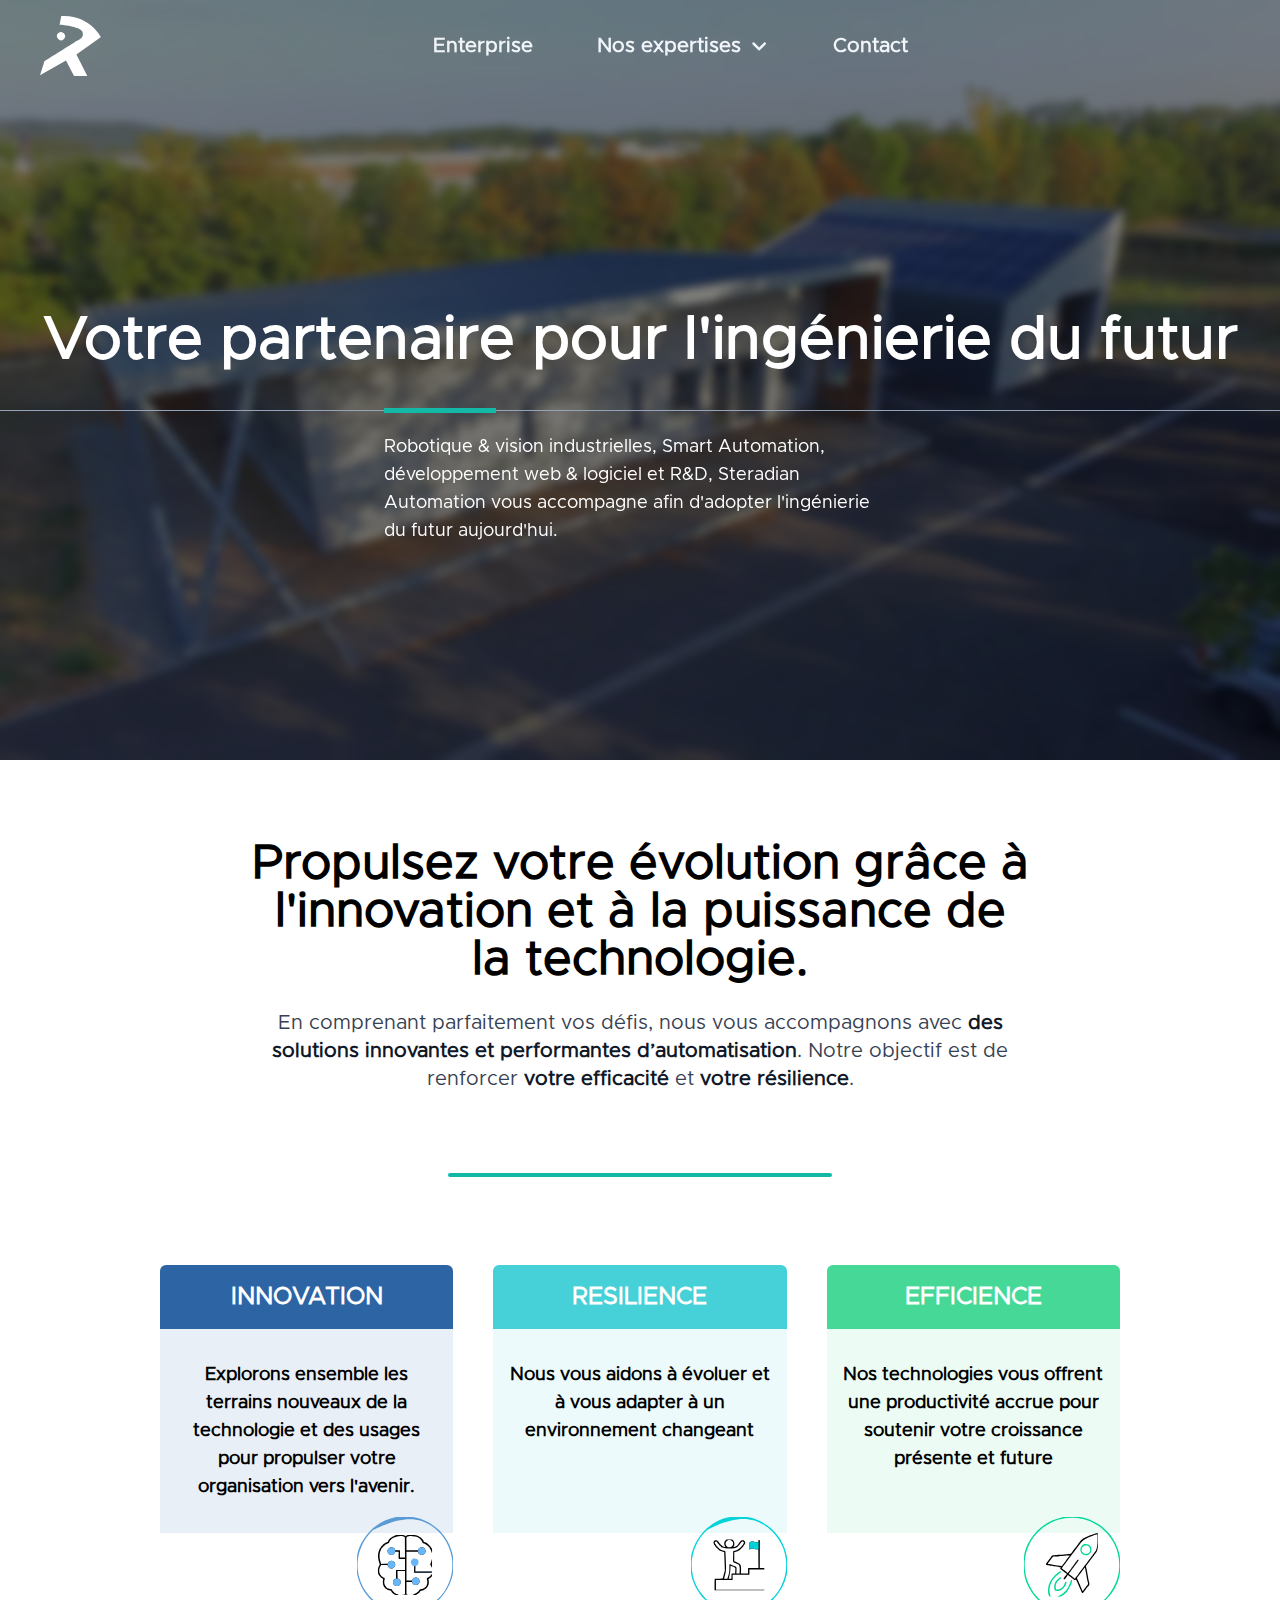
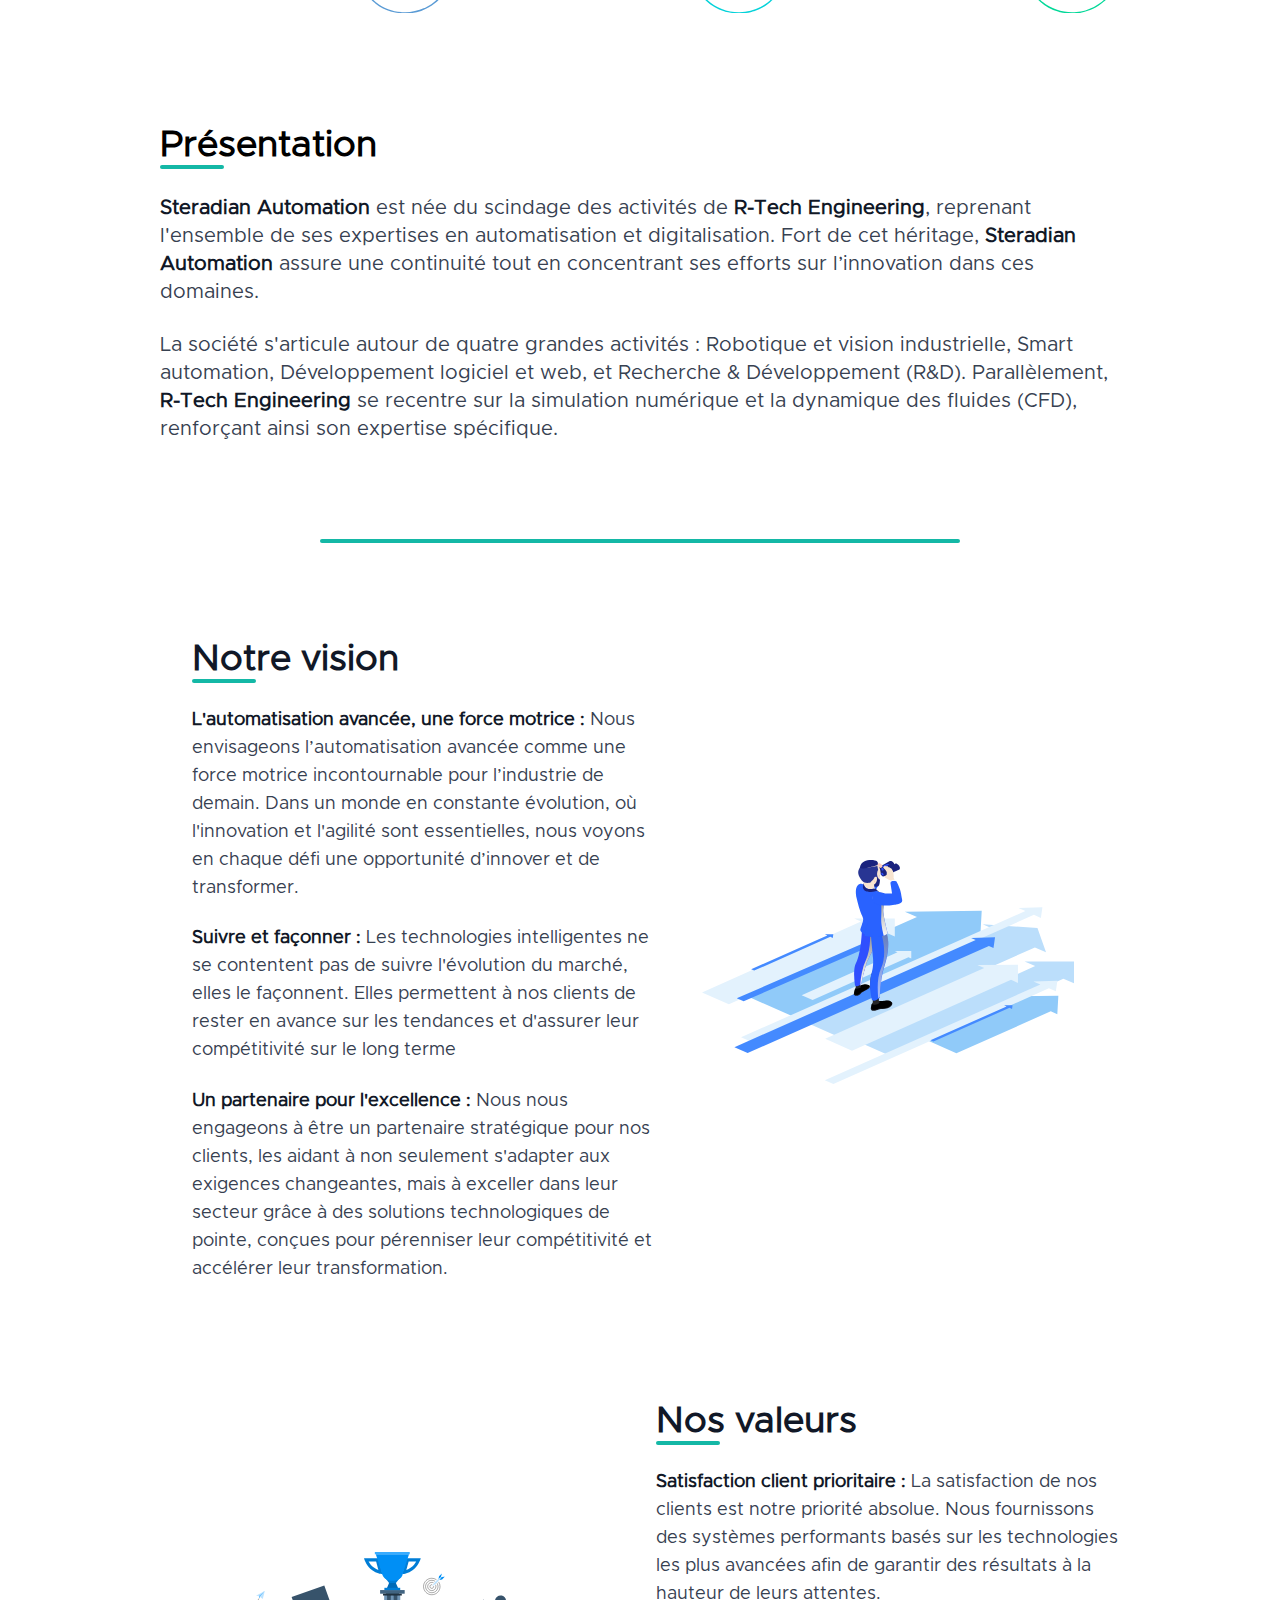
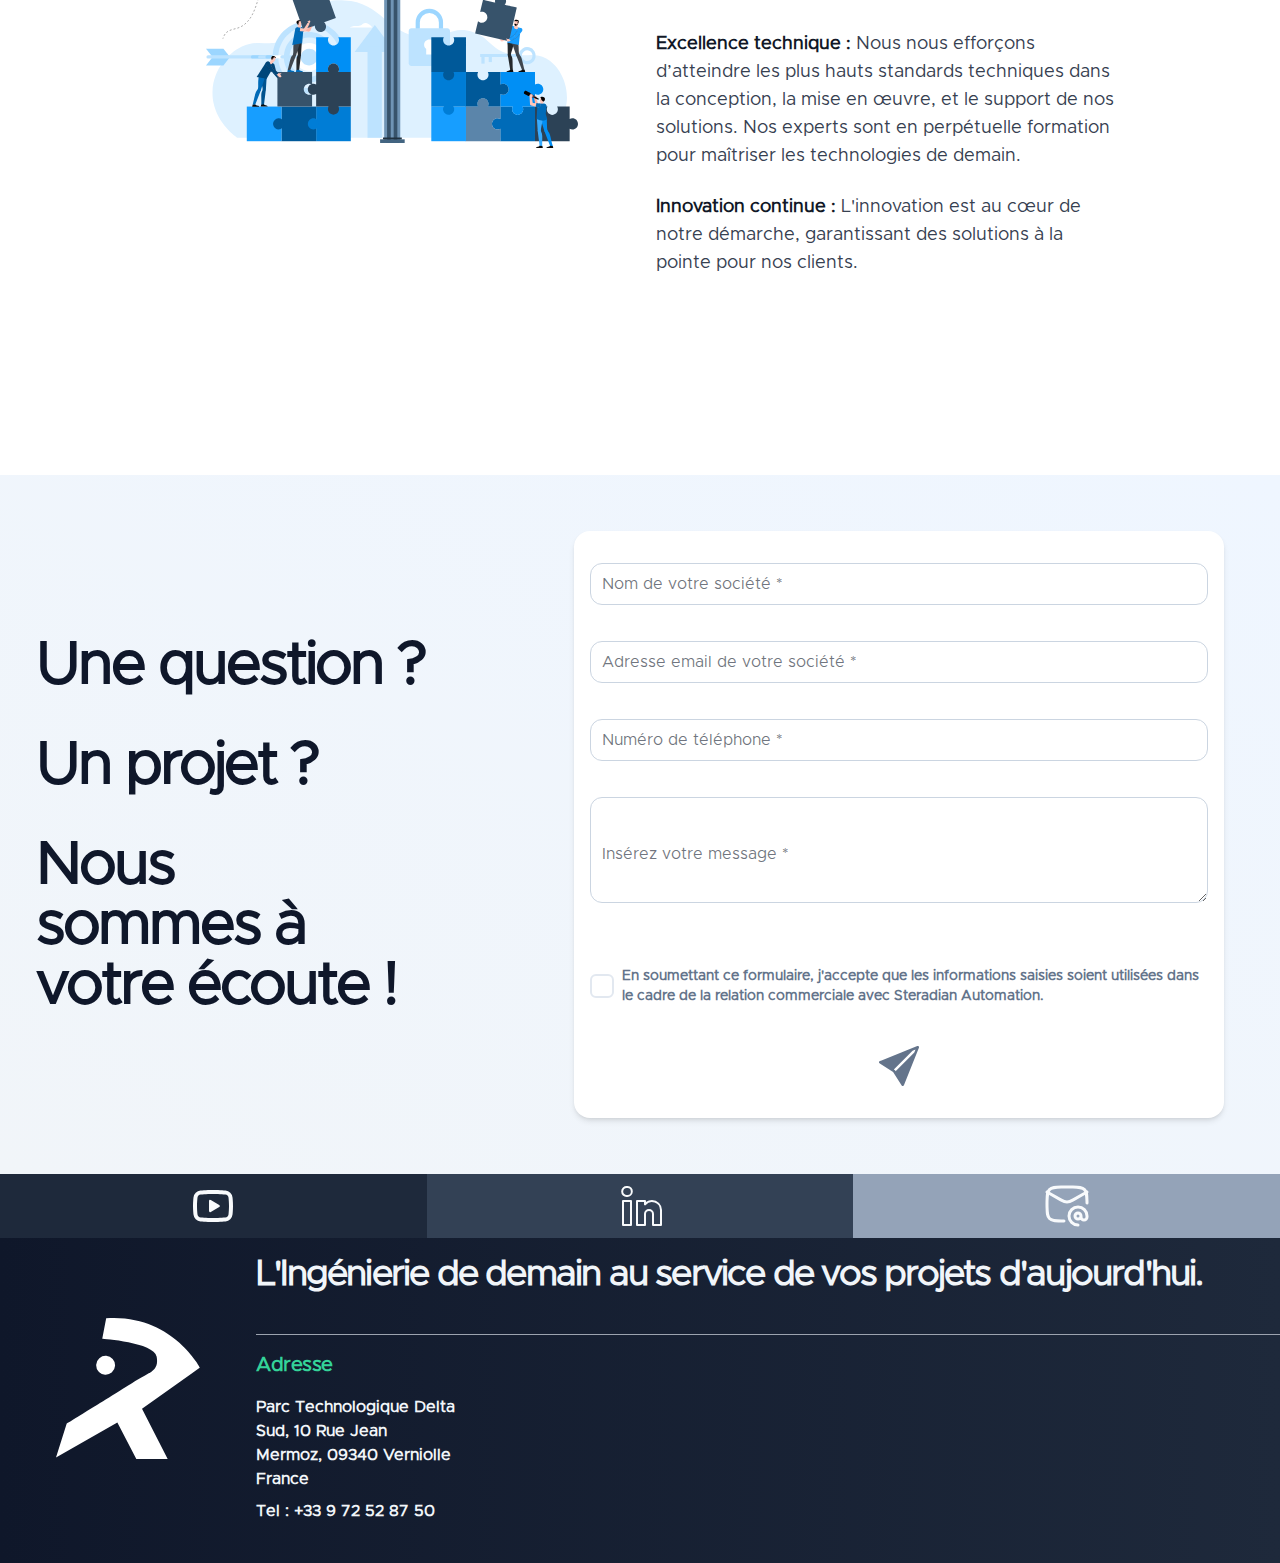
==== about/index.html @ 1cc73ad5 "Updated repository with new files" ====
<!DOCTYPE html><html  data-capo=""><head><meta charset="utf-8">
<meta name="viewport" content="width=device-width, initial-scale=1.0, maximum-scale=1.0, user-scalable=no">
<style id="nuxt-ui-colors">:root {
--color-primary-50: 240 253 244;
--color-primary-100: 220 252 231;
--color-primary-200: 187 247 208;
--color-primary-300: 134 239 172;
--color-primary-400: 74 222 128;
--color-primary-500: 34 197 94;
--color-primary-600: 22 163 74;
--color-primary-700: 21 128 61;
--color-primary-800: 22 101 52;
--color-primary-900: 20 83 45;
--color-primary-950: 5 46 22;
--color-primary-DEFAULT: var(--color-primary-500);

--color-gray-50: 249 250 251;
--color-gray-100: 243 244 246;
--color-gray-200: 229 231 235;
--color-gray-300: 209 213 219;
--color-gray-400: 156 163 175;
--color-gray-500: 107 114 128;
--color-gray-600: 75 85 99;
--color-gray-700: 55 65 81;
--color-gray-800: 31 41 55;
--color-gray-900: 17 24 39;
--color-gray-950: 3 7 18;
}

.dark {
  --color-primary-DEFAULT: var(--color-primary-400);
}
</style>
<title>Enterprise | Steradian Automation</title>
<style>:root{--vc-clr-primary:#000;--vc-clr-secondary:#090f207f;--vc-clr-white:#fff;--vc-icn-width:1.2em;--vc-nav-width:30px;--vc-nav-height:30px;--vc-nav-border-radius:0;--vc-nav-color:var(--vc-clr-primary);--vc-nav-color-hover:var(--vc-clr-secondary);--vc-nav-background:transparent;--vc-pgn-width:12px;--vc-pgn-height:4px;--vc-pgn-margin:4px;--vc-pgn-border-radius:0;--vc-pgn-background-color:var(--vc-clr-secondary);--vc-pgn-active-color:var(--vc-clr-primary)}.carousel{box-sizing:border-box;overscroll-behavior:none;position:relative;text-align:center;touch-action:pan-y}.carousel.is-dragging{touch-action:none}.carousel *{box-sizing:border-box}.carousel__track{display:flex;padding:0!important;position:relative}.carousel__viewport{overflow:hidden}.carousel__sr-only{height:1px;margin:-1px;overflow:hidden;padding:0;position:absolute;width:1px;clip:rect(0,0,0,0);border:0}.carousel__icon{height:var(--vc-icn-width);width:var(--vc-icn-width);fill:currentColor}.carousel__next,.carousel__prev{align-items:center;background:var(--vc-nav-background);border:0;border-radius:var(--vc-nav-border-radius);box-sizing:content-box;color:var(--vc-nav-color);cursor:pointer;display:flex;font-size:var(--vc-nav-height);height:var(--vc-nav-height);justify-content:center;margin:0 10px;padding:0;position:absolute;text-align:center;top:50%;transform:translateY(-50%);width:var(--vc-nav-width)}.carousel__next--disabled,.carousel__prev--disabled{cursor:not-allowed;opacity:.5}.carousel__prev{left:0}.carousel__next{right:0}.carousel--rtl .carousel__prev{left:auto;right:0}.carousel--rtl .carousel__next{left:0;right:auto}@media (hover:hover){.carousel__next:hover,.carousel__prev:hover{color:var(--vc-nav-color-hover)}}.carousel__pagination{display:flex;justify-content:center;line-height:0;list-style:none;margin:10px 0 0;padding:0}.carousel__pagination-button{background:transparent;border:0;cursor:pointer;display:block;margin:0;padding:var(--vc-pgn-margin)}.carousel__pagination-button:after{background-color:var(--vc-pgn-background-color);border-radius:var(--vc-pgn-border-radius);content:"";display:block;height:var(--vc-pgn-height);width:var(--vc-pgn-width)}.carousel__pagination-button--active:after{background-color:var(--vc-pgn-active-color)}@media (hover:hover){.carousel__pagination-button:hover:after{background-color:var(--vc-pgn-active-color)}}.carousel__slide{align-items:center;display:flex;flex-shrink:0;justify-content:center;margin:0;position:relative;scroll-snap-stop:auto;transform:translateZ(0)}</style>
<style>/*! tailwindcss v3.4.7 | MIT License | https://tailwindcss.com*/*,:after,:before{border-color:rgb(var(--color-gray-200)/1);border-style:solid;border-width:0;box-sizing:border-box}:after,:before{--tw-content:""}:host,html{line-height:1.5;-webkit-text-size-adjust:100%;font-family:ui-sans-serif,system-ui,sans-serif,Apple Color Emoji,Segoe UI Emoji,Segoe UI Symbol,Noto Color Emoji;font-feature-settings:normal;font-variation-settings:normal;-moz-tab-size:4;tab-size:4;-webkit-tap-highlight-color:transparent}body{line-height:inherit;margin:0}hr{border-top-width:1px;color:inherit;height:0}abbr:where([title]){-webkit-text-decoration:underline dotted;text-decoration:underline dotted}h1,h2,h3,h4,h5,h6{font-size:inherit;font-weight:inherit}a{color:inherit;text-decoration:inherit}b,strong{font-weight:bolder}code,kbd,pre,samp{font-family:ui-monospace,SFMono-Regular,Menlo,Monaco,Consolas,Liberation Mono,Courier New,monospace;font-feature-settings:normal;font-size:1em;font-variation-settings:normal}small{font-size:80%}sub,sup{font-size:75%;line-height:0;position:relative;vertical-align:initial}sub{bottom:-.25em}sup{top:-.5em}table{border-collapse:collapse;border-color:inherit;text-indent:0}button,input,optgroup,select,textarea{color:inherit;font-family:inherit;font-feature-settings:inherit;font-size:100%;font-variation-settings:inherit;font-weight:inherit;letter-spacing:inherit;line-height:inherit;margin:0;padding:0}button,select{text-transform:none}button,input:where([type=button]),input:where([type=reset]),input:where([type=submit]){-webkit-appearance:button;background-color:initial;background-image:none}:-moz-focusring{outline:auto}:-moz-ui-invalid{box-shadow:none}progress{vertical-align:initial}::-webkit-inner-spin-button,::-webkit-outer-spin-button{height:auto}[type=search]{-webkit-appearance:textfield;outline-offset:-2px}::-webkit-search-decoration{-webkit-appearance:none}::-webkit-file-upload-button{-webkit-appearance:button;font:inherit}summary{display:list-item}blockquote,dd,dl,figure,h1,h2,h3,h4,h5,h6,hr,p,pre{margin:0}fieldset{margin:0}fieldset,legend{padding:0}menu,ol,ul{list-style:none;margin:0;padding:0}dialog{padding:0}textarea{resize:vertical}input::placeholder,textarea::placeholder{color:rgb(var(--color-gray-400)/1);opacity:1}[role=button],button{cursor:pointer}:disabled{cursor:default}audio,canvas,embed,iframe,img,object,svg,video{display:block;vertical-align:middle}img,video{height:auto;max-width:100%}[hidden]{display:none}*,::backdrop,:after,:before{--tw-border-spacing-x:0;--tw-border-spacing-y:0;--tw-translate-x:0;--tw-translate-y:0;--tw-rotate:0;--tw-skew-x:0;--tw-skew-y:0;--tw-scale-x:1;--tw-scale-y:1;--tw-pan-x: ;--tw-pan-y: ;--tw-pinch-zoom: ;--tw-scroll-snap-strictness:proximity;--tw-gradient-from-position: ;--tw-gradient-via-position: ;--tw-gradient-to-position: ;--tw-ordinal: ;--tw-slashed-zero: ;--tw-numeric-figure: ;--tw-numeric-spacing: ;--tw-numeric-fraction: ;--tw-ring-inset: ;--tw-ring-offset-width:0px;--tw-ring-offset-color:#fff;--tw-ring-color:#3b82f680;--tw-ring-offset-shadow:0 0 #0000;--tw-ring-shadow:0 0 #0000;--tw-shadow:0 0 #0000;--tw-shadow-colored:0 0 #0000;--tw-blur: ;--tw-brightness: ;--tw-contrast: ;--tw-grayscale: ;--tw-hue-rotate: ;--tw-invert: ;--tw-saturate: ;--tw-sepia: ;--tw-drop-shadow: ;--tw-backdrop-blur: ;--tw-backdrop-brightness: ;--tw-backdrop-contrast: ;--tw-backdrop-grayscale: ;--tw-backdrop-hue-rotate: ;--tw-backdrop-invert: ;--tw-backdrop-opacity: ;--tw-backdrop-saturate: ;--tw-backdrop-sepia: ;--tw-contain-size: ;--tw-contain-layout: ;--tw-contain-paint: ;--tw-contain-style: }.container{width:100%}@media (min-width:640px){.container{max-width:640px}}@media (min-width:768px){.container{max-width:768px}}@media (min-width:1024px){.container{max-width:1024px}}@media (min-width:1280px){.container{max-width:1280px}}@media (min-width:1536px){.container{max-width:1536px}}.form-input,.form-multiselect,.form-select,.form-textarea{-webkit-appearance:none;-moz-appearance:none;appearance:none;background-color:#fff;border-color:rgb(var(--color-gray-500)/var(--tw-border-opacity,1));border-radius:0;border-width:1px;font-size:1rem;line-height:1.5rem;padding:.5rem .75rem;--tw-shadow:0 0 #0000}.form-input:focus,.form-multiselect:focus,.form-select:focus,.form-textarea:focus{outline:2px solid #0000;outline-offset:2px;--tw-ring-inset:var(--tw-empty, );--tw-ring-offset-width:0px;--tw-ring-offset-color:#fff;--tw-ring-color:#2563eb;--tw-ring-offset-shadow:var(--tw-ring-inset) 0 0 0 var(--tw-ring-offset-width) var(--tw-ring-offset-color);--tw-ring-shadow:var(--tw-ring-inset) 0 0 0 calc(1px + var(--tw-ring-offset-width)) var(--tw-ring-color);border-color:#2563eb;box-shadow:var(--tw-ring-offset-shadow),var(--tw-ring-shadow),var(--tw-shadow)}.form-input::placeholder,.form-textarea::placeholder{color:rgb(var(--color-gray-500)/var(--tw-text-opacity,1));opacity:1}.form-input::-webkit-datetime-edit-fields-wrapper{padding:0}.form-input::-webkit-date-and-time-value{min-height:1.5em;text-align:inherit}.form-input::-webkit-datetime-edit{display:inline-flex}.form-input::-webkit-datetime-edit,.form-input::-webkit-datetime-edit-day-field,.form-input::-webkit-datetime-edit-hour-field,.form-input::-webkit-datetime-edit-meridiem-field,.form-input::-webkit-datetime-edit-millisecond-field,.form-input::-webkit-datetime-edit-minute-field,.form-input::-webkit-datetime-edit-month-field,.form-input::-webkit-datetime-edit-second-field,.form-input::-webkit-datetime-edit-year-field{padding-bottom:0;padding-top:0}.form-select{background-image:url("data:image/svg+xml;charset=utf-8,%3Csvg xmlns='http://www.w3.org/2000/svg' fill='none' viewBox='0 0 20 20'%3E%3Cpath stroke='rgb(var(--color-gray-500) / var(--tw-stroke-opacity, 1))' stroke-linecap='round' stroke-linejoin='round' stroke-width='1.5' d='m6 8 4 4 4-4'/%3E%3C/svg%3E");background-position:right .5rem center;background-repeat:no-repeat;background-size:1.5em 1.5em;padding-right:2.5rem;-webkit-print-color-adjust:exact;print-color-adjust:exact}.form-select:where([size]:not([size="1"])){background-image:none;background-position:0 0;background-repeat:unset;background-size:initial;padding-right:.75rem;-webkit-print-color-adjust:unset;print-color-adjust:unset}.form-checkbox,.form-radio{-webkit-appearance:none;-moz-appearance:none;appearance:none;background-color:#fff;background-origin:border-box;border-color:rgb(var(--color-gray-500)/var(--tw-border-opacity,1));border-width:1px;color:#2563eb;display:inline-block;flex-shrink:0;height:1rem;padding:0;-webkit-print-color-adjust:exact;print-color-adjust:exact;-webkit-user-select:none;user-select:none;vertical-align:middle;width:1rem;--tw-shadow:0 0 #0000}.form-checkbox{border-radius:0}.form-radio{border-radius:100%}.form-checkbox:focus,.form-radio:focus{outline:2px solid #0000;outline-offset:2px;--tw-ring-inset:var(--tw-empty, );--tw-ring-offset-width:2px;--tw-ring-offset-color:#fff;--tw-ring-color:#2563eb;--tw-ring-offset-shadow:var(--tw-ring-inset) 0 0 0 var(--tw-ring-offset-width) var(--tw-ring-offset-color);--tw-ring-shadow:var(--tw-ring-inset) 0 0 0 calc(2px + var(--tw-ring-offset-width)) var(--tw-ring-color);box-shadow:var(--tw-ring-offset-shadow),var(--tw-ring-shadow),var(--tw-shadow)}.form-checkbox:checked,.form-radio:checked{background-color:currentColor;background-position:50%;background-repeat:no-repeat;background-size:100% 100%;border-color:#0000}.form-checkbox:checked{background-image:url("data:image/svg+xml;charset=utf-8,%3Csvg xmlns='http://www.w3.org/2000/svg' fill='%23fff' viewBox='0 0 16 16'%3E%3Cpath d='M12.207 4.793a1 1 0 0 1 0 1.414l-5 5a1 1 0 0 1-1.414 0l-2-2a1 1 0 0 1 1.414-1.414L6.5 9.086l4.293-4.293a1 1 0 0 1 1.414 0'/%3E%3C/svg%3E")}@media (forced-colors:active){.form-checkbox:checked{-webkit-appearance:auto;-moz-appearance:auto;appearance:auto}}.form-radio:checked{background-image:url("data:image/svg+xml;charset=utf-8,%3Csvg xmlns='http://www.w3.org/2000/svg' fill='%23fff' viewBox='0 0 16 16'%3E%3Ccircle cx='8' cy='8' r='3'/%3E%3C/svg%3E")}@media (forced-colors:active){.form-radio:checked{-webkit-appearance:auto;-moz-appearance:auto;appearance:auto}}.form-checkbox:checked:focus,.form-checkbox:checked:hover,.form-checkbox:indeterminate,.form-radio:checked:focus,.form-radio:checked:hover{background-color:currentColor;border-color:#0000}.form-checkbox:indeterminate{background-image:url("data:image/svg+xml;charset=utf-8,%3Csvg xmlns='http://www.w3.org/2000/svg' fill='none' viewBox='0 0 16 16'%3E%3Cpath stroke='%23fff' stroke-linecap='round' stroke-linejoin='round' stroke-width='2' d='M4 8h8'/%3E%3C/svg%3E");background-position:50%;background-repeat:no-repeat;background-size:100% 100%}@media (forced-colors:active){.form-checkbox:indeterminate{-webkit-appearance:auto;-moz-appearance:auto;appearance:auto}}.form-checkbox:indeterminate:focus,.form-checkbox:indeterminate:hover{background-color:currentColor;border-color:#0000}.prose{color:var(--tw-prose-body);max-width:65ch}.prose :where(p):not(:where([class~=not-prose],[class~=not-prose] *)){margin-bottom:1.25em;margin-top:1.25em}.prose :where([class~=lead]):not(:where([class~=not-prose],[class~=not-prose] *)){color:var(--tw-prose-lead);font-size:1.25em;line-height:1.6;margin-bottom:1.2em;margin-top:1.2em}.prose :where(a):not(:where([class~=not-prose],[class~=not-prose] *)){color:var(--tw-prose-links);font-weight:500;text-decoration:underline}.prose :where(strong):not(:where([class~=not-prose],[class~=not-prose] *)){color:var(--tw-prose-bold);font-weight:600}.prose :where(a strong):not(:where([class~=not-prose],[class~=not-prose] *)){color:inherit}.prose :where(blockquote strong):not(:where([class~=not-prose],[class~=not-prose] *)){color:inherit}.prose :where(thead th strong):not(:where([class~=not-prose],[class~=not-prose] *)){color:inherit}.prose :where(ol):not(:where([class~=not-prose],[class~=not-prose] *)){list-style-type:decimal;margin-bottom:1.25em;margin-top:1.25em;padding-inline-start:1.625em}.prose :where(ol[type=A]):not(:where([class~=not-prose],[class~=not-prose] *)){list-style-type:upper-alpha}.prose :where(ol[type=a]):not(:where([class~=not-prose],[class~=not-prose] *)){list-style-type:lower-alpha}.prose :where(ol[type=A s]):not(:where([class~=not-prose],[class~=not-prose] *)){list-style-type:upper-alpha}.prose :where(ol[type=a s]):not(:where([class~=not-prose],[class~=not-prose] *)){list-style-type:lower-alpha}.prose :where(ol[type=I]):not(:where([class~=not-prose],[class~=not-prose] *)){list-style-type:upper-roman}.prose :where(ol[type=i]):not(:where([class~=not-prose],[class~=not-prose] *)){list-style-type:lower-roman}.prose :where(ol[type=I s]):not(:where([class~=not-prose],[class~=not-prose] *)){list-style-type:upper-roman}.prose :where(ol[type=i s]):not(:where([class~=not-prose],[class~=not-prose] *)){list-style-type:lower-roman}.prose :where(ol[type="1"]):not(:where([class~=not-prose],[class~=not-prose] *)){list-style-type:decimal}.prose :where(ul):not(:where([class~=not-prose],[class~=not-prose] *)){list-style-type:disc;margin-bottom:1.25em;margin-top:1.25em;padding-inline-start:1.625em}.prose :where(ol>li):not(:where([class~=not-prose],[class~=not-prose] *))::marker{color:var(--tw-prose-counters);font-weight:400}.prose :where(ul>li):not(:where([class~=not-prose],[class~=not-prose] *))::marker{color:var(--tw-prose-bullets)}.prose :where(dt):not(:where([class~=not-prose],[class~=not-prose] *)){color:var(--tw-prose-headings);font-weight:600;margin-top:1.25em}.prose :where(hr):not(:where([class~=not-prose],[class~=not-prose] *)){border-color:var(--tw-prose-hr);border-top-width:1px;margin-bottom:3em;margin-top:3em}.prose :where(blockquote):not(:where([class~=not-prose],[class~=not-prose] *)){border-inline-start-color:var(--tw-prose-quote-borders);border-inline-start-width:.25rem;color:var(--tw-prose-quotes);font-style:italic;font-weight:500;margin-bottom:1.6em;margin-top:1.6em;padding-inline-start:1em;quotes:"“""”""‘""’"}.prose :where(blockquote p:first-of-type):not(:where([class~=not-prose],[class~=not-prose] *)):before{content:open-quote}.prose :where(blockquote p:last-of-type):not(:where([class~=not-prose],[class~=not-prose] *)):after{content:close-quote}.prose :where(h1):not(:where([class~=not-prose],[class~=not-prose] *)){color:var(--tw-prose-headings);font-size:2.25em;font-weight:800;line-height:1.1111111;margin-bottom:.8888889em;margin-top:0}.prose :where(h1 strong):not(:where([class~=not-prose],[class~=not-prose] *)){color:inherit;font-weight:900}.prose :where(h2):not(:where([class~=not-prose],[class~=not-prose] *)){color:var(--tw-prose-headings);font-size:1.5em;font-weight:700;line-height:1.3333333;margin-bottom:1em;margin-top:2em}.prose :where(h2 strong):not(:where([class~=not-prose],[class~=not-prose] *)){color:inherit;font-weight:800}.prose :where(h3):not(:where([class~=not-prose],[class~=not-prose] *)){color:var(--tw-prose-headings);font-size:1.25em;font-weight:600;line-height:1.6;margin-bottom:.6em;margin-top:1.6em}.prose :where(h3 strong):not(:where([class~=not-prose],[class~=not-prose] *)){color:inherit;font-weight:700}.prose :where(h4):not(:where([class~=not-prose],[class~=not-prose] *)){color:var(--tw-prose-headings);font-weight:600;line-height:1.5;margin-bottom:.5em;margin-top:1.5em}.prose :where(h4 strong):not(:where([class~=not-prose],[class~=not-prose] *)){color:inherit;font-weight:700}.prose :where(img):not(:where([class~=not-prose],[class~=not-prose] *)){margin-bottom:2em;margin-top:2em}.prose :where(picture):not(:where([class~=not-prose],[class~=not-prose] *)){display:block;margin-bottom:2em;margin-top:2em}.prose :where(video):not(:where([class~=not-prose],[class~=not-prose] *)){margin-bottom:2em;margin-top:2em}.prose :where(kbd):not(:where([class~=not-prose],[class~=not-prose] *)){border-radius:.3125rem;box-shadow:0 0 0 1px rgb(var(--tw-prose-kbd-shadows)/10%),0 3px rgb(var(--tw-prose-kbd-shadows)/10%);color:var(--tw-prose-kbd);font-family:inherit;font-size:.875em;font-weight:500;padding-inline-end:.375em;padding-bottom:.1875em;padding-top:.1875em;padding-inline-start:.375em}.prose :where(code):not(:where([class~=not-prose],[class~=not-prose] *)){color:var(--tw-prose-code);font-size:.875em;font-weight:600}.prose :where(code):not(:where([class~=not-prose],[class~=not-prose] *)):before{content:"`"}.prose :where(code):not(:where([class~=not-prose],[class~=not-prose] *)):after{content:"`"}.prose :where(a code):not(:where([class~=not-prose],[class~=not-prose] *)){color:inherit}.prose :where(h1 code):not(:where([class~=not-prose],[class~=not-prose] *)){color:inherit}.prose :where(h2 code):not(:where([class~=not-prose],[class~=not-prose] *)){color:inherit;font-size:.875em}.prose :where(h3 code):not(:where([class~=not-prose],[class~=not-prose] *)){color:inherit;font-size:.9em}.prose :where(h4 code):not(:where([class~=not-prose],[class~=not-prose] *)){color:inherit}.prose :where(blockquote code):not(:where([class~=not-prose],[class~=not-prose] *)){color:inherit}.prose :where(thead th code):not(:where([class~=not-prose],[class~=not-prose] *)){color:inherit}.prose :where(pre):not(:where([class~=not-prose],[class~=not-prose] *)){background-color:var(--tw-prose-pre-bg);border-radius:.375rem;color:var(--tw-prose-pre-code);font-size:.875em;font-weight:400;line-height:1.7142857;margin-bottom:1.7142857em;margin-top:1.7142857em;overflow-x:auto;padding-inline-end:1.1428571em;padding-bottom:.8571429em;padding-top:.8571429em;padding-inline-start:1.1428571em}.prose :where(pre code):not(:where([class~=not-prose],[class~=not-prose] *)){background-color:initial;border-radius:0;border-width:0;color:inherit;font-family:inherit;font-size:inherit;font-weight:inherit;line-height:inherit;padding:0}.prose :where(pre code):not(:where([class~=not-prose],[class~=not-prose] *)):before{content:none}.prose :where(pre code):not(:where([class~=not-prose],[class~=not-prose] *)):after{content:none}.prose :where(table):not(:where([class~=not-prose],[class~=not-prose] *)){font-size:.875em;line-height:1.7142857;margin-bottom:2em;margin-top:2em;table-layout:auto;width:100%}.prose :where(thead):not(:where([class~=not-prose],[class~=not-prose] *)){border-bottom-color:var(--tw-prose-th-borders);border-bottom-width:1px}.prose :where(thead th):not(:where([class~=not-prose],[class~=not-prose] *)){color:var(--tw-prose-headings);font-weight:600;padding-inline-end:.5714286em;padding-bottom:.5714286em;padding-inline-start:.5714286em;vertical-align:bottom}.prose :where(tbody tr):not(:where([class~=not-prose],[class~=not-prose] *)){border-bottom-color:var(--tw-prose-td-borders);border-bottom-width:1px}.prose :where(tbody tr:last-child):not(:where([class~=not-prose],[class~=not-prose] *)){border-bottom-width:0}.prose :where(tbody td):not(:where([class~=not-prose],[class~=not-prose] *)){vertical-align:initial}.prose :where(tfoot):not(:where([class~=not-prose],[class~=not-prose] *)){border-top-color:var(--tw-prose-th-borders);border-top-width:1px}.prose :where(tfoot td):not(:where([class~=not-prose],[class~=not-prose] *)){vertical-align:top}.prose :where(th,td):not(:where([class~=not-prose],[class~=not-prose] *)){text-align:start}.prose :where(figure>*):not(:where([class~=not-prose],[class~=not-prose] *)){margin-bottom:0;margin-top:0}.prose :where(figcaption):not(:where([class~=not-prose],[class~=not-prose] *)){color:var(--tw-prose-captions);font-size:.875em;line-height:1.4285714;margin-top:.8571429em}.prose{--tw-prose-body:#374151;--tw-prose-headings:#111827;--tw-prose-lead:#4b5563;--tw-prose-links:#111827;--tw-prose-bold:#111827;--tw-prose-counters:#6b7280;--tw-prose-bullets:#d1d5db;--tw-prose-hr:#e5e7eb;--tw-prose-quotes:#111827;--tw-prose-quote-borders:#e5e7eb;--tw-prose-captions:#6b7280;--tw-prose-kbd:#111827;--tw-prose-kbd-shadows:17 24 39;--tw-prose-code:#111827;--tw-prose-pre-code:#e5e7eb;--tw-prose-pre-bg:#1f2937;--tw-prose-th-borders:#d1d5db;--tw-prose-td-borders:#e5e7eb;--tw-prose-invert-body:#d1d5db;--tw-prose-invert-headings:#fff;--tw-prose-invert-lead:#9ca3af;--tw-prose-invert-links:#fff;--tw-prose-invert-bold:#fff;--tw-prose-invert-counters:#9ca3af;--tw-prose-invert-bullets:#4b5563;--tw-prose-invert-hr:#374151;--tw-prose-invert-quotes:#f3f4f6;--tw-prose-invert-quote-borders:#374151;--tw-prose-invert-captions:#9ca3af;--tw-prose-invert-kbd:#fff;--tw-prose-invert-kbd-shadows:255 255 255;--tw-prose-invert-code:#fff;--tw-prose-invert-pre-code:#d1d5db;--tw-prose-invert-pre-bg:#00000080;--tw-prose-invert-th-borders:#4b5563;--tw-prose-invert-td-borders:#374151;font-size:1rem;line-height:1.75}.prose :where(picture>img):not(:where([class~=not-prose],[class~=not-prose] *)){margin-bottom:0;margin-top:0}.prose :where(li):not(:where([class~=not-prose],[class~=not-prose] *)){margin-bottom:.5em;margin-top:.5em}.prose :where(ol>li):not(:where([class~=not-prose],[class~=not-prose] *)){padding-inline-start:.375em}.prose :where(ul>li):not(:where([class~=not-prose],[class~=not-prose] *)){padding-inline-start:.375em}.prose :where(.prose>ul>li p):not(:where([class~=not-prose],[class~=not-prose] *)){margin-bottom:.75em;margin-top:.75em}.prose :where(.prose>ul>li>p:first-child):not(:where([class~=not-prose],[class~=not-prose] *)){margin-top:1.25em}.prose :where(.prose>ul>li>p:last-child):not(:where([class~=not-prose],[class~=not-prose] *)){margin-bottom:1.25em}.prose :where(.prose>ol>li>p:first-child):not(:where([class~=not-prose],[class~=not-prose] *)){margin-top:1.25em}.prose :where(.prose>ol>li>p:last-child):not(:where([class~=not-prose],[class~=not-prose] *)){margin-bottom:1.25em}.prose :where(ul ul,ul ol,ol ul,ol ol):not(:where([class~=not-prose],[class~=not-prose] *)){margin-bottom:.75em;margin-top:.75em}.prose :where(dl):not(:where([class~=not-prose],[class~=not-prose] *)){margin-bottom:1.25em;margin-top:1.25em}.prose :where(dd):not(:where([class~=not-prose],[class~=not-prose] *)){margin-top:.5em;padding-inline-start:1.625em}.prose :where(hr+*):not(:where([class~=not-prose],[class~=not-prose] *)){margin-top:0}.prose :where(h2+*):not(:where([class~=not-prose],[class~=not-prose] *)){margin-top:0}.prose :where(h3+*):not(:where([class~=not-prose],[class~=not-prose] *)){margin-top:0}.prose :where(h4+*):not(:where([class~=not-prose],[class~=not-prose] *)){margin-top:0}.prose :where(thead th:first-child):not(:where([class~=not-prose],[class~=not-prose] *)){padding-inline-start:0}.prose :where(thead th:last-child):not(:where([class~=not-prose],[class~=not-prose] *)){padding-inline-end:0}.prose :where(tbody td,tfoot td):not(:where([class~=not-prose],[class~=not-prose] *)){padding-inline-end:.5714286em;padding-bottom:.5714286em;padding-top:.5714286em;padding-inline-start:.5714286em}.prose :where(tbody td:first-child,tfoot td:first-child):not(:where([class~=not-prose],[class~=not-prose] *)){padding-inline-start:0}.prose :where(tbody td:last-child,tfoot td:last-child):not(:where([class~=not-prose],[class~=not-prose] *)){padding-inline-end:0}.prose :where(figure):not(:where([class~=not-prose],[class~=not-prose] *)){margin-bottom:2em;margin-top:2em}.prose :where(.prose>:first-child):not(:where([class~=not-prose],[class~=not-prose] *)){margin-top:0}.prose :where(.prose>:last-child):not(:where([class~=not-prose],[class~=not-prose] *)){margin-bottom:0}.sr-only{height:1px;margin:-1px;overflow:hidden;padding:0;position:absolute;width:1px;clip:rect(0,0,0,0);border-width:0;white-space:nowrap}.pointer-events-none{pointer-events:none}.pointer-events-auto{pointer-events:auto}.visible{visibility:visible}.invisible{visibility:hidden}.static{position:static}.\!fixed{position:fixed!important}.fixed{position:fixed}.\!absolute{position:absolute!important}.absolute{position:absolute}.relative{position:relative}.\!sticky{position:sticky!important}.sticky{position:sticky}.inset-0{top:0;right:0;bottom:0;left:0}.inset-x-0{left:0;right:0}.inset-y-0{bottom:0;top:0}.\!left-0{left:0!important}.\!top-0{top:0!important}.-bottom-1{bottom:-.25rem}.-bottom-\[0\.5px\]{bottom:-.5px}.-left-1{left:-.25rem}.-right-1{right:-.25rem}.-right-10{right:-2.5rem}.-top-0\.5{top:-.125rem}.-top-1{top:-.25rem}.bottom-0{bottom:0}.bottom-4{bottom:1rem}.bottom-6{bottom:1.5rem}.bottom-80{bottom:20rem}.bottom-\[-0\.75rem\]{bottom:-.75rem}.bottom-\[20px\]{bottom:20px}.end-0{inset-inline-end:0}.end-4{inset-inline-end:1rem}.left-0{left:0}.left-1\/2{left:50%}.left-10{left:2.5rem}.left-2\/4{left:50%}.left-4{left:1rem}.left-8{left:2rem}.left-\[167px\]{left:167px}.left-\[4px\]{left:4px}.left-\[50\%\]{left:50%}.left-\[8px\]{left:8px}.right-0{right:0}.right-12{right:3rem}.right-3{right:.75rem}.right-4{right:1rem}.right-\[\.75rem\]{right:.75rem}.right-\[0\.5rem\]{right:.5rem}.right-\[20px\]{right:20px}.right-\[50\%\]{right:50%}.right-px{right:1px}.start-0{inset-inline-start:0}.start-4{inset-inline-start:1rem}.top-0{top:0}.top-1\/2{top:50%}.top-20{top:5rem}.top-24{top:6rem}.top-\[4px\]{top:4px}.top-\[50\%\]{top:50%}.top-\[8px\]{top:8px}.top-full{top:100%}.top-px{top:1px}.z-0{z-index:0}.z-10{z-index:10}.z-20{z-index:20}.z-30{z-index:30}.z-40{z-index:40}.z-50{z-index:50}.z-\[1\]{z-index:1}.z-\[55\]{z-index:55}.order-1{order:1}.order-2{order:2}.order-3{order:3}.col-span-1{grid-column:span 1/span 1}.col-span-4{grid-column:span 4/span 4}.col-start-1{grid-column-start:1}.row-start-1{grid-row-start:1}.float-left{float:left}.\!m-0{margin:0!important}.-m-1\.5{margin:-.375rem}.-m-5{margin:-1.25rem}.m-0{margin:0}.m-10{margin:2.5rem}.m-2{margin:.5rem}.m-3{margin:.75rem}.m-4{margin:1rem}.m-5{margin:1.25rem}.m-\[0\.143rem\]{margin:.143rem}.m-auto{margin:auto}.-mx-1{margin-left:-.25rem;margin-right:-.25rem}.-my-1\.5{margin-bottom:-.375rem;margin-top:-.375rem}.mx-0{margin-left:0;margin-right:0}.mx-1{margin-left:.25rem;margin-right:.25rem}.mx-14{margin-left:3.5rem;margin-right:3.5rem}.mx-2{margin-left:.5rem;margin-right:.5rem}.mx-3{margin-left:.75rem;margin-right:.75rem}.mx-4{margin-left:1rem;margin-right:1rem}.mx-auto{margin-left:auto;margin-right:auto}.my-0{margin-bottom:0;margin-top:0}.my-1{margin-bottom:.25rem;margin-top:.25rem}.my-1\.5{margin-bottom:.375rem;margin-top:.375rem}.my-10{margin-bottom:2.5rem;margin-top:2.5rem}.my-14{margin-bottom:3.5rem;margin-top:3.5rem}.my-16{margin-bottom:4rem;margin-top:4rem}.my-2{margin-bottom:.5rem;margin-top:.5rem}.my-20{margin-bottom:5rem;margin-top:5rem}.my-24{margin-bottom:6rem;margin-top:6rem}.my-4{margin-bottom:1rem;margin-top:1rem}.my-5{margin-bottom:1.25rem;margin-top:1.25rem}.-mb-\[2px\]{margin-bottom:-2px}.-mb-px{margin-bottom:-1px}.-me-1\.5{margin-inline-end:-.375rem}.-ml-1{margin-left:-.25rem}.-ml-3{margin-left:-.75rem}.-ml-4{margin-left:-1rem}.-ml-\[2px\]{margin-left:-2px}.-ml-\[5px\]{margin-left:-5px}.-ml-px{margin-left:-1px}.-mr-2{margin-right:-.5rem}.-ms-1\.5{margin-inline-start:-.375rem}.-mt-1{margin-top:-.25rem}.-mt-2{margin-top:-.5rem}.-mt-3{margin-top:-.75rem}.-mt-4{margin-top:-1rem}.-mt-\[5px\]{margin-top:-5px}.mb-0{margin-bottom:0}.mb-1{margin-bottom:.25rem}.mb-1\.5{margin-bottom:.375rem}.mb-10{margin-bottom:2.5rem}.mb-2{margin-bottom:.5rem}.mb-4{margin-bottom:1rem}.mb-6{margin-bottom:1.5rem}.mb-\[-0\.5715rem\]{margin-bottom:-.5715rem}.me-1\.5{margin-inline-end:.375rem}.ml-0{margin-left:0}.ml-2{margin-left:.5rem}.ml-\[-0\.4715rem\]{margin-left:-.4715rem}.ml-\[-0\.5715rem\]{margin-left:-.5715rem}.ml-\[-1px\]{margin-left:-1px}.ml-auto{margin-left:auto}.mr-0{margin-right:0}.mr-1{margin-right:.25rem}.mr-2{margin-right:.5rem}.mr-4{margin-right:1rem}.mr-auto{margin-right:auto}.ms-3{margin-inline-start:.75rem}.ms-auto{margin-inline-start:auto}.mt-0{margin-top:0}.mt-1{margin-top:.25rem}.mt-2{margin-top:.5rem}.mt-3{margin-top:.75rem}.mt-4{margin-top:1rem}.mt-6{margin-top:1.5rem}.mt-8{margin-top:2rem}.mt-\[-0\.5715rem\]{margin-top:-.5715rem}.mt-\[-0\.5rem\]{margin-top:-.5rem}.box-border{box-sizing:border-box}.line-clamp-1{display:-webkit-box;overflow:hidden;-webkit-box-orient:vertical;-webkit-line-clamp:1}.block{display:block}.inline-block{display:inline-block}.inline{display:inline}.flex{display:flex}.inline-flex{display:inline-flex}.table{display:table}.grid{display:grid}.inline-grid{display:inline-grid}.hidden{display:none}.size-6{height:1.5rem;width:1.5rem}.size-7{height:1.75rem;width:1.75rem}.size-9{height:2.25rem;width:2.25rem}.\!h-screen{height:100vh!important}.h-0{height:0}.h-0\.5{height:.125rem}.h-1{height:.25rem}.h-1\.5{height:.375rem}.h-1\/3{height:33.333333%}.h-10{height:2.5rem}.h-12{height:3rem}.h-14{height:3.5rem}.h-16{height:4rem}.h-2{height:.5rem}.h-2\.5{height:.625rem}.h-2\/5{height:40%}.h-20{height:5rem}.h-28{height:7rem}.h-3{height:.75rem}.h-3\.5{height:.875rem}.h-36{height:9rem}.h-4{height:1rem}.h-4\/5{height:80%}.h-40{height:10rem}.h-5{height:1.25rem}.h-56{height:14rem}.h-6{height:1.5rem}.h-7{height:1.75rem}.h-72{height:18rem}.h-8{height:2rem}.h-9{height:2.25rem}.h-\[0\.857rem\]{height:.857rem}.h-\[1\.143rem\]{height:1.143rem}.h-\[1\.25rem\]{height:1.25rem}.h-\[1\.571rem\]{height:1.571rem}.h-\[1\.5rem\]{height:1.5rem}.h-\[10px\]{height:10px}.h-\[150px\]{height:150px}.h-\[166px\]{height:166px}.h-\[1px\]{height:1px}.h-\[2\.25rem\]{height:2.25rem}.h-\[20px\]{height:20px}.h-\[220px\]{height:220px}.h-\[2px\]{height:2px}.h-\[2rem\]{height:2rem}.h-\[360px\]{height:360px}.h-\[380px\]{height:380px}.h-\[3rem\]{height:3rem}.h-\[4px\]{height:4px}.h-\[5px\]{height:5px}.h-\[650px\]{height:650px}.h-\[700px\]{height:700px}.h-\[760px\]{height:760px}.h-\[9px\]{height:9px}.h-\[calc\(100\%\+18px\)\]{height:calc(100% + 18px)}.h-\[calc\(100\%-2px\)\]{height:calc(100% - 2px)}.h-auto{height:auto}.h-fit{height:fit-content}.h-full{height:100%}.h-px{height:1px}.h-screen{height:100vh}.\!max-h-full{max-height:100%!important}.max-h-0{max-height:0}.max-h-24{max-height:6rem}.max-h-40{max-height:10rem}.max-h-60{max-height:15rem}.max-h-96{max-height:24rem}.max-h-\[1000px\]{max-height:1000px}.max-h-\[200px\]{max-height:200px}.max-h-\[90vh\]{max-height:90vh}.min-h-0{min-height:0}.min-h-\[2\.877rem\]{min-height:2.877rem}.min-h-\[500px\]{min-height:500px}.min-h-\[70px\]{min-height:70px}.min-h-\[80px\]{min-height:80px}.min-h-full{min-height:100%}.\!w-16{width:4rem!important}.\!w-screen{width:100vw!important}.w-0{width:0}.w-0\.5{width:.125rem}.w-1{width:.25rem}.w-1\/3{width:33.333333%}.w-10{width:2.5rem}.w-11{width:2.75rem}.w-12{width:3rem}.w-14{width:3.5rem}.w-16{width:4rem}.w-2{width:.5rem}.w-2\.5{width:.625rem}.w-2\/3{width:66.666667%}.w-2\/5{width:40%}.w-20{width:5rem}.w-24{width:6rem}.w-28{width:7rem}.w-3{width:.75rem}.w-3\/12{width:25%}.w-32{width:8rem}.w-36{width:9rem}.w-4{width:1rem}.w-4\/5{width:80%}.w-48{width:12rem}.w-5{width:1.25rem}.w-56{width:14rem}.w-6{width:1.5rem}.w-60{width:15rem}.w-7{width:1.75rem}.w-8{width:2rem}.w-80{width:20rem}.w-9{width:2.25rem}.w-96{width:24rem}.w-\[0\.857rem\]{width:.857rem}.w-\[1\%\]{width:1%}.w-\[1\.143rem\]{width:1.143rem}.w-\[1\.571rem\]{width:1.571rem}.w-\[10px\]{width:10px}.w-\[150px\]{width:150px}.w-\[17px\]{width:17px}.w-\[193px\]{width:193px}.w-\[20vh\]{width:20vh}.w-\[21px\]{width:21px}.w-\[2px\]{width:2px}.w-\[2rem\]{width:2rem}.w-\[3\.25rem\]{width:3.25rem}.w-\[3\.75rem\]{width:3.75rem}.w-\[360px\]{width:360px}.w-\[380px\]{width:380px}.w-\[3rem\]{width:3rem}.w-\[9px\]{width:9px}.w-\[calc\(100\%\+0\.5rem\)\]{width:calc(100% + .5rem)}.w-\[calc\(100\%\+18px\)\]{width:calc(100% + 18px)}.w-auto{width:auto}.w-fit{width:fit-content}.w-full{width:100%}.w-px{width:1px}.w-screen{width:100vw}.min-w-0{min-width:0}.min-w-9{min-width:2.25rem}.min-w-\[0\.375rem\]{min-width:.375rem}.min-w-\[0\.5rem\]{min-width:.5rem}.min-w-\[0\.625rem\]{min-width:.625rem}.min-w-\[0\.75rem\]{min-width:.75rem}.min-w-\[0\.875rem\]{min-width:.875rem}.min-w-\[1\.25rem\]{min-width:1.25rem}.min-w-\[1\.5rem\]{min-width:1.5rem}.min-w-\[12\.5rem\]{min-width:12.5rem}.min-w-\[12rem\]{min-width:12rem}.min-w-\[16px\]{min-width:16px}.min-w-\[1rem\]{min-width:1rem}.min-w-\[2\.25rem\]{min-width:2.25rem}.min-w-\[20px\]{min-width:20px}.min-w-\[24px\]{min-width:24px}.min-w-\[3rem\]{min-width:3rem}.min-w-\[4px\]{min-width:4px}.min-w-\[5px\]{min-width:5px}.min-w-\[80vw\]{min-width:80vw}.min-w-fit{min-width:fit-content}.min-w-full{min-width:100%}.max-w-24{max-width:6rem}.max-w-7xl{max-width:80rem}.max-w-\[1000px\]{max-width:1000px}.max-w-full{max-width:100%}.max-w-md{max-width:28rem}.max-w-screen-2xl{max-width:1536px}.max-w-xs{max-width:20rem}.flex-1{flex:1 1 0%}.flex-\[initial\]{flex:initial}.flex-auto{flex:1 1 auto}.flex-initial{flex:0 1 auto}.flex-none{flex:none}.flex-shrink{flex-shrink:1}.flex-shrink-0{flex-shrink:0}.shrink{flex-shrink:1}.shrink-0{flex-shrink:0}.grow{flex-grow:1}.grow-0{flex-grow:0}.basis-2\/4{flex-basis:50%}.table-fixed{table-layout:fixed}.border-collapse{border-collapse:collapse}.border-separate{border-collapse:initial}.border-spacing-0{--tw-border-spacing-x:0px;--tw-border-spacing-y:0px;border-spacing:var(--tw-border-spacing-x) var(--tw-border-spacing-y)}.origin-bottom{transform-origin:bottom}.origin-center{transform-origin:center}.origin-left{transform-origin:left}.origin-right{transform-origin:right}.origin-top{transform-origin:top}.origin-top-right{transform-origin:top right}.-translate-x-1\/2,.-translate-x-2\/4{--tw-translate-x:-50%}.-translate-x-1\/2,.-translate-x-2\/4,.-translate-x-full{transform:translate(var(--tw-translate-x),var(--tw-translate-y)) rotate(var(--tw-rotate)) skew(var(--tw-skew-x)) skewY(var(--tw-skew-y)) scaleX(var(--tw-scale-x)) scaleY(var(--tw-scale-y))}.-translate-x-full{--tw-translate-x:-100%}.-translate-y-1\/2{--tw-translate-y:-50%}.-translate-y-1\/2,.-translate-y-full{transform:translate(var(--tw-translate-x),var(--tw-translate-y)) rotate(var(--tw-rotate)) skew(var(--tw-skew-x)) skewY(var(--tw-skew-y)) scaleX(var(--tw-scale-x)) scaleY(var(--tw-scale-y))}.-translate-y-full{--tw-translate-y:-100%}.translate-x-0{--tw-translate-x:0px}.translate-x-0,.translate-x-1\/2{transform:translate(var(--tw-translate-x),var(--tw-translate-y)) rotate(var(--tw-rotate)) skew(var(--tw-skew-x)) skewY(var(--tw-skew-y)) scaleX(var(--tw-scale-x)) scaleY(var(--tw-scale-y))}.translate-x-1\/2{--tw-translate-x:50%}.translate-x-2{--tw-translate-x:.5rem}.translate-x-2,.translate-x-2\.5{transform:translate(var(--tw-translate-x),var(--tw-translate-y)) rotate(var(--tw-rotate)) skew(var(--tw-skew-x)) skewY(var(--tw-skew-y)) scaleX(var(--tw-scale-x)) scaleY(var(--tw-scale-y))}.translate-x-2\.5{--tw-translate-x:.625rem}.translate-x-3{--tw-translate-x:.75rem}.translate-x-3,.translate-x-4{transform:translate(var(--tw-translate-x),var(--tw-translate-y)) rotate(var(--tw-rotate)) skew(var(--tw-skew-x)) skewY(var(--tw-skew-y)) scaleX(var(--tw-scale-x)) scaleY(var(--tw-scale-y))}.translate-x-4{--tw-translate-x:1rem}.translate-x-5{--tw-translate-x:1.25rem}.translate-x-5,.translate-x-6{transform:translate(var(--tw-translate-x),var(--tw-translate-y)) rotate(var(--tw-rotate)) skew(var(--tw-skew-x)) skewY(var(--tw-skew-y)) scaleX(var(--tw-scale-x)) scaleY(var(--tw-scale-y))}.translate-x-6{--tw-translate-x:1.5rem}.translate-x-7{--tw-translate-x:1.75rem}.translate-x-7,.translate-x-full{transform:translate(var(--tw-translate-x),var(--tw-translate-y)) rotate(var(--tw-rotate)) skew(var(--tw-skew-x)) skewY(var(--tw-skew-y)) scaleX(var(--tw-scale-x)) scaleY(var(--tw-scale-y))}.translate-x-full{--tw-translate-x:100%}.translate-y-0{--tw-translate-y:0px}.translate-y-0,.translate-y-1{transform:translate(var(--tw-translate-x),var(--tw-translate-y)) rotate(var(--tw-rotate)) skew(var(--tw-skew-x)) skewY(var(--tw-skew-y)) scaleX(var(--tw-scale-x)) scaleY(var(--tw-scale-y))}.translate-y-1{--tw-translate-y:.25rem}.translate-y-1\/2{--tw-translate-y:50%}.translate-y-1\/2,.translate-y-2{transform:translate(var(--tw-translate-x),var(--tw-translate-y)) rotate(var(--tw-rotate)) skew(var(--tw-skew-x)) skewY(var(--tw-skew-y)) scaleX(var(--tw-scale-x)) scaleY(var(--tw-scale-y))}.translate-y-2{--tw-translate-y:.5rem}.translate-y-2\/4{--tw-translate-y:50%}.translate-y-20,.translate-y-2\/4{transform:translate(var(--tw-translate-x),var(--tw-translate-y)) rotate(var(--tw-rotate)) skew(var(--tw-skew-x)) skewY(var(--tw-skew-y)) scaleX(var(--tw-scale-x)) scaleY(var(--tw-scale-y))}.translate-y-20{--tw-translate-y:5rem}.translate-y-4{--tw-translate-y:1rem}.translate-y-4,.translate-y-5{transform:translate(var(--tw-translate-x),var(--tw-translate-y)) rotate(var(--tw-rotate)) skew(var(--tw-skew-x)) skewY(var(--tw-skew-y)) scaleX(var(--tw-scale-x)) scaleY(var(--tw-scale-y))}.translate-y-5{--tw-translate-y:1.25rem}.translate-y-8{--tw-translate-y:2rem}.translate-y-8,.translate-y-full{transform:translate(var(--tw-translate-x),var(--tw-translate-y)) rotate(var(--tw-rotate)) skew(var(--tw-skew-x)) skewY(var(--tw-skew-y)) scaleX(var(--tw-scale-x)) scaleY(var(--tw-scale-y))}.translate-y-full{--tw-translate-y:100%}.-rotate-180{--tw-rotate:-180deg}.-rotate-180,.rotate-0{transform:translate(var(--tw-translate-x),var(--tw-translate-y)) rotate(var(--tw-rotate)) skew(var(--tw-skew-x)) skewY(var(--tw-skew-y)) scaleX(var(--tw-scale-x)) scaleY(var(--tw-scale-y))}.rotate-0{--tw-rotate:0deg}.rotate-180{--tw-rotate:180deg}.rotate-180,.rotate-45{transform:translate(var(--tw-translate-x),var(--tw-translate-y)) rotate(var(--tw-rotate)) skew(var(--tw-skew-x)) skewY(var(--tw-skew-y)) scaleX(var(--tw-scale-x)) scaleY(var(--tw-scale-y))}.rotate-45{--tw-rotate:45deg}.scale-0{--tw-scale-x:0;--tw-scale-y:0}.scale-0,.scale-100{transform:translate(var(--tw-translate-x),var(--tw-translate-y)) rotate(var(--tw-rotate)) skew(var(--tw-skew-x)) skewY(var(--tw-skew-y)) scaleX(var(--tw-scale-x)) scaleY(var(--tw-scale-y))}.scale-100{--tw-scale-x:1;--tw-scale-y:1}.scale-75{--tw-scale-x:.75;--tw-scale-y:.75}.scale-75,.scale-95{transform:translate(var(--tw-translate-x),var(--tw-translate-y)) rotate(var(--tw-rotate)) skew(var(--tw-skew-x)) skewY(var(--tw-skew-y)) scaleX(var(--tw-scale-x)) scaleY(var(--tw-scale-y))}.scale-95{--tw-scale-x:.95;--tw-scale-y:.95}.scale-\[1\.1\]{--tw-scale-x:1.1;--tw-scale-y:1.1}.scale-\[1\.1\],.scale-x-0{transform:translate(var(--tw-translate-x),var(--tw-translate-y)) rotate(var(--tw-rotate)) skew(var(--tw-skew-x)) skewY(var(--tw-skew-y)) scaleX(var(--tw-scale-x)) scaleY(var(--tw-scale-y))}.scale-x-0{--tw-scale-x:0}.scale-x-100{--tw-scale-x:1}.scale-x-100,.scale-y-\[0\.8\]{transform:translate(var(--tw-translate-x),var(--tw-translate-y)) rotate(var(--tw-rotate)) skew(var(--tw-skew-x)) skewY(var(--tw-skew-y)) scaleX(var(--tw-scale-x)) scaleY(var(--tw-scale-y))}.scale-y-\[0\.8\]{--tw-scale-y:.8}.transform{transform:translate(var(--tw-translate-x),var(--tw-translate-y)) rotate(var(--tw-rotate)) skew(var(--tw-skew-x)) skewY(var(--tw-skew-y)) scaleX(var(--tw-scale-x)) scaleY(var(--tw-scale-y))}.\!transform-none{transform:none!important}.transform-none{transform:none}@keyframes pulse{50%{opacity:.5}}.animate-pulse{animation:pulse 2s cubic-bezier(.4,0,.6,1) infinite}@keyframes spin{to{transform:rotate(1turn)}}.animate-spin{animation:spin 1s linear infinite}.\!cursor-default{cursor:default!important}.cursor-auto{cursor:auto}.cursor-col-resize{cursor:col-resize}.cursor-default{cursor:default}.cursor-grab{cursor:grab}.cursor-not-allowed{cursor:not-allowed}.cursor-pointer{cursor:pointer}.cursor-row-resize{cursor:row-resize}.cursor-text{cursor:text}.select-none{-webkit-user-select:none;user-select:none}.resize-none{resize:none}.resize{resize:both}.snap-x{scroll-snap-type:x var(--tw-scroll-snap-strictness)}.snap-mandatory{--tw-scroll-snap-strictness:mandatory}.snap-center{scroll-snap-align:center}.scroll-py-1{scroll-padding-bottom:.25rem;scroll-padding-top:.25rem}.scroll-py-2{scroll-padding-bottom:.5rem;scroll-padding-top:.5rem}.list-inside{list-style-position:inside}.list-disc{list-style-type:disc}.list-none{list-style-type:none}.appearance-none{-webkit-appearance:none;-moz-appearance:none;appearance:none}.grid-cols-1{grid-template-columns:repeat(1,minmax(0,1fr))}.grid-cols-2{grid-template-columns:repeat(2,minmax(0,1fr))}.grid-cols-3{grid-template-columns:repeat(3,minmax(0,1fr))}.flex-row{flex-direction:row}.flex-row-reverse{flex-direction:row-reverse}.flex-col{flex-direction:column}.flex-col-reverse{flex-direction:column-reverse}.flex-wrap{flex-wrap:wrap}.flex-nowrap{flex-wrap:nowrap}.content-center{align-content:center}.items-start{align-items:flex-start}.items-end{align-items:flex-end}.items-center{align-items:center}.items-stretch{align-items:stretch}.justify-start{justify-content:flex-start}.justify-end{justify-content:flex-end}.justify-center{justify-content:center}.justify-between{justify-content:space-between}.gap-0\.5{gap:.125rem}.gap-1{gap:.25rem}.gap-1\.5{gap:.375rem}.gap-10{gap:2.5rem}.gap-2{gap:.5rem}.gap-3{gap:.75rem}.gap-4{gap:1rem}.gap-8{gap:2rem}.gap-\[2px\]{gap:2px}.gap-\[90px\]{gap:90px}.gap-x-1{column-gap:.25rem}.gap-x-1\.5{column-gap:.375rem}.gap-x-2{column-gap:.5rem}.gap-x-2\.5{column-gap:.625rem}.-space-x-px>:not([hidden])~:not([hidden]){--tw-space-x-reverse:0;margin-left:calc(-1px*(1 - var(--tw-space-x-reverse)));margin-right:calc(-1px*var(--tw-space-x-reverse))}.-space-y-px>:not([hidden])~:not([hidden]){--tw-space-y-reverse:0;margin-bottom:calc(-1px*var(--tw-space-y-reverse));margin-top:calc(-1px*(1 - var(--tw-space-y-reverse)))}.space-y-2>:not([hidden])~:not([hidden]){--tw-space-y-reverse:0;margin-bottom:calc(.5rem*var(--tw-space-y-reverse));margin-top:calc(.5rem*(1 - var(--tw-space-y-reverse)))}.space-y-3>:not([hidden])~:not([hidden]){--tw-space-y-reverse:0;margin-bottom:calc(.75rem*var(--tw-space-y-reverse));margin-top:calc(.75rem*(1 - var(--tw-space-y-reverse)))}.space-y-4>:not([hidden])~:not([hidden]){--tw-space-y-reverse:0;margin-bottom:calc(1rem*var(--tw-space-y-reverse));margin-top:calc(1rem*(1 - var(--tw-space-y-reverse)))}.divide-y>:not([hidden])~:not([hidden]){--tw-divide-y-reverse:0;border-bottom-width:calc(1px*var(--tw-divide-y-reverse));border-top-width:calc(1px*(1 - var(--tw-divide-y-reverse)))}.divide-gray-100>:not([hidden])~:not([hidden]){--tw-divide-opacity:1;border-color:rgb(var(--color-gray-100)/var(--tw-divide-opacity))}.divide-gray-200>:not([hidden])~:not([hidden]){--tw-divide-opacity:1;border-color:rgb(var(--color-gray-200)/var(--tw-divide-opacity))}.divide-gray-300>:not([hidden])~:not([hidden]){--tw-divide-opacity:1;border-color:rgb(var(--color-gray-300)/var(--tw-divide-opacity))}.self-center{align-self:center}.self-baseline{align-self:baseline}.overflow-auto{overflow:auto}.overflow-hidden{overflow:hidden}.overflow-scroll{overflow:scroll}.overflow-x-auto{overflow-x:auto}.overflow-y-auto{overflow-y:auto}.overflow-y-hidden{overflow-y:hidden}.overflow-x-clip{overflow-x:clip}.overflow-y-clip{overflow-y:clip}.overscroll-auto{overscroll-behavior:auto}.overscroll-contain{overscroll-behavior:contain}.overscroll-y-auto{overscroll-behavior-y:auto}.overscroll-x-contain{overscroll-behavior-x:contain}.scroll-smooth{scroll-behavior:smooth}.truncate{overflow:hidden;white-space:nowrap}.overflow-ellipsis,.text-ellipsis,.truncate{text-overflow:ellipsis}.whitespace-nowrap{white-space:nowrap}.whitespace-pre-line{white-space:pre-line}.break-words{overflow-wrap:break-word}.break-all{word-break:break-all}.rounded{border-radius:.25rem}.rounded-2xl{border-radius:1rem}.rounded-3xl{border-radius:1.5rem}.rounded-\[0\.71rem\]{border-radius:.71rem}.rounded-\[1\.14rem\]{border-radius:1.14rem}.rounded-\[10px\]{border-radius:10px}.rounded-\[16px\]{border-radius:16px}.rounded-\[2\.5rem\]{border-radius:2.5rem}.rounded-full{border-radius:9999px}.rounded-lg{border-radius:.5rem}.rounded-md{border-radius:.375rem}.rounded-none{border-radius:0}.rounded-sm{border-radius:.125rem}.rounded-xl{border-radius:.75rem}.rounded-b{border-bottom-left-radius:.25rem;border-bottom-right-radius:.25rem}.rounded-b-2xl{border-bottom-left-radius:1rem;border-bottom-right-radius:1rem}.rounded-b-3xl{border-bottom-left-radius:1.5rem;border-bottom-right-radius:1.5rem}.rounded-b-full{border-bottom-left-radius:9999px;border-bottom-right-radius:9999px}.rounded-b-lg{border-bottom-left-radius:.5rem;border-bottom-right-radius:.5rem}.rounded-b-md{border-bottom-left-radius:.375rem;border-bottom-right-radius:.375rem}.rounded-b-none{border-bottom-left-radius:0;border-bottom-right-radius:0}.rounded-b-sm{border-bottom-left-radius:.125rem;border-bottom-right-radius:.125rem}.rounded-b-xl{border-bottom-left-radius:.75rem;border-bottom-right-radius:.75rem}.rounded-e{border-end-end-radius:.25rem;border-start-end-radius:.25rem}.rounded-e-2xl{border-end-end-radius:1rem;border-start-end-radius:1rem}.rounded-e-3xl{border-end-end-radius:1.5rem;border-start-end-radius:1.5rem}.rounded-e-full{border-end-end-radius:9999px;border-start-end-radius:9999px}.rounded-e-lg{border-end-end-radius:.5rem;border-start-end-radius:.5rem}.rounded-e-md{border-end-end-radius:.375rem;border-start-end-radius:.375rem}.rounded-e-none{border-end-end-radius:0;border-start-end-radius:0}.rounded-e-sm{border-end-end-radius:.125rem;border-start-end-radius:.125rem}.rounded-e-xl{border-end-end-radius:.75rem;border-start-end-radius:.75rem}.rounded-l-md{border-bottom-left-radius:.375rem;border-top-left-radius:.375rem}.rounded-l-none{border-bottom-left-radius:0;border-top-left-radius:0}.rounded-r-lg{border-bottom-right-radius:.5rem;border-top-right-radius:.5rem}.rounded-r-md{border-bottom-right-radius:.375rem;border-top-right-radius:.375rem}.rounded-r-none{border-bottom-right-radius:0;border-top-right-radius:0}.rounded-s{border-end-start-radius:.25rem;border-start-start-radius:.25rem}.rounded-s-2xl{border-end-start-radius:1rem;border-start-start-radius:1rem}.rounded-s-3xl{border-end-start-radius:1.5rem;border-start-start-radius:1.5rem}.rounded-s-full{border-end-start-radius:9999px;border-start-start-radius:9999px}.rounded-s-lg{border-end-start-radius:.5rem;border-start-start-radius:.5rem}.rounded-s-md{border-end-start-radius:.375rem;border-start-start-radius:.375rem}.rounded-s-none{border-end-start-radius:0;border-start-start-radius:0}.rounded-s-sm{border-end-start-radius:.125rem;border-start-start-radius:.125rem}.rounded-s-xl{border-end-start-radius:.75rem;border-start-start-radius:.75rem}.rounded-t{border-top-left-radius:.25rem;border-top-right-radius:.25rem}.rounded-t-2xl{border-top-left-radius:1rem;border-top-right-radius:1rem}.rounded-t-3xl{border-top-left-radius:1.5rem;border-top-right-radius:1.5rem}.rounded-t-full{border-top-left-radius:9999px;border-top-right-radius:9999px}.rounded-t-lg{border-top-left-radius:.5rem;border-top-right-radius:.5rem}.rounded-t-md{border-top-left-radius:.375rem;border-top-right-radius:.375rem}.rounded-t-none{border-top-left-radius:0;border-top-right-radius:0}.rounded-t-sm{border-top-left-radius:.125rem;border-top-right-radius:.125rem}.rounded-t-xl{border-top-left-radius:.75rem;border-top-right-radius:.75rem}.rounded-bl-lg{border-bottom-left-radius:.5rem}.rounded-bl-md{border-bottom-left-radius:.375rem}.rounded-bl-none{border-bottom-left-radius:0}.rounded-br-lg{border-bottom-right-radius:.5rem}.rounded-br-md{border-bottom-right-radius:.375rem}.rounded-br-none{border-bottom-right-radius:0}.rounded-tl-lg{border-top-left-radius:.5rem}.rounded-tl-md{border-top-left-radius:.375rem}.rounded-tl-none{border-top-left-radius:0}.rounded-tr-lg{border-top-right-radius:.5rem}.rounded-tr-md{border-top-right-radius:.375rem}.rounded-tr-none{border-top-right-radius:0}.border{border-width:1px}.border-0{border-width:0}.border-2{border-width:2px}.border-x{border-left-width:1px;border-right-width:1px}.border-x-0{border-left-width:0;border-right-width:0}.border-x-\[0\.25rem\]{border-left-width:.25rem;border-right-width:.25rem}.border-y{border-bottom-width:1px;border-top-width:1px}.border-y-\[0\.25rem\]{border-bottom-width:.25rem;border-top-width:.25rem}.border-b{border-bottom-width:1px}.border-b-0{border-bottom-width:0}.border-b-2{border-bottom-width:2px}.border-b-\[0\.25rem\]{border-bottom-width:.25rem}.border-l{border-left-width:1px}.border-l-0{border-left-width:0}.border-l-\[0\.25rem\]{border-left-width:.25rem}.border-l-\[6px\]{border-left-width:6px}.border-r{border-right-width:1px}.border-r-0{border-right-width:0}.border-r-\[0\.25rem\]{border-right-width:.25rem}.border-s{border-inline-start-width:1px}.border-s-\[2px\]{border-inline-start-width:2px}.border-s-\[3px\]{border-inline-start-width:3px}.border-s-\[4px\]{border-inline-start-width:4px}.border-s-\[5px\]{border-inline-start-width:5px}.border-s-\[6px\]{border-inline-start-width:6px}.border-t{border-top-width:1px}.border-t-0{border-top-width:0}.border-t-2{border-top-width:2px}.border-t-4{border-top-width:4px}.border-t-\[0\.25rem\]{border-top-width:.25rem}.border-t-\[2px\]{border-top-width:2px}.border-t-\[3px\]{border-top-width:3px}.border-t-\[4px\]{border-top-width:4px}.border-t-\[5px\]{border-top-width:5px}.border-t-\[6px\]{border-top-width:6px}.border-solid{border-style:solid}.border-dashed{border-style:dashed}.border-dotted{border-style:dotted}.border-none{border-style:none}.border-blue-300{--tw-border-opacity:1;border-color:rgb(147 197 253/var(--tw-border-opacity))}.border-blue-400{--tw-border-opacity:1;border-color:rgb(96 165 250/var(--tw-border-opacity))}.border-blue-500{--tw-border-opacity:1;border-color:rgb(59 130 246/var(--tw-border-opacity))}.border-gray-200{--tw-border-opacity:1;border-color:rgb(var(--color-gray-200)/var(--tw-border-opacity))}.border-gray-300{--tw-border-opacity:1;border-color:rgb(var(--color-gray-300)/var(--tw-border-opacity))}.border-gray-500{--tw-border-opacity:1;border-color:rgb(var(--color-gray-500)/var(--tw-border-opacity))}.border-gray-600{--tw-border-opacity:1;border-color:rgb(var(--color-gray-600)/var(--tw-border-opacity))}.border-green-300{--tw-border-opacity:1;border-color:rgb(134 239 172/var(--tw-border-opacity))}.border-green-400{--tw-border-opacity:1;border-color:rgb(74 222 128/var(--tw-border-opacity))}.border-green-500{--tw-border-opacity:1;border-color:rgb(34 197 94/var(--tw-border-opacity))}.border-orange-300{--tw-border-opacity:1;border-color:rgb(253 186 116/var(--tw-border-opacity))}.border-orange-400{--tw-border-opacity:1;border-color:rgb(251 146 60/var(--tw-border-opacity))}.border-orange-500{--tw-border-opacity:1;border-color:rgb(249 115 22/var(--tw-border-opacity))}.border-primary{--tw-border-opacity:1;border-color:rgb(var(--color-primary-DEFAULT)/var(--tw-border-opacity))}.border-primary-200{--tw-border-opacity:1;border-color:color-mix(in srgb,var(--p-primary-200) calc(100%*var(--tw-border-opacity)),#0000)}.border-primary-400{--tw-border-opacity:1;border-color:color-mix(in srgb,var(--p-primary-400) calc(100%*var(--tw-border-opacity)),#0000)}.border-primary-600{--tw-border-opacity:1;border-color:color-mix(in srgb,var(--p-primary-600) calc(100%*var(--tw-border-opacity)),#0000)}.border-primary-emphasis{--tw-border-opacity:1;border-color:color-mix(in srgb,var(--p-primary-hover-color) calc(100%*var(--tw-border-opacity)),#0000)}.border-purple-300{--tw-border-opacity:1;border-color:rgb(216 180 254/var(--tw-border-opacity))}.border-purple-400{--tw-border-opacity:1;border-color:rgb(192 132 252/var(--tw-border-opacity))}.border-purple-500{--tw-border-opacity:1;border-color:rgb(168 85 247/var(--tw-border-opacity))}.border-red-300{--tw-border-opacity:1;border-color:rgb(252 165 165/var(--tw-border-opacity))}.border-red-400{--tw-border-opacity:1;border-color:rgb(248 113 113/var(--tw-border-opacity))}.border-red-500{--tw-border-opacity:1;border-color:rgb(239 68 68/var(--tw-border-opacity))}.border-surface-0{--tw-border-opacity:1;border-color:color-mix(in srgb,var(--p-surface-0) calc(100%*var(--tw-border-opacity)),#0000)}.border-surface-0\/20{border-color:color-mix(in srgb,var(--p-surface-0) 20%,#0000)}.border-surface-100{--tw-border-opacity:1;border-color:color-mix(in srgb,var(--p-surface-100) calc(100%*var(--tw-border-opacity)),#0000)}.border-surface-200{--tw-border-opacity:1;border-color:color-mix(in srgb,var(--p-surface-200) calc(100%*var(--tw-border-opacity)),#0000)}.border-surface-300{--tw-border-opacity:1;border-color:color-mix(in srgb,var(--p-surface-300) calc(100%*var(--tw-border-opacity)),#0000)}.border-surface-400{--tw-border-opacity:1;border-color:color-mix(in srgb,var(--p-surface-400) calc(100%*var(--tw-border-opacity)),#0000)}.border-surface-50{--tw-border-opacity:1;border-color:color-mix(in srgb,var(--p-surface-50) calc(100%*var(--tw-border-opacity)),#0000)}.border-surface-500{--tw-border-opacity:1;border-color:color-mix(in srgb,var(--p-surface-500) calc(100%*var(--tw-border-opacity)),#0000)}.border-surface-600{--tw-border-opacity:1;border-color:color-mix(in srgb,var(--p-surface-600) calc(100%*var(--tw-border-opacity)),#0000)}.border-surface-700{--tw-border-opacity:1;border-color:color-mix(in srgb,var(--p-surface-700) calc(100%*var(--tw-border-opacity)),#0000)}.border-surface-800{--tw-border-opacity:1;border-color:color-mix(in srgb,var(--p-surface-800) calc(100%*var(--tw-border-opacity)),#0000)}.border-surface-900{--tw-border-opacity:1;border-color:color-mix(in srgb,var(--p-surface-900) calc(100%*var(--tw-border-opacity)),#0000)}.border-surface-950{--tw-border-opacity:1;border-color:color-mix(in srgb,var(--p-surface-950) calc(100%*var(--tw-border-opacity)),#0000)}.border-teal-500{--tw-border-opacity:1;border-color:rgb(20 184 166/var(--tw-border-opacity))}.border-transparent{border-color:#0000}.border-white{--tw-border-opacity:1;border-color:rgb(255 255 255/var(--tw-border-opacity))}.border-b-surface-600{--tw-border-opacity:1;border-bottom-color:color-mix(in srgb,var(--p-surface-600) calc(100%*var(--tw-border-opacity)),#0000)}.border-l-surface-600{--tw-border-opacity:1;border-left-color:color-mix(in srgb,var(--p-surface-600) calc(100%*var(--tw-border-opacity)),#0000)}.border-r-surface-600{--tw-border-opacity:1;border-right-color:color-mix(in srgb,var(--p-surface-600) calc(100%*var(--tw-border-opacity)),#0000)}.border-t-surface-600{--tw-border-opacity:1;border-top-color:color-mix(in srgb,var(--p-surface-600) calc(100%*var(--tw-border-opacity)),#0000)}.bg-\[\#2C64A4\]{--tw-bg-opacity:1;background-color:rgb(44 100 164/var(--tw-bg-opacity))}.bg-\[\#45D1D7\]{--tw-bg-opacity:1;background-color:rgb(69 209 215/var(--tw-bg-opacity))}.bg-\[\#45D896\]{--tw-bg-opacity:1;background-color:rgb(69 216 150/var(--tw-bg-opacity))}.bg-\[\#f8fafc\]{--tw-bg-opacity:1;background-color:rgb(248 250 252/var(--tw-bg-opacity))}.bg-amber-400{--tw-bg-opacity:1;background-color:rgb(251 191 36/var(--tw-bg-opacity))}.bg-amber-500{--tw-bg-opacity:1;background-color:rgb(245 158 11/var(--tw-bg-opacity))}.bg-black{--tw-bg-opacity:1;background-color:rgb(0 0 0/var(--tw-bg-opacity))}.bg-black\/40{background-color:#0006}.bg-black\/50{background-color:#00000080}.bg-black\/90{background-color:#000000e6}.bg-blue-100\/70{background-color:#dbeafeb3}.bg-blue-300\/20{background-color:#93c5fd33}.bg-blue-400{--tw-bg-opacity:1;background-color:rgb(96 165 250/var(--tw-bg-opacity))}.bg-blue-500{--tw-bg-opacity:1;background-color:rgb(59 130 246/var(--tw-bg-opacity))}.bg-blue-500\/20{background-color:#3b82f633}.bg-current{background-color:currentColor}.bg-cyan-400{--tw-bg-opacity:1;background-color:rgb(34 211 238/var(--tw-bg-opacity))}.bg-cyan-500{--tw-bg-opacity:1;background-color:rgb(6 182 212/var(--tw-bg-opacity))}.bg-emerald-400{--tw-bg-opacity:1;background-color:rgb(52 211 153/var(--tw-bg-opacity))}.bg-emerald-500{--tw-bg-opacity:1;background-color:rgb(16 185 129/var(--tw-bg-opacity))}.bg-fuchsia-400{--tw-bg-opacity:1;background-color:rgb(232 121 249/var(--tw-bg-opacity))}.bg-fuchsia-500{--tw-bg-opacity:1;background-color:rgb(217 70 239/var(--tw-bg-opacity))}.bg-gray-100{--tw-bg-opacity:1;background-color:rgb(var(--color-gray-100)/var(--tw-bg-opacity))}.bg-gray-200{--tw-bg-opacity:1;background-color:rgb(var(--color-gray-200)/var(--tw-bg-opacity))}.bg-gray-200\/75{background-color:rgb(var(--color-gray-200)/.75)}.bg-gray-400{--tw-bg-opacity:1;background-color:rgb(var(--color-gray-400)/var(--tw-bg-opacity))}.bg-gray-50{--tw-bg-opacity:1;background-color:rgb(var(--color-gray-50)/var(--tw-bg-opacity))}.bg-gray-500{--tw-bg-opacity:1;background-color:rgb(var(--color-gray-500)/var(--tw-bg-opacity))}.bg-gray-700{--tw-bg-opacity:1;background-color:rgb(var(--color-gray-700)/var(--tw-bg-opacity))}.bg-gray-900{--tw-bg-opacity:1;background-color:rgb(var(--color-gray-900)/var(--tw-bg-opacity))}.bg-green-100\/70{background-color:#dcfce7b3}.bg-green-300\/20{background-color:#86efac33}.bg-green-400{--tw-bg-opacity:1;background-color:rgb(74 222 128/var(--tw-bg-opacity))}.bg-green-400\/50{background-color:#4ade8080}.bg-green-500{--tw-bg-opacity:1;background-color:rgb(34 197 94/var(--tw-bg-opacity))}.bg-green-500\/20{background-color:#22c55e33}.bg-indigo-400{--tw-bg-opacity:1;background-color:rgb(129 140 248/var(--tw-bg-opacity))}.bg-indigo-500{--tw-bg-opacity:1;background-color:rgb(99 102 241/var(--tw-bg-opacity))}.bg-inherit{background-color:inherit}.bg-lime-400{--tw-bg-opacity:1;background-color:rgb(163 230 53/var(--tw-bg-opacity))}.bg-lime-500{--tw-bg-opacity:1;background-color:rgb(132 204 22/var(--tw-bg-opacity))}.bg-orange-100\/70{background-color:#ffedd5b3}.bg-orange-300\/20{background-color:#fdba7433}.bg-orange-400{--tw-bg-opacity:1;background-color:rgb(251 146 60/var(--tw-bg-opacity))}.bg-orange-400\/50{background-color:#fb923c80}.bg-orange-500{--tw-bg-opacity:1;background-color:rgb(249 115 22/var(--tw-bg-opacity))}.bg-orange-500\/20{background-color:#f9731633}.bg-pink-400{--tw-bg-opacity:1;background-color:rgb(244 114 182/var(--tw-bg-opacity))}.bg-pink-500{--tw-bg-opacity:1;background-color:rgb(236 72 153/var(--tw-bg-opacity))}.bg-primary{--tw-bg-opacity:1;background-color:rgb(var(--color-primary-DEFAULT)/var(--tw-bg-opacity))}.bg-primary-100{--tw-bg-opacity:1;background-color:color-mix(in srgb,var(--p-primary-100) calc(100%*var(--tw-bg-opacity)),#0000)}.bg-primary-300\/20{background-color:color-mix(in srgb,var(--p-primary-300) 20%,#0000)}.bg-primary-400{--tw-bg-opacity:1;background-color:color-mix(in srgb,var(--p-primary-400) calc(100%*var(--tw-bg-opacity)),#0000)}.bg-primary-50{--tw-bg-opacity:1;background-color:color-mix(in srgb,var(--p-primary-50) calc(100%*var(--tw-bg-opacity)),#0000)}.bg-primary-500{--tw-bg-opacity:1;background-color:color-mix(in srgb,var(--p-primary-500) calc(100%*var(--tw-bg-opacity)),#0000)}.bg-primary-600{--tw-bg-opacity:1;background-color:color-mix(in srgb,var(--p-primary-600) calc(100%*var(--tw-bg-opacity)),#0000)}.bg-primary-900{--tw-bg-opacity:1;background-color:color-mix(in srgb,var(--p-primary-900) calc(100%*var(--tw-bg-opacity)),#0000)}.bg-primary-950{--tw-bg-opacity:1;background-color:color-mix(in srgb,var(--p-primary-950) calc(100%*var(--tw-bg-opacity)),#0000)}.bg-primary-emphasis{--tw-bg-opacity:1;background-color:color-mix(in srgb,var(--p-primary-hover-color) calc(100%*var(--tw-bg-opacity)),#0000)}.bg-purple-300\/20{background-color:#d8b4fe33}.bg-purple-400{--tw-bg-opacity:1;background-color:rgb(192 132 252/var(--tw-bg-opacity))}.bg-purple-500{--tw-bg-opacity:1;background-color:rgb(168 85 247/var(--tw-bg-opacity))}.bg-red-100\/70{background-color:#fee2e2b3}.bg-red-300\/20{background-color:#fca5a533}.bg-red-400{--tw-bg-opacity:1;background-color:rgb(248 113 113/var(--tw-bg-opacity))}.bg-red-400\/50{background-color:#f8717180}.bg-red-500{--tw-bg-opacity:1;background-color:rgb(239 68 68/var(--tw-bg-opacity))}.bg-red-500\/20{background-color:#ef444433}.bg-rose-400{--tw-bg-opacity:1;background-color:rgb(251 113 133/var(--tw-bg-opacity))}.bg-rose-500{--tw-bg-opacity:1;background-color:rgb(244 63 94/var(--tw-bg-opacity))}.bg-sky-400{--tw-bg-opacity:1;background-color:rgb(56 189 248/var(--tw-bg-opacity))}.bg-sky-500{--tw-bg-opacity:1;background-color:rgb(14 165 233/var(--tw-bg-opacity))}.bg-slate-100{--tw-bg-opacity:1;background-color:rgb(241 245 249/var(--tw-bg-opacity))}.bg-slate-200{--tw-bg-opacity:1;background-color:rgb(226 232 240/var(--tw-bg-opacity))}.bg-slate-400{--tw-bg-opacity:1;background-color:rgb(148 163 184/var(--tw-bg-opacity))}.bg-slate-50{--tw-bg-opacity:1;background-color:rgb(248 250 252/var(--tw-bg-opacity))}.bg-slate-700{--tw-bg-opacity:1;background-color:rgb(51 65 85/var(--tw-bg-opacity))}.bg-slate-800{--tw-bg-opacity:1;background-color:rgb(30 41 59/var(--tw-bg-opacity))}.bg-surface-0{--tw-bg-opacity:1;background-color:color-mix(in srgb,var(--p-surface-0) calc(100%*var(--tw-bg-opacity)),#0000)}.bg-surface-0\/10{background-color:color-mix(in srgb,var(--p-surface-0) 10%,#0000)}.bg-surface-0\/50{background-color:color-mix(in srgb,var(--p-surface-0) 50%,#0000)}.bg-surface-100{--tw-bg-opacity:1;background-color:color-mix(in srgb,var(--p-surface-100) calc(100%*var(--tw-bg-opacity)),#0000)}.bg-surface-100\/40{background-color:color-mix(in srgb,var(--p-surface-100) 40%,#0000)}.bg-surface-100\/70{background-color:color-mix(in srgb,var(--p-surface-100) 70%,#0000)}.bg-surface-200{--tw-bg-opacity:1;background-color:color-mix(in srgb,var(--p-surface-200) calc(100%*var(--tw-bg-opacity)),#0000)}.bg-surface-300{--tw-bg-opacity:1;background-color:color-mix(in srgb,var(--p-surface-300) calc(100%*var(--tw-bg-opacity)),#0000)}.bg-surface-300\/20{background-color:color-mix(in srgb,var(--p-surface-300) 20%,#0000)}.bg-surface-400{--tw-bg-opacity:1;background-color:color-mix(in srgb,var(--p-surface-400) calc(100%*var(--tw-bg-opacity)),#0000)}.bg-surface-400\/30{background-color:color-mix(in srgb,var(--p-surface-400) 30%,#0000)}.bg-surface-50{--tw-bg-opacity:1;background-color:color-mix(in srgb,var(--p-surface-50) calc(100%*var(--tw-bg-opacity)),#0000)}.bg-surface-500{--tw-bg-opacity:1;background-color:color-mix(in srgb,var(--p-surface-500) calc(100%*var(--tw-bg-opacity)),#0000)}.bg-surface-500\/20{background-color:color-mix(in srgb,var(--p-surface-500) 20%,#0000)}.bg-surface-600{--tw-bg-opacity:1;background-color:color-mix(in srgb,var(--p-surface-600) calc(100%*var(--tw-bg-opacity)),#0000)}.bg-surface-600\/60{background-color:color-mix(in srgb,var(--p-surface-600) 60%,#0000)}.bg-surface-600\/80{background-color:color-mix(in srgb,var(--p-surface-600) 80%,#0000)}.bg-surface-600\/90{background-color:color-mix(in srgb,var(--p-surface-600) 90%,#0000)}.bg-surface-700{--tw-bg-opacity:1;background-color:color-mix(in srgb,var(--p-surface-700) calc(100%*var(--tw-bg-opacity)),#0000)}.bg-surface-700\/40{background-color:color-mix(in srgb,var(--p-surface-700) 40%,#0000)}.bg-surface-700\/70{background-color:color-mix(in srgb,var(--p-surface-700) 70%,#0000)}.bg-surface-800{--tw-bg-opacity:1;background-color:color-mix(in srgb,var(--p-surface-800) calc(100%*var(--tw-bg-opacity)),#0000)}.bg-surface-800\/80{background-color:color-mix(in srgb,var(--p-surface-800) 80%,#0000)}.bg-surface-900{--tw-bg-opacity:1;background-color:color-mix(in srgb,var(--p-surface-900) calc(100%*var(--tw-bg-opacity)),#0000)}.bg-surface-900\/50{background-color:color-mix(in srgb,var(--p-surface-900) 50%,#0000)}.bg-surface-950{--tw-bg-opacity:1;background-color:color-mix(in srgb,var(--p-surface-950) calc(100%*var(--tw-bg-opacity)),#0000)}.bg-teal-400{--tw-bg-opacity:1;background-color:rgb(45 212 191/var(--tw-bg-opacity))}.bg-teal-500{--tw-bg-opacity:1;background-color:rgb(20 184 166/var(--tw-bg-opacity))}.bg-transparent{background-color:initial}.bg-violet-400{--tw-bg-opacity:1;background-color:rgb(167 139 250/var(--tw-bg-opacity))}.bg-violet-500{--tw-bg-opacity:1;background-color:rgb(139 92 246/var(--tw-bg-opacity))}.bg-white{--tw-bg-opacity:1;background-color:rgb(255 255 255/var(--tw-bg-opacity))}.bg-yellow-400{--tw-bg-opacity:1;background-color:rgb(250 204 21/var(--tw-bg-opacity))}.bg-yellow-500{--tw-bg-opacity:1;background-color:rgb(234 179 8/var(--tw-bg-opacity))}.bg-opacity-0{--tw-bg-opacity:0}.bg-opacity-10{--tw-bg-opacity:.1}.bg-opacity-20{--tw-bg-opacity:.2}.bg-opacity-45{--tw-bg-opacity:.45}.bg-opacity-50{--tw-bg-opacity:.5}.bg-opacity-80{--tw-bg-opacity:.8}.bg-gradient-to-r{background-image:linear-gradient(to right,var(--tw-gradient-stops))}.bg-none{background-image:none}.from-black\/30{--tw-gradient-from:#0000004d var(--tw-gradient-from-position);--tw-gradient-to:#0000 var(--tw-gradient-to-position);--tw-gradient-stops:var(--tw-gradient-from),var(--tw-gradient-to)}.from-blue-700{--tw-gradient-from:#1d4ed8 var(--tw-gradient-from-position);--tw-gradient-to:#1d4ed800 var(--tw-gradient-to-position);--tw-gradient-stops:var(--tw-gradient-from),var(--tw-gradient-to)}.from-slate-900{--tw-gradient-from:#0f172a var(--tw-gradient-from-position);--tw-gradient-to:#0f172a00 var(--tw-gradient-to-position);--tw-gradient-stops:var(--tw-gradient-from),var(--tw-gradient-to)}.from-teal-600{--tw-gradient-from:#0d9488 var(--tw-gradient-from-position);--tw-gradient-to:#0d948800 var(--tw-gradient-to-position);--tw-gradient-stops:var(--tw-gradient-from),var(--tw-gradient-to)}.via-transparent{--tw-gradient-to:#0000 var(--tw-gradient-to-position);--tw-gradient-stops:var(--tw-gradient-from),#0000 var(--tw-gradient-via-position),var(--tw-gradient-to)}.to-blue-700{--tw-gradient-to:#1d4ed8 var(--tw-gradient-to-position)}.to-slate-800{--tw-gradient-to:#1e293b var(--tw-gradient-to-position)}.to-teal-600{--tw-gradient-to:#0d9488 var(--tw-gradient-to-position)}.bg-cover{background-size:cover}.bg-clip-padding{background-clip:padding-box}.bg-clip-text{-webkit-background-clip:text;background-clip:text}.bg-center{background-position:50%}.bg-no-repeat{background-repeat:no-repeat}.fill-none{fill:none}.fill-slate-200{fill:#e2e8f0}.fill-slate-300{fill:#cbd5e1}.fill-slate-50{fill:#f8fafc}.fill-surface-600{fill:color-mix(in srgb,var(--p-surface-600) 100%,#0000)}.fill-surface-700{fill:color-mix(in srgb,var(--p-surface-700) 100%,#0000)}.stroke-current{stroke:currentColor}.stroke-primary{stroke:rgb(var(--color-primary-DEFAULT)/1)}.stroke-surface-200{stroke:color-mix(in srgb,var(--p-surface-200) 100%,#0000)}.object-cover{object-fit:cover}.object-center{object-position:center}.p-0{padding:0}.p-0\.5{padding:.125rem}.p-1{padding:.25rem}.p-1\.5{padding:.375rem}.p-2{padding:.5rem}.p-2\.5{padding:.625rem}.p-3{padding:.75rem}.p-4{padding:1rem}.p-5{padding:1.25rem}.p-6{padding:1.5rem}.p-8{padding:2rem}.p-\[1\.125rem\]{padding:1.125rem}.p-px{padding:1px}.px-0{padding-left:0;padding-right:0}.px-1{padding-left:.25rem;padding-right:.25rem}.px-1\.5{padding-left:.375rem;padding-right:.375rem}.px-10{padding-left:2.5rem;padding-right:2.5rem}.px-2{padding-left:.5rem;padding-right:.5rem}.px-2\.5{padding-left:.625rem;padding-right:.625rem}.px-3{padding-left:.75rem;padding-right:.75rem}.px-3\.5{padding-left:.875rem;padding-right:.875rem}.px-4{padding-left:1rem;padding-right:1rem}.px-5{padding-left:1.25rem;padding-right:1.25rem}.px-6{padding-left:1.5rem;padding-right:1.5rem}.px-7{padding-left:1.75rem;padding-right:1.75rem}.px-8{padding-left:2rem;padding-right:2rem}.px-\[1\.125rem\]{padding-left:1.125rem;padding-right:1.125rem}.py-0{padding-bottom:0;padding-top:0}.py-0\.5{padding-bottom:.125rem;padding-top:.125rem}.py-1{padding-bottom:.25rem;padding-top:.25rem}.py-1\.5{padding-bottom:.375rem;padding-top:.375rem}.py-10{padding-bottom:2.5rem;padding-top:2.5rem}.py-14{padding-bottom:3.5rem;padding-top:3.5rem}.py-2{padding-bottom:.5rem;padding-top:.5rem}.py-2\.5{padding-bottom:.625rem;padding-top:.625rem}.py-20{padding-bottom:5rem;padding-top:5rem}.py-3{padding-bottom:.75rem;padding-top:.75rem}.py-3\.5{padding-bottom:.875rem;padding-top:.875rem}.py-4{padding-bottom:1rem;padding-top:1rem}.py-5{padding-bottom:1.25rem;padding-top:1.25rem}.py-6{padding-bottom:1.5rem;padding-top:1.5rem}.py-8{padding-bottom:2rem;padding-top:2rem}.py-\[0\.375rem\]{padding-bottom:.375rem;padding-top:.375rem}.py-\[0\.625rem\]{padding-bottom:.625rem;padding-top:.625rem}.py-\[0\.6rem\]{padding-bottom:.6rem;padding-top:.6rem}.pb-1{padding-bottom:.25rem}.pb-10{padding-bottom:2.5rem}.pb-2{padding-bottom:.5rem}.pb-24{padding-bottom:6rem}.pb-3{padding-bottom:.75rem}.pb-4{padding-bottom:1rem}.pb-6{padding-bottom:1.5rem}.pb-8{padding-bottom:2rem}.pb-\[1\.125rem\]{padding-bottom:1.125rem}.pb-\[18px\]{padding-bottom:18px}.pe-10{padding-inline-end:2.5rem}.pe-11{padding-inline-end:2.75rem}.pe-12{padding-inline-end:3rem}.pe-2{padding-inline-end:.5rem}.pe-7{padding-inline-end:1.75rem}.pe-8{padding-inline-end:2rem}.pe-9{padding-inline-end:2.25rem}.pl-0{padding-left:0}.pl-14{padding-left:3.5rem}.pl-2{padding-left:.5rem}.pl-4{padding-left:1rem}.pl-5{padding-left:1.25rem}.pl-9{padding-left:2.25rem}.pr-10{padding-right:2.5rem}.pr-2{padding-right:.5rem}.pr-5{padding-right:1.25rem}.pr-7{padding-right:1.75rem}.pr-9{padding-right:2.25rem}.pr-\[18px\]{padding-right:18px}.ps-10{padding-inline-start:2.5rem}.ps-11{padding-inline-start:2.75rem}.ps-12{padding-inline-start:3rem}.ps-4{padding-inline-start:1rem}.ps-7{padding-inline-start:1.75rem}.ps-8{padding-inline-start:2rem}.ps-9{padding-inline-start:2.25rem}.pt-0{padding-top:0}.pt-1{padding-top:.25rem}.pt-1\.5{padding-top:.375rem}.pt-10{padding-top:2.5rem}.pt-14{padding-top:3.5rem}.pt-2{padding-top:.5rem}.pt-4{padding-top:1rem}.pt-5{padding-top:1.25rem}.pt-6{padding-top:1.5rem}.pt-8{padding-top:2rem}.pt-\[0\.875rem\]{padding-top:.875rem}.text-left{text-align:left}.text-center{text-align:center}.text-right{text-align:right}.text-end{text-align:end}.align-top{vertical-align:top}.align-middle{vertical-align:middle}.align-bottom{vertical-align:bottom}.font-sans{font-family:ui-sans-serif,system-ui,sans-serif,Apple Color Emoji,Segoe UI Emoji,Segoe UI Symbol,Noto Color Emoji}.text-2xl{font-size:1.5rem;line-height:2rem}.text-3xl{font-size:1.875rem;line-height:2.25rem}.text-\[0\.625rem\]{font-size:.625rem}.text-\[10px\]{font-size:10px}.text-\[11px\]{font-size:11px}.text-\[12px\]{font-size:12px}.text-\[14px\]{font-size:14px}.text-\[2rem\]{font-size:2rem}.text-\[4px\]{font-size:4px}.text-\[5px\]{font-size:5px}.text-\[6px\]{font-size:6px}.text-\[7px\]{font-size:7px}.text-\[8px\]{font-size:8px}.text-base{font-size:1rem;line-height:1.5rem}.text-lg{font-size:1.125rem;line-height:1.75rem}.text-sm{font-size:.875rem;line-height:1.25rem}.text-xl{font-size:1.25rem;line-height:1.75rem}.text-xs{font-size:.75rem;line-height:1rem}.font-black{font-weight:900}.font-bold{font-weight:700}.font-extrabold{font-weight:800}.font-medium{font-weight:500}.font-normal{font-weight:400}.font-semibold{font-weight:600}.leading-4{line-height:1rem}.leading-5{line-height:1.25rem}.leading-6{line-height:1.5rem}.leading-8{line-height:2rem}.leading-\[1\.25rem\]{line-height:1.25rem}.leading-\[1\.5rem\]{line-height:1.5rem}.leading-\[2\.25rem\]{line-height:2.25rem}.leading-\[2rem\]{line-height:2rem}.leading-\[3rem\]{line-height:3rem}.leading-\[normal\]{line-height:normal}.leading-loose{line-height:2}.leading-none{line-height:1}.leading-normal{line-height:1.5}.leading-relaxed{line-height:1.625}.tracking-tight{letter-spacing:-.025em}.tracking-tighter{letter-spacing:-.05em}.tracking-widest{letter-spacing:.1em}.text-\[\#0CC1B7\]{--tw-text-opacity:1;color:rgb(12 193 183/var(--tw-text-opacity))}.text-\[\#485775\]{--tw-text-opacity:1;color:rgb(72 87 117/var(--tw-text-opacity))}.text-amber-400{--tw-text-opacity:1;color:rgb(251 191 36/var(--tw-text-opacity))}.text-amber-500{--tw-text-opacity:1;color:rgb(245 158 11/var(--tw-text-opacity))}.text-black{--tw-text-opacity:1;color:rgb(0 0 0/var(--tw-text-opacity))}.text-blue-300{--tw-text-opacity:1;color:rgb(147 197 253/var(--tw-text-opacity))}.text-blue-400{--tw-text-opacity:1;color:rgb(96 165 250/var(--tw-text-opacity))}.text-blue-500{--tw-text-opacity:1;color:rgb(59 130 246/var(--tw-text-opacity))}.text-blue-700{--tw-text-opacity:1;color:rgb(29 78 216/var(--tw-text-opacity))}.text-cyan-400{--tw-text-opacity:1;color:rgb(34 211 238/var(--tw-text-opacity))}.text-cyan-500{--tw-text-opacity:1;color:rgb(6 182 212/var(--tw-text-opacity))}.text-emerald-400{--tw-text-opacity:1;color:rgb(52 211 153/var(--tw-text-opacity))}.text-emerald-500{--tw-text-opacity:1;color:rgb(16 185 129/var(--tw-text-opacity))}.text-fuchsia-400{--tw-text-opacity:1;color:rgb(232 121 249/var(--tw-text-opacity))}.text-fuchsia-500{--tw-text-opacity:1;color:rgb(217 70 239/var(--tw-text-opacity))}.text-gray-300{--tw-text-opacity:1;color:rgb(var(--color-gray-300)/var(--tw-text-opacity))}.text-gray-400{--tw-text-opacity:1;color:rgb(var(--color-gray-400)/var(--tw-text-opacity))}.text-gray-500{--tw-text-opacity:1;color:rgb(var(--color-gray-500)/var(--tw-text-opacity))}.text-gray-700{--tw-text-opacity:1;color:rgb(var(--color-gray-700)/var(--tw-text-opacity))}.text-gray-900{--tw-text-opacity:1;color:rgb(var(--color-gray-900)/var(--tw-text-opacity))}.text-green-300{--tw-text-opacity:1;color:rgb(134 239 172/var(--tw-text-opacity))}.text-green-400{--tw-text-opacity:1;color:rgb(74 222 128/var(--tw-text-opacity))}.text-green-500{--tw-text-opacity:1;color:rgb(34 197 94/var(--tw-text-opacity))}.text-green-700{--tw-text-opacity:1;color:rgb(21 128 61/var(--tw-text-opacity))}.text-green-900{--tw-text-opacity:1;color:rgb(20 83 45/var(--tw-text-opacity))}.text-indigo-400{--tw-text-opacity:1;color:rgb(129 140 248/var(--tw-text-opacity))}.text-indigo-500{--tw-text-opacity:1;color:rgb(99 102 241/var(--tw-text-opacity))}.text-inherit{color:inherit}.text-lime-400{--tw-text-opacity:1;color:rgb(163 230 53/var(--tw-text-opacity))}.text-lime-500{--tw-text-opacity:1;color:rgb(132 204 22/var(--tw-text-opacity))}.text-orange-300{--tw-text-opacity:1;color:rgb(253 186 116/var(--tw-text-opacity))}.text-orange-400{--tw-text-opacity:1;color:rgb(251 146 60/var(--tw-text-opacity))}.text-orange-500{--tw-text-opacity:1;color:rgb(249 115 22/var(--tw-text-opacity))}.text-orange-700{--tw-text-opacity:1;color:rgb(194 65 12/var(--tw-text-opacity))}.text-pink-400{--tw-text-opacity:1;color:rgb(244 114 182/var(--tw-text-opacity))}.text-pink-500{--tw-text-opacity:1;color:rgb(236 72 153/var(--tw-text-opacity))}.text-primary{--tw-text-opacity:1;color:rgb(var(--color-primary-DEFAULT)/var(--tw-text-opacity))}.text-primary-300{--tw-text-opacity:1;color:color-mix(in srgb,var(--p-primary-300) calc(100%*var(--tw-text-opacity)),#0000)}.text-primary-400{--tw-text-opacity:1;color:color-mix(in srgb,var(--p-primary-400) calc(100%*var(--tw-text-opacity)),#0000)}.text-primary-500{--tw-text-opacity:1;color:color-mix(in srgb,var(--p-primary-500) calc(100%*var(--tw-text-opacity)),#0000)}.text-primary-600{--tw-text-opacity:1;color:color-mix(in srgb,var(--p-primary-600) calc(100%*var(--tw-text-opacity)),#0000)}.text-primary-contrast{--tw-text-opacity:1;color:color-mix(in srgb,var(--p-primary-contrast-color) calc(100%*var(--tw-text-opacity)),#0000)}.text-purple-400{--tw-text-opacity:1;color:rgb(192 132 252/var(--tw-text-opacity))}.text-purple-500{--tw-text-opacity:1;color:rgb(168 85 247/var(--tw-text-opacity))}.text-red-300{--tw-text-opacity:1;color:rgb(252 165 165/var(--tw-text-opacity))}.text-red-400{--tw-text-opacity:1;color:rgb(248 113 113/var(--tw-text-opacity))}.text-red-500{--tw-text-opacity:1;color:rgb(239 68 68/var(--tw-text-opacity))}.text-red-600{--tw-text-opacity:1;color:rgb(220 38 38/var(--tw-text-opacity))}.text-red-700{--tw-text-opacity:1;color:rgb(185 28 28/var(--tw-text-opacity))}.text-rose-400{--tw-text-opacity:1;color:rgb(251 113 133/var(--tw-text-opacity))}.text-rose-500{--tw-text-opacity:1;color:rgb(244 63 94/var(--tw-text-opacity))}.text-sky-400{--tw-text-opacity:1;color:rgb(56 189 248/var(--tw-text-opacity))}.text-sky-500{--tw-text-opacity:1;color:rgb(14 165 233/var(--tw-text-opacity))}.text-slate-100{--tw-text-opacity:1;color:rgb(241 245 249/var(--tw-text-opacity))}.text-slate-200{--tw-text-opacity:1;color:rgb(226 232 240/var(--tw-text-opacity))}.text-slate-300{--tw-text-opacity:1;color:rgb(203 213 225/var(--tw-text-opacity))}.text-slate-50{--tw-text-opacity:1;color:rgb(248 250 252/var(--tw-text-opacity))}.text-slate-500{--tw-text-opacity:1;color:rgb(100 116 139/var(--tw-text-opacity))}.text-slate-600{--tw-text-opacity:1;color:rgb(71 85 105/var(--tw-text-opacity))}.text-slate-700{--tw-text-opacity:1;color:rgb(51 65 85/var(--tw-text-opacity))}.text-slate-800{--tw-text-opacity:1;color:rgb(30 41 59/var(--tw-text-opacity))}.text-slate-900{--tw-text-opacity:1;color:rgb(15 23 42/var(--tw-text-opacity))}.text-surface-0{--tw-text-opacity:1;color:color-mix(in srgb,var(--p-surface-0) calc(100%*var(--tw-text-opacity)),#0000)}.text-surface-0\/80{color:color-mix(in srgb,var(--p-surface-0) 80%,#0000)}.text-surface-100{--tw-text-opacity:1;color:color-mix(in srgb,var(--p-surface-100) calc(100%*var(--tw-text-opacity)),#0000)}.text-surface-200{--tw-text-opacity:1;color:color-mix(in srgb,var(--p-surface-200) calc(100%*var(--tw-text-opacity)),#0000)}.text-surface-300{--tw-text-opacity:1;color:color-mix(in srgb,var(--p-surface-300) calc(100%*var(--tw-text-opacity)),#0000)}.text-surface-400{--tw-text-opacity:1;color:color-mix(in srgb,var(--p-surface-400) calc(100%*var(--tw-text-opacity)),#0000)}.text-surface-500{--tw-text-opacity:1;color:color-mix(in srgb,var(--p-surface-500) calc(100%*var(--tw-text-opacity)),#0000)}.text-surface-600{--tw-text-opacity:1;color:color-mix(in srgb,var(--p-surface-600) calc(100%*var(--tw-text-opacity)),#0000)}.text-surface-700{--tw-text-opacity:1;color:color-mix(in srgb,var(--p-surface-700) calc(100%*var(--tw-text-opacity)),#0000)}.text-surface-800{--tw-text-opacity:1;color:color-mix(in srgb,var(--p-surface-800) calc(100%*var(--tw-text-opacity)),#0000)}.text-surface-900{--tw-text-opacity:1;color:color-mix(in srgb,var(--p-surface-900) calc(100%*var(--tw-text-opacity)),#0000)}.text-surface-950{--tw-text-opacity:1;color:color-mix(in srgb,var(--p-surface-950) calc(100%*var(--tw-text-opacity)),#0000)}.text-teal-400{--tw-text-opacity:1;color:rgb(45 212 191/var(--tw-text-opacity))}.text-teal-500{--tw-text-opacity:1;color:rgb(20 184 166/var(--tw-text-opacity))}.text-transparent{color:#0000}.text-violet-400{--tw-text-opacity:1;color:rgb(167 139 250/var(--tw-text-opacity))}.text-violet-500{--tw-text-opacity:1;color:rgb(139 92 246/var(--tw-text-opacity))}.text-white{--tw-text-opacity:1;color:rgb(255 255 255/var(--tw-text-opacity))}.text-white\/60{color:#fff9}.text-white\/70{color:#ffffffb3}.text-white\/80{color:#fffc}.text-yellow-400{--tw-text-opacity:1;color:rgb(250 204 21/var(--tw-text-opacity))}.text-yellow-500{--tw-text-opacity:1;color:rgb(234 179 8/var(--tw-text-opacity))}.underline{text-decoration-line:underline}.no-underline{text-decoration-line:none}.underline-offset-4{text-underline-offset:4px}.placeholder-gray-400::placeholder{--tw-placeholder-opacity:1;color:rgb(var(--color-gray-400)/var(--tw-placeholder-opacity))}.opacity-0{opacity:0}.opacity-100{opacity:1}.opacity-45{opacity:.45}.opacity-50{opacity:.5}.opacity-60{opacity:.6}.opacity-80{opacity:.8}.opacity-85{opacity:.85}.opacity-90{opacity:.9}.shadow{--tw-shadow:0 1px 3px 0 #0000001a,0 1px 2px -1px #0000001a;--tw-shadow-colored:0 1px 3px 0 var(--tw-shadow-color),0 1px 2px -1px var(--tw-shadow-color)}.shadow,.shadow-lg{box-shadow:var(--tw-ring-offset-shadow,0 0 #0000),var(--tw-ring-shadow,0 0 #0000),var(--tw-shadow)}.shadow-lg{--tw-shadow:0 10px 15px -3px #0000001a,0 4px 6px -4px #0000001a;--tw-shadow-colored:0 10px 15px -3px var(--tw-shadow-color),0 4px 6px -4px var(--tw-shadow-color)}.shadow-md{--tw-shadow:0 4px 6px -1px #0000001a,0 2px 4px -2px #0000001a;--tw-shadow-colored:0 4px 6px -1px var(--tw-shadow-color),0 2px 4px -2px var(--tw-shadow-color)}.shadow-md,.shadow-none{box-shadow:var(--tw-ring-offset-shadow,0 0 #0000),var(--tw-ring-shadow,0 0 #0000),var(--tw-shadow)}.shadow-none{--tw-shadow:0 0 #0000;--tw-shadow-colored:0 0 #0000}.shadow-sm{--tw-shadow:0 1px 2px 0 #0000000d;--tw-shadow-colored:0 1px 2px 0 var(--tw-shadow-color)}.shadow-sm,.shadow-xl{box-shadow:var(--tw-ring-offset-shadow,0 0 #0000),var(--tw-ring-shadow,0 0 #0000),var(--tw-shadow)}.shadow-xl{--tw-shadow:0 20px 25px -5px #0000001a,0 8px 10px -6px #0000001a;--tw-shadow-colored:0 20px 25px -5px var(--tw-shadow-color),0 8px 10px -6px var(--tw-shadow-color)}.outline-none{outline:2px solid #0000;outline-offset:2px}.outline{outline-style:solid}.outline-0{outline-width:0}.outline-offset-0{outline-offset:0}.outline-blue-400{outline-color:#60a5fa}.outline-blue-500{outline-color:#3b82f6}.outline-green-400{outline-color:#4ade80}.outline-green-500{outline-color:#22c55e}.outline-orange-400{outline-color:#fb923c}.outline-orange-500{outline-color:#f97316}.outline-primary-400{outline-color:color-mix(in srgb,var(--p-primary-400) 100%,#0000)}.outline-primary-500{outline-color:color-mix(in srgb,var(--p-primary-500) 100%,#0000)}.outline-red-400{outline-color:#f87171}.outline-red-500{outline-color:#ef4444}.outline-surface-0{outline-color:color-mix(in srgb,var(--p-surface-0) 100%,#0000)}.outline-surface-400{outline-color:color-mix(in srgb,var(--p-surface-400) 100%,#0000)}.outline-surface-500{outline-color:color-mix(in srgb,var(--p-surface-500) 100%,#0000)}.outline-surface-950{outline-color:color-mix(in srgb,var(--p-surface-950) 100%,#0000)}.outline-transparent{outline-color:#0000}.ring{--tw-ring-offset-shadow:var(--tw-ring-inset) 0 0 0 var(--tw-ring-offset-width) var(--tw-ring-offset-color);--tw-ring-shadow:var(--tw-ring-inset) 0 0 0 calc(3px + var(--tw-ring-offset-width)) var(--tw-ring-color)}.ring,.ring-0{box-shadow:var(--tw-ring-offset-shadow),var(--tw-ring-shadow),var(--tw-shadow,0 0 #0000)}.ring-0{--tw-ring-offset-shadow:var(--tw-ring-inset) 0 0 0 var(--tw-ring-offset-width) var(--tw-ring-offset-color);--tw-ring-shadow:var(--tw-ring-inset) 0 0 0 calc(var(--tw-ring-offset-width)) var(--tw-ring-color)}.ring-1{--tw-ring-offset-shadow:var(--tw-ring-inset) 0 0 0 var(--tw-ring-offset-width) var(--tw-ring-offset-color);--tw-ring-shadow:var(--tw-ring-inset) 0 0 0 calc(1px + var(--tw-ring-offset-width)) var(--tw-ring-color)}.ring-1,.ring-2{box-shadow:var(--tw-ring-offset-shadow),var(--tw-ring-shadow),var(--tw-shadow,0 0 #0000)}.ring-2{--tw-ring-offset-shadow:var(--tw-ring-inset) 0 0 0 var(--tw-ring-offset-width) var(--tw-ring-offset-color);--tw-ring-shadow:var(--tw-ring-inset) 0 0 0 calc(2px + var(--tw-ring-offset-width)) var(--tw-ring-color)}.ring-inset{--tw-ring-inset:inset}.ring-blue-300\/50{--tw-ring-color:#93c5fd80}.ring-current{--tw-ring-color:currentColor}.ring-gray-200{--tw-ring-opacity:1;--tw-ring-color:rgb(var(--color-gray-200)/var(--tw-ring-opacity))}.ring-gray-300{--tw-ring-opacity:1;--tw-ring-color:rgb(var(--color-gray-300)/var(--tw-ring-opacity))}.ring-green-300\/50{--tw-ring-color:#86efac80}.ring-orange-300\/50{--tw-ring-color:#fdba7480}.ring-primary{--tw-ring-opacity:1;--tw-ring-color:rgb(var(--color-primary-DEFAULT)/var(--tw-ring-opacity))}.ring-primary-300\/50{--tw-ring-color:color-mix(in srgb,var(--p-primary-300) 50%,#0000)}.ring-primary-400{--tw-ring-opacity:1;--tw-ring-color:color-mix(in srgb,var(--p-primary-400) calc(100%*var(--tw-ring-opacity)),#0000)}.ring-primary-400\/50{--tw-ring-color:color-mix(in srgb,var(--p-primary-400) 50%,#0000)}.ring-primary-500{--tw-ring-opacity:1;--tw-ring-color:color-mix(in srgb,var(--p-primary-500) calc(100%*var(--tw-ring-opacity)),#0000)}.ring-primary-500\/50{--tw-ring-color:color-mix(in srgb,var(--p-primary-500) 50%,#0000)}.ring-purple-300\/50{--tw-ring-color:#d8b4fe80}.ring-red-300\/50{--tw-ring-color:#fca5a580}.ring-red-400{--tw-ring-opacity:1;--tw-ring-color:rgb(248 113 113/var(--tw-ring-opacity))}.ring-red-500{--tw-ring-opacity:1;--tw-ring-color:rgb(239 68 68/var(--tw-ring-opacity))}.ring-surface-300\/50{--tw-ring-color:color-mix(in srgb,var(--p-surface-300) 50%,#0000)}.ring-surface-400{--tw-ring-opacity:1;--tw-ring-color:color-mix(in srgb,var(--p-surface-400) calc(100%*var(--tw-ring-opacity)),#0000)}.ring-white{--tw-ring-opacity:1;--tw-ring-color:rgb(255 255 255/var(--tw-ring-opacity))}.ring-opacity-25{--tw-ring-opacity:.25}.blur{--tw-blur:blur(8px)}.blur,.blur-\[1px\]{filter:var(--tw-blur) var(--tw-brightness) var(--tw-contrast) var(--tw-grayscale) var(--tw-hue-rotate) var(--tw-invert) var(--tw-saturate) var(--tw-sepia) var(--tw-drop-shadow)}.blur-\[1px\]{--tw-blur:blur(1px)}.brightness-75{--tw-brightness:brightness(.75)}.brightness-75,.filter{filter:var(--tw-blur) var(--tw-brightness) var(--tw-contrast) var(--tw-grayscale) var(--tw-hue-rotate) var(--tw-invert) var(--tw-saturate) var(--tw-sepia) var(--tw-drop-shadow)}.backdrop-blur{--tw-backdrop-blur:blur(8px)}.backdrop-blur,.backdrop-blur-\[10px\]{-webkit-backdrop-filter:var(--tw-backdrop-blur) var(--tw-backdrop-brightness) var(--tw-backdrop-contrast) var(--tw-backdrop-grayscale) var(--tw-backdrop-hue-rotate) var(--tw-backdrop-invert) var(--tw-backdrop-opacity) var(--tw-backdrop-saturate) var(--tw-backdrop-sepia);backdrop-filter:var(--tw-backdrop-blur) var(--tw-backdrop-brightness) var(--tw-backdrop-contrast) var(--tw-backdrop-grayscale) var(--tw-backdrop-hue-rotate) var(--tw-backdrop-invert) var(--tw-backdrop-opacity) var(--tw-backdrop-saturate) var(--tw-backdrop-sepia)}.backdrop-blur-\[10px\]{--tw-backdrop-blur:blur(10px)}.backdrop-blur-\[1px\]{--tw-backdrop-blur:blur(1px)}.backdrop-blur-\[1px\],.backdrop-blur-lg{-webkit-backdrop-filter:var(--tw-backdrop-blur) var(--tw-backdrop-brightness) var(--tw-backdrop-contrast) var(--tw-backdrop-grayscale) var(--tw-backdrop-hue-rotate) var(--tw-backdrop-invert) var(--tw-backdrop-opacity) var(--tw-backdrop-saturate) var(--tw-backdrop-sepia);backdrop-filter:var(--tw-backdrop-blur) var(--tw-backdrop-brightness) var(--tw-backdrop-contrast) var(--tw-backdrop-grayscale) var(--tw-backdrop-hue-rotate) var(--tw-backdrop-invert) var(--tw-backdrop-opacity) var(--tw-backdrop-saturate) var(--tw-backdrop-sepia)}.backdrop-blur-lg{--tw-backdrop-blur:blur(16px)}.backdrop-blur-sm{--tw-backdrop-blur:blur(4px);-webkit-backdrop-filter:var(--tw-backdrop-blur) var(--tw-backdrop-brightness) var(--tw-backdrop-contrast) var(--tw-backdrop-grayscale) var(--tw-backdrop-hue-rotate) var(--tw-backdrop-invert) var(--tw-backdrop-opacity) var(--tw-backdrop-saturate) var(--tw-backdrop-sepia);backdrop-filter:var(--tw-backdrop-blur) var(--tw-backdrop-brightness) var(--tw-backdrop-contrast) var(--tw-backdrop-grayscale) var(--tw-backdrop-hue-rotate) var(--tw-backdrop-invert) var(--tw-backdrop-opacity) var(--tw-backdrop-saturate) var(--tw-backdrop-sepia)}.\!transition-\[max-height_\.45s_cubic-bezier\(0\,1\,0\,1\)\,opacity_\.3s\,margin-bottom_\.3s\]{transition-duration:.15s!important;transition-property:max-height .45s cubic-bezier(0,1,0,1),opacity .3s,margin-bottom .3s!important;transition-timing-function:cubic-bezier(.4,0,.2,1)!important}.\!transition-none{transition-property:none!important}.transition{transition-duration:.15s;transition-property:color,background-color,border-color,text-decoration-color,fill,stroke,opacity,box-shadow,transform,filter,-webkit-backdrop-filter;transition-property:color,background-color,border-color,text-decoration-color,fill,stroke,opacity,box-shadow,transform,filter,backdrop-filter;transition-property:color,background-color,border-color,text-decoration-color,fill,stroke,opacity,box-shadow,transform,filter,backdrop-filter,-webkit-backdrop-filter;transition-timing-function:cubic-bezier(.4,0,.2,1)}.transition-\[height\]{transition-duration:.15s;transition-property:height;transition-timing-function:cubic-bezier(.4,0,.2,1)}.transition-\[max-height\]{transition-duration:.15s;transition-property:max-height;transition-timing-function:cubic-bezier(.4,0,.2,1)}.transition-\[transform\,opacity\]{transition-duration:.15s;transition-property:transform,opacity;transition-timing-function:cubic-bezier(.4,0,.2,1)}.transition-all{transition-duration:.15s;transition-property:all;transition-timing-function:cubic-bezier(.4,0,.2,1)}.transition-colors{transition-duration:.15s;transition-property:color,background-color,border-color,text-decoration-color,fill,stroke;transition-timing-function:cubic-bezier(.4,0,.2,1)}.transition-none{transition-property:none}.transition-opacity{transition-duration:.15s;transition-property:opacity;transition-timing-function:cubic-bezier(.4,0,.2,1)}.transition-shadow{transition-duration:.15s;transition-property:box-shadow;transition-timing-function:cubic-bezier(.4,0,.2,1)}.transition-transform{transition-duration:.15s;transition-property:transform;transition-timing-function:cubic-bezier(.4,0,.2,1)}.delay-1000{transition-delay:1s}.delay-200{transition-delay:.2s}.duration-100{transition-duration:.1s}.duration-1000{transition-duration:1s}.duration-150{transition-duration:.15s}.duration-200{transition-duration:.2s}.duration-300{transition-duration:.3s}.duration-500{transition-duration:.5s}.duration-700{transition-duration:.7s}.duration-75{transition-duration:75ms}.duration-\[120ms\]{transition-duration:.12s}.duration-\[250ms\]{transition-duration:.25s}.duration-\[450ms\]{transition-duration:.45s}.ease-\[cubic-bezier\(0\,0\,0\.2\,1\)\]{transition-timing-function:cubic-bezier(0,0,.2,1)}.ease-\[cubic-bezier\(0\,1\,0\,1\)\]{transition-timing-function:cubic-bezier(0,1,0,1)}.ease-\[cubic-bezier\(0\.42\,0\,0\.58\,1\)\]{transition-timing-function:ease-in-out}.ease-in{transition-timing-function:cubic-bezier(.4,0,1,1)}.ease-in-out{transition-timing-function:cubic-bezier(.4,0,.2,1)}.ease-linear{transition-timing-function:linear}.ease-out{transition-timing-function:cubic-bezier(0,0,.2,1)}.content-\[\"\"\]{--tw-content:"";content:var(--tw-content)}.backface-hidden{backface-visibility:hidden}.border-surface{border-color:var(--p-content-border-color)}.bg-emphasis{background:var(--p-content-hover-background);color:var(--p-content-hover-color)}.bg-highlight{background:var(--p-highlight-background);color:var(--p-highlight-color)}.bg-highlight-emphasis{background:var(--p-highlight-focus-background);color:var(--p-highlight-focus-color)}.text-muted-color{color:var(--p-text-muted-color)}.file\:mr-1\.5::file-selector-button{margin-right:.375rem}.file\:border-0::file-selector-button{border-width:0}.file\:bg-transparent::file-selector-button{background-color:initial}.file\:p-0::file-selector-button{padding:0}.file\:font-medium::file-selector-button{font-weight:500}.file\:text-gray-500::file-selector-button{--tw-text-opacity:1;color:rgb(var(--color-gray-500)/var(--tw-text-opacity))}.file\:outline-none::file-selector-button{outline:2px solid #0000;outline-offset:2px}.placeholder\:text-surface-400::placeholder{--tw-text-opacity:1;color:color-mix(in srgb,var(--p-surface-400) calc(100%*var(--tw-text-opacity)),#0000)}.before\:visible:before{content:var(--tw-content);visibility:visible}.before\:absolute:before{content:var(--tw-content);position:absolute}.before\:inset-px:before{content:var(--tw-content);top:1px;right:1px;bottom:1px;left:1px}.before\:inset-x-0:before{content:var(--tw-content);left:0;right:0}.before\:inset-y-2:before{bottom:.5rem;content:var(--tw-content);top:.5rem}.before\:-top-3:before{content:var(--tw-content);top:-.75rem}.before\:bottom-0:before{bottom:0;content:var(--tw-content)}.before\:left-0:before{content:var(--tw-content);left:0}.before\:left-1:before{content:var(--tw-content);left:.25rem}.before\:left-1\/2:before{content:var(--tw-content);left:50%}.before\:top-0:before{content:var(--tw-content);top:0}.before\:top-1:before{content:var(--tw-content);top:.25rem}.before\:top-1\/2:before{content:var(--tw-content);top:50%}.before\:z-0:before{content:var(--tw-content);z-index:0}.before\:z-\[-1\]:before{content:var(--tw-content);z-index:-1}.before\:-mt-2\.5:before{content:var(--tw-content);margin-top:-.625rem}.before\:-mt-4:before{content:var(--tw-content);margin-top:-1rem}.before\:ml-6:before{content:var(--tw-content);margin-left:1.5rem}.before\:ml-\[10px\]:before{content:var(--tw-content);margin-left:10px}.before\:block:before{content:var(--tw-content);display:block}.before\:h-0:before{content:var(--tw-content);height:0}.before\:h-2:before{content:var(--tw-content);height:.5rem}.before\:h-5:before{content:var(--tw-content);height:1.25rem}.before\:h-\[calc\(100\%-0\.5rem\)\]:before{content:var(--tw-content);height:calc(100% - .5rem)}.before\:min-h-full:before{content:var(--tw-content);min-height:100%}.before\:w-0:before{content:var(--tw-content);width:0}.before\:w-2:before{content:var(--tw-content);width:.5rem}.before\:w-5:before{content:var(--tw-content);width:1.25rem}.before\:w-\[calc\(100\%-0\.5rem\)\]:before{content:var(--tw-content);width:calc(100% - .5rem)}.before\:w-full:before{content:var(--tw-content);width:100%}.before\:-translate-x-1\/2:before{--tw-translate-x:-50%}.before\:-translate-x-1\/2:before,.before\:translate-x-5:before{content:var(--tw-content);transform:translate(var(--tw-translate-x),var(--tw-translate-y)) rotate(var(--tw-rotate)) skew(var(--tw-skew-x)) skewY(var(--tw-skew-y)) scaleX(var(--tw-scale-x)) scaleY(var(--tw-scale-y))}.before\:translate-x-5:before{--tw-translate-x:1.25rem}.before\:rotate-45:before{--tw-rotate:45deg}.before\:rotate-45:before,.before\:transform:before{content:var(--tw-content);transform:translate(var(--tw-translate-x),var(--tw-translate-y)) rotate(var(--tw-rotate)) skew(var(--tw-skew-x)) skewY(var(--tw-skew-y)) scaleX(var(--tw-scale-x)) scaleY(var(--tw-scale-y))}.before\:rounded-\[4px\]:before{border-radius:4px;content:var(--tw-content)}.before\:rounded-full:before{border-radius:9999px;content:var(--tw-content)}.before\:rounded-md:before{border-radius:.375rem;content:var(--tw-content)}.before\:rounded-sm:before{border-radius:.125rem;content:var(--tw-content)}.before\:border-x-\[0\.75rem\]:before{border-left-width:.75rem;border-right-width:.75rem;content:var(--tw-content)}.before\:border-x-\[10px\]:before{border-left-width:10px;border-right-width:10px;content:var(--tw-content)}.before\:border-b-\[0\.75rem\]:before{border-bottom-width:.75rem;content:var(--tw-content)}.before\:border-b-\[10px\]:before{border-bottom-width:10px;content:var(--tw-content)}.before\:border-l:before{border-left-width:1px;content:var(--tw-content)}.before\:border-t:before{border-top-width:1px;content:var(--tw-content)}.before\:border-t-0:before{border-top-width:0;content:var(--tw-content)}.before\:border-solid:before{border-style:solid;content:var(--tw-content)}.before\:border-dashed:before{border-style:dashed;content:var(--tw-content)}.before\:border-dotted:before{border-style:dotted;content:var(--tw-content)}.before\:border-surface-200:before{content:var(--tw-content);--tw-border-opacity:1;border-color:color-mix(in srgb,var(--p-surface-200) calc(100%*var(--tw-border-opacity)),#0000)}.before\:border-transparent:before{border-color:#0000;content:var(--tw-content)}.before\:border-b-surface-0:before{content:var(--tw-content);--tw-border-opacity:1;border-bottom-color:color-mix(in srgb,var(--p-surface-0) calc(100%*var(--tw-border-opacity)),#0000)}.before\:border-b-surface-300\/10:before{border-bottom-color:color-mix(in srgb,var(--p-surface-300) 10%,#0000);content:var(--tw-content)}.before\:bg-gray-100:before{content:var(--tw-content);--tw-bg-opacity:1;background-color:rgb(var(--color-gray-100)/var(--tw-bg-opacity))}.before\:bg-gray-200:before{content:var(--tw-content);--tw-bg-opacity:1;background-color:rgb(var(--color-gray-200)/var(--tw-bg-opacity))}.before\:bg-inherit:before{background-color:inherit;content:var(--tw-content)}.before\:bg-surface-0:before{content:var(--tw-content);--tw-bg-opacity:1;background-color:color-mix(in srgb,var(--p-surface-0) calc(100%*var(--tw-bg-opacity)),#0000)}.before\:bg-white:before{content:var(--tw-content);--tw-bg-opacity:1;background-color:rgb(255 255 255/var(--tw-bg-opacity))}.before\:shadow:before{content:var(--tw-content);--tw-shadow:0 1px 3px 0 #0000001a,0 1px 2px -1px #0000001a;--tw-shadow-colored:0 1px 3px 0 var(--tw-shadow-color),0 1px 2px -1px var(--tw-shadow-color);box-shadow:var(--tw-ring-offset-shadow,0 0 #0000),var(--tw-ring-shadow,0 0 #0000),var(--tw-shadow)}.before\:ring-1:before{content:var(--tw-content);--tw-ring-offset-shadow:var(--tw-ring-inset) 0 0 0 var(--tw-ring-offset-width) var(--tw-ring-offset-color);--tw-ring-shadow:var(--tw-ring-inset) 0 0 0 calc(1px + var(--tw-ring-offset-width)) var(--tw-ring-color);box-shadow:var(--tw-ring-offset-shadow),var(--tw-ring-shadow),var(--tw-shadow,0 0 #0000)}.before\:ring-gray-200:before{content:var(--tw-content);--tw-ring-opacity:1;--tw-ring-color:rgb(var(--color-gray-200)/var(--tw-ring-opacity))}.before\:duration-200:before{content:var(--tw-content);transition-duration:.2s}.after\:absolute:after{content:var(--tw-content);position:absolute}.after\:inset-x-2\.5:after{content:var(--tw-content);left:.625rem;right:.625rem}.after\:-top-\[0\.54rem\]:after{content:var(--tw-content);top:-.54rem}.after\:bottom-0:after{bottom:0;content:var(--tw-content)}.after\:left-0:after{content:var(--tw-content);left:0}.after\:left-\[4px\]:after{content:var(--tw-content);left:4px}.after\:top-0:after{content:var(--tw-content);top:0}.after\:ml-\[8px\]:after{content:var(--tw-content);margin-left:8px}.after\:ms-0\.5:after{content:var(--tw-content);margin-inline-start:.125rem}.after\:mt-2:after{content:var(--tw-content);margin-top:.5rem}.after\:block:after{content:var(--tw-content);display:block}.after\:h-0:after{content:var(--tw-content);height:0}.after\:h-\[2px\]:after{content:var(--tw-content);height:2px}.after\:h-\[4px\]:after{content:var(--tw-content);height:4px}.after\:w-0:after{content:var(--tw-content);width:0}.after\:rounded-full:after{border-radius:9999px;content:var(--tw-content)}.after\:rounded-lg:after{border-radius:.5rem;content:var(--tw-content)}.after\:border-x-\[8px\]:after{border-left-width:8px;border-right-width:8px;content:var(--tw-content)}.after\:border-b-\[8px\]:after{border-bottom-width:8px;content:var(--tw-content)}.after\:border-t-0:after{border-top-width:0;content:var(--tw-content)}.after\:border-solid:after{border-style:solid;content:var(--tw-content)}.after\:border-transparent:after{border-color:#0000;content:var(--tw-content)}.after\:border-b-surface-0:after{content:var(--tw-content);--tw-border-opacity:1;border-bottom-color:color-mix(in srgb,var(--p-surface-0) calc(100%*var(--tw-border-opacity)),#0000)}.after\:bg-inherit:after{background-color:inherit;content:var(--tw-content)}.after\:bg-primary-500:after{content:var(--tw-content);--tw-bg-opacity:1;background-color:color-mix(in srgb,var(--p-primary-500) calc(100%*var(--tw-bg-opacity)),#0000)}.after\:bg-teal-500:after{content:var(--tw-content);--tw-bg-opacity:1;background-color:rgb(20 184 166/var(--tw-bg-opacity))}.after\:text-red-500:after{content:var(--tw-content);--tw-text-opacity:1;color:rgb(239 68 68/var(--tw-text-opacity))}.after\:opacity-80:after{content:var(--tw-content);opacity:.8}.after\:transition-all:after{content:var(--tw-content);transition-duration:.15s;transition-property:all;transition-timing-function:cubic-bezier(.4,0,.2,1)}.after\:delay-1000:after{content:var(--tw-content);transition-delay:1s}.after\:duration-1000:after{content:var(--tw-content);transition-duration:1s}.after\:ease-out:after{content:var(--tw-content);transition-timing-function:cubic-bezier(0,0,.2,1)}.after\:content-\[\'\*\'\]:after{--tw-content:"*";content:var(--tw-content)}.first\:mb-2:first-child{margin-bottom:.5rem}.first\:me-0:first-child{margin-inline-end:0}.first\:ml-0:first-child{margin-left:0}.first\:ml-2:first-child{margin-left:.5rem}.first\:mr-2:first-child{margin-right:.5rem}.first\:mt-2:first-child{margin-top:.5rem}.first\:rounded-l-lg:first-child{border-bottom-left-radius:.5rem;border-top-left-radius:.5rem}.first\:rounded-l-md:first-child{border-bottom-left-radius:.375rem;border-top-left-radius:.375rem}.first\:rounded-s-md:first-child{border-end-start-radius:.375rem;border-start-start-radius:.375rem}.first\:rounded-t-lg:first-child{border-top-left-radius:.5rem;border-top-right-radius:.5rem}.first\:border-l:first-child{border-left-width:1px}.first\:border-l-0:first-child{border-left-width:0}.last\:mb-0:last-child{margin-bottom:0}.last\:mr-0:last-child{margin-right:0}.last\:rounded-b-lg:last-child{border-bottom-left-radius:.5rem;border-bottom-right-radius:.5rem}.last\:rounded-e-md:last-child{border-end-end-radius:.375rem;border-start-end-radius:.375rem}.last\:rounded-r-lg:last-child{border-bottom-right-radius:.5rem;border-top-right-radius:.5rem}.last\:rounded-r-md:last-child{border-bottom-right-radius:.375rem;border-top-right-radius:.375rem}.last\:rounded-bl-lg:last-child{border-bottom-left-radius:.5rem}.last\:rounded-br-lg:last-child{border-bottom-right-radius:.5rem}.last\:border-r:last-child{border-right-width:1px}.odd\:bg-surface-0:nth-child(odd){--tw-bg-opacity:1;background-color:color-mix(in srgb,var(--p-surface-0) calc(100%*var(--tw-bg-opacity)),#0000)}.odd\:text-surface-600:nth-child(odd){--tw-text-opacity:1;color:color-mix(in srgb,var(--p-surface-600) calc(100%*var(--tw-text-opacity)),#0000)}.even\:bg-surface-50:nth-child(2n){--tw-bg-opacity:1;background-color:color-mix(in srgb,var(--p-surface-50) calc(100%*var(--tw-bg-opacity)),#0000)}.even\:text-surface-600:nth-child(2n){--tw-text-opacity:1;color:color-mix(in srgb,var(--p-surface-600) calc(100%*var(--tw-text-opacity)),#0000)}.last-of-type\:flex-\[initial\]:last-of-type{flex:initial}.indeterminate\:relative:indeterminate{position:relative}.indeterminate\:after\:rounded-full:indeterminate:after{border-radius:9999px;content:var(--tw-content)}.hover\:scale-105:hover{--tw-scale-x:1.05;--tw-scale-y:1.05}.hover\:scale-105:hover,.hover\:scale-110:hover{transform:translate(var(--tw-translate-x),var(--tw-translate-y)) rotate(var(--tw-rotate)) skew(var(--tw-skew-x)) skewY(var(--tw-skew-y)) scaleX(var(--tw-scale-x)) scaleY(var(--tw-scale-y))}.hover\:scale-110:hover{--tw-scale-x:1.1;--tw-scale-y:1.1}.hover\:scale-125:hover{--tw-scale-x:1.25;--tw-scale-y:1.25;transform:translate(var(--tw-translate-x),var(--tw-translate-y)) rotate(var(--tw-rotate)) skew(var(--tw-skew-x)) skewY(var(--tw-skew-y)) scaleX(var(--tw-scale-x)) scaleY(var(--tw-scale-y))}.hover\:cursor-pointer:hover{cursor:pointer}.hover\:border-b-4:hover{border-bottom-width:4px}.hover\:border-blue-600:hover{--tw-border-opacity:1;border-color:rgb(37 99 235/var(--tw-border-opacity))}.hover\:border-gray-600:hover{--tw-border-opacity:1;border-color:rgb(var(--color-gray-600)/var(--tw-border-opacity))}.hover\:border-green-600:hover{--tw-border-opacity:1;border-color:rgb(22 163 74/var(--tw-border-opacity))}.hover\:border-orange-600:hover{--tw-border-opacity:1;border-color:rgb(234 88 12/var(--tw-border-opacity))}.hover\:border-primary:hover{--tw-border-opacity:1;border-color:rgb(var(--color-primary-DEFAULT)/var(--tw-border-opacity))}.hover\:border-primary-emphasis:hover{--tw-border-opacity:1;border-color:color-mix(in srgb,var(--p-primary-hover-color) calc(100%*var(--tw-border-opacity)),#0000)}.hover\:border-purple-600:hover{--tw-border-opacity:1;border-color:rgb(147 51 234/var(--tw-border-opacity))}.hover\:border-red-600:hover{--tw-border-opacity:1;border-color:rgb(220 38 38/var(--tw-border-opacity))}.hover\:border-surface-200:hover{--tw-border-opacity:1;border-color:color-mix(in srgb,var(--p-surface-200) calc(100%*var(--tw-border-opacity)),#0000)}.hover\:border-surface-300:hover{--tw-border-opacity:1;border-color:color-mix(in srgb,var(--p-surface-300) calc(100%*var(--tw-border-opacity)),#0000)}.hover\:border-surface-400:hover{--tw-border-opacity:1;border-color:color-mix(in srgb,var(--p-surface-400) calc(100%*var(--tw-border-opacity)),#0000)}.hover\:border-surface-600:hover{--tw-border-opacity:1;border-color:color-mix(in srgb,var(--p-surface-600) calc(100%*var(--tw-border-opacity)),#0000)}.hover\:border-surface-800:hover{--tw-border-opacity:1;border-color:color-mix(in srgb,var(--p-surface-800) calc(100%*var(--tw-border-opacity)),#0000)}.hover\:bg-black\/50:hover{background-color:#00000080}.hover\:bg-blue-300\/20:hover{background-color:#93c5fd33}.hover\:bg-blue-600:hover{--tw-bg-opacity:1;background-color:rgb(37 99 235/var(--tw-bg-opacity))}.hover\:bg-gray-100:hover{--tw-bg-opacity:1;background-color:rgb(var(--color-gray-100)/var(--tw-bg-opacity))}.hover\:bg-gray-50:hover{--tw-bg-opacity:1;background-color:rgb(var(--color-gray-50)/var(--tw-bg-opacity))}.hover\:bg-gray-600:hover{--tw-bg-opacity:1;background-color:rgb(var(--color-gray-600)/var(--tw-bg-opacity))}.hover\:bg-gray-800:hover{--tw-bg-opacity:1;background-color:rgb(var(--color-gray-800)/var(--tw-bg-opacity))}.hover\:bg-green-300\/20:hover{background-color:#86efac33}.hover\:bg-green-600:hover{--tw-bg-opacity:1;background-color:rgb(22 163 74/var(--tw-bg-opacity))}.hover\:bg-orange-300\/20:hover{background-color:#fdba7433}.hover\:bg-orange-600:hover{--tw-bg-opacity:1;background-color:rgb(234 88 12/var(--tw-bg-opacity))}.hover\:bg-primary-100:hover{--tw-bg-opacity:1;background-color:color-mix(in srgb,var(--p-primary-100) calc(100%*var(--tw-bg-opacity)),#0000)}.hover\:bg-primary-300\/20:hover{background-color:color-mix(in srgb,var(--p-primary-300) 20%,#0000)}.hover\:bg-primary-50:hover{--tw-bg-opacity:1;background-color:color-mix(in srgb,var(--p-primary-50) calc(100%*var(--tw-bg-opacity)),#0000)}.hover\:bg-primary-600:hover{--tw-bg-opacity:1;background-color:color-mix(in srgb,var(--p-primary-600) calc(100%*var(--tw-bg-opacity)),#0000)}.hover\:bg-primary-emphasis:hover{--tw-bg-opacity:1;background-color:color-mix(in srgb,var(--p-primary-hover-color) calc(100%*var(--tw-bg-opacity)),#0000)}.hover\:bg-purple-300\/20:hover{background-color:#d8b4fe33}.hover\:bg-purple-600:hover{--tw-bg-opacity:1;background-color:rgb(147 51 234/var(--tw-bg-opacity))}.hover\:bg-red-300\/20:hover{background-color:#fca5a533}.hover\:bg-red-600:hover{--tw-bg-opacity:1;background-color:rgb(220 38 38/var(--tw-bg-opacity))}.hover\:bg-slate-300:hover{--tw-bg-opacity:1;background-color:rgb(203 213 225/var(--tw-bg-opacity))}.hover\:bg-slate-600:hover{--tw-bg-opacity:1;background-color:rgb(71 85 105/var(--tw-bg-opacity))}.hover\:bg-surface-0:hover{--tw-bg-opacity:1;background-color:color-mix(in srgb,var(--p-surface-0) calc(100%*var(--tw-bg-opacity)),#0000)}.hover\:bg-surface-0\/10:hover{background-color:color-mix(in srgb,var(--p-surface-0) 10%,#0000)}.hover\:bg-surface-0\/50:hover{background-color:color-mix(in srgb,var(--p-surface-0) 50%,#0000)}.hover\:bg-surface-100:hover{--tw-bg-opacity:1;background-color:color-mix(in srgb,var(--p-surface-100) calc(100%*var(--tw-bg-opacity)),#0000)}.hover\:bg-surface-200:hover{--tw-bg-opacity:1;background-color:color-mix(in srgb,var(--p-surface-200) calc(100%*var(--tw-bg-opacity)),#0000)}.hover\:bg-surface-200\/20:hover{background-color:color-mix(in srgb,var(--p-surface-200) 20%,#0000)}.hover\:bg-surface-300:hover{--tw-bg-opacity:1;background-color:color-mix(in srgb,var(--p-surface-300) calc(100%*var(--tw-bg-opacity)),#0000)}.hover\:bg-surface-300\/20:hover{background-color:color-mix(in srgb,var(--p-surface-300) 20%,#0000)}.hover\:bg-surface-50:hover{--tw-bg-opacity:1;background-color:color-mix(in srgb,var(--p-surface-50) calc(100%*var(--tw-bg-opacity)),#0000)}.hover\:bg-surface-600:hover{--tw-bg-opacity:1;background-color:color-mix(in srgb,var(--p-surface-600) calc(100%*var(--tw-bg-opacity)),#0000)}.hover\:bg-surface-700:hover{--tw-bg-opacity:1;background-color:color-mix(in srgb,var(--p-surface-700) calc(100%*var(--tw-bg-opacity)),#0000)}.hover\:bg-surface-800:hover{--tw-bg-opacity:1;background-color:color-mix(in srgb,var(--p-surface-800) calc(100%*var(--tw-bg-opacity)),#0000)}.hover\:bg-surface-900\/10:hover{background-color:color-mix(in srgb,var(--p-surface-900) 10%,#0000)}.hover\:bg-white:hover{--tw-bg-opacity:1;background-color:rgb(255 255 255/var(--tw-bg-opacity))}.hover\:bg-opacity-50:hover{--tw-bg-opacity:.5}.hover\:font-black:hover{font-weight:900}.hover\:text-gray-700:hover{--tw-text-opacity:1;color:rgb(var(--color-gray-700)/var(--tw-text-opacity))}.hover\:text-gray-900:hover{--tw-text-opacity:1;color:rgb(var(--color-gray-900)/var(--tw-text-opacity))}.hover\:text-primary-500:hover{--tw-text-opacity:1;color:color-mix(in srgb,var(--p-primary-500) calc(100%*var(--tw-text-opacity)),#0000)}.hover\:text-primary-600:hover{--tw-text-opacity:1;color:color-mix(in srgb,var(--p-primary-600) calc(100%*var(--tw-text-opacity)),#0000)}.hover\:text-slate-900:hover{--tw-text-opacity:1;color:rgb(15 23 42/var(--tw-text-opacity))}.hover\:text-surface-600:hover{--tw-text-opacity:1;color:color-mix(in srgb,var(--p-surface-600) calc(100%*var(--tw-text-opacity)),#0000)}.hover\:text-surface-700:hover{--tw-text-opacity:1;color:color-mix(in srgb,var(--p-surface-700) calc(100%*var(--tw-text-opacity)),#0000)}.hover\:text-surface-800:hover{--tw-text-opacity:1;color:color-mix(in srgb,var(--p-surface-800) calc(100%*var(--tw-text-opacity)),#0000)}.hover\:text-surface-900:hover{--tw-text-opacity:1;color:color-mix(in srgb,var(--p-surface-900) calc(100%*var(--tw-text-opacity)),#0000)}.hover\:text-teal-500:hover{--tw-text-opacity:1;color:rgb(20 184 166/var(--tw-text-opacity))}.hover\:text-white:hover{--tw-text-opacity:1;color:rgb(255 255 255/var(--tw-text-opacity))}.hover\:underline:hover{text-decoration-line:underline}.hover\:opacity-100:hover{opacity:1}.hover\:contrast-125:hover{--tw-contrast:contrast(1.25)}.hover\:contrast-125:hover,.hover\:contrast-150:hover{filter:var(--tw-blur) var(--tw-brightness) var(--tw-contrast) var(--tw-grayscale) var(--tw-hue-rotate) var(--tw-invert) var(--tw-saturate) var(--tw-sepia) var(--tw-drop-shadow)}.hover\:contrast-150:hover{--tw-contrast:contrast(1.5)}.hover\:bg-highlight-emphasis:hover{background:var(--p-highlight-focus-background);color:var(--p-highlight-focus-color)}.hover\:before\:bg-gray-50:hover:before{content:var(--tw-content);--tw-bg-opacity:1;background-color:rgb(var(--color-gray-50)/var(--tw-bg-opacity))}.hover\:after\:w-full:hover:after{content:var(--tw-content);width:100%}.invalid\:hover\:border-red-500:hover:invalid{--tw-border-opacity:1;border-color:rgb(239 68 68/var(--tw-border-opacity))}.focus\:z-10:focus{z-index:10}.focus\:shadow-none:focus{--tw-shadow:0 0 #0000;--tw-shadow-colored:0 0 #0000;box-shadow:var(--tw-ring-offset-shadow,0 0 #0000),var(--tw-ring-shadow,0 0 #0000),var(--tw-shadow)}.focus\:outline-none:focus{outline:2px solid #0000;outline-offset:2px}.focus\:outline-offset-0:focus{outline-offset:0}.focus\:ring:focus{--tw-ring-offset-shadow:var(--tw-ring-inset) 0 0 0 var(--tw-ring-offset-width) var(--tw-ring-offset-color);--tw-ring-shadow:var(--tw-ring-inset) 0 0 0 calc(3px + var(--tw-ring-offset-width)) var(--tw-ring-color)}.focus\:ring-0:focus,.focus\:ring:focus{box-shadow:var(--tw-ring-offset-shadow),var(--tw-ring-shadow),var(--tw-shadow,0 0 #0000)}.focus\:ring-0:focus{--tw-ring-offset-shadow:var(--tw-ring-inset) 0 0 0 var(--tw-ring-offset-width) var(--tw-ring-offset-color);--tw-ring-shadow:var(--tw-ring-inset) 0 0 0 calc(var(--tw-ring-offset-width)) var(--tw-ring-color)}.focus\:ring-1:focus{--tw-ring-offset-shadow:var(--tw-ring-inset) 0 0 0 var(--tw-ring-offset-width) var(--tw-ring-offset-color);--tw-ring-shadow:var(--tw-ring-inset) 0 0 0 calc(1px + var(--tw-ring-offset-width)) var(--tw-ring-color)}.focus\:ring-1:focus,.focus\:ring-2:focus{box-shadow:var(--tw-ring-offset-shadow),var(--tw-ring-shadow),var(--tw-shadow,0 0 #0000)}.focus\:ring-2:focus{--tw-ring-offset-shadow:var(--tw-ring-inset) 0 0 0 var(--tw-ring-offset-width) var(--tw-ring-offset-color);--tw-ring-shadow:var(--tw-ring-inset) 0 0 0 calc(2px + var(--tw-ring-offset-width)) var(--tw-ring-color)}.focus\:ring-inset:focus{--tw-ring-inset:inset}.focus\:ring-blue-400\/50:focus{--tw-ring-color:#60a5fa80}.focus\:ring-green-400\/50:focus{--tw-ring-color:#4ade8080}.focus\:ring-orange-400\/50:focus{--tw-ring-color:#fb923c80}.focus\:ring-primary:focus{--tw-ring-opacity:1;--tw-ring-color:rgb(var(--color-primary-DEFAULT)/var(--tw-ring-opacity))}.focus\:ring-primary-400\/50:focus{--tw-ring-color:color-mix(in srgb,var(--p-primary-400) 50%,#0000)}.focus\:ring-primary-500:focus{--tw-ring-opacity:1;--tw-ring-color:color-mix(in srgb,var(--p-primary-500) calc(100%*var(--tw-ring-opacity)),#0000)}.focus\:ring-primary-500\/50:focus{--tw-ring-color:color-mix(in srgb,var(--p-primary-500) 50%,#0000)}.focus\:ring-primary-700\/50:focus{--tw-ring-color:color-mix(in srgb,var(--p-primary-700) 50%,#0000)}.focus\:ring-purple-400\/50:focus{--tw-ring-color:#c084fc80}.focus\:ring-red-400\/50:focus{--tw-ring-color:#f8717180}.focus\:ring-red-500:focus{--tw-ring-opacity:1;--tw-ring-color:rgb(239 68 68/var(--tw-ring-opacity))}.focus\:ring-surface-400\/50:focus{--tw-ring-color:color-mix(in srgb,var(--p-surface-400) 50%,#0000)}.focus\:ring-surface-500:focus{--tw-ring-opacity:1;--tw-ring-color:color-mix(in srgb,var(--p-surface-500) calc(100%*var(--tw-ring-opacity)),#0000)}.focus\:ring-transparent:focus{--tw-ring-color:#0000}.focus\:ring-offset-transparent:focus{--tw-ring-offset-color:#0000}.invalid\:focus\:ring-red-200:focus:invalid{--tw-ring-opacity:1;--tw-ring-color:rgb(254 202 202/var(--tw-ring-opacity))}.focus-visible\:border-primary-500:focus-visible{--tw-border-opacity:1;border-color:color-mix(in srgb,var(--p-primary-500) calc(100%*var(--tw-border-opacity)),#0000)}.focus-visible\:outline-none:focus-visible{outline:2px solid #0000;outline-offset:2px}.focus-visible\:outline:focus-visible{outline-style:solid}.focus-visible\:outline-0:focus-visible{outline-width:0}.focus-visible\:outline-2:focus-visible{outline-width:2px}.focus-visible\:outline-offset-0:focus-visible{outline-offset:0}.focus-visible\:outline-offset-2:focus-visible{outline-offset:2px}.focus-visible\:outline-primary-500:focus-visible{outline-color:color-mix(in srgb,var(--p-primary-500) 100%,#0000)}.focus-visible\:ring:focus-visible{--tw-ring-offset-shadow:var(--tw-ring-inset) 0 0 0 var(--tw-ring-offset-width) var(--tw-ring-offset-color);--tw-ring-shadow:var(--tw-ring-inset) 0 0 0 calc(3px + var(--tw-ring-offset-width)) var(--tw-ring-color)}.focus-visible\:ring-1:focus-visible,.focus-visible\:ring:focus-visible{box-shadow:var(--tw-ring-offset-shadow),var(--tw-ring-shadow),var(--tw-shadow,0 0 #0000)}.focus-visible\:ring-1:focus-visible{--tw-ring-offset-shadow:var(--tw-ring-inset) 0 0 0 var(--tw-ring-offset-width) var(--tw-ring-offset-color);--tw-ring-shadow:var(--tw-ring-inset) 0 0 0 calc(1px + var(--tw-ring-offset-width)) var(--tw-ring-color)}.focus-visible\:ring-2:focus-visible{--tw-ring-offset-shadow:var(--tw-ring-inset) 0 0 0 var(--tw-ring-offset-width) var(--tw-ring-offset-color);--tw-ring-shadow:var(--tw-ring-inset) 0 0 0 calc(2px + var(--tw-ring-offset-width)) var(--tw-ring-color);box-shadow:var(--tw-ring-offset-shadow),var(--tw-ring-shadow),var(--tw-shadow,0 0 #0000)}.focus-visible\:ring-inset:focus-visible{--tw-ring-inset:inset}.focus-visible\:ring-primary-300\/20:focus-visible{--tw-ring-color:color-mix(in srgb,var(--p-primary-300) 20%,#0000)}.focus-visible\:ring-primary-300\/50:focus-visible{--tw-ring-color:color-mix(in srgb,var(--p-primary-300) 50%,#0000)}.focus-visible\:ring-primary-400:focus-visible{--tw-ring-opacity:1;--tw-ring-color:color-mix(in srgb,var(--p-primary-400) calc(100%*var(--tw-ring-opacity)),#0000)}.focus-visible\:ring-primary-400\/20:focus-visible{--tw-ring-color:color-mix(in srgb,var(--p-primary-400) 20%,#0000)}.focus-visible\:ring-primary-400\/50:focus-visible{--tw-ring-color:color-mix(in srgb,var(--p-primary-400) 50%,#0000)}.focus-visible\:ring-primary-500:focus-visible{--tw-ring-opacity:1;--tw-ring-color:color-mix(in srgb,var(--p-primary-500) calc(100%*var(--tw-ring-opacity)),#0000)}.focus-visible\:ring-red-500:focus-visible{--tw-ring-opacity:1;--tw-ring-color:rgb(239 68 68/var(--tw-ring-opacity))}.focus-visible\:ring-offset-2:focus-visible{--tw-ring-offset-width:2px}.focus-visible\:ring-offset-white:focus-visible{--tw-ring-offset-color:#fff}.focus-visible\:before\:ring-1:focus-visible:before{content:var(--tw-content);--tw-ring-offset-shadow:var(--tw-ring-inset) 0 0 0 var(--tw-ring-offset-width) var(--tw-ring-offset-color);--tw-ring-shadow:var(--tw-ring-inset) 0 0 0 calc(1px + var(--tw-ring-offset-width)) var(--tw-ring-color);box-shadow:var(--tw-ring-offset-shadow),var(--tw-ring-shadow),var(--tw-shadow,0 0 #0000)}.focus-visible\:before\:ring-inset:focus-visible:before{content:var(--tw-content);--tw-ring-inset:inset}.focus-visible\:before\:ring-primary-500:focus-visible:before{content:var(--tw-content);--tw-ring-opacity:1;--tw-ring-color:color-mix(in srgb,var(--p-primary-500) calc(100%*var(--tw-ring-opacity)),#0000)}.disabled\:cursor-not-allowed:disabled{cursor:not-allowed}.disabled\:bg-gray-50:disabled{--tw-bg-opacity:1;background-color:rgb(var(--color-gray-50)/var(--tw-bg-opacity))}.disabled\:bg-gray-900:disabled{--tw-bg-opacity:1;background-color:rgb(var(--color-gray-900)/var(--tw-bg-opacity))}.disabled\:bg-primary-50:disabled{--tw-bg-opacity:1;background-color:color-mix(in srgb,var(--p-primary-50) calc(100%*var(--tw-bg-opacity)),#0000)}.disabled\:bg-primary-500:disabled{--tw-bg-opacity:1;background-color:color-mix(in srgb,var(--p-primary-500) calc(100%*var(--tw-bg-opacity)),#0000)}.disabled\:bg-transparent:disabled{background-color:initial}.disabled\:bg-white:disabled{--tw-bg-opacity:1;background-color:rgb(255 255 255/var(--tw-bg-opacity))}.disabled\:bg-opacity-50:disabled{--tw-bg-opacity:.5}.disabled\:text-primary-500:disabled{--tw-text-opacity:1;color:color-mix(in srgb,var(--p-primary-500) calc(100%*var(--tw-text-opacity)),#0000)}.disabled\:opacity-50:disabled{opacity:.5}.disabled\:opacity-75:disabled{opacity:.75}.group:hover .group-hover\:text-gray-700{--tw-text-opacity:1;color:rgb(var(--color-gray-700)/var(--tw-text-opacity))}.group:hover .group-hover\:opacity-100{opacity:1}.peer:hover~.peer-hover\:border-primary{--tw-border-opacity:1;border-color:rgb(var(--color-primary-DEFAULT)/var(--tw-border-opacity))}.peer:hover~.peer-hover\:border-primary-emphasis{--tw-border-opacity:1;border-color:color-mix(in srgb,var(--p-primary-hover-color) calc(100%*var(--tw-border-opacity)),#0000)}.peer:hover~.peer-hover\:bg-primary-emphasis{--tw-bg-opacity:1;background-color:color-mix(in srgb,var(--p-primary-hover-color) calc(100%*var(--tw-bg-opacity)),#0000)}.peer:hover~.peer-hover\:bg-surface-300{--tw-bg-opacity:1;background-color:color-mix(in srgb,var(--p-surface-300) calc(100%*var(--tw-bg-opacity)),#0000)}.peer:focus-visible~.peer-focus-visible\:border-primary-500{--tw-border-opacity:1;border-color:color-mix(in srgb,var(--p-primary-500) calc(100%*var(--tw-border-opacity)),#0000)}.peer:focus-visible~.peer-focus-visible\:ring{--tw-ring-offset-shadow:var(--tw-ring-inset) 0 0 0 var(--tw-ring-offset-width) var(--tw-ring-offset-color);--tw-ring-shadow:var(--tw-ring-inset) 0 0 0 calc(3px + var(--tw-ring-offset-width)) var(--tw-ring-color);box-shadow:var(--tw-ring-offset-shadow),var(--tw-ring-shadow),var(--tw-shadow,0 0 #0000)}.peer:focus-visible~.peer-focus-visible\:ring-2{--tw-ring-offset-shadow:var(--tw-ring-inset) 0 0 0 var(--tw-ring-offset-width) var(--tw-ring-offset-color);--tw-ring-shadow:var(--tw-ring-inset) 0 0 0 calc(2px + var(--tw-ring-offset-width)) var(--tw-ring-color);box-shadow:var(--tw-ring-offset-shadow),var(--tw-ring-shadow),var(--tw-shadow,0 0 #0000)}.peer:focus-visible~.peer-focus-visible\:ring-primary-300\/20{--tw-ring-color:color-mix(in srgb,var(--p-primary-300) 20%,#0000)}.peer:focus-visible~.peer-focus-visible\:ring-primary-400\/20{--tw-ring-color:color-mix(in srgb,var(--p-primary-400) 20%,#0000)}.peer:focus-visible~.peer-focus-visible\:ring-primary-400\/50{--tw-ring-color:color-mix(in srgb,var(--p-primary-400) 50%,#0000)}.peer:disabled~.peer-disabled\:bg-opacity-50{--tw-bg-opacity:.5}.has-\[\[data-pc-name\=stepitem\]\]\:flex:has([data-pc-name=stepitem]){display:flex}.has-\[\[data-pc-name\=stepitem\]\]\:flex-col:has([data-pc-name=stepitem]){flex-direction:column}.has-\[\.mask-active\]\:bg-transparent:has(.mask-active){background-color:initial}.has-\[\[data-pc-name\=steppanels\]\]\:px-2:has([data-pc-name=steppanels]){padding-left:.5rem;padding-right:.5rem}.has-\[\[data-pc-name\=steppanels\]\]\:pb-\[1\.125rem\]:has([data-pc-name=steppanels]){padding-bottom:1.125rem}.has-\[\[data-pc-name\=steppanels\]\]\:pt-3\.5:has([data-pc-name=steppanels]){padding-top:.875rem}.has-\[\.mask-active\]\:backdrop-blur-none:has(.mask-active){--tw-backdrop-blur: ;-webkit-backdrop-filter:var(--tw-backdrop-blur) var(--tw-backdrop-brightness) var(--tw-backdrop-contrast) var(--tw-backdrop-grayscale) var(--tw-backdrop-hue-rotate) var(--tw-backdrop-invert) var(--tw-backdrop-opacity) var(--tw-backdrop-saturate) var(--tw-backdrop-sepia);backdrop-filter:var(--tw-backdrop-blur) var(--tw-backdrop-brightness) var(--tw-backdrop-contrast) var(--tw-backdrop-grayscale) var(--tw-backdrop-hue-rotate) var(--tw-backdrop-invert) var(--tw-backdrop-opacity) var(--tw-backdrop-saturate) var(--tw-backdrop-sepia)}.group[data-popper-placement*=bottom] .group-data-\[popper-placement\*\=\'bottom\'\]\:-top-1{top:-.25rem}.group[data-popper-placement*=left] .group-data-\[popper-placement\*\=\'left\'\]\:-right-1{right:-.25rem}.group[data-popper-placement*=right] .group-data-\[popper-placement\*\=\'right\'\]\:-left-1{left:-.25rem}.group[data-popper-placement*=top] .group-data-\[popper-placement\*\=\'top\'\]\:-bottom-1{bottom:-.25rem}:where([data-headlessui-focus-visible]) .ui-focus-visible\:outline-0:focus{outline-width:0}:where([data-headlessui-focus-visible]) .ui-focus-visible\:ring-2:focus{--tw-ring-offset-shadow:var(--tw-ring-inset) 0 0 0 var(--tw-ring-offset-width) var(--tw-ring-offset-color);--tw-ring-shadow:var(--tw-ring-inset) 0 0 0 calc(2px + var(--tw-ring-offset-width)) var(--tw-ring-color);box-shadow:var(--tw-ring-offset-shadow),var(--tw-ring-shadow),var(--tw-shadow,0 0 #0000)}:where([data-headlessui-focus-visible]) .ui-focus-visible\:ring-primary-500:focus{--tw-ring-opacity:1;--tw-ring-color:color-mix(in srgb,var(--p-primary-500) calc(100%*var(--tw-ring-opacity)),#0000)}.ui-not-focus-visible\:outline-none:focus:where(:not([data-headlessui-focus-visible] .ui-not-focus-visible\:outline-none)){outline:2px solid #0000;outline-offset:2px}@media (min-width:640px){.sm\:absolute{position:absolute}.sm\:relative{position:relative}.sm\:left-auto{left:auto}.sm\:left-full{left:100%}.sm\:top-0{top:0}.sm\:top-auto{top:auto}.sm\:my-8{margin-bottom:2rem;margin-top:2rem}.sm\:ml-2{margin-left:.5rem}.sm\:block{display:block}.sm\:flex{display:flex}.sm\:hidden{display:none}.sm\:w-1\/2{width:50%}.sm\:w-48{width:12rem}.sm\:w-96{width:24rem}.sm\:w-\[50\%\]{width:50%}.sm\:w-auto{width:auto}.sm\:min-w-\[14rem\]{min-width:14rem}.sm\:max-w-lg{max-width:32rem}.sm\:translate-x-0{--tw-translate-x:0px}.sm\:translate-x-0,.sm\:translate-x-2{transform:translate(var(--tw-translate-x),var(--tw-translate-y)) rotate(var(--tw-rotate)) skew(var(--tw-skew-x)) skewY(var(--tw-skew-y)) scaleX(var(--tw-scale-x)) scaleY(var(--tw-scale-y))}.sm\:translate-x-2{--tw-translate-x:.5rem}.sm\:translate-y-0{--tw-translate-y:0px}.sm\:scale-100,.sm\:translate-y-0{transform:translate(var(--tw-translate-x),var(--tw-translate-y)) rotate(var(--tw-rotate)) skew(var(--tw-skew-x)) skewY(var(--tw-skew-y)) scaleX(var(--tw-scale-x)) scaleY(var(--tw-scale-y))}.sm\:scale-100{--tw-scale-x:1;--tw-scale-y:1}.sm\:scale-95{--tw-scale-x:.95;--tw-scale-y:.95;transform:translate(var(--tw-translate-x),var(--tw-translate-y)) rotate(var(--tw-rotate)) skew(var(--tw-skew-x)) skewY(var(--tw-skew-y)) scaleX(var(--tw-scale-x)) scaleY(var(--tw-scale-y))}.sm\:grid-cols-4{grid-template-columns:repeat(4,minmax(0,1fr))}.sm\:flex-row{flex-direction:row}.sm\:flex-nowrap{flex-wrap:nowrap}.sm\:items-center{align-items:center}.sm\:bg-transparent{background-color:initial}.sm\:p-0{padding:0}.sm\:p-6{padding:1.5rem}.sm\:px-14{padding-left:3.5rem;padding-right:3.5rem}.sm\:px-6{padding-left:1.5rem;padding-right:1.5rem}.sm\:py-0{padding-bottom:0;padding-top:0}.sm\:pl-5{padding-left:1.25rem}.sm\:text-sm{font-size:.875rem;line-height:1.25rem}.sm\:shadow-md{--tw-shadow:0 4px 6px -1px #0000001a,0 2px 4px -2px #0000001a;--tw-shadow-colored:0 4px 6px -1px var(--tw-shadow-color),0 2px 4px -2px var(--tw-shadow-color)}.sm\:shadow-md,.sm\:shadow-none{box-shadow:var(--tw-ring-offset-shadow,0 0 #0000),var(--tw-ring-shadow,0 0 #0000),var(--tw-shadow)}.sm\:shadow-none{--tw-shadow:0 0 #0000;--tw-shadow-colored:0 0 #0000}}@media (min-width:768px){.md\:right-44{right:11rem}.md\:top-52{top:13rem}.md\:order-1{order:1}.md\:order-2{order:2}.md\:mx-5{margin-left:1.25rem;margin-right:1.25rem}.md\:my-24{margin-bottom:6rem;margin-top:6rem}.md\:mb-16{margin-bottom:4rem}.md\:block{display:block}.md\:flex{display:flex}.md\:inline-flex{display:inline-flex}.md\:grid{display:grid}.md\:hidden{display:none}.md\:h-\[480px\]{height:480px}.md\:w-1\/2{width:50%}.md\:w-2\/5{width:40%}.md\:w-3\/5{width:60%}.md\:w-36{width:9rem}.md\:w-8\/12{width:66.666667%}.md\:w-\[25\%\]{width:25%}.md\:w-\[33\.333333333333336\%\]{width:33.333333333333336%}.md\:w-\[480px\]{width:480px}.md\:grid-cols-3{grid-template-columns:repeat(3,minmax(0,1fr))}.md\:grid-cols-5{grid-template-columns:repeat(5,minmax(0,1fr))}.md\:flex-row{flex-direction:row}.md\:gap-0{gap:0}.md\:gap-10{gap:2.5rem}.md\:space-x-4>:not([hidden])~:not([hidden]){--tw-space-x-reverse:0;margin-left:calc(1rem*(1 - var(--tw-space-x-reverse)));margin-right:calc(1rem*var(--tw-space-x-reverse))}.md\:space-x-8>:not([hidden])~:not([hidden]){--tw-space-x-reverse:0;margin-left:calc(2rem*(1 - var(--tw-space-x-reverse)));margin-right:calc(2rem*var(--tw-space-x-reverse))}.md\:bg-transparent{background-color:initial}.md\:p-0{padding:0}.md\:p-10{padding:2.5rem}.md\:p-16{padding:4rem}.md\:p-2{padding:.5rem}.md\:px-0{padding-left:0;padding-right:0}.md\:px-10{padding-left:2.5rem;padding-right:2.5rem}.md\:px-6{padding-left:1.5rem;padding-right:1.5rem}.md\:py-6{padding-bottom:1.5rem;padding-top:1.5rem}.md\:pl-4{padding-left:1rem}.md\:pt-0{padding-top:0}.md\:text-3xl{font-size:1.875rem;line-height:2.25rem}.md\:text-4xl{font-size:2.25rem;line-height:2.5rem}.md\:text-base{font-size:1rem;line-height:1.5rem}.md\:text-lg{font-size:1.125rem;line-height:1.75rem}.md\:text-sm{font-size:.875rem;line-height:1.25rem}.md\:text-xl{font-size:1.25rem;line-height:1.75rem}}@media (min-width:1024px){@media (min-width:768px){.lg\:md\:text-5xl{font-size:3rem;line-height:1}}.lg\:flex{display:flex}.lg\:h-2\/5{height:40%}.lg\:h-44{height:11rem}.lg\:h-48{height:12rem}.lg\:h-\[380px\]{height:380px}.lg\:h-\[580px\]{height:580px}.lg\:h-\[760px\]{height:760px}.lg\:w-16{width:4rem}.lg\:w-2\/5{width:40%}.lg\:w-3\/4{width:75%}.lg\:w-44{width:11rem}.lg\:w-\[20\%\]{width:20%}.lg\:w-\[200px\]{width:200px}.lg\:w-\[580px\]{width:580px}.lg\:w-\[650px\]{width:650px}.lg\:translate-y-24{--tw-translate-y:6rem;transform:translate(var(--tw-translate-x),var(--tw-translate-y)) rotate(var(--tw-rotate)) skew(var(--tw-skew-x)) skewY(var(--tw-skew-y)) scaleX(var(--tw-scale-x)) scaleY(var(--tw-scale-y))}.lg\:flex-row{flex-direction:row}.lg\:flex-col{flex-direction:column}.lg\:gap-16{gap:4rem}.lg\:gap-4{gap:1rem}.lg\:gap-8{gap:2rem}.lg\:rounded-2xl{border-radius:1rem}.lg\:rounded-full{border-radius:9999px}.lg\:bg-gradient-to-tr{background-image:linear-gradient(to top right,var(--tw-gradient-stops))}.lg\:from-slate-100{--tw-gradient-from:#f1f5f9 var(--tw-gradient-from-position);--tw-gradient-to:#f1f5f900 var(--tw-gradient-to-position);--tw-gradient-stops:var(--tw-gradient-from),var(--tw-gradient-to)}.lg\:to-blue-50{--tw-gradient-to:#eff6ff var(--tw-gradient-to-position)}.lg\:p-0{padding:0}.lg\:p-28{padding:7rem}.lg\:p-4{padding:1rem}.lg\:px-10{padding-left:2.5rem;padding-right:2.5rem}.lg\:px-20{padding-left:5rem;padding-right:5rem}.lg\:px-8{padding-left:2rem;padding-right:2rem}.lg\:py-10{padding-bottom:2.5rem;padding-top:2.5rem}.lg\:py-2{padding-bottom:.5rem;padding-top:.5rem}.lg\:pl-5{padding-left:1.25rem}.lg\:pt-10{padding-top:2.5rem}.lg\:text-2xl{font-size:1.5rem;line-height:2rem}.lg\:text-3xl{font-size:1.875rem;line-height:2.25rem}.lg\:text-4xl{font-size:2.25rem;line-height:2.5rem}.lg\:text-5xl{font-size:3rem;line-height:1}.lg\:text-base{font-size:1rem;line-height:1.5rem}.lg\:text-lg{font-size:1.125rem;line-height:1.75rem}.lg\:text-sm{font-size:.875rem;line-height:1.25rem}.lg\:text-xl{font-size:1.25rem;line-height:1.75rem}.lg\:shadow-md{--tw-shadow:0 4px 6px -1px #0000001a,0 2px 4px -2px #0000001a;--tw-shadow-colored:0 4px 6px -1px var(--tw-shadow-color),0 2px 4px -2px var(--tw-shadow-color);box-shadow:var(--tw-ring-offset-shadow,0 0 #0000),var(--tw-ring-shadow,0 0 #0000),var(--tw-shadow)}}@media (min-width:1280px){.xl\:absolute{position:absolute}.xl\:relative{position:relative}.xl\:left-full{left:100%}.xl\:top-0{top:0}.xl\:top-auto{top:auto}.xl\:ml-2{margin-left:.5rem}.xl\:flex{display:flex}.xl\:hidden{display:none}.xl\:w-2\/5{width:40%}.xl\:w-auto{width:auto}.xl\:min-w-\[25rem\]{min-width:25rem}.xl\:flex-row{flex-direction:row}.xl\:bg-transparent{background-color:initial}.xl\:p-0{padding:0}.xl\:px-14{padding-left:3.5rem;padding-right:3.5rem}.xl\:px-36{padding-left:9rem;padding-right:9rem}.xl\:px-40{padding-left:10rem;padding-right:10rem}.xl\:py-0{padding-bottom:0;padding-top:0}.xl\:pl-5{padding-left:1.25rem}.xl\:text-3xl{font-size:1.875rem;line-height:2.25rem}.xl\:text-4xl{font-size:2.25rem;line-height:2.5rem}.xl\:text-5xl{font-size:3rem;line-height:1}.xl\:text-6xl{font-size:3.75rem;line-height:1}.xl\:text-lg{font-size:1.125rem;line-height:1.75rem}.xl\:shadow-md{--tw-shadow:0 4px 6px -1px #0000001a,0 2px 4px -2px #0000001a;--tw-shadow-colored:0 4px 6px -1px var(--tw-shadow-color),0 2px 4px -2px var(--tw-shadow-color)}.xl\:shadow-md,.xl\:shadow-none{box-shadow:var(--tw-ring-offset-shadow,0 0 #0000),var(--tw-ring-shadow,0 0 #0000),var(--tw-shadow)}.xl\:shadow-none{--tw-shadow:0 0 #0000;--tw-shadow-colored:0 0 #0000}}@media (min-width:1536px){.\32xl\:h-\[410px\]{height:410px}.\32xl\:px-16{padding-left:4rem;padding-right:4rem}.\32xl\:text-2xl{font-size:1.5rem;line-height:2rem}.\32xl\:text-xl{font-size:1.25rem;line-height:1.75rem}}.rtl\:-translate-x-0:where([dir=rtl],[dir=rtl] *){--tw-translate-x:-0px;transform:translate(var(--tw-translate-x),var(--tw-translate-y)) rotate(var(--tw-rotate)) skew(var(--tw-skew-x)) skewY(var(--tw-skew-y)) scaleX(var(--tw-scale-x)) scaleY(var(--tw-scale-y))}.rtl\:-translate-x-2:where([dir=rtl],[dir=rtl] *){--tw-translate-x:-.5rem;transform:translate(var(--tw-translate-x),var(--tw-translate-y)) rotate(var(--tw-rotate)) skew(var(--tw-skew-x)) skewY(var(--tw-skew-y)) scaleX(var(--tw-scale-x)) scaleY(var(--tw-scale-y))}.rtl\:-translate-x-2\.5:where([dir=rtl],[dir=rtl] *){--tw-translate-x:-.625rem;transform:translate(var(--tw-translate-x),var(--tw-translate-y)) rotate(var(--tw-rotate)) skew(var(--tw-skew-x)) skewY(var(--tw-skew-y)) scaleX(var(--tw-scale-x)) scaleY(var(--tw-scale-y))}.rtl\:-translate-x-3:where([dir=rtl],[dir=rtl] *){--tw-translate-x:-.75rem;transform:translate(var(--tw-translate-x),var(--tw-translate-y)) rotate(var(--tw-rotate)) skew(var(--tw-skew-x)) skewY(var(--tw-skew-y)) scaleX(var(--tw-scale-x)) scaleY(var(--tw-scale-y))}.rtl\:-translate-x-4:where([dir=rtl],[dir=rtl] *){--tw-translate-x:-1rem;transform:translate(var(--tw-translate-x),var(--tw-translate-y)) rotate(var(--tw-rotate)) skew(var(--tw-skew-x)) skewY(var(--tw-skew-y)) scaleX(var(--tw-scale-x)) scaleY(var(--tw-scale-y))}.rtl\:-translate-x-5:where([dir=rtl],[dir=rtl] *){--tw-translate-x:-1.25rem;transform:translate(var(--tw-translate-x),var(--tw-translate-y)) rotate(var(--tw-rotate)) skew(var(--tw-skew-x)) skewY(var(--tw-skew-y)) scaleX(var(--tw-scale-x)) scaleY(var(--tw-scale-y))}.rtl\:-translate-x-6:where([dir=rtl],[dir=rtl] *){--tw-translate-x:-1.5rem;transform:translate(var(--tw-translate-x),var(--tw-translate-y)) rotate(var(--tw-rotate)) skew(var(--tw-skew-x)) skewY(var(--tw-skew-y)) scaleX(var(--tw-scale-x)) scaleY(var(--tw-scale-y))}.rtl\:-translate-x-7:where([dir=rtl],[dir=rtl] *){--tw-translate-x:-1.75rem;transform:translate(var(--tw-translate-x),var(--tw-translate-y)) rotate(var(--tw-rotate)) skew(var(--tw-skew-x)) skewY(var(--tw-skew-y)) scaleX(var(--tw-scale-x)) scaleY(var(--tw-scale-y))}.rtl\:-translate-x-full:where([dir=rtl],[dir=rtl] *){--tw-translate-x:-100%;transform:translate(var(--tw-translate-x),var(--tw-translate-y)) rotate(var(--tw-rotate)) skew(var(--tw-skew-x)) skewY(var(--tw-skew-y)) scaleX(var(--tw-scale-x)) scaleY(var(--tw-scale-y))}.rtl\:translate-x-full:where([dir=rtl],[dir=rtl] *){--tw-translate-x:100%;transform:translate(var(--tw-translate-x),var(--tw-translate-y)) rotate(var(--tw-rotate)) skew(var(--tw-skew-x)) skewY(var(--tw-skew-y)) scaleX(var(--tw-scale-x)) scaleY(var(--tw-scale-y))}.rtl\:rotate-180:where([dir=rtl],[dir=rtl] *){--tw-rotate:180deg;transform:translate(var(--tw-translate-x),var(--tw-translate-y)) rotate(var(--tw-rotate)) skew(var(--tw-skew-x)) skewY(var(--tw-skew-y)) scaleX(var(--tw-scale-x)) scaleY(var(--tw-scale-y))}.rtl\:text-right:where([dir=rtl],[dir=rtl] *){text-align:right}.\[\&\:\:-moz-meter-bar\]\:h-0\.5::-moz-meter-bar{height:.125rem}.\[\&\:\:-moz-meter-bar\]\:h-1::-moz-meter-bar{height:.25rem}.\[\&\:\:-moz-meter-bar\]\:h-2::-moz-meter-bar{height:.5rem}.\[\&\:\:-moz-meter-bar\]\:h-3::-moz-meter-bar{height:.75rem}.\[\&\:\:-moz-meter-bar\]\:h-4::-moz-meter-bar{height:1rem}.\[\&\:\:-moz-meter-bar\]\:h-5::-moz-meter-bar{height:1.25rem}.\[\&\:\:-moz-meter-bar\]\:h-px::-moz-meter-bar{height:1px}.\[\&\:\:-moz-meter-bar\]\:rounded-full::-moz-meter-bar{border-radius:9999px}.\[\&\:\:-moz-meter-bar\]\:border-none::-moz-meter-bar{border-style:none}.\[\&\:\:-moz-meter-bar\]\:bg-current::-moz-meter-bar{background-color:currentColor}.\[\&\:\:-moz-meter-bar\]\:bg-none::-moz-meter-bar{background-image:none}.\[\&\:\:-moz-meter-bar\]\:transition-all::-moz-meter-bar{transition-duration:.15s;-moz-transition-property:all;transition-property:all;transition-timing-function:cubic-bezier(.4,0,.2,1)}.\[\&\:\:-moz-progress-bar\]\:rounded-full::-moz-progress-bar{border-radius:9999px}.\[\&\:\:-moz-progress-bar\]\:bg-current::-moz-progress-bar{background-color:currentColor}.\[\&\:\:-moz-range-thumb\]\:relative::-moz-range-thumb{position:relative}.\[\&\:\:-moz-range-thumb\]\:z-\[1\]::-moz-range-thumb{z-index:1}.\[\&\:\:-moz-range-thumb\]\:-mt-1::-moz-range-thumb{margin-top:-.25rem}.\[\&\:\:-moz-range-thumb\]\:mt-\[-2\.5px\]::-moz-range-thumb{margin-top:-2.5px}.\[\&\:\:-moz-range-thumb\]\:mt-\[-3px\]::-moz-range-thumb{margin-top:-3px}.\[\&\:\:-moz-range-thumb\]\:h-1\.5::-moz-range-thumb{height:.375rem}.\[\&\:\:-moz-range-thumb\]\:h-2::-moz-range-thumb{height:.5rem}.\[\&\:\:-moz-range-thumb\]\:h-3::-moz-range-thumb{height:.75rem}.\[\&\:\:-moz-range-thumb\]\:h-4::-moz-range-thumb{height:1rem}.\[\&\:\:-moz-range-thumb\]\:h-5::-moz-range-thumb{height:1.25rem}.\[\&\:\:-moz-range-thumb\]\:h-6::-moz-range-thumb{height:1.5rem}.\[\&\:\:-moz-range-thumb\]\:h-7::-moz-range-thumb{height:1.75rem}.\[\&\:\:-moz-range-thumb\]\:w-1\.5::-moz-range-thumb{width:.375rem}.\[\&\:\:-moz-range-thumb\]\:w-2::-moz-range-thumb{width:.5rem}.\[\&\:\:-moz-range-thumb\]\:w-3::-moz-range-thumb{width:.75rem}.\[\&\:\:-moz-range-thumb\]\:w-4::-moz-range-thumb{width:1rem}.\[\&\:\:-moz-range-thumb\]\:w-5::-moz-range-thumb{width:1.25rem}.\[\&\:\:-moz-range-thumb\]\:w-6::-moz-range-thumb{width:1.5rem}.\[\&\:\:-moz-range-thumb\]\:w-7::-moz-range-thumb{width:1.75rem}.\[\&\:\:-moz-range-thumb\]\:appearance-none::-moz-range-thumb{-webkit-appearance:none;-moz-appearance:none;appearance:none}.\[\&\:\:-moz-range-thumb\]\:rounded-full::-moz-range-thumb{border-radius:9999px}.\[\&\:\:-moz-range-thumb\]\:border-0::-moz-range-thumb{border-width:0}.\[\&\:\:-moz-range-thumb\]\:bg-current::-moz-range-thumb{background-color:currentColor}.\[\&\:\:-moz-range-track\]\:h-0\.5::-moz-range-track{height:.125rem}.\[\&\:\:-moz-range-track\]\:h-1::-moz-range-track{height:.25rem}.\[\&\:\:-moz-range-track\]\:h-2::-moz-range-track{height:.5rem}.\[\&\:\:-moz-range-track\]\:h-3::-moz-range-track{height:.75rem}.\[\&\:\:-moz-range-track\]\:h-4::-moz-range-track{height:1rem}.\[\&\:\:-moz-range-track\]\:h-5::-moz-range-track{height:1.25rem}.\[\&\:\:-moz-range-track\]\:h-px::-moz-range-track{height:1px}.\[\&\:\:-moz-range-track\]\:rounded-lg::-moz-range-track{border-radius:.5rem}.\[\&\:\:-moz-range-track\]\:bg-gray-200::-moz-range-track{--tw-bg-opacity:1;background-color:rgb(var(--color-gray-200)/var(--tw-bg-opacity))}.group:disabled .\[\&\:\:-moz-range-track\]\:group-disabled\:bg-opacity-50::-moz-range-track{--tw-bg-opacity:.5}.\[\&\:\:-webkit-meter-bar\]\:border-none::-webkit-meter-bar{border-style:none}.\[\&\:\:-webkit-meter-bar\]\:bg-transparent::-webkit-meter-bar{background-color:initial}.\[\&\:\:-webkit-meter-bar\]\:bg-none::-webkit-meter-bar{background-image:none}.\[\&\:\:-webkit-meter-inner-element\]\:relative::-webkit-meter-inner-element{position:relative}.\[\&\:\:-webkit-meter-inner-element\]\:block::-webkit-meter-inner-element{display:block}.\[\&\:\:-webkit-meter-inner-element\]\:border-none::-webkit-meter-inner-element{border-style:none}.\[\&\:\:-webkit-meter-inner-element\]\:bg-transparent::-webkit-meter-inner-element{background-color:initial}.\[\&\:\:-webkit-meter-inner-element\]\:bg-none::-webkit-meter-inner-element{background-image:none}.\[\&\:\:-webkit-meter-optimum-value\]\:h-0\.5::-webkit-meter-optimum-value{height:.125rem}.\[\&\:\:-webkit-meter-optimum-value\]\:h-1::-webkit-meter-optimum-value{height:.25rem}.\[\&\:\:-webkit-meter-optimum-value\]\:h-2::-webkit-meter-optimum-value{height:.5rem}.\[\&\:\:-webkit-meter-optimum-value\]\:h-3::-webkit-meter-optimum-value{height:.75rem}.\[\&\:\:-webkit-meter-optimum-value\]\:h-4::-webkit-meter-optimum-value{height:1rem}.\[\&\:\:-webkit-meter-optimum-value\]\:h-5::-webkit-meter-optimum-value{height:1.25rem}.\[\&\:\:-webkit-meter-optimum-value\]\:h-px::-webkit-meter-optimum-value{height:1px}.\[\&\:\:-webkit-meter-optimum-value\]\:rounded-full::-webkit-meter-optimum-value{border-radius:9999px}.\[\&\:\:-webkit-meter-optimum-value\]\:border-none::-webkit-meter-optimum-value{border-style:none}.\[\&\:\:-webkit-meter-optimum-value\]\:bg-current::-webkit-meter-optimum-value{background-color:currentColor}.\[\&\:\:-webkit-meter-optimum-value\]\:bg-none::-webkit-meter-optimum-value{background-image:none}.\[\&\:\:-webkit-meter-optimum-value\]\:transition-all::-webkit-meter-optimum-value{transition-duration:.15s;-webkit-transition-property:all;transition-property:all;transition-timing-function:cubic-bezier(.4,0,.2,1)}.\[\&\:\:-webkit-progress-bar\]\:w-full::-webkit-progress-bar{width:100%}.\[\&\:\:-webkit-progress-bar\]\:rounded-full::-webkit-progress-bar{border-radius:9999px}.\[\&\:\:-webkit-progress-bar\]\:bg-gray-200::-webkit-progress-bar{--tw-bg-opacity:1;background-color:rgb(var(--color-gray-200)/var(--tw-bg-opacity))}.\[\&\:\:-webkit-progress-value\]\:rounded-full::-webkit-progress-value{border-radius:9999px}.\[\&\:\:-webkit-progress-value\]\:bg-current::-webkit-progress-value{background-color:currentColor}.\[\&\:\:-webkit-progress-value\]\:transition-all::-webkit-progress-value{transition-duration:.15s;-webkit-transition-property:all;transition-property:all;transition-timing-function:cubic-bezier(.4,0,.2,1)}.\[\&\:\:-webkit-progress-value\]\:ease-in-out::-webkit-progress-value{transition-timing-function:cubic-bezier(.4,0,.2,1)}.\[\&\:\:-webkit-scrollbar\]\:hidden::-webkit-scrollbar{display:none}.\[\&\:\:-webkit-slider-runnable-track\]\:h-0\.5::-webkit-slider-runnable-track{height:.125rem}.\[\&\:\:-webkit-slider-runnable-track\]\:h-1::-webkit-slider-runnable-track{height:.25rem}.\[\&\:\:-webkit-slider-runnable-track\]\:h-2::-webkit-slider-runnable-track{height:.5rem}.\[\&\:\:-webkit-slider-runnable-track\]\:h-3::-webkit-slider-runnable-track{height:.75rem}.\[\&\:\:-webkit-slider-runnable-track\]\:h-4::-webkit-slider-runnable-track{height:1rem}.\[\&\:\:-webkit-slider-runnable-track\]\:h-5::-webkit-slider-runnable-track{height:1.25rem}.\[\&\:\:-webkit-slider-runnable-track\]\:h-px::-webkit-slider-runnable-track{height:1px}.\[\&\:\:-webkit-slider-runnable-track\]\:rounded-lg::-webkit-slider-runnable-track{border-radius:.5rem}.\[\&\:\:-webkit-slider-runnable-track\]\:bg-gray-200::-webkit-slider-runnable-track{--tw-bg-opacity:1;background-color:rgb(var(--color-gray-200)/var(--tw-bg-opacity))}.group:disabled .\[\&\:\:-webkit-slider-runnable-track\]\:group-disabled\:bg-opacity-50::-webkit-slider-runnable-track{--tw-bg-opacity:.5}.\[\&\:\:-webkit-slider-thumb\]\:relative::-webkit-slider-thumb{position:relative}.\[\&\:\:-webkit-slider-thumb\]\:z-\[1\]::-webkit-slider-thumb{z-index:1}.\[\&\:\:-webkit-slider-thumb\]\:-mt-1::-webkit-slider-thumb{margin-top:-.25rem}.\[\&\:\:-webkit-slider-thumb\]\:mt-\[-2\.5px\]::-webkit-slider-thumb{margin-top:-2.5px}.\[\&\:\:-webkit-slider-thumb\]\:mt-\[-3px\]::-webkit-slider-thumb{margin-top:-3px}.\[\&\:\:-webkit-slider-thumb\]\:h-1\.5::-webkit-slider-thumb{height:.375rem}.\[\&\:\:-webkit-slider-thumb\]\:h-2::-webkit-slider-thumb{height:.5rem}.\[\&\:\:-webkit-slider-thumb\]\:h-3::-webkit-slider-thumb{height:.75rem}.\[\&\:\:-webkit-slider-thumb\]\:h-4::-webkit-slider-thumb{height:1rem}.\[\&\:\:-webkit-slider-thumb\]\:h-5::-webkit-slider-thumb{height:1.25rem}.\[\&\:\:-webkit-slider-thumb\]\:h-6::-webkit-slider-thumb{height:1.5rem}.\[\&\:\:-webkit-slider-thumb\]\:h-7::-webkit-slider-thumb{height:1.75rem}.\[\&\:\:-webkit-slider-thumb\]\:w-1\.5::-webkit-slider-thumb{width:.375rem}.\[\&\:\:-webkit-slider-thumb\]\:w-2::-webkit-slider-thumb{width:.5rem}.\[\&\:\:-webkit-slider-thumb\]\:w-3::-webkit-slider-thumb{width:.75rem}.\[\&\:\:-webkit-slider-thumb\]\:w-4::-webkit-slider-thumb{width:1rem}.\[\&\:\:-webkit-slider-thumb\]\:w-5::-webkit-slider-thumb{width:1.25rem}.\[\&\:\:-webkit-slider-thumb\]\:w-6::-webkit-slider-thumb{width:1.5rem}.\[\&\:\:-webkit-slider-thumb\]\:w-7::-webkit-slider-thumb{width:1.75rem}.\[\&\:\:-webkit-slider-thumb\]\:appearance-none::-webkit-slider-thumb{-webkit-appearance:none;-moz-appearance:none;appearance:none}.\[\&\:\:-webkit-slider-thumb\]\:rounded-full::-webkit-slider-thumb{border-radius:9999px}.\[\&\:\:-webkit-slider-thumb\]\:bg-white::-webkit-slider-thumb{--tw-bg-opacity:1;background-color:rgb(255 255 255/var(--tw-bg-opacity))}.\[\&\:\:-webkit-slider-thumb\]\:ring-2::-webkit-slider-thumb{--tw-ring-offset-shadow:var(--tw-ring-inset) 0 0 0 var(--tw-ring-offset-width) var(--tw-ring-offset-color);--tw-ring-shadow:var(--tw-ring-inset) 0 0 0 calc(2px + var(--tw-ring-offset-width)) var(--tw-ring-color);box-shadow:var(--tw-ring-offset-shadow),var(--tw-ring-shadow),var(--tw-shadow,0 0 #0000)}.\[\&\:\:-webkit-slider-thumb\]\:ring-current::-webkit-slider-thumb{--tw-ring-color:currentColor}.\[\&\:first-child\>\[data-pc-name\=accordionheader\]\]\:rounded-t-md:first-child>[data-pc-name=accordionheader]{border-top-left-radius:.375rem;border-top-right-radius:.375rem}.\[\&\:indeterminate\:\:-moz-progress-bar\]\:rounded-full:indeterminate::-moz-progress-bar{border-radius:9999px}.\[\&\:indeterminate\:\:-webkit-progress-value\]\:rounded-full:indeterminate::-webkit-progress-value{border-radius:9999px}.\[\&\:last-child\>\[data-pc-name\=accordioncontent\]\>\[data-pc-section\=content\]\]\:rounded-b-md:last-child>[data-pc-name=accordioncontent]>[data-pc-section=content],.\[\&\:last-child\>\[data-pc-name\=accordionheader\]\]\:rounded-b-md:last-child>[data-pc-name=accordionheader]{border-bottom-left-radius:.375rem;border-bottom-right-radius:.375rem}.\[\&\:last-child\>\[data-pc-name\=steppanel\]\>\[data-pc-section\=content\]\]\:ps-8:last-child>[data-pc-name=steppanel]>[data-pc-section=content]{padding-inline-start:2rem}.\[\&\:nth-child\(n\+2\)\>\[data-pc-name\=accordionheader\]\]\:border-t-0:nth-child(n+2)>[data-pc-name=accordionheader]{border-top-width:0}.\[\&\>\*\:last-child\]\:pointer-events-none>:last-child{pointer-events:none}.\[\&\>\*\:last-child\]\:absolute>:last-child{position:absolute}.\[\&\>\*\:last-child\]\:left-3>:last-child{left:.75rem}.\[\&\>\*\:last-child\]\:top-1\/2>:last-child{top:50%}.\[\&\>\*\:last-child\]\:-translate-y-1\/2>:last-child{--tw-translate-y:-50%;transform:translate(var(--tw-translate-x),var(--tw-translate-y)) rotate(var(--tw-rotate)) skew(var(--tw-skew-x)) skewY(var(--tw-skew-y)) scaleX(var(--tw-scale-x)) scaleY(var(--tw-scale-y))}.\[\&\>\*\:last-child\]\:text-surface-900\/60>:last-child{color:color-mix(in srgb,var(--p-surface-900) 60%,#0000)}.\[\&\>\*\:last-child\]\:transition-all>:last-child{transition-duration:.15s;transition-property:all;transition-timing-function:cubic-bezier(.4,0,.2,1)}.\[\&\>\*\:last-child\]\:duration-200>:last-child{transition-duration:.2s}.\[\&\>\*\:last-child\]\:has-\[\.filled\]\:-top-3:has(.filled)>:last-child,.\[\&\>\*\:last-child\]\:has-\[\:focus\]\:-top-3:has(:focus)>:last-child{top:-.75rem}.\[\&\>\*\:last-child\]\:has-\[\.filled\]\:text-sm:has(.filled)>:last-child,.\[\&\>\*\:last-child\]\:has-\[\:focus\]\:text-sm:has(:focus)>:last-child{font-size:.875rem;line-height:1.25rem}.\[\&\>\[data-pc-extend\=button\]\]\:self-center>[data-pc-extend=button]{align-self:center}.\[\&\>\[data-pc-extend\=inputicon\]\:first-child\]\:left-3>[data-pc-extend=inputicon]:first-child{left:.75rem}.\[\&\>\[data-pc-extend\=inputicon\]\:last-child\]\:right-3>[data-pc-extend=inputicon]:last-child{right:.75rem}.\[\&\>\[data-pc-extend\=inputicon\]\]\:absolute>[data-pc-extend=inputicon]{position:absolute}.\[\&\>\[data-pc-extend\=inputicon\]\]\:top-1\/2>[data-pc-extend=inputicon]{top:50%}.\[\&\>\[data-pc-extend\=inputicon\]\]\:-mt-2>[data-pc-extend=inputicon]{margin-top:-.5rem}.\[\&\>\[data-pc-extend\=inputicon\]\]\:text-surface-900\/60>[data-pc-extend=inputicon]{color:color-mix(in srgb,var(--p-surface-900) 60%,#0000)}.\[\&\>\[data-pc-name\=accordionheader\]\]\:pointer-events-none>[data-pc-name=accordionheader]{pointer-events:none}.\[\&\>\[data-pc-name\=accordionheader\]\]\:cursor-default>[data-pc-name=accordionheader]{cursor:default}.\[\&\>\[data-pc-name\=accordionheader\]\]\:select-none>[data-pc-name=accordionheader]{-webkit-user-select:none;user-select:none}.\[\&\>\[data-pc-name\=accordionheader\]\]\:text-surface-600>[data-pc-name=accordionheader]{--tw-text-opacity:1;color:color-mix(in srgb,var(--p-surface-600) calc(100%*var(--tw-text-opacity)),#0000)}.\[\&\>\[data-pc-name\=accordionheader\]\]\:opacity-60>[data-pc-name=accordionheader]{opacity:.6}.hover\:\[\&\>\[data-pc-name\=accordionheader\]\]\:text-surface-100>[data-pc-name=accordionheader]:hover{--tw-text-opacity:1;color:color-mix(in srgb,var(--p-surface-100) calc(100%*var(--tw-text-opacity)),#0000)}.\[\&\>\[data-pc-name\=badge\]\]\:h-4>[data-pc-name=badge]{height:1rem}.\[\&\>\[data-pc-name\=badge\]\]\:min-w-4>[data-pc-name=badge]{min-width:1rem}.\[\&\>\[data-pc-name\=badge\]\]\:leading-4>[data-pc-name=badge]{line-height:1rem}.\[\&\>\[data-pc-name\=button\]\:nth-child\(n\+2\)\]\:rounded-bl-none>[data-pc-name=button]:nth-child(n+2){border-bottom-left-radius:0}.\[\&\>\[data-pc-name\=button\]\:nth-child\(n\+2\)\]\:rounded-tl-none>[data-pc-name=button]:nth-child(n+2){border-top-left-radius:0}.\[\&\>\[data-pc-name\=button\]\:nth-last-child\(n\+2\)\]\:rounded-br-none>[data-pc-name=button]:nth-last-child(n+2){border-bottom-right-radius:0}.\[\&\>\[data-pc-name\=button\]\:nth-last-child\(n\+2\)\]\:rounded-tr-none>[data-pc-name=button]:nth-last-child(n+2){border-top-right-radius:0}.\[\&\>\[data-pc-name\=button\]\]\:m-0>[data-pc-name=button]{margin:0}.\[\&\>\[data-pc-name\=inputicon\]\:first-child\]\:left-3>[data-pc-name=inputicon]:first-child{left:.75rem}.\[\&\>\[data-pc-name\=inputicon\]\:last-child\]\:right-3>[data-pc-name=inputicon]:last-child{right:.75rem}.\[\&\>\[data-pc-name\=inputicon\]\]\:absolute>[data-pc-name=inputicon]{position:absolute}.\[\&\>\[data-pc-name\=inputicon\]\]\:top-1\/2>[data-pc-name=inputicon]{top:50%}.\[\&\>\[data-pc-name\=inputicon\]\]\:-mt-2>[data-pc-name=inputicon]{margin-top:-.5rem}.\[\&\>\[data-pc-name\=inputicon\]\]\:text-surface-900\/60>[data-pc-name=inputicon]{color:color-mix(in srgb,var(--p-surface-900) 60%,#0000)}.\[\&\>\[data-pc-name\=inputtext\]\:first-child\]\:pr-10>[data-pc-name=inputtext]:first-child{padding-right:2.5rem}.\[\&\>\[data-pc-name\=inputtext\]\:last-child\]\:pl-10>[data-pc-name=inputtext]:last-child{padding-left:2.5rem}.\[\&\>\[data-pc-name\=pcbadge\]\]\:absolute>[data-pc-name=pcbadge]{position:absolute}.\[\&\>\[data-pc-name\=pcbadge\]\]\:right-0>[data-pc-name=pcbadge]{right:0}.\[\&\>\[data-pc-name\=pcbadge\]\]\:top-0>[data-pc-name=pcbadge]{top:0}.\[\&\>\[data-pc-name\=pcbadge\]\]\:m-0>[data-pc-name=pcbadge]{margin:0}.\[\&\>\[data-pc-name\=pcbadge\]\]\:origin-\[100\%_0\]>[data-pc-name=pcbadge]{transform-origin:100% 0}.\[\&\>\[data-pc-name\=pcbadge\]\]\:-translate-y-1\/2>[data-pc-name=pcbadge]{--tw-translate-y:-50%}.\[\&\>\[data-pc-name\=pcbadge\]\]\:-translate-y-1\/2>[data-pc-name=pcbadge],.\[\&\>\[data-pc-name\=pcbadge\]\]\:translate-x-1\/2>[data-pc-name=pcbadge]{transform:translate(var(--tw-translate-x),var(--tw-translate-y)) rotate(var(--tw-rotate)) skew(var(--tw-skew-x)) skewY(var(--tw-skew-y)) scaleX(var(--tw-scale-x)) scaleY(var(--tw-scale-y))}.\[\&\>\[data-pc-name\=pcbadge\]\]\:translate-x-1\/2>[data-pc-name=pcbadge]{--tw-translate-x:50%}.\[\&\>\[data-pc-name\=pcbadge\]\]\:outline>[data-pc-name=pcbadge]{outline-style:solid}.\[\&\>\[data-pc-name\=pcbadge\]\]\:outline-\[2px\]>[data-pc-name=pcbadge]{outline-width:2px}.\[\&\>\[data-pc-name\=pcbadge\]\]\:outline-surface-0>[data-pc-name=pcbadge]{outline-color:color-mix(in srgb,var(--p-surface-0) 100%,#0000)}.\[\&\>\[data-pc-name\=pcbutton\]\]\:rounded-br-none>[data-pc-name=pcbutton]{border-bottom-right-radius:0}.\[\&\>\[data-pc-name\=pcbutton\]\]\:rounded-tr-none>[data-pc-name=pcbutton]{border-top-right-radius:0}.\[\&\>\[data-pc-name\=pcdropdown\]\]\:rounded-bl-none>[data-pc-name=pcdropdown]{border-bottom-left-radius:0}.\[\&\>\[data-pc-name\=pcdropdown\]\]\:rounded-tl-none>[data-pc-name=pcdropdown]{border-top-left-radius:0}.\[\&\>\[data-pc-name\=pcfilteraddrulebutton\]\]\:w-full>[data-pc-name=pcfilteraddrulebutton],.\[\&\>\[data-pc-name\=pcfilteroperatordropdown\]\]\:w-full>[data-pc-name=pcfilteroperatordropdown]{width:100%}.\[\&\>\[data-pc-name\=pcmenu\]\]\:min-w-full>[data-pc-name=pcmenu]{min-width:100%}.\[\&\>\[data-pc-name\=pcprogressbar\]\]\:absolute>[data-pc-name=pcprogressbar]{position:absolute}.\[\&\>\[data-pc-name\=pcprogressbar\]\]\:left-0>[data-pc-name=pcprogressbar]{left:0}.\[\&\>\[data-pc-name\=pcprogressbar\]\]\:top-0>[data-pc-name=pcprogressbar]{top:0}.\[\&\>\[data-pc-name\=pcprogressbar\]\]\:h-1>[data-pc-name=pcprogressbar]{height:.25rem}.\[\&\>\[data-pc-name\=pcprogressbar\]\]\:w-full>[data-pc-name=pcprogressbar]{width:100%}.\[\&\>\[data-pc-name\=step\]\]\:flex-\[initial\]>[data-pc-name=step]{flex:initial}.\[\&\>\[data-pc-name\=steppanel\]\>\[data-pc-section\=content\]\]\:w-full>[data-pc-name=steppanel]>[data-pc-section=content]{width:100%}.\[\&\>\[data-pc-name\=steppanel\]\>\[data-pc-section\=content\]\]\:pl-4>[data-pc-name=steppanel]>[data-pc-section=content]{padding-left:1rem}.\[\&\>\[data-pc-name\=steppanel\]\>\[data-pc-section\=separator\]\]\:relative>[data-pc-name=steppanel]>[data-pc-section=separator]{position:relative}.\[\&\>\[data-pc-name\=steppanel\]\>\[data-pc-section\=separator\]\]\:left-\[-2px\]>[data-pc-name=steppanel]>[data-pc-section=separator]{left:-2px}.\[\&\>\[data-pc-name\=steppanel\]\>\[data-pc-section\=separator\]\]\:m-2>[data-pc-name=steppanel]>[data-pc-section=separator]{margin:.5rem}.\[\&\>\[data-pc-name\=steppanel\]\>\[data-pc-section\=separator\]\]\:ml-\[1\.625rem\]>[data-pc-name=steppanel]>[data-pc-section=separator]{margin-left:1.625rem}.\[\&\>\[data-pc-name\=steppanel\]\>\[data-pc-section\=separator\]\]\:h-auto>[data-pc-name=steppanel]>[data-pc-section=separator]{height:auto}.\[\&\>\[data-pc-name\=steppanel\]\>\[data-pc-section\=separator\]\]\:w-\[2px\]>[data-pc-name=steppanel]>[data-pc-section=separator]{width:2px}.\[\&\>\[data-pc-name\=steppanel\]\>\[data-pc-section\=separator\]\]\:\!flex-initial>[data-pc-name=steppanel]>[data-pc-section=separator]{flex:0 1 auto!important}.\[\&\>\[data-pc-name\=steppanel\]\>\[data-pc-section\=separator\]\]\:shrink-0>[data-pc-name=steppanel]>[data-pc-section=separator]{flex-shrink:0}.\[\&\>\[data-pc-name\=steppanel\]\]\:flex>[data-pc-name=steppanel]{display:flex}.\[\&\>\[data-pc-name\=steppanel\]\]\:flex-auto>[data-pc-name=steppanel]{flex:1 1 auto}.\[\&\>\[data-pc-name\=tablist\]\]\:overflow-hidden>[data-pc-name=tablist]{overflow:hidden}.\[\&\>\[data-pc-section\=toggleicon\]\]\:text-surface-600>[data-pc-section=toggleicon]{--tw-text-opacity:1;color:color-mix(in srgb,var(--p-surface-600) calc(100%*var(--tw-text-opacity)),#0000)}.hover\:\[\&\>\[data-pc-section\=toggleicon\]\]\:text-surface-100>[data-pc-section=toggleicon]:hover{--tw-text-opacity:1;color:color-mix(in srgb,var(--p-surface-100) calc(100%*var(--tw-text-opacity)),#0000)}.\[\&\>button\:first-child\]\:rounded-l-none>button:first-child{border-bottom-left-radius:0;border-top-left-radius:0}.\[\&\>button\:first-child\]\:rounded-r-none>button:first-child{border-bottom-right-radius:0;border-top-right-radius:0}.\[\&\>button\:first-child\]\:rounded-bl-md>button:first-child{border-bottom-left-radius:.375rem}.\[\&\>button\:first-child\]\:rounded-tl-md>button:first-child{border-top-left-radius:.375rem}.\[\&\>button\:last-child\]\:rounded-br-md>button:last-child{border-bottom-right-radius:.375rem}.\[\&\>button\:last-child\]\:rounded-tr-md>button:last-child{border-top-right-radius:.375rem}.\[\&\>button\]\:rounded-none>button{border-radius:0}.\[\&\>input\]\:w-full>input{width:100%}.\[\&\>input\]\:pr-10>input{padding-right:2.5rem}.\[\&\[data-p-active\=\"true\"\]\]\:opacity-100[data-p-active=true]{opacity:1}.\[\&_\[data-pc-name\=pcbutton\]\]\:rotate-0 [data-pc-name=pcbutton]{--tw-rotate:0deg}.\[\&_\[data-pc-name\=pcbutton\]\]\:rotate-0 [data-pc-name=pcbutton],.\[\&_\[data-pc-name\=pcbutton\]\]\:rotate-45 [data-pc-name=pcbutton]{transform:translate(var(--tw-translate-x),var(--tw-translate-y)) rotate(var(--tw-rotate)) skew(var(--tw-skew-x)) skewY(var(--tw-skew-y)) scaleX(var(--tw-scale-x)) scaleY(var(--tw-scale-y))}.\[\&_\[data-pc-name\=pcbutton\]\]\:rotate-45 [data-pc-name=pcbutton]{--tw-rotate:45deg}.\[\&_\[data-pc-name\=pcfilter\]\]\:w-full [data-pc-name=pcfilter]{width:100%}.\[\&_\[data-pc-name\=pcfiltercontainer\]\]\:\!flex-auto [data-pc-name=pcfiltercontainer]{flex:1 1 auto!important}.\[\&_\[data-pc-name\=pcinput\]\]\:w-10 [data-pc-name=pcinput]{width:2.5rem}.\[\&_\[data-pc-name\=pclist\]\]\:h-full [data-pc-name=pclist]{height:100%}.\[\&_\[data-pc-section\=separator\]\]\:has-\[\~\[data-p-active\=true\]\]\:bg-primary:has(~[data-p-active=true]) [data-pc-section=separator]{--tw-bg-opacity:1;background-color:rgb(var(--color-primary-DEFAULT)/var(--tw-bg-opacity))}.rtl\:\[\&_span\:first-child\]\:rotate-180 span:first-child:where([dir=rtl],[dir=rtl] *){--tw-rotate:180deg;transform:translate(var(--tw-translate-x),var(--tw-translate-y)) rotate(var(--tw-rotate)) skew(var(--tw-skew-x)) skewY(var(--tw-skew-y)) scaleX(var(--tw-scale-x)) scaleY(var(--tw-scale-y))}.rtl\:\[\&_span\:last-child\]\:rotate-180 span:last-child:where([dir=rtl],[dir=rtl] *){--tw-rotate:180deg;transform:translate(var(--tw-translate-x),var(--tw-translate-y)) rotate(var(--tw-rotate)) skew(var(--tw-skew-x)) skewY(var(--tw-skew-y)) scaleX(var(--tw-scale-x)) scaleY(var(--tw-scale-y))}@media (pointer:coarse){.\[\@media\(pointer\:coarse\)\]\:hidden{display:none}}@supports (selector(&::-moz-progress-bar)){.\[\@supports\(selector\(\&\:\:-moz-progress-bar\)\)\]\:bg-gray-200{--tw-bg-opacity:1;background-color:rgb(var(--color-gray-200)/var(--tw-bg-opacity))}}</style>
<style>@font-face{font-family:Metropolis;src:url(/fonts/metropolis/Metropolis-Regular.otf) format(opentype);font-display:swap;font-weight:400;font-style:normal}@font-face{font-family:Metropolis;src:url(/fonts/metropolis/Metropolis-RegularItalic.otf) format(opentype);font-display:swap;font-weight:400;font-style:italic}@font-face{font-display:block;font-family:primeicons;font-style:normal;font-weight:400;src:url(/_nuxt/primeicons.DMOk5skT.eot);src:url(/_nuxt/primeicons.DMOk5skT.eot?#iefix) format("embedded-opentype"),url(/_nuxt/primeicons.C6QP2o4f.woff2) format("woff2"),url(/_nuxt/primeicons.WjwUDZjB.woff) format("woff"),url(/_nuxt/primeicons.MpK4pl85.ttf) format("truetype"),url(/_nuxt/primeicons.Dr5RGzOO.svg?#primeicons) format("svg")}.pi{font-family:primeicons;speak:none;display:inline-block;font-style:normal;font-variant:normal;font-weight:400;line-height:1;text-transform:none;-webkit-font-smoothing:antialiased;-moz-osx-font-smoothing:grayscale}.pi:before{--webkit-backface-visibility:hidden;backface-visibility:hidden}.pi-fw{text-align:center;width:1.28571429em}.pi-spin{animation:fa-spin 2s linear infinite}@media (prefers-reduced-motion:reduce){.pi-spin{animation-delay:-1ms;animation-duration:1ms;animation-iteration-count:1;transition-delay:0s;transition-duration:0s}}@keyframes fa-spin{0%{transform:rotate(0)}to{transform:rotate(359deg)}}.pi-folder-plus:before{content:""}.pi-receipt:before{content:""}.pi-asterisk:before{content:""}.pi-face-smile:before{content:""}.pi-pinterest:before{content:""}.pi-expand:before{content:""}.pi-pen-to-square:before{content:""}.pi-wave-pulse:before{content:""}.pi-turkish-lira:before{content:""}.pi-spinner-dotted:before{content:""}.pi-crown:before{content:""}.pi-pause-circle:before{content:""}.pi-warehouse:before{content:""}.pi-objects-column:before{content:""}.pi-clipboard:before{content:""}.pi-play-circle:before{content:""}.pi-venus:before{content:""}.pi-cart-minus:before{content:""}.pi-file-plus:before{content:""}.pi-microchip:before{content:""}.pi-twitch:before{content:""}.pi-building-columns:before{content:""}.pi-file-check:before{content:""}.pi-microchip-ai:before{content:""}.pi-trophy:before{content:""}.pi-barcode:before{content:""}.pi-file-arrow-up:before{content:""}.pi-mars:before{content:""}.pi-tiktok:before{content:""}.pi-arrow-up-right-and-arrow-down-left-from-center:before{content:""}.pi-ethereum:before{content:""}.pi-list-check:before{content:""}.pi-thumbtack:before{content:""}.pi-arrow-down-left-and-arrow-up-right-to-center:before{content:""}.pi-equals:before{content:""}.pi-lightbulb:before{content:""}.pi-star-half:before{content:""}.pi-address-book:before{content:""}.pi-chart-scatter:before{content:""}.pi-indian-rupee:before{content:""}.pi-star-half-fill:before{content:""}.pi-cart-arrow-down:before{content:""}.pi-calendar-clock:before{content:""}.pi-sort-up-fill:before{content:""}.pi-sparkles:before{content:""}.pi-bullseye:before{content:""}.pi-sort-down-fill:before{content:""}.pi-graduation-cap:before{content:""}.pi-hammer:before{content:""}.pi-bell-slash:before{content:""}.pi-gauge:before{content:""}.pi-shop:before{content:""}.pi-headphones:before{content:""}.pi-eraser:before{content:""}.pi-stopwatch:before{content:""}.pi-verified:before{content:""}.pi-delete-left:before{content:""}.pi-hourglass:before{content:""}.pi-truck:before{content:""}.pi-wrench:before{content:""}.pi-microphone:before{content:""}.pi-megaphone:before{content:""}.pi-arrow-right-arrow-left:before{content:""}.pi-bitcoin:before{content:""}.pi-file-edit:before{content:""}.pi-language:before{content:""}.pi-file-export:before{content:""}.pi-file-import:before{content:""}.pi-file-word:before{content:""}.pi-gift:before{content:""}.pi-cart-plus:before{content:""}.pi-thumbs-down-fill:before{content:""}.pi-thumbs-up-fill:before{content:""}.pi-arrows-alt:before{content:""}.pi-calculator:before{content:""}.pi-sort-alt-slash:before{content:""}.pi-arrows-h:before{content:""}.pi-arrows-v:before{content:""}.pi-pound:before{content:""}.pi-prime:before{content:""}.pi-chart-pie:before{content:""}.pi-reddit:before{content:""}.pi-code:before{content:""}.pi-sync:before{content:""}.pi-shopping-bag:before{content:""}.pi-server:before{content:""}.pi-database:before{content:""}.pi-hashtag:before{content:""}.pi-bookmark-fill:before{content:""}.pi-filter-fill:before{content:""}.pi-heart-fill:before{content:""}.pi-flag-fill:before{content:""}.pi-circle:before{content:""}.pi-circle-fill:before{content:""}.pi-bolt:before{content:""}.pi-history:before{content:""}.pi-box:before{content:""}.pi-at:before{content:""}.pi-arrow-up-right:before{content:""}.pi-arrow-up-left:before{content:""}.pi-arrow-down-left:before{content:""}.pi-arrow-down-right:before{content:""}.pi-telegram:before{content:""}.pi-stop-circle:before{content:""}.pi-stop:before{content:""}.pi-whatsapp:before{content:""}.pi-building:before{content:""}.pi-qrcode:before{content:""}.pi-car:before{content:""}.pi-instagram:before{content:""}.pi-linkedin:before{content:""}.pi-send:before{content:""}.pi-slack:before{content:""}.pi-sun:before{content:""}.pi-moon:before{content:""}.pi-vimeo:before{content:""}.pi-youtube:before{content:""}.pi-flag:before{content:""}.pi-wallet:before{content:""}.pi-map:before{content:""}.pi-link:before{content:""}.pi-credit-card:before{content:""}.pi-discord:before{content:""}.pi-percentage:before{content:""}.pi-euro:before{content:""}.pi-book:before{content:""}.pi-shield:before{content:""}.pi-paypal:before{content:""}.pi-amazon:before{content:""}.pi-phone:before{content:""}.pi-filter-slash:before{content:""}.pi-facebook:before{content:""}.pi-github:before{content:""}.pi-twitter:before{content:""}.pi-step-backward-alt:before{content:""}.pi-step-forward-alt:before{content:""}.pi-forward:before{content:""}.pi-backward:before{content:""}.pi-fast-backward:before{content:""}.pi-fast-forward:before{content:""}.pi-pause:before{content:""}.pi-play:before{content:""}.pi-compass:before{content:""}.pi-id-card:before{content:""}.pi-ticket:before{content:""}.pi-file-o:before{content:""}.pi-reply:before{content:""}.pi-directions-alt:before{content:""}.pi-directions:before{content:""}.pi-thumbs-up:before{content:""}.pi-thumbs-down:before{content:""}.pi-sort-numeric-down-alt:before{content:""}.pi-sort-numeric-up-alt:before{content:""}.pi-sort-alpha-down-alt:before{content:""}.pi-sort-alpha-up-alt:before{content:""}.pi-sort-numeric-down:before{content:""}.pi-sort-numeric-up:before{content:""}.pi-sort-alpha-down:before{content:""}.pi-sort-alpha-up:before{content:""}.pi-sort-alt:before{content:""}.pi-sort-amount-up:before{content:""}.pi-sort-amount-down:before{content:""}.pi-sort-amount-down-alt:before{content:""}.pi-sort-amount-up-alt:before{content:""}.pi-palette:before{content:""}.pi-undo:before{content:""}.pi-desktop:before{content:""}.pi-sliders-v:before{content:""}.pi-sliders-h:before{content:""}.pi-search-plus:before{content:""}.pi-search-minus:before{content:""}.pi-file-excel:before{content:""}.pi-file-pdf:before{content:""}.pi-check-square:before{content:""}.pi-chart-line:before{content:""}.pi-user-edit:before{content:""}.pi-exclamation-circle:before{content:""}.pi-android:before{content:""}.pi-google:before{content:""}.pi-apple:before{content:""}.pi-microsoft:before{content:""}.pi-heart:before{content:""}.pi-mobile:before{content:""}.pi-tablet:before{content:""}.pi-key:before{content:""}.pi-shopping-cart:before{content:""}.pi-comments:before{content:""}.pi-comment:before{content:""}.pi-briefcase:before{content:""}.pi-bell:before{content:""}.pi-paperclip:before{content:""}.pi-share-alt:before{content:""}.pi-envelope:before{content:""}.pi-volume-down:before{content:""}.pi-volume-up:before{content:""}.pi-volume-off:before{content:""}.pi-eject:before{content:""}.pi-money-bill:before{content:""}.pi-images:before{content:""}.pi-image:before{content:""}.pi-sign-in:before{content:""}.pi-sign-out:before{content:""}.pi-wifi:before{content:""}.pi-sitemap:before{content:""}.pi-chart-bar:before{content:""}.pi-camera:before{content:""}.pi-dollar:before{content:""}.pi-lock-open:before{content:""}.pi-table:before{content:""}.pi-map-marker:before{content:""}.pi-list:before{content:""}.pi-eye-slash:before{content:""}.pi-eye:before{content:""}.pi-folder-open:before{content:""}.pi-folder:before{content:""}.pi-video:before{content:""}.pi-inbox:before{content:""}.pi-lock:before{content:""}.pi-unlock:before{content:""}.pi-tags:before{content:""}.pi-tag:before{content:""}.pi-power-off:before{content:""}.pi-save:before{content:""}.pi-question-circle:before{content:""}.pi-question:before{content:""}.pi-copy:before{content:""}.pi-file:before{content:""}.pi-clone:before{content:""}.pi-calendar-times:before{content:""}.pi-calendar-minus:before{content:""}.pi-calendar-plus:before{content:""}.pi-ellipsis-v:before{content:""}.pi-ellipsis-h:before{content:""}.pi-bookmark:before{content:""}.pi-globe:before{content:""}.pi-replay:before{content:""}.pi-filter:before{content:""}.pi-print:before{content:""}.pi-align-right:before{content:""}.pi-align-left:before{content:""}.pi-align-center:before{content:""}.pi-align-justify:before{content:""}.pi-cog:before{content:""}.pi-cloud-download:before{content:""}.pi-cloud-upload:before{content:""}.pi-cloud:before{content:""}.pi-pencil:before{content:""}.pi-users:before{content:""}.pi-clock:before{content:""}.pi-user-minus:before{content:""}.pi-user-plus:before{content:""}.pi-trash:before{content:""}.pi-external-link:before{content:""}.pi-window-maximize:before{content:""}.pi-window-minimize:before{content:""}.pi-refresh:before{content:""}.pi-user:before{content:""}.pi-exclamation-triangle:before{content:""}.pi-calendar:before{content:""}.pi-chevron-circle-left:before{content:""}.pi-chevron-circle-down:before{content:""}.pi-chevron-circle-right:before{content:""}.pi-chevron-circle-up:before{content:""}.pi-angle-double-down:before{content:""}.pi-angle-double-left:before{content:""}.pi-angle-double-right:before{content:""}.pi-angle-double-up:before{content:""}.pi-angle-down:before{content:""}.pi-angle-left:before{content:""}.pi-angle-right:before{content:""}.pi-angle-up:before{content:""}.pi-upload:before{content:""}.pi-download:before{content:""}.pi-ban:before{content:""}.pi-star-fill:before{content:""}.pi-star:before{content:""}.pi-chevron-left:before{content:""}.pi-chevron-right:before{content:""}.pi-chevron-down:before{content:""}.pi-chevron-up:before{content:""}.pi-caret-left:before{content:""}.pi-caret-right:before{content:""}.pi-caret-down:before{content:""}.pi-caret-up:before{content:""}.pi-search:before{content:""}.pi-check:before{content:""}.pi-check-circle:before{content:""}.pi-times:before{content:""}.pi-times-circle:before{content:""}.pi-plus:before{content:""}.pi-plus-circle:before{content:""}.pi-minus:before{content:""}.pi-minus-circle:before{content:""}.pi-circle-on:before{content:""}.pi-circle-off:before{content:""}.pi-sort-down:before{content:""}.pi-sort-up:before{content:""}.pi-sort:before{content:""}.pi-step-backward:before{content:""}.pi-step-forward:before{content:""}.pi-th-large:before{content:""}.pi-arrow-down:before{content:""}.pi-arrow-left:before{content:""}.pi-arrow-right:before{content:""}.pi-arrow-up:before{content:""}.pi-bars:before{content:""}.pi-arrow-circle-down:before{content:""}.pi-arrow-circle-left:before{content:""}.pi-arrow-circle-right:before{content:""}.pi-arrow-circle-up:before{content:""}.pi-info:before{content:""}.pi-info-circle:before{content:""}.pi-home:before{content:""}.pi-spinner:before{content:""}*{font-family:Metropolis}.prose ul li::marker{color:#5d6674}:root{--p-primary-50:var(--p-surface-50);--p-primary-100:var(--p-surface-100);--p-primary-200:var(--p-surface-200);--p-primary-300:var(--p-surface-300);--p-primary-400:var(--p-surface-400);--p-primary-500:var(--p-surface-500);--p-primary-600:var(--p-surface-600);--p-primary-700:var(--p-surface-700);--p-primary-800:var(--p-surface-800);--p-primary-900:var(--p-surface-900);--p-primary-950:var(--p-surface-950);--p-surface-0:#fff;--p-surface-50:#f8fafc;--p-surface-100:#f1f5f9;--p-surface-200:#e2e8f0;--p-surface-300:#cbd5e1;--p-surface-400:#94a3b8;--p-surface-500:#64748b;--p-surface-600:#475569;--p-surface-700:#334155;--p-surface-800:#1e293b;--p-surface-900:#0f172a;--p-surface-950:#020617;--p-content-border-radius:6px;--p-primary-color:var(--p-primary-500);--p-primary-contrast-color:var(--p-surface-0);--p-primary-hover-color:var(--p-primary-600);--p-primary-active-color:var(--p-primary-700);--p-content-border-color:var(--p-surface-200);--p-content-hover-background:var(--p-surface-100);--p-content-hover-color:var(--p-surface-800);--p-highlight-background:var(--p-primary-50);--p-highlight-color:var(--p-primary-700);--p-highlight-focus-background:var(--p-primary-100);--p-highlight-focus-color:var(--p-primary-800);--p-text-color:var(--p-surface-700);--p-text-hover-color:var(--p-surface-800);--p-text-muted-color:var(--p-surface-500);--p-text-hover-muted-color:var(--p-surface-600)}:root.p-dark{--p-primary-color:var(--p-primary-400);--p-primary-contrast-color:var(--p-surface-900);--p-primary-hover-color:var(--p-primary-300);--p-primary-active-color:var(--p-primary-200);--p-content-border-color:var(--p-surface-700);--p-content-hover-background:var(--p-surface-800);--p-content-hover-color:var(--p-surface-0);--p-highlight-background:color-mix(in srgb,var(--p-primary-400),transparent 84%);--p-highlight-color:hsla(0,0%,100%,.87);--p-highlight-focus-background:color-mix(in srgb,var(--p-primary-400),transparent 76%);--p-highlight-focus-color:hsla(0,0%,100%,.87);--p-text-color:var(--p-surface-0);--p-text-hover-color:var(--p-surface-0);--p-text-muted-color:var(--p-surface-400);--p-text-hover-muted-color:var(--p-surface-300)}</style>
<style>.dark{color-scheme:dark}a:focus-visible{outline-color:rgb(var(--color-primary-DEFAULT)/1)}::-moz-selection{background-color:rgb(var(--color-primary-DEFAULT)/.4)}::selection{background-color:rgb(var(--color-primary-DEFAULT)/.4)}</style>
<style>.p-menubar-button{position:absolute;right:0}</style>
<style>@media (min-width:640px){.dynamic-padding[data-v-3e041d66]{padding-left:clamp(20px,7vw,180px);padding-right:clamp(20px,7vw,180px)}}</style>
<style>[data-v-135fac68]{font-weight:800}</style>
<link rel="stylesheet" href="/_nuxt/default.CRQucTOh.css" crossorigin>
<link rel="stylesheet" href="/_nuxt/pageTitel.B_j8azIs.css" crossorigin>
<link rel="preload" as="fetch" crossorigin="anonymous" href="/about/_payload.json?57bc64d5-1e3c-4359-b349-249d67358503">
<link rel="modulepreload" as="script" crossorigin href="/_nuxt/CGaaTrXx.js">
<link rel="modulepreload" as="script" crossorigin href="/_nuxt/DJ_VFMcU.js">
<link rel="modulepreload" as="script" crossorigin href="/_nuxt/ojM3ARpe.js">
<link rel="modulepreload" as="script" crossorigin href="/_nuxt/Csn5vU3C.js">
<link rel="modulepreload" as="script" crossorigin href="/_nuxt/DQtWagqf.js">
<link rel="modulepreload" as="script" crossorigin href="/_nuxt/xLF4pVDv.js">
<link rel="modulepreload" as="script" crossorigin href="/_nuxt/DlAUqK2U.js">
<link rel="modulepreload" as="script" crossorigin href="/_nuxt/Claf5bEx.js">
<link rel="modulepreload" as="script" crossorigin href="/_nuxt/DoJyphEp.js">
<link rel="modulepreload" as="script" crossorigin href="/_nuxt/Xh0nH-mE.js">
<link rel="modulepreload" as="script" crossorigin href="/_nuxt/BCvhdQjc.js">
<link rel="modulepreload" as="script" crossorigin href="/_nuxt/DL8N0AZg.js">
<link rel="modulepreload" as="script" crossorigin href="/_nuxt/CFyVXctv.js">
<link rel="modulepreload" as="script" crossorigin href="/_nuxt/Dg9cyWzc.js">
<link rel="modulepreload" as="script" crossorigin href="/_nuxt/CMNxnc9l.js">
<link rel="modulepreload" as="script" crossorigin href="/_nuxt/CRpif9fN.js">
<link rel="prefetch" as="style" crossorigin href="/_nuxt/index.DX2n1NHJ.css">
<link rel="prefetch" as="script" crossorigin href="/_nuxt/BdPwKgAX.js">
<link rel="prefetch" as="script" crossorigin href="/_nuxt/BJsU0wIU.js">
<link rel="prefetch" as="script" crossorigin href="/_nuxt/TO7rXO5b.js">
<link rel="prefetch" as="script" crossorigin href="/_nuxt/DxVNQoAF.js">
<link rel="icon" type="image/x-icon" href="/favicon.ico">
<link rel="shortcut icon" type="image/x-icon" href="/favicon.ico">
<meta name="google-site-verification" content="cJ-FSfVSEupoLu53SwP7G7Vq9QXUN3SR1w6Ixnq1BdI">
<meta name="title" content="Votre partenaire pour l'ingénierie du futur">
<meta name="keywords" content="robotique, robotic, automatisation, automation, vision industrielle, industriel vision, Steradian Automation, services, rpa, smart automation">
<meta name="author" content="Steradian Automation">
<meta name="image" content="https://www.steradianautomation.com/images/logo-steradian-automation.webp">
<meta name="og:title" content="Votre partenaire pour l'ingénierie du futur">
<meta name="og:description" content="Robotique & vision industrielles, Smart Automation, développement web & logiciel et R&D, Steradian Automation vous accompagne afin d'adopter l'ingénierie du futur.">
<meta name="og:type" content="website">
<meta name="og:url" content="https://www.steradianautomation.com">
<meta name="og:image" content="https://www.steradianautomation.com/images/logo-steradian-automation.webp">
<meta name="og:site_name" content="Steradian Automation">
<meta property="og:type" content="website">
<script type="application/ld+json" json="[object Object]"></script>
<meta name="robots" content="index, follow, max-image-preview:large, max-snippet:-1, max-video-preview:-1">
<meta name="description" content="En comprenant parfaitement vos défis, nous vous accompagnons avec des solutions 
        innovantes et performantes d’automatisation.
        Notre objectif est de renforcer votre efficacité et votre résilience.">
<meta property="og:title" content="Enterprise | Steradian Automation">
<meta property="og:description" content="En comprenant parfaitement vos défis, nous vous accompagnons avec des solutions 
        innovantes et performantes d’automatisation.
        Notre objectif est de renforcer votre efficacité et votre résilience.">
<script type="module" src="/_nuxt/CGaaTrXx.js" crossorigin></script>
<link rel="canonical" href="https://www.steradianautomation.com/about">
<meta property="og:url" content="https://www.steradianautomation.com/about">
<meta property="og:site_name" content="Steradian Automation">
<style>:where(.i-hugeicons\:mail-at-sign-01){display:inline-block;width:1em;height:1em;background-color:currentColor;-webkit-mask-image:var(--svg);mask-image:var(--svg);-webkit-mask-repeat:no-repeat;mask-repeat:no-repeat;-webkit-mask-size:100% 100%;mask-size:100% 100%;--svg:url("data:image/svg+xml,%3Csvg xmlns='http://www.w3.org/2000/svg' viewBox='0 0 24 24' width='24' height='24'%3E%3Cg fill='none' stroke='black' stroke-linecap='round' stroke-linejoin='round' stroke-width='1.5' color='black'%3E%3Cpath d='m2 5l6.913 3.925c2.526 1.433 3.648 1.433 6.174 0L22 5'/%3E%3Cpath d='M10.5 19.5a116 116 0 0 1-1.401-.027c-3.149-.079-4.723-.118-5.854-1.255c-1.131-1.136-1.164-2.67-1.23-5.737a69 69 0 0 1 0-2.953c.066-3.067.099-4.6 1.23-5.737C4.376 2.655 5.95 2.616 9.099 2.537a115 115 0 0 1 5.802 0c3.149.079 4.723.118 5.854 1.254s1.164 2.67 1.23 5.737c.009.455.014.668.015.972'/%3E%3Cpath d='M19 17a1.5 1.5 0 1 1-3 0a1.5 1.5 0 0 1 3 0m0 0v.5a1.5 1.5 0 0 0 3 0V17a4.5 4.5 0 1 0-4.5 4.5'/%3E%3C/g%3E%3C/svg%3E")}:where(.i-mingcute\:youtube-line){display:inline-block;width:1em;height:1em;background-color:currentColor;-webkit-mask-image:var(--svg);mask-image:var(--svg);-webkit-mask-repeat:no-repeat;mask-repeat:no-repeat;-webkit-mask-size:100% 100%;mask-size:100% 100%;--svg:url("data:image/svg+xml,%3Csvg xmlns='http://www.w3.org/2000/svg' viewBox='0 0 24 24' width='24' height='24'%3E%3Cg fill='none'%3E%3Cpath d='m12.593 23.258l-.011.002l-.071.035l-.02.004l-.014-.004l-.071-.035q-.016-.005-.024.005l-.004.01l-.017.428l.005.02l.01.013l.104.074l.015.004l.012-.004l.104-.074l.012-.016l.004-.017l-.017-.427q-.004-.016-.017-.018m.265-.113l-.013.002l-.185.093l-.01.01l-.003.011l.018.43l.005.012l.008.007l.201.093q.019.005.029-.008l.004-.014l-.034-.614q-.005-.018-.02-.022m-.715.002a.02.02 0 0 0-.027.006l-.006.014l-.034.614q.001.018.017.024l.015-.002l.201-.093l.01-.008l.004-.011l.017-.43l-.003-.012l-.01-.01z'/%3E%3Cpath fill='black' d='M12 4c.855 0 1.732.022 2.582.058l1.004.048l.961.057l.9.061l.822.064a3.8 3.8 0 0 1 3.494 3.423l.04.425l.075.91c.07.943.122 1.971.122 2.954s-.052 2.011-.122 2.954l-.075.91l-.04.425a3.8 3.8 0 0 1-3.495 3.423l-.82.063l-.9.062l-.962.057l-1.004.048A62 62 0 0 1 12 20a62 62 0 0 1-2.582-.058l-1.004-.048l-.961-.057l-.9-.062l-.822-.063a3.8 3.8 0 0 1-3.494-3.423l-.04-.425l-.075-.91A41 41 0 0 1 2 12c0-.983.052-2.011.122-2.954l.075-.91l.04-.425A3.8 3.8 0 0 1 5.73 4.288l.821-.064l.9-.061l.962-.057l1.004-.048A62 62 0 0 1 12 4m0 2c-.825 0-1.674.022-2.5.056l-.978.047l-.939.055l-.882.06l-.808.063a1.8 1.8 0 0 0-1.666 1.623C4.11 9.113 4 10.618 4 12s.11 2.887.227 4.096c.085.872.777 1.55 1.666 1.623l.808.062l.882.06l.939.056l.978.047c.826.034 1.675.056 2.5.056s1.674-.022 2.5-.056l.978-.047l.939-.055l.882-.06l.808-.063a1.8 1.8 0 0 0 1.666-1.623C19.89 14.887 20 13.382 20 12s-.11-2.887-.227-4.096a1.8 1.8 0 0 0-1.666-1.623l-.808-.062l-.882-.06l-.939-.056l-.978-.047A61 61 0 0 0 12 6m-2 3.575a.6.6 0 0 1 .819-.559l.081.04l4.2 2.424a.6.6 0 0 1 .085.98l-.085.06l-4.2 2.425a.6.6 0 0 1-.894-.43l-.006-.09z'/%3E%3C/g%3E%3C/svg%3E")}:where(.i-uit\:linkedin-alt){display:inline-block;width:1em;height:1em;background-color:currentColor;-webkit-mask-image:var(--svg);mask-image:var(--svg);-webkit-mask-repeat:no-repeat;mask-repeat:no-repeat;-webkit-mask-size:100% 100%;mask-size:100% 100%;--svg:url("data:image/svg+xml,%3Csvg xmlns='http://www.w3.org/2000/svg' viewBox='0 0 24 24' width='24' height='24'%3E%3Cpath fill='black' d='M7.5 9h-4a.5.5 0 0 0-.5.5v12a.5.5 0 0 0 .5.5h4a.5.5 0 0 0 .5-.5v-12a.5.5 0 0 0-.5-.5M7 21H4V10h3zM18 9c-1.085 0-2.14.358-3 1.019V9.5a.5.5 0 0 0-.5-.5h-4a.5.5 0 0 0-.5.5v12a.5.5 0 0 0 .5.5h4a.5.5 0 0 0 .5-.5V16a1.5 1.5 0 1 1 3 0v5.5a.5.5 0 0 0 .5.5h4a.5.5 0 0 0 .5-.5V14a5.006 5.006 0 0 0-5-5m4 12h-3v-5a2.5 2.5 0 1 0-5 0v5h-3V10h3v1.203a.5.5 0 0 0 .89.313A3.983 3.983 0 0 1 22 14zM5.868 2.002A3 3 0 0 0 5.515 2a2.74 2.74 0 0 0-2.926 2.729a2.71 2.71 0 0 0 2.869 2.728h.028a2.734 2.734 0 1 0 .382-5.455M5.833 6.46q-.173.016-.347-.003h-.028A1.736 1.736 0 1 1 5.515 3a1.737 1.737 0 0 1 .318 3.46'/%3E%3C/svg%3E")}</style>
<link rel="preload" as="fetch" fetchpriority="low" crossorigin="anonymous" href="/_nuxt/builds/meta/57bc64d5-1e3c-4359-b349-249d67358503.json"><script>"use strict";(()=>{const a=window,e=document.documentElement,c=window.localStorage,d=["dark","light"],n=c&&c.getItem&&c.getItem("nuxt-color-mode")||"light";let l=n==="system"?f():n;const i=e.getAttribute("data-color-mode-forced");i&&(l=i),r(l),a["__NUXT_COLOR_MODE__"]={preference:n,value:l,getColorScheme:f,addColorScheme:r,removeColorScheme:u};function r(o){const t=""+o+"",s="";e.classList?e.classList.add(t):e.className+=" "+t,s&&e.setAttribute("data-"+s,o)}function u(o){const t=""+o+"",s="";e.classList?e.classList.remove(t):e.className=e.className.replace(new RegExp(t,"g"),""),s&&e.removeAttribute("data-"+s)}function m(o){return a.matchMedia("(prefers-color-scheme"+o+")")}function f(){if(a.matchMedia&&m("").media!=="not all"){for(const o of d)if(m(":"+o).matches)return o}return"light"}})();</script><style type="text/css" data-primevue-style-id="base" >.p-hidden-accessible{border:0;clip:rect(0 0 0 0);height:1px;margin:-1px;overflow:hidden;padding:0;position:absolute;width:1px;}.p-hidden-accessible input,.p-hidden-accessible select{transform:scale(0);}.p-overflow-hidden{overflow:hidden;padding-right:var(--p-scrollbar-width);}</style><style type="text/css" data-primevue-style-id="global-style" >*{box-sizing:border-box;}.p-connected-overlay{opacity:0;transform:scaleY(0.8);transition:transform 0.12s cubic-bezier(0,0,0.2,1),opacity 0.12s cubic-bezier(0,0,0.2,1);}.p-connected-overlay-visible{opacity:1;transform:scaleY(1);}.p-connected-overlay-hidden{opacity:0;transform:scaleY(1);transition:opacity 0.1s linear;}.p-connected-overlay-enter-from{opacity:0;transform:scaleY(0.8);}.p-connected-overlay-leave-to{opacity:0;}.p-connected-overlay-enter-active{transition:transform 0.12s cubic-bezier(0,0,0.2,1),opacity 0.12s cubic-bezier(0,0,0.2,1);}.p-connected-overlay-leave-active{transition:opacity 0.1s linear;}.p-toggleable-content-enter-from,.p-toggleable-content-leave-to{max-height:0;}.p-toggleable-content-enter-to,.p-toggleable-content-leave-from{max-height:1000px;}.p-toggleable-content-leave-active{overflow:hidden;transition:max-height 0.45s cubic-bezier(0,1,0,1);}.p-toggleable-content-enter-active{overflow:hidden;transition:max-height 1s ease-in-out;}.p-disabled,.p-disabled *{cursor:default;pointer-events:none;user-select:none;}.p-disabled,.p-component:disabled{opacity:var(--p-disabled-opacity);}.pi{font-size:var(--p-icon-size);}.p-icon{width:var(--p-icon-size);height:var(--p-icon-size);}.p-overlay-mask{background:var(--p-mask-background);color:var(--p-mask-color);position:fixed;top:0;left:0;width:100%;height:100%;}.p-overlay-mask-enter{animation:p-overlay-mask-enter-animation var(--p-mask-transition-duration) forwards;}.p-overlay-mask-leave{animation:p-overlay-mask-leave-animation var(--p-mask-transition-duration) forwards;}@keyframes p-overlay-mask-enter-animation{from{background:transparent;}to{background:var(--p-mask-background);}}@keyframes p-overlay-mask-leave-animation{from{background:var(--p-mask-background);}to{background:transparent;}}</style><style type="text/css" data-primevue-style-id="panelmenu-style" >.p-panelmenu{display:flex;flex-direction:column;gap:var(--p-panelmenu-gap);}.p-panelmenu-panel{background:var(--p-panelmenu-panel-background);border-width:var(--p-panelmenu-panel-border-width);border-style:solid;border-color:var(--p-panelmenu-panel-border-color);color:var(--p-panelmenu-panel-color);border-radius:var(--p-panelmenu-panel-border-radius);padding:var(--p-panelmenu-panel-padding);}.p-panelmenu-panel:first-child{border-width:var(--p-panelmenu-panel-first-border-width);border-top-left-radius:var(--p-panelmenu-panel-first-top-border-radius);border-top-right-radius:var(--p-panelmenu-panel-first-top-border-radius);}.p-panelmenu-panel:last-child{border-width:var(--p-panelmenu-panel-last-border-width);border-bottom-left-radius:var(--p-panelmenu-panel-last-bottom-border-radius);border-bottom-right-radius:var(--p-panelmenu-panel-last-bottom-border-radius);}.p-panelmenu-header{outline:0 none;}.p-panelmenu-header-content{border-radius:var(--p-panelmenu-item-border-radius);transition:background var(--p-panelmenu-transition-duration),color var(--p-panelmenu-transition-duration),outline-color var(--p-panelmenu-transition-duration),box-shadow var(--p-panelmenu-transition-duration);outline-color:transparent;color:var(--p-panelmenu-item-color);}.p-panelmenu-header-link{display:flex;gap:var(--p-panelmenu-item-gap);padding:var(--p-panelmenu-item-padding);align-items:center;user-select:none;cursor:pointer;position:relative;text-decoration:none;color:inherit;}.p-panelmenu-header-icon,.p-panelmenu-item-icon{color:var(--p-panelmenu-item-icon-color);}.p-panelmenu-submenu-icon{color:var(--p-panelmenu-submenu-icon-color);}.p-panelmenu-header:not(.p-disabled):focus-visible .p-panelmenu-header-content{background:var(--p-panelmenu-item-focus-background);color:var(--p-panelmenu-item-focus-color);}.p-panelmenu-header:not(.p-disabled):focus-visible .p-panelmenu-header-content .p-panelmenu-header-icon{color:var(--p-panelmenu-item-icon-focus-color);}.p-panelmenu-header:not(.p-disabled):focus-visible .p-panelmenu-header-content .p-panelmenu-submenu-icon{color:var(--p-panelmenu-submenu-icon-focus-color);}.p-panelmenu-header:not(.p-disabled) .p-panelmenu-header-content:hover{background:var(--p-panelmenu-item-focus-background);color:var(--p-panelmenu-item-focus-color);}.p-panelmenu-header:not(.p-disabled) .p-panelmenu-header-content:hover .p-panelmenu-header-icon{color:var(--p-panelmenu-item-icon-focus-color);}.p-panelmenu-header:not(.p-disabled) .p-panelmenu-header-content:hover .p-panelmenu-submenu-icon{color:var(--p-panelmenu-submenu-icon-focus-color);}.p-panelmenu-submenu{margin:0;padding:0 0 0 var(--p-panelmenu-submenu-indent);outline:0;list-style:none;}.p-panelmenu-item-link{display:flex;gap:var(--p-panelmenu-item-gap);padding:var(--p-panelmenu-item-padding);align-items:center;user-select:none;cursor:pointer;text-decoration:none;color:inherit;position:relative;overflow:hidden;}.p-panelmenu-item-label{line-height:1;}.p-panelmenu-item-content{border-radius:var(--p-panelmenu-item-border-radius);transition:background var(--p-panelmenu-transition-duration),color var(--p-panelmenu-transition-duration),outline-color var(--p-panelmenu-transition-duration),box-shadow var(--p-panelmenu-transition-duration);color:var(--p-panelmenu-item-color);outline-color:transparent;}.p-panelmenu-item.p-focus > .p-panelmenu-item-content{background:var(--p-panelmenu-item-focus-background);color:var(--p-panelmenu-item-focus-color);}.p-panelmenu-item.p-focus > .p-panelmenu-item-content .p-panelmenu-item-icon{color:var(--p-panelmenu-item-focus-color);}.p-panelmenu-item.p-focus > .p-panelmenu-item-content .p-panelmenu-submenu-icon{color:var(--p-panelmenu-submenu-icon-focus-color);}.p-panelmenu-item:not(.p-disabled) > .p-panelmenu-item-content:hover{background:var(--p-panelmenu-item-focus-background);color:var(--p-panelmenu-item-focus-color);}.p-panelmenu-item:not(.p-disabled) > .p-panelmenu-item-content:hover .p-panelmenu-item-icon{color:var(--p-panelmenu-item-icon-focus-color);}.p-panelmenu-item:not(.p-disabled) > .p-panelmenu-item-content:hover .p-panelmenu-submenu-icon{color:var(--p-panelmenu-submenu-icon-focus-color);}</style><style type="text/css" data-primevue-style-id="ripple-directive-style" >.p-ink{display:block;position:absolute;background:var(--p-ripple-background);border-radius:100%;transform:scale(0);pointer-events:none;}.p-ink-active{animation:ripple 0.4s linear;}@keyframes ripple{100%{opacity:0;transform:scale(2.5);}}</style><style type="text/css" data-primevue-style-id="toast-style" >.p-toast{width:var(--p-toast-width);white-space:pre-line;word-break:break-word;}.p-toast-message{margin:0 0 1rem 0;}.p-toast-message-icon{flex-shrink:0;font-size:var(--p-toast-icon-size);width:var(--p-toast-icon-size);height:var(--p-toast-icon-size);}.p-toast-message-content{display:flex;align-items:flex-start;padding:var(--p-toast-content-padding);gap:var(--p-toast-content-gap);}.p-toast-message-text{flex:1 1 auto;display:flex;flex-direction:column;gap:var(--p-toast-text-gap);}.p-toast-summary{font-weight:var(--p-toast-summary-font-weight);font-size:var(--p-toast-summary-font-size);}.p-toast-detail{font-weight:var(--p-toast-detail-font-weight);font-size:var(--p-toast-detail-font-size);}.p-toast-close-button{display:flex;align-items:center;justify-content:center;overflow:hidden;position:relative;cursor:pointer;background:transparent;transition:background var(--p-toast-transition-duration),color var(--p-toast-transition-duration),outline-color var(--p-toast-transition-duration),box-shadow var(--p-toast-transition-duration);outline-color:transparent;color:inherit;width:var(--p-toast-close-button-width);height:var(--p-toast-close-button-height);border-radius:var(--p-toast-close-button-border-radius);margin:-25% 0 0 0;right:-25%;padding:0;border:none;user-select:none;}.p-toast-message-info,.p-toast-message-success,.p-toast-message-warn,.p-toast-message-error,.p-toast-message-secondary,.p-toast-message-contrast{border-width:var(--p-toast-border-width);border-style:solid;backdrop-filter:blur(var(--p-toast-blur));border-radius:var(--p-toast-border-radius);}.p-toast-close-icon{font-size:var(--p-toast-close-icon-size);width:var(--p-toast-close-icon-size);height:var(--p-toast-close-icon-size);}.p-toast-close-button:focus-visible{outline-width:var(--p-focus-ring-width);outline-style:var(--p-focus-ring-style);outline-offset:var(--p-focus-ring-offset);}.p-toast-message-info{background:var(--p-toast-info-background);border-color:var(--p-toast-info-border-color);color:var(--p-toast-info-color);box-shadow:var(--p-toast-info-shadow);}.p-toast-message-info .p-toast-detail{color:var(--p-toast-info-detail-color);}.p-toast-message-info .p-toast-close-button:focus-visible{outline-color:var(--p-toast-info-close-button-focus-ring-color);box-shadow:var(--p-toast-info-close-button-focus-ring-shadow);}.p-toast-message-info .p-toast-close-button:hover{background:var(--p-toast-info-close-button-hover-background);}.p-toast-message-success{background:var(--p-toast-success-background);border-color:var(--p-toast-success-border-color);color:var(--p-toast-success-color);box-shadow:var(--p-toast-success-shadow);}.p-toast-message-success .p-toast-detail{color:var(--p-toast-success-detail-color);}.p-toast-message-success .p-toast-close-button:focus-visible{outline-color:var(--p-toast-success-close-button-focus-ring-color);box-shadow:var(--p-toast-success-close-button-focus-ring-shadow);}.p-toast-message-success .p-toast-close-button:hover{background:var(--p-toast-success-close-button-hover-background);}.p-toast-message-warn{background:var(--p-toast-warn-background);border-color:var(--p-toast-warn-border-color);color:var(--p-toast-warn-color);box-shadow:var(--p-toast-warn-shadow);}.p-toast-message-warn .p-toast-detail{color:var(--p-toast-warn-detail-color);}.p-toast-message-warn .p-toast-close-button:focus-visible{outline-color:var(--p-toast-warn-close-button-focus-ring-color);box-shadow:var(--p-toast-warn-close-button-focus-ring-shadow);}.p-toast-message-warn .p-toast-close-button:hover{background:var(--p-toast-warn-close-button-hover-background);}.p-toast-message-error{background:var(--p-toast-error-background);border-color:var(--p-toast-error-border-color);color:var(--p-toast-error-color);box-shadow:var(--p-toast-error-shadow);}.p-toast-message-error .p-toast-detail{color:var(--p-toast-error-detail-color);}.p-toast-message-error .p-toast-close-button:focus-visible{outline-color:var(--p-toast-error-close-button-focus-ring-color);box-shadow:var(--p-toast-error-close-button-focus-ring-shadow);}.p-toast-message-error .p-toast-close-button:hover{background:var(--p-toast-error-close-button-hover-background);}.p-toast-message-secondary{background:var(--p-toast-secondary-background);border-color:var(--p-toast-secondary-border-color);color:var(--p-toast-secondary-color);box-shadow:var(--p-toast-secondary-shadow);}.p-toast-message-secondary .p-toast-detail{color:var(--p-toast-secondary-detail-color);}.p-toast-message-secondary .p-toast-close-button:focus-visible{outline-color:var(--p-toast-secondary-close-button-focus-ring-color);box-shadow:var(--p-toast-secondary-close-button-focus-ring-shadow);}.p-toast-message-secondary .p-toast-close-button:hover{background:var(--p-toast-secondary-close-button-hover-background);}.p-toast-message-contrast{background:var(--p-toast-contrast-background);border-color:var(--p-toast-contrast-border-color);color:var(--p-toast-contrast-color);box-shadow:var(--p-toast-contrast-shadow);}.p-toast-message-contrast .p-toast-detail{color:var(--p-toast-contrast-detail-color);}.p-toast-message-contrast .p-toast-close-button:focus-visible{outline-color:var(--p-toast-contrast-close-button-focus-ring-color);box-shadow:var(--p-toast-contrast-close-button-focus-ring-shadow);}.p-toast-message-contrast .p-toast-close-button:hover{background:var(--p-toast-contrast-close-button-hover-background);}.p-toast-top-center{transform:translateX(-50%);}.p-toast-bottom-center{transform:translateX(-50%);}.p-toast-center{min-width:20vw;transform:translate(-50%,-50%);}.p-toast-message-enter-from{opacity:0;transform:translateY(50%);}.p-toast-message-leave-from{max-height:1000px;}.p-toast .p-toast-message.p-toast-message-leave-to{max-height:0;opacity:0;margin-bottom:0;overflow:hidden;}.p-toast-message-enter-active{transition:transform 0.3s,opacity 0.3s;}.p-toast-message-leave-active{transition:max-height 0.45s cubic-bezier(0,1,0,1),opacity 0.3s,margin-bottom 0.3s;}</style><style type="text/css" data-primevue-style-id="inputtext-style" >.p-inputtext{font-family:inherit;font-feature-settings:inherit;font-size:1rem;color:var(--p-inputtext-color);background:var(--p-inputtext-background);padding:var(--p-inputtext-padding-y) var(--p-inputtext-padding-x);border:1px solid var(--p-inputtext-border-color);transition:background var(--p-inputtext-transition-duration),color var(--p-inputtext-transition-duration),border-color var(--p-inputtext-transition-duration),outline-color var(--p-inputtext-transition-duration),box-shadow var(--p-inputtext-transition-duration);appearance:none;border-radius:var(--p-inputtext-border-radius);outline-color:transparent;box-shadow:var(--p-inputtext-shadow);}.p-inputtext:enabled:hover{border-color:var(--p-inputtext-hover-border-color);}.p-inputtext:enabled:focus{border-color:var(--p-inputtext-focus-border-color);box-shadow:var(--p-inputtext-focus-ring-shadow);outline:var(--p-inputtext-focus-ring-width) var(--p-inputtext-focus-ring-style) var(--p-inputtext-focus-ring-color);outline-offset:var(--p-inputtext-focus-ring-offset);}.p-inputtext.p-invalid{border-color:var(--p-inputtext-invalid-border-color);}.p-inputtext.p-variant-filled{background:var(--p-inputtext-filled-background);}.p-inputtext.p-variant-filled:enabled:focus{background:var(--p-inputtext-filled-focus-background);}.p-inputtext:disabled{opacity:1;background:var(--p-inputtext-disabled-background);color:var(--p-inputtext-disabled-color);}.p-inputtext::placeholder{color:var(--p-inputtext-placeholder-color);}.p-inputtext-sm{font-size:var(--p-inputtext-sm-font-size);padding:var(--p-inputtext-sm-padding-y) var(--p-inputtext-sm-padding-x);}.p-inputtext-lg{font-size:var(--p-inputtext-lg-font-size);padding:var(--p-inputtext-lg-padding-y) var(--p-inputtext-lg-padding-x);}.p-inputtext-fluid{width:100%;}</style><style type="text/css" data-primevue-style-id="floatlabel-style" >.p-floatlabel{display:block;position:relative;}.p-floatlabel label{position:absolute;pointer-events:none;top:50%;margin-top:-.5rem;transition-property:all;transition-timing-function:ease;line-height:1;left:0.75rem;color:var(--p-floatlabel-color);transition-duration:var(--p-floatlabel-transition-duration);}.p-floatlabel:has(textarea) label{top:1rem;}.p-floatlabel:has(input:focus) label,.p-floatlabel:has(input.p-filled) label,.p-floatlabel:has(input:-webkit-autofill) label,.p-floatlabel:has(textarea:focus) label,.p-floatlabel:has(textarea.p-filled) label,.p-floatlabel:has(.p-inputwrapper-focus) label,.p-floatlabel:has(.p-inputwrapper-filled) label{top:-.75rem;font-size:12px;color:var(--p-floatlabel-focus-color);}.p-floatlabel .p-placeholder,.p-floatlabel input::placeholder,.p-floatlabel .p-inputtext::placeholder{opacity:0;transition-property:all;transition-timing-function:ease;}.p-floatlabel .p-focus .p-placeholder,.p-floatlabel input:focus::placeholder,.p-floatlabel .p-inputtext:focus::placeholder{opacity:1;transition-property:all;transition-timing-function:ease;}.p-floatlabel > .p-invalid + label{color:var(--p-floatlabel-invalid-color);}</style><style type="text/css" data-primevue-style-id="textarea-style" >.p-textarea{font-family:inherit;font-feature-settings:inherit;font-size:1rem;color:var(--p-textarea-color);background:var(--p-textarea-background);padding:var(--p-textarea-padding-y) var(--p-textarea-padding-x);border:1px solid var(--p-textarea-border-color);transition:background var(--p-textarea-transition-duration),color var(--p-textarea-transition-duration),border-color var(--p-textarea-transition-duration),outline-color var(--p-textarea-transition-duration),box-shadow var(--p-textarea-transition-duration);appearance:none;border-radius:var(--p-textarea-border-radius);outline-color:transparent;box-shadow:var(--p-textarea-shadow);}.p-textarea:enabled:hover{border-color:var(--p-textarea-hover-border-color);}.p-textarea:enabled:focus{border-color:var(--p-textarea-focus-border-color);box-shadow:var(--p-textarea-focus-ring-shadow);outline:var(--p-textarea-focus-ring-width) var(--p-textarea-focus-ring-style) var(--p-textarea-focus-ring-color);outline-offset:var(--p-textarea-focus-ring-offset);}.p-textarea.p-invalid{border-color:var(--p-textarea-invalid-border-color);}.p-textarea.p-variant-filled{background:var(--p-textarea-filled-background);}.p-textarea.p-variant-filled:enabled:focus{background:var(--p-textarea-filled-focus-background);}.p-textarea:disabled{opacity:1;background:var(--p-textarea-disabled-background);color:var(--p-textarea-disabled-color);}.p-textarea::placeholder{color:var(--p-textarea-placeholder-color);}.p-textarea-fluid{width:100%;}.p-textarea-resizable{overflow:hidden;resize:none;}</style><style type="text/css" data-primevue-style-id="checkbox-style" >.p-checkbox{position:relative;display:inline-flex;user-select:none;vertical-align:bottom;width:var(--p-checkbox-width);height:var(--p-checkbox-height);}.p-checkbox-input{cursor:pointer;appearance:none;position:absolute;top:0;left:0;width:100%;height:100%;padding:0;margin:0;opacity:0;z-index:1;outline:0 none;border:1px solid transparent;border-radius:var(--p-checkbox-border-radius);}.p-checkbox-box{display:flex;justify-content:center;align-items:center;border-radius:var(--p-checkbox-border-radius);border:1px solid var(--p-checkbox-border-color);background:var(--p-checkbox-background);width:var(--p-checkbox-width);height:var(--p-checkbox-height);transition:background var(--p-checkbox-transition-duration),color var(--p-checkbox-transition-duration),border-color var(--p-checkbox-transition-duration),box-shadow var(--p-checkbox-transition-duration),outline-color var(--p-checkbox-transition-duration);outline-color:transparent;box-shadow:var(--p-checkbox-shadow);}.p-checkbox-icon{transition-duration:var(--p-checkbox-transition-duration);color:var(--p-checkbox-icon-color);font-size:var(--p-checkbox-icon-size);width:var(--p-checkbox-icon-size);height:var(--p-checkbox-icon-size);}.p-checkbox:not(.p-disabled):has(.p-checkbox-input:hover) .p-checkbox-box{border-color:var(--p-checkbox-hover-border-color);}.p-checkbox-checked .p-checkbox-box{border-color:var(--p-checkbox-checked-border-color);background:var(--p-checkbox-checked-background);}.p-checkbox-checked .p-checkbox-icon{color:var(--p-checkbox-icon-checked-color);}.p-checkbox-checked:not(.p-disabled):has(.p-checkbox-input:hover) .p-checkbox-box{background:var(--p-checkbox-checked-hover-background);border-color:var(--p-checkbox-checked-hover-border-color);}.p-checkbox-checked:not(.p-disabled):has(.p-checkbox-input:hover) .p-checkbox-icon{color:var(--p-checkbox-icon-checked-hover-color);}.p-checkbox:not(.p-disabled):has(.p-checkbox-input:focus-visible) .p-checkbox-box{border-color:var(--p-checkbox-focus-border-color);box-shadow:var(--p-checkbox-focus-ring-shadow);outline:var(--p-checkbox-focus-ring-width) var(--p-checkbox-focus-ring-style) var(--p-checkbox-focus-ring-color);outline-offset:var(--p-checkbox-focus-ring-offset);}.p-checkbox-checked:not(.p-disabled):has(.p-checkbox-input:focus-visible) .p-checkbox-box{border-color:var(--p-checkbox-checked-focus-border-color);}.p-checkbox.p-invalid > .p-checkbox-box{border-color:var(--p-checkbox-invalid-border-color);}.p-checkbox.p-variant-filled .p-checkbox-box{background:var(--p-checkbox-filled-background);}.p-checkbox-checked.p-variant-filled .p-checkbox-box{background:var(--p-checkbox-checked-background);}.p-checkbox-checked.p-variant-filled:not(.p-disabled):has(.p-checkbox-input:hover) .p-checkbox-box{background:var(--p-checkbox-checked-hover-background);}.p-checkbox.p-disabled{opacity:1;}.p-checkbox.p-disabled .p-checkbox-box{background:var(--p-checkbox-disabled-background);border-color:var(--p-checkbox-checked-disabled-border-color);}.p-checkbox.p-disabled .p-checkbox-box .p-checkbox-icon{color:var(--p-checkbox-icon-disabled-color);}</style></head><body><div id="__nuxt"><div class="overflow-x-clip"><div class="bg-opacity-0 card z-50 fixed w-full top-0 flex items-center transition-all duration-700 px-4 lg:px-10 justify-between text-slate-100 backdrop-blur-[1px]"><a href="/" class="my-4"><img src="/svgs/logo-rtech-ligth.svg" alt="steradian_logo_white" class="w-12 lg:w-16"></a><div class="w-full hidden md:flex gap-8 lg:gap-16 text-xl text-center justify-center"><!--[--><div class="flex flex-col"><div class="flex flex-col gap-2 w-full relative font-semibold py-2 after:absolute after:bottom-0 after:left-0 after:w-0 after:opacity-80 after:rounded-lg after:h-[4px] after:bg-teal-500 after:transition-all after:duration-1000 after:ease-out hover:after:w-full"><a aria-current="page" href="/about" class="router-link-active router-link-exact-active text-xl 2xl:text-2xl">Enterprise</a><div style="display:none;" class="absolute w-full h-[220px] translate-y-8 py-3 transition-transform"><div class="bg-slate-200 w-[360px] gap-1 rounded-lg h-fit flex flex-col"><!--[--><a href="/services/scientific-software-development" class="text-slate-600 py-2 font-semibold hover:font-black hover:bg-slate-300 hover:text-slate-900 rounded-lg text-lg 2xl:text-xl pl-2 w-full text-left">Scientific Software Development</a><a href="/services/engineering-services" class="text-slate-600 py-2 font-semibold hover:font-black hover:bg-slate-300 hover:text-slate-900 rounded-lg text-lg 2xl:text-xl pl-2 w-full text-left">Engineering Services</a><!--]--></div></div></div></div><div class="flex flex-col"><div class="flex flex-col gap-2 w-full relative font-semibold py-2 after:absolute after:bottom-0 after:left-0 after:w-0 after:opacity-80 after:rounded-lg after:h-[4px] after:bg-teal-500 after:transition-all after:duration-1000 after:ease-out hover:after:w-full"><button class="flex items-center text-xl 2xl:text-2xl">Nos expertises <p class="pi pi-angle-down ml-2"></p></button><div style="display:none;" class="absolute w-full h-[220px] translate-y-8 py-3 transition-transform"><div class="bg-slate-200 w-[360px] gap-1 rounded-lg h-fit flex flex-col"><!--[--><a href="/services/scientific-software-development" class="text-slate-600 py-2 font-semibold hover:font-black hover:bg-slate-300 hover:text-slate-900 rounded-lg text-lg 2xl:text-xl pl-2 w-full text-left">Scientific Software Development</a><a href="/services/engineering-services" class="text-slate-600 py-2 font-semibold hover:font-black hover:bg-slate-300 hover:text-slate-900 rounded-lg text-lg 2xl:text-xl pl-2 w-full text-left">Engineering Services</a><!--]--></div></div></div></div><div class="flex flex-col"><div class="flex flex-col gap-2 w-full relative font-semibold py-2 after:absolute after:bottom-0 after:left-0 after:w-0 after:opacity-80 after:rounded-lg after:h-[4px] after:bg-teal-500 after:transition-all after:duration-1000 after:ease-out hover:after:w-full"><a href="/contact" class="text-xl 2xl:text-2xl">Contact</a><div style="display:none;" class="absolute w-full h-[220px] translate-y-8 py-3 transition-transform"><div class="bg-slate-200 w-[360px] gap-1 rounded-lg h-fit flex flex-col"><!--[--><a href="/services/scientific-software-development" class="text-slate-600 py-2 font-semibold hover:font-black hover:bg-slate-300 hover:text-slate-900 rounded-lg text-lg 2xl:text-xl pl-2 w-full text-left">Scientific Software Development</a><a href="/services/engineering-services" class="text-slate-600 py-2 font-semibold hover:font-black hover:bg-slate-300 hover:text-slate-900 rounded-lg text-lg 2xl:text-xl pl-2 w-full text-left">Engineering Services</a><!--]--></div></div></div></div><!--]--></div><div class="md:hidden"><div class="flex"><button class="pr-2"><svg xmlns="http://www.w3.org/2000/svg" fill="none" viewBox="0 0 24 24" stroke-width="1.5" stroke="white" class="size-9"><path stroke-linecap="round" stroke-linejoin="round" d="M3.75 6.75h16.5M3.75 12h16.5m-16.5 5.25h16.5"></path></svg></button><div style="display:none;" class="absolute w-screen h-screen inset-0 bg-black/40 overflow-y-clip"><div class="h-fit bg-slate-100 mb-10"><div class="w-full flex items-center text-black relative"><a href="/" class="absolute left-0 top-0 my-4"><img src="/svgs/logo-rtech.svg" alt="steradian_logo" class="w-12 lg:w-16 translate-x-4"></a><button class="absolute right-0 top-0 m-4 p-2"><svg xmlns="http://www.w3.org/2000/svg" fill="none" viewBox="0 0 24 24" stroke-width="2" stroke="black" class="size-7"><path stroke-linecap="round" stroke-linejoin="round" d="M6 18L18 6M6 6l12 12"></path></svg></button></div><div class="w-full text-slate-800 h-full flex flex-col gap-4 pt-14 text-lg mt-8 mb-2"><div data-pc-name="panelmenu" data-pc-section="root"><!--[--><!--[--><div style="" class="mb-1" data-pc-section="panel"><div id="undefined_0_header" class="rounded-md outline-none focus-visible:outline-none focus-visible:outline-offset-0 focus-visible:ring focus-visible:ring-primary-400/50 dark:focus-visible:ring-primary-300/50" tabindex="0" role="button" aria-label="Enterprise" aria-expanded="false" aria-controls="undefined_0_content" data-pc-section="header" data-p-active="false"><div class="rounded-t-md rounded-br-md rounded-bl-md hover:bg-surface-100 dark:hover:bg-surface-700 hover:text-surface-900 transition duration-200 ease-in-out transition-shadow duration-200" data-pc-section="headercontent"><!--[--><!--[--><a class="flex items-center cursor-pointer text-surface-700 text-2xl font-bold px-4 py-5" href="#" target="_self"><span class=""></span><span class="ml-2">Enterprise</span><span class="absolute size-l bg-teal-500 h-1 w-14 rounded translate-y-5 translate-x-2"></span><!----></a><!--]--><!--]--></div></div><div id="undefined_0_content" role="region" aria-labelledby="undefined_0_header" data-pc-section="contentcontainer" style="display:none;"><!----></div></div><!--]--><!--[--><div style="" class="mb-1" data-pc-section="panel"><div id="undefined_1_header" class="rounded-md outline-none focus-visible:outline-none focus-visible:outline-offset-0 focus-visible:ring focus-visible:ring-primary-400/50 dark:focus-visible:ring-primary-300/50" tabindex="0" role="button" aria-label="Nos expertises" aria-expanded="false" aria-controls="undefined_1_content" data-pc-section="header" data-p-active="false"><div class="rounded-t-md rounded-br-md rounded-bl-md hover:bg-surface-100 dark:hover:bg-surface-700 hover:text-surface-900 transition duration-200 ease-in-out transition-shadow duration-200" data-pc-section="headercontent"><!--[--><!--[--><a class="flex items-center cursor-pointer text-surface-700 text-2xl font-bold px-4 py-5" href="#" target="_self"><span class=""></span><span class="ml-2">Nos expertises</span><span class="absolute size-l bg-teal-500 h-1 w-14 rounded translate-y-5 translate-x-2"></span><span class="pi pi-angle-down ml-auto"></span></a><!--]--><!--]--></div></div><div id="undefined_1_content" role="region" aria-labelledby="undefined_1_header" data-pc-section="contentcontainer" style="display:none;"><div class="py-2 border border-t-0 rounded-t-none rounded-br-md rounded-bl-md text-surface-700 dark:text-white/80 bg-surface-0 dark:bg-surface-800 border-surface-200 dark:border-surface-700" data-pc-section="content"><ul class="outline-none m-0 p-0 list-none" tabindex="-1" id="undefined_1_list" role="tree" data-pc-section="rootlist"><!--[--><!--[--><li id="undefined_1_0" class="" style="" role="treeitem" aria-label="Scientific Software Development" aria-level="1" aria-setsize="2" aria-posinset="1" data-pc-section="item" data-p-focused="false"><div class="border-none rounded-none text-surface-700 dark:text-white/80 transition-shadow duration-200" data-pc-section="itemcontent"><!--[--><a class="flex items-center cursor-pointer text-surface-700 text-xl px-4 py-2" href="/services/scientific-software-development" target="_self"><span class=""></span><span class="ml-2">Scientific Software Development</span><!----><!----></a><!--]--></div><div data-pc-section="contentcontainer" style="display:none;"><!----></div></li><!----><!--]--><!--[--><li id="undefined_1_1" class="" style="" role="treeitem" aria-label="Engineering Services" aria-level="1" aria-setsize="2" aria-posinset="2" data-pc-section="item" data-p-focused="false"><div class="border-none rounded-none text-surface-700 dark:text-white/80 transition-shadow duration-200" data-pc-section="itemcontent"><!--[--><a class="flex items-center cursor-pointer text-surface-700 text-xl px-4 py-2" href="/services/engineering-services" target="_self"><span class=""></span><span class="ml-2">Engineering Services</span><!----><!----></a><!--]--></div><div data-pc-section="contentcontainer" style="display:none;"><!----></div></li><!----><!--]--><!--]--></ul></div></div></div><!--]--><!--[--><div style="" class="mb-1" data-pc-section="panel"><div id="undefined_2_header" class="rounded-md outline-none focus-visible:outline-none focus-visible:outline-offset-0 focus-visible:ring focus-visible:ring-primary-400/50 dark:focus-visible:ring-primary-300/50" tabindex="0" role="button" aria-label="Contact" aria-expanded="false" aria-controls="undefined_2_content" data-pc-section="header" data-p-active="false"><div class="rounded-t-md rounded-br-md rounded-bl-md hover:bg-surface-100 dark:hover:bg-surface-700 hover:text-surface-900 transition duration-200 ease-in-out transition-shadow duration-200" data-pc-section="headercontent"><!--[--><!--[--><a class="flex items-center cursor-pointer text-surface-700 text-2xl font-bold px-4 py-5" href="#" target="_self"><span class=""></span><span class="ml-2">Contact</span><span class="absolute size-l bg-teal-500 h-1 w-14 rounded translate-y-5 translate-x-2"></span><!----></a><!--]--><!--]--></div></div><div id="undefined_2_content" role="region" aria-labelledby="undefined_2_header" data-pc-section="contentcontainer" style="display:none;"><!----></div></div><!--]--><!--]--></div></div></div></div></div></div></div><!--[--><div class="relative w-screen h-[760px] bg-center bg-no-repeat bg-cover" style="background-image:url(/images/pages/company.webp);"><div class="absolute inset-0 bg-black bg-opacity-50 backdrop-blur-sm"></div><div class="relative flex flex-col items-center justify-center h-full text-white"><h1 class="text-3xl md:text-4xl lg:md:text-5xl xl:text-6xl font-extrabold text-center">Votre partenaire pour l&#39;ingénierie du futur</h1><div class="relative w-full flex justify-center items-center m-10"><div class="w-full h-[1px] bg-slate-400"></div><div id="lt" class="absolute -top-0.5 left-1/2 transform -translate-x-1/2 w-4/5 md:w-3/5 xl:w-2/5"><div class="h-[5px] w-28 bg-teal-500"></div><h2 class="md:text-lg my-5"> Robotique &amp; vision industrielles, Smart Automation, développement web &amp; logiciel et R&amp;D, Steradian Automation vous accompagne afin d&#39;adopter l&#39;ingénierie du futur aujourd&#39;hui.</h2></div></div></div></div><!--[--><div class="h-full py-20 px-2 md:px-10 lg:px-20 xl:px-40 max-w-screen-2xl mx-auto"><!--[--><section class="text-center mb-1 md:mb-16 dynamic-padding" data-v-3e041d66><h1 class="text-2xl md:text-3xl lg:text-4xl xl:text-5xl font-bold mb-6" data-v-3e041d66>Propulsez votre évolution grâce à l&#39;innovation et à la puissance de la technologie.</h1><!--[--><div class="prose dark:prose-invert max-w-full md:text-lg lg:text-xl" data-v-3e041d66><div class="" data-v-3e041d66><p><!--[-->En comprenant parfaitement vos défis, nous vous accompagnons avec <strong><!--[-->des solutions
innovantes et performantes d’automatisation<!--]--></strong>.
Notre objectif est de renforcer <strong><!--[-->votre efficacité<!--]--></strong> et <strong><!--[-->votre résilience<!--]--></strong>.<!--]--></p></div></div><!--]--></section><section class="my-20"><div class="headline-stick size-l bg-teal-500 h-1 w-2/5 rounded mx-auto my-1 mb-4"></div></section><div class="pt-2 pb-24"><div class="relative grid grid-cols-1 md:grid-cols-3 gap-[90px] md:gap-10 justify-center"><!--[--><div><div class="relative flex flex-col items-center h-full"><div class="bg-[#2C64A4] w-full font-semibold text-center text-2xl py-4 rounded-t-md text-white">INNOVATION</div><div class="bg-[#2C64A4] bg-opacity-10 h-full w-full font-semibold text-center md:text-sm lg:text-base xl:text-lg py-8 px-4">Explorons ensemble les terrains nouveaux de la technologie et des usages pour propulser votre organisation vers l&#39;avenir.</div><img class="absolute max-w-24 max-h-24 bottom-0 right-0 translate-y-20" src="/svgs/about/INNOVATION.svg" alt="INNOVATION"></div></div><div><div class="relative flex flex-col items-center h-full"><div class="bg-[#45D1D7] w-full font-semibold text-center text-2xl py-4 rounded-t-md text-white">RESILIENCE</div><div class="bg-[#45D1D7] bg-opacity-10 h-full w-full font-semibold text-center md:text-sm lg:text-base xl:text-lg py-8 px-4">Nous vous aidons à évoluer et à vous adapter à un environnement changeant</div><img class="absolute max-w-24 max-h-24 bottom-0 right-0 translate-y-20" src="/svgs/about/RESILIENCE.svg" alt="RESILIENCE"></div></div><div><div class="relative flex flex-col items-center h-full"><div class="bg-[#45D896] w-full font-semibold text-center text-2xl py-4 rounded-t-md text-white">EFFICIENCE</div><div class="bg-[#45D896] bg-opacity-10 h-full w-full font-semibold text-center md:text-sm lg:text-base xl:text-lg py-8 px-4">Nos technologies vous offrent une productivité accrue pour soutenir votre croissance présente et future</div><img class="absolute max-w-24 max-h-24 bottom-0 right-0 translate-y-20" src="/svgs/about/EFFICIENCE.svg" alt="EFFICIENCE"></div></div><!--]--></div></div><div class="my-24"><h1 class="text-3xl md:text-4xl font-bold"> Présentation </h1><div class="headline-stick size-l bg-teal-500 h-1 w-16 rounded mb-4"></div><!--[--><div class="prose dark:prose-invert max-w-full md:text-lg lg:text-xl"><div class=""><p><!--[--><strong><!--[-->Steradian Automation<!--]--></strong> est née du scindage des activités de <strong><!--[-->R-Tech Engineering<!--]--></strong>, reprenant l&#39;ensemble de ses expertises en automatisation et digitalisation.
Fort de cet héritage, <strong><!--[-->Steradian Automation<!--]--></strong> assure une continuité tout en concentrant ses efforts sur l’innovation dans ces domaines.<!--]--></p><p><!--[-->La société s&#39;articule autour de quatre grandes activités : Robotique et vision industrielle, Smart automation, Développement logiciel et web, et Recherche &amp; Développement (R&amp;D).
Parallèlement, <strong><!--[-->R-Tech Engineering<!--]--></strong> se recentre sur la simulation numérique et la dynamique des fluides (CFD), renforçant ainsi son expertise spécifique.<!--]--></p></div></div><!--]--></div><div class="flex justify-center my-14"><div class="headline-stick size-l bg-teal-500 h-1 w-2/3 rounded"></div></div><!--[--><div class="md:my-24"><div class="flex flex-col md:flex-row justify-between items-center md:space-x-8 my-16" data-v-d09682e3><div class="md:order-2 order-2 flex justify-center w-auto md:w-8/12" data-v-d09682e3><img src="/svgs/about/Company_vision.svg" alt="Company_vision" class="p-0 md:p-0 el w-4/5 h-4/5" data-v-d09682e3></div><div class="md:order-1 order-1 container px-0 md:px-0 md:w-8/12" data-v-d09682e3><h2 class="text-2xl lg:text-3xl xl:text-4xl font-bold text-gray-900" data-v-d09682e3>Notre vision</h2><div class="headline-stick size-l bg-teal-500 h-1 w-16 rounded mb-4" data-v-d09682e3></div><!--[--><div class="md:text-base lg:text-lg prose dark:prose-invert max-w-full" data-v-d09682e3><div class="" data-v-d09682e3><p><!--[--><strong><!--[-->L&#39;automatisation avancée, une force motrice :<!--]--></strong> Nous envisageons l’automatisation avancée comme une force motrice incontournable pour l’industrie de demain. Dans un monde en constante évolution, où l&#39;innovation et l&#39;agilité sont essentielles, nous voyons en chaque défi une opportunité d’innover et de transformer.<!--]--></p><p><!--[--><strong><!--[-->Suivre et façonner :<!--]--></strong> Les technologies intelligentes ne se contentent pas de suivre l&#39;évolution du marché, elles le façonnent. Elles permettent à nos clients de rester en avance sur les tendances et d&#39;assurer leur compétitivité sur le long terme<!--]--></p><p><!--[--><strong><!--[-->Un partenaire pour l&#39;excellence :<!--]--></strong> Nous nous engageons à être un partenaire stratégique pour nos clients, les aidant à non seulement s&#39;adapter aux exigences changeantes, mais à exceller dans leur secteur grâce à des solutions technologiques de pointe, conçues pour pérenniser leur compétitivité et accélérer leur transformation.<!--]--></p></div></div><!--]--></div></div></div><div class="md:my-24"><div class="flex flex-col md:flex-row justify-between items-center md:space-x-8 my-16" data-v-d09682e3><div class="md:order-1 order-2 flex justify-center w-auto md:w-8/12" data-v-d09682e3><img src="/svgs/about/Campany_values.svg" alt="Campany_values" class="p-0 md:p-0 el w-4/5 h-4/5" data-v-d09682e3></div><div class="md:order-2 order-1 container px-0 md:px-0 md:w-8/12" data-v-d09682e3><h2 class="text-2xl lg:text-3xl xl:text-4xl font-bold text-gray-900" data-v-d09682e3>Nos valeurs</h2><div class="headline-stick size-l bg-teal-500 h-1 w-16 rounded mb-4" data-v-d09682e3></div><!--[--><div class="md:text-base lg:text-lg prose dark:prose-invert max-w-full" data-v-d09682e3><div class="" data-v-d09682e3><p><!--[--><strong><!--[-->Satisfaction client prioritaire :<!--]--></strong> La satisfaction de nos clients est notre priorité absolue. Nous fournissons des systèmes performants basés sur les technologies les plus avancées afin de garantir des résultats à la hauteur de leurs attentes.<!--]--></p><p><!--[--><strong><!--[-->Excellence technique :<!--]--></strong> Nous nous efforçons d’atteindre les plus hauts standards techniques dans la conception, la mise en œuvre, et le support de nos solutions. Nos experts sont en perpétuelle formation pour maîtriser les technologies de demain.<!--]--></p><p><!--[--><strong><!--[-->Innovation continue :<!--]--></strong> L&#39;innovation est au cœur de notre démarche, garantissant des solutions à la pointe pour nos clients.<!--]--></p></div></div><!--]--></div></div></div><!--]--><!--]--></div><div class="lg:p-4 bg-slate-100 lg:bg-gradient-to-tr lg:from-slate-100 lg:to-blue-50"><div class="flex flex-col md:flex-row justify-between max-w-screen-2xl mx-auto h-full gap-4 bg-white md:bg-transparent md:gap-0"><div class="flex flex-col justify-center pt-8 md:pt-0 pl-4 pb-4 md:p-0 gap-8 md:gap-10 text-slate-900 tracking-tighter font-semibold text-2xl md:text-4xl lg:text-4xl xl:text-6xl md:pl-4 lg:pl-5"><h3>Une question ?</h3><h3>Un projet ?</h3><h3 class="lg:w-3/4">Nous sommes à votre écoute !</h3></div><div class="md:p-10"><form><!----><div data-pc-name="fluid" data-pc-section="root"><!--[--><div class="flex flex-col md:flex-row px-4 py-8 lg:rounded-2xl lg:w-[650px] bg-white min-h-[500px] lg:shadow-md dark:bg-zinc-900"><div class="card flex flex-col gap-4"><div class="flex flex-col gap-2"><span class="block relative [&amp;&gt;*:last-child]:text-surface-900/60 dark:[&amp;&gt;*:last-child]:text-white/60 [&amp;&gt;*:last-child]:absolute [&amp;&gt;*:last-child]:top-1/2 [&amp;&gt;*:last-child]:-translate-y-1/2 [&amp;&gt;*:last-child]:left-3 [&amp;&gt;*:last-child]:pointer-events-none [&amp;&gt;*:last-child]:transition-all [&amp;&gt;*:last-child]:duration-200 [&amp;&gt;*:last-child]:ease [&amp;&gt;*:last-child]:has-[:focus]:-top-3 [&amp;&gt;*:last-child]:has-[:focus]:text-sm [&amp;&gt;*:last-child]:has-[.filled]:-top-3 [&amp;&gt;*:last-child]:has-[.filled]:text-sm" data-pc-name="floatlabel" data-pc-section="root"><!--[--><input type="text" value id="name" class="w-full rounded-xl leading-[normal] m-0 p-3 rounded-md text-surface-800 dark:text-white/80 placeholder:text-surface-400 dark:placeholder:text-surface-500 bg-surface-0 dark:bg-surface-900 border border-surface-300 dark:border-surface-600 invalid:focus:ring-red-200 invalid:hover:border-red-500 hover:border-primary focus:outline-none focus:outline-offset-0 focus:ring focus:ring-primary-500/50 dark:focus:ring-primary-400/50 focus:z-10 appearance-none transition-colors duration-200" data-pc-name="inputtext" data-pc-section="root"><label for="name">Nom de votre société *</label><!--]--></span><span class="pl-2 pb-3 font-semibold text-sm text-red-600"></span></div><div class="flex flex-col gap-2"><span class="block relative [&amp;&gt;*:last-child]:text-surface-900/60 dark:[&amp;&gt;*:last-child]:text-white/60 [&amp;&gt;*:last-child]:absolute [&amp;&gt;*:last-child]:top-1/2 [&amp;&gt;*:last-child]:-translate-y-1/2 [&amp;&gt;*:last-child]:left-3 [&amp;&gt;*:last-child]:pointer-events-none [&amp;&gt;*:last-child]:transition-all [&amp;&gt;*:last-child]:duration-200 [&amp;&gt;*:last-child]:ease [&amp;&gt;*:last-child]:has-[:focus]:-top-3 [&amp;&gt;*:last-child]:has-[:focus]:text-sm [&amp;&gt;*:last-child]:has-[.filled]:-top-3 [&amp;&gt;*:last-child]:has-[.filled]:text-sm" data-pc-name="floatlabel" data-pc-section="root"><!--[--><input type="text" value id="email" class="w-full rounded-xl leading-[normal] m-0 p-3 rounded-md text-surface-800 dark:text-white/80 placeholder:text-surface-400 dark:placeholder:text-surface-500 bg-surface-0 dark:bg-surface-900 border border-surface-300 dark:border-surface-600 invalid:focus:ring-red-200 invalid:hover:border-red-500 hover:border-primary focus:outline-none focus:outline-offset-0 focus:ring focus:ring-primary-500/50 dark:focus:ring-primary-400/50 focus:z-10 appearance-none transition-colors duration-200" data-pc-name="inputtext" data-pc-section="root"><label for="email">Adresse email de votre société *</label><!--]--></span><span class="pl-2 pb-3 font-semibold text-sm text-red-600"></span></div><div class="flex flex-col gap-2"><span class="block relative [&amp;&gt;*:last-child]:text-surface-900/60 dark:[&amp;&gt;*:last-child]:text-white/60 [&amp;&gt;*:last-child]:absolute [&amp;&gt;*:last-child]:top-1/2 [&amp;&gt;*:last-child]:-translate-y-1/2 [&amp;&gt;*:last-child]:left-3 [&amp;&gt;*:last-child]:pointer-events-none [&amp;&gt;*:last-child]:transition-all [&amp;&gt;*:last-child]:duration-200 [&amp;&gt;*:last-child]:ease [&amp;&gt;*:last-child]:has-[:focus]:-top-3 [&amp;&gt;*:last-child]:has-[:focus]:text-sm [&amp;&gt;*:last-child]:has-[.filled]:-top-3 [&amp;&gt;*:last-child]:has-[.filled]:text-sm" data-pc-name="floatlabel" data-pc-section="root"><!--[--><input type="text" value id="phoneNumber" class="w-full rounded-xl leading-[normal] m-0 p-3 rounded-md text-surface-800 dark:text-white/80 placeholder:text-surface-400 dark:placeholder:text-surface-500 bg-surface-0 dark:bg-surface-900 border border-surface-300 dark:border-surface-600 invalid:focus:ring-red-200 invalid:hover:border-red-500 hover:border-primary focus:outline-none focus:outline-offset-0 focus:ring focus:ring-primary-500/50 dark:focus:ring-primary-400/50 focus:z-10 appearance-none transition-colors duration-200" data-pc-name="inputtext" data-pc-section="root"><label for="phoneNumber">Numéro de téléphone *</label><!--]--></span><span class="pl-2 pb-3 font-semibold text-sm text-red-600"></span></div><div class="flex flex-col flex-wrap"><span class="block relative [&amp;&gt;*:last-child]:text-surface-900/60 dark:[&amp;&gt;*:last-child]:text-white/60 [&amp;&gt;*:last-child]:absolute [&amp;&gt;*:last-child]:top-1/2 [&amp;&gt;*:last-child]:-translate-y-1/2 [&amp;&gt;*:last-child]:left-3 [&amp;&gt;*:last-child]:pointer-events-none [&amp;&gt;*:last-child]:transition-all [&amp;&gt;*:last-child]:duration-200 [&amp;&gt;*:last-child]:ease [&amp;&gt;*:last-child]:has-[:focus]:-top-3 [&amp;&gt;*:last-child]:has-[:focus]:text-sm [&amp;&gt;*:last-child]:has-[.filled]:-top-3 [&amp;&gt;*:last-child]:has-[.filled]:text-sm" data-pc-name="floatlabel" data-pc-section="root"><!--[--><textarea id="messsage" rows="5" class="w-full rounded-xl min-h-[80px] max-h-[200px] leading-[normal] m-0 p-3 rounded-md text-surface-600 dark:text-surface-200 placeholder:text-surface-400 dark:placeholder:text-surface-500 bg-surface-0 dark:bg-surface-900 border border-surface-300 dark:border-surface-600 hover:border-primary focus:outline-none focus:outline-offset-0 focus:ring focus:ring-primary-500/50 dark:focus:ring-primary-400/50 appearance-none transition-colors duration-200" data-pc-name="textarea" data-pc-section="root"></textarea><label for="messsage">Insérez votre message *</label><!--]--></span><span class="pl-2 pb-2 font-semibold text-sm text-red-600"></span></div><div class="flex py-2"></div><div class="flex items-center"><div class="hover:border-blue-600 relative inline-flex align-bottom w-6 h-6 cursor-pointer select-none" data-pc-name="checkbox" data-pc-section="root" data-p-checked="false" data-p-disabled="false"><input id="aggeeed_form" type="checkbox" class="peer w-full h-full absolute top-0 left-0 z-10 p-0 m-0 opacity-0 rounded-md outline-none border-2 border-surface-200 dark:border-surface-700 appearance-none cursor-pointer" style="" data-pc-section="input"><div class="flex items-center justify-center w-6 h-6 rounded-md border-2 border-surface-200 bg-surface-0 dark:border-surface-700 dark:bg-surface-900 peer-hover:border-primary peer-focus-visible:border-primary-500 dark:peer-focus-visible:border-primary-400 peer-focus-visible:ring-2 peer-focus-visible:ring-primary-400/20 dark:peer-focus-visible:ring-primary-300/20 transition-colors duration-200" data-pc-section="box"><!--[--><!----><!--]--></div></div><label for="aggeeed_form" class="ml-2 text-slate-500 text-sm font-semibold"> En soumettant ce formulaire, j&#39;accepte que les informations saisies soient utilisées dans le cadre de la relation commerciale avec Steradian Automation. </label></div><div class="flex flex-col gap-2"><span class="pl-2 pb-2 font-semibold text-sm text-red-600"></span></div><button class="relative self-center" label="Envoyer" loading="false" type="submit"><svg stroke="text-slate-500" fill="currentColor" stroke-width="2" viewBox="0 0 16 16" class="inline text-slate-500 hover:text-teal-500 duration-500 hover:scale-125 hover:dura" height="40" width="40" xmlns="http://www.w3.org/2000/svg"><title>envoyer</title><path d="M15.964.686a.5.5 0 0 0-.65-.65L.767 5.855H.766l-.452.18a.5.5 0 0 0-.082.887l.41.26.001.002 4.995 3.178 3.178 4.995.002.002.26.41a.5.5 0 0 0 .886-.083l6-15Zm-1.833 1.89L6.637 10.07l-.215-.338a.5.5 0 0 0-.154-.154l-.338-.215 7.494-7.494 1.178-.471-.47 1.178Z"></path></svg></button></div></div><!--]--></div></form></div></div></div><!--]--><!--]--><footer class="flex flex-col gap-4 pb-10 w-screen bg-gradient-to-r from-slate-900 to-slate-800" data-v-135fac68><div class="grid grid-cols-3 h-fit w-full" data-v-135fac68><div class="flex items-center py-2 justify-center bg-slate-800" data-v-135fac68><a href="https://twitter.com/nuxt_js" rel="noopener noreferrer" target="_blank" class="flex flex-col lg:flex-row items-center justify-center lg:gap-4 text-slate-300 font-semibold" data-v-135fac68><span class="iconify i-mingcute:youtube-line text-slate-50 text-3xl lg:text-5xl" aria-hidden="true" style="" data-v-135fac68></span></a></div><div class="flex items-center justify-center bg-slate-700 py-2" data-v-135fac68><a href="https://twitter.com/nuxt_js" rel="noopener noreferrer" target="_blank" class="flex w-full h-full flex-col lg:flex-row items-center justify-center lg:gap-4 text-slate-200 font-semibold" data-v-135fac68><span class="iconify i-uit:linkedin-alt text-slate-50 text-3xl lg:text-5xl" aria-hidden="true" style="" data-v-135fac68></span></a></div><div class="flex items-center justify-center bg-slate-400 py-2" data-v-135fac68><a href="https://twitter.com/nuxt_js" rel="noopener noreferrer" target="_blank" class="flex flex-col lg:flex-row items-center justify-center lg:gap-4 text-slate-50 font-bold" data-v-135fac68><span class="iconify i-hugeicons:mail-at-sign-01 text-slate-50 text-3xl lg:text-5xl" aria-hidden="true" style="" data-v-135fac68></span></a></div></div><div class="flex font-bold w-full" data-v-135fac68><div class="relative w-3/12 hidden lg:flex" data-v-135fac68><img alt="logo-rtech-ligth" src="/svgs/logo-rtech-ligth.svg" class="w-full px-10 xl:px-14 2xl:px-16" data-v-135fac68></div><div id="text" class="w-full px-2 py-2 lg:p-0 flex flex-col text-slate-100 gap-4" data-v-135fac68><h4 class="text-xl font-bold tracking-tighter lg:text-4xl" data-v-135fac68>L&#39;Ingénierie de demain au service de vos projets d&#39;aujourd&#39;hui.</h4><div class="h-[1px] w-full mt-6 bg-gray-400" data-v-135fac68></div><h4 class="text-xl tracking-tight text-emerald-400" data-v-135fac68>Adresse</h4><div class="flex flex-col md:flex-row gap-4" data-v-135fac68><div class="w-full md:w-2/5 flex flex-col gap-2" data-v-135fac68><p class="lg:w-[200px]" data-v-135fac68>Parc Technologique Delta Sud, 10 Rue Jean Mermoz, 09340 Verniolle France</p><p data-v-135fac68>Tel : +33 9 72 52 87 50</p></div></div></div></div></footer></div></div><div id="teleports"></div><script type="application/json" data-nuxt-data="nuxt-app" data-ssr="true" id="__NUXT_DATA__" data-src="/about/_payload.json?57bc64d5-1e3c-4359-b349-249d67358503">[{"state":1,"once":11,"_errors":12,"serverRendered":5,"path":15,"prerenderedAt":16},["Reactive",2],{"$scolor-mode":3,"$ssite-config":7},{"preference":4,"value":4,"unknown":5,"forced":6},"light",true,false,{"env":8,"name":9,"url":10},"production","Steradian Automation","https://www.steradianautomation.com",["Set"],["ShallowReactive",13],{"TVp3V6O0YW":14,"jL5dFmuCQe":14,"mlt1fWNgCE":14,"qkK6XjJSYR":14},null,"/about",1739542836639]</script>
<script>window.__NUXT__={};window.__NUXT__.config={public:{particles:{mode:"full",lazy:true},primevue:{usePrimeVue:true,autoImport:true,resolvePath:"",importPT:{from:"/home/krm/Projects/WebSite_Rtech/presets/lara"},importTheme:"",options:{unstyled:true},components:[{name:"AutoComplete",as:"AutoComplete",from:"primevue/autocomplete",export:"default",filePath:"primevue/autocomplete",global:true},{name:"Calendar",as:"Calendar",from:"primevue/calendar",export:"default",filePath:"primevue/calendar",global:true},{name:"CascadeSelect",as:"CascadeSelect",from:"primevue/cascadeselect",export:"default",filePath:"primevue/cascadeselect",global:true},{name:"Checkbox",as:"Checkbox",from:"primevue/checkbox",export:"default",filePath:"primevue/checkbox",global:true},{name:"Chips",as:"Chips",from:"primevue/chips",export:"default",filePath:"primevue/chips",global:true},{name:"ColorPicker",as:"ColorPicker",from:"primevue/colorpicker",export:"default",filePath:"primevue/colorpicker",global:true},{name:"DatePicker",as:"DatePicker",from:"primevue/datepicker",export:"default",filePath:"primevue/datepicker",global:true},{name:"Dropdown",as:"Dropdown",from:"primevue/dropdown",export:"default",filePath:"primevue/dropdown",global:true},{name:"FloatLabel",as:"FloatLabel",from:"primevue/floatlabel",export:"default",filePath:"primevue/floatlabel",global:true},{name:"Fluid",as:"Fluid",from:"primevue/fluid",export:"default",filePath:"primevue/fluid",global:true},{name:"IconField",as:"IconField",from:"primevue/iconfield",export:"default",filePath:"primevue/iconfield",global:true},{name:"InputChips",as:"InputChips",from:"primevue/inputchips",export:"default",filePath:"primevue/inputchips",global:true},{name:"InputGroup",as:"InputGroup",from:"primevue/inputgroup",export:"default",filePath:"primevue/inputgroup",global:true},{name:"InputGroupAddon",as:"InputGroupAddon",from:"primevue/inputgroupaddon",export:"default",filePath:"primevue/inputgroupaddon",global:true},{name:"InputIcon",as:"InputIcon",from:"primevue/inputicon",export:"default",filePath:"primevue/inputicon",global:true},{name:"InputMask",as:"InputMask",from:"primevue/inputmask",export:"default",filePath:"primevue/inputmask",global:true},{name:"InputNumber",as:"InputNumber",from:"primevue/inputnumber",export:"default",filePath:"primevue/inputnumber",global:true},{name:"InputOtp",as:"InputOtp",from:"primevue/inputotp",export:"default",filePath:"primevue/inputotp",global:true},{name:"InputSwitch",as:"InputSwitch",from:"primevue/inputswitch",export:"default",filePath:"primevue/inputswitch",global:true},{name:"InputText",as:"InputText",from:"primevue/inputtext",export:"default",filePath:"primevue/inputtext",global:true},{name:"Knob",as:"Knob",from:"primevue/knob",export:"default",filePath:"primevue/knob",global:true},{name:"Listbox",as:"Listbox",from:"primevue/listbox",export:"default",filePath:"primevue/listbox",global:true},{name:"MultiSelect",as:"MultiSelect",from:"primevue/multiselect",export:"default",filePath:"primevue/multiselect",global:true},{name:"Password",as:"Password",from:"primevue/password",export:"default",filePath:"primevue/password",global:true},{name:"RadioButton",as:"RadioButton",from:"primevue/radiobutton",export:"default",filePath:"primevue/radiobutton",global:true},{name:"Rating",as:"Rating",from:"primevue/rating",export:"default",filePath:"primevue/rating",global:true},{name:"Select",as:"Select",from:"primevue/select",export:"default",filePath:"primevue/select",global:true},{name:"SelectButton",as:"SelectButton",from:"primevue/selectbutton",export:"default",filePath:"primevue/selectbutton",global:true},{name:"Slider",as:"Slider",from:"primevue/slider",export:"default",filePath:"primevue/slider",global:true},{name:"Textarea",as:"Textarea",from:"primevue/textarea",export:"default",filePath:"primevue/textarea",global:true},{name:"ToggleButton",as:"ToggleButton",from:"primevue/togglebutton",export:"default",filePath:"primevue/togglebutton",global:true},{name:"ToggleSwitch",as:"ToggleSwitch",from:"primevue/toggleswitch",export:"default",filePath:"primevue/toggleswitch",global:true},{name:"TreeSelect",as:"TreeSelect",from:"primevue/treeselect",export:"default",filePath:"primevue/treeselect",global:true},{name:"Button",as:"Button",from:"primevue/button",export:"default",filePath:"primevue/button",global:true},{name:"ButtonGroup",as:"ButtonGroup",from:"primevue/buttongroup",export:"default",filePath:"primevue/buttongroup",global:true},{name:"SpeedDial",as:"SpeedDial",from:"primevue/speeddial",export:"default",filePath:"primevue/speeddial",global:true},{name:"SplitButton",as:"SplitButton",from:"primevue/splitbutton",export:"default",filePath:"primevue/splitbutton",global:true},{name:"Column",as:"Column",from:"primevue/column",export:"default",filePath:"primevue/column",global:true},{name:"Row",as:"Row",from:"primevue/row",export:"default",filePath:"primevue/row",global:true},{name:"ColumnGroup",as:"ColumnGroup",from:"primevue/columngroup",export:"default",filePath:"primevue/columngroup",global:true},{name:"DataTable",as:"DataTable",from:"primevue/datatable",export:"default",filePath:"primevue/datatable",global:true},{name:"DataView",as:"DataView",from:"primevue/dataview",export:"default",filePath:"primevue/dataview",global:true},{name:"OrderList",as:"OrderList",from:"primevue/orderlist",export:"default",filePath:"primevue/orderlist",global:true},{name:"OrganizationChart",as:"OrganizationChart",from:"primevue/organizationchart",export:"default",filePath:"primevue/organizationchart",global:true},{name:"Paginator",as:"Paginator",from:"primevue/paginator",export:"default",filePath:"primevue/paginator",global:true},{name:"PickList",as:"PickList",from:"primevue/picklist",export:"default",filePath:"primevue/picklist",global:true},{name:"Tree",as:"Tree",from:"primevue/tree",export:"default",filePath:"primevue/tree",global:true},{name:"TreeTable",as:"TreeTable",from:"primevue/treetable",export:"default",filePath:"primevue/treetable",global:true},{name:"Timeline",as:"Timeline",from:"primevue/timeline",export:"default",filePath:"primevue/timeline",global:true},{name:"VirtualScroller",as:"VirtualScroller",from:"primevue/virtualscroller",export:"default",filePath:"primevue/virtualscroller",global:true},{name:"Accordion",as:"Accordion",from:"primevue/accordion",export:"default",filePath:"primevue/accordion",global:true},{name:"AccordionPanel",as:"AccordionPanel",from:"primevue/accordionpanel",export:"default",filePath:"primevue/accordionpanel",global:true},{name:"AccordionHeader",as:"AccordionHeader",from:"primevue/accordionheader",export:"default",filePath:"primevue/accordionheader",global:true},{name:"AccordionContent",as:"AccordionContent",from:"primevue/accordioncontent",export:"default",filePath:"primevue/accordioncontent",global:true},{name:"AccordionTab",as:"AccordionTab",from:"primevue/accordiontab",export:"default",filePath:"primevue/accordiontab",global:true},{name:"Card",as:"Card",from:"primevue/card",export:"default",filePath:"primevue/card",global:true},{name:"DeferredContent",as:"DeferredContent",from:"primevue/deferredcontent",export:"default",filePath:"primevue/deferredcontent",global:true},{name:"Divider",as:"Divider",from:"primevue/divider",export:"default",filePath:"primevue/divider",global:true},{name:"Fieldset",as:"Fieldset",from:"primevue/fieldset",export:"default",filePath:"primevue/fieldset",global:true},{name:"Panel",as:"Panel",from:"primevue/panel",export:"default",filePath:"primevue/panel",global:true},{name:"ScrollPanel",as:"ScrollPanel",from:"primevue/scrollpanel",export:"default",filePath:"primevue/scrollpanel",global:true},{name:"Splitter",as:"Splitter",from:"primevue/splitter",export:"default",filePath:"primevue/splitter",global:true},{name:"SplitterPanel",as:"SplitterPanel",from:"primevue/splitterpanel",export:"default",filePath:"primevue/splitterpanel",global:true},{name:"Stepper",as:"Stepper",from:"primevue/stepper",export:"default",filePath:"primevue/stepper",global:true},{name:"StepList",as:"StepList",from:"primevue/steplist",export:"default",filePath:"primevue/steplist",global:true},{name:"Step",as:"Step",from:"primevue/step",export:"default",filePath:"primevue/step",global:true},{name:"StepItem",as:"StepItem",from:"primevue/stepitem",export:"default",filePath:"primevue/stepitem",global:true},{name:"StepPanels",as:"StepPanels",from:"primevue/steppanels",export:"default",filePath:"primevue/steppanels",global:true},{name:"StepPanel",as:"StepPanel",from:"primevue/steppanel",export:"default",filePath:"primevue/steppanel",global:true},{name:"TabView",as:"TabView",from:"primevue/tabview",export:"default",filePath:"primevue/tabview",global:true},{name:"Tabs",as:"Tabs",from:"primevue/tabs",export:"default",filePath:"primevue/tabs",global:true},{name:"TabList",as:"TabList",from:"primevue/tablist",export:"default",filePath:"primevue/tablist",global:true},{name:"Tab",as:"Tab",from:"primevue/tab",export:"default",filePath:"primevue/tab",global:true},{name:"TabPanels",as:"TabPanels",from:"primevue/tabpanels",export:"default",filePath:"primevue/tabpanels",global:true},{name:"TabPanel",as:"TabPanel",from:"primevue/tabpanel",export:"default",filePath:"primevue/tabpanel",global:true},{name:"Toolbar",as:"Toolbar",from:"primevue/toolbar",export:"default",filePath:"primevue/toolbar",global:true},{name:"ConfirmDialog",use:{as:"ConfirmationService"},as:"ConfirmDialog",from:"primevue/confirmdialog",export:"default",filePath:"primevue/confirmdialog",global:true},{name:"ConfirmPopup",use:{as:"ConfirmationService"},as:"ConfirmPopup",from:"primevue/confirmpopup",export:"default",filePath:"primevue/confirmpopup",global:true},{name:"Dialog",as:"Dialog",from:"primevue/dialog",export:"default",filePath:"primevue/dialog",global:true},{name:"Drawer",as:"Drawer",from:"primevue/drawer",export:"default",filePath:"primevue/drawer",global:true},{name:"DynamicDialog",use:{as:"DialogService"},as:"DynamicDialog",from:"primevue/dynamicdialog",export:"default",filePath:"primevue/dynamicdialog",global:true},{name:"OverlayPanel",as:"OverlayPanel",from:"primevue/overlaypanel",export:"default",filePath:"primevue/overlaypanel",global:true},{name:"Popover",as:"Popover",from:"primevue/popover",export:"default",filePath:"primevue/popover",global:true},{name:"Sidebar",as:"Sidebar",from:"primevue/sidebar",export:"default",filePath:"primevue/sidebar",global:true},{name:"FileUpload",as:"FileUpload",from:"primevue/fileupload",export:"default",filePath:"primevue/fileupload",global:true},{name:"Breadcrumb",as:"Breadcrumb",from:"primevue/breadcrumb",export:"default",filePath:"primevue/breadcrumb",global:true},{name:"ContextMenu",as:"ContextMenu",from:"primevue/contextmenu",export:"default",filePath:"primevue/contextmenu",global:true},{name:"Dock",as:"Dock",from:"primevue/dock",export:"default",filePath:"primevue/dock",global:true},{name:"Menu",as:"Menu",from:"primevue/menu",export:"default",filePath:"primevue/menu",global:true},{name:"Menubar",as:"Menubar",from:"primevue/menubar",export:"default",filePath:"primevue/menubar",global:true},{name:"MegaMenu",as:"MegaMenu",from:"primevue/megamenu",export:"default",filePath:"primevue/megamenu",global:true},{name:"PanelMenu",as:"PanelMenu",from:"primevue/panelmenu",export:"default",filePath:"primevue/panelmenu",global:true},{name:"Steps",as:"Steps",from:"primevue/steps",export:"default",filePath:"primevue/steps",global:true},{name:"TabMenu",as:"TabMenu",from:"primevue/tabmenu",export:"default",filePath:"primevue/tabmenu",global:true},{name:"TieredMenu",as:"TieredMenu",from:"primevue/tieredmenu",export:"default",filePath:"primevue/tieredmenu",global:true},{name:"Message",as:"Message",from:"primevue/message",export:"default",filePath:"primevue/message",global:true},{name:"InlineMessage",as:"InlineMessage",from:"primevue/inlinemessage",export:"default",filePath:"primevue/inlinemessage",global:true},{name:"Toast",use:{as:"ToastService"},as:"Toast",from:"primevue/toast",export:"default",filePath:"primevue/toast",global:true},{name:"Carousel",as:"Carousel",from:"primevue/carousel",export:"default",filePath:"primevue/carousel",global:true},{name:"Galleria",as:"Galleria",from:"primevue/galleria",export:"default",filePath:"primevue/galleria",global:true},{name:"Image",as:"Image",from:"primevue/image",export:"default",filePath:"primevue/image",global:true},{name:"Avatar",as:"Avatar",from:"primevue/avatar",export:"default",filePath:"primevue/avatar",global:true},{name:"AvatarGroup",as:"AvatarGroup",from:"primevue/avatargroup",export:"default",filePath:"primevue/avatargroup",global:true},{name:"Badge",as:"Badge",from:"primevue/badge",export:"default",filePath:"primevue/badge",global:true},{name:"BlockUI",as:"BlockUI",from:"primevue/blockui",export:"default",filePath:"primevue/blockui",global:true},{name:"Chip",as:"Chip",from:"primevue/chip",export:"default",filePath:"primevue/chip",global:true},{name:"Inplace",as:"Inplace",from:"primevue/inplace",export:"default",filePath:"primevue/inplace",global:true},{name:"MeterGroup",as:"MeterGroup",from:"primevue/metergroup",export:"default",filePath:"primevue/metergroup",global:true},{name:"OverlayBadge",as:"OverlayBadge",from:"primevue/overlaybadge",export:"default",filePath:"primevue/overlaybadge",global:true},{name:"ScrollTop",as:"ScrollTop",from:"primevue/scrolltop",export:"default",filePath:"primevue/scrolltop",global:true},{name:"Skeleton",as:"Skeleton",from:"primevue/skeleton",export:"default",filePath:"primevue/skeleton",global:true},{name:"ProgressBar",as:"ProgressBar",from:"primevue/progressbar",export:"default",filePath:"primevue/progressbar",global:true},{name:"ProgressSpinner",as:"ProgressSpinner",from:"primevue/progressspinner",export:"default",filePath:"primevue/progressspinner",global:true},{name:"Tag",as:"Tag",from:"primevue/tag",export:"default",filePath:"primevue/tag",global:true},{name:"Terminal",as:"Terminal",from:"primevue/terminal",export:"default",filePath:"primevue/terminal",global:true}],directives:[{name:"badge",as:"BadgeDirective",from:"primevue/badgedirective"},{name:"tooltip",as:"Tooltip",from:"primevue/tooltip"},{name:"ripple",as:"Ripple",from:"primevue/ripple"},{name:"styleclass",as:"StyleClass",from:"primevue/styleclass"},{name:"focustrap",as:"FocusTrap",from:"primevue/focustrap"},{name:"animateonscroll",as:"AnimateOnScroll",from:"primevue/animateonscroll"}],composables:[{name:"usePrimeVue",as:"usePrimeVue",from:"primevue/config"},{name:"useStyle",as:"useStyle",from:"primevue/usestyle"},{name:"useConfirm",as:"useConfirm",from:"primevue/useconfirm"},{name:"useToast",as:"useToast",from:"primevue/usetoast"},{name:"useDialog",as:"useDialog",from:"primevue/usedialog"}],config:[{name:"PrimeVue",as:"PrimeVue",from:"primevue/config"}],services:[{name:"ConfirmationService",as:"ConfirmationService",from:"primevue/confirmationservice"},{name:"DialogService",as:"DialogService",from:"primevue/dialogservice"},{name:"ToastService",as:"ToastService",from:"primevue/toastservice"}],styles:[{name:"BaseStyle",as:"BaseStyle",from:"@primevue/core/base/style"}],injectStylesAsString:[],injectStylesAsStringToTop:[""]},mdc:{useNuxtImage:true,components:{prose:true,map:{}},headings:{anchorLinks:{h1:false,h2:true,h3:true,h4:true,h5:false,h6:false}}},"nuxt-seo":{canonicalQueryWhitelist:["page","sort","filter","search","q","category","tag"]}},app:{baseURL:"/",buildId:"57bc64d5-1e3c-4359-b349-249d67358503",buildAssetsDir:"/_nuxt/",cdnURL:""}}</script>
<script type="application/ld+json" id="schema-org-graph">{"@context":"https://schema.org","@graph":[{"@id":"https://www.steradianautomation.com/#website","@type":"WebSite","name":"Steradian Automation","url":"https://www.steradianautomation.com"},{"@id":"https://www.steradianautomation.com/about/#webpage","description":"En comprenant parfaitement vos défis, nous vous accompagnons avec des solutions \n        innovantes et performantes d’automatisation.\n        Notre objectif est de renforcer votre efficacité et votre résilience.","name":"Enterprise","url":"https://www.steradianautomation.com/about","@type":["WebPage","AboutPage"],"isPartOf":{"@id":"https://www.steradianautomation.com/#website"}}]}</script></body></html>
---- _nuxt/default.CRQucTOh.css ----
.p-menubar-button{position:absolute;right:0}[data-v-135fac68]{font-weight:800}
---- _nuxt/pageTitel.B_j8azIs.css ----
@media (min-width:640px){.dynamic-padding[data-v-3e041d66]{padding-left:clamp(20px,7vw,180px);padding-right:clamp(20px,7vw,180px)}}
---- _nuxt/index.DX2n1NHJ.css ----
.carousel__slide[data-v-b218df34]{padding:5px}.carousel__slide--sliding[data-v-b218df34]{transition:1s}.carousel__slide[data-v-b218df34],.carousel__slide--active~.carousel__slide[data-v-b218df34]{transform:scale(.9)}.carousel__slide--next[data-v-b218df34],.carousel__slide--prev[data-v-b218df34]{transform:scale(.95)}.carousel__slide--active[data-v-b218df34]{opacity:1;transform:rotateY(0) scale(1.2)}
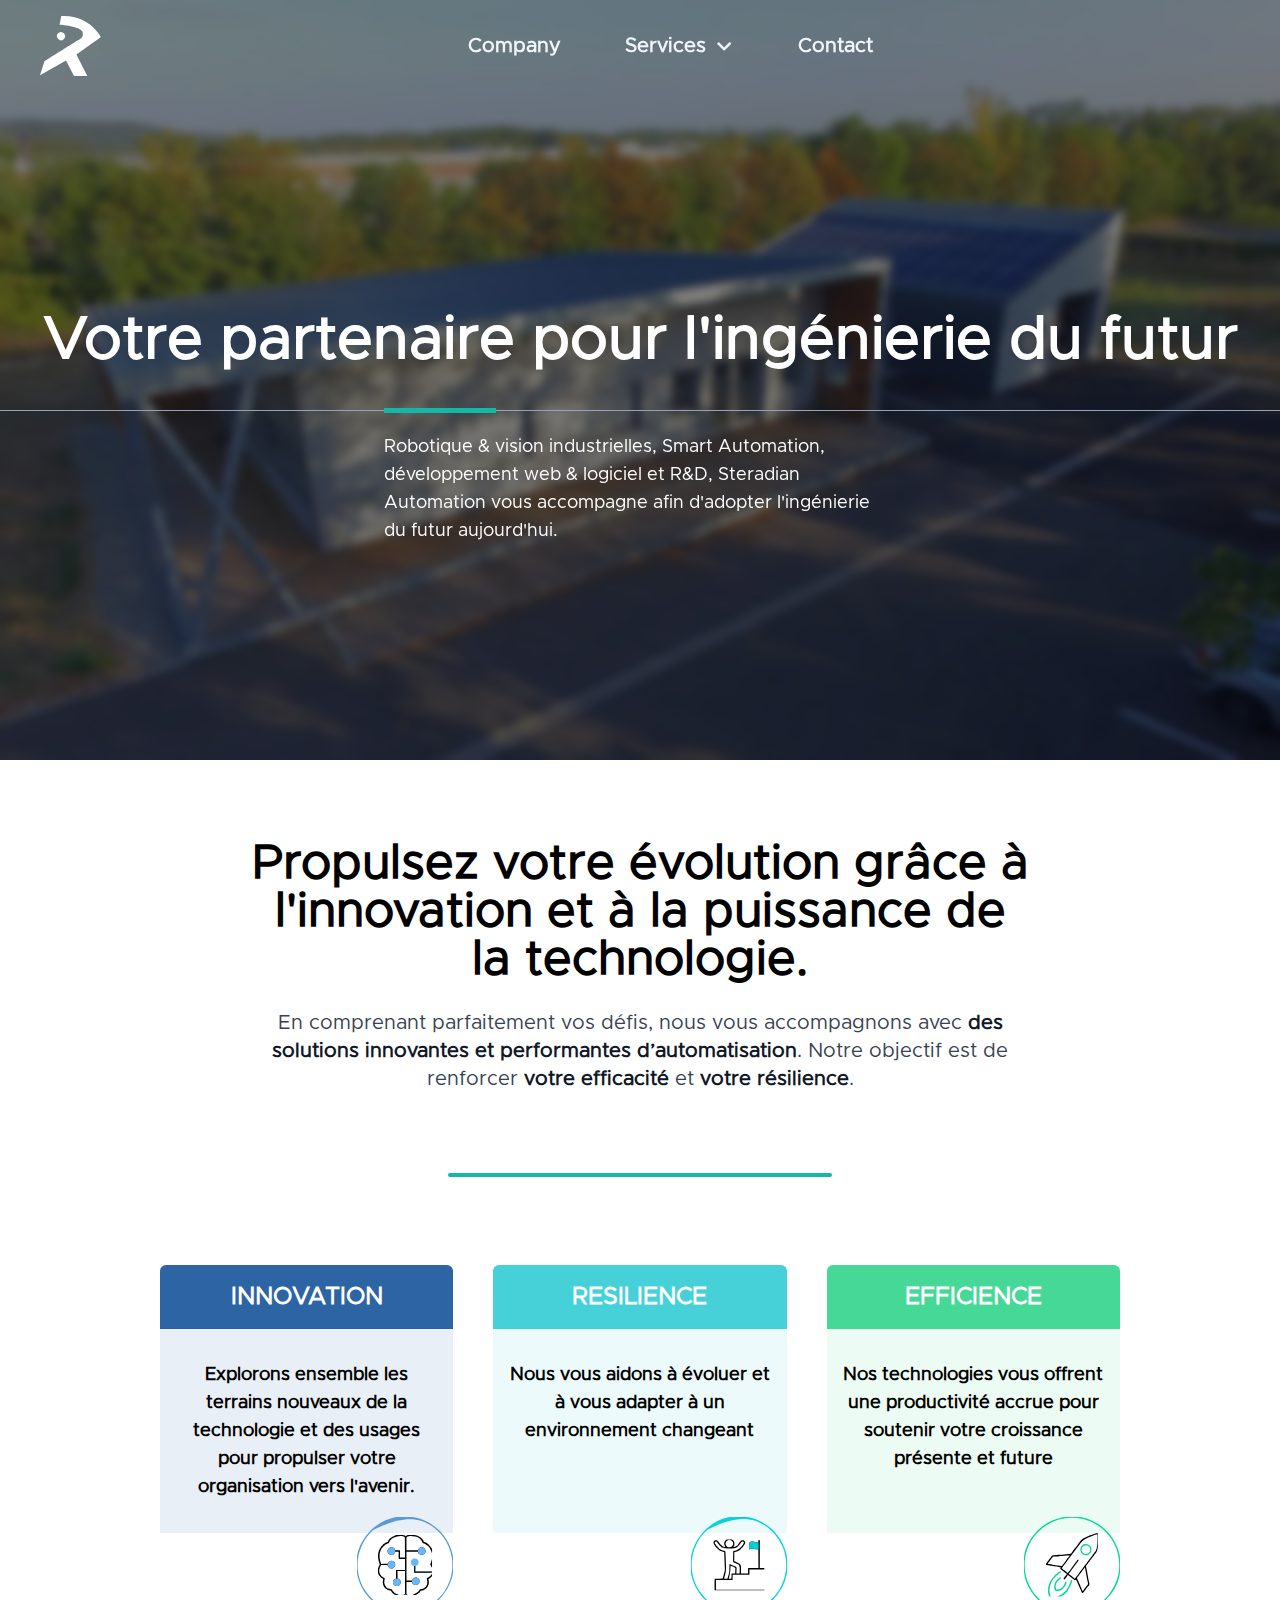
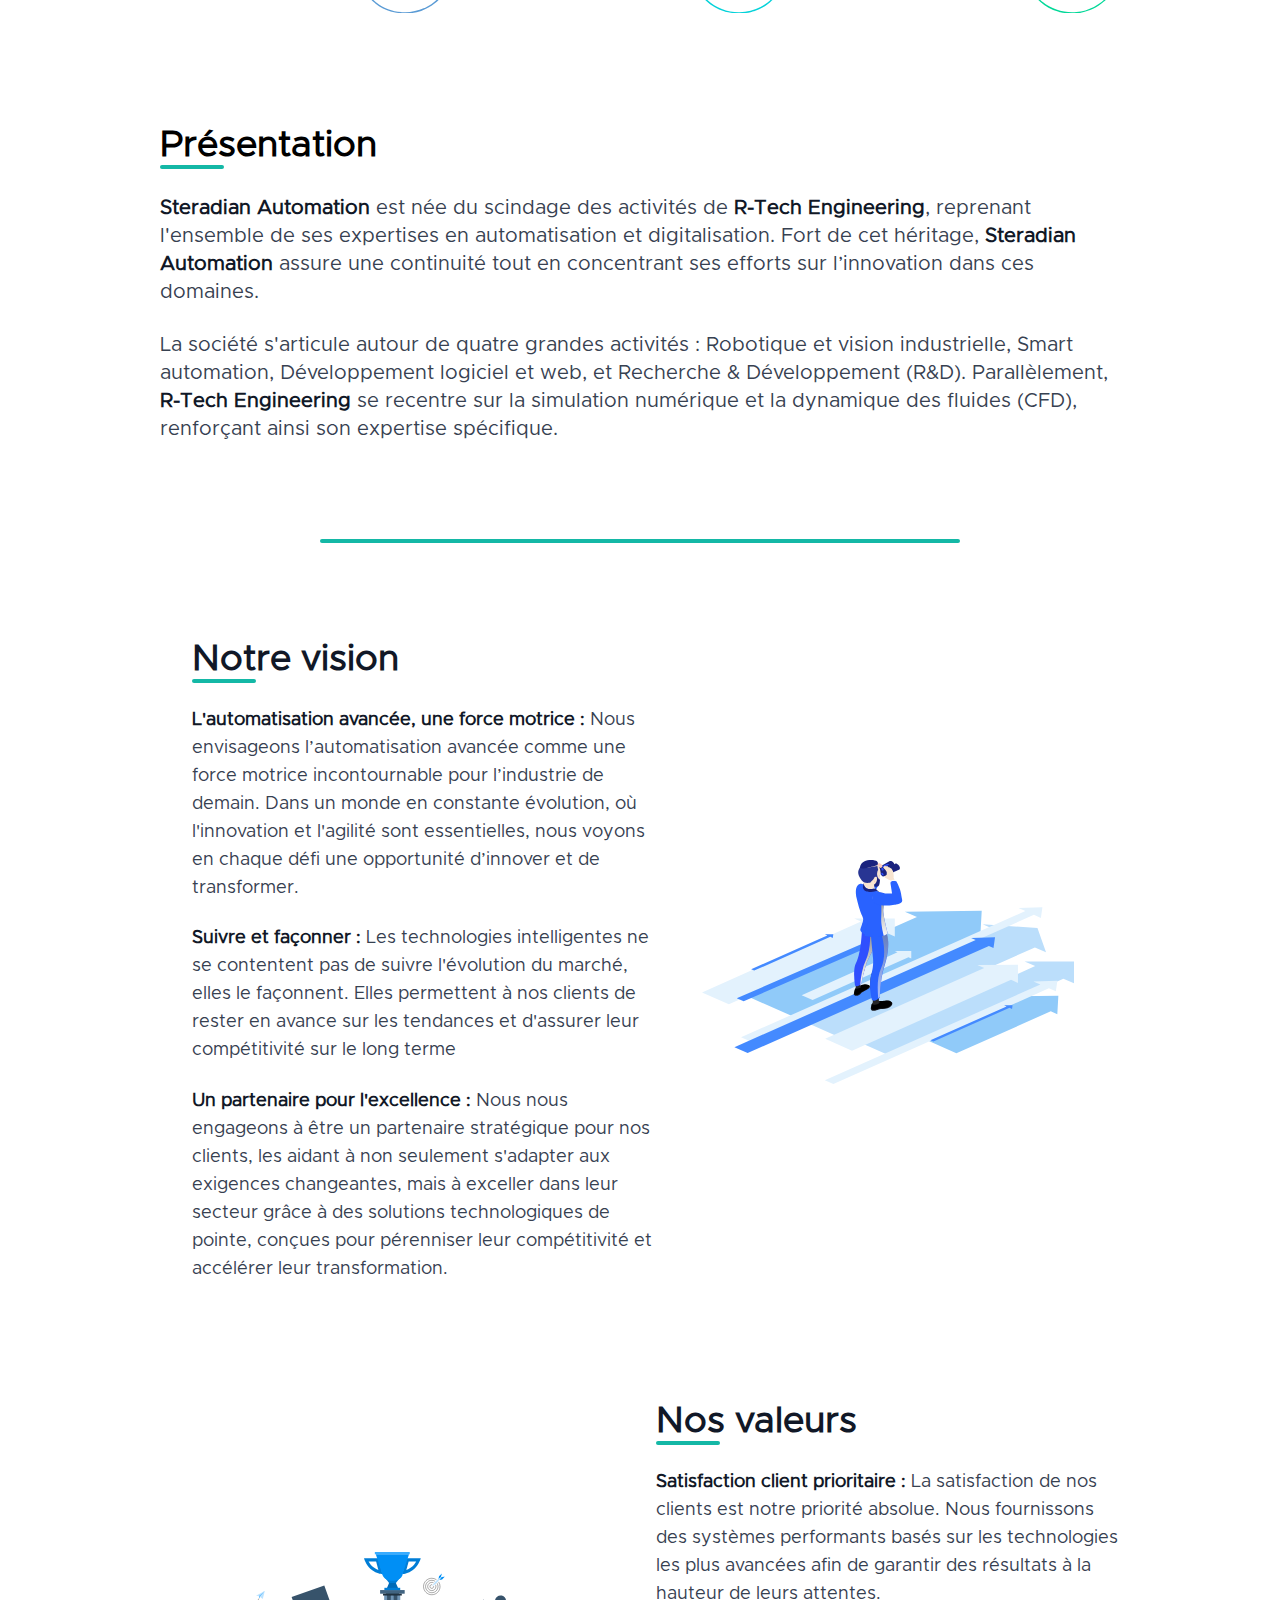
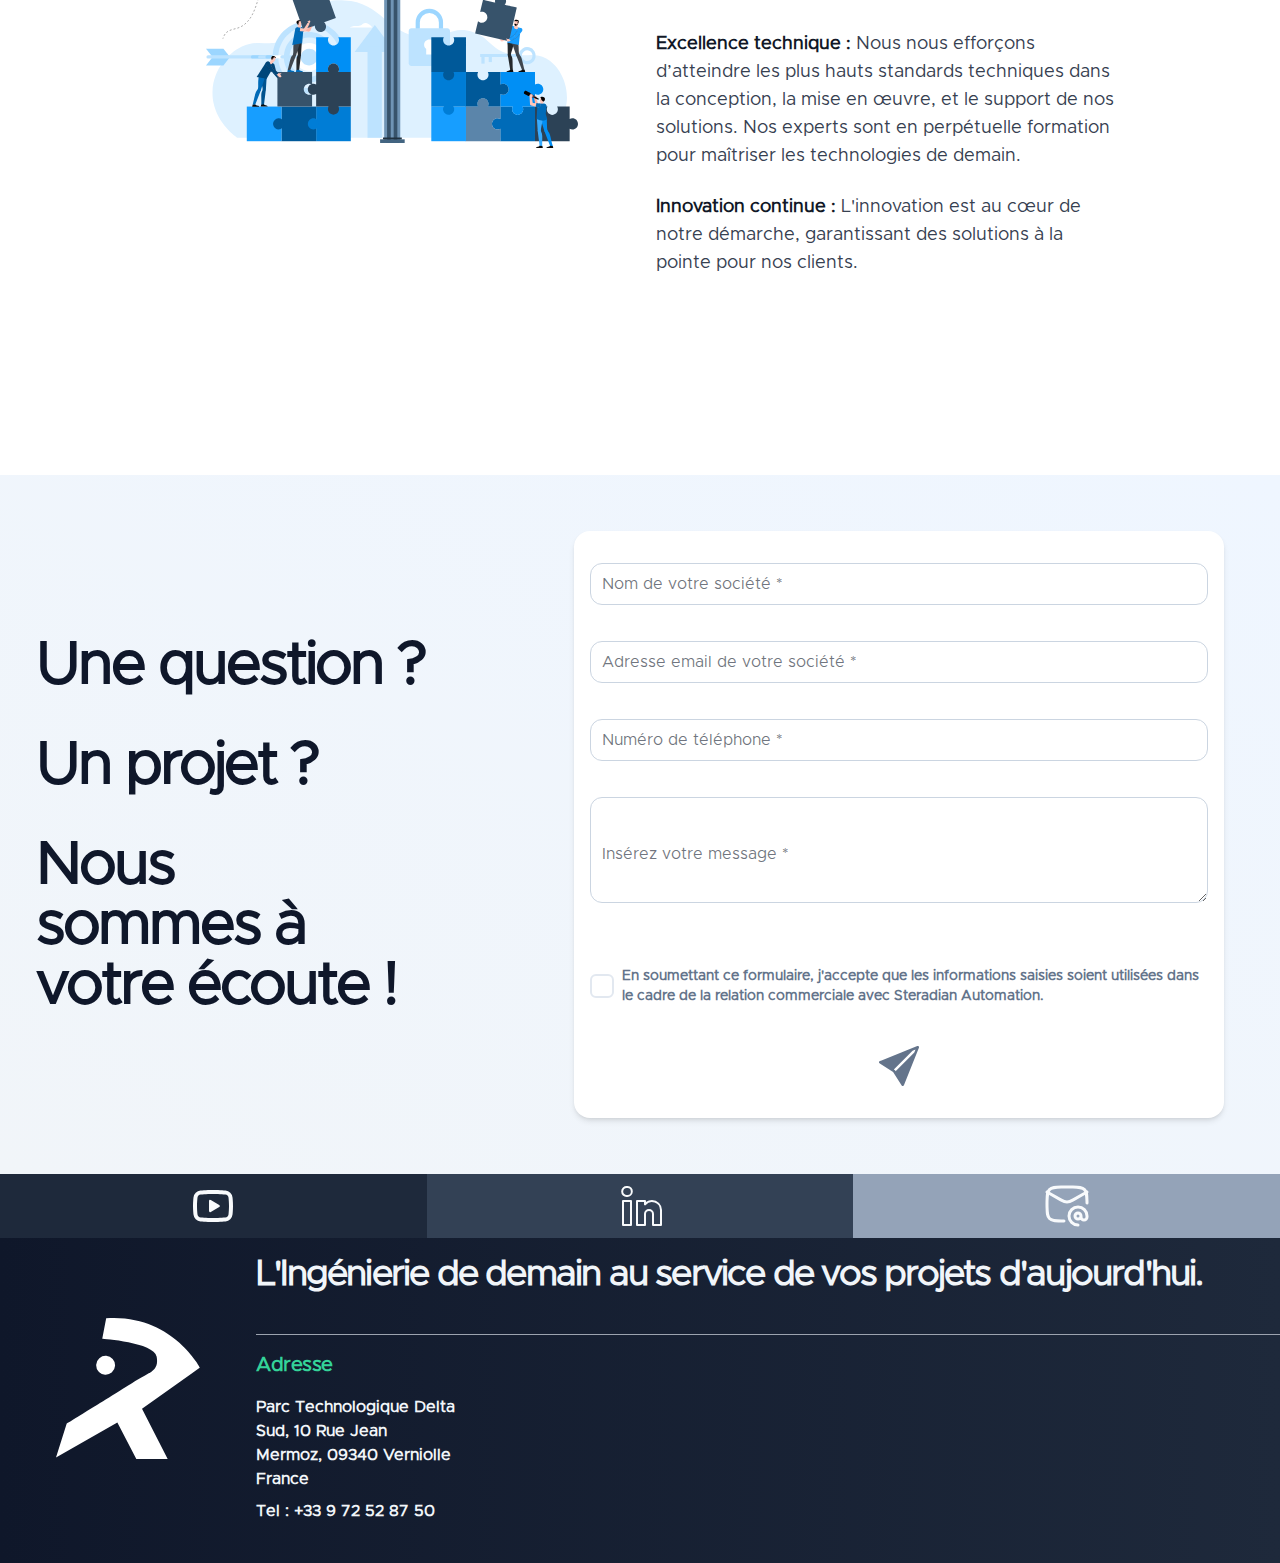
==== commit 2afa0ae1: "v0.1" ====
--- a/about/index.html
+++ b/about/index.html
@@ -31,9 +31,9 @@
   --color-primary-DEFAULT: var(--color-primary-400);
 }
 </style>
-<title>Enterprise | Steradian Automation</title>
+<title>Compagny | R.Tech</title>
 <style>:root{--vc-clr-primary:#000;--vc-clr-secondary:#090f207f;--vc-clr-white:#fff;--vc-icn-width:1.2em;--vc-nav-width:30px;--vc-nav-height:30px;--vc-nav-border-radius:0;--vc-nav-color:var(--vc-clr-primary);--vc-nav-color-hover:var(--vc-clr-secondary);--vc-nav-background:transparent;--vc-pgn-width:12px;--vc-pgn-height:4px;--vc-pgn-margin:4px;--vc-pgn-border-radius:0;--vc-pgn-background-color:var(--vc-clr-secondary);--vc-pgn-active-color:var(--vc-clr-primary)}.carousel{box-sizing:border-box;overscroll-behavior:none;position:relative;text-align:center;touch-action:pan-y}.carousel.is-dragging{touch-action:none}.carousel *{box-sizing:border-box}.carousel__track{display:flex;padding:0!important;position:relative}.carousel__viewport{overflow:hidden}.carousel__sr-only{height:1px;margin:-1px;overflow:hidden;padding:0;position:absolute;width:1px;clip:rect(0,0,0,0);border:0}.carousel__icon{height:var(--vc-icn-width);width:var(--vc-icn-width);fill:currentColor}.carousel__next,.carousel__prev{align-items:center;background:var(--vc-nav-background);border:0;border-radius:var(--vc-nav-border-radius);box-sizing:content-box;color:var(--vc-nav-color);cursor:pointer;display:flex;font-size:var(--vc-nav-height);height:var(--vc-nav-height);justify-content:center;margin:0 10px;padding:0;position:absolute;text-align:center;top:50%;transform:translateY(-50%);width:var(--vc-nav-width)}.carousel__next--disabled,.carousel__prev--disabled{cursor:not-allowed;opacity:.5}.carousel__prev{left:0}.carousel__next{right:0}.carousel--rtl .carousel__prev{left:auto;right:0}.carousel--rtl .carousel__next{left:0;right:auto}@media (hover:hover){.carousel__next:hover,.carousel__prev:hover{color:var(--vc-nav-color-hover)}}.carousel__pagination{display:flex;justify-content:center;line-height:0;list-style:none;margin:10px 0 0;padding:0}.carousel__pagination-button{background:transparent;border:0;cursor:pointer;display:block;margin:0;padding:var(--vc-pgn-margin)}.carousel__pagination-button:after{background-color:var(--vc-pgn-background-color);border-radius:var(--vc-pgn-border-radius);content:"";display:block;height:var(--vc-pgn-height);width:var(--vc-pgn-width)}.carousel__pagination-button--active:after{background-color:var(--vc-pgn-active-color)}@media (hover:hover){.carousel__pagination-button:hover:after{background-color:var(--vc-pgn-active-color)}}.carousel__slide{align-items:center;display:flex;flex-shrink:0;justify-content:center;margin:0;position:relative;scroll-snap-stop:auto;transform:translateZ(0)}</style>
-<style>/*! tailwindcss v3.4.7 | MIT License | https://tailwindcss.com*/*,:after,:before{border-color:rgb(var(--color-gray-200)/1);border-style:solid;border-width:0;box-sizing:border-box}:after,:before{--tw-content:""}:host,html{line-height:1.5;-webkit-text-size-adjust:100%;font-family:ui-sans-serif,system-ui,sans-serif,Apple Color Emoji,Segoe UI Emoji,Segoe UI Symbol,Noto Color Emoji;font-feature-settings:normal;font-variation-settings:normal;-moz-tab-size:4;tab-size:4;-webkit-tap-highlight-color:transparent}body{line-height:inherit;margin:0}hr{border-top-width:1px;color:inherit;height:0}abbr:where([title]){-webkit-text-decoration:underline dotted;text-decoration:underline dotted}h1,h2,h3,h4,h5,h6{font-size:inherit;font-weight:inherit}a{color:inherit;text-decoration:inherit}b,strong{font-weight:bolder}code,kbd,pre,samp{font-family:ui-monospace,SFMono-Regular,Menlo,Monaco,Consolas,Liberation Mono,Courier New,monospace;font-feature-settings:normal;font-size:1em;font-variation-settings:normal}small{font-size:80%}sub,sup{font-size:75%;line-height:0;position:relative;vertical-align:initial}sub{bottom:-.25em}sup{top:-.5em}table{border-collapse:collapse;border-color:inherit;text-indent:0}button,input,optgroup,select,textarea{color:inherit;font-family:inherit;font-feature-settings:inherit;font-size:100%;font-variation-settings:inherit;font-weight:inherit;letter-spacing:inherit;line-height:inherit;margin:0;padding:0}button,select{text-transform:none}button,input:where([type=button]),input:where([type=reset]),input:where([type=submit]){-webkit-appearance:button;background-color:initial;background-image:none}:-moz-focusring{outline:auto}:-moz-ui-invalid{box-shadow:none}progress{vertical-align:initial}::-webkit-inner-spin-button,::-webkit-outer-spin-button{height:auto}[type=search]{-webkit-appearance:textfield;outline-offset:-2px}::-webkit-search-decoration{-webkit-appearance:none}::-webkit-file-upload-button{-webkit-appearance:button;font:inherit}summary{display:list-item}blockquote,dd,dl,figure,h1,h2,h3,h4,h5,h6,hr,p,pre{margin:0}fieldset{margin:0}fieldset,legend{padding:0}menu,ol,ul{list-style:none;margin:0;padding:0}dialog{padding:0}textarea{resize:vertical}input::placeholder,textarea::placeholder{color:rgb(var(--color-gray-400)/1);opacity:1}[role=button],button{cursor:pointer}:disabled{cursor:default}audio,canvas,embed,iframe,img,object,svg,video{display:block;vertical-align:middle}img,video{height:auto;max-width:100%}[hidden]{display:none}*,::backdrop,:after,:before{--tw-border-spacing-x:0;--tw-border-spacing-y:0;--tw-translate-x:0;--tw-translate-y:0;--tw-rotate:0;--tw-skew-x:0;--tw-skew-y:0;--tw-scale-x:1;--tw-scale-y:1;--tw-pan-x: ;--tw-pan-y: ;--tw-pinch-zoom: ;--tw-scroll-snap-strictness:proximity;--tw-gradient-from-position: ;--tw-gradient-via-position: ;--tw-gradient-to-position: ;--tw-ordinal: ;--tw-slashed-zero: ;--tw-numeric-figure: ;--tw-numeric-spacing: ;--tw-numeric-fraction: ;--tw-ring-inset: ;--tw-ring-offset-width:0px;--tw-ring-offset-color:#fff;--tw-ring-color:#3b82f680;--tw-ring-offset-shadow:0 0 #0000;--tw-ring-shadow:0 0 #0000;--tw-shadow:0 0 #0000;--tw-shadow-colored:0 0 #0000;--tw-blur: ;--tw-brightness: ;--tw-contrast: ;--tw-grayscale: ;--tw-hue-rotate: ;--tw-invert: ;--tw-saturate: ;--tw-sepia: ;--tw-drop-shadow: ;--tw-backdrop-blur: ;--tw-backdrop-brightness: ;--tw-backdrop-contrast: ;--tw-backdrop-grayscale: ;--tw-backdrop-hue-rotate: ;--tw-backdrop-invert: ;--tw-backdrop-opacity: ;--tw-backdrop-saturate: ;--tw-backdrop-sepia: ;--tw-contain-size: ;--tw-contain-layout: ;--tw-contain-paint: ;--tw-contain-style: }.container{width:100%}@media (min-width:640px){.container{max-width:640px}}@media (min-width:768px){.container{max-width:768px}}@media (min-width:1024px){.container{max-width:1024px}}@media (min-width:1280px){.container{max-width:1280px}}@media (min-width:1536px){.container{max-width:1536px}}.form-input,.form-multiselect,.form-select,.form-textarea{-webkit-appearance:none;-moz-appearance:none;appearance:none;background-color:#fff;border-color:rgb(var(--color-gray-500)/var(--tw-border-opacity,1));border-radius:0;border-width:1px;font-size:1rem;line-height:1.5rem;padding:.5rem .75rem;--tw-shadow:0 0 #0000}.form-input:focus,.form-multiselect:focus,.form-select:focus,.form-textarea:focus{outline:2px solid #0000;outline-offset:2px;--tw-ring-inset:var(--tw-empty, );--tw-ring-offset-width:0px;--tw-ring-offset-color:#fff;--tw-ring-color:#2563eb;--tw-ring-offset-shadow:var(--tw-ring-inset) 0 0 0 var(--tw-ring-offset-width) var(--tw-ring-offset-color);--tw-ring-shadow:var(--tw-ring-inset) 0 0 0 calc(1px + var(--tw-ring-offset-width)) var(--tw-ring-color);border-color:#2563eb;box-shadow:var(--tw-ring-offset-shadow),var(--tw-ring-shadow),var(--tw-shadow)}.form-input::placeholder,.form-textarea::placeholder{color:rgb(var(--color-gray-500)/var(--tw-text-opacity,1));opacity:1}.form-input::-webkit-datetime-edit-fields-wrapper{padding:0}.form-input::-webkit-date-and-time-value{min-height:1.5em;text-align:inherit}.form-input::-webkit-datetime-edit{display:inline-flex}.form-input::-webkit-datetime-edit,.form-input::-webkit-datetime-edit-day-field,.form-input::-webkit-datetime-edit-hour-field,.form-input::-webkit-datetime-edit-meridiem-field,.form-input::-webkit-datetime-edit-millisecond-field,.form-input::-webkit-datetime-edit-minute-field,.form-input::-webkit-datetime-edit-month-field,.form-input::-webkit-datetime-edit-second-field,.form-input::-webkit-datetime-edit-year-field{padding-bottom:0;padding-top:0}.form-select{background-image:url("data:image/svg+xml;charset=utf-8,%3Csvg xmlns='http://www.w3.org/2000/svg' fill='none' viewBox='0 0 20 20'%3E%3Cpath stroke='rgb(var(--color-gray-500) / var(--tw-stroke-opacity, 1))' stroke-linecap='round' stroke-linejoin='round' stroke-width='1.5' d='m6 8 4 4 4-4'/%3E%3C/svg%3E");background-position:right .5rem center;background-repeat:no-repeat;background-size:1.5em 1.5em;padding-right:2.5rem;-webkit-print-color-adjust:exact;print-color-adjust:exact}.form-select:where([size]:not([size="1"])){background-image:none;background-position:0 0;background-repeat:unset;background-size:initial;padding-right:.75rem;-webkit-print-color-adjust:unset;print-color-adjust:unset}.form-checkbox,.form-radio{-webkit-appearance:none;-moz-appearance:none;appearance:none;background-color:#fff;background-origin:border-box;border-color:rgb(var(--color-gray-500)/var(--tw-border-opacity,1));border-width:1px;color:#2563eb;display:inline-block;flex-shrink:0;height:1rem;padding:0;-webkit-print-color-adjust:exact;print-color-adjust:exact;-webkit-user-select:none;user-select:none;vertical-align:middle;width:1rem;--tw-shadow:0 0 #0000}.form-checkbox{border-radius:0}.form-radio{border-radius:100%}.form-checkbox:focus,.form-radio:focus{outline:2px solid #0000;outline-offset:2px;--tw-ring-inset:var(--tw-empty, );--tw-ring-offset-width:2px;--tw-ring-offset-color:#fff;--tw-ring-color:#2563eb;--tw-ring-offset-shadow:var(--tw-ring-inset) 0 0 0 var(--tw-ring-offset-width) var(--tw-ring-offset-color);--tw-ring-shadow:var(--tw-ring-inset) 0 0 0 calc(2px + var(--tw-ring-offset-width)) var(--tw-ring-color);box-shadow:var(--tw-ring-offset-shadow),var(--tw-ring-shadow),var(--tw-shadow)}.form-checkbox:checked,.form-radio:checked{background-color:currentColor;background-position:50%;background-repeat:no-repeat;background-size:100% 100%;border-color:#0000}.form-checkbox:checked{background-image:url("data:image/svg+xml;charset=utf-8,%3Csvg xmlns='http://www.w3.org/2000/svg' fill='%23fff' viewBox='0 0 16 16'%3E%3Cpath d='M12.207 4.793a1 1 0 0 1 0 1.414l-5 5a1 1 0 0 1-1.414 0l-2-2a1 1 0 0 1 1.414-1.414L6.5 9.086l4.293-4.293a1 1 0 0 1 1.414 0'/%3E%3C/svg%3E")}@media (forced-colors:active){.form-checkbox:checked{-webkit-appearance:auto;-moz-appearance:auto;appearance:auto}}.form-radio:checked{background-image:url("data:image/svg+xml;charset=utf-8,%3Csvg xmlns='http://www.w3.org/2000/svg' fill='%23fff' viewBox='0 0 16 16'%3E%3Ccircle cx='8' cy='8' r='3'/%3E%3C/svg%3E")}@media (forced-colors:active){.form-radio:checked{-webkit-appearance:auto;-moz-appearance:auto;appearance:auto}}.form-checkbox:checked:focus,.form-checkbox:checked:hover,.form-checkbox:indeterminate,.form-radio:checked:focus,.form-radio:checked:hover{background-color:currentColor;border-color:#0000}.form-checkbox:indeterminate{background-image:url("data:image/svg+xml;charset=utf-8,%3Csvg xmlns='http://www.w3.org/2000/svg' fill='none' viewBox='0 0 16 16'%3E%3Cpath stroke='%23fff' stroke-linecap='round' stroke-linejoin='round' stroke-width='2' d='M4 8h8'/%3E%3C/svg%3E");background-position:50%;background-repeat:no-repeat;background-size:100% 100%}@media (forced-colors:active){.form-checkbox:indeterminate{-webkit-appearance:auto;-moz-appearance:auto;appearance:auto}}.form-checkbox:indeterminate:focus,.form-checkbox:indeterminate:hover{background-color:currentColor;border-color:#0000}.prose{color:var(--tw-prose-body);max-width:65ch}.prose :where(p):not(:where([class~=not-prose],[class~=not-prose] *)){margin-bottom:1.25em;margin-top:1.25em}.prose :where([class~=lead]):not(:where([class~=not-prose],[class~=not-prose] *)){color:var(--tw-prose-lead);font-size:1.25em;line-height:1.6;margin-bottom:1.2em;margin-top:1.2em}.prose :where(a):not(:where([class~=not-prose],[class~=not-prose] *)){color:var(--tw-prose-links);font-weight:500;text-decoration:underline}.prose :where(strong):not(:where([class~=not-prose],[class~=not-prose] *)){color:var(--tw-prose-bold);font-weight:600}.prose :where(a strong):not(:where([class~=not-prose],[class~=not-prose] *)){color:inherit}.prose :where(blockquote strong):not(:where([class~=not-prose],[class~=not-prose] *)){color:inherit}.prose :where(thead th strong):not(:where([class~=not-prose],[class~=not-prose] *)){color:inherit}.prose :where(ol):not(:where([class~=not-prose],[class~=not-prose] *)){list-style-type:decimal;margin-bottom:1.25em;margin-top:1.25em;padding-inline-start:1.625em}.prose :where(ol[type=A]):not(:where([class~=not-prose],[class~=not-prose] *)){list-style-type:upper-alpha}.prose :where(ol[type=a]):not(:where([class~=not-prose],[class~=not-prose] *)){list-style-type:lower-alpha}.prose :where(ol[type=A s]):not(:where([class~=not-prose],[class~=not-prose] *)){list-style-type:upper-alpha}.prose :where(ol[type=a s]):not(:where([class~=not-prose],[class~=not-prose] *)){list-style-type:lower-alpha}.prose :where(ol[type=I]):not(:where([class~=not-prose],[class~=not-prose] *)){list-style-type:upper-roman}.prose :where(ol[type=i]):not(:where([class~=not-prose],[class~=not-prose] *)){list-style-type:lower-roman}.prose :where(ol[type=I s]):not(:where([class~=not-prose],[class~=not-prose] *)){list-style-type:upper-roman}.prose :where(ol[type=i s]):not(:where([class~=not-prose],[class~=not-prose] *)){list-style-type:lower-roman}.prose :where(ol[type="1"]):not(:where([class~=not-prose],[class~=not-prose] *)){list-style-type:decimal}.prose :where(ul):not(:where([class~=not-prose],[class~=not-prose] *)){list-style-type:disc;margin-bottom:1.25em;margin-top:1.25em;padding-inline-start:1.625em}.prose :where(ol>li):not(:where([class~=not-prose],[class~=not-prose] *))::marker{color:var(--tw-prose-counters);font-weight:400}.prose :where(ul>li):not(:where([class~=not-prose],[class~=not-prose] *))::marker{color:var(--tw-prose-bullets)}.prose :where(dt):not(:where([class~=not-prose],[class~=not-prose] *)){color:var(--tw-prose-headings);font-weight:600;margin-top:1.25em}.prose :where(hr):not(:where([class~=not-prose],[class~=not-prose] *)){border-color:var(--tw-prose-hr);border-top-width:1px;margin-bottom:3em;margin-top:3em}.prose :where(blockquote):not(:where([class~=not-prose],[class~=not-prose] *)){border-inline-start-color:var(--tw-prose-quote-borders);border-inline-start-width:.25rem;color:var(--tw-prose-quotes);font-style:italic;font-weight:500;margin-bottom:1.6em;margin-top:1.6em;padding-inline-start:1em;quotes:"“""”""‘""’"}.prose :where(blockquote p:first-of-type):not(:where([class~=not-prose],[class~=not-prose] *)):before{content:open-quote}.prose :where(blockquote p:last-of-type):not(:where([class~=not-prose],[class~=not-prose] *)):after{content:close-quote}.prose :where(h1):not(:where([class~=not-prose],[class~=not-prose] *)){color:var(--tw-prose-headings);font-size:2.25em;font-weight:800;line-height:1.1111111;margin-bottom:.8888889em;margin-top:0}.prose :where(h1 strong):not(:where([class~=not-prose],[class~=not-prose] *)){color:inherit;font-weight:900}.prose :where(h2):not(:where([class~=not-prose],[class~=not-prose] *)){color:var(--tw-prose-headings);font-size:1.5em;font-weight:700;line-height:1.3333333;margin-bottom:1em;margin-top:2em}.prose :where(h2 strong):not(:where([class~=not-prose],[class~=not-prose] *)){color:inherit;font-weight:800}.prose :where(h3):not(:where([class~=not-prose],[class~=not-prose] *)){color:var(--tw-prose-headings);font-size:1.25em;font-weight:600;line-height:1.6;margin-bottom:.6em;margin-top:1.6em}.prose :where(h3 strong):not(:where([class~=not-prose],[class~=not-prose] *)){color:inherit;font-weight:700}.prose :where(h4):not(:where([class~=not-prose],[class~=not-prose] *)){color:var(--tw-prose-headings);font-weight:600;line-height:1.5;margin-bottom:.5em;margin-top:1.5em}.prose :where(h4 strong):not(:where([class~=not-prose],[class~=not-prose] *)){color:inherit;font-weight:700}.prose :where(img):not(:where([class~=not-prose],[class~=not-prose] *)){margin-bottom:2em;margin-top:2em}.prose :where(picture):not(:where([class~=not-prose],[class~=not-prose] *)){display:block;margin-bottom:2em;margin-top:2em}.prose :where(video):not(:where([class~=not-prose],[class~=not-prose] *)){margin-bottom:2em;margin-top:2em}.prose :where(kbd):not(:where([class~=not-prose],[class~=not-prose] *)){border-radius:.3125rem;box-shadow:0 0 0 1px rgb(var(--tw-prose-kbd-shadows)/10%),0 3px rgb(var(--tw-prose-kbd-shadows)/10%);color:var(--tw-prose-kbd);font-family:inherit;font-size:.875em;font-weight:500;padding-inline-end:.375em;padding-bottom:.1875em;padding-top:.1875em;padding-inline-start:.375em}.prose :where(code):not(:where([class~=not-prose],[class~=not-prose] *)){color:var(--tw-prose-code);font-size:.875em;font-weight:600}.prose :where(code):not(:where([class~=not-prose],[class~=not-prose] *)):before{content:"`"}.prose :where(code):not(:where([class~=not-prose],[class~=not-prose] *)):after{content:"`"}.prose :where(a code):not(:where([class~=not-prose],[class~=not-prose] *)){color:inherit}.prose :where(h1 code):not(:where([class~=not-prose],[class~=not-prose] *)){color:inherit}.prose :where(h2 code):not(:where([class~=not-prose],[class~=not-prose] *)){color:inherit;font-size:.875em}.prose :where(h3 code):not(:where([class~=not-prose],[class~=not-prose] *)){color:inherit;font-size:.9em}.prose :where(h4 code):not(:where([class~=not-prose],[class~=not-prose] *)){color:inherit}.prose :where(blockquote code):not(:where([class~=not-prose],[class~=not-prose] *)){color:inherit}.prose :where(thead th code):not(:where([class~=not-prose],[class~=not-prose] *)){color:inherit}.prose :where(pre):not(:where([class~=not-prose],[class~=not-prose] *)){background-color:var(--tw-prose-pre-bg);border-radius:.375rem;color:var(--tw-prose-pre-code);font-size:.875em;font-weight:400;line-height:1.7142857;margin-bottom:1.7142857em;margin-top:1.7142857em;overflow-x:auto;padding-inline-end:1.1428571em;padding-bottom:.8571429em;padding-top:.8571429em;padding-inline-start:1.1428571em}.prose :where(pre code):not(:where([class~=not-prose],[class~=not-prose] *)){background-color:initial;border-radius:0;border-width:0;color:inherit;font-family:inherit;font-size:inherit;font-weight:inherit;line-height:inherit;padding:0}.prose :where(pre code):not(:where([class~=not-prose],[class~=not-prose] *)):before{content:none}.prose :where(pre code):not(:where([class~=not-prose],[class~=not-prose] *)):after{content:none}.prose :where(table):not(:where([class~=not-prose],[class~=not-prose] *)){font-size:.875em;line-height:1.7142857;margin-bottom:2em;margin-top:2em;table-layout:auto;width:100%}.prose :where(thead):not(:where([class~=not-prose],[class~=not-prose] *)){border-bottom-color:var(--tw-prose-th-borders);border-bottom-width:1px}.prose :where(thead th):not(:where([class~=not-prose],[class~=not-prose] *)){color:var(--tw-prose-headings);font-weight:600;padding-inline-end:.5714286em;padding-bottom:.5714286em;padding-inline-start:.5714286em;vertical-align:bottom}.prose :where(tbody tr):not(:where([class~=not-prose],[class~=not-prose] *)){border-bottom-color:var(--tw-prose-td-borders);border-bottom-width:1px}.prose :where(tbody tr:last-child):not(:where([class~=not-prose],[class~=not-prose] *)){border-bottom-width:0}.prose :where(tbody td):not(:where([class~=not-prose],[class~=not-prose] *)){vertical-align:initial}.prose :where(tfoot):not(:where([class~=not-prose],[class~=not-prose] *)){border-top-color:var(--tw-prose-th-borders);border-top-width:1px}.prose :where(tfoot td):not(:where([class~=not-prose],[class~=not-prose] *)){vertical-align:top}.prose :where(th,td):not(:where([class~=not-prose],[class~=not-prose] *)){text-align:start}.prose :where(figure>*):not(:where([class~=not-prose],[class~=not-prose] *)){margin-bottom:0;margin-top:0}.prose :where(figcaption):not(:where([class~=not-prose],[class~=not-prose] *)){color:var(--tw-prose-captions);font-size:.875em;line-height:1.4285714;margin-top:.8571429em}.prose{--tw-prose-body:#374151;--tw-prose-headings:#111827;--tw-prose-lead:#4b5563;--tw-prose-links:#111827;--tw-prose-bold:#111827;--tw-prose-counters:#6b7280;--tw-prose-bullets:#d1d5db;--tw-prose-hr:#e5e7eb;--tw-prose-quotes:#111827;--tw-prose-quote-borders:#e5e7eb;--tw-prose-captions:#6b7280;--tw-prose-kbd:#111827;--tw-prose-kbd-shadows:17 24 39;--tw-prose-code:#111827;--tw-prose-pre-code:#e5e7eb;--tw-prose-pre-bg:#1f2937;--tw-prose-th-borders:#d1d5db;--tw-prose-td-borders:#e5e7eb;--tw-prose-invert-body:#d1d5db;--tw-prose-invert-headings:#fff;--tw-prose-invert-lead:#9ca3af;--tw-prose-invert-links:#fff;--tw-prose-invert-bold:#fff;--tw-prose-invert-counters:#9ca3af;--tw-prose-invert-bullets:#4b5563;--tw-prose-invert-hr:#374151;--tw-prose-invert-quotes:#f3f4f6;--tw-prose-invert-quote-borders:#374151;--tw-prose-invert-captions:#9ca3af;--tw-prose-invert-kbd:#fff;--tw-prose-invert-kbd-shadows:255 255 255;--tw-prose-invert-code:#fff;--tw-prose-invert-pre-code:#d1d5db;--tw-prose-invert-pre-bg:#00000080;--tw-prose-invert-th-borders:#4b5563;--tw-prose-invert-td-borders:#374151;font-size:1rem;line-height:1.75}.prose :where(picture>img):not(:where([class~=not-prose],[class~=not-prose] *)){margin-bottom:0;margin-top:0}.prose :where(li):not(:where([class~=not-prose],[class~=not-prose] *)){margin-bottom:.5em;margin-top:.5em}.prose :where(ol>li):not(:where([class~=not-prose],[class~=not-prose] *)){padding-inline-start:.375em}.prose :where(ul>li):not(:where([class~=not-prose],[class~=not-prose] *)){padding-inline-start:.375em}.prose :where(.prose>ul>li p):not(:where([class~=not-prose],[class~=not-prose] *)){margin-bottom:.75em;margin-top:.75em}.prose :where(.prose>ul>li>p:first-child):not(:where([class~=not-prose],[class~=not-prose] *)){margin-top:1.25em}.prose :where(.prose>ul>li>p:last-child):not(:where([class~=not-prose],[class~=not-prose] *)){margin-bottom:1.25em}.prose :where(.prose>ol>li>p:first-child):not(:where([class~=not-prose],[class~=not-prose] *)){margin-top:1.25em}.prose :where(.prose>ol>li>p:last-child):not(:where([class~=not-prose],[class~=not-prose] *)){margin-bottom:1.25em}.prose :where(ul ul,ul ol,ol ul,ol ol):not(:where([class~=not-prose],[class~=not-prose] *)){margin-bottom:.75em;margin-top:.75em}.prose :where(dl):not(:where([class~=not-prose],[class~=not-prose] *)){margin-bottom:1.25em;margin-top:1.25em}.prose :where(dd):not(:where([class~=not-prose],[class~=not-prose] *)){margin-top:.5em;padding-inline-start:1.625em}.prose :where(hr+*):not(:where([class~=not-prose],[class~=not-prose] *)){margin-top:0}.prose :where(h2+*):not(:where([class~=not-prose],[class~=not-prose] *)){margin-top:0}.prose :where(h3+*):not(:where([class~=not-prose],[class~=not-prose] *)){margin-top:0}.prose :where(h4+*):not(:where([class~=not-prose],[class~=not-prose] *)){margin-top:0}.prose :where(thead th:first-child):not(:where([class~=not-prose],[class~=not-prose] *)){padding-inline-start:0}.prose :where(thead th:last-child):not(:where([class~=not-prose],[class~=not-prose] *)){padding-inline-end:0}.prose :where(tbody td,tfoot td):not(:where([class~=not-prose],[class~=not-prose] *)){padding-inline-end:.5714286em;padding-bottom:.5714286em;padding-top:.5714286em;padding-inline-start:.5714286em}.prose :where(tbody td:first-child,tfoot td:first-child):not(:where([class~=not-prose],[class~=not-prose] *)){padding-inline-start:0}.prose :where(tbody td:last-child,tfoot td:last-child):not(:where([class~=not-prose],[class~=not-prose] *)){padding-inline-end:0}.prose :where(figure):not(:where([class~=not-prose],[class~=not-prose] *)){margin-bottom:2em;margin-top:2em}.prose :where(.prose>:first-child):not(:where([class~=not-prose],[class~=not-prose] *)){margin-top:0}.prose :where(.prose>:last-child):not(:where([class~=not-prose],[class~=not-prose] *)){margin-bottom:0}.sr-only{height:1px;margin:-1px;overflow:hidden;padding:0;position:absolute;width:1px;clip:rect(0,0,0,0);border-width:0;white-space:nowrap}.pointer-events-none{pointer-events:none}.pointer-events-auto{pointer-events:auto}.visible{visibility:visible}.invisible{visibility:hidden}.static{position:static}.\!fixed{position:fixed!important}.fixed{position:fixed}.\!absolute{position:absolute!important}.absolute{position:absolute}.relative{position:relative}.\!sticky{position:sticky!important}.sticky{position:sticky}.inset-0{top:0;right:0;bottom:0;left:0}.inset-x-0{left:0;right:0}.inset-y-0{bottom:0;top:0}.\!left-0{left:0!important}.\!top-0{top:0!important}.-bottom-1{bottom:-.25rem}.-bottom-\[0\.5px\]{bottom:-.5px}.-left-1{left:-.25rem}.-right-1{right:-.25rem}.-right-10{right:-2.5rem}.-top-0\.5{top:-.125rem}.-top-1{top:-.25rem}.bottom-0{bottom:0}.bottom-4{bottom:1rem}.bottom-6{bottom:1.5rem}.bottom-80{bottom:20rem}.bottom-\[-0\.75rem\]{bottom:-.75rem}.bottom-\[20px\]{bottom:20px}.end-0{inset-inline-end:0}.end-4{inset-inline-end:1rem}.left-0{left:0}.left-1\/2{left:50%}.left-10{left:2.5rem}.left-2\/4{left:50%}.left-4{left:1rem}.left-8{left:2rem}.left-\[167px\]{left:167px}.left-\[4px\]{left:4px}.left-\[50\%\]{left:50%}.left-\[8px\]{left:8px}.right-0{right:0}.right-12{right:3rem}.right-3{right:.75rem}.right-4{right:1rem}.right-\[\.75rem\]{right:.75rem}.right-\[0\.5rem\]{right:.5rem}.right-\[20px\]{right:20px}.right-\[50\%\]{right:50%}.right-px{right:1px}.start-0{inset-inline-start:0}.start-4{inset-inline-start:1rem}.top-0{top:0}.top-1\/2{top:50%}.top-20{top:5rem}.top-24{top:6rem}.top-\[4px\]{top:4px}.top-\[50\%\]{top:50%}.top-\[8px\]{top:8px}.top-full{top:100%}.top-px{top:1px}.z-0{z-index:0}.z-10{z-index:10}.z-20{z-index:20}.z-30{z-index:30}.z-40{z-index:40}.z-50{z-index:50}.z-\[1\]{z-index:1}.z-\[55\]{z-index:55}.order-1{order:1}.order-2{order:2}.order-3{order:3}.col-span-1{grid-column:span 1/span 1}.col-span-4{grid-column:span 4/span 4}.col-start-1{grid-column-start:1}.row-start-1{grid-row-start:1}.float-left{float:left}.\!m-0{margin:0!important}.-m-1\.5{margin:-.375rem}.-m-5{margin:-1.25rem}.m-0{margin:0}.m-10{margin:2.5rem}.m-2{margin:.5rem}.m-3{margin:.75rem}.m-4{margin:1rem}.m-5{margin:1.25rem}.m-\[0\.143rem\]{margin:.143rem}.m-auto{margin:auto}.-mx-1{margin-left:-.25rem;margin-right:-.25rem}.-my-1\.5{margin-bottom:-.375rem;margin-top:-.375rem}.mx-0{margin-left:0;margin-right:0}.mx-1{margin-left:.25rem;margin-right:.25rem}.mx-14{margin-left:3.5rem;margin-right:3.5rem}.mx-2{margin-left:.5rem;margin-right:.5rem}.mx-3{margin-left:.75rem;margin-right:.75rem}.mx-4{margin-left:1rem;margin-right:1rem}.mx-auto{margin-left:auto;margin-right:auto}.my-0{margin-bottom:0;margin-top:0}.my-1{margin-bottom:.25rem;margin-top:.25rem}.my-1\.5{margin-bottom:.375rem;margin-top:.375rem}.my-10{margin-bottom:2.5rem;margin-top:2.5rem}.my-14{margin-bottom:3.5rem;margin-top:3.5rem}.my-16{margin-bottom:4rem;margin-top:4rem}.my-2{margin-bottom:.5rem;margin-top:.5rem}.my-20{margin-bottom:5rem;margin-top:5rem}.my-24{margin-bottom:6rem;margin-top:6rem}.my-4{margin-bottom:1rem;margin-top:1rem}.my-5{margin-bottom:1.25rem;margin-top:1.25rem}.-mb-\[2px\]{margin-bottom:-2px}.-mb-px{margin-bottom:-1px}.-me-1\.5{margin-inline-end:-.375rem}.-ml-1{margin-left:-.25rem}.-ml-3{margin-left:-.75rem}.-ml-4{margin-left:-1rem}.-ml-\[2px\]{margin-left:-2px}.-ml-\[5px\]{margin-left:-5px}.-ml-px{margin-left:-1px}.-mr-2{margin-right:-.5rem}.-ms-1\.5{margin-inline-start:-.375rem}.-mt-1{margin-top:-.25rem}.-mt-2{margin-top:-.5rem}.-mt-3{margin-top:-.75rem}.-mt-4{margin-top:-1rem}.-mt-\[5px\]{margin-top:-5px}.mb-0{margin-bottom:0}.mb-1{margin-bottom:.25rem}.mb-1\.5{margin-bottom:.375rem}.mb-10{margin-bottom:2.5rem}.mb-2{margin-bottom:.5rem}.mb-4{margin-bottom:1rem}.mb-6{margin-bottom:1.5rem}.mb-\[-0\.5715rem\]{margin-bottom:-.5715rem}.me-1\.5{margin-inline-end:.375rem}.ml-0{margin-left:0}.ml-2{margin-left:.5rem}.ml-\[-0\.4715rem\]{margin-left:-.4715rem}.ml-\[-0\.5715rem\]{margin-left:-.5715rem}.ml-\[-1px\]{margin-left:-1px}.ml-auto{margin-left:auto}.mr-0{margin-right:0}.mr-1{margin-right:.25rem}.mr-2{margin-right:.5rem}.mr-4{margin-right:1rem}.mr-auto{margin-right:auto}.ms-3{margin-inline-start:.75rem}.ms-auto{margin-inline-start:auto}.mt-0{margin-top:0}.mt-1{margin-top:.25rem}.mt-2{margin-top:.5rem}.mt-3{margin-top:.75rem}.mt-4{margin-top:1rem}.mt-6{margin-top:1.5rem}.mt-8{margin-top:2rem}.mt-\[-0\.5715rem\]{margin-top:-.5715rem}.mt-\[-0\.5rem\]{margin-top:-.5rem}.box-border{box-sizing:border-box}.line-clamp-1{display:-webkit-box;overflow:hidden;-webkit-box-orient:vertical;-webkit-line-clamp:1}.block{display:block}.inline-block{display:inline-block}.inline{display:inline}.flex{display:flex}.inline-flex{display:inline-flex}.table{display:table}.grid{display:grid}.inline-grid{display:inline-grid}.hidden{display:none}.size-6{height:1.5rem;width:1.5rem}.size-7{height:1.75rem;width:1.75rem}.size-9{height:2.25rem;width:2.25rem}.\!h-screen{height:100vh!important}.h-0{height:0}.h-0\.5{height:.125rem}.h-1{height:.25rem}.h-1\.5{height:.375rem}.h-1\/3{height:33.333333%}.h-10{height:2.5rem}.h-12{height:3rem}.h-14{height:3.5rem}.h-16{height:4rem}.h-2{height:.5rem}.h-2\.5{height:.625rem}.h-2\/5{height:40%}.h-20{height:5rem}.h-28{height:7rem}.h-3{height:.75rem}.h-3\.5{height:.875rem}.h-36{height:9rem}.h-4{height:1rem}.h-4\/5{height:80%}.h-40{height:10rem}.h-5{height:1.25rem}.h-56{height:14rem}.h-6{height:1.5rem}.h-7{height:1.75rem}.h-72{height:18rem}.h-8{height:2rem}.h-9{height:2.25rem}.h-\[0\.857rem\]{height:.857rem}.h-\[1\.143rem\]{height:1.143rem}.h-\[1\.25rem\]{height:1.25rem}.h-\[1\.571rem\]{height:1.571rem}.h-\[1\.5rem\]{height:1.5rem}.h-\[10px\]{height:10px}.h-\[150px\]{height:150px}.h-\[166px\]{height:166px}.h-\[1px\]{height:1px}.h-\[2\.25rem\]{height:2.25rem}.h-\[20px\]{height:20px}.h-\[220px\]{height:220px}.h-\[2px\]{height:2px}.h-\[2rem\]{height:2rem}.h-\[360px\]{height:360px}.h-\[380px\]{height:380px}.h-\[3rem\]{height:3rem}.h-\[4px\]{height:4px}.h-\[5px\]{height:5px}.h-\[650px\]{height:650px}.h-\[700px\]{height:700px}.h-\[760px\]{height:760px}.h-\[9px\]{height:9px}.h-\[calc\(100\%\+18px\)\]{height:calc(100% + 18px)}.h-\[calc\(100\%-2px\)\]{height:calc(100% - 2px)}.h-auto{height:auto}.h-fit{height:fit-content}.h-full{height:100%}.h-px{height:1px}.h-screen{height:100vh}.\!max-h-full{max-height:100%!important}.max-h-0{max-height:0}.max-h-24{max-height:6rem}.max-h-40{max-height:10rem}.max-h-60{max-height:15rem}.max-h-96{max-height:24rem}.max-h-\[1000px\]{max-height:1000px}.max-h-\[200px\]{max-height:200px}.max-h-\[90vh\]{max-height:90vh}.min-h-0{min-height:0}.min-h-\[2\.877rem\]{min-height:2.877rem}.min-h-\[500px\]{min-height:500px}.min-h-\[70px\]{min-height:70px}.min-h-\[80px\]{min-height:80px}.min-h-full{min-height:100%}.\!w-16{width:4rem!important}.\!w-screen{width:100vw!important}.w-0{width:0}.w-0\.5{width:.125rem}.w-1{width:.25rem}.w-1\/3{width:33.333333%}.w-10{width:2.5rem}.w-11{width:2.75rem}.w-12{width:3rem}.w-14{width:3.5rem}.w-16{width:4rem}.w-2{width:.5rem}.w-2\.5{width:.625rem}.w-2\/3{width:66.666667%}.w-2\/5{width:40%}.w-20{width:5rem}.w-24{width:6rem}.w-28{width:7rem}.w-3{width:.75rem}.w-3\/12{width:25%}.w-32{width:8rem}.w-36{width:9rem}.w-4{width:1rem}.w-4\/5{width:80%}.w-48{width:12rem}.w-5{width:1.25rem}.w-56{width:14rem}.w-6{width:1.5rem}.w-60{width:15rem}.w-7{width:1.75rem}.w-8{width:2rem}.w-80{width:20rem}.w-9{width:2.25rem}.w-96{width:24rem}.w-\[0\.857rem\]{width:.857rem}.w-\[1\%\]{width:1%}.w-\[1\.143rem\]{width:1.143rem}.w-\[1\.571rem\]{width:1.571rem}.w-\[10px\]{width:10px}.w-\[150px\]{width:150px}.w-\[17px\]{width:17px}.w-\[193px\]{width:193px}.w-\[20vh\]{width:20vh}.w-\[21px\]{width:21px}.w-\[2px\]{width:2px}.w-\[2rem\]{width:2rem}.w-\[3\.25rem\]{width:3.25rem}.w-\[3\.75rem\]{width:3.75rem}.w-\[360px\]{width:360px}.w-\[380px\]{width:380px}.w-\[3rem\]{width:3rem}.w-\[9px\]{width:9px}.w-\[calc\(100\%\+0\.5rem\)\]{width:calc(100% + .5rem)}.w-\[calc\(100\%\+18px\)\]{width:calc(100% + 18px)}.w-auto{width:auto}.w-fit{width:fit-content}.w-full{width:100%}.w-px{width:1px}.w-screen{width:100vw}.min-w-0{min-width:0}.min-w-9{min-width:2.25rem}.min-w-\[0\.375rem\]{min-width:.375rem}.min-w-\[0\.5rem\]{min-width:.5rem}.min-w-\[0\.625rem\]{min-width:.625rem}.min-w-\[0\.75rem\]{min-width:.75rem}.min-w-\[0\.875rem\]{min-width:.875rem}.min-w-\[1\.25rem\]{min-width:1.25rem}.min-w-\[1\.5rem\]{min-width:1.5rem}.min-w-\[12\.5rem\]{min-width:12.5rem}.min-w-\[12rem\]{min-width:12rem}.min-w-\[16px\]{min-width:16px}.min-w-\[1rem\]{min-width:1rem}.min-w-\[2\.25rem\]{min-width:2.25rem}.min-w-\[20px\]{min-width:20px}.min-w-\[24px\]{min-width:24px}.min-w-\[3rem\]{min-width:3rem}.min-w-\[4px\]{min-width:4px}.min-w-\[5px\]{min-width:5px}.min-w-\[80vw\]{min-width:80vw}.min-w-fit{min-width:fit-content}.min-w-full{min-width:100%}.max-w-24{max-width:6rem}.max-w-7xl{max-width:80rem}.max-w-\[1000px\]{max-width:1000px}.max-w-full{max-width:100%}.max-w-md{max-width:28rem}.max-w-screen-2xl{max-width:1536px}.max-w-xs{max-width:20rem}.flex-1{flex:1 1 0%}.flex-\[initial\]{flex:initial}.flex-auto{flex:1 1 auto}.flex-initial{flex:0 1 auto}.flex-none{flex:none}.flex-shrink{flex-shrink:1}.flex-shrink-0{flex-shrink:0}.shrink{flex-shrink:1}.shrink-0{flex-shrink:0}.grow{flex-grow:1}.grow-0{flex-grow:0}.basis-2\/4{flex-basis:50%}.table-fixed{table-layout:fixed}.border-collapse{border-collapse:collapse}.border-separate{border-collapse:initial}.border-spacing-0{--tw-border-spacing-x:0px;--tw-border-spacing-y:0px;border-spacing:var(--tw-border-spacing-x) var(--tw-border-spacing-y)}.origin-bottom{transform-origin:bottom}.origin-center{transform-origin:center}.origin-left{transform-origin:left}.origin-right{transform-origin:right}.origin-top{transform-origin:top}.origin-top-right{transform-origin:top right}.-translate-x-1\/2,.-translate-x-2\/4{--tw-translate-x:-50%}.-translate-x-1\/2,.-translate-x-2\/4,.-translate-x-full{transform:translate(var(--tw-translate-x),var(--tw-translate-y)) rotate(var(--tw-rotate)) skew(var(--tw-skew-x)) skewY(var(--tw-skew-y)) scaleX(var(--tw-scale-x)) scaleY(var(--tw-scale-y))}.-translate-x-full{--tw-translate-x:-100%}.-translate-y-1\/2{--tw-translate-y:-50%}.-translate-y-1\/2,.-translate-y-full{transform:translate(var(--tw-translate-x),var(--tw-translate-y)) rotate(var(--tw-rotate)) skew(var(--tw-skew-x)) skewY(var(--tw-skew-y)) scaleX(var(--tw-scale-x)) scaleY(var(--tw-scale-y))}.-translate-y-full{--tw-translate-y:-100%}.translate-x-0{--tw-translate-x:0px}.translate-x-0,.translate-x-1\/2{transform:translate(var(--tw-translate-x),var(--tw-translate-y)) rotate(var(--tw-rotate)) skew(var(--tw-skew-x)) skewY(var(--tw-skew-y)) scaleX(var(--tw-scale-x)) scaleY(var(--tw-scale-y))}.translate-x-1\/2{--tw-translate-x:50%}.translate-x-2{--tw-translate-x:.5rem}.translate-x-2,.translate-x-2\.5{transform:translate(var(--tw-translate-x),var(--tw-translate-y)) rotate(var(--tw-rotate)) skew(var(--tw-skew-x)) skewY(var(--tw-skew-y)) scaleX(var(--tw-scale-x)) scaleY(var(--tw-scale-y))}.translate-x-2\.5{--tw-translate-x:.625rem}.translate-x-3{--tw-translate-x:.75rem}.translate-x-3,.translate-x-4{transform:translate(var(--tw-translate-x),var(--tw-translate-y)) rotate(var(--tw-rotate)) skew(var(--tw-skew-x)) skewY(var(--tw-skew-y)) scaleX(var(--tw-scale-x)) scaleY(var(--tw-scale-y))}.translate-x-4{--tw-translate-x:1rem}.translate-x-5{--tw-translate-x:1.25rem}.translate-x-5,.translate-x-6{transform:translate(var(--tw-translate-x),var(--tw-translate-y)) rotate(var(--tw-rotate)) skew(var(--tw-skew-x)) skewY(var(--tw-skew-y)) scaleX(var(--tw-scale-x)) scaleY(var(--tw-scale-y))}.translate-x-6{--tw-translate-x:1.5rem}.translate-x-7{--tw-translate-x:1.75rem}.translate-x-7,.translate-x-full{transform:translate(var(--tw-translate-x),var(--tw-translate-y)) rotate(var(--tw-rotate)) skew(var(--tw-skew-x)) skewY(var(--tw-skew-y)) scaleX(var(--tw-scale-x)) scaleY(var(--tw-scale-y))}.translate-x-full{--tw-translate-x:100%}.translate-y-0{--tw-translate-y:0px}.translate-y-0,.translate-y-1{transform:translate(var(--tw-translate-x),var(--tw-translate-y)) rotate(var(--tw-rotate)) skew(var(--tw-skew-x)) skewY(var(--tw-skew-y)) scaleX(var(--tw-scale-x)) scaleY(var(--tw-scale-y))}.translate-y-1{--tw-translate-y:.25rem}.translate-y-1\/2{--tw-translate-y:50%}.translate-y-1\/2,.translate-y-2{transform:translate(var(--tw-translate-x),var(--tw-translate-y)) rotate(var(--tw-rotate)) skew(var(--tw-skew-x)) skewY(var(--tw-skew-y)) scaleX(var(--tw-scale-x)) scaleY(var(--tw-scale-y))}.translate-y-2{--tw-translate-y:.5rem}.translate-y-2\/4{--tw-translate-y:50%}.translate-y-20,.translate-y-2\/4{transform:translate(var(--tw-translate-x),var(--tw-translate-y)) rotate(var(--tw-rotate)) skew(var(--tw-skew-x)) skewY(var(--tw-skew-y)) scaleX(var(--tw-scale-x)) scaleY(var(--tw-scale-y))}.translate-y-20{--tw-translate-y:5rem}.translate-y-4{--tw-translate-y:1rem}.translate-y-4,.translate-y-5{transform:translate(var(--tw-translate-x),var(--tw-translate-y)) rotate(var(--tw-rotate)) skew(var(--tw-skew-x)) skewY(var(--tw-skew-y)) scaleX(var(--tw-scale-x)) scaleY(var(--tw-scale-y))}.translate-y-5{--tw-translate-y:1.25rem}.translate-y-8{--tw-translate-y:2rem}.translate-y-8,.translate-y-full{transform:translate(var(--tw-translate-x),var(--tw-translate-y)) rotate(var(--tw-rotate)) skew(var(--tw-skew-x)) skewY(var(--tw-skew-y)) scaleX(var(--tw-scale-x)) scaleY(var(--tw-scale-y))}.translate-y-full{--tw-translate-y:100%}.-rotate-180{--tw-rotate:-180deg}.-rotate-180,.rotate-0{transform:translate(var(--tw-translate-x),var(--tw-translate-y)) rotate(var(--tw-rotate)) skew(var(--tw-skew-x)) skewY(var(--tw-skew-y)) scaleX(var(--tw-scale-x)) scaleY(var(--tw-scale-y))}.rotate-0{--tw-rotate:0deg}.rotate-180{--tw-rotate:180deg}.rotate-180,.rotate-45{transform:translate(var(--tw-translate-x),var(--tw-translate-y)) rotate(var(--tw-rotate)) skew(var(--tw-skew-x)) skewY(var(--tw-skew-y)) scaleX(var(--tw-scale-x)) scaleY(var(--tw-scale-y))}.rotate-45{--tw-rotate:45deg}.scale-0{--tw-scale-x:0;--tw-scale-y:0}.scale-0,.scale-100{transform:translate(var(--tw-translate-x),var(--tw-translate-y)) rotate(var(--tw-rotate)) skew(var(--tw-skew-x)) skewY(var(--tw-skew-y)) scaleX(var(--tw-scale-x)) scaleY(var(--tw-scale-y))}.scale-100{--tw-scale-x:1;--tw-scale-y:1}.scale-75{--tw-scale-x:.75;--tw-scale-y:.75}.scale-75,.scale-95{transform:translate(var(--tw-translate-x),var(--tw-translate-y)) rotate(var(--tw-rotate)) skew(var(--tw-skew-x)) skewY(var(--tw-skew-y)) scaleX(var(--tw-scale-x)) scaleY(var(--tw-scale-y))}.scale-95{--tw-scale-x:.95;--tw-scale-y:.95}.scale-\[1\.1\]{--tw-scale-x:1.1;--tw-scale-y:1.1}.scale-\[1\.1\],.scale-x-0{transform:translate(var(--tw-translate-x),var(--tw-translate-y)) rotate(var(--tw-rotate)) skew(var(--tw-skew-x)) skewY(var(--tw-skew-y)) scaleX(var(--tw-scale-x)) scaleY(var(--tw-scale-y))}.scale-x-0{--tw-scale-x:0}.scale-x-100{--tw-scale-x:1}.scale-x-100,.scale-y-\[0\.8\]{transform:translate(var(--tw-translate-x),var(--tw-translate-y)) rotate(var(--tw-rotate)) skew(var(--tw-skew-x)) skewY(var(--tw-skew-y)) scaleX(var(--tw-scale-x)) scaleY(var(--tw-scale-y))}.scale-y-\[0\.8\]{--tw-scale-y:.8}.transform{transform:translate(var(--tw-translate-x),var(--tw-translate-y)) rotate(var(--tw-rotate)) skew(var(--tw-skew-x)) skewY(var(--tw-skew-y)) scaleX(var(--tw-scale-x)) scaleY(var(--tw-scale-y))}.\!transform-none{transform:none!important}.transform-none{transform:none}@keyframes pulse{50%{opacity:.5}}.animate-pulse{animation:pulse 2s cubic-bezier(.4,0,.6,1) infinite}@keyframes spin{to{transform:rotate(1turn)}}.animate-spin{animation:spin 1s linear infinite}.\!cursor-default{cursor:default!important}.cursor-auto{cursor:auto}.cursor-col-resize{cursor:col-resize}.cursor-default{cursor:default}.cursor-grab{cursor:grab}.cursor-not-allowed{cursor:not-allowed}.cursor-pointer{cursor:pointer}.cursor-row-resize{cursor:row-resize}.cursor-text{cursor:text}.select-none{-webkit-user-select:none;user-select:none}.resize-none{resize:none}.resize{resize:both}.snap-x{scroll-snap-type:x var(--tw-scroll-snap-strictness)}.snap-mandatory{--tw-scroll-snap-strictness:mandatory}.snap-center{scroll-snap-align:center}.scroll-py-1{scroll-padding-bottom:.25rem;scroll-padding-top:.25rem}.scroll-py-2{scroll-padding-bottom:.5rem;scroll-padding-top:.5rem}.list-inside{list-style-position:inside}.list-disc{list-style-type:disc}.list-none{list-style-type:none}.appearance-none{-webkit-appearance:none;-moz-appearance:none;appearance:none}.grid-cols-1{grid-template-columns:repeat(1,minmax(0,1fr))}.grid-cols-2{grid-template-columns:repeat(2,minmax(0,1fr))}.grid-cols-3{grid-template-columns:repeat(3,minmax(0,1fr))}.flex-row{flex-direction:row}.flex-row-reverse{flex-direction:row-reverse}.flex-col{flex-direction:column}.flex-col-reverse{flex-direction:column-reverse}.flex-wrap{flex-wrap:wrap}.flex-nowrap{flex-wrap:nowrap}.content-center{align-content:center}.items-start{align-items:flex-start}.items-end{align-items:flex-end}.items-center{align-items:center}.items-stretch{align-items:stretch}.justify-start{justify-content:flex-start}.justify-end{justify-content:flex-end}.justify-center{justify-content:center}.justify-between{justify-content:space-between}.gap-0\.5{gap:.125rem}.gap-1{gap:.25rem}.gap-1\.5{gap:.375rem}.gap-10{gap:2.5rem}.gap-2{gap:.5rem}.gap-3{gap:.75rem}.gap-4{gap:1rem}.gap-8{gap:2rem}.gap-\[2px\]{gap:2px}.gap-\[90px\]{gap:90px}.gap-x-1{column-gap:.25rem}.gap-x-1\.5{column-gap:.375rem}.gap-x-2{column-gap:.5rem}.gap-x-2\.5{column-gap:.625rem}.-space-x-px>:not([hidden])~:not([hidden]){--tw-space-x-reverse:0;margin-left:calc(-1px*(1 - var(--tw-space-x-reverse)));margin-right:calc(-1px*var(--tw-space-x-reverse))}.-space-y-px>:not([hidden])~:not([hidden]){--tw-space-y-reverse:0;margin-bottom:calc(-1px*var(--tw-space-y-reverse));margin-top:calc(-1px*(1 - var(--tw-space-y-reverse)))}.space-y-2>:not([hidden])~:not([hidden]){--tw-space-y-reverse:0;margin-bottom:calc(.5rem*var(--tw-space-y-reverse));margin-top:calc(.5rem*(1 - var(--tw-space-y-reverse)))}.space-y-3>:not([hidden])~:not([hidden]){--tw-space-y-reverse:0;margin-bottom:calc(.75rem*var(--tw-space-y-reverse));margin-top:calc(.75rem*(1 - var(--tw-space-y-reverse)))}.space-y-4>:not([hidden])~:not([hidden]){--tw-space-y-reverse:0;margin-bottom:calc(1rem*var(--tw-space-y-reverse));margin-top:calc(1rem*(1 - var(--tw-space-y-reverse)))}.divide-y>:not([hidden])~:not([hidden]){--tw-divide-y-reverse:0;border-bottom-width:calc(1px*var(--tw-divide-y-reverse));border-top-width:calc(1px*(1 - var(--tw-divide-y-reverse)))}.divide-gray-100>:not([hidden])~:not([hidden]){--tw-divide-opacity:1;border-color:rgb(var(--color-gray-100)/var(--tw-divide-opacity))}.divide-gray-200>:not([hidden])~:not([hidden]){--tw-divide-opacity:1;border-color:rgb(var(--color-gray-200)/var(--tw-divide-opacity))}.divide-gray-300>:not([hidden])~:not([hidden]){--tw-divide-opacity:1;border-color:rgb(var(--color-gray-300)/var(--tw-divide-opacity))}.self-center{align-self:center}.self-baseline{align-self:baseline}.overflow-auto{overflow:auto}.overflow-hidden{overflow:hidden}.overflow-scroll{overflow:scroll}.overflow-x-auto{overflow-x:auto}.overflow-y-auto{overflow-y:auto}.overflow-y-hidden{overflow-y:hidden}.overflow-x-clip{overflow-x:clip}.overflow-y-clip{overflow-y:clip}.overscroll-auto{overscroll-behavior:auto}.overscroll-contain{overscroll-behavior:contain}.overscroll-y-auto{overscroll-behavior-y:auto}.overscroll-x-contain{overscroll-behavior-x:contain}.scroll-smooth{scroll-behavior:smooth}.truncate{overflow:hidden;white-space:nowrap}.overflow-ellipsis,.text-ellipsis,.truncate{text-overflow:ellipsis}.whitespace-nowrap{white-space:nowrap}.whitespace-pre-line{white-space:pre-line}.break-words{overflow-wrap:break-word}.break-all{word-break:break-all}.rounded{border-radius:.25rem}.rounded-2xl{border-radius:1rem}.rounded-3xl{border-radius:1.5rem}.rounded-\[0\.71rem\]{border-radius:.71rem}.rounded-\[1\.14rem\]{border-radius:1.14rem}.rounded-\[10px\]{border-radius:10px}.rounded-\[16px\]{border-radius:16px}.rounded-\[2\.5rem\]{border-radius:2.5rem}.rounded-full{border-radius:9999px}.rounded-lg{border-radius:.5rem}.rounded-md{border-radius:.375rem}.rounded-none{border-radius:0}.rounded-sm{border-radius:.125rem}.rounded-xl{border-radius:.75rem}.rounded-b{border-bottom-left-radius:.25rem;border-bottom-right-radius:.25rem}.rounded-b-2xl{border-bottom-left-radius:1rem;border-bottom-right-radius:1rem}.rounded-b-3xl{border-bottom-left-radius:1.5rem;border-bottom-right-radius:1.5rem}.rounded-b-full{border-bottom-left-radius:9999px;border-bottom-right-radius:9999px}.rounded-b-lg{border-bottom-left-radius:.5rem;border-bottom-right-radius:.5rem}.rounded-b-md{border-bottom-left-radius:.375rem;border-bottom-right-radius:.375rem}.rounded-b-none{border-bottom-left-radius:0;border-bottom-right-radius:0}.rounded-b-sm{border-bottom-left-radius:.125rem;border-bottom-right-radius:.125rem}.rounded-b-xl{border-bottom-left-radius:.75rem;border-bottom-right-radius:.75rem}.rounded-e{border-end-end-radius:.25rem;border-start-end-radius:.25rem}.rounded-e-2xl{border-end-end-radius:1rem;border-start-end-radius:1rem}.rounded-e-3xl{border-end-end-radius:1.5rem;border-start-end-radius:1.5rem}.rounded-e-full{border-end-end-radius:9999px;border-start-end-radius:9999px}.rounded-e-lg{border-end-end-radius:.5rem;border-start-end-radius:.5rem}.rounded-e-md{border-end-end-radius:.375rem;border-start-end-radius:.375rem}.rounded-e-none{border-end-end-radius:0;border-start-end-radius:0}.rounded-e-sm{border-end-end-radius:.125rem;border-start-end-radius:.125rem}.rounded-e-xl{border-end-end-radius:.75rem;border-start-end-radius:.75rem}.rounded-l-md{border-bottom-left-radius:.375rem;border-top-left-radius:.375rem}.rounded-l-none{border-bottom-left-radius:0;border-top-left-radius:0}.rounded-r-lg{border-bottom-right-radius:.5rem;border-top-right-radius:.5rem}.rounded-r-md{border-bottom-right-radius:.375rem;border-top-right-radius:.375rem}.rounded-r-none{border-bottom-right-radius:0;border-top-right-radius:0}.rounded-s{border-end-start-radius:.25rem;border-start-start-radius:.25rem}.rounded-s-2xl{border-end-start-radius:1rem;border-start-start-radius:1rem}.rounded-s-3xl{border-end-start-radius:1.5rem;border-start-start-radius:1.5rem}.rounded-s-full{border-end-start-radius:9999px;border-start-start-radius:9999px}.rounded-s-lg{border-end-start-radius:.5rem;border-start-start-radius:.5rem}.rounded-s-md{border-end-start-radius:.375rem;border-start-start-radius:.375rem}.rounded-s-none{border-end-start-radius:0;border-start-start-radius:0}.rounded-s-sm{border-end-start-radius:.125rem;border-start-start-radius:.125rem}.rounded-s-xl{border-end-start-radius:.75rem;border-start-start-radius:.75rem}.rounded-t{border-top-left-radius:.25rem;border-top-right-radius:.25rem}.rounded-t-2xl{border-top-left-radius:1rem;border-top-right-radius:1rem}.rounded-t-3xl{border-top-left-radius:1.5rem;border-top-right-radius:1.5rem}.rounded-t-full{border-top-left-radius:9999px;border-top-right-radius:9999px}.rounded-t-lg{border-top-left-radius:.5rem;border-top-right-radius:.5rem}.rounded-t-md{border-top-left-radius:.375rem;border-top-right-radius:.375rem}.rounded-t-none{border-top-left-radius:0;border-top-right-radius:0}.rounded-t-sm{border-top-left-radius:.125rem;border-top-right-radius:.125rem}.rounded-t-xl{border-top-left-radius:.75rem;border-top-right-radius:.75rem}.rounded-bl-lg{border-bottom-left-radius:.5rem}.rounded-bl-md{border-bottom-left-radius:.375rem}.rounded-bl-none{border-bottom-left-radius:0}.rounded-br-lg{border-bottom-right-radius:.5rem}.rounded-br-md{border-bottom-right-radius:.375rem}.rounded-br-none{border-bottom-right-radius:0}.rounded-tl-lg{border-top-left-radius:.5rem}.rounded-tl-md{border-top-left-radius:.375rem}.rounded-tl-none{border-top-left-radius:0}.rounded-tr-lg{border-top-right-radius:.5rem}.rounded-tr-md{border-top-right-radius:.375rem}.rounded-tr-none{border-top-right-radius:0}.border{border-width:1px}.border-0{border-width:0}.border-2{border-width:2px}.border-x{border-left-width:1px;border-right-width:1px}.border-x-0{border-left-width:0;border-right-width:0}.border-x-\[0\.25rem\]{border-left-width:.25rem;border-right-width:.25rem}.border-y{border-bottom-width:1px;border-top-width:1px}.border-y-\[0\.25rem\]{border-bottom-width:.25rem;border-top-width:.25rem}.border-b{border-bottom-width:1px}.border-b-0{border-bottom-width:0}.border-b-2{border-bottom-width:2px}.border-b-\[0\.25rem\]{border-bottom-width:.25rem}.border-l{border-left-width:1px}.border-l-0{border-left-width:0}.border-l-\[0\.25rem\]{border-left-width:.25rem}.border-l-\[6px\]{border-left-width:6px}.border-r{border-right-width:1px}.border-r-0{border-right-width:0}.border-r-\[0\.25rem\]{border-right-width:.25rem}.border-s{border-inline-start-width:1px}.border-s-\[2px\]{border-inline-start-width:2px}.border-s-\[3px\]{border-inline-start-width:3px}.border-s-\[4px\]{border-inline-start-width:4px}.border-s-\[5px\]{border-inline-start-width:5px}.border-s-\[6px\]{border-inline-start-width:6px}.border-t{border-top-width:1px}.border-t-0{border-top-width:0}.border-t-2{border-top-width:2px}.border-t-4{border-top-width:4px}.border-t-\[0\.25rem\]{border-top-width:.25rem}.border-t-\[2px\]{border-top-width:2px}.border-t-\[3px\]{border-top-width:3px}.border-t-\[4px\]{border-top-width:4px}.border-t-\[5px\]{border-top-width:5px}.border-t-\[6px\]{border-top-width:6px}.border-solid{border-style:solid}.border-dashed{border-style:dashed}.border-dotted{border-style:dotted}.border-none{border-style:none}.border-blue-300{--tw-border-opacity:1;border-color:rgb(147 197 253/var(--tw-border-opacity))}.border-blue-400{--tw-border-opacity:1;border-color:rgb(96 165 250/var(--tw-border-opacity))}.border-blue-500{--tw-border-opacity:1;border-color:rgb(59 130 246/var(--tw-border-opacity))}.border-gray-200{--tw-border-opacity:1;border-color:rgb(var(--color-gray-200)/var(--tw-border-opacity))}.border-gray-300{--tw-border-opacity:1;border-color:rgb(var(--color-gray-300)/var(--tw-border-opacity))}.border-gray-500{--tw-border-opacity:1;border-color:rgb(var(--color-gray-500)/var(--tw-border-opacity))}.border-gray-600{--tw-border-opacity:1;border-color:rgb(var(--color-gray-600)/var(--tw-border-opacity))}.border-green-300{--tw-border-opacity:1;border-color:rgb(134 239 172/var(--tw-border-opacity))}.border-green-400{--tw-border-opacity:1;border-color:rgb(74 222 128/var(--tw-border-opacity))}.border-green-500{--tw-border-opacity:1;border-color:rgb(34 197 94/var(--tw-border-opacity))}.border-orange-300{--tw-border-opacity:1;border-color:rgb(253 186 116/var(--tw-border-opacity))}.border-orange-400{--tw-border-opacity:1;border-color:rgb(251 146 60/var(--tw-border-opacity))}.border-orange-500{--tw-border-opacity:1;border-color:rgb(249 115 22/var(--tw-border-opacity))}.border-primary{--tw-border-opacity:1;border-color:rgb(var(--color-primary-DEFAULT)/var(--tw-border-opacity))}.border-primary-200{--tw-border-opacity:1;border-color:color-mix(in srgb,var(--p-primary-200) calc(100%*var(--tw-border-opacity)),#0000)}.border-primary-400{--tw-border-opacity:1;border-color:color-mix(in srgb,var(--p-primary-400) calc(100%*var(--tw-border-opacity)),#0000)}.border-primary-600{--tw-border-opacity:1;border-color:color-mix(in srgb,var(--p-primary-600) calc(100%*var(--tw-border-opacity)),#0000)}.border-primary-emphasis{--tw-border-opacity:1;border-color:color-mix(in srgb,var(--p-primary-hover-color) calc(100%*var(--tw-border-opacity)),#0000)}.border-purple-300{--tw-border-opacity:1;border-color:rgb(216 180 254/var(--tw-border-opacity))}.border-purple-400{--tw-border-opacity:1;border-color:rgb(192 132 252/var(--tw-border-opacity))}.border-purple-500{--tw-border-opacity:1;border-color:rgb(168 85 247/var(--tw-border-opacity))}.border-red-300{--tw-border-opacity:1;border-color:rgb(252 165 165/var(--tw-border-opacity))}.border-red-400{--tw-border-opacity:1;border-color:rgb(248 113 113/var(--tw-border-opacity))}.border-red-500{--tw-border-opacity:1;border-color:rgb(239 68 68/var(--tw-border-opacity))}.border-surface-0{--tw-border-opacity:1;border-color:color-mix(in srgb,var(--p-surface-0) calc(100%*var(--tw-border-opacity)),#0000)}.border-surface-0\/20{border-color:color-mix(in srgb,var(--p-surface-0) 20%,#0000)}.border-surface-100{--tw-border-opacity:1;border-color:color-mix(in srgb,var(--p-surface-100) calc(100%*var(--tw-border-opacity)),#0000)}.border-surface-200{--tw-border-opacity:1;border-color:color-mix(in srgb,var(--p-surface-200) calc(100%*var(--tw-border-opacity)),#0000)}.border-surface-300{--tw-border-opacity:1;border-color:color-mix(in srgb,var(--p-surface-300) calc(100%*var(--tw-border-opacity)),#0000)}.border-surface-400{--tw-border-opacity:1;border-color:color-mix(in srgb,var(--p-surface-400) calc(100%*var(--tw-border-opacity)),#0000)}.border-surface-50{--tw-border-opacity:1;border-color:color-mix(in srgb,var(--p-surface-50) calc(100%*var(--tw-border-opacity)),#0000)}.border-surface-500{--tw-border-opacity:1;border-color:color-mix(in srgb,var(--p-surface-500) calc(100%*var(--tw-border-opacity)),#0000)}.border-surface-600{--tw-border-opacity:1;border-color:color-mix(in srgb,var(--p-surface-600) calc(100%*var(--tw-border-opacity)),#0000)}.border-surface-700{--tw-border-opacity:1;border-color:color-mix(in srgb,var(--p-surface-700) calc(100%*var(--tw-border-opacity)),#0000)}.border-surface-800{--tw-border-opacity:1;border-color:color-mix(in srgb,var(--p-surface-800) calc(100%*var(--tw-border-opacity)),#0000)}.border-surface-900{--tw-border-opacity:1;border-color:color-mix(in srgb,var(--p-surface-900) calc(100%*var(--tw-border-opacity)),#0000)}.border-surface-950{--tw-border-opacity:1;border-color:color-mix(in srgb,var(--p-surface-950) calc(100%*var(--tw-border-opacity)),#0000)}.border-teal-500{--tw-border-opacity:1;border-color:rgb(20 184 166/var(--tw-border-opacity))}.border-transparent{border-color:#0000}.border-white{--tw-border-opacity:1;border-color:rgb(255 255 255/var(--tw-border-opacity))}.border-b-surface-600{--tw-border-opacity:1;border-bottom-color:color-mix(in srgb,var(--p-surface-600) calc(100%*var(--tw-border-opacity)),#0000)}.border-l-surface-600{--tw-border-opacity:1;border-left-color:color-mix(in srgb,var(--p-surface-600) calc(100%*var(--tw-border-opacity)),#0000)}.border-r-surface-600{--tw-border-opacity:1;border-right-color:color-mix(in srgb,var(--p-surface-600) calc(100%*var(--tw-border-opacity)),#0000)}.border-t-surface-600{--tw-border-opacity:1;border-top-color:color-mix(in srgb,var(--p-surface-600) calc(100%*var(--tw-border-opacity)),#0000)}.bg-\[\#2C64A4\]{--tw-bg-opacity:1;background-color:rgb(44 100 164/var(--tw-bg-opacity))}.bg-\[\#45D1D7\]{--tw-bg-opacity:1;background-color:rgb(69 209 215/var(--tw-bg-opacity))}.bg-\[\#45D896\]{--tw-bg-opacity:1;background-color:rgb(69 216 150/var(--tw-bg-opacity))}.bg-\[\#f8fafc\]{--tw-bg-opacity:1;background-color:rgb(248 250 252/var(--tw-bg-opacity))}.bg-amber-400{--tw-bg-opacity:1;background-color:rgb(251 191 36/var(--tw-bg-opacity))}.bg-amber-500{--tw-bg-opacity:1;background-color:rgb(245 158 11/var(--tw-bg-opacity))}.bg-black{--tw-bg-opacity:1;background-color:rgb(0 0 0/var(--tw-bg-opacity))}.bg-black\/40{background-color:#0006}.bg-black\/50{background-color:#00000080}.bg-black\/90{background-color:#000000e6}.bg-blue-100\/70{background-color:#dbeafeb3}.bg-blue-300\/20{background-color:#93c5fd33}.bg-blue-400{--tw-bg-opacity:1;background-color:rgb(96 165 250/var(--tw-bg-opacity))}.bg-blue-500{--tw-bg-opacity:1;background-color:rgb(59 130 246/var(--tw-bg-opacity))}.bg-blue-500\/20{background-color:#3b82f633}.bg-current{background-color:currentColor}.bg-cyan-400{--tw-bg-opacity:1;background-color:rgb(34 211 238/var(--tw-bg-opacity))}.bg-cyan-500{--tw-bg-opacity:1;background-color:rgb(6 182 212/var(--tw-bg-opacity))}.bg-emerald-400{--tw-bg-opacity:1;background-color:rgb(52 211 153/var(--tw-bg-opacity))}.bg-emerald-500{--tw-bg-opacity:1;background-color:rgb(16 185 129/var(--tw-bg-opacity))}.bg-fuchsia-400{--tw-bg-opacity:1;background-color:rgb(232 121 249/var(--tw-bg-opacity))}.bg-fuchsia-500{--tw-bg-opacity:1;background-color:rgb(217 70 239/var(--tw-bg-opacity))}.bg-gray-100{--tw-bg-opacity:1;background-color:rgb(var(--color-gray-100)/var(--tw-bg-opacity))}.bg-gray-200{--tw-bg-opacity:1;background-color:rgb(var(--color-gray-200)/var(--tw-bg-opacity))}.bg-gray-200\/75{background-color:rgb(var(--color-gray-200)/.75)}.bg-gray-400{--tw-bg-opacity:1;background-color:rgb(var(--color-gray-400)/var(--tw-bg-opacity))}.bg-gray-50{--tw-bg-opacity:1;background-color:rgb(var(--color-gray-50)/var(--tw-bg-opacity))}.bg-gray-500{--tw-bg-opacity:1;background-color:rgb(var(--color-gray-500)/var(--tw-bg-opacity))}.bg-gray-700{--tw-bg-opacity:1;background-color:rgb(var(--color-gray-700)/var(--tw-bg-opacity))}.bg-gray-900{--tw-bg-opacity:1;background-color:rgb(var(--color-gray-900)/var(--tw-bg-opacity))}.bg-green-100\/70{background-color:#dcfce7b3}.bg-green-300\/20{background-color:#86efac33}.bg-green-400{--tw-bg-opacity:1;background-color:rgb(74 222 128/var(--tw-bg-opacity))}.bg-green-400\/50{background-color:#4ade8080}.bg-green-500{--tw-bg-opacity:1;background-color:rgb(34 197 94/var(--tw-bg-opacity))}.bg-green-500\/20{background-color:#22c55e33}.bg-indigo-400{--tw-bg-opacity:1;background-color:rgb(129 140 248/var(--tw-bg-opacity))}.bg-indigo-500{--tw-bg-opacity:1;background-color:rgb(99 102 241/var(--tw-bg-opacity))}.bg-inherit{background-color:inherit}.bg-lime-400{--tw-bg-opacity:1;background-color:rgb(163 230 53/var(--tw-bg-opacity))}.bg-lime-500{--tw-bg-opacity:1;background-color:rgb(132 204 22/var(--tw-bg-opacity))}.bg-orange-100\/70{background-color:#ffedd5b3}.bg-orange-300\/20{background-color:#fdba7433}.bg-orange-400{--tw-bg-opacity:1;background-color:rgb(251 146 60/var(--tw-bg-opacity))}.bg-orange-400\/50{background-color:#fb923c80}.bg-orange-500{--tw-bg-opacity:1;background-color:rgb(249 115 22/var(--tw-bg-opacity))}.bg-orange-500\/20{background-color:#f9731633}.bg-pink-400{--tw-bg-opacity:1;background-color:rgb(244 114 182/var(--tw-bg-opacity))}.bg-pink-500{--tw-bg-opacity:1;background-color:rgb(236 72 153/var(--tw-bg-opacity))}.bg-primary{--tw-bg-opacity:1;background-color:rgb(var(--color-primary-DEFAULT)/var(--tw-bg-opacity))}.bg-primary-100{--tw-bg-opacity:1;background-color:color-mix(in srgb,var(--p-primary-100) calc(100%*var(--tw-bg-opacity)),#0000)}.bg-primary-300\/20{background-color:color-mix(in srgb,var(--p-primary-300) 20%,#0000)}.bg-primary-400{--tw-bg-opacity:1;background-color:color-mix(in srgb,var(--p-primary-400) calc(100%*var(--tw-bg-opacity)),#0000)}.bg-primary-50{--tw-bg-opacity:1;background-color:color-mix(in srgb,var(--p-primary-50) calc(100%*var(--tw-bg-opacity)),#0000)}.bg-primary-500{--tw-bg-opacity:1;background-color:color-mix(in srgb,var(--p-primary-500) calc(100%*var(--tw-bg-opacity)),#0000)}.bg-primary-600{--tw-bg-opacity:1;background-color:color-mix(in srgb,var(--p-primary-600) calc(100%*var(--tw-bg-opacity)),#0000)}.bg-primary-900{--tw-bg-opacity:1;background-color:color-mix(in srgb,var(--p-primary-900) calc(100%*var(--tw-bg-opacity)),#0000)}.bg-primary-950{--tw-bg-opacity:1;background-color:color-mix(in srgb,var(--p-primary-950) calc(100%*var(--tw-bg-opacity)),#0000)}.bg-primary-emphasis{--tw-bg-opacity:1;background-color:color-mix(in srgb,var(--p-primary-hover-color) calc(100%*var(--tw-bg-opacity)),#0000)}.bg-purple-300\/20{background-color:#d8b4fe33}.bg-purple-400{--tw-bg-opacity:1;background-color:rgb(192 132 252/var(--tw-bg-opacity))}.bg-purple-500{--tw-bg-opacity:1;background-color:rgb(168 85 247/var(--tw-bg-opacity))}.bg-red-100\/70{background-color:#fee2e2b3}.bg-red-300\/20{background-color:#fca5a533}.bg-red-400{--tw-bg-opacity:1;background-color:rgb(248 113 113/var(--tw-bg-opacity))}.bg-red-400\/50{background-color:#f8717180}.bg-red-500{--tw-bg-opacity:1;background-color:rgb(239 68 68/var(--tw-bg-opacity))}.bg-red-500\/20{background-color:#ef444433}.bg-rose-400{--tw-bg-opacity:1;background-color:rgb(251 113 133/var(--tw-bg-opacity))}.bg-rose-500{--tw-bg-opacity:1;background-color:rgb(244 63 94/var(--tw-bg-opacity))}.bg-sky-400{--tw-bg-opacity:1;background-color:rgb(56 189 248/var(--tw-bg-opacity))}.bg-sky-500{--tw-bg-opacity:1;background-color:rgb(14 165 233/var(--tw-bg-opacity))}.bg-slate-100{--tw-bg-opacity:1;background-color:rgb(241 245 249/var(--tw-bg-opacity))}.bg-slate-200{--tw-bg-opacity:1;background-color:rgb(226 232 240/var(--tw-bg-opacity))}.bg-slate-400{--tw-bg-opacity:1;background-color:rgb(148 163 184/var(--tw-bg-opacity))}.bg-slate-50{--tw-bg-opacity:1;background-color:rgb(248 250 252/var(--tw-bg-opacity))}.bg-slate-700{--tw-bg-opacity:1;background-color:rgb(51 65 85/var(--tw-bg-opacity))}.bg-slate-800{--tw-bg-opacity:1;background-color:rgb(30 41 59/var(--tw-bg-opacity))}.bg-surface-0{--tw-bg-opacity:1;background-color:color-mix(in srgb,var(--p-surface-0) calc(100%*var(--tw-bg-opacity)),#0000)}.bg-surface-0\/10{background-color:color-mix(in srgb,var(--p-surface-0) 10%,#0000)}.bg-surface-0\/50{background-color:color-mix(in srgb,var(--p-surface-0) 50%,#0000)}.bg-surface-100{--tw-bg-opacity:1;background-color:color-mix(in srgb,var(--p-surface-100) calc(100%*var(--tw-bg-opacity)),#0000)}.bg-surface-100\/40{background-color:color-mix(in srgb,var(--p-surface-100) 40%,#0000)}.bg-surface-100\/70{background-color:color-mix(in srgb,var(--p-surface-100) 70%,#0000)}.bg-surface-200{--tw-bg-opacity:1;background-color:color-mix(in srgb,var(--p-surface-200) calc(100%*var(--tw-bg-opacity)),#0000)}.bg-surface-300{--tw-bg-opacity:1;background-color:color-mix(in srgb,var(--p-surface-300) calc(100%*var(--tw-bg-opacity)),#0000)}.bg-surface-300\/20{background-color:color-mix(in srgb,var(--p-surface-300) 20%,#0000)}.bg-surface-400{--tw-bg-opacity:1;background-color:color-mix(in srgb,var(--p-surface-400) calc(100%*var(--tw-bg-opacity)),#0000)}.bg-surface-400\/30{background-color:color-mix(in srgb,var(--p-surface-400) 30%,#0000)}.bg-surface-50{--tw-bg-opacity:1;background-color:color-mix(in srgb,var(--p-surface-50) calc(100%*var(--tw-bg-opacity)),#0000)}.bg-surface-500{--tw-bg-opacity:1;background-color:color-mix(in srgb,var(--p-surface-500) calc(100%*var(--tw-bg-opacity)),#0000)}.bg-surface-500\/20{background-color:color-mix(in srgb,var(--p-surface-500) 20%,#0000)}.bg-surface-600{--tw-bg-opacity:1;background-color:color-mix(in srgb,var(--p-surface-600) calc(100%*var(--tw-bg-opacity)),#0000)}.bg-surface-600\/60{background-color:color-mix(in srgb,var(--p-surface-600) 60%,#0000)}.bg-surface-600\/80{background-color:color-mix(in srgb,var(--p-surface-600) 80%,#0000)}.bg-surface-600\/90{background-color:color-mix(in srgb,var(--p-surface-600) 90%,#0000)}.bg-surface-700{--tw-bg-opacity:1;background-color:color-mix(in srgb,var(--p-surface-700) calc(100%*var(--tw-bg-opacity)),#0000)}.bg-surface-700\/40{background-color:color-mix(in srgb,var(--p-surface-700) 40%,#0000)}.bg-surface-700\/70{background-color:color-mix(in srgb,var(--p-surface-700) 70%,#0000)}.bg-surface-800{--tw-bg-opacity:1;background-color:color-mix(in srgb,var(--p-surface-800) calc(100%*var(--tw-bg-opacity)),#0000)}.bg-surface-800\/80{background-color:color-mix(in srgb,var(--p-surface-800) 80%,#0000)}.bg-surface-900{--tw-bg-opacity:1;background-color:color-mix(in srgb,var(--p-surface-900) calc(100%*var(--tw-bg-opacity)),#0000)}.bg-surface-900\/50{background-color:color-mix(in srgb,var(--p-surface-900) 50%,#0000)}.bg-surface-950{--tw-bg-opacity:1;background-color:color-mix(in srgb,var(--p-surface-950) calc(100%*var(--tw-bg-opacity)),#0000)}.bg-teal-400{--tw-bg-opacity:1;background-color:rgb(45 212 191/var(--tw-bg-opacity))}.bg-teal-500{--tw-bg-opacity:1;background-color:rgb(20 184 166/var(--tw-bg-opacity))}.bg-transparent{background-color:initial}.bg-violet-400{--tw-bg-opacity:1;background-color:rgb(167 139 250/var(--tw-bg-opacity))}.bg-violet-500{--tw-bg-opacity:1;background-color:rgb(139 92 246/var(--tw-bg-opacity))}.bg-white{--tw-bg-opacity:1;background-color:rgb(255 255 255/var(--tw-bg-opacity))}.bg-yellow-400{--tw-bg-opacity:1;background-color:rgb(250 204 21/var(--tw-bg-opacity))}.bg-yellow-500{--tw-bg-opacity:1;background-color:rgb(234 179 8/var(--tw-bg-opacity))}.bg-opacity-0{--tw-bg-opacity:0}.bg-opacity-10{--tw-bg-opacity:.1}.bg-opacity-20{--tw-bg-opacity:.2}.bg-opacity-45{--tw-bg-opacity:.45}.bg-opacity-50{--tw-bg-opacity:.5}.bg-opacity-80{--tw-bg-opacity:.8}.bg-gradient-to-r{background-image:linear-gradient(to right,var(--tw-gradient-stops))}.bg-none{background-image:none}.from-black\/30{--tw-gradient-from:#0000004d var(--tw-gradient-from-position);--tw-gradient-to:#0000 var(--tw-gradient-to-position);--tw-gradient-stops:var(--tw-gradient-from),var(--tw-gradient-to)}.from-blue-700{--tw-gradient-from:#1d4ed8 var(--tw-gradient-from-position);--tw-gradient-to:#1d4ed800 var(--tw-gradient-to-position);--tw-gradient-stops:var(--tw-gradient-from),var(--tw-gradient-to)}.from-slate-900{--tw-gradient-from:#0f172a var(--tw-gradient-from-position);--tw-gradient-to:#0f172a00 var(--tw-gradient-to-position);--tw-gradient-stops:var(--tw-gradient-from),var(--tw-gradient-to)}.from-teal-600{--tw-gradient-from:#0d9488 var(--tw-gradient-from-position);--tw-gradient-to:#0d948800 var(--tw-gradient-to-position);--tw-gradient-stops:var(--tw-gradient-from),var(--tw-gradient-to)}.via-transparent{--tw-gradient-to:#0000 var(--tw-gradient-to-position);--tw-gradient-stops:var(--tw-gradient-from),#0000 var(--tw-gradient-via-position),var(--tw-gradient-to)}.to-blue-700{--tw-gradient-to:#1d4ed8 var(--tw-gradient-to-position)}.to-slate-800{--tw-gradient-to:#1e293b var(--tw-gradient-to-position)}.to-teal-600{--tw-gradient-to:#0d9488 var(--tw-gradient-to-position)}.bg-cover{background-size:cover}.bg-clip-padding{background-clip:padding-box}.bg-clip-text{-webkit-background-clip:text;background-clip:text}.bg-center{background-position:50%}.bg-no-repeat{background-repeat:no-repeat}.fill-none{fill:none}.fill-slate-200{fill:#e2e8f0}.fill-slate-300{fill:#cbd5e1}.fill-slate-50{fill:#f8fafc}.fill-surface-600{fill:color-mix(in srgb,var(--p-surface-600) 100%,#0000)}.fill-surface-700{fill:color-mix(in srgb,var(--p-surface-700) 100%,#0000)}.stroke-current{stroke:currentColor}.stroke-primary{stroke:rgb(var(--color-primary-DEFAULT)/1)}.stroke-surface-200{stroke:color-mix(in srgb,var(--p-surface-200) 100%,#0000)}.object-cover{object-fit:cover}.object-center{object-position:center}.p-0{padding:0}.p-0\.5{padding:.125rem}.p-1{padding:.25rem}.p-1\.5{padding:.375rem}.p-2{padding:.5rem}.p-2\.5{padding:.625rem}.p-3{padding:.75rem}.p-4{padding:1rem}.p-5{padding:1.25rem}.p-6{padding:1.5rem}.p-8{padding:2rem}.p-\[1\.125rem\]{padding:1.125rem}.p-px{padding:1px}.px-0{padding-left:0;padding-right:0}.px-1{padding-left:.25rem;padding-right:.25rem}.px-1\.5{padding-left:.375rem;padding-right:.375rem}.px-10{padding-left:2.5rem;padding-right:2.5rem}.px-2{padding-left:.5rem;padding-right:.5rem}.px-2\.5{padding-left:.625rem;padding-right:.625rem}.px-3{padding-left:.75rem;padding-right:.75rem}.px-3\.5{padding-left:.875rem;padding-right:.875rem}.px-4{padding-left:1rem;padding-right:1rem}.px-5{padding-left:1.25rem;padding-right:1.25rem}.px-6{padding-left:1.5rem;padding-right:1.5rem}.px-7{padding-left:1.75rem;padding-right:1.75rem}.px-8{padding-left:2rem;padding-right:2rem}.px-\[1\.125rem\]{padding-left:1.125rem;padding-right:1.125rem}.py-0{padding-bottom:0;padding-top:0}.py-0\.5{padding-bottom:.125rem;padding-top:.125rem}.py-1{padding-bottom:.25rem;padding-top:.25rem}.py-1\.5{padding-bottom:.375rem;padding-top:.375rem}.py-10{padding-bottom:2.5rem;padding-top:2.5rem}.py-14{padding-bottom:3.5rem;padding-top:3.5rem}.py-2{padding-bottom:.5rem;padding-top:.5rem}.py-2\.5{padding-bottom:.625rem;padding-top:.625rem}.py-20{padding-bottom:5rem;padding-top:5rem}.py-3{padding-bottom:.75rem;padding-top:.75rem}.py-3\.5{padding-bottom:.875rem;padding-top:.875rem}.py-4{padding-bottom:1rem;padding-top:1rem}.py-5{padding-bottom:1.25rem;padding-top:1.25rem}.py-6{padding-bottom:1.5rem;padding-top:1.5rem}.py-8{padding-bottom:2rem;padding-top:2rem}.py-\[0\.375rem\]{padding-bottom:.375rem;padding-top:.375rem}.py-\[0\.625rem\]{padding-bottom:.625rem;padding-top:.625rem}.py-\[0\.6rem\]{padding-bottom:.6rem;padding-top:.6rem}.pb-1{padding-bottom:.25rem}.pb-10{padding-bottom:2.5rem}.pb-2{padding-bottom:.5rem}.pb-24{padding-bottom:6rem}.pb-3{padding-bottom:.75rem}.pb-4{padding-bottom:1rem}.pb-6{padding-bottom:1.5rem}.pb-8{padding-bottom:2rem}.pb-\[1\.125rem\]{padding-bottom:1.125rem}.pb-\[18px\]{padding-bottom:18px}.pe-10{padding-inline-end:2.5rem}.pe-11{padding-inline-end:2.75rem}.pe-12{padding-inline-end:3rem}.pe-2{padding-inline-end:.5rem}.pe-7{padding-inline-end:1.75rem}.pe-8{padding-inline-end:2rem}.pe-9{padding-inline-end:2.25rem}.pl-0{padding-left:0}.pl-14{padding-left:3.5rem}.pl-2{padding-left:.5rem}.pl-4{padding-left:1rem}.pl-5{padding-left:1.25rem}.pl-9{padding-left:2.25rem}.pr-10{padding-right:2.5rem}.pr-2{padding-right:.5rem}.pr-5{padding-right:1.25rem}.pr-7{padding-right:1.75rem}.pr-9{padding-right:2.25rem}.pr-\[18px\]{padding-right:18px}.ps-10{padding-inline-start:2.5rem}.ps-11{padding-inline-start:2.75rem}.ps-12{padding-inline-start:3rem}.ps-4{padding-inline-start:1rem}.ps-7{padding-inline-start:1.75rem}.ps-8{padding-inline-start:2rem}.ps-9{padding-inline-start:2.25rem}.pt-0{padding-top:0}.pt-1{padding-top:.25rem}.pt-1\.5{padding-top:.375rem}.pt-10{padding-top:2.5rem}.pt-14{padding-top:3.5rem}.pt-2{padding-top:.5rem}.pt-4{padding-top:1rem}.pt-5{padding-top:1.25rem}.pt-6{padding-top:1.5rem}.pt-8{padding-top:2rem}.pt-\[0\.875rem\]{padding-top:.875rem}.text-left{text-align:left}.text-center{text-align:center}.text-right{text-align:right}.text-end{text-align:end}.align-top{vertical-align:top}.align-middle{vertical-align:middle}.align-bottom{vertical-align:bottom}.font-sans{font-family:ui-sans-serif,system-ui,sans-serif,Apple Color Emoji,Segoe UI Emoji,Segoe UI Symbol,Noto Color Emoji}.text-2xl{font-size:1.5rem;line-height:2rem}.text-3xl{font-size:1.875rem;line-height:2.25rem}.text-\[0\.625rem\]{font-size:.625rem}.text-\[10px\]{font-size:10px}.text-\[11px\]{font-size:11px}.text-\[12px\]{font-size:12px}.text-\[14px\]{font-size:14px}.text-\[2rem\]{font-size:2rem}.text-\[4px\]{font-size:4px}.text-\[5px\]{font-size:5px}.text-\[6px\]{font-size:6px}.text-\[7px\]{font-size:7px}.text-\[8px\]{font-size:8px}.text-base{font-size:1rem;line-height:1.5rem}.text-lg{font-size:1.125rem;line-height:1.75rem}.text-sm{font-size:.875rem;line-height:1.25rem}.text-xl{font-size:1.25rem;line-height:1.75rem}.text-xs{font-size:.75rem;line-height:1rem}.font-black{font-weight:900}.font-bold{font-weight:700}.font-extrabold{font-weight:800}.font-medium{font-weight:500}.font-normal{font-weight:400}.font-semibold{font-weight:600}.leading-4{line-height:1rem}.leading-5{line-height:1.25rem}.leading-6{line-height:1.5rem}.leading-8{line-height:2rem}.leading-\[1\.25rem\]{line-height:1.25rem}.leading-\[1\.5rem\]{line-height:1.5rem}.leading-\[2\.25rem\]{line-height:2.25rem}.leading-\[2rem\]{line-height:2rem}.leading-\[3rem\]{line-height:3rem}.leading-\[normal\]{line-height:normal}.leading-loose{line-height:2}.leading-none{line-height:1}.leading-normal{line-height:1.5}.leading-relaxed{line-height:1.625}.tracking-tight{letter-spacing:-.025em}.tracking-tighter{letter-spacing:-.05em}.tracking-widest{letter-spacing:.1em}.text-\[\#0CC1B7\]{--tw-text-opacity:1;color:rgb(12 193 183/var(--tw-text-opacity))}.text-\[\#485775\]{--tw-text-opacity:1;color:rgb(72 87 117/var(--tw-text-opacity))}.text-amber-400{--tw-text-opacity:1;color:rgb(251 191 36/var(--tw-text-opacity))}.text-amber-500{--tw-text-opacity:1;color:rgb(245 158 11/var(--tw-text-opacity))}.text-black{--tw-text-opacity:1;color:rgb(0 0 0/var(--tw-text-opacity))}.text-blue-300{--tw-text-opacity:1;color:rgb(147 197 253/var(--tw-text-opacity))}.text-blue-400{--tw-text-opacity:1;color:rgb(96 165 250/var(--tw-text-opacity))}.text-blue-500{--tw-text-opacity:1;color:rgb(59 130 246/var(--tw-text-opacity))}.text-blue-700{--tw-text-opacity:1;color:rgb(29 78 216/var(--tw-text-opacity))}.text-cyan-400{--tw-text-opacity:1;color:rgb(34 211 238/var(--tw-text-opacity))}.text-cyan-500{--tw-text-opacity:1;color:rgb(6 182 212/var(--tw-text-opacity))}.text-emerald-400{--tw-text-opacity:1;color:rgb(52 211 153/var(--tw-text-opacity))}.text-emerald-500{--tw-text-opacity:1;color:rgb(16 185 129/var(--tw-text-opacity))}.text-fuchsia-400{--tw-text-opacity:1;color:rgb(232 121 249/var(--tw-text-opacity))}.text-fuchsia-500{--tw-text-opacity:1;color:rgb(217 70 239/var(--tw-text-opacity))}.text-gray-300{--tw-text-opacity:1;color:rgb(var(--color-gray-300)/var(--tw-text-opacity))}.text-gray-400{--tw-text-opacity:1;color:rgb(var(--color-gray-400)/var(--tw-text-opacity))}.text-gray-500{--tw-text-opacity:1;color:rgb(var(--color-gray-500)/var(--tw-text-opacity))}.text-gray-700{--tw-text-opacity:1;color:rgb(var(--color-gray-700)/var(--tw-text-opacity))}.text-gray-900{--tw-text-opacity:1;color:rgb(var(--color-gray-900)/var(--tw-text-opacity))}.text-green-300{--tw-text-opacity:1;color:rgb(134 239 172/var(--tw-text-opacity))}.text-green-400{--tw-text-opacity:1;color:rgb(74 222 128/var(--tw-text-opacity))}.text-green-500{--tw-text-opacity:1;color:rgb(34 197 94/var(--tw-text-opacity))}.text-green-700{--tw-text-opacity:1;color:rgb(21 128 61/var(--tw-text-opacity))}.text-green-900{--tw-text-opacity:1;color:rgb(20 83 45/var(--tw-text-opacity))}.text-indigo-400{--tw-text-opacity:1;color:rgb(129 140 248/var(--tw-text-opacity))}.text-indigo-500{--tw-text-opacity:1;color:rgb(99 102 241/var(--tw-text-opacity))}.text-inherit{color:inherit}.text-lime-400{--tw-text-opacity:1;color:rgb(163 230 53/var(--tw-text-opacity))}.text-lime-500{--tw-text-opacity:1;color:rgb(132 204 22/var(--tw-text-opacity))}.text-orange-300{--tw-text-opacity:1;color:rgb(253 186 116/var(--tw-text-opacity))}.text-orange-400{--tw-text-opacity:1;color:rgb(251 146 60/var(--tw-text-opacity))}.text-orange-500{--tw-text-opacity:1;color:rgb(249 115 22/var(--tw-text-opacity))}.text-orange-700{--tw-text-opacity:1;color:rgb(194 65 12/var(--tw-text-opacity))}.text-pink-400{--tw-text-opacity:1;color:rgb(244 114 182/var(--tw-text-opacity))}.text-pink-500{--tw-text-opacity:1;color:rgb(236 72 153/var(--tw-text-opacity))}.text-primary{--tw-text-opacity:1;color:rgb(var(--color-primary-DEFAULT)/var(--tw-text-opacity))}.text-primary-300{--tw-text-opacity:1;color:color-mix(in srgb,var(--p-primary-300) calc(100%*var(--tw-text-opacity)),#0000)}.text-primary-400{--tw-text-opacity:1;color:color-mix(in srgb,var(--p-primary-400) calc(100%*var(--tw-text-opacity)),#0000)}.text-primary-500{--tw-text-opacity:1;color:color-mix(in srgb,var(--p-primary-500) calc(100%*var(--tw-text-opacity)),#0000)}.text-primary-600{--tw-text-opacity:1;color:color-mix(in srgb,var(--p-primary-600) calc(100%*var(--tw-text-opacity)),#0000)}.text-primary-contrast{--tw-text-opacity:1;color:color-mix(in srgb,var(--p-primary-contrast-color) calc(100%*var(--tw-text-opacity)),#0000)}.text-purple-400{--tw-text-opacity:1;color:rgb(192 132 252/var(--tw-text-opacity))}.text-purple-500{--tw-text-opacity:1;color:rgb(168 85 247/var(--tw-text-opacity))}.text-red-300{--tw-text-opacity:1;color:rgb(252 165 165/var(--tw-text-opacity))}.text-red-400{--tw-text-opacity:1;color:rgb(248 113 113/var(--tw-text-opacity))}.text-red-500{--tw-text-opacity:1;color:rgb(239 68 68/var(--tw-text-opacity))}.text-red-600{--tw-text-opacity:1;color:rgb(220 38 38/var(--tw-text-opacity))}.text-red-700{--tw-text-opacity:1;color:rgb(185 28 28/var(--tw-text-opacity))}.text-rose-400{--tw-text-opacity:1;color:rgb(251 113 133/var(--tw-text-opacity))}.text-rose-500{--tw-text-opacity:1;color:rgb(244 63 94/var(--tw-text-opacity))}.text-sky-400{--tw-text-opacity:1;color:rgb(56 189 248/var(--tw-text-opacity))}.text-sky-500{--tw-text-opacity:1;color:rgb(14 165 233/var(--tw-text-opacity))}.text-slate-100{--tw-text-opacity:1;color:rgb(241 245 249/var(--tw-text-opacity))}.text-slate-200{--tw-text-opacity:1;color:rgb(226 232 240/var(--tw-text-opacity))}.text-slate-300{--tw-text-opacity:1;color:rgb(203 213 225/var(--tw-text-opacity))}.text-slate-50{--tw-text-opacity:1;color:rgb(248 250 252/var(--tw-text-opacity))}.text-slate-500{--tw-text-opacity:1;color:rgb(100 116 139/var(--tw-text-opacity))}.text-slate-600{--tw-text-opacity:1;color:rgb(71 85 105/var(--tw-text-opacity))}.text-slate-700{--tw-text-opacity:1;color:rgb(51 65 85/var(--tw-text-opacity))}.text-slate-800{--tw-text-opacity:1;color:rgb(30 41 59/var(--tw-text-opacity))}.text-slate-900{--tw-text-opacity:1;color:rgb(15 23 42/var(--tw-text-opacity))}.text-surface-0{--tw-text-opacity:1;color:color-mix(in srgb,var(--p-surface-0) calc(100%*var(--tw-text-opacity)),#0000)}.text-surface-0\/80{color:color-mix(in srgb,var(--p-surface-0) 80%,#0000)}.text-surface-100{--tw-text-opacity:1;color:color-mix(in srgb,var(--p-surface-100) calc(100%*var(--tw-text-opacity)),#0000)}.text-surface-200{--tw-text-opacity:1;color:color-mix(in srgb,var(--p-surface-200) calc(100%*var(--tw-text-opacity)),#0000)}.text-surface-300{--tw-text-opacity:1;color:color-mix(in srgb,var(--p-surface-300) calc(100%*var(--tw-text-opacity)),#0000)}.text-surface-400{--tw-text-opacity:1;color:color-mix(in srgb,var(--p-surface-400) calc(100%*var(--tw-text-opacity)),#0000)}.text-surface-500{--tw-text-opacity:1;color:color-mix(in srgb,var(--p-surface-500) calc(100%*var(--tw-text-opacity)),#0000)}.text-surface-600{--tw-text-opacity:1;color:color-mix(in srgb,var(--p-surface-600) calc(100%*var(--tw-text-opacity)),#0000)}.text-surface-700{--tw-text-opacity:1;color:color-mix(in srgb,var(--p-surface-700) calc(100%*var(--tw-text-opacity)),#0000)}.text-surface-800{--tw-text-opacity:1;color:color-mix(in srgb,var(--p-surface-800) calc(100%*var(--tw-text-opacity)),#0000)}.text-surface-900{--tw-text-opacity:1;color:color-mix(in srgb,var(--p-surface-900) calc(100%*var(--tw-text-opacity)),#0000)}.text-surface-950{--tw-text-opacity:1;color:color-mix(in srgb,var(--p-surface-950) calc(100%*var(--tw-text-opacity)),#0000)}.text-teal-400{--tw-text-opacity:1;color:rgb(45 212 191/var(--tw-text-opacity))}.text-teal-500{--tw-text-opacity:1;color:rgb(20 184 166/var(--tw-text-opacity))}.text-transparent{color:#0000}.text-violet-400{--tw-text-opacity:1;color:rgb(167 139 250/var(--tw-text-opacity))}.text-violet-500{--tw-text-opacity:1;color:rgb(139 92 246/var(--tw-text-opacity))}.text-white{--tw-text-opacity:1;color:rgb(255 255 255/var(--tw-text-opacity))}.text-white\/60{color:#fff9}.text-white\/70{color:#ffffffb3}.text-white\/80{color:#fffc}.text-yellow-400{--tw-text-opacity:1;color:rgb(250 204 21/var(--tw-text-opacity))}.text-yellow-500{--tw-text-opacity:1;color:rgb(234 179 8/var(--tw-text-opacity))}.underline{text-decoration-line:underline}.no-underline{text-decoration-line:none}.underline-offset-4{text-underline-offset:4px}.placeholder-gray-400::placeholder{--tw-placeholder-opacity:1;color:rgb(var(--color-gray-400)/var(--tw-placeholder-opacity))}.opacity-0{opacity:0}.opacity-100{opacity:1}.opacity-45{opacity:.45}.opacity-50{opacity:.5}.opacity-60{opacity:.6}.opacity-80{opacity:.8}.opacity-85{opacity:.85}.opacity-90{opacity:.9}.shadow{--tw-shadow:0 1px 3px 0 #0000001a,0 1px 2px -1px #0000001a;--tw-shadow-colored:0 1px 3px 0 var(--tw-shadow-color),0 1px 2px -1px var(--tw-shadow-color)}.shadow,.shadow-lg{box-shadow:var(--tw-ring-offset-shadow,0 0 #0000),var(--tw-ring-shadow,0 0 #0000),var(--tw-shadow)}.shadow-lg{--tw-shadow:0 10px 15px -3px #0000001a,0 4px 6px -4px #0000001a;--tw-shadow-colored:0 10px 15px -3px var(--tw-shadow-color),0 4px 6px -4px var(--tw-shadow-color)}.shadow-md{--tw-shadow:0 4px 6px -1px #0000001a,0 2px 4px -2px #0000001a;--tw-shadow-colored:0 4px 6px -1px var(--tw-shadow-color),0 2px 4px -2px var(--tw-shadow-color)}.shadow-md,.shadow-none{box-shadow:var(--tw-ring-offset-shadow,0 0 #0000),var(--tw-ring-shadow,0 0 #0000),var(--tw-shadow)}.shadow-none{--tw-shadow:0 0 #0000;--tw-shadow-colored:0 0 #0000}.shadow-sm{--tw-shadow:0 1px 2px 0 #0000000d;--tw-shadow-colored:0 1px 2px 0 var(--tw-shadow-color)}.shadow-sm,.shadow-xl{box-shadow:var(--tw-ring-offset-shadow,0 0 #0000),var(--tw-ring-shadow,0 0 #0000),var(--tw-shadow)}.shadow-xl{--tw-shadow:0 20px 25px -5px #0000001a,0 8px 10px -6px #0000001a;--tw-shadow-colored:0 20px 25px -5px var(--tw-shadow-color),0 8px 10px -6px var(--tw-shadow-color)}.outline-none{outline:2px solid #0000;outline-offset:2px}.outline{outline-style:solid}.outline-0{outline-width:0}.outline-offset-0{outline-offset:0}.outline-blue-400{outline-color:#60a5fa}.outline-blue-500{outline-color:#3b82f6}.outline-green-400{outline-color:#4ade80}.outline-green-500{outline-color:#22c55e}.outline-orange-400{outline-color:#fb923c}.outline-orange-500{outline-color:#f97316}.outline-primary-400{outline-color:color-mix(in srgb,var(--p-primary-400) 100%,#0000)}.outline-primary-500{outline-color:color-mix(in srgb,var(--p-primary-500) 100%,#0000)}.outline-red-400{outline-color:#f87171}.outline-red-500{outline-color:#ef4444}.outline-surface-0{outline-color:color-mix(in srgb,var(--p-surface-0) 100%,#0000)}.outline-surface-400{outline-color:color-mix(in srgb,var(--p-surface-400) 100%,#0000)}.outline-surface-500{outline-color:color-mix(in srgb,var(--p-surface-500) 100%,#0000)}.outline-surface-950{outline-color:color-mix(in srgb,var(--p-surface-950) 100%,#0000)}.outline-transparent{outline-color:#0000}.ring{--tw-ring-offset-shadow:var(--tw-ring-inset) 0 0 0 var(--tw-ring-offset-width) var(--tw-ring-offset-color);--tw-ring-shadow:var(--tw-ring-inset) 0 0 0 calc(3px + var(--tw-ring-offset-width)) var(--tw-ring-color)}.ring,.ring-0{box-shadow:var(--tw-ring-offset-shadow),var(--tw-ring-shadow),var(--tw-shadow,0 0 #0000)}.ring-0{--tw-ring-offset-shadow:var(--tw-ring-inset) 0 0 0 var(--tw-ring-offset-width) var(--tw-ring-offset-color);--tw-ring-shadow:var(--tw-ring-inset) 0 0 0 calc(var(--tw-ring-offset-width)) var(--tw-ring-color)}.ring-1{--tw-ring-offset-shadow:var(--tw-ring-inset) 0 0 0 var(--tw-ring-offset-width) var(--tw-ring-offset-color);--tw-ring-shadow:var(--tw-ring-inset) 0 0 0 calc(1px + var(--tw-ring-offset-width)) var(--tw-ring-color)}.ring-1,.ring-2{box-shadow:var(--tw-ring-offset-shadow),var(--tw-ring-shadow),var(--tw-shadow,0 0 #0000)}.ring-2{--tw-ring-offset-shadow:var(--tw-ring-inset) 0 0 0 var(--tw-ring-offset-width) var(--tw-ring-offset-color);--tw-ring-shadow:var(--tw-ring-inset) 0 0 0 calc(2px + var(--tw-ring-offset-width)) var(--tw-ring-color)}.ring-inset{--tw-ring-inset:inset}.ring-blue-300\/50{--tw-ring-color:#93c5fd80}.ring-current{--tw-ring-color:currentColor}.ring-gray-200{--tw-ring-opacity:1;--tw-ring-color:rgb(var(--color-gray-200)/var(--tw-ring-opacity))}.ring-gray-300{--tw-ring-opacity:1;--tw-ring-color:rgb(var(--color-gray-300)/var(--tw-ring-opacity))}.ring-green-300\/50{--tw-ring-color:#86efac80}.ring-orange-300\/50{--tw-ring-color:#fdba7480}.ring-primary{--tw-ring-opacity:1;--tw-ring-color:rgb(var(--color-primary-DEFAULT)/var(--tw-ring-opacity))}.ring-primary-300\/50{--tw-ring-color:color-mix(in srgb,var(--p-primary-300) 50%,#0000)}.ring-primary-400{--tw-ring-opacity:1;--tw-ring-color:color-mix(in srgb,var(--p-primary-400) calc(100%*var(--tw-ring-opacity)),#0000)}.ring-primary-400\/50{--tw-ring-color:color-mix(in srgb,var(--p-primary-400) 50%,#0000)}.ring-primary-500{--tw-ring-opacity:1;--tw-ring-color:color-mix(in srgb,var(--p-primary-500) calc(100%*var(--tw-ring-opacity)),#0000)}.ring-primary-500\/50{--tw-ring-color:color-mix(in srgb,var(--p-primary-500) 50%,#0000)}.ring-purple-300\/50{--tw-ring-color:#d8b4fe80}.ring-red-300\/50{--tw-ring-color:#fca5a580}.ring-red-400{--tw-ring-opacity:1;--tw-ring-color:rgb(248 113 113/var(--tw-ring-opacity))}.ring-red-500{--tw-ring-opacity:1;--tw-ring-color:rgb(239 68 68/var(--tw-ring-opacity))}.ring-surface-300\/50{--tw-ring-color:color-mix(in srgb,var(--p-surface-300) 50%,#0000)}.ring-surface-400{--tw-ring-opacity:1;--tw-ring-color:color-mix(in srgb,var(--p-surface-400) calc(100%*var(--tw-ring-opacity)),#0000)}.ring-white{--tw-ring-opacity:1;--tw-ring-color:rgb(255 255 255/var(--tw-ring-opacity))}.ring-opacity-25{--tw-ring-opacity:.25}.blur{--tw-blur:blur(8px)}.blur,.blur-\[1px\]{filter:var(--tw-blur) var(--tw-brightness) var(--tw-contrast) var(--tw-grayscale) var(--tw-hue-rotate) var(--tw-invert) var(--tw-saturate) var(--tw-sepia) var(--tw-drop-shadow)}.blur-\[1px\]{--tw-blur:blur(1px)}.brightness-75{--tw-brightness:brightness(.75)}.brightness-75,.filter{filter:var(--tw-blur) var(--tw-brightness) var(--tw-contrast) var(--tw-grayscale) var(--tw-hue-rotate) var(--tw-invert) var(--tw-saturate) var(--tw-sepia) var(--tw-drop-shadow)}.backdrop-blur{--tw-backdrop-blur:blur(8px)}.backdrop-blur,.backdrop-blur-\[10px\]{-webkit-backdrop-filter:var(--tw-backdrop-blur) var(--tw-backdrop-brightness) var(--tw-backdrop-contrast) var(--tw-backdrop-grayscale) var(--tw-backdrop-hue-rotate) var(--tw-backdrop-invert) var(--tw-backdrop-opacity) var(--tw-backdrop-saturate) var(--tw-backdrop-sepia);backdrop-filter:var(--tw-backdrop-blur) var(--tw-backdrop-brightness) var(--tw-backdrop-contrast) var(--tw-backdrop-grayscale) var(--tw-backdrop-hue-rotate) var(--tw-backdrop-invert) var(--tw-backdrop-opacity) var(--tw-backdrop-saturate) var(--tw-backdrop-sepia)}.backdrop-blur-\[10px\]{--tw-backdrop-blur:blur(10px)}.backdrop-blur-\[1px\]{--tw-backdrop-blur:blur(1px)}.backdrop-blur-\[1px\],.backdrop-blur-lg{-webkit-backdrop-filter:var(--tw-backdrop-blur) var(--tw-backdrop-brightness) var(--tw-backdrop-contrast) var(--tw-backdrop-grayscale) var(--tw-backdrop-hue-rotate) var(--tw-backdrop-invert) var(--tw-backdrop-opacity) var(--tw-backdrop-saturate) var(--tw-backdrop-sepia);backdrop-filter:var(--tw-backdrop-blur) var(--tw-backdrop-brightness) var(--tw-backdrop-contrast) var(--tw-backdrop-grayscale) var(--tw-backdrop-hue-rotate) var(--tw-backdrop-invert) var(--tw-backdrop-opacity) var(--tw-backdrop-saturate) var(--tw-backdrop-sepia)}.backdrop-blur-lg{--tw-backdrop-blur:blur(16px)}.backdrop-blur-sm{--tw-backdrop-blur:blur(4px);-webkit-backdrop-filter:var(--tw-backdrop-blur) var(--tw-backdrop-brightness) var(--tw-backdrop-contrast) var(--tw-backdrop-grayscale) var(--tw-backdrop-hue-rotate) var(--tw-backdrop-invert) var(--tw-backdrop-opacity) var(--tw-backdrop-saturate) var(--tw-backdrop-sepia);backdrop-filter:var(--tw-backdrop-blur) var(--tw-backdrop-brightness) var(--tw-backdrop-contrast) var(--tw-backdrop-grayscale) var(--tw-backdrop-hue-rotate) var(--tw-backdrop-invert) var(--tw-backdrop-opacity) var(--tw-backdrop-saturate) var(--tw-backdrop-sepia)}.\!transition-\[max-height_\.45s_cubic-bezier\(0\,1\,0\,1\)\,opacity_\.3s\,margin-bottom_\.3s\]{transition-duration:.15s!important;transition-property:max-height .45s cubic-bezier(0,1,0,1),opacity .3s,margin-bottom .3s!important;transition-timing-function:cubic-bezier(.4,0,.2,1)!important}.\!transition-none{transition-property:none!important}.transition{transition-duration:.15s;transition-property:color,background-color,border-color,text-decoration-color,fill,stroke,opacity,box-shadow,transform,filter,-webkit-backdrop-filter;transition-property:color,background-color,border-color,text-decoration-color,fill,stroke,opacity,box-shadow,transform,filter,backdrop-filter;transition-property:color,background-color,border-color,text-decoration-color,fill,stroke,opacity,box-shadow,transform,filter,backdrop-filter,-webkit-backdrop-filter;transition-timing-function:cubic-bezier(.4,0,.2,1)}.transition-\[height\]{transition-duration:.15s;transition-property:height;transition-timing-function:cubic-bezier(.4,0,.2,1)}.transition-\[max-height\]{transition-duration:.15s;transition-property:max-height;transition-timing-function:cubic-bezier(.4,0,.2,1)}.transition-\[transform\,opacity\]{transition-duration:.15s;transition-property:transform,opacity;transition-timing-function:cubic-bezier(.4,0,.2,1)}.transition-all{transition-duration:.15s;transition-property:all;transition-timing-function:cubic-bezier(.4,0,.2,1)}.transition-colors{transition-duration:.15s;transition-property:color,background-color,border-color,text-decoration-color,fill,stroke;transition-timing-function:cubic-bezier(.4,0,.2,1)}.transition-none{transition-property:none}.transition-opacity{transition-duration:.15s;transition-property:opacity;transition-timing-function:cubic-bezier(.4,0,.2,1)}.transition-shadow{transition-duration:.15s;transition-property:box-shadow;transition-timing-function:cubic-bezier(.4,0,.2,1)}.transition-transform{transition-duration:.15s;transition-property:transform;transition-timing-function:cubic-bezier(.4,0,.2,1)}.delay-1000{transition-delay:1s}.delay-200{transition-delay:.2s}.duration-100{transition-duration:.1s}.duration-1000{transition-duration:1s}.duration-150{transition-duration:.15s}.duration-200{transition-duration:.2s}.duration-300{transition-duration:.3s}.duration-500{transition-duration:.5s}.duration-700{transition-duration:.7s}.duration-75{transition-duration:75ms}.duration-\[120ms\]{transition-duration:.12s}.duration-\[250ms\]{transition-duration:.25s}.duration-\[450ms\]{transition-duration:.45s}.ease-\[cubic-bezier\(0\,0\,0\.2\,1\)\]{transition-timing-function:cubic-bezier(0,0,.2,1)}.ease-\[cubic-bezier\(0\,1\,0\,1\)\]{transition-timing-function:cubic-bezier(0,1,0,1)}.ease-\[cubic-bezier\(0\.42\,0\,0\.58\,1\)\]{transition-timing-function:ease-in-out}.ease-in{transition-timing-function:cubic-bezier(.4,0,1,1)}.ease-in-out{transition-timing-function:cubic-bezier(.4,0,.2,1)}.ease-linear{transition-timing-function:linear}.ease-out{transition-timing-function:cubic-bezier(0,0,.2,1)}.content-\[\"\"\]{--tw-content:"";content:var(--tw-content)}.backface-hidden{backface-visibility:hidden}.border-surface{border-color:var(--p-content-border-color)}.bg-emphasis{background:var(--p-content-hover-background);color:var(--p-content-hover-color)}.bg-highlight{background:var(--p-highlight-background);color:var(--p-highlight-color)}.bg-highlight-emphasis{background:var(--p-highlight-focus-background);color:var(--p-highlight-focus-color)}.text-muted-color{color:var(--p-text-muted-color)}.file\:mr-1\.5::file-selector-button{margin-right:.375rem}.file\:border-0::file-selector-button{border-width:0}.file\:bg-transparent::file-selector-button{background-color:initial}.file\:p-0::file-selector-button{padding:0}.file\:font-medium::file-selector-button{font-weight:500}.file\:text-gray-500::file-selector-button{--tw-text-opacity:1;color:rgb(var(--color-gray-500)/var(--tw-text-opacity))}.file\:outline-none::file-selector-button{outline:2px solid #0000;outline-offset:2px}.placeholder\:text-surface-400::placeholder{--tw-text-opacity:1;color:color-mix(in srgb,var(--p-surface-400) calc(100%*var(--tw-text-opacity)),#0000)}.before\:visible:before{content:var(--tw-content);visibility:visible}.before\:absolute:before{content:var(--tw-content);position:absolute}.before\:inset-px:before{content:var(--tw-content);top:1px;right:1px;bottom:1px;left:1px}.before\:inset-x-0:before{content:var(--tw-content);left:0;right:0}.before\:inset-y-2:before{bottom:.5rem;content:var(--tw-content);top:.5rem}.before\:-top-3:before{content:var(--tw-content);top:-.75rem}.before\:bottom-0:before{bottom:0;content:var(--tw-content)}.before\:left-0:before{content:var(--tw-content);left:0}.before\:left-1:before{content:var(--tw-content);left:.25rem}.before\:left-1\/2:before{content:var(--tw-content);left:50%}.before\:top-0:before{content:var(--tw-content);top:0}.before\:top-1:before{content:var(--tw-content);top:.25rem}.before\:top-1\/2:before{content:var(--tw-content);top:50%}.before\:z-0:before{content:var(--tw-content);z-index:0}.before\:z-\[-1\]:before{content:var(--tw-content);z-index:-1}.before\:-mt-2\.5:before{content:var(--tw-content);margin-top:-.625rem}.before\:-mt-4:before{content:var(--tw-content);margin-top:-1rem}.before\:ml-6:before{content:var(--tw-content);margin-left:1.5rem}.before\:ml-\[10px\]:before{content:var(--tw-content);margin-left:10px}.before\:block:before{content:var(--tw-content);display:block}.before\:h-0:before{content:var(--tw-content);height:0}.before\:h-2:before{content:var(--tw-content);height:.5rem}.before\:h-5:before{content:var(--tw-content);height:1.25rem}.before\:h-\[calc\(100\%-0\.5rem\)\]:before{content:var(--tw-content);height:calc(100% - .5rem)}.before\:min-h-full:before{content:var(--tw-content);min-height:100%}.before\:w-0:before{content:var(--tw-content);width:0}.before\:w-2:before{content:var(--tw-content);width:.5rem}.before\:w-5:before{content:var(--tw-content);width:1.25rem}.before\:w-\[calc\(100\%-0\.5rem\)\]:before{content:var(--tw-content);width:calc(100% - .5rem)}.before\:w-full:before{content:var(--tw-content);width:100%}.before\:-translate-x-1\/2:before{--tw-translate-x:-50%}.before\:-translate-x-1\/2:before,.before\:translate-x-5:before{content:var(--tw-content);transform:translate(var(--tw-translate-x),var(--tw-translate-y)) rotate(var(--tw-rotate)) skew(var(--tw-skew-x)) skewY(var(--tw-skew-y)) scaleX(var(--tw-scale-x)) scaleY(var(--tw-scale-y))}.before\:translate-x-5:before{--tw-translate-x:1.25rem}.before\:rotate-45:before{--tw-rotate:45deg}.before\:rotate-45:before,.before\:transform:before{content:var(--tw-content);transform:translate(var(--tw-translate-x),var(--tw-translate-y)) rotate(var(--tw-rotate)) skew(var(--tw-skew-x)) skewY(var(--tw-skew-y)) scaleX(var(--tw-scale-x)) scaleY(var(--tw-scale-y))}.before\:rounded-\[4px\]:before{border-radius:4px;content:var(--tw-content)}.before\:rounded-full:before{border-radius:9999px;content:var(--tw-content)}.before\:rounded-md:before{border-radius:.375rem;content:var(--tw-content)}.before\:rounded-sm:before{border-radius:.125rem;content:var(--tw-content)}.before\:border-x-\[0\.75rem\]:before{border-left-width:.75rem;border-right-width:.75rem;content:var(--tw-content)}.before\:border-x-\[10px\]:before{border-left-width:10px;border-right-width:10px;content:var(--tw-content)}.before\:border-b-\[0\.75rem\]:before{border-bottom-width:.75rem;content:var(--tw-content)}.before\:border-b-\[10px\]:before{border-bottom-width:10px;content:var(--tw-content)}.before\:border-l:before{border-left-width:1px;content:var(--tw-content)}.before\:border-t:before{border-top-width:1px;content:var(--tw-content)}.before\:border-t-0:before{border-top-width:0;content:var(--tw-content)}.before\:border-solid:before{border-style:solid;content:var(--tw-content)}.before\:border-dashed:before{border-style:dashed;content:var(--tw-content)}.before\:border-dotted:before{border-style:dotted;content:var(--tw-content)}.before\:border-surface-200:before{content:var(--tw-content);--tw-border-opacity:1;border-color:color-mix(in srgb,var(--p-surface-200) calc(100%*var(--tw-border-opacity)),#0000)}.before\:border-transparent:before{border-color:#0000;content:var(--tw-content)}.before\:border-b-surface-0:before{content:var(--tw-content);--tw-border-opacity:1;border-bottom-color:color-mix(in srgb,var(--p-surface-0) calc(100%*var(--tw-border-opacity)),#0000)}.before\:border-b-surface-300\/10:before{border-bottom-color:color-mix(in srgb,var(--p-surface-300) 10%,#0000);content:var(--tw-content)}.before\:bg-gray-100:before{content:var(--tw-content);--tw-bg-opacity:1;background-color:rgb(var(--color-gray-100)/var(--tw-bg-opacity))}.before\:bg-gray-200:before{content:var(--tw-content);--tw-bg-opacity:1;background-color:rgb(var(--color-gray-200)/var(--tw-bg-opacity))}.before\:bg-inherit:before{background-color:inherit;content:var(--tw-content)}.before\:bg-surface-0:before{content:var(--tw-content);--tw-bg-opacity:1;background-color:color-mix(in srgb,var(--p-surface-0) calc(100%*var(--tw-bg-opacity)),#0000)}.before\:bg-white:before{content:var(--tw-content);--tw-bg-opacity:1;background-color:rgb(255 255 255/var(--tw-bg-opacity))}.before\:shadow:before{content:var(--tw-content);--tw-shadow:0 1px 3px 0 #0000001a,0 1px 2px -1px #0000001a;--tw-shadow-colored:0 1px 3px 0 var(--tw-shadow-color),0 1px 2px -1px var(--tw-shadow-color);box-shadow:var(--tw-ring-offset-shadow,0 0 #0000),var(--tw-ring-shadow,0 0 #0000),var(--tw-shadow)}.before\:ring-1:before{content:var(--tw-content);--tw-ring-offset-shadow:var(--tw-ring-inset) 0 0 0 var(--tw-ring-offset-width) var(--tw-ring-offset-color);--tw-ring-shadow:var(--tw-ring-inset) 0 0 0 calc(1px + var(--tw-ring-offset-width)) var(--tw-ring-color);box-shadow:var(--tw-ring-offset-shadow),var(--tw-ring-shadow),var(--tw-shadow,0 0 #0000)}.before\:ring-gray-200:before{content:var(--tw-content);--tw-ring-opacity:1;--tw-ring-color:rgb(var(--color-gray-200)/var(--tw-ring-opacity))}.before\:duration-200:before{content:var(--tw-content);transition-duration:.2s}.after\:absolute:after{content:var(--tw-content);position:absolute}.after\:inset-x-2\.5:after{content:var(--tw-content);left:.625rem;right:.625rem}.after\:-top-\[0\.54rem\]:after{content:var(--tw-content);top:-.54rem}.after\:bottom-0:after{bottom:0;content:var(--tw-content)}.after\:left-0:after{content:var(--tw-content);left:0}.after\:left-\[4px\]:after{content:var(--tw-content);left:4px}.after\:top-0:after{content:var(--tw-content);top:0}.after\:ml-\[8px\]:after{content:var(--tw-content);margin-left:8px}.after\:ms-0\.5:after{content:var(--tw-content);margin-inline-start:.125rem}.after\:mt-2:after{content:var(--tw-content);margin-top:.5rem}.after\:block:after{content:var(--tw-content);display:block}.after\:h-0:after{content:var(--tw-content);height:0}.after\:h-\[2px\]:after{content:var(--tw-content);height:2px}.after\:h-\[4px\]:after{content:var(--tw-content);height:4px}.after\:w-0:after{content:var(--tw-content);width:0}.after\:rounded-full:after{border-radius:9999px;content:var(--tw-content)}.after\:rounded-lg:after{border-radius:.5rem;content:var(--tw-content)}.after\:border-x-\[8px\]:after{border-left-width:8px;border-right-width:8px;content:var(--tw-content)}.after\:border-b-\[8px\]:after{border-bottom-width:8px;content:var(--tw-content)}.after\:border-t-0:after{border-top-width:0;content:var(--tw-content)}.after\:border-solid:after{border-style:solid;content:var(--tw-content)}.after\:border-transparent:after{border-color:#0000;content:var(--tw-content)}.after\:border-b-surface-0:after{content:var(--tw-content);--tw-border-opacity:1;border-bottom-color:color-mix(in srgb,var(--p-surface-0) calc(100%*var(--tw-border-opacity)),#0000)}.after\:bg-inherit:after{background-color:inherit;content:var(--tw-content)}.after\:bg-primary-500:after{content:var(--tw-content);--tw-bg-opacity:1;background-color:color-mix(in srgb,var(--p-primary-500) calc(100%*var(--tw-bg-opacity)),#0000)}.after\:bg-teal-500:after{content:var(--tw-content);--tw-bg-opacity:1;background-color:rgb(20 184 166/var(--tw-bg-opacity))}.after\:text-red-500:after{content:var(--tw-content);--tw-text-opacity:1;color:rgb(239 68 68/var(--tw-text-opacity))}.after\:opacity-80:after{content:var(--tw-content);opacity:.8}.after\:transition-all:after{content:var(--tw-content);transition-duration:.15s;transition-property:all;transition-timing-function:cubic-bezier(.4,0,.2,1)}.after\:delay-1000:after{content:var(--tw-content);transition-delay:1s}.after\:duration-1000:after{content:var(--tw-content);transition-duration:1s}.after\:ease-out:after{content:var(--tw-content);transition-timing-function:cubic-bezier(0,0,.2,1)}.after\:content-\[\'\*\'\]:after{--tw-content:"*";content:var(--tw-content)}.first\:mb-2:first-child{margin-bottom:.5rem}.first\:me-0:first-child{margin-inline-end:0}.first\:ml-0:first-child{margin-left:0}.first\:ml-2:first-child{margin-left:.5rem}.first\:mr-2:first-child{margin-right:.5rem}.first\:mt-2:first-child{margin-top:.5rem}.first\:rounded-l-lg:first-child{border-bottom-left-radius:.5rem;border-top-left-radius:.5rem}.first\:rounded-l-md:first-child{border-bottom-left-radius:.375rem;border-top-left-radius:.375rem}.first\:rounded-s-md:first-child{border-end-start-radius:.375rem;border-start-start-radius:.375rem}.first\:rounded-t-lg:first-child{border-top-left-radius:.5rem;border-top-right-radius:.5rem}.first\:border-l:first-child{border-left-width:1px}.first\:border-l-0:first-child{border-left-width:0}.last\:mb-0:last-child{margin-bottom:0}.last\:mr-0:last-child{margin-right:0}.last\:rounded-b-lg:last-child{border-bottom-left-radius:.5rem;border-bottom-right-radius:.5rem}.last\:rounded-e-md:last-child{border-end-end-radius:.375rem;border-start-end-radius:.375rem}.last\:rounded-r-lg:last-child{border-bottom-right-radius:.5rem;border-top-right-radius:.5rem}.last\:rounded-r-md:last-child{border-bottom-right-radius:.375rem;border-top-right-radius:.375rem}.last\:rounded-bl-lg:last-child{border-bottom-left-radius:.5rem}.last\:rounded-br-lg:last-child{border-bottom-right-radius:.5rem}.last\:border-r:last-child{border-right-width:1px}.odd\:bg-surface-0:nth-child(odd){--tw-bg-opacity:1;background-color:color-mix(in srgb,var(--p-surface-0) calc(100%*var(--tw-bg-opacity)),#0000)}.odd\:text-surface-600:nth-child(odd){--tw-text-opacity:1;color:color-mix(in srgb,var(--p-surface-600) calc(100%*var(--tw-text-opacity)),#0000)}.even\:bg-surface-50:nth-child(2n){--tw-bg-opacity:1;background-color:color-mix(in srgb,var(--p-surface-50) calc(100%*var(--tw-bg-opacity)),#0000)}.even\:text-surface-600:nth-child(2n){--tw-text-opacity:1;color:color-mix(in srgb,var(--p-surface-600) calc(100%*var(--tw-text-opacity)),#0000)}.last-of-type\:flex-\[initial\]:last-of-type{flex:initial}.indeterminate\:relative:indeterminate{position:relative}.indeterminate\:after\:rounded-full:indeterminate:after{border-radius:9999px;content:var(--tw-content)}.hover\:scale-105:hover{--tw-scale-x:1.05;--tw-scale-y:1.05}.hover\:scale-105:hover,.hover\:scale-110:hover{transform:translate(var(--tw-translate-x),var(--tw-translate-y)) rotate(var(--tw-rotate)) skew(var(--tw-skew-x)) skewY(var(--tw-skew-y)) scaleX(var(--tw-scale-x)) scaleY(var(--tw-scale-y))}.hover\:scale-110:hover{--tw-scale-x:1.1;--tw-scale-y:1.1}.hover\:scale-125:hover{--tw-scale-x:1.25;--tw-scale-y:1.25;transform:translate(var(--tw-translate-x),var(--tw-translate-y)) rotate(var(--tw-rotate)) skew(var(--tw-skew-x)) skewY(var(--tw-skew-y)) scaleX(var(--tw-scale-x)) scaleY(var(--tw-scale-y))}.hover\:cursor-pointer:hover{cursor:pointer}.hover\:border-b-4:hover{border-bottom-width:4px}.hover\:border-blue-600:hover{--tw-border-opacity:1;border-color:rgb(37 99 235/var(--tw-border-opacity))}.hover\:border-gray-600:hover{--tw-border-opacity:1;border-color:rgb(var(--color-gray-600)/var(--tw-border-opacity))}.hover\:border-green-600:hover{--tw-border-opacity:1;border-color:rgb(22 163 74/var(--tw-border-opacity))}.hover\:border-orange-600:hover{--tw-border-opacity:1;border-color:rgb(234 88 12/var(--tw-border-opacity))}.hover\:border-primary:hover{--tw-border-opacity:1;border-color:rgb(var(--color-primary-DEFAULT)/var(--tw-border-opacity))}.hover\:border-primary-emphasis:hover{--tw-border-opacity:1;border-color:color-mix(in srgb,var(--p-primary-hover-color) calc(100%*var(--tw-border-opacity)),#0000)}.hover\:border-purple-600:hover{--tw-border-opacity:1;border-color:rgb(147 51 234/var(--tw-border-opacity))}.hover\:border-red-600:hover{--tw-border-opacity:1;border-color:rgb(220 38 38/var(--tw-border-opacity))}.hover\:border-surface-200:hover{--tw-border-opacity:1;border-color:color-mix(in srgb,var(--p-surface-200) calc(100%*var(--tw-border-opacity)),#0000)}.hover\:border-surface-300:hover{--tw-border-opacity:1;border-color:color-mix(in srgb,var(--p-surface-300) calc(100%*var(--tw-border-opacity)),#0000)}.hover\:border-surface-400:hover{--tw-border-opacity:1;border-color:color-mix(in srgb,var(--p-surface-400) calc(100%*var(--tw-border-opacity)),#0000)}.hover\:border-surface-600:hover{--tw-border-opacity:1;border-color:color-mix(in srgb,var(--p-surface-600) calc(100%*var(--tw-border-opacity)),#0000)}.hover\:border-surface-800:hover{--tw-border-opacity:1;border-color:color-mix(in srgb,var(--p-surface-800) calc(100%*var(--tw-border-opacity)),#0000)}.hover\:bg-black\/50:hover{background-color:#00000080}.hover\:bg-blue-300\/20:hover{background-color:#93c5fd33}.hover\:bg-blue-600:hover{--tw-bg-opacity:1;background-color:rgb(37 99 235/var(--tw-bg-opacity))}.hover\:bg-gray-100:hover{--tw-bg-opacity:1;background-color:rgb(var(--color-gray-100)/var(--tw-bg-opacity))}.hover\:bg-gray-50:hover{--tw-bg-opacity:1;background-color:rgb(var(--color-gray-50)/var(--tw-bg-opacity))}.hover\:bg-gray-600:hover{--tw-bg-opacity:1;background-color:rgb(var(--color-gray-600)/var(--tw-bg-opacity))}.hover\:bg-gray-800:hover{--tw-bg-opacity:1;background-color:rgb(var(--color-gray-800)/var(--tw-bg-opacity))}.hover\:bg-green-300\/20:hover{background-color:#86efac33}.hover\:bg-green-600:hover{--tw-bg-opacity:1;background-color:rgb(22 163 74/var(--tw-bg-opacity))}.hover\:bg-orange-300\/20:hover{background-color:#fdba7433}.hover\:bg-orange-600:hover{--tw-bg-opacity:1;background-color:rgb(234 88 12/var(--tw-bg-opacity))}.hover\:bg-primary-100:hover{--tw-bg-opacity:1;background-color:color-mix(in srgb,var(--p-primary-100) calc(100%*var(--tw-bg-opacity)),#0000)}.hover\:bg-primary-300\/20:hover{background-color:color-mix(in srgb,var(--p-primary-300) 20%,#0000)}.hover\:bg-primary-50:hover{--tw-bg-opacity:1;background-color:color-mix(in srgb,var(--p-primary-50) calc(100%*var(--tw-bg-opacity)),#0000)}.hover\:bg-primary-600:hover{--tw-bg-opacity:1;background-color:color-mix(in srgb,var(--p-primary-600) calc(100%*var(--tw-bg-opacity)),#0000)}.hover\:bg-primary-emphasis:hover{--tw-bg-opacity:1;background-color:color-mix(in srgb,var(--p-primary-hover-color) calc(100%*var(--tw-bg-opacity)),#0000)}.hover\:bg-purple-300\/20:hover{background-color:#d8b4fe33}.hover\:bg-purple-600:hover{--tw-bg-opacity:1;background-color:rgb(147 51 234/var(--tw-bg-opacity))}.hover\:bg-red-300\/20:hover{background-color:#fca5a533}.hover\:bg-red-600:hover{--tw-bg-opacity:1;background-color:rgb(220 38 38/var(--tw-bg-opacity))}.hover\:bg-slate-300:hover{--tw-bg-opacity:1;background-color:rgb(203 213 225/var(--tw-bg-opacity))}.hover\:bg-slate-600:hover{--tw-bg-opacity:1;background-color:rgb(71 85 105/var(--tw-bg-opacity))}.hover\:bg-surface-0:hover{--tw-bg-opacity:1;background-color:color-mix(in srgb,var(--p-surface-0) calc(100%*var(--tw-bg-opacity)),#0000)}.hover\:bg-surface-0\/10:hover{background-color:color-mix(in srgb,var(--p-surface-0) 10%,#0000)}.hover\:bg-surface-0\/50:hover{background-color:color-mix(in srgb,var(--p-surface-0) 50%,#0000)}.hover\:bg-surface-100:hover{--tw-bg-opacity:1;background-color:color-mix(in srgb,var(--p-surface-100) calc(100%*var(--tw-bg-opacity)),#0000)}.hover\:bg-surface-200:hover{--tw-bg-opacity:1;background-color:color-mix(in srgb,var(--p-surface-200) calc(100%*var(--tw-bg-opacity)),#0000)}.hover\:bg-surface-200\/20:hover{background-color:color-mix(in srgb,var(--p-surface-200) 20%,#0000)}.hover\:bg-surface-300:hover{--tw-bg-opacity:1;background-color:color-mix(in srgb,var(--p-surface-300) calc(100%*var(--tw-bg-opacity)),#0000)}.hover\:bg-surface-300\/20:hover{background-color:color-mix(in srgb,var(--p-surface-300) 20%,#0000)}.hover\:bg-surface-50:hover{--tw-bg-opacity:1;background-color:color-mix(in srgb,var(--p-surface-50) calc(100%*var(--tw-bg-opacity)),#0000)}.hover\:bg-surface-600:hover{--tw-bg-opacity:1;background-color:color-mix(in srgb,var(--p-surface-600) calc(100%*var(--tw-bg-opacity)),#0000)}.hover\:bg-surface-700:hover{--tw-bg-opacity:1;background-color:color-mix(in srgb,var(--p-surface-700) calc(100%*var(--tw-bg-opacity)),#0000)}.hover\:bg-surface-800:hover{--tw-bg-opacity:1;background-color:color-mix(in srgb,var(--p-surface-800) calc(100%*var(--tw-bg-opacity)),#0000)}.hover\:bg-surface-900\/10:hover{background-color:color-mix(in srgb,var(--p-surface-900) 10%,#0000)}.hover\:bg-white:hover{--tw-bg-opacity:1;background-color:rgb(255 255 255/var(--tw-bg-opacity))}.hover\:bg-opacity-50:hover{--tw-bg-opacity:.5}.hover\:font-black:hover{font-weight:900}.hover\:text-gray-700:hover{--tw-text-opacity:1;color:rgb(var(--color-gray-700)/var(--tw-text-opacity))}.hover\:text-gray-900:hover{--tw-text-opacity:1;color:rgb(var(--color-gray-900)/var(--tw-text-opacity))}.hover\:text-primary-500:hover{--tw-text-opacity:1;color:color-mix(in srgb,var(--p-primary-500) calc(100%*var(--tw-text-opacity)),#0000)}.hover\:text-primary-600:hover{--tw-text-opacity:1;color:color-mix(in srgb,var(--p-primary-600) calc(100%*var(--tw-text-opacity)),#0000)}.hover\:text-slate-900:hover{--tw-text-opacity:1;color:rgb(15 23 42/var(--tw-text-opacity))}.hover\:text-surface-600:hover{--tw-text-opacity:1;color:color-mix(in srgb,var(--p-surface-600) calc(100%*var(--tw-text-opacity)),#0000)}.hover\:text-surface-700:hover{--tw-text-opacity:1;color:color-mix(in srgb,var(--p-surface-700) calc(100%*var(--tw-text-opacity)),#0000)}.hover\:text-surface-800:hover{--tw-text-opacity:1;color:color-mix(in srgb,var(--p-surface-800) calc(100%*var(--tw-text-opacity)),#0000)}.hover\:text-surface-900:hover{--tw-text-opacity:1;color:color-mix(in srgb,var(--p-surface-900) calc(100%*var(--tw-text-opacity)),#0000)}.hover\:text-teal-500:hover{--tw-text-opacity:1;color:rgb(20 184 166/var(--tw-text-opacity))}.hover\:text-white:hover{--tw-text-opacity:1;color:rgb(255 255 255/var(--tw-text-opacity))}.hover\:underline:hover{text-decoration-line:underline}.hover\:opacity-100:hover{opacity:1}.hover\:contrast-125:hover{--tw-contrast:contrast(1.25)}.hover\:contrast-125:hover,.hover\:contrast-150:hover{filter:var(--tw-blur) var(--tw-brightness) var(--tw-contrast) var(--tw-grayscale) var(--tw-hue-rotate) var(--tw-invert) var(--tw-saturate) var(--tw-sepia) var(--tw-drop-shadow)}.hover\:contrast-150:hover{--tw-contrast:contrast(1.5)}.hover\:bg-highlight-emphasis:hover{background:var(--p-highlight-focus-background);color:var(--p-highlight-focus-color)}.hover\:before\:bg-gray-50:hover:before{content:var(--tw-content);--tw-bg-opacity:1;background-color:rgb(var(--color-gray-50)/var(--tw-bg-opacity))}.hover\:after\:w-full:hover:after{content:var(--tw-content);width:100%}.invalid\:hover\:border-red-500:hover:invalid{--tw-border-opacity:1;border-color:rgb(239 68 68/var(--tw-border-opacity))}.focus\:z-10:focus{z-index:10}.focus\:shadow-none:focus{--tw-shadow:0 0 #0000;--tw-shadow-colored:0 0 #0000;box-shadow:var(--tw-ring-offset-shadow,0 0 #0000),var(--tw-ring-shadow,0 0 #0000),var(--tw-shadow)}.focus\:outline-none:focus{outline:2px solid #0000;outline-offset:2px}.focus\:outline-offset-0:focus{outline-offset:0}.focus\:ring:focus{--tw-ring-offset-shadow:var(--tw-ring-inset) 0 0 0 var(--tw-ring-offset-width) var(--tw-ring-offset-color);--tw-ring-shadow:var(--tw-ring-inset) 0 0 0 calc(3px + var(--tw-ring-offset-width)) var(--tw-ring-color)}.focus\:ring-0:focus,.focus\:ring:focus{box-shadow:var(--tw-ring-offset-shadow),var(--tw-ring-shadow),var(--tw-shadow,0 0 #0000)}.focus\:ring-0:focus{--tw-ring-offset-shadow:var(--tw-ring-inset) 0 0 0 var(--tw-ring-offset-width) var(--tw-ring-offset-color);--tw-ring-shadow:var(--tw-ring-inset) 0 0 0 calc(var(--tw-ring-offset-width)) var(--tw-ring-color)}.focus\:ring-1:focus{--tw-ring-offset-shadow:var(--tw-ring-inset) 0 0 0 var(--tw-ring-offset-width) var(--tw-ring-offset-color);--tw-ring-shadow:var(--tw-ring-inset) 0 0 0 calc(1px + var(--tw-ring-offset-width)) var(--tw-ring-color)}.focus\:ring-1:focus,.focus\:ring-2:focus{box-shadow:var(--tw-ring-offset-shadow),var(--tw-ring-shadow),var(--tw-shadow,0 0 #0000)}.focus\:ring-2:focus{--tw-ring-offset-shadow:var(--tw-ring-inset) 0 0 0 var(--tw-ring-offset-width) var(--tw-ring-offset-color);--tw-ring-shadow:var(--tw-ring-inset) 0 0 0 calc(2px + var(--tw-ring-offset-width)) var(--tw-ring-color)}.focus\:ring-inset:focus{--tw-ring-inset:inset}.focus\:ring-blue-400\/50:focus{--tw-ring-color:#60a5fa80}.focus\:ring-green-400\/50:focus{--tw-ring-color:#4ade8080}.focus\:ring-orange-400\/50:focus{--tw-ring-color:#fb923c80}.focus\:ring-primary:focus{--tw-ring-opacity:1;--tw-ring-color:rgb(var(--color-primary-DEFAULT)/var(--tw-ring-opacity))}.focus\:ring-primary-400\/50:focus{--tw-ring-color:color-mix(in srgb,var(--p-primary-400) 50%,#0000)}.focus\:ring-primary-500:focus{--tw-ring-opacity:1;--tw-ring-color:color-mix(in srgb,var(--p-primary-500) calc(100%*var(--tw-ring-opacity)),#0000)}.focus\:ring-primary-500\/50:focus{--tw-ring-color:color-mix(in srgb,var(--p-primary-500) 50%,#0000)}.focus\:ring-primary-700\/50:focus{--tw-ring-color:color-mix(in srgb,var(--p-primary-700) 50%,#0000)}.focus\:ring-purple-400\/50:focus{--tw-ring-color:#c084fc80}.focus\:ring-red-400\/50:focus{--tw-ring-color:#f8717180}.focus\:ring-red-500:focus{--tw-ring-opacity:1;--tw-ring-color:rgb(239 68 68/var(--tw-ring-opacity))}.focus\:ring-surface-400\/50:focus{--tw-ring-color:color-mix(in srgb,var(--p-surface-400) 50%,#0000)}.focus\:ring-surface-500:focus{--tw-ring-opacity:1;--tw-ring-color:color-mix(in srgb,var(--p-surface-500) calc(100%*var(--tw-ring-opacity)),#0000)}.focus\:ring-transparent:focus{--tw-ring-color:#0000}.focus\:ring-offset-transparent:focus{--tw-ring-offset-color:#0000}.invalid\:focus\:ring-red-200:focus:invalid{--tw-ring-opacity:1;--tw-ring-color:rgb(254 202 202/var(--tw-ring-opacity))}.focus-visible\:border-primary-500:focus-visible{--tw-border-opacity:1;border-color:color-mix(in srgb,var(--p-primary-500) calc(100%*var(--tw-border-opacity)),#0000)}.focus-visible\:outline-none:focus-visible{outline:2px solid #0000;outline-offset:2px}.focus-visible\:outline:focus-visible{outline-style:solid}.focus-visible\:outline-0:focus-visible{outline-width:0}.focus-visible\:outline-2:focus-visible{outline-width:2px}.focus-visible\:outline-offset-0:focus-visible{outline-offset:0}.focus-visible\:outline-offset-2:focus-visible{outline-offset:2px}.focus-visible\:outline-primary-500:focus-visible{outline-color:color-mix(in srgb,var(--p-primary-500) 100%,#0000)}.focus-visible\:ring:focus-visible{--tw-ring-offset-shadow:var(--tw-ring-inset) 0 0 0 var(--tw-ring-offset-width) var(--tw-ring-offset-color);--tw-ring-shadow:var(--tw-ring-inset) 0 0 0 calc(3px + var(--tw-ring-offset-width)) var(--tw-ring-color)}.focus-visible\:ring-1:focus-visible,.focus-visible\:ring:focus-visible{box-shadow:var(--tw-ring-offset-shadow),var(--tw-ring-shadow),var(--tw-shadow,0 0 #0000)}.focus-visible\:ring-1:focus-visible{--tw-ring-offset-shadow:var(--tw-ring-inset) 0 0 0 var(--tw-ring-offset-width) var(--tw-ring-offset-color);--tw-ring-shadow:var(--tw-ring-inset) 0 0 0 calc(1px + var(--tw-ring-offset-width)) var(--tw-ring-color)}.focus-visible\:ring-2:focus-visible{--tw-ring-offset-shadow:var(--tw-ring-inset) 0 0 0 var(--tw-ring-offset-width) var(--tw-ring-offset-color);--tw-ring-shadow:var(--tw-ring-inset) 0 0 0 calc(2px + var(--tw-ring-offset-width)) var(--tw-ring-color);box-shadow:var(--tw-ring-offset-shadow),var(--tw-ring-shadow),var(--tw-shadow,0 0 #0000)}.focus-visible\:ring-inset:focus-visible{--tw-ring-inset:inset}.focus-visible\:ring-primary-300\/20:focus-visible{--tw-ring-color:color-mix(in srgb,var(--p-primary-300) 20%,#0000)}.focus-visible\:ring-primary-300\/50:focus-visible{--tw-ring-color:color-mix(in srgb,var(--p-primary-300) 50%,#0000)}.focus-visible\:ring-primary-400:focus-visible{--tw-ring-opacity:1;--tw-ring-color:color-mix(in srgb,var(--p-primary-400) calc(100%*var(--tw-ring-opacity)),#0000)}.focus-visible\:ring-primary-400\/20:focus-visible{--tw-ring-color:color-mix(in srgb,var(--p-primary-400) 20%,#0000)}.focus-visible\:ring-primary-400\/50:focus-visible{--tw-ring-color:color-mix(in srgb,var(--p-primary-400) 50%,#0000)}.focus-visible\:ring-primary-500:focus-visible{--tw-ring-opacity:1;--tw-ring-color:color-mix(in srgb,var(--p-primary-500) calc(100%*var(--tw-ring-opacity)),#0000)}.focus-visible\:ring-red-500:focus-visible{--tw-ring-opacity:1;--tw-ring-color:rgb(239 68 68/var(--tw-ring-opacity))}.focus-visible\:ring-offset-2:focus-visible{--tw-ring-offset-width:2px}.focus-visible\:ring-offset-white:focus-visible{--tw-ring-offset-color:#fff}.focus-visible\:before\:ring-1:focus-visible:before{content:var(--tw-content);--tw-ring-offset-shadow:var(--tw-ring-inset) 0 0 0 var(--tw-ring-offset-width) var(--tw-ring-offset-color);--tw-ring-shadow:var(--tw-ring-inset) 0 0 0 calc(1px + var(--tw-ring-offset-width)) var(--tw-ring-color);box-shadow:var(--tw-ring-offset-shadow),var(--tw-ring-shadow),var(--tw-shadow,0 0 #0000)}.focus-visible\:before\:ring-inset:focus-visible:before{content:var(--tw-content);--tw-ring-inset:inset}.focus-visible\:before\:ring-primary-500:focus-visible:before{content:var(--tw-content);--tw-ring-opacity:1;--tw-ring-color:color-mix(in srgb,var(--p-primary-500) calc(100%*var(--tw-ring-opacity)),#0000)}.disabled\:cursor-not-allowed:disabled{cursor:not-allowed}.disabled\:bg-gray-50:disabled{--tw-bg-opacity:1;background-color:rgb(var(--color-gray-50)/var(--tw-bg-opacity))}.disabled\:bg-gray-900:disabled{--tw-bg-opacity:1;background-color:rgb(var(--color-gray-900)/var(--tw-bg-opacity))}.disabled\:bg-primary-50:disabled{--tw-bg-opacity:1;background-color:color-mix(in srgb,var(--p-primary-50) calc(100%*var(--tw-bg-opacity)),#0000)}.disabled\:bg-primary-500:disabled{--tw-bg-opacity:1;background-color:color-mix(in srgb,var(--p-primary-500) calc(100%*var(--tw-bg-opacity)),#0000)}.disabled\:bg-transparent:disabled{background-color:initial}.disabled\:bg-white:disabled{--tw-bg-opacity:1;background-color:rgb(255 255 255/var(--tw-bg-opacity))}.disabled\:bg-opacity-50:disabled{--tw-bg-opacity:.5}.disabled\:text-primary-500:disabled{--tw-text-opacity:1;color:color-mix(in srgb,var(--p-primary-500) calc(100%*var(--tw-text-opacity)),#0000)}.disabled\:opacity-50:disabled{opacity:.5}.disabled\:opacity-75:disabled{opacity:.75}.group:hover .group-hover\:text-gray-700{--tw-text-opacity:1;color:rgb(var(--color-gray-700)/var(--tw-text-opacity))}.group:hover .group-hover\:opacity-100{opacity:1}.peer:hover~.peer-hover\:border-primary{--tw-border-opacity:1;border-color:rgb(var(--color-primary-DEFAULT)/var(--tw-border-opacity))}.peer:hover~.peer-hover\:border-primary-emphasis{--tw-border-opacity:1;border-color:color-mix(in srgb,var(--p-primary-hover-color) calc(100%*var(--tw-border-opacity)),#0000)}.peer:hover~.peer-hover\:bg-primary-emphasis{--tw-bg-opacity:1;background-color:color-mix(in srgb,var(--p-primary-hover-color) calc(100%*var(--tw-bg-opacity)),#0000)}.peer:hover~.peer-hover\:bg-surface-300{--tw-bg-opacity:1;background-color:color-mix(in srgb,var(--p-surface-300) calc(100%*var(--tw-bg-opacity)),#0000)}.peer:focus-visible~.peer-focus-visible\:border-primary-500{--tw-border-opacity:1;border-color:color-mix(in srgb,var(--p-primary-500) calc(100%*var(--tw-border-opacity)),#0000)}.peer:focus-visible~.peer-focus-visible\:ring{--tw-ring-offset-shadow:var(--tw-ring-inset) 0 0 0 var(--tw-ring-offset-width) var(--tw-ring-offset-color);--tw-ring-shadow:var(--tw-ring-inset) 0 0 0 calc(3px + var(--tw-ring-offset-width)) var(--tw-ring-color);box-shadow:var(--tw-ring-offset-shadow),var(--tw-ring-shadow),var(--tw-shadow,0 0 #0000)}.peer:focus-visible~.peer-focus-visible\:ring-2{--tw-ring-offset-shadow:var(--tw-ring-inset) 0 0 0 var(--tw-ring-offset-width) var(--tw-ring-offset-color);--tw-ring-shadow:var(--tw-ring-inset) 0 0 0 calc(2px + var(--tw-ring-offset-width)) var(--tw-ring-color);box-shadow:var(--tw-ring-offset-shadow),var(--tw-ring-shadow),var(--tw-shadow,0 0 #0000)}.peer:focus-visible~.peer-focus-visible\:ring-primary-300\/20{--tw-ring-color:color-mix(in srgb,var(--p-primary-300) 20%,#0000)}.peer:focus-visible~.peer-focus-visible\:ring-primary-400\/20{--tw-ring-color:color-mix(in srgb,var(--p-primary-400) 20%,#0000)}.peer:focus-visible~.peer-focus-visible\:ring-primary-400\/50{--tw-ring-color:color-mix(in srgb,var(--p-primary-400) 50%,#0000)}.peer:disabled~.peer-disabled\:bg-opacity-50{--tw-bg-opacity:.5}.has-\[\[data-pc-name\=stepitem\]\]\:flex:has([data-pc-name=stepitem]){display:flex}.has-\[\[data-pc-name\=stepitem\]\]\:flex-col:has([data-pc-name=stepitem]){flex-direction:column}.has-\[\.mask-active\]\:bg-transparent:has(.mask-active){background-color:initial}.has-\[\[data-pc-name\=steppanels\]\]\:px-2:has([data-pc-name=steppanels]){padding-left:.5rem;padding-right:.5rem}.has-\[\[data-pc-name\=steppanels\]\]\:pb-\[1\.125rem\]:has([data-pc-name=steppanels]){padding-bottom:1.125rem}.has-\[\[data-pc-name\=steppanels\]\]\:pt-3\.5:has([data-pc-name=steppanels]){padding-top:.875rem}.has-\[\.mask-active\]\:backdrop-blur-none:has(.mask-active){--tw-backdrop-blur: ;-webkit-backdrop-filter:var(--tw-backdrop-blur) var(--tw-backdrop-brightness) var(--tw-backdrop-contrast) var(--tw-backdrop-grayscale) var(--tw-backdrop-hue-rotate) var(--tw-backdrop-invert) var(--tw-backdrop-opacity) var(--tw-backdrop-saturate) var(--tw-backdrop-sepia);backdrop-filter:var(--tw-backdrop-blur) var(--tw-backdrop-brightness) var(--tw-backdrop-contrast) var(--tw-backdrop-grayscale) var(--tw-backdrop-hue-rotate) var(--tw-backdrop-invert) var(--tw-backdrop-opacity) var(--tw-backdrop-saturate) var(--tw-backdrop-sepia)}.group[data-popper-placement*=bottom] .group-data-\[popper-placement\*\=\'bottom\'\]\:-top-1{top:-.25rem}.group[data-popper-placement*=left] .group-data-\[popper-placement\*\=\'left\'\]\:-right-1{right:-.25rem}.group[data-popper-placement*=right] .group-data-\[popper-placement\*\=\'right\'\]\:-left-1{left:-.25rem}.group[data-popper-placement*=top] .group-data-\[popper-placement\*\=\'top\'\]\:-bottom-1{bottom:-.25rem}:where([data-headlessui-focus-visible]) .ui-focus-visible\:outline-0:focus{outline-width:0}:where([data-headlessui-focus-visible]) .ui-focus-visible\:ring-2:focus{--tw-ring-offset-shadow:var(--tw-ring-inset) 0 0 0 var(--tw-ring-offset-width) var(--tw-ring-offset-color);--tw-ring-shadow:var(--tw-ring-inset) 0 0 0 calc(2px + var(--tw-ring-offset-width)) var(--tw-ring-color);box-shadow:var(--tw-ring-offset-shadow),var(--tw-ring-shadow),var(--tw-shadow,0 0 #0000)}:where([data-headlessui-focus-visible]) .ui-focus-visible\:ring-primary-500:focus{--tw-ring-opacity:1;--tw-ring-color:color-mix(in srgb,var(--p-primary-500) calc(100%*var(--tw-ring-opacity)),#0000)}.ui-not-focus-visible\:outline-none:focus:where(:not([data-headlessui-focus-visible] .ui-not-focus-visible\:outline-none)){outline:2px solid #0000;outline-offset:2px}@media (min-width:640px){.sm\:absolute{position:absolute}.sm\:relative{position:relative}.sm\:left-auto{left:auto}.sm\:left-full{left:100%}.sm\:top-0{top:0}.sm\:top-auto{top:auto}.sm\:my-8{margin-bottom:2rem;margin-top:2rem}.sm\:ml-2{margin-left:.5rem}.sm\:block{display:block}.sm\:flex{display:flex}.sm\:hidden{display:none}.sm\:w-1\/2{width:50%}.sm\:w-48{width:12rem}.sm\:w-96{width:24rem}.sm\:w-\[50\%\]{width:50%}.sm\:w-auto{width:auto}.sm\:min-w-\[14rem\]{min-width:14rem}.sm\:max-w-lg{max-width:32rem}.sm\:translate-x-0{--tw-translate-x:0px}.sm\:translate-x-0,.sm\:translate-x-2{transform:translate(var(--tw-translate-x),var(--tw-translate-y)) rotate(var(--tw-rotate)) skew(var(--tw-skew-x)) skewY(var(--tw-skew-y)) scaleX(var(--tw-scale-x)) scaleY(var(--tw-scale-y))}.sm\:translate-x-2{--tw-translate-x:.5rem}.sm\:translate-y-0{--tw-translate-y:0px}.sm\:scale-100,.sm\:translate-y-0{transform:translate(var(--tw-translate-x),var(--tw-translate-y)) rotate(var(--tw-rotate)) skew(var(--tw-skew-x)) skewY(var(--tw-skew-y)) scaleX(var(--tw-scale-x)) scaleY(var(--tw-scale-y))}.sm\:scale-100{--tw-scale-x:1;--tw-scale-y:1}.sm\:scale-95{--tw-scale-x:.95;--tw-scale-y:.95;transform:translate(var(--tw-translate-x),var(--tw-translate-y)) rotate(var(--tw-rotate)) skew(var(--tw-skew-x)) skewY(var(--tw-skew-y)) scaleX(var(--tw-scale-x)) scaleY(var(--tw-scale-y))}.sm\:grid-cols-4{grid-template-columns:repeat(4,minmax(0,1fr))}.sm\:flex-row{flex-direction:row}.sm\:flex-nowrap{flex-wrap:nowrap}.sm\:items-center{align-items:center}.sm\:bg-transparent{background-color:initial}.sm\:p-0{padding:0}.sm\:p-6{padding:1.5rem}.sm\:px-14{padding-left:3.5rem;padding-right:3.5rem}.sm\:px-6{padding-left:1.5rem;padding-right:1.5rem}.sm\:py-0{padding-bottom:0;padding-top:0}.sm\:pl-5{padding-left:1.25rem}.sm\:text-sm{font-size:.875rem;line-height:1.25rem}.sm\:shadow-md{--tw-shadow:0 4px 6px -1px #0000001a,0 2px 4px -2px #0000001a;--tw-shadow-colored:0 4px 6px -1px var(--tw-shadow-color),0 2px 4px -2px var(--tw-shadow-color)}.sm\:shadow-md,.sm\:shadow-none{box-shadow:var(--tw-ring-offset-shadow,0 0 #0000),var(--tw-ring-shadow,0 0 #0000),var(--tw-shadow)}.sm\:shadow-none{--tw-shadow:0 0 #0000;--tw-shadow-colored:0 0 #0000}}@media (min-width:768px){.md\:right-44{right:11rem}.md\:top-52{top:13rem}.md\:order-1{order:1}.md\:order-2{order:2}.md\:mx-5{margin-left:1.25rem;margin-right:1.25rem}.md\:my-24{margin-bottom:6rem;margin-top:6rem}.md\:mb-16{margin-bottom:4rem}.md\:block{display:block}.md\:flex{display:flex}.md\:inline-flex{display:inline-flex}.md\:grid{display:grid}.md\:hidden{display:none}.md\:h-\[480px\]{height:480px}.md\:w-1\/2{width:50%}.md\:w-2\/5{width:40%}.md\:w-3\/5{width:60%}.md\:w-36{width:9rem}.md\:w-8\/12{width:66.666667%}.md\:w-\[25\%\]{width:25%}.md\:w-\[33\.333333333333336\%\]{width:33.333333333333336%}.md\:w-\[480px\]{width:480px}.md\:grid-cols-3{grid-template-columns:repeat(3,minmax(0,1fr))}.md\:grid-cols-5{grid-template-columns:repeat(5,minmax(0,1fr))}.md\:flex-row{flex-direction:row}.md\:gap-0{gap:0}.md\:gap-10{gap:2.5rem}.md\:space-x-4>:not([hidden])~:not([hidden]){--tw-space-x-reverse:0;margin-left:calc(1rem*(1 - var(--tw-space-x-reverse)));margin-right:calc(1rem*var(--tw-space-x-reverse))}.md\:space-x-8>:not([hidden])~:not([hidden]){--tw-space-x-reverse:0;margin-left:calc(2rem*(1 - var(--tw-space-x-reverse)));margin-right:calc(2rem*var(--tw-space-x-reverse))}.md\:bg-transparent{background-color:initial}.md\:p-0{padding:0}.md\:p-10{padding:2.5rem}.md\:p-16{padding:4rem}.md\:p-2{padding:.5rem}.md\:px-0{padding-left:0;padding-right:0}.md\:px-10{padding-left:2.5rem;padding-right:2.5rem}.md\:px-6{padding-left:1.5rem;padding-right:1.5rem}.md\:py-6{padding-bottom:1.5rem;padding-top:1.5rem}.md\:pl-4{padding-left:1rem}.md\:pt-0{padding-top:0}.md\:text-3xl{font-size:1.875rem;line-height:2.25rem}.md\:text-4xl{font-size:2.25rem;line-height:2.5rem}.md\:text-base{font-size:1rem;line-height:1.5rem}.md\:text-lg{font-size:1.125rem;line-height:1.75rem}.md\:text-sm{font-size:.875rem;line-height:1.25rem}.md\:text-xl{font-size:1.25rem;line-height:1.75rem}}@media (min-width:1024px){@media (min-width:768px){.lg\:md\:text-5xl{font-size:3rem;line-height:1}}.lg\:flex{display:flex}.lg\:h-2\/5{height:40%}.lg\:h-44{height:11rem}.lg\:h-48{height:12rem}.lg\:h-\[380px\]{height:380px}.lg\:h-\[580px\]{height:580px}.lg\:h-\[760px\]{height:760px}.lg\:w-16{width:4rem}.lg\:w-2\/5{width:40%}.lg\:w-3\/4{width:75%}.lg\:w-44{width:11rem}.lg\:w-\[20\%\]{width:20%}.lg\:w-\[200px\]{width:200px}.lg\:w-\[580px\]{width:580px}.lg\:w-\[650px\]{width:650px}.lg\:translate-y-24{--tw-translate-y:6rem;transform:translate(var(--tw-translate-x),var(--tw-translate-y)) rotate(var(--tw-rotate)) skew(var(--tw-skew-x)) skewY(var(--tw-skew-y)) scaleX(var(--tw-scale-x)) scaleY(var(--tw-scale-y))}.lg\:flex-row{flex-direction:row}.lg\:flex-col{flex-direction:column}.lg\:gap-16{gap:4rem}.lg\:gap-4{gap:1rem}.lg\:gap-8{gap:2rem}.lg\:rounded-2xl{border-radius:1rem}.lg\:rounded-full{border-radius:9999px}.lg\:bg-gradient-to-tr{background-image:linear-gradient(to top right,var(--tw-gradient-stops))}.lg\:from-slate-100{--tw-gradient-from:#f1f5f9 var(--tw-gradient-from-position);--tw-gradient-to:#f1f5f900 var(--tw-gradient-to-position);--tw-gradient-stops:var(--tw-gradient-from),var(--tw-gradient-to)}.lg\:to-blue-50{--tw-gradient-to:#eff6ff var(--tw-gradient-to-position)}.lg\:p-0{padding:0}.lg\:p-28{padding:7rem}.lg\:p-4{padding:1rem}.lg\:px-10{padding-left:2.5rem;padding-right:2.5rem}.lg\:px-20{padding-left:5rem;padding-right:5rem}.lg\:px-8{padding-left:2rem;padding-right:2rem}.lg\:py-10{padding-bottom:2.5rem;padding-top:2.5rem}.lg\:py-2{padding-bottom:.5rem;padding-top:.5rem}.lg\:pl-5{padding-left:1.25rem}.lg\:pt-10{padding-top:2.5rem}.lg\:text-2xl{font-size:1.5rem;line-height:2rem}.lg\:text-3xl{font-size:1.875rem;line-height:2.25rem}.lg\:text-4xl{font-size:2.25rem;line-height:2.5rem}.lg\:text-5xl{font-size:3rem;line-height:1}.lg\:text-base{font-size:1rem;line-height:1.5rem}.lg\:text-lg{font-size:1.125rem;line-height:1.75rem}.lg\:text-sm{font-size:.875rem;line-height:1.25rem}.lg\:text-xl{font-size:1.25rem;line-height:1.75rem}.lg\:shadow-md{--tw-shadow:0 4px 6px -1px #0000001a,0 2px 4px -2px #0000001a;--tw-shadow-colored:0 4px 6px -1px var(--tw-shadow-color),0 2px 4px -2px var(--tw-shadow-color);box-shadow:var(--tw-ring-offset-shadow,0 0 #0000),var(--tw-ring-shadow,0 0 #0000),var(--tw-shadow)}}@media (min-width:1280px){.xl\:absolute{position:absolute}.xl\:relative{position:relative}.xl\:left-full{left:100%}.xl\:top-0{top:0}.xl\:top-auto{top:auto}.xl\:ml-2{margin-left:.5rem}.xl\:flex{display:flex}.xl\:hidden{display:none}.xl\:w-2\/5{width:40%}.xl\:w-auto{width:auto}.xl\:min-w-\[25rem\]{min-width:25rem}.xl\:flex-row{flex-direction:row}.xl\:bg-transparent{background-color:initial}.xl\:p-0{padding:0}.xl\:px-14{padding-left:3.5rem;padding-right:3.5rem}.xl\:px-36{padding-left:9rem;padding-right:9rem}.xl\:px-40{padding-left:10rem;padding-right:10rem}.xl\:py-0{padding-bottom:0;padding-top:0}.xl\:pl-5{padding-left:1.25rem}.xl\:text-3xl{font-size:1.875rem;line-height:2.25rem}.xl\:text-4xl{font-size:2.25rem;line-height:2.5rem}.xl\:text-5xl{font-size:3rem;line-height:1}.xl\:text-6xl{font-size:3.75rem;line-height:1}.xl\:text-lg{font-size:1.125rem;line-height:1.75rem}.xl\:shadow-md{--tw-shadow:0 4px 6px -1px #0000001a,0 2px 4px -2px #0000001a;--tw-shadow-colored:0 4px 6px -1px var(--tw-shadow-color),0 2px 4px -2px var(--tw-shadow-color)}.xl\:shadow-md,.xl\:shadow-none{box-shadow:var(--tw-ring-offset-shadow,0 0 #0000),var(--tw-ring-shadow,0 0 #0000),var(--tw-shadow)}.xl\:shadow-none{--tw-shadow:0 0 #0000;--tw-shadow-colored:0 0 #0000}}@media (min-width:1536px){.\32xl\:h-\[410px\]{height:410px}.\32xl\:px-16{padding-left:4rem;padding-right:4rem}.\32xl\:text-2xl{font-size:1.5rem;line-height:2rem}.\32xl\:text-xl{font-size:1.25rem;line-height:1.75rem}}.rtl\:-translate-x-0:where([dir=rtl],[dir=rtl] *){--tw-translate-x:-0px;transform:translate(var(--tw-translate-x),var(--tw-translate-y)) rotate(var(--tw-rotate)) skew(var(--tw-skew-x)) skewY(var(--tw-skew-y)) scaleX(var(--tw-scale-x)) scaleY(var(--tw-scale-y))}.rtl\:-translate-x-2:where([dir=rtl],[dir=rtl] *){--tw-translate-x:-.5rem;transform:translate(var(--tw-translate-x),var(--tw-translate-y)) rotate(var(--tw-rotate)) skew(var(--tw-skew-x)) skewY(var(--tw-skew-y)) scaleX(var(--tw-scale-x)) scaleY(var(--tw-scale-y))}.rtl\:-translate-x-2\.5:where([dir=rtl],[dir=rtl] *){--tw-translate-x:-.625rem;transform:translate(var(--tw-translate-x),var(--tw-translate-y)) rotate(var(--tw-rotate)) skew(var(--tw-skew-x)) skewY(var(--tw-skew-y)) scaleX(var(--tw-scale-x)) scaleY(var(--tw-scale-y))}.rtl\:-translate-x-3:where([dir=rtl],[dir=rtl] *){--tw-translate-x:-.75rem;transform:translate(var(--tw-translate-x),var(--tw-translate-y)) rotate(var(--tw-rotate)) skew(var(--tw-skew-x)) skewY(var(--tw-skew-y)) scaleX(var(--tw-scale-x)) scaleY(var(--tw-scale-y))}.rtl\:-translate-x-4:where([dir=rtl],[dir=rtl] *){--tw-translate-x:-1rem;transform:translate(var(--tw-translate-x),var(--tw-translate-y)) rotate(var(--tw-rotate)) skew(var(--tw-skew-x)) skewY(var(--tw-skew-y)) scaleX(var(--tw-scale-x)) scaleY(var(--tw-scale-y))}.rtl\:-translate-x-5:where([dir=rtl],[dir=rtl] *){--tw-translate-x:-1.25rem;transform:translate(var(--tw-translate-x),var(--tw-translate-y)) rotate(var(--tw-rotate)) skew(var(--tw-skew-x)) skewY(var(--tw-skew-y)) scaleX(var(--tw-scale-x)) scaleY(var(--tw-scale-y))}.rtl\:-translate-x-6:where([dir=rtl],[dir=rtl] *){--tw-translate-x:-1.5rem;transform:translate(var(--tw-translate-x),var(--tw-translate-y)) rotate(var(--tw-rotate)) skew(var(--tw-skew-x)) skewY(var(--tw-skew-y)) scaleX(var(--tw-scale-x)) scaleY(var(--tw-scale-y))}.rtl\:-translate-x-7:where([dir=rtl],[dir=rtl] *){--tw-translate-x:-1.75rem;transform:translate(var(--tw-translate-x),var(--tw-translate-y)) rotate(var(--tw-rotate)) skew(var(--tw-skew-x)) skewY(var(--tw-skew-y)) scaleX(var(--tw-scale-x)) scaleY(var(--tw-scale-y))}.rtl\:-translate-x-full:where([dir=rtl],[dir=rtl] *){--tw-translate-x:-100%;transform:translate(var(--tw-translate-x),var(--tw-translate-y)) rotate(var(--tw-rotate)) skew(var(--tw-skew-x)) skewY(var(--tw-skew-y)) scaleX(var(--tw-scale-x)) scaleY(var(--tw-scale-y))}.rtl\:translate-x-full:where([dir=rtl],[dir=rtl] *){--tw-translate-x:100%;transform:translate(var(--tw-translate-x),var(--tw-translate-y)) rotate(var(--tw-rotate)) skew(var(--tw-skew-x)) skewY(var(--tw-skew-y)) scaleX(var(--tw-scale-x)) scaleY(var(--tw-scale-y))}.rtl\:rotate-180:where([dir=rtl],[dir=rtl] *){--tw-rotate:180deg;transform:translate(var(--tw-translate-x),var(--tw-translate-y)) rotate(var(--tw-rotate)) skew(var(--tw-skew-x)) skewY(var(--tw-skew-y)) scaleX(var(--tw-scale-x)) scaleY(var(--tw-scale-y))}.rtl\:text-right:where([dir=rtl],[dir=rtl] *){text-align:right}.\[\&\:\:-moz-meter-bar\]\:h-0\.5::-moz-meter-bar{height:.125rem}.\[\&\:\:-moz-meter-bar\]\:h-1::-moz-meter-bar{height:.25rem}.\[\&\:\:-moz-meter-bar\]\:h-2::-moz-meter-bar{height:.5rem}.\[\&\:\:-moz-meter-bar\]\:h-3::-moz-meter-bar{height:.75rem}.\[\&\:\:-moz-meter-bar\]\:h-4::-moz-meter-bar{height:1rem}.\[\&\:\:-moz-meter-bar\]\:h-5::-moz-meter-bar{height:1.25rem}.\[\&\:\:-moz-meter-bar\]\:h-px::-moz-meter-bar{height:1px}.\[\&\:\:-moz-meter-bar\]\:rounded-full::-moz-meter-bar{border-radius:9999px}.\[\&\:\:-moz-meter-bar\]\:border-none::-moz-meter-bar{border-style:none}.\[\&\:\:-moz-meter-bar\]\:bg-current::-moz-meter-bar{background-color:currentColor}.\[\&\:\:-moz-meter-bar\]\:bg-none::-moz-meter-bar{background-image:none}.\[\&\:\:-moz-meter-bar\]\:transition-all::-moz-meter-bar{transition-duration:.15s;-moz-transition-property:all;transition-property:all;transition-timing-function:cubic-bezier(.4,0,.2,1)}.\[\&\:\:-moz-progress-bar\]\:rounded-full::-moz-progress-bar{border-radius:9999px}.\[\&\:\:-moz-progress-bar\]\:bg-current::-moz-progress-bar{background-color:currentColor}.\[\&\:\:-moz-range-thumb\]\:relative::-moz-range-thumb{position:relative}.\[\&\:\:-moz-range-thumb\]\:z-\[1\]::-moz-range-thumb{z-index:1}.\[\&\:\:-moz-range-thumb\]\:-mt-1::-moz-range-thumb{margin-top:-.25rem}.\[\&\:\:-moz-range-thumb\]\:mt-\[-2\.5px\]::-moz-range-thumb{margin-top:-2.5px}.\[\&\:\:-moz-range-thumb\]\:mt-\[-3px\]::-moz-range-thumb{margin-top:-3px}.\[\&\:\:-moz-range-thumb\]\:h-1\.5::-moz-range-thumb{height:.375rem}.\[\&\:\:-moz-range-thumb\]\:h-2::-moz-range-thumb{height:.5rem}.\[\&\:\:-moz-range-thumb\]\:h-3::-moz-range-thumb{height:.75rem}.\[\&\:\:-moz-range-thumb\]\:h-4::-moz-range-thumb{height:1rem}.\[\&\:\:-moz-range-thumb\]\:h-5::-moz-range-thumb{height:1.25rem}.\[\&\:\:-moz-range-thumb\]\:h-6::-moz-range-thumb{height:1.5rem}.\[\&\:\:-moz-range-thumb\]\:h-7::-moz-range-thumb{height:1.75rem}.\[\&\:\:-moz-range-thumb\]\:w-1\.5::-moz-range-thumb{width:.375rem}.\[\&\:\:-moz-range-thumb\]\:w-2::-moz-range-thumb{width:.5rem}.\[\&\:\:-moz-range-thumb\]\:w-3::-moz-range-thumb{width:.75rem}.\[\&\:\:-moz-range-thumb\]\:w-4::-moz-range-thumb{width:1rem}.\[\&\:\:-moz-range-thumb\]\:w-5::-moz-range-thumb{width:1.25rem}.\[\&\:\:-moz-range-thumb\]\:w-6::-moz-range-thumb{width:1.5rem}.\[\&\:\:-moz-range-thumb\]\:w-7::-moz-range-thumb{width:1.75rem}.\[\&\:\:-moz-range-thumb\]\:appearance-none::-moz-range-thumb{-webkit-appearance:none;-moz-appearance:none;appearance:none}.\[\&\:\:-moz-range-thumb\]\:rounded-full::-moz-range-thumb{border-radius:9999px}.\[\&\:\:-moz-range-thumb\]\:border-0::-moz-range-thumb{border-width:0}.\[\&\:\:-moz-range-thumb\]\:bg-current::-moz-range-thumb{background-color:currentColor}.\[\&\:\:-moz-range-track\]\:h-0\.5::-moz-range-track{height:.125rem}.\[\&\:\:-moz-range-track\]\:h-1::-moz-range-track{height:.25rem}.\[\&\:\:-moz-range-track\]\:h-2::-moz-range-track{height:.5rem}.\[\&\:\:-moz-range-track\]\:h-3::-moz-range-track{height:.75rem}.\[\&\:\:-moz-range-track\]\:h-4::-moz-range-track{height:1rem}.\[\&\:\:-moz-range-track\]\:h-5::-moz-range-track{height:1.25rem}.\[\&\:\:-moz-range-track\]\:h-px::-moz-range-track{height:1px}.\[\&\:\:-moz-range-track\]\:rounded-lg::-moz-range-track{border-radius:.5rem}.\[\&\:\:-moz-range-track\]\:bg-gray-200::-moz-range-track{--tw-bg-opacity:1;background-color:rgb(var(--color-gray-200)/var(--tw-bg-opacity))}.group:disabled .\[\&\:\:-moz-range-track\]\:group-disabled\:bg-opacity-50::-moz-range-track{--tw-bg-opacity:.5}.\[\&\:\:-webkit-meter-bar\]\:border-none::-webkit-meter-bar{border-style:none}.\[\&\:\:-webkit-meter-bar\]\:bg-transparent::-webkit-meter-bar{background-color:initial}.\[\&\:\:-webkit-meter-bar\]\:bg-none::-webkit-meter-bar{background-image:none}.\[\&\:\:-webkit-meter-inner-element\]\:relative::-webkit-meter-inner-element{position:relative}.\[\&\:\:-webkit-meter-inner-element\]\:block::-webkit-meter-inner-element{display:block}.\[\&\:\:-webkit-meter-inner-element\]\:border-none::-webkit-meter-inner-element{border-style:none}.\[\&\:\:-webkit-meter-inner-element\]\:bg-transparent::-webkit-meter-inner-element{background-color:initial}.\[\&\:\:-webkit-meter-inner-element\]\:bg-none::-webkit-meter-inner-element{background-image:none}.\[\&\:\:-webkit-meter-optimum-value\]\:h-0\.5::-webkit-meter-optimum-value{height:.125rem}.\[\&\:\:-webkit-meter-optimum-value\]\:h-1::-webkit-meter-optimum-value{height:.25rem}.\[\&\:\:-webkit-meter-optimum-value\]\:h-2::-webkit-meter-optimum-value{height:.5rem}.\[\&\:\:-webkit-meter-optimum-value\]\:h-3::-webkit-meter-optimum-value{height:.75rem}.\[\&\:\:-webkit-meter-optimum-value\]\:h-4::-webkit-meter-optimum-value{height:1rem}.\[\&\:\:-webkit-meter-optimum-value\]\:h-5::-webkit-meter-optimum-value{height:1.25rem}.\[\&\:\:-webkit-meter-optimum-value\]\:h-px::-webkit-meter-optimum-value{height:1px}.\[\&\:\:-webkit-meter-optimum-value\]\:rounded-full::-webkit-meter-optimum-value{border-radius:9999px}.\[\&\:\:-webkit-meter-optimum-value\]\:border-none::-webkit-meter-optimum-value{border-style:none}.\[\&\:\:-webkit-meter-optimum-value\]\:bg-current::-webkit-meter-optimum-value{background-color:currentColor}.\[\&\:\:-webkit-meter-optimum-value\]\:bg-none::-webkit-meter-optimum-value{background-image:none}.\[\&\:\:-webkit-meter-optimum-value\]\:transition-all::-webkit-meter-optimum-value{transition-duration:.15s;-webkit-transition-property:all;transition-property:all;transition-timing-function:cubic-bezier(.4,0,.2,1)}.\[\&\:\:-webkit-progress-bar\]\:w-full::-webkit-progress-bar{width:100%}.\[\&\:\:-webkit-progress-bar\]\:rounded-full::-webkit-progress-bar{border-radius:9999px}.\[\&\:\:-webkit-progress-bar\]\:bg-gray-200::-webkit-progress-bar{--tw-bg-opacity:1;background-color:rgb(var(--color-gray-200)/var(--tw-bg-opacity))}.\[\&\:\:-webkit-progress-value\]\:rounded-full::-webkit-progress-value{border-radius:9999px}.\[\&\:\:-webkit-progress-value\]\:bg-current::-webkit-progress-value{background-color:currentColor}.\[\&\:\:-webkit-progress-value\]\:transition-all::-webkit-progress-value{transition-duration:.15s;-webkit-transition-property:all;transition-property:all;transition-timing-function:cubic-bezier(.4,0,.2,1)}.\[\&\:\:-webkit-progress-value\]\:ease-in-out::-webkit-progress-value{transition-timing-function:cubic-bezier(.4,0,.2,1)}.\[\&\:\:-webkit-scrollbar\]\:hidden::-webkit-scrollbar{display:none}.\[\&\:\:-webkit-slider-runnable-track\]\:h-0\.5::-webkit-slider-runnable-track{height:.125rem}.\[\&\:\:-webkit-slider-runnable-track\]\:h-1::-webkit-slider-runnable-track{height:.25rem}.\[\&\:\:-webkit-slider-runnable-track\]\:h-2::-webkit-slider-runnable-track{height:.5rem}.\[\&\:\:-webkit-slider-runnable-track\]\:h-3::-webkit-slider-runnable-track{height:.75rem}.\[\&\:\:-webkit-slider-runnable-track\]\:h-4::-webkit-slider-runnable-track{height:1rem}.\[\&\:\:-webkit-slider-runnable-track\]\:h-5::-webkit-slider-runnable-track{height:1.25rem}.\[\&\:\:-webkit-slider-runnable-track\]\:h-px::-webkit-slider-runnable-track{height:1px}.\[\&\:\:-webkit-slider-runnable-track\]\:rounded-lg::-webkit-slider-runnable-track{border-radius:.5rem}.\[\&\:\:-webkit-slider-runnable-track\]\:bg-gray-200::-webkit-slider-runnable-track{--tw-bg-opacity:1;background-color:rgb(var(--color-gray-200)/var(--tw-bg-opacity))}.group:disabled .\[\&\:\:-webkit-slider-runnable-track\]\:group-disabled\:bg-opacity-50::-webkit-slider-runnable-track{--tw-bg-opacity:.5}.\[\&\:\:-webkit-slider-thumb\]\:relative::-webkit-slider-thumb{position:relative}.\[\&\:\:-webkit-slider-thumb\]\:z-\[1\]::-webkit-slider-thumb{z-index:1}.\[\&\:\:-webkit-slider-thumb\]\:-mt-1::-webkit-slider-thumb{margin-top:-.25rem}.\[\&\:\:-webkit-slider-thumb\]\:mt-\[-2\.5px\]::-webkit-slider-thumb{margin-top:-2.5px}.\[\&\:\:-webkit-slider-thumb\]\:mt-\[-3px\]::-webkit-slider-thumb{margin-top:-3px}.\[\&\:\:-webkit-slider-thumb\]\:h-1\.5::-webkit-slider-thumb{height:.375rem}.\[\&\:\:-webkit-slider-thumb\]\:h-2::-webkit-slider-thumb{height:.5rem}.\[\&\:\:-webkit-slider-thumb\]\:h-3::-webkit-slider-thumb{height:.75rem}.\[\&\:\:-webkit-slider-thumb\]\:h-4::-webkit-slider-thumb{height:1rem}.\[\&\:\:-webkit-slider-thumb\]\:h-5::-webkit-slider-thumb{height:1.25rem}.\[\&\:\:-webkit-slider-thumb\]\:h-6::-webkit-slider-thumb{height:1.5rem}.\[\&\:\:-webkit-slider-thumb\]\:h-7::-webkit-slider-thumb{height:1.75rem}.\[\&\:\:-webkit-slider-thumb\]\:w-1\.5::-webkit-slider-thumb{width:.375rem}.\[\&\:\:-webkit-slider-thumb\]\:w-2::-webkit-slider-thumb{width:.5rem}.\[\&\:\:-webkit-slider-thumb\]\:w-3::-webkit-slider-thumb{width:.75rem}.\[\&\:\:-webkit-slider-thumb\]\:w-4::-webkit-slider-thumb{width:1rem}.\[\&\:\:-webkit-slider-thumb\]\:w-5::-webkit-slider-thumb{width:1.25rem}.\[\&\:\:-webkit-slider-thumb\]\:w-6::-webkit-slider-thumb{width:1.5rem}.\[\&\:\:-webkit-slider-thumb\]\:w-7::-webkit-slider-thumb{width:1.75rem}.\[\&\:\:-webkit-slider-thumb\]\:appearance-none::-webkit-slider-thumb{-webkit-appearance:none;-moz-appearance:none;appearance:none}.\[\&\:\:-webkit-slider-thumb\]\:rounded-full::-webkit-slider-thumb{border-radius:9999px}.\[\&\:\:-webkit-slider-thumb\]\:bg-white::-webkit-slider-thumb{--tw-bg-opacity:1;background-color:rgb(255 255 255/var(--tw-bg-opacity))}.\[\&\:\:-webkit-slider-thumb\]\:ring-2::-webkit-slider-thumb{--tw-ring-offset-shadow:var(--tw-ring-inset) 0 0 0 var(--tw-ring-offset-width) var(--tw-ring-offset-color);--tw-ring-shadow:var(--tw-ring-inset) 0 0 0 calc(2px + var(--tw-ring-offset-width)) var(--tw-ring-color);box-shadow:var(--tw-ring-offset-shadow),var(--tw-ring-shadow),var(--tw-shadow,0 0 #0000)}.\[\&\:\:-webkit-slider-thumb\]\:ring-current::-webkit-slider-thumb{--tw-ring-color:currentColor}.\[\&\:first-child\>\[data-pc-name\=accordionheader\]\]\:rounded-t-md:first-child>[data-pc-name=accordionheader]{border-top-left-radius:.375rem;border-top-right-radius:.375rem}.\[\&\:indeterminate\:\:-moz-progress-bar\]\:rounded-full:indeterminate::-moz-progress-bar{border-radius:9999px}.\[\&\:indeterminate\:\:-webkit-progress-value\]\:rounded-full:indeterminate::-webkit-progress-value{border-radius:9999px}.\[\&\:last-child\>\[data-pc-name\=accordioncontent\]\>\[data-pc-section\=content\]\]\:rounded-b-md:last-child>[data-pc-name=accordioncontent]>[data-pc-section=content],.\[\&\:last-child\>\[data-pc-name\=accordionheader\]\]\:rounded-b-md:last-child>[data-pc-name=accordionheader]{border-bottom-left-radius:.375rem;border-bottom-right-radius:.375rem}.\[\&\:last-child\>\[data-pc-name\=steppanel\]\>\[data-pc-section\=content\]\]\:ps-8:last-child>[data-pc-name=steppanel]>[data-pc-section=content]{padding-inline-start:2rem}.\[\&\:nth-child\(n\+2\)\>\[data-pc-name\=accordionheader\]\]\:border-t-0:nth-child(n+2)>[data-pc-name=accordionheader]{border-top-width:0}.\[\&\>\*\:last-child\]\:pointer-events-none>:last-child{pointer-events:none}.\[\&\>\*\:last-child\]\:absolute>:last-child{position:absolute}.\[\&\>\*\:last-child\]\:left-3>:last-child{left:.75rem}.\[\&\>\*\:last-child\]\:top-1\/2>:last-child{top:50%}.\[\&\>\*\:last-child\]\:-translate-y-1\/2>:last-child{--tw-translate-y:-50%;transform:translate(var(--tw-translate-x),var(--tw-translate-y)) rotate(var(--tw-rotate)) skew(var(--tw-skew-x)) skewY(var(--tw-skew-y)) scaleX(var(--tw-scale-x)) scaleY(var(--tw-scale-y))}.\[\&\>\*\:last-child\]\:text-surface-900\/60>:last-child{color:color-mix(in srgb,var(--p-surface-900) 60%,#0000)}.\[\&\>\*\:last-child\]\:transition-all>:last-child{transition-duration:.15s;transition-property:all;transition-timing-function:cubic-bezier(.4,0,.2,1)}.\[\&\>\*\:last-child\]\:duration-200>:last-child{transition-duration:.2s}.\[\&\>\*\:last-child\]\:has-\[\.filled\]\:-top-3:has(.filled)>:last-child,.\[\&\>\*\:last-child\]\:has-\[\:focus\]\:-top-3:has(:focus)>:last-child{top:-.75rem}.\[\&\>\*\:last-child\]\:has-\[\.filled\]\:text-sm:has(.filled)>:last-child,.\[\&\>\*\:last-child\]\:has-\[\:focus\]\:text-sm:has(:focus)>:last-child{font-size:.875rem;line-height:1.25rem}.\[\&\>\[data-pc-extend\=button\]\]\:self-center>[data-pc-extend=button]{align-self:center}.\[\&\>\[data-pc-extend\=inputicon\]\:first-child\]\:left-3>[data-pc-extend=inputicon]:first-child{left:.75rem}.\[\&\>\[data-pc-extend\=inputicon\]\:last-child\]\:right-3>[data-pc-extend=inputicon]:last-child{right:.75rem}.\[\&\>\[data-pc-extend\=inputicon\]\]\:absolute>[data-pc-extend=inputicon]{position:absolute}.\[\&\>\[data-pc-extend\=inputicon\]\]\:top-1\/2>[data-pc-extend=inputicon]{top:50%}.\[\&\>\[data-pc-extend\=inputicon\]\]\:-mt-2>[data-pc-extend=inputicon]{margin-top:-.5rem}.\[\&\>\[data-pc-extend\=inputicon\]\]\:text-surface-900\/60>[data-pc-extend=inputicon]{color:color-mix(in srgb,var(--p-surface-900) 60%,#0000)}.\[\&\>\[data-pc-name\=accordionheader\]\]\:pointer-events-none>[data-pc-name=accordionheader]{pointer-events:none}.\[\&\>\[data-pc-name\=accordionheader\]\]\:cursor-default>[data-pc-name=accordionheader]{cursor:default}.\[\&\>\[data-pc-name\=accordionheader\]\]\:select-none>[data-pc-name=accordionheader]{-webkit-user-select:none;user-select:none}.\[\&\>\[data-pc-name\=accordionheader\]\]\:text-surface-600>[data-pc-name=accordionheader]{--tw-text-opacity:1;color:color-mix(in srgb,var(--p-surface-600) calc(100%*var(--tw-text-opacity)),#0000)}.\[\&\>\[data-pc-name\=accordionheader\]\]\:opacity-60>[data-pc-name=accordionheader]{opacity:.6}.hover\:\[\&\>\[data-pc-name\=accordionheader\]\]\:text-surface-100>[data-pc-name=accordionheader]:hover{--tw-text-opacity:1;color:color-mix(in srgb,var(--p-surface-100) calc(100%*var(--tw-text-opacity)),#0000)}.\[\&\>\[data-pc-name\=badge\]\]\:h-4>[data-pc-name=badge]{height:1rem}.\[\&\>\[data-pc-name\=badge\]\]\:min-w-4>[data-pc-name=badge]{min-width:1rem}.\[\&\>\[data-pc-name\=badge\]\]\:leading-4>[data-pc-name=badge]{line-height:1rem}.\[\&\>\[data-pc-name\=button\]\:nth-child\(n\+2\)\]\:rounded-bl-none>[data-pc-name=button]:nth-child(n+2){border-bottom-left-radius:0}.\[\&\>\[data-pc-name\=button\]\:nth-child\(n\+2\)\]\:rounded-tl-none>[data-pc-name=button]:nth-child(n+2){border-top-left-radius:0}.\[\&\>\[data-pc-name\=button\]\:nth-last-child\(n\+2\)\]\:rounded-br-none>[data-pc-name=button]:nth-last-child(n+2){border-bottom-right-radius:0}.\[\&\>\[data-pc-name\=button\]\:nth-last-child\(n\+2\)\]\:rounded-tr-none>[data-pc-name=button]:nth-last-child(n+2){border-top-right-radius:0}.\[\&\>\[data-pc-name\=button\]\]\:m-0>[data-pc-name=button]{margin:0}.\[\&\>\[data-pc-name\=inputicon\]\:first-child\]\:left-3>[data-pc-name=inputicon]:first-child{left:.75rem}.\[\&\>\[data-pc-name\=inputicon\]\:last-child\]\:right-3>[data-pc-name=inputicon]:last-child{right:.75rem}.\[\&\>\[data-pc-name\=inputicon\]\]\:absolute>[data-pc-name=inputicon]{position:absolute}.\[\&\>\[data-pc-name\=inputicon\]\]\:top-1\/2>[data-pc-name=inputicon]{top:50%}.\[\&\>\[data-pc-name\=inputicon\]\]\:-mt-2>[data-pc-name=inputicon]{margin-top:-.5rem}.\[\&\>\[data-pc-name\=inputicon\]\]\:text-surface-900\/60>[data-pc-name=inputicon]{color:color-mix(in srgb,var(--p-surface-900) 60%,#0000)}.\[\&\>\[data-pc-name\=inputtext\]\:first-child\]\:pr-10>[data-pc-name=inputtext]:first-child{padding-right:2.5rem}.\[\&\>\[data-pc-name\=inputtext\]\:last-child\]\:pl-10>[data-pc-name=inputtext]:last-child{padding-left:2.5rem}.\[\&\>\[data-pc-name\=pcbadge\]\]\:absolute>[data-pc-name=pcbadge]{position:absolute}.\[\&\>\[data-pc-name\=pcbadge\]\]\:right-0>[data-pc-name=pcbadge]{right:0}.\[\&\>\[data-pc-name\=pcbadge\]\]\:top-0>[data-pc-name=pcbadge]{top:0}.\[\&\>\[data-pc-name\=pcbadge\]\]\:m-0>[data-pc-name=pcbadge]{margin:0}.\[\&\>\[data-pc-name\=pcbadge\]\]\:origin-\[100\%_0\]>[data-pc-name=pcbadge]{transform-origin:100% 0}.\[\&\>\[data-pc-name\=pcbadge\]\]\:-translate-y-1\/2>[data-pc-name=pcbadge]{--tw-translate-y:-50%}.\[\&\>\[data-pc-name\=pcbadge\]\]\:-translate-y-1\/2>[data-pc-name=pcbadge],.\[\&\>\[data-pc-name\=pcbadge\]\]\:translate-x-1\/2>[data-pc-name=pcbadge]{transform:translate(var(--tw-translate-x),var(--tw-translate-y)) rotate(var(--tw-rotate)) skew(var(--tw-skew-x)) skewY(var(--tw-skew-y)) scaleX(var(--tw-scale-x)) scaleY(var(--tw-scale-y))}.\[\&\>\[data-pc-name\=pcbadge\]\]\:translate-x-1\/2>[data-pc-name=pcbadge]{--tw-translate-x:50%}.\[\&\>\[data-pc-name\=pcbadge\]\]\:outline>[data-pc-name=pcbadge]{outline-style:solid}.\[\&\>\[data-pc-name\=pcbadge\]\]\:outline-\[2px\]>[data-pc-name=pcbadge]{outline-width:2px}.\[\&\>\[data-pc-name\=pcbadge\]\]\:outline-surface-0>[data-pc-name=pcbadge]{outline-color:color-mix(in srgb,var(--p-surface-0) 100%,#0000)}.\[\&\>\[data-pc-name\=pcbutton\]\]\:rounded-br-none>[data-pc-name=pcbutton]{border-bottom-right-radius:0}.\[\&\>\[data-pc-name\=pcbutton\]\]\:rounded-tr-none>[data-pc-name=pcbutton]{border-top-right-radius:0}.\[\&\>\[data-pc-name\=pcdropdown\]\]\:rounded-bl-none>[data-pc-name=pcdropdown]{border-bottom-left-radius:0}.\[\&\>\[data-pc-name\=pcdropdown\]\]\:rounded-tl-none>[data-pc-name=pcdropdown]{border-top-left-radius:0}.\[\&\>\[data-pc-name\=pcfilteraddrulebutton\]\]\:w-full>[data-pc-name=pcfilteraddrulebutton],.\[\&\>\[data-pc-name\=pcfilteroperatordropdown\]\]\:w-full>[data-pc-name=pcfilteroperatordropdown]{width:100%}.\[\&\>\[data-pc-name\=pcmenu\]\]\:min-w-full>[data-pc-name=pcmenu]{min-width:100%}.\[\&\>\[data-pc-name\=pcprogressbar\]\]\:absolute>[data-pc-name=pcprogressbar]{position:absolute}.\[\&\>\[data-pc-name\=pcprogressbar\]\]\:left-0>[data-pc-name=pcprogressbar]{left:0}.\[\&\>\[data-pc-name\=pcprogressbar\]\]\:top-0>[data-pc-name=pcprogressbar]{top:0}.\[\&\>\[data-pc-name\=pcprogressbar\]\]\:h-1>[data-pc-name=pcprogressbar]{height:.25rem}.\[\&\>\[data-pc-name\=pcprogressbar\]\]\:w-full>[data-pc-name=pcprogressbar]{width:100%}.\[\&\>\[data-pc-name\=step\]\]\:flex-\[initial\]>[data-pc-name=step]{flex:initial}.\[\&\>\[data-pc-name\=steppanel\]\>\[data-pc-section\=content\]\]\:w-full>[data-pc-name=steppanel]>[data-pc-section=content]{width:100%}.\[\&\>\[data-pc-name\=steppanel\]\>\[data-pc-section\=content\]\]\:pl-4>[data-pc-name=steppanel]>[data-pc-section=content]{padding-left:1rem}.\[\&\>\[data-pc-name\=steppanel\]\>\[data-pc-section\=separator\]\]\:relative>[data-pc-name=steppanel]>[data-pc-section=separator]{position:relative}.\[\&\>\[data-pc-name\=steppanel\]\>\[data-pc-section\=separator\]\]\:left-\[-2px\]>[data-pc-name=steppanel]>[data-pc-section=separator]{left:-2px}.\[\&\>\[data-pc-name\=steppanel\]\>\[data-pc-section\=separator\]\]\:m-2>[data-pc-name=steppanel]>[data-pc-section=separator]{margin:.5rem}.\[\&\>\[data-pc-name\=steppanel\]\>\[data-pc-section\=separator\]\]\:ml-\[1\.625rem\]>[data-pc-name=steppanel]>[data-pc-section=separator]{margin-left:1.625rem}.\[\&\>\[data-pc-name\=steppanel\]\>\[data-pc-section\=separator\]\]\:h-auto>[data-pc-name=steppanel]>[data-pc-section=separator]{height:auto}.\[\&\>\[data-pc-name\=steppanel\]\>\[data-pc-section\=separator\]\]\:w-\[2px\]>[data-pc-name=steppanel]>[data-pc-section=separator]{width:2px}.\[\&\>\[data-pc-name\=steppanel\]\>\[data-pc-section\=separator\]\]\:\!flex-initial>[data-pc-name=steppanel]>[data-pc-section=separator]{flex:0 1 auto!important}.\[\&\>\[data-pc-name\=steppanel\]\>\[data-pc-section\=separator\]\]\:shrink-0>[data-pc-name=steppanel]>[data-pc-section=separator]{flex-shrink:0}.\[\&\>\[data-pc-name\=steppanel\]\]\:flex>[data-pc-name=steppanel]{display:flex}.\[\&\>\[data-pc-name\=steppanel\]\]\:flex-auto>[data-pc-name=steppanel]{flex:1 1 auto}.\[\&\>\[data-pc-name\=tablist\]\]\:overflow-hidden>[data-pc-name=tablist]{overflow:hidden}.\[\&\>\[data-pc-section\=toggleicon\]\]\:text-surface-600>[data-pc-section=toggleicon]{--tw-text-opacity:1;color:color-mix(in srgb,var(--p-surface-600) calc(100%*var(--tw-text-opacity)),#0000)}.hover\:\[\&\>\[data-pc-section\=toggleicon\]\]\:text-surface-100>[data-pc-section=toggleicon]:hover{--tw-text-opacity:1;color:color-mix(in srgb,var(--p-surface-100) calc(100%*var(--tw-text-opacity)),#0000)}.\[\&\>button\:first-child\]\:rounded-l-none>button:first-child{border-bottom-left-radius:0;border-top-left-radius:0}.\[\&\>button\:first-child\]\:rounded-r-none>button:first-child{border-bottom-right-radius:0;border-top-right-radius:0}.\[\&\>button\:first-child\]\:rounded-bl-md>button:first-child{border-bottom-left-radius:.375rem}.\[\&\>button\:first-child\]\:rounded-tl-md>button:first-child{border-top-left-radius:.375rem}.\[\&\>button\:last-child\]\:rounded-br-md>button:last-child{border-bottom-right-radius:.375rem}.\[\&\>button\:last-child\]\:rounded-tr-md>button:last-child{border-top-right-radius:.375rem}.\[\&\>button\]\:rounded-none>button{border-radius:0}.\[\&\>input\]\:w-full>input{width:100%}.\[\&\>input\]\:pr-10>input{padding-right:2.5rem}.\[\&\[data-p-active\=\"true\"\]\]\:opacity-100[data-p-active=true]{opacity:1}.\[\&_\[data-pc-name\=pcbutton\]\]\:rotate-0 [data-pc-name=pcbutton]{--tw-rotate:0deg}.\[\&_\[data-pc-name\=pcbutton\]\]\:rotate-0 [data-pc-name=pcbutton],.\[\&_\[data-pc-name\=pcbutton\]\]\:rotate-45 [data-pc-name=pcbutton]{transform:translate(var(--tw-translate-x),var(--tw-translate-y)) rotate(var(--tw-rotate)) skew(var(--tw-skew-x)) skewY(var(--tw-skew-y)) scaleX(var(--tw-scale-x)) scaleY(var(--tw-scale-y))}.\[\&_\[data-pc-name\=pcbutton\]\]\:rotate-45 [data-pc-name=pcbutton]{--tw-rotate:45deg}.\[\&_\[data-pc-name\=pcfilter\]\]\:w-full [data-pc-name=pcfilter]{width:100%}.\[\&_\[data-pc-name\=pcfiltercontainer\]\]\:\!flex-auto [data-pc-name=pcfiltercontainer]{flex:1 1 auto!important}.\[\&_\[data-pc-name\=pcinput\]\]\:w-10 [data-pc-name=pcinput]{width:2.5rem}.\[\&_\[data-pc-name\=pclist\]\]\:h-full [data-pc-name=pclist]{height:100%}.\[\&_\[data-pc-section\=separator\]\]\:has-\[\~\[data-p-active\=true\]\]\:bg-primary:has(~[data-p-active=true]) [data-pc-section=separator]{--tw-bg-opacity:1;background-color:rgb(var(--color-primary-DEFAULT)/var(--tw-bg-opacity))}.rtl\:\[\&_span\:first-child\]\:rotate-180 span:first-child:where([dir=rtl],[dir=rtl] *){--tw-rotate:180deg;transform:translate(var(--tw-translate-x),var(--tw-translate-y)) rotate(var(--tw-rotate)) skew(var(--tw-skew-x)) skewY(var(--tw-skew-y)) scaleX(var(--tw-scale-x)) scaleY(var(--tw-scale-y))}.rtl\:\[\&_span\:last-child\]\:rotate-180 span:last-child:where([dir=rtl],[dir=rtl] *){--tw-rotate:180deg;transform:translate(var(--tw-translate-x),var(--tw-translate-y)) rotate(var(--tw-rotate)) skew(var(--tw-skew-x)) skewY(var(--tw-skew-y)) scaleX(var(--tw-scale-x)) scaleY(var(--tw-scale-y))}@media (pointer:coarse){.\[\@media\(pointer\:coarse\)\]\:hidden{display:none}}@supports (selector(&::-moz-progress-bar)){.\[\@supports\(selector\(\&\:\:-moz-progress-bar\)\)\]\:bg-gray-200{--tw-bg-opacity:1;background-color:rgb(var(--color-gray-200)/var(--tw-bg-opacity))}}</style>
+<style>/*! tailwindcss v3.4.7 | MIT License | https://tailwindcss.com*/*,:after,:before{border-color:rgb(var(--color-gray-200)/1);border-style:solid;border-width:0;box-sizing:border-box}:after,:before{--tw-content:""}:host,html{line-height:1.5;-webkit-text-size-adjust:100%;font-family:ui-sans-serif,system-ui,sans-serif,Apple Color Emoji,Segoe UI Emoji,Segoe UI Symbol,Noto Color Emoji;font-feature-settings:normal;font-variation-settings:normal;-moz-tab-size:4;tab-size:4;-webkit-tap-highlight-color:transparent}body{line-height:inherit;margin:0}hr{border-top-width:1px;color:inherit;height:0}abbr:where([title]){-webkit-text-decoration:underline dotted;text-decoration:underline dotted}h1,h2,h3,h4,h5,h6{font-size:inherit;font-weight:inherit}a{color:inherit;text-decoration:inherit}b,strong{font-weight:bolder}code,kbd,pre,samp{font-family:ui-monospace,SFMono-Regular,Menlo,Monaco,Consolas,Liberation Mono,Courier New,monospace;font-feature-settings:normal;font-size:1em;font-variation-settings:normal}small{font-size:80%}sub,sup{font-size:75%;line-height:0;position:relative;vertical-align:initial}sub{bottom:-.25em}sup{top:-.5em}table{border-collapse:collapse;border-color:inherit;text-indent:0}button,input,optgroup,select,textarea{color:inherit;font-family:inherit;font-feature-settings:inherit;font-size:100%;font-variation-settings:inherit;font-weight:inherit;letter-spacing:inherit;line-height:inherit;margin:0;padding:0}button,select{text-transform:none}button,input:where([type=button]),input:where([type=reset]),input:where([type=submit]){-webkit-appearance:button;background-color:initial;background-image:none}:-moz-focusring{outline:auto}:-moz-ui-invalid{box-shadow:none}progress{vertical-align:initial}::-webkit-inner-spin-button,::-webkit-outer-spin-button{height:auto}[type=search]{-webkit-appearance:textfield;outline-offset:-2px}::-webkit-search-decoration{-webkit-appearance:none}::-webkit-file-upload-button{-webkit-appearance:button;font:inherit}summary{display:list-item}blockquote,dd,dl,figure,h1,h2,h3,h4,h5,h6,hr,p,pre{margin:0}fieldset{margin:0}fieldset,legend{padding:0}menu,ol,ul{list-style:none;margin:0;padding:0}dialog{padding:0}textarea{resize:vertical}input::placeholder,textarea::placeholder{color:rgb(var(--color-gray-400)/1);opacity:1}[role=button],button{cursor:pointer}:disabled{cursor:default}audio,canvas,embed,iframe,img,object,svg,video{display:block;vertical-align:middle}img,video{height:auto;max-width:100%}[hidden]{display:none}*,::backdrop,:after,:before{--tw-border-spacing-x:0;--tw-border-spacing-y:0;--tw-translate-x:0;--tw-translate-y:0;--tw-rotate:0;--tw-skew-x:0;--tw-skew-y:0;--tw-scale-x:1;--tw-scale-y:1;--tw-pan-x: ;--tw-pan-y: ;--tw-pinch-zoom: ;--tw-scroll-snap-strictness:proximity;--tw-gradient-from-position: ;--tw-gradient-via-position: ;--tw-gradient-to-position: ;--tw-ordinal: ;--tw-slashed-zero: ;--tw-numeric-figure: ;--tw-numeric-spacing: ;--tw-numeric-fraction: ;--tw-ring-inset: ;--tw-ring-offset-width:0px;--tw-ring-offset-color:#fff;--tw-ring-color:#3b82f680;--tw-ring-offset-shadow:0 0 #0000;--tw-ring-shadow:0 0 #0000;--tw-shadow:0 0 #0000;--tw-shadow-colored:0 0 #0000;--tw-blur: ;--tw-brightness: ;--tw-contrast: ;--tw-grayscale: ;--tw-hue-rotate: ;--tw-invert: ;--tw-saturate: ;--tw-sepia: ;--tw-drop-shadow: ;--tw-backdrop-blur: ;--tw-backdrop-brightness: ;--tw-backdrop-contrast: ;--tw-backdrop-grayscale: ;--tw-backdrop-hue-rotate: ;--tw-backdrop-invert: ;--tw-backdrop-opacity: ;--tw-backdrop-saturate: ;--tw-backdrop-sepia: ;--tw-contain-size: ;--tw-contain-layout: ;--tw-contain-paint: ;--tw-contain-style: }.container{width:100%}@media (min-width:640px){.container{max-width:640px}}@media (min-width:768px){.container{max-width:768px}}@media (min-width:1024px){.container{max-width:1024px}}@media (min-width:1280px){.container{max-width:1280px}}@media (min-width:1536px){.container{max-width:1536px}}.form-input,.form-multiselect,.form-select,.form-textarea{-webkit-appearance:none;-moz-appearance:none;appearance:none;background-color:#fff;border-color:rgb(var(--color-gray-500)/var(--tw-border-opacity,1));border-radius:0;border-width:1px;font-size:1rem;line-height:1.5rem;padding:.5rem .75rem;--tw-shadow:0 0 #0000}.form-input:focus,.form-multiselect:focus,.form-select:focus,.form-textarea:focus{outline:2px solid #0000;outline-offset:2px;--tw-ring-inset:var(--tw-empty, );--tw-ring-offset-width:0px;--tw-ring-offset-color:#fff;--tw-ring-color:#2563eb;--tw-ring-offset-shadow:var(--tw-ring-inset) 0 0 0 var(--tw-ring-offset-width) var(--tw-ring-offset-color);--tw-ring-shadow:var(--tw-ring-inset) 0 0 0 calc(1px + var(--tw-ring-offset-width)) var(--tw-ring-color);border-color:#2563eb;box-shadow:var(--tw-ring-offset-shadow),var(--tw-ring-shadow),var(--tw-shadow)}.form-input::placeholder,.form-textarea::placeholder{color:rgb(var(--color-gray-500)/var(--tw-text-opacity,1));opacity:1}.form-input::-webkit-datetime-edit-fields-wrapper{padding:0}.form-input::-webkit-date-and-time-value{min-height:1.5em;text-align:inherit}.form-input::-webkit-datetime-edit{display:inline-flex}.form-input::-webkit-datetime-edit,.form-input::-webkit-datetime-edit-day-field,.form-input::-webkit-datetime-edit-hour-field,.form-input::-webkit-datetime-edit-meridiem-field,.form-input::-webkit-datetime-edit-millisecond-field,.form-input::-webkit-datetime-edit-minute-field,.form-input::-webkit-datetime-edit-month-field,.form-input::-webkit-datetime-edit-second-field,.form-input::-webkit-datetime-edit-year-field{padding-bottom:0;padding-top:0}.form-select{background-image:url("data:image/svg+xml;charset=utf-8,%3Csvg xmlns='http://www.w3.org/2000/svg' fill='none' viewBox='0 0 20 20'%3E%3Cpath stroke='rgb(var(--color-gray-500) / var(--tw-stroke-opacity, 1))' stroke-linecap='round' stroke-linejoin='round' stroke-width='1.5' d='m6 8 4 4 4-4'/%3E%3C/svg%3E");background-position:right .5rem center;background-repeat:no-repeat;background-size:1.5em 1.5em;padding-right:2.5rem;-webkit-print-color-adjust:exact;print-color-adjust:exact}.form-select:where([size]:not([size="1"])){background-image:none;background-position:0 0;background-repeat:unset;background-size:initial;padding-right:.75rem;-webkit-print-color-adjust:unset;print-color-adjust:unset}.form-checkbox,.form-radio{-webkit-appearance:none;-moz-appearance:none;appearance:none;background-color:#fff;background-origin:border-box;border-color:rgb(var(--color-gray-500)/var(--tw-border-opacity,1));border-width:1px;color:#2563eb;display:inline-block;flex-shrink:0;height:1rem;padding:0;-webkit-print-color-adjust:exact;print-color-adjust:exact;-webkit-user-select:none;user-select:none;vertical-align:middle;width:1rem;--tw-shadow:0 0 #0000}.form-checkbox{border-radius:0}.form-radio{border-radius:100%}.form-checkbox:focus,.form-radio:focus{outline:2px solid #0000;outline-offset:2px;--tw-ring-inset:var(--tw-empty, );--tw-ring-offset-width:2px;--tw-ring-offset-color:#fff;--tw-ring-color:#2563eb;--tw-ring-offset-shadow:var(--tw-ring-inset) 0 0 0 var(--tw-ring-offset-width) var(--tw-ring-offset-color);--tw-ring-shadow:var(--tw-ring-inset) 0 0 0 calc(2px + var(--tw-ring-offset-width)) var(--tw-ring-color);box-shadow:var(--tw-ring-offset-shadow),var(--tw-ring-shadow),var(--tw-shadow)}.form-checkbox:checked,.form-radio:checked{background-color:currentColor;background-position:50%;background-repeat:no-repeat;background-size:100% 100%;border-color:#0000}.form-checkbox:checked{background-image:url("data:image/svg+xml;charset=utf-8,%3Csvg xmlns='http://www.w3.org/2000/svg' fill='%23fff' viewBox='0 0 16 16'%3E%3Cpath d='M12.207 4.793a1 1 0 0 1 0 1.414l-5 5a1 1 0 0 1-1.414 0l-2-2a1 1 0 0 1 1.414-1.414L6.5 9.086l4.293-4.293a1 1 0 0 1 1.414 0'/%3E%3C/svg%3E")}@media (forced-colors:active){.form-checkbox:checked{-webkit-appearance:auto;-moz-appearance:auto;appearance:auto}}.form-radio:checked{background-image:url("data:image/svg+xml;charset=utf-8,%3Csvg xmlns='http://www.w3.org/2000/svg' fill='%23fff' viewBox='0 0 16 16'%3E%3Ccircle cx='8' cy='8' r='3'/%3E%3C/svg%3E")}@media (forced-colors:active){.form-radio:checked{-webkit-appearance:auto;-moz-appearance:auto;appearance:auto}}.form-checkbox:checked:focus,.form-checkbox:checked:hover,.form-checkbox:indeterminate,.form-radio:checked:focus,.form-radio:checked:hover{background-color:currentColor;border-color:#0000}.form-checkbox:indeterminate{background-image:url("data:image/svg+xml;charset=utf-8,%3Csvg xmlns='http://www.w3.org/2000/svg' fill='none' viewBox='0 0 16 16'%3E%3Cpath stroke='%23fff' stroke-linecap='round' stroke-linejoin='round' stroke-width='2' d='M4 8h8'/%3E%3C/svg%3E");background-position:50%;background-repeat:no-repeat;background-size:100% 100%}@media (forced-colors:active){.form-checkbox:indeterminate{-webkit-appearance:auto;-moz-appearance:auto;appearance:auto}}.form-checkbox:indeterminate:focus,.form-checkbox:indeterminate:hover{background-color:currentColor;border-color:#0000}.prose{color:var(--tw-prose-body);max-width:65ch}.prose :where(p):not(:where([class~=not-prose],[class~=not-prose] *)){margin-bottom:1.25em;margin-top:1.25em}.prose :where([class~=lead]):not(:where([class~=not-prose],[class~=not-prose] *)){color:var(--tw-prose-lead);font-size:1.25em;line-height:1.6;margin-bottom:1.2em;margin-top:1.2em}.prose :where(a):not(:where([class~=not-prose],[class~=not-prose] *)){color:var(--tw-prose-links);font-weight:500;text-decoration:underline}.prose :where(strong):not(:where([class~=not-prose],[class~=not-prose] *)){color:var(--tw-prose-bold);font-weight:600}.prose :where(a strong):not(:where([class~=not-prose],[class~=not-prose] *)){color:inherit}.prose :where(blockquote strong):not(:where([class~=not-prose],[class~=not-prose] *)){color:inherit}.prose :where(thead th strong):not(:where([class~=not-prose],[class~=not-prose] *)){color:inherit}.prose :where(ol):not(:where([class~=not-prose],[class~=not-prose] *)){list-style-type:decimal;margin-bottom:1.25em;margin-top:1.25em;padding-inline-start:1.625em}.prose :where(ol[type=A]):not(:where([class~=not-prose],[class~=not-prose] *)){list-style-type:upper-alpha}.prose :where(ol[type=a]):not(:where([class~=not-prose],[class~=not-prose] *)){list-style-type:lower-alpha}.prose :where(ol[type=A s]):not(:where([class~=not-prose],[class~=not-prose] *)){list-style-type:upper-alpha}.prose :where(ol[type=a s]):not(:where([class~=not-prose],[class~=not-prose] *)){list-style-type:lower-alpha}.prose :where(ol[type=I]):not(:where([class~=not-prose],[class~=not-prose] *)){list-style-type:upper-roman}.prose :where(ol[type=i]):not(:where([class~=not-prose],[class~=not-prose] *)){list-style-type:lower-roman}.prose :where(ol[type=I s]):not(:where([class~=not-prose],[class~=not-prose] *)){list-style-type:upper-roman}.prose :where(ol[type=i s]):not(:where([class~=not-prose],[class~=not-prose] *)){list-style-type:lower-roman}.prose :where(ol[type="1"]):not(:where([class~=not-prose],[class~=not-prose] *)){list-style-type:decimal}.prose :where(ul):not(:where([class~=not-prose],[class~=not-prose] *)){list-style-type:disc;margin-bottom:1.25em;margin-top:1.25em;padding-inline-start:1.625em}.prose :where(ol>li):not(:where([class~=not-prose],[class~=not-prose] *))::marker{color:var(--tw-prose-counters);font-weight:400}.prose :where(ul>li):not(:where([class~=not-prose],[class~=not-prose] *))::marker{color:var(--tw-prose-bullets)}.prose :where(dt):not(:where([class~=not-prose],[class~=not-prose] *)){color:var(--tw-prose-headings);font-weight:600;margin-top:1.25em}.prose :where(hr):not(:where([class~=not-prose],[class~=not-prose] *)){border-color:var(--tw-prose-hr);border-top-width:1px;margin-bottom:3em;margin-top:3em}.prose :where(blockquote):not(:where([class~=not-prose],[class~=not-prose] *)){border-inline-start-color:var(--tw-prose-quote-borders);border-inline-start-width:.25rem;color:var(--tw-prose-quotes);font-style:italic;font-weight:500;margin-bottom:1.6em;margin-top:1.6em;padding-inline-start:1em;quotes:"“""”""‘""’"}.prose :where(blockquote p:first-of-type):not(:where([class~=not-prose],[class~=not-prose] *)):before{content:open-quote}.prose :where(blockquote p:last-of-type):not(:where([class~=not-prose],[class~=not-prose] *)):after{content:close-quote}.prose :where(h1):not(:where([class~=not-prose],[class~=not-prose] *)){color:var(--tw-prose-headings);font-size:2.25em;font-weight:800;line-height:1.1111111;margin-bottom:.8888889em;margin-top:0}.prose :where(h1 strong):not(:where([class~=not-prose],[class~=not-prose] *)){color:inherit;font-weight:900}.prose :where(h2):not(:where([class~=not-prose],[class~=not-prose] *)){color:var(--tw-prose-headings);font-size:1.5em;font-weight:700;line-height:1.3333333;margin-bottom:1em;margin-top:2em}.prose :where(h2 strong):not(:where([class~=not-prose],[class~=not-prose] *)){color:inherit;font-weight:800}.prose :where(h3):not(:where([class~=not-prose],[class~=not-prose] *)){color:var(--tw-prose-headings);font-size:1.25em;font-weight:600;line-height:1.6;margin-bottom:.6em;margin-top:1.6em}.prose :where(h3 strong):not(:where([class~=not-prose],[class~=not-prose] *)){color:inherit;font-weight:700}.prose :where(h4):not(:where([class~=not-prose],[class~=not-prose] *)){color:var(--tw-prose-headings);font-weight:600;line-height:1.5;margin-bottom:.5em;margin-top:1.5em}.prose :where(h4 strong):not(:where([class~=not-prose],[class~=not-prose] *)){color:inherit;font-weight:700}.prose :where(img):not(:where([class~=not-prose],[class~=not-prose] *)){margin-bottom:2em;margin-top:2em}.prose :where(picture):not(:where([class~=not-prose],[class~=not-prose] *)){display:block;margin-bottom:2em;margin-top:2em}.prose :where(video):not(:where([class~=not-prose],[class~=not-prose] *)){margin-bottom:2em;margin-top:2em}.prose :where(kbd):not(:where([class~=not-prose],[class~=not-prose] *)){border-radius:.3125rem;box-shadow:0 0 0 1px rgb(var(--tw-prose-kbd-shadows)/10%),0 3px rgb(var(--tw-prose-kbd-shadows)/10%);color:var(--tw-prose-kbd);font-family:inherit;font-size:.875em;font-weight:500;padding-inline-end:.375em;padding-bottom:.1875em;padding-top:.1875em;padding-inline-start:.375em}.prose :where(code):not(:where([class~=not-prose],[class~=not-prose] *)){color:var(--tw-prose-code);font-size:.875em;font-weight:600}.prose :where(code):not(:where([class~=not-prose],[class~=not-prose] *)):before{content:"`"}.prose :where(code):not(:where([class~=not-prose],[class~=not-prose] *)):after{content:"`"}.prose :where(a code):not(:where([class~=not-prose],[class~=not-prose] *)){color:inherit}.prose :where(h1 code):not(:where([class~=not-prose],[class~=not-prose] *)){color:inherit}.prose :where(h2 code):not(:where([class~=not-prose],[class~=not-prose] *)){color:inherit;font-size:.875em}.prose :where(h3 code):not(:where([class~=not-prose],[class~=not-prose] *)){color:inherit;font-size:.9em}.prose :where(h4 code):not(:where([class~=not-prose],[class~=not-prose] *)){color:inherit}.prose :where(blockquote code):not(:where([class~=not-prose],[class~=not-prose] *)){color:inherit}.prose :where(thead th code):not(:where([class~=not-prose],[class~=not-prose] *)){color:inherit}.prose :where(pre):not(:where([class~=not-prose],[class~=not-prose] *)){background-color:var(--tw-prose-pre-bg);border-radius:.375rem;color:var(--tw-prose-pre-code);font-size:.875em;font-weight:400;line-height:1.7142857;margin-bottom:1.7142857em;margin-top:1.7142857em;overflow-x:auto;padding-inline-end:1.1428571em;padding-bottom:.8571429em;padding-top:.8571429em;padding-inline-start:1.1428571em}.prose :where(pre code):not(:where([class~=not-prose],[class~=not-prose] *)){background-color:initial;border-radius:0;border-width:0;color:inherit;font-family:inherit;font-size:inherit;font-weight:inherit;line-height:inherit;padding:0}.prose :where(pre code):not(:where([class~=not-prose],[class~=not-prose] *)):before{content:none}.prose :where(pre code):not(:where([class~=not-prose],[class~=not-prose] *)):after{content:none}.prose :where(table):not(:where([class~=not-prose],[class~=not-prose] *)){font-size:.875em;line-height:1.7142857;margin-bottom:2em;margin-top:2em;table-layout:auto;width:100%}.prose :where(thead):not(:where([class~=not-prose],[class~=not-prose] *)){border-bottom-color:var(--tw-prose-th-borders);border-bottom-width:1px}.prose :where(thead th):not(:where([class~=not-prose],[class~=not-prose] *)){color:var(--tw-prose-headings);font-weight:600;padding-inline-end:.5714286em;padding-bottom:.5714286em;padding-inline-start:.5714286em;vertical-align:bottom}.prose :where(tbody tr):not(:where([class~=not-prose],[class~=not-prose] *)){border-bottom-color:var(--tw-prose-td-borders);border-bottom-width:1px}.prose :where(tbody tr:last-child):not(:where([class~=not-prose],[class~=not-prose] *)){border-bottom-width:0}.prose :where(tbody td):not(:where([class~=not-prose],[class~=not-prose] *)){vertical-align:initial}.prose :where(tfoot):not(:where([class~=not-prose],[class~=not-prose] *)){border-top-color:var(--tw-prose-th-borders);border-top-width:1px}.prose :where(tfoot td):not(:where([class~=not-prose],[class~=not-prose] *)){vertical-align:top}.prose :where(th,td):not(:where([class~=not-prose],[class~=not-prose] *)){text-align:start}.prose :where(figure>*):not(:where([class~=not-prose],[class~=not-prose] *)){margin-bottom:0;margin-top:0}.prose :where(figcaption):not(:where([class~=not-prose],[class~=not-prose] *)){color:var(--tw-prose-captions);font-size:.875em;line-height:1.4285714;margin-top:.8571429em}.prose{--tw-prose-body:#374151;--tw-prose-headings:#111827;--tw-prose-lead:#4b5563;--tw-prose-links:#111827;--tw-prose-bold:#111827;--tw-prose-counters:#6b7280;--tw-prose-bullets:#d1d5db;--tw-prose-hr:#e5e7eb;--tw-prose-quotes:#111827;--tw-prose-quote-borders:#e5e7eb;--tw-prose-captions:#6b7280;--tw-prose-kbd:#111827;--tw-prose-kbd-shadows:17 24 39;--tw-prose-code:#111827;--tw-prose-pre-code:#e5e7eb;--tw-prose-pre-bg:#1f2937;--tw-prose-th-borders:#d1d5db;--tw-prose-td-borders:#e5e7eb;--tw-prose-invert-body:#d1d5db;--tw-prose-invert-headings:#fff;--tw-prose-invert-lead:#9ca3af;--tw-prose-invert-links:#fff;--tw-prose-invert-bold:#fff;--tw-prose-invert-counters:#9ca3af;--tw-prose-invert-bullets:#4b5563;--tw-prose-invert-hr:#374151;--tw-prose-invert-quotes:#f3f4f6;--tw-prose-invert-quote-borders:#374151;--tw-prose-invert-captions:#9ca3af;--tw-prose-invert-kbd:#fff;--tw-prose-invert-kbd-shadows:255 255 255;--tw-prose-invert-code:#fff;--tw-prose-invert-pre-code:#d1d5db;--tw-prose-invert-pre-bg:#00000080;--tw-prose-invert-th-borders:#4b5563;--tw-prose-invert-td-borders:#374151;font-size:1rem;line-height:1.75}.prose :where(picture>img):not(:where([class~=not-prose],[class~=not-prose] *)){margin-bottom:0;margin-top:0}.prose :where(li):not(:where([class~=not-prose],[class~=not-prose] *)){margin-bottom:.5em;margin-top:.5em}.prose :where(ol>li):not(:where([class~=not-prose],[class~=not-prose] *)){padding-inline-start:.375em}.prose :where(ul>li):not(:where([class~=not-prose],[class~=not-prose] *)){padding-inline-start:.375em}.prose :where(.prose>ul>li p):not(:where([class~=not-prose],[class~=not-prose] *)){margin-bottom:.75em;margin-top:.75em}.prose :where(.prose>ul>li>p:first-child):not(:where([class~=not-prose],[class~=not-prose] *)){margin-top:1.25em}.prose :where(.prose>ul>li>p:last-child):not(:where([class~=not-prose],[class~=not-prose] *)){margin-bottom:1.25em}.prose :where(.prose>ol>li>p:first-child):not(:where([class~=not-prose],[class~=not-prose] *)){margin-top:1.25em}.prose :where(.prose>ol>li>p:last-child):not(:where([class~=not-prose],[class~=not-prose] *)){margin-bottom:1.25em}.prose :where(ul ul,ul ol,ol ul,ol ol):not(:where([class~=not-prose],[class~=not-prose] *)){margin-bottom:.75em;margin-top:.75em}.prose :where(dl):not(:where([class~=not-prose],[class~=not-prose] *)){margin-bottom:1.25em;margin-top:1.25em}.prose :where(dd):not(:where([class~=not-prose],[class~=not-prose] *)){margin-top:.5em;padding-inline-start:1.625em}.prose :where(hr+*):not(:where([class~=not-prose],[class~=not-prose] *)){margin-top:0}.prose :where(h2+*):not(:where([class~=not-prose],[class~=not-prose] *)){margin-top:0}.prose :where(h3+*):not(:where([class~=not-prose],[class~=not-prose] *)){margin-top:0}.prose :where(h4+*):not(:where([class~=not-prose],[class~=not-prose] *)){margin-top:0}.prose :where(thead th:first-child):not(:where([class~=not-prose],[class~=not-prose] *)){padding-inline-start:0}.prose :where(thead th:last-child):not(:where([class~=not-prose],[class~=not-prose] *)){padding-inline-end:0}.prose :where(tbody td,tfoot td):not(:where([class~=not-prose],[class~=not-prose] *)){padding-inline-end:.5714286em;padding-bottom:.5714286em;padding-top:.5714286em;padding-inline-start:.5714286em}.prose :where(tbody td:first-child,tfoot td:first-child):not(:where([class~=not-prose],[class~=not-prose] *)){padding-inline-start:0}.prose :where(tbody td:last-child,tfoot td:last-child):not(:where([class~=not-prose],[class~=not-prose] *)){padding-inline-end:0}.prose :where(figure):not(:where([class~=not-prose],[class~=not-prose] *)){margin-bottom:2em;margin-top:2em}.prose :where(.prose>:first-child):not(:where([class~=not-prose],[class~=not-prose] *)){margin-top:0}.prose :where(.prose>:last-child):not(:where([class~=not-prose],[class~=not-prose] *)){margin-bottom:0}.sr-only{height:1px;margin:-1px;overflow:hidden;padding:0;position:absolute;width:1px;clip:rect(0,0,0,0);border-width:0;white-space:nowrap}.pointer-events-none{pointer-events:none}.pointer-events-auto{pointer-events:auto}.visible{visibility:visible}.invisible{visibility:hidden}.static{position:static}.\!fixed{position:fixed!important}.fixed{position:fixed}.\!absolute{position:absolute!important}.absolute{position:absolute}.relative{position:relative}.\!sticky{position:sticky!important}.sticky{position:sticky}.inset-0{top:0;right:0;bottom:0;left:0}.inset-x-0{left:0;right:0}.inset-y-0{bottom:0;top:0}.\!left-0{left:0!important}.\!top-0{top:0!important}.-bottom-1{bottom:-.25rem}.-bottom-\[0\.5px\]{bottom:-.5px}.-left-1{left:-.25rem}.-right-1{right:-.25rem}.-right-10{right:-2.5rem}.-top-0\.5{top:-.125rem}.-top-1{top:-.25rem}.bottom-0{bottom:0}.bottom-4{bottom:1rem}.bottom-6{bottom:1.5rem}.bottom-80{bottom:20rem}.bottom-\[-0\.75rem\]{bottom:-.75rem}.bottom-\[20px\]{bottom:20px}.end-0{inset-inline-end:0}.end-4{inset-inline-end:1rem}.left-0{left:0}.left-1\/2{left:50%}.left-10{left:2.5rem}.left-2\/4{left:50%}.left-4{left:1rem}.left-8{left:2rem}.left-\[167px\]{left:167px}.left-\[4px\]{left:4px}.left-\[50\%\]{left:50%}.left-\[8px\]{left:8px}.right-0{right:0}.right-12{right:3rem}.right-3{right:.75rem}.right-4{right:1rem}.right-\[\.75rem\]{right:.75rem}.right-\[0\.5rem\]{right:.5rem}.right-\[20px\]{right:20px}.right-\[50\%\]{right:50%}.right-px{right:1px}.start-0{inset-inline-start:0}.start-4{inset-inline-start:1rem}.top-0{top:0}.top-1\/2{top:50%}.top-20{top:5rem}.top-24{top:6rem}.top-\[4px\]{top:4px}.top-\[50\%\]{top:50%}.top-\[8px\]{top:8px}.top-full{top:100%}.top-px{top:1px}.z-0{z-index:0}.z-10{z-index:10}.z-20{z-index:20}.z-30{z-index:30}.z-40{z-index:40}.z-50{z-index:50}.z-\[1\]{z-index:1}.z-\[55\]{z-index:55}.order-1{order:1}.order-2{order:2}.order-3{order:3}.col-span-1{grid-column:span 1/span 1}.col-span-4{grid-column:span 4/span 4}.col-start-1{grid-column-start:1}.row-start-1{grid-row-start:1}.float-left{float:left}.\!m-0{margin:0!important}.-m-1\.5{margin:-.375rem}.-m-5{margin:-1.25rem}.m-0{margin:0}.m-10{margin:2.5rem}.m-2{margin:.5rem}.m-3{margin:.75rem}.m-4{margin:1rem}.m-5{margin:1.25rem}.m-\[0\.143rem\]{margin:.143rem}.m-auto{margin:auto}.-mx-1{margin-left:-.25rem;margin-right:-.25rem}.-my-1\.5{margin-bottom:-.375rem;margin-top:-.375rem}.mx-0{margin-left:0;margin-right:0}.mx-1{margin-left:.25rem;margin-right:.25rem}.mx-14{margin-left:3.5rem;margin-right:3.5rem}.mx-2{margin-left:.5rem;margin-right:.5rem}.mx-3{margin-left:.75rem;margin-right:.75rem}.mx-4{margin-left:1rem;margin-right:1rem}.mx-auto{margin-left:auto;margin-right:auto}.my-0{margin-bottom:0;margin-top:0}.my-1{margin-bottom:.25rem;margin-top:.25rem}.my-1\.5{margin-bottom:.375rem;margin-top:.375rem}.my-14{margin-bottom:3.5rem;margin-top:3.5rem}.my-16{margin-bottom:4rem;margin-top:4rem}.my-2{margin-bottom:.5rem;margin-top:.5rem}.my-20{margin-bottom:5rem;margin-top:5rem}.my-24{margin-bottom:6rem;margin-top:6rem}.my-4{margin-bottom:1rem;margin-top:1rem}.my-5{margin-bottom:1.25rem;margin-top:1.25rem}.-mb-\[2px\]{margin-bottom:-2px}.-mb-px{margin-bottom:-1px}.-me-1\.5{margin-inline-end:-.375rem}.-ml-1{margin-left:-.25rem}.-ml-3{margin-left:-.75rem}.-ml-4{margin-left:-1rem}.-ml-\[2px\]{margin-left:-2px}.-ml-\[5px\]{margin-left:-5px}.-ml-px{margin-left:-1px}.-mr-2{margin-right:-.5rem}.-ms-1\.5{margin-inline-start:-.375rem}.-mt-1{margin-top:-.25rem}.-mt-2{margin-top:-.5rem}.-mt-3{margin-top:-.75rem}.-mt-4{margin-top:-1rem}.-mt-\[5px\]{margin-top:-5px}.mb-0{margin-bottom:0}.mb-1{margin-bottom:.25rem}.mb-1\.5{margin-bottom:.375rem}.mb-10{margin-bottom:2.5rem}.mb-2{margin-bottom:.5rem}.mb-4{margin-bottom:1rem}.mb-6{margin-bottom:1.5rem}.mb-\[-0\.5715rem\]{margin-bottom:-.5715rem}.me-1\.5{margin-inline-end:.375rem}.ml-0{margin-left:0}.ml-2{margin-left:.5rem}.ml-\[-0\.4715rem\]{margin-left:-.4715rem}.ml-\[-0\.5715rem\]{margin-left:-.5715rem}.ml-\[-1px\]{margin-left:-1px}.ml-auto{margin-left:auto}.mr-0{margin-right:0}.mr-1{margin-right:.25rem}.mr-2{margin-right:.5rem}.mr-4{margin-right:1rem}.mr-auto{margin-right:auto}.ms-3{margin-inline-start:.75rem}.ms-auto{margin-inline-start:auto}.mt-0{margin-top:0}.mt-1{margin-top:.25rem}.mt-2{margin-top:.5rem}.mt-3{margin-top:.75rem}.mt-4{margin-top:1rem}.mt-6{margin-top:1.5rem}.mt-8{margin-top:2rem}.mt-\[-0\.5715rem\]{margin-top:-.5715rem}.mt-\[-0\.5rem\]{margin-top:-.5rem}.box-border{box-sizing:border-box}.line-clamp-1{display:-webkit-box;overflow:hidden;-webkit-box-orient:vertical;-webkit-line-clamp:1}.block{display:block}.inline-block{display:inline-block}.inline{display:inline}.flex{display:flex}.inline-flex{display:inline-flex}.table{display:table}.grid{display:grid}.inline-grid{display:inline-grid}.hidden{display:none}.size-6{height:1.5rem;width:1.5rem}.size-7{height:1.75rem;width:1.75rem}.size-9{height:2.25rem;width:2.25rem}.\!h-screen{height:100vh!important}.h-0{height:0}.h-0\.5{height:.125rem}.h-1{height:.25rem}.h-1\.5{height:.375rem}.h-1\/3{height:33.333333%}.h-10{height:2.5rem}.h-12{height:3rem}.h-14{height:3.5rem}.h-16{height:4rem}.h-2{height:.5rem}.h-2\.5{height:.625rem}.h-2\/5{height:40%}.h-20{height:5rem}.h-28{height:7rem}.h-3{height:.75rem}.h-3\.5{height:.875rem}.h-36{height:9rem}.h-4{height:1rem}.h-4\/5{height:80%}.h-40{height:10rem}.h-5{height:1.25rem}.h-56{height:14rem}.h-6{height:1.5rem}.h-7{height:1.75rem}.h-72{height:18rem}.h-8{height:2rem}.h-9{height:2.25rem}.h-\[0\.857rem\]{height:.857rem}.h-\[1\.143rem\]{height:1.143rem}.h-\[1\.25rem\]{height:1.25rem}.h-\[1\.571rem\]{height:1.571rem}.h-\[1\.5rem\]{height:1.5rem}.h-\[10px\]{height:10px}.h-\[150px\]{height:150px}.h-\[166px\]{height:166px}.h-\[1px\]{height:1px}.h-\[2\.25rem\]{height:2.25rem}.h-\[20px\]{height:20px}.h-\[220px\]{height:220px}.h-\[2px\]{height:2px}.h-\[2rem\]{height:2rem}.h-\[360px\]{height:360px}.h-\[380px\]{height:380px}.h-\[3rem\]{height:3rem}.h-\[4px\]{height:4px}.h-\[5px\]{height:5px}.h-\[650px\]{height:650px}.h-\[700px\]{height:700px}.h-\[760px\]{height:760px}.h-\[9px\]{height:9px}.h-\[calc\(100\%\+18px\)\]{height:calc(100% + 18px)}.h-\[calc\(100\%-2px\)\]{height:calc(100% - 2px)}.h-auto{height:auto}.h-fit{height:fit-content}.h-full{height:100%}.h-px{height:1px}.h-screen{height:100vh}.\!max-h-full{max-height:100%!important}.max-h-0{max-height:0}.max-h-24{max-height:6rem}.max-h-40{max-height:10rem}.max-h-60{max-height:15rem}.max-h-96{max-height:24rem}.max-h-\[1000px\]{max-height:1000px}.max-h-\[200px\]{max-height:200px}.max-h-\[90vh\]{max-height:90vh}.min-h-0{min-height:0}.min-h-\[2\.877rem\]{min-height:2.877rem}.min-h-\[500px\]{min-height:500px}.min-h-\[70px\]{min-height:70px}.min-h-\[80px\]{min-height:80px}.min-h-full{min-height:100%}.\!w-16{width:4rem!important}.\!w-screen{width:100vw!important}.w-0{width:0}.w-0\.5{width:.125rem}.w-1{width:.25rem}.w-1\/3{width:33.333333%}.w-10{width:2.5rem}.w-11{width:2.75rem}.w-12{width:3rem}.w-14{width:3.5rem}.w-16{width:4rem}.w-2{width:.5rem}.w-2\.5{width:.625rem}.w-2\/3{width:66.666667%}.w-2\/5{width:40%}.w-20{width:5rem}.w-24{width:6rem}.w-28{width:7rem}.w-3{width:.75rem}.w-3\/12{width:25%}.w-32{width:8rem}.w-36{width:9rem}.w-4{width:1rem}.w-4\/5{width:80%}.w-48{width:12rem}.w-5{width:1.25rem}.w-56{width:14rem}.w-6{width:1.5rem}.w-60{width:15rem}.w-7{width:1.75rem}.w-8{width:2rem}.w-80{width:20rem}.w-9{width:2.25rem}.w-96{width:24rem}.w-\[0\.857rem\]{width:.857rem}.w-\[1\%\]{width:1%}.w-\[1\.143rem\]{width:1.143rem}.w-\[1\.571rem\]{width:1.571rem}.w-\[10px\]{width:10px}.w-\[150px\]{width:150px}.w-\[17px\]{width:17px}.w-\[193px\]{width:193px}.w-\[20vh\]{width:20vh}.w-\[21px\]{width:21px}.w-\[2px\]{width:2px}.w-\[2rem\]{width:2rem}.w-\[3\.25rem\]{width:3.25rem}.w-\[3\.75rem\]{width:3.75rem}.w-\[360px\]{width:360px}.w-\[380px\]{width:380px}.w-\[3rem\]{width:3rem}.w-\[9px\]{width:9px}.w-\[calc\(100\%\+0\.5rem\)\]{width:calc(100% + .5rem)}.w-\[calc\(100\%\+18px\)\]{width:calc(100% + 18px)}.w-auto{width:auto}.w-fit{width:fit-content}.w-full{width:100%}.w-px{width:1px}.w-screen{width:100vw}.min-w-0{min-width:0}.min-w-9{min-width:2.25rem}.min-w-\[0\.375rem\]{min-width:.375rem}.min-w-\[0\.5rem\]{min-width:.5rem}.min-w-\[0\.625rem\]{min-width:.625rem}.min-w-\[0\.75rem\]{min-width:.75rem}.min-w-\[0\.875rem\]{min-width:.875rem}.min-w-\[1\.25rem\]{min-width:1.25rem}.min-w-\[1\.5rem\]{min-width:1.5rem}.min-w-\[12\.5rem\]{min-width:12.5rem}.min-w-\[12rem\]{min-width:12rem}.min-w-\[16px\]{min-width:16px}.min-w-\[1rem\]{min-width:1rem}.min-w-\[2\.25rem\]{min-width:2.25rem}.min-w-\[20px\]{min-width:20px}.min-w-\[24px\]{min-width:24px}.min-w-\[3rem\]{min-width:3rem}.min-w-\[4px\]{min-width:4px}.min-w-\[5px\]{min-width:5px}.min-w-\[80vw\]{min-width:80vw}.min-w-fit{min-width:fit-content}.min-w-full{min-width:100%}.max-w-24{max-width:6rem}.max-w-7xl{max-width:80rem}.max-w-\[1000px\]{max-width:1000px}.max-w-full{max-width:100%}.max-w-md{max-width:28rem}.max-w-screen-2xl{max-width:1536px}.max-w-xs{max-width:20rem}.flex-1{flex:1 1 0%}.flex-\[initial\]{flex:initial}.flex-auto{flex:1 1 auto}.flex-initial{flex:0 1 auto}.flex-none{flex:none}.flex-shrink{flex-shrink:1}.flex-shrink-0{flex-shrink:0}.shrink{flex-shrink:1}.shrink-0{flex-shrink:0}.grow{flex-grow:1}.grow-0{flex-grow:0}.basis-2\/4{flex-basis:50%}.table-fixed{table-layout:fixed}.border-collapse{border-collapse:collapse}.border-separate{border-collapse:initial}.border-spacing-0{--tw-border-spacing-x:0px;--tw-border-spacing-y:0px;border-spacing:var(--tw-border-spacing-x) var(--tw-border-spacing-y)}.origin-bottom{transform-origin:bottom}.origin-center{transform-origin:center}.origin-left{transform-origin:left}.origin-right{transform-origin:right}.origin-top{transform-origin:top}.origin-top-right{transform-origin:top right}.-translate-x-1\/2,.-translate-x-2\/4{--tw-translate-x:-50%}.-translate-x-1\/2,.-translate-x-2\/4,.-translate-x-full{transform:translate(var(--tw-translate-x),var(--tw-translate-y)) rotate(var(--tw-rotate)) skew(var(--tw-skew-x)) skewY(var(--tw-skew-y)) scaleX(var(--tw-scale-x)) scaleY(var(--tw-scale-y))}.-translate-x-full{--tw-translate-x:-100%}.-translate-y-1\/2{--tw-translate-y:-50%}.-translate-y-1\/2,.-translate-y-full{transform:translate(var(--tw-translate-x),var(--tw-translate-y)) rotate(var(--tw-rotate)) skew(var(--tw-skew-x)) skewY(var(--tw-skew-y)) scaleX(var(--tw-scale-x)) scaleY(var(--tw-scale-y))}.-translate-y-full{--tw-translate-y:-100%}.translate-x-0{--tw-translate-x:0px}.translate-x-0,.translate-x-1\/2{transform:translate(var(--tw-translate-x),var(--tw-translate-y)) rotate(var(--tw-rotate)) skew(var(--tw-skew-x)) skewY(var(--tw-skew-y)) scaleX(var(--tw-scale-x)) scaleY(var(--tw-scale-y))}.translate-x-1\/2{--tw-translate-x:50%}.translate-x-2{--tw-translate-x:.5rem}.translate-x-2,.translate-x-2\.5{transform:translate(var(--tw-translate-x),var(--tw-translate-y)) rotate(var(--tw-rotate)) skew(var(--tw-skew-x)) skewY(var(--tw-skew-y)) scaleX(var(--tw-scale-x)) scaleY(var(--tw-scale-y))}.translate-x-2\.5{--tw-translate-x:.625rem}.translate-x-3{--tw-translate-x:.75rem}.translate-x-3,.translate-x-4{transform:translate(var(--tw-translate-x),var(--tw-translate-y)) rotate(var(--tw-rotate)) skew(var(--tw-skew-x)) skewY(var(--tw-skew-y)) scaleX(var(--tw-scale-x)) scaleY(var(--tw-scale-y))}.translate-x-4{--tw-translate-x:1rem}.translate-x-5{--tw-translate-x:1.25rem}.translate-x-5,.translate-x-6{transform:translate(var(--tw-translate-x),var(--tw-translate-y)) rotate(var(--tw-rotate)) skew(var(--tw-skew-x)) skewY(var(--tw-skew-y)) scaleX(var(--tw-scale-x)) scaleY(var(--tw-scale-y))}.translate-x-6{--tw-translate-x:1.5rem}.translate-x-7{--tw-translate-x:1.75rem}.translate-x-7,.translate-x-full{transform:translate(var(--tw-translate-x),var(--tw-translate-y)) rotate(var(--tw-rotate)) skew(var(--tw-skew-x)) skewY(var(--tw-skew-y)) scaleX(var(--tw-scale-x)) scaleY(var(--tw-scale-y))}.translate-x-full{--tw-translate-x:100%}.translate-y-0{--tw-translate-y:0px}.translate-y-0,.translate-y-1{transform:translate(var(--tw-translate-x),var(--tw-translate-y)) rotate(var(--tw-rotate)) skew(var(--tw-skew-x)) skewY(var(--tw-skew-y)) scaleX(var(--tw-scale-x)) scaleY(var(--tw-scale-y))}.translate-y-1{--tw-translate-y:.25rem}.translate-y-1\/2{--tw-translate-y:50%}.translate-y-1\/2,.translate-y-2{transform:translate(var(--tw-translate-x),var(--tw-translate-y)) rotate(var(--tw-rotate)) skew(var(--tw-skew-x)) skewY(var(--tw-skew-y)) scaleX(var(--tw-scale-x)) scaleY(var(--tw-scale-y))}.translate-y-2{--tw-translate-y:.5rem}.translate-y-2\/4{--tw-translate-y:50%}.translate-y-20,.translate-y-2\/4{transform:translate(var(--tw-translate-x),var(--tw-translate-y)) rotate(var(--tw-rotate)) skew(var(--tw-skew-x)) skewY(var(--tw-skew-y)) scaleX(var(--tw-scale-x)) scaleY(var(--tw-scale-y))}.translate-y-20{--tw-translate-y:5rem}.translate-y-4{--tw-translate-y:1rem}.translate-y-4,.translate-y-5{transform:translate(var(--tw-translate-x),var(--tw-translate-y)) rotate(var(--tw-rotate)) skew(var(--tw-skew-x)) skewY(var(--tw-skew-y)) scaleX(var(--tw-scale-x)) scaleY(var(--tw-scale-y))}.translate-y-5{--tw-translate-y:1.25rem}.translate-y-8{--tw-translate-y:2rem}.translate-y-8,.translate-y-full{transform:translate(var(--tw-translate-x),var(--tw-translate-y)) rotate(var(--tw-rotate)) skew(var(--tw-skew-x)) skewY(var(--tw-skew-y)) scaleX(var(--tw-scale-x)) scaleY(var(--tw-scale-y))}.translate-y-full{--tw-translate-y:100%}.-rotate-180{--tw-rotate:-180deg}.-rotate-180,.rotate-0{transform:translate(var(--tw-translate-x),var(--tw-translate-y)) rotate(var(--tw-rotate)) skew(var(--tw-skew-x)) skewY(var(--tw-skew-y)) scaleX(var(--tw-scale-x)) scaleY(var(--tw-scale-y))}.rotate-0{--tw-rotate:0deg}.rotate-180{--tw-rotate:180deg}.rotate-180,.rotate-45{transform:translate(var(--tw-translate-x),var(--tw-translate-y)) rotate(var(--tw-rotate)) skew(var(--tw-skew-x)) skewY(var(--tw-skew-y)) scaleX(var(--tw-scale-x)) scaleY(var(--tw-scale-y))}.rotate-45{--tw-rotate:45deg}.scale-0{--tw-scale-x:0;--tw-scale-y:0}.scale-0,.scale-100{transform:translate(var(--tw-translate-x),var(--tw-translate-y)) rotate(var(--tw-rotate)) skew(var(--tw-skew-x)) skewY(var(--tw-skew-y)) scaleX(var(--tw-scale-x)) scaleY(var(--tw-scale-y))}.scale-100{--tw-scale-x:1;--tw-scale-y:1}.scale-75{--tw-scale-x:.75;--tw-scale-y:.75}.scale-75,.scale-95{transform:translate(var(--tw-translate-x),var(--tw-translate-y)) rotate(var(--tw-rotate)) skew(var(--tw-skew-x)) skewY(var(--tw-skew-y)) scaleX(var(--tw-scale-x)) scaleY(var(--tw-scale-y))}.scale-95{--tw-scale-x:.95;--tw-scale-y:.95}.scale-\[1\.1\]{--tw-scale-x:1.1;--tw-scale-y:1.1}.scale-\[1\.1\],.scale-x-0{transform:translate(var(--tw-translate-x),var(--tw-translate-y)) rotate(var(--tw-rotate)) skew(var(--tw-skew-x)) skewY(var(--tw-skew-y)) scaleX(var(--tw-scale-x)) scaleY(var(--tw-scale-y))}.scale-x-0{--tw-scale-x:0}.scale-x-100{--tw-scale-x:1}.scale-x-100,.scale-y-\[0\.8\]{transform:translate(var(--tw-translate-x),var(--tw-translate-y)) rotate(var(--tw-rotate)) skew(var(--tw-skew-x)) skewY(var(--tw-skew-y)) scaleX(var(--tw-scale-x)) scaleY(var(--tw-scale-y))}.scale-y-\[0\.8\]{--tw-scale-y:.8}.transform{transform:translate(var(--tw-translate-x),var(--tw-translate-y)) rotate(var(--tw-rotate)) skew(var(--tw-skew-x)) skewY(var(--tw-skew-y)) scaleX(var(--tw-scale-x)) scaleY(var(--tw-scale-y))}.\!transform-none{transform:none!important}.transform-none{transform:none}@keyframes pulse{50%{opacity:.5}}.animate-pulse{animation:pulse 2s cubic-bezier(.4,0,.6,1) infinite}@keyframes spin{to{transform:rotate(1turn)}}.animate-spin{animation:spin 1s linear infinite}.\!cursor-default{cursor:default!important}.cursor-auto{cursor:auto}.cursor-col-resize{cursor:col-resize}.cursor-default{cursor:default}.cursor-grab{cursor:grab}.cursor-not-allowed{cursor:not-allowed}.cursor-pointer{cursor:pointer}.cursor-row-resize{cursor:row-resize}.cursor-text{cursor:text}.select-none{-webkit-user-select:none;user-select:none}.resize-none{resize:none}.resize{resize:both}.snap-x{scroll-snap-type:x var(--tw-scroll-snap-strictness)}.snap-mandatory{--tw-scroll-snap-strictness:mandatory}.snap-center{scroll-snap-align:center}.scroll-py-1{scroll-padding-bottom:.25rem;scroll-padding-top:.25rem}.scroll-py-2{scroll-padding-bottom:.5rem;scroll-padding-top:.5rem}.list-inside{list-style-position:inside}.list-disc{list-style-type:disc}.list-none{list-style-type:none}.appearance-none{-webkit-appearance:none;-moz-appearance:none;appearance:none}.grid-cols-1{grid-template-columns:repeat(1,minmax(0,1fr))}.grid-cols-2{grid-template-columns:repeat(2,minmax(0,1fr))}.grid-cols-3{grid-template-columns:repeat(3,minmax(0,1fr))}.flex-row{flex-direction:row}.flex-row-reverse{flex-direction:row-reverse}.flex-col{flex-direction:column}.flex-col-reverse{flex-direction:column-reverse}.flex-wrap{flex-wrap:wrap}.flex-nowrap{flex-wrap:nowrap}.content-center{align-content:center}.items-start{align-items:flex-start}.items-end{align-items:flex-end}.items-center{align-items:center}.items-stretch{align-items:stretch}.justify-start{justify-content:flex-start}.justify-end{justify-content:flex-end}.justify-center{justify-content:center}.justify-between{justify-content:space-between}.gap-0\.5{gap:.125rem}.gap-1{gap:.25rem}.gap-1\.5{gap:.375rem}.gap-10{gap:2.5rem}.gap-2{gap:.5rem}.gap-3{gap:.75rem}.gap-4{gap:1rem}.gap-8{gap:2rem}.gap-\[2px\]{gap:2px}.gap-\[90px\]{gap:90px}.gap-x-1{column-gap:.25rem}.gap-x-1\.5{column-gap:.375rem}.gap-x-2{column-gap:.5rem}.gap-x-2\.5{column-gap:.625rem}.-space-x-px>:not([hidden])~:not([hidden]){--tw-space-x-reverse:0;margin-left:calc(-1px*(1 - var(--tw-space-x-reverse)));margin-right:calc(-1px*var(--tw-space-x-reverse))}.-space-y-px>:not([hidden])~:not([hidden]){--tw-space-y-reverse:0;margin-bottom:calc(-1px*var(--tw-space-y-reverse));margin-top:calc(-1px*(1 - var(--tw-space-y-reverse)))}.space-y-2>:not([hidden])~:not([hidden]){--tw-space-y-reverse:0;margin-bottom:calc(.5rem*var(--tw-space-y-reverse));margin-top:calc(.5rem*(1 - var(--tw-space-y-reverse)))}.space-y-3>:not([hidden])~:not([hidden]){--tw-space-y-reverse:0;margin-bottom:calc(.75rem*var(--tw-space-y-reverse));margin-top:calc(.75rem*(1 - var(--tw-space-y-reverse)))}.space-y-4>:not([hidden])~:not([hidden]){--tw-space-y-reverse:0;margin-bottom:calc(1rem*var(--tw-space-y-reverse));margin-top:calc(1rem*(1 - var(--tw-space-y-reverse)))}.divide-y>:not([hidden])~:not([hidden]){--tw-divide-y-reverse:0;border-bottom-width:calc(1px*var(--tw-divide-y-reverse));border-top-width:calc(1px*(1 - var(--tw-divide-y-reverse)))}.divide-gray-100>:not([hidden])~:not([hidden]){--tw-divide-opacity:1;border-color:rgb(var(--color-gray-100)/var(--tw-divide-opacity))}.divide-gray-200>:not([hidden])~:not([hidden]){--tw-divide-opacity:1;border-color:rgb(var(--color-gray-200)/var(--tw-divide-opacity))}.divide-gray-300>:not([hidden])~:not([hidden]){--tw-divide-opacity:1;border-color:rgb(var(--color-gray-300)/var(--tw-divide-opacity))}.self-center{align-self:center}.self-baseline{align-self:baseline}.overflow-auto{overflow:auto}.overflow-hidden{overflow:hidden}.overflow-scroll{overflow:scroll}.overflow-x-auto{overflow-x:auto}.overflow-y-auto{overflow-y:auto}.overflow-y-hidden{overflow-y:hidden}.overflow-x-clip{overflow-x:clip}.overflow-y-clip{overflow-y:clip}.overscroll-auto{overscroll-behavior:auto}.overscroll-contain{overscroll-behavior:contain}.overscroll-y-auto{overscroll-behavior-y:auto}.overscroll-x-contain{overscroll-behavior-x:contain}.scroll-smooth{scroll-behavior:smooth}.truncate{overflow:hidden;white-space:nowrap}.overflow-ellipsis,.text-ellipsis,.truncate{text-overflow:ellipsis}.whitespace-nowrap{white-space:nowrap}.whitespace-pre-line{white-space:pre-line}.break-words{overflow-wrap:break-word}.break-all{word-break:break-all}.rounded{border-radius:.25rem}.rounded-2xl{border-radius:1rem}.rounded-3xl{border-radius:1.5rem}.rounded-\[0\.71rem\]{border-radius:.71rem}.rounded-\[1\.14rem\]{border-radius:1.14rem}.rounded-\[10px\]{border-radius:10px}.rounded-\[16px\]{border-radius:16px}.rounded-\[2\.5rem\]{border-radius:2.5rem}.rounded-full{border-radius:9999px}.rounded-lg{border-radius:.5rem}.rounded-md{border-radius:.375rem}.rounded-none{border-radius:0}.rounded-sm{border-radius:.125rem}.rounded-xl{border-radius:.75rem}.rounded-b{border-bottom-left-radius:.25rem;border-bottom-right-radius:.25rem}.rounded-b-2xl{border-bottom-left-radius:1rem;border-bottom-right-radius:1rem}.rounded-b-3xl{border-bottom-left-radius:1.5rem;border-bottom-right-radius:1.5rem}.rounded-b-full{border-bottom-left-radius:9999px;border-bottom-right-radius:9999px}.rounded-b-lg{border-bottom-left-radius:.5rem;border-bottom-right-radius:.5rem}.rounded-b-md{border-bottom-left-radius:.375rem;border-bottom-right-radius:.375rem}.rounded-b-none{border-bottom-left-radius:0;border-bottom-right-radius:0}.rounded-b-sm{border-bottom-left-radius:.125rem;border-bottom-right-radius:.125rem}.rounded-b-xl{border-bottom-left-radius:.75rem;border-bottom-right-radius:.75rem}.rounded-e{border-end-end-radius:.25rem;border-start-end-radius:.25rem}.rounded-e-2xl{border-end-end-radius:1rem;border-start-end-radius:1rem}.rounded-e-3xl{border-end-end-radius:1.5rem;border-start-end-radius:1.5rem}.rounded-e-full{border-end-end-radius:9999px;border-start-end-radius:9999px}.rounded-e-lg{border-end-end-radius:.5rem;border-start-end-radius:.5rem}.rounded-e-md{border-end-end-radius:.375rem;border-start-end-radius:.375rem}.rounded-e-none{border-end-end-radius:0;border-start-end-radius:0}.rounded-e-sm{border-end-end-radius:.125rem;border-start-end-radius:.125rem}.rounded-e-xl{border-end-end-radius:.75rem;border-start-end-radius:.75rem}.rounded-l-md{border-bottom-left-radius:.375rem;border-top-left-radius:.375rem}.rounded-l-none{border-bottom-left-radius:0;border-top-left-radius:0}.rounded-r-lg{border-bottom-right-radius:.5rem;border-top-right-radius:.5rem}.rounded-r-md{border-bottom-right-radius:.375rem;border-top-right-radius:.375rem}.rounded-r-none{border-bottom-right-radius:0;border-top-right-radius:0}.rounded-s{border-end-start-radius:.25rem;border-start-start-radius:.25rem}.rounded-s-2xl{border-end-start-radius:1rem;border-start-start-radius:1rem}.rounded-s-3xl{border-end-start-radius:1.5rem;border-start-start-radius:1.5rem}.rounded-s-full{border-end-start-radius:9999px;border-start-start-radius:9999px}.rounded-s-lg{border-end-start-radius:.5rem;border-start-start-radius:.5rem}.rounded-s-md{border-end-start-radius:.375rem;border-start-start-radius:.375rem}.rounded-s-none{border-end-start-radius:0;border-start-start-radius:0}.rounded-s-sm{border-end-start-radius:.125rem;border-start-start-radius:.125rem}.rounded-s-xl{border-end-start-radius:.75rem;border-start-start-radius:.75rem}.rounded-t{border-top-left-radius:.25rem;border-top-right-radius:.25rem}.rounded-t-2xl{border-top-left-radius:1rem;border-top-right-radius:1rem}.rounded-t-3xl{border-top-left-radius:1.5rem;border-top-right-radius:1.5rem}.rounded-t-full{border-top-left-radius:9999px;border-top-right-radius:9999px}.rounded-t-lg{border-top-left-radius:.5rem;border-top-right-radius:.5rem}.rounded-t-md{border-top-left-radius:.375rem;border-top-right-radius:.375rem}.rounded-t-none{border-top-left-radius:0;border-top-right-radius:0}.rounded-t-sm{border-top-left-radius:.125rem;border-top-right-radius:.125rem}.rounded-t-xl{border-top-left-radius:.75rem;border-top-right-radius:.75rem}.rounded-bl-lg{border-bottom-left-radius:.5rem}.rounded-bl-md{border-bottom-left-radius:.375rem}.rounded-bl-none{border-bottom-left-radius:0}.rounded-br-lg{border-bottom-right-radius:.5rem}.rounded-br-md{border-bottom-right-radius:.375rem}.rounded-br-none{border-bottom-right-radius:0}.rounded-tl-lg{border-top-left-radius:.5rem}.rounded-tl-md{border-top-left-radius:.375rem}.rounded-tl-none{border-top-left-radius:0}.rounded-tr-lg{border-top-right-radius:.5rem}.rounded-tr-md{border-top-right-radius:.375rem}.rounded-tr-none{border-top-right-radius:0}.border{border-width:1px}.border-0{border-width:0}.border-2{border-width:2px}.border-x{border-left-width:1px;border-right-width:1px}.border-x-0{border-left-width:0;border-right-width:0}.border-x-\[0\.25rem\]{border-left-width:.25rem;border-right-width:.25rem}.border-y{border-bottom-width:1px;border-top-width:1px}.border-y-\[0\.25rem\]{border-bottom-width:.25rem;border-top-width:.25rem}.border-b{border-bottom-width:1px}.border-b-0{border-bottom-width:0}.border-b-2{border-bottom-width:2px}.border-b-\[0\.25rem\]{border-bottom-width:.25rem}.border-l{border-left-width:1px}.border-l-0{border-left-width:0}.border-l-\[0\.25rem\]{border-left-width:.25rem}.border-l-\[6px\]{border-left-width:6px}.border-r{border-right-width:1px}.border-r-0{border-right-width:0}.border-r-\[0\.25rem\]{border-right-width:.25rem}.border-s{border-inline-start-width:1px}.border-s-\[2px\]{border-inline-start-width:2px}.border-s-\[3px\]{border-inline-start-width:3px}.border-s-\[4px\]{border-inline-start-width:4px}.border-s-\[5px\]{border-inline-start-width:5px}.border-s-\[6px\]{border-inline-start-width:6px}.border-t{border-top-width:1px}.border-t-0{border-top-width:0}.border-t-2{border-top-width:2px}.border-t-4{border-top-width:4px}.border-t-\[0\.25rem\]{border-top-width:.25rem}.border-t-\[2px\]{border-top-width:2px}.border-t-\[3px\]{border-top-width:3px}.border-t-\[4px\]{border-top-width:4px}.border-t-\[5px\]{border-top-width:5px}.border-t-\[6px\]{border-top-width:6px}.border-solid{border-style:solid}.border-dashed{border-style:dashed}.border-dotted{border-style:dotted}.border-none{border-style:none}.border-blue-300{--tw-border-opacity:1;border-color:rgb(147 197 253/var(--tw-border-opacity))}.border-blue-400{--tw-border-opacity:1;border-color:rgb(96 165 250/var(--tw-border-opacity))}.border-blue-500{--tw-border-opacity:1;border-color:rgb(59 130 246/var(--tw-border-opacity))}.border-gray-200{--tw-border-opacity:1;border-color:rgb(var(--color-gray-200)/var(--tw-border-opacity))}.border-gray-300{--tw-border-opacity:1;border-color:rgb(var(--color-gray-300)/var(--tw-border-opacity))}.border-gray-500{--tw-border-opacity:1;border-color:rgb(var(--color-gray-500)/var(--tw-border-opacity))}.border-gray-600{--tw-border-opacity:1;border-color:rgb(var(--color-gray-600)/var(--tw-border-opacity))}.border-green-300{--tw-border-opacity:1;border-color:rgb(134 239 172/var(--tw-border-opacity))}.border-green-400{--tw-border-opacity:1;border-color:rgb(74 222 128/var(--tw-border-opacity))}.border-green-500{--tw-border-opacity:1;border-color:rgb(34 197 94/var(--tw-border-opacity))}.border-orange-300{--tw-border-opacity:1;border-color:rgb(253 186 116/var(--tw-border-opacity))}.border-orange-400{--tw-border-opacity:1;border-color:rgb(251 146 60/var(--tw-border-opacity))}.border-orange-500{--tw-border-opacity:1;border-color:rgb(249 115 22/var(--tw-border-opacity))}.border-primary{--tw-border-opacity:1;border-color:rgb(var(--color-primary-DEFAULT)/var(--tw-border-opacity))}.border-primary-200{--tw-border-opacity:1;border-color:color-mix(in srgb,var(--p-primary-200) calc(100%*var(--tw-border-opacity)),#0000)}.border-primary-400{--tw-border-opacity:1;border-color:color-mix(in srgb,var(--p-primary-400) calc(100%*var(--tw-border-opacity)),#0000)}.border-primary-600{--tw-border-opacity:1;border-color:color-mix(in srgb,var(--p-primary-600) calc(100%*var(--tw-border-opacity)),#0000)}.border-primary-emphasis{--tw-border-opacity:1;border-color:color-mix(in srgb,var(--p-primary-hover-color) calc(100%*var(--tw-border-opacity)),#0000)}.border-purple-300{--tw-border-opacity:1;border-color:rgb(216 180 254/var(--tw-border-opacity))}.border-purple-400{--tw-border-opacity:1;border-color:rgb(192 132 252/var(--tw-border-opacity))}.border-purple-500{--tw-border-opacity:1;border-color:rgb(168 85 247/var(--tw-border-opacity))}.border-red-300{--tw-border-opacity:1;border-color:rgb(252 165 165/var(--tw-border-opacity))}.border-red-400{--tw-border-opacity:1;border-color:rgb(248 113 113/var(--tw-border-opacity))}.border-red-500{--tw-border-opacity:1;border-color:rgb(239 68 68/var(--tw-border-opacity))}.border-surface-0{--tw-border-opacity:1;border-color:color-mix(in srgb,var(--p-surface-0) calc(100%*var(--tw-border-opacity)),#0000)}.border-surface-0\/20{border-color:color-mix(in srgb,var(--p-surface-0) 20%,#0000)}.border-surface-100{--tw-border-opacity:1;border-color:color-mix(in srgb,var(--p-surface-100) calc(100%*var(--tw-border-opacity)),#0000)}.border-surface-200{--tw-border-opacity:1;border-color:color-mix(in srgb,var(--p-surface-200) calc(100%*var(--tw-border-opacity)),#0000)}.border-surface-300{--tw-border-opacity:1;border-color:color-mix(in srgb,var(--p-surface-300) calc(100%*var(--tw-border-opacity)),#0000)}.border-surface-400{--tw-border-opacity:1;border-color:color-mix(in srgb,var(--p-surface-400) calc(100%*var(--tw-border-opacity)),#0000)}.border-surface-50{--tw-border-opacity:1;border-color:color-mix(in srgb,var(--p-surface-50) calc(100%*var(--tw-border-opacity)),#0000)}.border-surface-500{--tw-border-opacity:1;border-color:color-mix(in srgb,var(--p-surface-500) calc(100%*var(--tw-border-opacity)),#0000)}.border-surface-600{--tw-border-opacity:1;border-color:color-mix(in srgb,var(--p-surface-600) calc(100%*var(--tw-border-opacity)),#0000)}.border-surface-700{--tw-border-opacity:1;border-color:color-mix(in srgb,var(--p-surface-700) calc(100%*var(--tw-border-opacity)),#0000)}.border-surface-800{--tw-border-opacity:1;border-color:color-mix(in srgb,var(--p-surface-800) calc(100%*var(--tw-border-opacity)),#0000)}.border-surface-900{--tw-border-opacity:1;border-color:color-mix(in srgb,var(--p-surface-900) calc(100%*var(--tw-border-opacity)),#0000)}.border-surface-950{--tw-border-opacity:1;border-color:color-mix(in srgb,var(--p-surface-950) calc(100%*var(--tw-border-opacity)),#0000)}.border-teal-500{--tw-border-opacity:1;border-color:rgb(20 184 166/var(--tw-border-opacity))}.border-transparent{border-color:#0000}.border-white{--tw-border-opacity:1;border-color:rgb(255 255 255/var(--tw-border-opacity))}.border-b-surface-600{--tw-border-opacity:1;border-bottom-color:color-mix(in srgb,var(--p-surface-600) calc(100%*var(--tw-border-opacity)),#0000)}.border-l-surface-600{--tw-border-opacity:1;border-left-color:color-mix(in srgb,var(--p-surface-600) calc(100%*var(--tw-border-opacity)),#0000)}.border-r-surface-600{--tw-border-opacity:1;border-right-color:color-mix(in srgb,var(--p-surface-600) calc(100%*var(--tw-border-opacity)),#0000)}.border-t-surface-600{--tw-border-opacity:1;border-top-color:color-mix(in srgb,var(--p-surface-600) calc(100%*var(--tw-border-opacity)),#0000)}.bg-\[\#2C64A4\]{--tw-bg-opacity:1;background-color:rgb(44 100 164/var(--tw-bg-opacity))}.bg-\[\#45D1D7\]{--tw-bg-opacity:1;background-color:rgb(69 209 215/var(--tw-bg-opacity))}.bg-\[\#45D896\]{--tw-bg-opacity:1;background-color:rgb(69 216 150/var(--tw-bg-opacity))}.bg-\[\#f8fafc\]{--tw-bg-opacity:1;background-color:rgb(248 250 252/var(--tw-bg-opacity))}.bg-amber-400{--tw-bg-opacity:1;background-color:rgb(251 191 36/var(--tw-bg-opacity))}.bg-amber-500{--tw-bg-opacity:1;background-color:rgb(245 158 11/var(--tw-bg-opacity))}.bg-black{--tw-bg-opacity:1;background-color:rgb(0 0 0/var(--tw-bg-opacity))}.bg-black\/40{background-color:#0006}.bg-black\/50{background-color:#00000080}.bg-black\/90{background-color:#000000e6}.bg-blue-100\/70{background-color:#dbeafeb3}.bg-blue-300\/20{background-color:#93c5fd33}.bg-blue-400{--tw-bg-opacity:1;background-color:rgb(96 165 250/var(--tw-bg-opacity))}.bg-blue-500{--tw-bg-opacity:1;background-color:rgb(59 130 246/var(--tw-bg-opacity))}.bg-blue-500\/20{background-color:#3b82f633}.bg-current{background-color:currentColor}.bg-cyan-400{--tw-bg-opacity:1;background-color:rgb(34 211 238/var(--tw-bg-opacity))}.bg-cyan-500{--tw-bg-opacity:1;background-color:rgb(6 182 212/var(--tw-bg-opacity))}.bg-emerald-400{--tw-bg-opacity:1;background-color:rgb(52 211 153/var(--tw-bg-opacity))}.bg-emerald-500{--tw-bg-opacity:1;background-color:rgb(16 185 129/var(--tw-bg-opacity))}.bg-fuchsia-400{--tw-bg-opacity:1;background-color:rgb(232 121 249/var(--tw-bg-opacity))}.bg-fuchsia-500{--tw-bg-opacity:1;background-color:rgb(217 70 239/var(--tw-bg-opacity))}.bg-gray-100{--tw-bg-opacity:1;background-color:rgb(var(--color-gray-100)/var(--tw-bg-opacity))}.bg-gray-200{--tw-bg-opacity:1;background-color:rgb(var(--color-gray-200)/var(--tw-bg-opacity))}.bg-gray-200\/75{background-color:rgb(var(--color-gray-200)/.75)}.bg-gray-400{--tw-bg-opacity:1;background-color:rgb(var(--color-gray-400)/var(--tw-bg-opacity))}.bg-gray-50{--tw-bg-opacity:1;background-color:rgb(var(--color-gray-50)/var(--tw-bg-opacity))}.bg-gray-500{--tw-bg-opacity:1;background-color:rgb(var(--color-gray-500)/var(--tw-bg-opacity))}.bg-gray-700{--tw-bg-opacity:1;background-color:rgb(var(--color-gray-700)/var(--tw-bg-opacity))}.bg-gray-900{--tw-bg-opacity:1;background-color:rgb(var(--color-gray-900)/var(--tw-bg-opacity))}.bg-green-100\/70{background-color:#dcfce7b3}.bg-green-300\/20{background-color:#86efac33}.bg-green-400{--tw-bg-opacity:1;background-color:rgb(74 222 128/var(--tw-bg-opacity))}.bg-green-400\/50{background-color:#4ade8080}.bg-green-500{--tw-bg-opacity:1;background-color:rgb(34 197 94/var(--tw-bg-opacity))}.bg-green-500\/20{background-color:#22c55e33}.bg-indigo-400{--tw-bg-opacity:1;background-color:rgb(129 140 248/var(--tw-bg-opacity))}.bg-indigo-500{--tw-bg-opacity:1;background-color:rgb(99 102 241/var(--tw-bg-opacity))}.bg-inherit{background-color:inherit}.bg-lime-400{--tw-bg-opacity:1;background-color:rgb(163 230 53/var(--tw-bg-opacity))}.bg-lime-500{--tw-bg-opacity:1;background-color:rgb(132 204 22/var(--tw-bg-opacity))}.bg-orange-100\/70{background-color:#ffedd5b3}.bg-orange-300\/20{background-color:#fdba7433}.bg-orange-400{--tw-bg-opacity:1;background-color:rgb(251 146 60/var(--tw-bg-opacity))}.bg-orange-400\/50{background-color:#fb923c80}.bg-orange-500{--tw-bg-opacity:1;background-color:rgb(249 115 22/var(--tw-bg-opacity))}.bg-orange-500\/20{background-color:#f9731633}.bg-pink-400{--tw-bg-opacity:1;background-color:rgb(244 114 182/var(--tw-bg-opacity))}.bg-pink-500{--tw-bg-opacity:1;background-color:rgb(236 72 153/var(--tw-bg-opacity))}.bg-primary{--tw-bg-opacity:1;background-color:rgb(var(--color-primary-DEFAULT)/var(--tw-bg-opacity))}.bg-primary-100{--tw-bg-opacity:1;background-color:color-mix(in srgb,var(--p-primary-100) calc(100%*var(--tw-bg-opacity)),#0000)}.bg-primary-300\/20{background-color:color-mix(in srgb,var(--p-primary-300) 20%,#0000)}.bg-primary-400{--tw-bg-opacity:1;background-color:color-mix(in srgb,var(--p-primary-400) calc(100%*var(--tw-bg-opacity)),#0000)}.bg-primary-50{--tw-bg-opacity:1;background-color:color-mix(in srgb,var(--p-primary-50) calc(100%*var(--tw-bg-opacity)),#0000)}.bg-primary-500{--tw-bg-opacity:1;background-color:color-mix(in srgb,var(--p-primary-500) calc(100%*var(--tw-bg-opacity)),#0000)}.bg-primary-600{--tw-bg-opacity:1;background-color:color-mix(in srgb,var(--p-primary-600) calc(100%*var(--tw-bg-opacity)),#0000)}.bg-primary-900{--tw-bg-opacity:1;background-color:color-mix(in srgb,var(--p-primary-900) calc(100%*var(--tw-bg-opacity)),#0000)}.bg-primary-950{--tw-bg-opacity:1;background-color:color-mix(in srgb,var(--p-primary-950) calc(100%*var(--tw-bg-opacity)),#0000)}.bg-primary-emphasis{--tw-bg-opacity:1;background-color:color-mix(in srgb,var(--p-primary-hover-color) calc(100%*var(--tw-bg-opacity)),#0000)}.bg-purple-300\/20{background-color:#d8b4fe33}.bg-purple-400{--tw-bg-opacity:1;background-color:rgb(192 132 252/var(--tw-bg-opacity))}.bg-purple-500{--tw-bg-opacity:1;background-color:rgb(168 85 247/var(--tw-bg-opacity))}.bg-red-100\/70{background-color:#fee2e2b3}.bg-red-300\/20{background-color:#fca5a533}.bg-red-400{--tw-bg-opacity:1;background-color:rgb(248 113 113/var(--tw-bg-opacity))}.bg-red-400\/50{background-color:#f8717180}.bg-red-500{--tw-bg-opacity:1;background-color:rgb(239 68 68/var(--tw-bg-opacity))}.bg-red-500\/20{background-color:#ef444433}.bg-rose-400{--tw-bg-opacity:1;background-color:rgb(251 113 133/var(--tw-bg-opacity))}.bg-rose-500{--tw-bg-opacity:1;background-color:rgb(244 63 94/var(--tw-bg-opacity))}.bg-sky-400{--tw-bg-opacity:1;background-color:rgb(56 189 248/var(--tw-bg-opacity))}.bg-sky-500{--tw-bg-opacity:1;background-color:rgb(14 165 233/var(--tw-bg-opacity))}.bg-slate-100{--tw-bg-opacity:1;background-color:rgb(241 245 249/var(--tw-bg-opacity))}.bg-slate-200{--tw-bg-opacity:1;background-color:rgb(226 232 240/var(--tw-bg-opacity))}.bg-slate-400{--tw-bg-opacity:1;background-color:rgb(148 163 184/var(--tw-bg-opacity))}.bg-slate-50{--tw-bg-opacity:1;background-color:rgb(248 250 252/var(--tw-bg-opacity))}.bg-slate-700{--tw-bg-opacity:1;background-color:rgb(51 65 85/var(--tw-bg-opacity))}.bg-slate-800{--tw-bg-opacity:1;background-color:rgb(30 41 59/var(--tw-bg-opacity))}.bg-surface-0{--tw-bg-opacity:1;background-color:color-mix(in srgb,var(--p-surface-0) calc(100%*var(--tw-bg-opacity)),#0000)}.bg-surface-0\/10{background-color:color-mix(in srgb,var(--p-surface-0) 10%,#0000)}.bg-surface-0\/50{background-color:color-mix(in srgb,var(--p-surface-0) 50%,#0000)}.bg-surface-100{--tw-bg-opacity:1;background-color:color-mix(in srgb,var(--p-surface-100) calc(100%*var(--tw-bg-opacity)),#0000)}.bg-surface-100\/40{background-color:color-mix(in srgb,var(--p-surface-100) 40%,#0000)}.bg-surface-100\/70{background-color:color-mix(in srgb,var(--p-surface-100) 70%,#0000)}.bg-surface-200{--tw-bg-opacity:1;background-color:color-mix(in srgb,var(--p-surface-200) calc(100%*var(--tw-bg-opacity)),#0000)}.bg-surface-300{--tw-bg-opacity:1;background-color:color-mix(in srgb,var(--p-surface-300) calc(100%*var(--tw-bg-opacity)),#0000)}.bg-surface-300\/20{background-color:color-mix(in srgb,var(--p-surface-300) 20%,#0000)}.bg-surface-400{--tw-bg-opacity:1;background-color:color-mix(in srgb,var(--p-surface-400) calc(100%*var(--tw-bg-opacity)),#0000)}.bg-surface-400\/30{background-color:color-mix(in srgb,var(--p-surface-400) 30%,#0000)}.bg-surface-50{--tw-bg-opacity:1;background-color:color-mix(in srgb,var(--p-surface-50) calc(100%*var(--tw-bg-opacity)),#0000)}.bg-surface-500{--tw-bg-opacity:1;background-color:color-mix(in srgb,var(--p-surface-500) calc(100%*var(--tw-bg-opacity)),#0000)}.bg-surface-500\/20{background-color:color-mix(in srgb,var(--p-surface-500) 20%,#0000)}.bg-surface-600{--tw-bg-opacity:1;background-color:color-mix(in srgb,var(--p-surface-600) calc(100%*var(--tw-bg-opacity)),#0000)}.bg-surface-600\/60{background-color:color-mix(in srgb,var(--p-surface-600) 60%,#0000)}.bg-surface-600\/80{background-color:color-mix(in srgb,var(--p-surface-600) 80%,#0000)}.bg-surface-600\/90{background-color:color-mix(in srgb,var(--p-surface-600) 90%,#0000)}.bg-surface-700{--tw-bg-opacity:1;background-color:color-mix(in srgb,var(--p-surface-700) calc(100%*var(--tw-bg-opacity)),#0000)}.bg-surface-700\/40{background-color:color-mix(in srgb,var(--p-surface-700) 40%,#0000)}.bg-surface-700\/70{background-color:color-mix(in srgb,var(--p-surface-700) 70%,#0000)}.bg-surface-800{--tw-bg-opacity:1;background-color:color-mix(in srgb,var(--p-surface-800) calc(100%*var(--tw-bg-opacity)),#0000)}.bg-surface-800\/80{background-color:color-mix(in srgb,var(--p-surface-800) 80%,#0000)}.bg-surface-900{--tw-bg-opacity:1;background-color:color-mix(in srgb,var(--p-surface-900) calc(100%*var(--tw-bg-opacity)),#0000)}.bg-surface-900\/50{background-color:color-mix(in srgb,var(--p-surface-900) 50%,#0000)}.bg-surface-950{--tw-bg-opacity:1;background-color:color-mix(in srgb,var(--p-surface-950) calc(100%*var(--tw-bg-opacity)),#0000)}.bg-teal-400{--tw-bg-opacity:1;background-color:rgb(45 212 191/var(--tw-bg-opacity))}.bg-teal-500{--tw-bg-opacity:1;background-color:rgb(20 184 166/var(--tw-bg-opacity))}.bg-transparent{background-color:initial}.bg-violet-400{--tw-bg-opacity:1;background-color:rgb(167 139 250/var(--tw-bg-opacity))}.bg-violet-500{--tw-bg-opacity:1;background-color:rgb(139 92 246/var(--tw-bg-opacity))}.bg-white{--tw-bg-opacity:1;background-color:rgb(255 255 255/var(--tw-bg-opacity))}.bg-yellow-400{--tw-bg-opacity:1;background-color:rgb(250 204 21/var(--tw-bg-opacity))}.bg-yellow-500{--tw-bg-opacity:1;background-color:rgb(234 179 8/var(--tw-bg-opacity))}.bg-opacity-0{--tw-bg-opacity:0}.bg-opacity-10{--tw-bg-opacity:.1}.bg-opacity-20{--tw-bg-opacity:.2}.bg-opacity-45{--tw-bg-opacity:.45}.bg-opacity-50{--tw-bg-opacity:.5}.bg-opacity-80{--tw-bg-opacity:.8}.bg-gradient-to-r{background-image:linear-gradient(to right,var(--tw-gradient-stops))}.bg-none{background-image:none}.from-black\/30{--tw-gradient-from:#0000004d var(--tw-gradient-from-position);--tw-gradient-to:#0000 var(--tw-gradient-to-position);--tw-gradient-stops:var(--tw-gradient-from),var(--tw-gradient-to)}.from-blue-700{--tw-gradient-from:#1d4ed8 var(--tw-gradient-from-position);--tw-gradient-to:#1d4ed800 var(--tw-gradient-to-position);--tw-gradient-stops:var(--tw-gradient-from),var(--tw-gradient-to)}.from-slate-900{--tw-gradient-from:#0f172a var(--tw-gradient-from-position);--tw-gradient-to:#0f172a00 var(--tw-gradient-to-position);--tw-gradient-stops:var(--tw-gradient-from),var(--tw-gradient-to)}.from-teal-600{--tw-gradient-from:#0d9488 var(--tw-gradient-from-position);--tw-gradient-to:#0d948800 var(--tw-gradient-to-position);--tw-gradient-stops:var(--tw-gradient-from),var(--tw-gradient-to)}.via-transparent{--tw-gradient-to:#0000 var(--tw-gradient-to-position);--tw-gradient-stops:var(--tw-gradient-from),#0000 var(--tw-gradient-via-position),var(--tw-gradient-to)}.to-blue-700{--tw-gradient-to:#1d4ed8 var(--tw-gradient-to-position)}.to-slate-800{--tw-gradient-to:#1e293b var(--tw-gradient-to-position)}.to-teal-600{--tw-gradient-to:#0d9488 var(--tw-gradient-to-position)}.bg-cover{background-size:cover}.bg-clip-padding{background-clip:padding-box}.bg-clip-text{-webkit-background-clip:text;background-clip:text}.bg-center{background-position:50%}.bg-no-repeat{background-repeat:no-repeat}.fill-none{fill:none}.fill-slate-200{fill:#e2e8f0}.fill-slate-300{fill:#cbd5e1}.fill-slate-50{fill:#f8fafc}.fill-surface-600{fill:color-mix(in srgb,var(--p-surface-600) 100%,#0000)}.fill-surface-700{fill:color-mix(in srgb,var(--p-surface-700) 100%,#0000)}.stroke-current{stroke:currentColor}.stroke-primary{stroke:rgb(var(--color-primary-DEFAULT)/1)}.stroke-surface-200{stroke:color-mix(in srgb,var(--p-surface-200) 100%,#0000)}.object-cover{object-fit:cover}.object-center{object-position:center}.p-0{padding:0}.p-0\.5{padding:.125rem}.p-1{padding:.25rem}.p-1\.5{padding:.375rem}.p-2{padding:.5rem}.p-2\.5{padding:.625rem}.p-3{padding:.75rem}.p-4{padding:1rem}.p-5{padding:1.25rem}.p-6{padding:1.5rem}.p-8{padding:2rem}.p-\[1\.125rem\]{padding:1.125rem}.p-px{padding:1px}.px-0{padding-left:0;padding-right:0}.px-1{padding-left:.25rem;padding-right:.25rem}.px-1\.5{padding-left:.375rem;padding-right:.375rem}.px-10{padding-left:2.5rem;padding-right:2.5rem}.px-2{padding-left:.5rem;padding-right:.5rem}.px-2\.5{padding-left:.625rem;padding-right:.625rem}.px-3{padding-left:.75rem;padding-right:.75rem}.px-3\.5{padding-left:.875rem;padding-right:.875rem}.px-4{padding-left:1rem;padding-right:1rem}.px-5{padding-left:1.25rem;padding-right:1.25rem}.px-6{padding-left:1.5rem;padding-right:1.5rem}.px-7{padding-left:1.75rem;padding-right:1.75rem}.px-8{padding-left:2rem;padding-right:2rem}.px-\[1\.125rem\]{padding-left:1.125rem;padding-right:1.125rem}.py-0{padding-bottom:0;padding-top:0}.py-0\.5{padding-bottom:.125rem;padding-top:.125rem}.py-1{padding-bottom:.25rem;padding-top:.25rem}.py-1\.5{padding-bottom:.375rem;padding-top:.375rem}.py-10{padding-bottom:2.5rem;padding-top:2.5rem}.py-14{padding-bottom:3.5rem;padding-top:3.5rem}.py-2{padding-bottom:.5rem;padding-top:.5rem}.py-2\.5{padding-bottom:.625rem;padding-top:.625rem}.py-20{padding-bottom:5rem;padding-top:5rem}.py-3{padding-bottom:.75rem;padding-top:.75rem}.py-3\.5{padding-bottom:.875rem;padding-top:.875rem}.py-4{padding-bottom:1rem;padding-top:1rem}.py-5{padding-bottom:1.25rem;padding-top:1.25rem}.py-6{padding-bottom:1.5rem;padding-top:1.5rem}.py-8{padding-bottom:2rem;padding-top:2rem}.py-\[0\.375rem\]{padding-bottom:.375rem;padding-top:.375rem}.py-\[0\.625rem\]{padding-bottom:.625rem;padding-top:.625rem}.py-\[0\.6rem\]{padding-bottom:.6rem;padding-top:.6rem}.pb-1{padding-bottom:.25rem}.pb-10{padding-bottom:2.5rem}.pb-2{padding-bottom:.5rem}.pb-24{padding-bottom:6rem}.pb-3{padding-bottom:.75rem}.pb-4{padding-bottom:1rem}.pb-6{padding-bottom:1.5rem}.pb-8{padding-bottom:2rem}.pb-\[1\.125rem\]{padding-bottom:1.125rem}.pb-\[18px\]{padding-bottom:18px}.pe-10{padding-inline-end:2.5rem}.pe-11{padding-inline-end:2.75rem}.pe-12{padding-inline-end:3rem}.pe-2{padding-inline-end:.5rem}.pe-7{padding-inline-end:1.75rem}.pe-8{padding-inline-end:2rem}.pe-9{padding-inline-end:2.25rem}.pl-0{padding-left:0}.pl-14{padding-left:3.5rem}.pl-2{padding-left:.5rem}.pl-4{padding-left:1rem}.pl-5{padding-left:1.25rem}.pl-9{padding-left:2.25rem}.pr-10{padding-right:2.5rem}.pr-2{padding-right:.5rem}.pr-5{padding-right:1.25rem}.pr-7{padding-right:1.75rem}.pr-9{padding-right:2.25rem}.pr-\[18px\]{padding-right:18px}.ps-10{padding-inline-start:2.5rem}.ps-11{padding-inline-start:2.75rem}.ps-12{padding-inline-start:3rem}.ps-4{padding-inline-start:1rem}.ps-7{padding-inline-start:1.75rem}.ps-8{padding-inline-start:2rem}.ps-9{padding-inline-start:2.25rem}.pt-0{padding-top:0}.pt-1{padding-top:.25rem}.pt-1\.5{padding-top:.375rem}.pt-10{padding-top:2.5rem}.pt-14{padding-top:3.5rem}.pt-2{padding-top:.5rem}.pt-4{padding-top:1rem}.pt-5{padding-top:1.25rem}.pt-6{padding-top:1.5rem}.pt-8{padding-top:2rem}.pt-\[0\.875rem\]{padding-top:.875rem}.text-left{text-align:left}.text-center{text-align:center}.text-right{text-align:right}.text-end{text-align:end}.align-top{vertical-align:top}.align-middle{vertical-align:middle}.align-bottom{vertical-align:bottom}.font-sans{font-family:ui-sans-serif,system-ui,sans-serif,Apple Color Emoji,Segoe UI Emoji,Segoe UI Symbol,Noto Color Emoji}.text-2xl{font-size:1.5rem;line-height:2rem}.text-3xl{font-size:1.875rem;line-height:2.25rem}.text-\[0\.625rem\]{font-size:.625rem}.text-\[10px\]{font-size:10px}.text-\[11px\]{font-size:11px}.text-\[12px\]{font-size:12px}.text-\[14px\]{font-size:14px}.text-\[2rem\]{font-size:2rem}.text-\[4px\]{font-size:4px}.text-\[5px\]{font-size:5px}.text-\[6px\]{font-size:6px}.text-\[7px\]{font-size:7px}.text-\[8px\]{font-size:8px}.text-base{font-size:1rem;line-height:1.5rem}.text-lg{font-size:1.125rem;line-height:1.75rem}.text-sm{font-size:.875rem;line-height:1.25rem}.text-xl{font-size:1.25rem;line-height:1.75rem}.text-xs{font-size:.75rem;line-height:1rem}.font-black{font-weight:900}.font-bold{font-weight:700}.font-extrabold{font-weight:800}.font-medium{font-weight:500}.font-normal{font-weight:400}.font-semibold{font-weight:600}.leading-4{line-height:1rem}.leading-5{line-height:1.25rem}.leading-6{line-height:1.5rem}.leading-8{line-height:2rem}.leading-\[1\.25rem\]{line-height:1.25rem}.leading-\[1\.5rem\]{line-height:1.5rem}.leading-\[2\.25rem\]{line-height:2.25rem}.leading-\[2rem\]{line-height:2rem}.leading-\[3rem\]{line-height:3rem}.leading-\[normal\]{line-height:normal}.leading-loose{line-height:2}.leading-none{line-height:1}.leading-normal{line-height:1.5}.leading-relaxed{line-height:1.625}.tracking-tight{letter-spacing:-.025em}.tracking-tighter{letter-spacing:-.05em}.tracking-widest{letter-spacing:.1em}.text-\[\#0CC1B7\]{--tw-text-opacity:1;color:rgb(12 193 183/var(--tw-text-opacity))}.text-\[\#485775\]{--tw-text-opacity:1;color:rgb(72 87 117/var(--tw-text-opacity))}.text-amber-400{--tw-text-opacity:1;color:rgb(251 191 36/var(--tw-text-opacity))}.text-amber-500{--tw-text-opacity:1;color:rgb(245 158 11/var(--tw-text-opacity))}.text-black{--tw-text-opacity:1;color:rgb(0 0 0/var(--tw-text-opacity))}.text-blue-300{--tw-text-opacity:1;color:rgb(147 197 253/var(--tw-text-opacity))}.text-blue-400{--tw-text-opacity:1;color:rgb(96 165 250/var(--tw-text-opacity))}.text-blue-500{--tw-text-opacity:1;color:rgb(59 130 246/var(--tw-text-opacity))}.text-blue-700{--tw-text-opacity:1;color:rgb(29 78 216/var(--tw-text-opacity))}.text-cyan-400{--tw-text-opacity:1;color:rgb(34 211 238/var(--tw-text-opacity))}.text-cyan-500{--tw-text-opacity:1;color:rgb(6 182 212/var(--tw-text-opacity))}.text-emerald-400{--tw-text-opacity:1;color:rgb(52 211 153/var(--tw-text-opacity))}.text-emerald-500{--tw-text-opacity:1;color:rgb(16 185 129/var(--tw-text-opacity))}.text-fuchsia-400{--tw-text-opacity:1;color:rgb(232 121 249/var(--tw-text-opacity))}.text-fuchsia-500{--tw-text-opacity:1;color:rgb(217 70 239/var(--tw-text-opacity))}.text-gray-300{--tw-text-opacity:1;color:rgb(var(--color-gray-300)/var(--tw-text-opacity))}.text-gray-400{--tw-text-opacity:1;color:rgb(var(--color-gray-400)/var(--tw-text-opacity))}.text-gray-500{--tw-text-opacity:1;color:rgb(var(--color-gray-500)/var(--tw-text-opacity))}.text-gray-700{--tw-text-opacity:1;color:rgb(var(--color-gray-700)/var(--tw-text-opacity))}.text-gray-900{--tw-text-opacity:1;color:rgb(var(--color-gray-900)/var(--tw-text-opacity))}.text-green-300{--tw-text-opacity:1;color:rgb(134 239 172/var(--tw-text-opacity))}.text-green-400{--tw-text-opacity:1;color:rgb(74 222 128/var(--tw-text-opacity))}.text-green-500{--tw-text-opacity:1;color:rgb(34 197 94/var(--tw-text-opacity))}.text-green-700{--tw-text-opacity:1;color:rgb(21 128 61/var(--tw-text-opacity))}.text-green-900{--tw-text-opacity:1;color:rgb(20 83 45/var(--tw-text-opacity))}.text-indigo-400{--tw-text-opacity:1;color:rgb(129 140 248/var(--tw-text-opacity))}.text-indigo-500{--tw-text-opacity:1;color:rgb(99 102 241/var(--tw-text-opacity))}.text-inherit{color:inherit}.text-lime-400{--tw-text-opacity:1;color:rgb(163 230 53/var(--tw-text-opacity))}.text-lime-500{--tw-text-opacity:1;color:rgb(132 204 22/var(--tw-text-opacity))}.text-orange-300{--tw-text-opacity:1;color:rgb(253 186 116/var(--tw-text-opacity))}.text-orange-400{--tw-text-opacity:1;color:rgb(251 146 60/var(--tw-text-opacity))}.text-orange-500{--tw-text-opacity:1;color:rgb(249 115 22/var(--tw-text-opacity))}.text-orange-700{--tw-text-opacity:1;color:rgb(194 65 12/var(--tw-text-opacity))}.text-pink-400{--tw-text-opacity:1;color:rgb(244 114 182/var(--tw-text-opacity))}.text-pink-500{--tw-text-opacity:1;color:rgb(236 72 153/var(--tw-text-opacity))}.text-primary{--tw-text-opacity:1;color:rgb(var(--color-primary-DEFAULT)/var(--tw-text-opacity))}.text-primary-300{--tw-text-opacity:1;color:color-mix(in srgb,var(--p-primary-300) calc(100%*var(--tw-text-opacity)),#0000)}.text-primary-400{--tw-text-opacity:1;color:color-mix(in srgb,var(--p-primary-400) calc(100%*var(--tw-text-opacity)),#0000)}.text-primary-500{--tw-text-opacity:1;color:color-mix(in srgb,var(--p-primary-500) calc(100%*var(--tw-text-opacity)),#0000)}.text-primary-600{--tw-text-opacity:1;color:color-mix(in srgb,var(--p-primary-600) calc(100%*var(--tw-text-opacity)),#0000)}.text-primary-contrast{--tw-text-opacity:1;color:color-mix(in srgb,var(--p-primary-contrast-color) calc(100%*var(--tw-text-opacity)),#0000)}.text-purple-400{--tw-text-opacity:1;color:rgb(192 132 252/var(--tw-text-opacity))}.text-purple-500{--tw-text-opacity:1;color:rgb(168 85 247/var(--tw-text-opacity))}.text-red-300{--tw-text-opacity:1;color:rgb(252 165 165/var(--tw-text-opacity))}.text-red-400{--tw-text-opacity:1;color:rgb(248 113 113/var(--tw-text-opacity))}.text-red-500{--tw-text-opacity:1;color:rgb(239 68 68/var(--tw-text-opacity))}.text-red-600{--tw-text-opacity:1;color:rgb(220 38 38/var(--tw-text-opacity))}.text-red-700{--tw-text-opacity:1;color:rgb(185 28 28/var(--tw-text-opacity))}.text-rose-400{--tw-text-opacity:1;color:rgb(251 113 133/var(--tw-text-opacity))}.text-rose-500{--tw-text-opacity:1;color:rgb(244 63 94/var(--tw-text-opacity))}.text-sky-400{--tw-text-opacity:1;color:rgb(56 189 248/var(--tw-text-opacity))}.text-sky-500{--tw-text-opacity:1;color:rgb(14 165 233/var(--tw-text-opacity))}.text-slate-100{--tw-text-opacity:1;color:rgb(241 245 249/var(--tw-text-opacity))}.text-slate-200{--tw-text-opacity:1;color:rgb(226 232 240/var(--tw-text-opacity))}.text-slate-300{--tw-text-opacity:1;color:rgb(203 213 225/var(--tw-text-opacity))}.text-slate-50{--tw-text-opacity:1;color:rgb(248 250 252/var(--tw-text-opacity))}.text-slate-500{--tw-text-opacity:1;color:rgb(100 116 139/var(--tw-text-opacity))}.text-slate-600{--tw-text-opacity:1;color:rgb(71 85 105/var(--tw-text-opacity))}.text-slate-700{--tw-text-opacity:1;color:rgb(51 65 85/var(--tw-text-opacity))}.text-slate-800{--tw-text-opacity:1;color:rgb(30 41 59/var(--tw-text-opacity))}.text-slate-900{--tw-text-opacity:1;color:rgb(15 23 42/var(--tw-text-opacity))}.text-surface-0{--tw-text-opacity:1;color:color-mix(in srgb,var(--p-surface-0) calc(100%*var(--tw-text-opacity)),#0000)}.text-surface-0\/80{color:color-mix(in srgb,var(--p-surface-0) 80%,#0000)}.text-surface-100{--tw-text-opacity:1;color:color-mix(in srgb,var(--p-surface-100) calc(100%*var(--tw-text-opacity)),#0000)}.text-surface-200{--tw-text-opacity:1;color:color-mix(in srgb,var(--p-surface-200) calc(100%*var(--tw-text-opacity)),#0000)}.text-surface-300{--tw-text-opacity:1;color:color-mix(in srgb,var(--p-surface-300) calc(100%*var(--tw-text-opacity)),#0000)}.text-surface-400{--tw-text-opacity:1;color:color-mix(in srgb,var(--p-surface-400) calc(100%*var(--tw-text-opacity)),#0000)}.text-surface-500{--tw-text-opacity:1;color:color-mix(in srgb,var(--p-surface-500) calc(100%*var(--tw-text-opacity)),#0000)}.text-surface-600{--tw-text-opacity:1;color:color-mix(in srgb,var(--p-surface-600) calc(100%*var(--tw-text-opacity)),#0000)}.text-surface-700{--tw-text-opacity:1;color:color-mix(in srgb,var(--p-surface-700) calc(100%*var(--tw-text-opacity)),#0000)}.text-surface-800{--tw-text-opacity:1;color:color-mix(in srgb,var(--p-surface-800) calc(100%*var(--tw-text-opacity)),#0000)}.text-surface-900{--tw-text-opacity:1;color:color-mix(in srgb,var(--p-surface-900) calc(100%*var(--tw-text-opacity)),#0000)}.text-surface-950{--tw-text-opacity:1;color:color-mix(in srgb,var(--p-surface-950) calc(100%*var(--tw-text-opacity)),#0000)}.text-teal-400{--tw-text-opacity:1;color:rgb(45 212 191/var(--tw-text-opacity))}.text-teal-500{--tw-text-opacity:1;color:rgb(20 184 166/var(--tw-text-opacity))}.text-transparent{color:#0000}.text-violet-400{--tw-text-opacity:1;color:rgb(167 139 250/var(--tw-text-opacity))}.text-violet-500{--tw-text-opacity:1;color:rgb(139 92 246/var(--tw-text-opacity))}.text-white{--tw-text-opacity:1;color:rgb(255 255 255/var(--tw-text-opacity))}.text-white\/60{color:#fff9}.text-white\/70{color:#ffffffb3}.text-white\/80{color:#fffc}.text-yellow-400{--tw-text-opacity:1;color:rgb(250 204 21/var(--tw-text-opacity))}.text-yellow-500{--tw-text-opacity:1;color:rgb(234 179 8/var(--tw-text-opacity))}.underline{text-decoration-line:underline}.no-underline{text-decoration-line:none}.underline-offset-4{text-underline-offset:4px}.placeholder-gray-400::placeholder{--tw-placeholder-opacity:1;color:rgb(var(--color-gray-400)/var(--tw-placeholder-opacity))}.opacity-0{opacity:0}.opacity-100{opacity:1}.opacity-45{opacity:.45}.opacity-50{opacity:.5}.opacity-60{opacity:.6}.opacity-80{opacity:.8}.opacity-85{opacity:.85}.opacity-90{opacity:.9}.shadow{--tw-shadow:0 1px 3px 0 #0000001a,0 1px 2px -1px #0000001a;--tw-shadow-colored:0 1px 3px 0 var(--tw-shadow-color),0 1px 2px -1px var(--tw-shadow-color)}.shadow,.shadow-lg{box-shadow:var(--tw-ring-offset-shadow,0 0 #0000),var(--tw-ring-shadow,0 0 #0000),var(--tw-shadow)}.shadow-lg{--tw-shadow:0 10px 15px -3px #0000001a,0 4px 6px -4px #0000001a;--tw-shadow-colored:0 10px 15px -3px var(--tw-shadow-color),0 4px 6px -4px var(--tw-shadow-color)}.shadow-md{--tw-shadow:0 4px 6px -1px #0000001a,0 2px 4px -2px #0000001a;--tw-shadow-colored:0 4px 6px -1px var(--tw-shadow-color),0 2px 4px -2px var(--tw-shadow-color)}.shadow-md,.shadow-none{box-shadow:var(--tw-ring-offset-shadow,0 0 #0000),var(--tw-ring-shadow,0 0 #0000),var(--tw-shadow)}.shadow-none{--tw-shadow:0 0 #0000;--tw-shadow-colored:0 0 #0000}.shadow-sm{--tw-shadow:0 1px 2px 0 #0000000d;--tw-shadow-colored:0 1px 2px 0 var(--tw-shadow-color)}.shadow-sm,.shadow-xl{box-shadow:var(--tw-ring-offset-shadow,0 0 #0000),var(--tw-ring-shadow,0 0 #0000),var(--tw-shadow)}.shadow-xl{--tw-shadow:0 20px 25px -5px #0000001a,0 8px 10px -6px #0000001a;--tw-shadow-colored:0 20px 25px -5px var(--tw-shadow-color),0 8px 10px -6px var(--tw-shadow-color)}.outline-none{outline:2px solid #0000;outline-offset:2px}.outline{outline-style:solid}.outline-0{outline-width:0}.outline-offset-0{outline-offset:0}.outline-blue-400{outline-color:#60a5fa}.outline-blue-500{outline-color:#3b82f6}.outline-green-400{outline-color:#4ade80}.outline-green-500{outline-color:#22c55e}.outline-orange-400{outline-color:#fb923c}.outline-orange-500{outline-color:#f97316}.outline-primary-400{outline-color:color-mix(in srgb,var(--p-primary-400) 100%,#0000)}.outline-primary-500{outline-color:color-mix(in srgb,var(--p-primary-500) 100%,#0000)}.outline-red-400{outline-color:#f87171}.outline-red-500{outline-color:#ef4444}.outline-surface-0{outline-color:color-mix(in srgb,var(--p-surface-0) 100%,#0000)}.outline-surface-400{outline-color:color-mix(in srgb,var(--p-surface-400) 100%,#0000)}.outline-surface-500{outline-color:color-mix(in srgb,var(--p-surface-500) 100%,#0000)}.outline-surface-950{outline-color:color-mix(in srgb,var(--p-surface-950) 100%,#0000)}.outline-transparent{outline-color:#0000}.ring{--tw-ring-offset-shadow:var(--tw-ring-inset) 0 0 0 var(--tw-ring-offset-width) var(--tw-ring-offset-color);--tw-ring-shadow:var(--tw-ring-inset) 0 0 0 calc(3px + var(--tw-ring-offset-width)) var(--tw-ring-color)}.ring,.ring-0{box-shadow:var(--tw-ring-offset-shadow),var(--tw-ring-shadow),var(--tw-shadow,0 0 #0000)}.ring-0{--tw-ring-offset-shadow:var(--tw-ring-inset) 0 0 0 var(--tw-ring-offset-width) var(--tw-ring-offset-color);--tw-ring-shadow:var(--tw-ring-inset) 0 0 0 calc(var(--tw-ring-offset-width)) var(--tw-ring-color)}.ring-1{--tw-ring-offset-shadow:var(--tw-ring-inset) 0 0 0 var(--tw-ring-offset-width) var(--tw-ring-offset-color);--tw-ring-shadow:var(--tw-ring-inset) 0 0 0 calc(1px + var(--tw-ring-offset-width)) var(--tw-ring-color)}.ring-1,.ring-2{box-shadow:var(--tw-ring-offset-shadow),var(--tw-ring-shadow),var(--tw-shadow,0 0 #0000)}.ring-2{--tw-ring-offset-shadow:var(--tw-ring-inset) 0 0 0 var(--tw-ring-offset-width) var(--tw-ring-offset-color);--tw-ring-shadow:var(--tw-ring-inset) 0 0 0 calc(2px + var(--tw-ring-offset-width)) var(--tw-ring-color)}.ring-inset{--tw-ring-inset:inset}.ring-blue-300\/50{--tw-ring-color:#93c5fd80}.ring-current{--tw-ring-color:currentColor}.ring-gray-200{--tw-ring-opacity:1;--tw-ring-color:rgb(var(--color-gray-200)/var(--tw-ring-opacity))}.ring-gray-300{--tw-ring-opacity:1;--tw-ring-color:rgb(var(--color-gray-300)/var(--tw-ring-opacity))}.ring-green-300\/50{--tw-ring-color:#86efac80}.ring-orange-300\/50{--tw-ring-color:#fdba7480}.ring-primary{--tw-ring-opacity:1;--tw-ring-color:rgb(var(--color-primary-DEFAULT)/var(--tw-ring-opacity))}.ring-primary-300\/50{--tw-ring-color:color-mix(in srgb,var(--p-primary-300) 50%,#0000)}.ring-primary-400{--tw-ring-opacity:1;--tw-ring-color:color-mix(in srgb,var(--p-primary-400) calc(100%*var(--tw-ring-opacity)),#0000)}.ring-primary-400\/50{--tw-ring-color:color-mix(in srgb,var(--p-primary-400) 50%,#0000)}.ring-primary-500{--tw-ring-opacity:1;--tw-ring-color:color-mix(in srgb,var(--p-primary-500) calc(100%*var(--tw-ring-opacity)),#0000)}.ring-primary-500\/50{--tw-ring-color:color-mix(in srgb,var(--p-primary-500) 50%,#0000)}.ring-purple-300\/50{--tw-ring-color:#d8b4fe80}.ring-red-300\/50{--tw-ring-color:#fca5a580}.ring-red-400{--tw-ring-opacity:1;--tw-ring-color:rgb(248 113 113/var(--tw-ring-opacity))}.ring-red-500{--tw-ring-opacity:1;--tw-ring-color:rgb(239 68 68/var(--tw-ring-opacity))}.ring-surface-300\/50{--tw-ring-color:color-mix(in srgb,var(--p-surface-300) 50%,#0000)}.ring-surface-400{--tw-ring-opacity:1;--tw-ring-color:color-mix(in srgb,var(--p-surface-400) calc(100%*var(--tw-ring-opacity)),#0000)}.ring-white{--tw-ring-opacity:1;--tw-ring-color:rgb(255 255 255/var(--tw-ring-opacity))}.ring-opacity-25{--tw-ring-opacity:.25}.blur{--tw-blur:blur(8px)}.blur,.blur-\[1px\]{filter:var(--tw-blur) var(--tw-brightness) var(--tw-contrast) var(--tw-grayscale) var(--tw-hue-rotate) var(--tw-invert) var(--tw-saturate) var(--tw-sepia) var(--tw-drop-shadow)}.blur-\[1px\]{--tw-blur:blur(1px)}.brightness-75{--tw-brightness:brightness(.75)}.brightness-75,.filter{filter:var(--tw-blur) var(--tw-brightness) var(--tw-contrast) var(--tw-grayscale) var(--tw-hue-rotate) var(--tw-invert) var(--tw-saturate) var(--tw-sepia) var(--tw-drop-shadow)}.backdrop-blur{--tw-backdrop-blur:blur(8px)}.backdrop-blur,.backdrop-blur-\[10px\]{-webkit-backdrop-filter:var(--tw-backdrop-blur) var(--tw-backdrop-brightness) var(--tw-backdrop-contrast) var(--tw-backdrop-grayscale) var(--tw-backdrop-hue-rotate) var(--tw-backdrop-invert) var(--tw-backdrop-opacity) var(--tw-backdrop-saturate) var(--tw-backdrop-sepia);backdrop-filter:var(--tw-backdrop-blur) var(--tw-backdrop-brightness) var(--tw-backdrop-contrast) var(--tw-backdrop-grayscale) var(--tw-backdrop-hue-rotate) var(--tw-backdrop-invert) var(--tw-backdrop-opacity) var(--tw-backdrop-saturate) var(--tw-backdrop-sepia)}.backdrop-blur-\[10px\]{--tw-backdrop-blur:blur(10px)}.backdrop-blur-\[1px\]{--tw-backdrop-blur:blur(1px)}.backdrop-blur-\[1px\],.backdrop-blur-lg{-webkit-backdrop-filter:var(--tw-backdrop-blur) var(--tw-backdrop-brightness) var(--tw-backdrop-contrast) var(--tw-backdrop-grayscale) var(--tw-backdrop-hue-rotate) var(--tw-backdrop-invert) var(--tw-backdrop-opacity) var(--tw-backdrop-saturate) var(--tw-backdrop-sepia);backdrop-filter:var(--tw-backdrop-blur) var(--tw-backdrop-brightness) var(--tw-backdrop-contrast) var(--tw-backdrop-grayscale) var(--tw-backdrop-hue-rotate) var(--tw-backdrop-invert) var(--tw-backdrop-opacity) var(--tw-backdrop-saturate) var(--tw-backdrop-sepia)}.backdrop-blur-lg{--tw-backdrop-blur:blur(16px)}.backdrop-blur-sm{--tw-backdrop-blur:blur(4px);-webkit-backdrop-filter:var(--tw-backdrop-blur) var(--tw-backdrop-brightness) var(--tw-backdrop-contrast) var(--tw-backdrop-grayscale) var(--tw-backdrop-hue-rotate) var(--tw-backdrop-invert) var(--tw-backdrop-opacity) var(--tw-backdrop-saturate) var(--tw-backdrop-sepia);backdrop-filter:var(--tw-backdrop-blur) var(--tw-backdrop-brightness) var(--tw-backdrop-contrast) var(--tw-backdrop-grayscale) var(--tw-backdrop-hue-rotate) var(--tw-backdrop-invert) var(--tw-backdrop-opacity) var(--tw-backdrop-saturate) var(--tw-backdrop-sepia)}.\!transition-\[max-height_\.45s_cubic-bezier\(0\,1\,0\,1\)\,opacity_\.3s\,margin-bottom_\.3s\]{transition-duration:.15s!important;transition-property:max-height .45s cubic-bezier(0,1,0,1),opacity .3s,margin-bottom .3s!important;transition-timing-function:cubic-bezier(.4,0,.2,1)!important}.\!transition-none{transition-property:none!important}.transition{transition-duration:.15s;transition-property:color,background-color,border-color,text-decoration-color,fill,stroke,opacity,box-shadow,transform,filter,-webkit-backdrop-filter;transition-property:color,background-color,border-color,text-decoration-color,fill,stroke,opacity,box-shadow,transform,filter,backdrop-filter;transition-property:color,background-color,border-color,text-decoration-color,fill,stroke,opacity,box-shadow,transform,filter,backdrop-filter,-webkit-backdrop-filter;transition-timing-function:cubic-bezier(.4,0,.2,1)}.transition-\[height\]{transition-duration:.15s;transition-property:height;transition-timing-function:cubic-bezier(.4,0,.2,1)}.transition-\[max-height\]{transition-duration:.15s;transition-property:max-height;transition-timing-function:cubic-bezier(.4,0,.2,1)}.transition-\[transform\,opacity\]{transition-duration:.15s;transition-property:transform,opacity;transition-timing-function:cubic-bezier(.4,0,.2,1)}.transition-all{transition-duration:.15s;transition-property:all;transition-timing-function:cubic-bezier(.4,0,.2,1)}.transition-colors{transition-duration:.15s;transition-property:color,background-color,border-color,text-decoration-color,fill,stroke;transition-timing-function:cubic-bezier(.4,0,.2,1)}.transition-none{transition-property:none}.transition-opacity{transition-duration:.15s;transition-property:opacity;transition-timing-function:cubic-bezier(.4,0,.2,1)}.transition-shadow{transition-duration:.15s;transition-property:box-shadow;transition-timing-function:cubic-bezier(.4,0,.2,1)}.transition-transform{transition-duration:.15s;transition-property:transform;transition-timing-function:cubic-bezier(.4,0,.2,1)}.delay-1000{transition-delay:1s}.delay-200{transition-delay:.2s}.duration-100{transition-duration:.1s}.duration-1000{transition-duration:1s}.duration-150{transition-duration:.15s}.duration-200{transition-duration:.2s}.duration-300{transition-duration:.3s}.duration-500{transition-duration:.5s}.duration-700{transition-duration:.7s}.duration-75{transition-duration:75ms}.duration-\[120ms\]{transition-duration:.12s}.duration-\[250ms\]{transition-duration:.25s}.duration-\[450ms\]{transition-duration:.45s}.ease-\[cubic-bezier\(0\,0\,0\.2\,1\)\]{transition-timing-function:cubic-bezier(0,0,.2,1)}.ease-\[cubic-bezier\(0\,1\,0\,1\)\]{transition-timing-function:cubic-bezier(0,1,0,1)}.ease-\[cubic-bezier\(0\.42\,0\,0\.58\,1\)\]{transition-timing-function:ease-in-out}.ease-in{transition-timing-function:cubic-bezier(.4,0,1,1)}.ease-in-out{transition-timing-function:cubic-bezier(.4,0,.2,1)}.ease-linear{transition-timing-function:linear}.ease-out{transition-timing-function:cubic-bezier(0,0,.2,1)}.content-\[\"\"\]{--tw-content:"";content:var(--tw-content)}.backface-hidden{backface-visibility:hidden}.border-surface{border-color:var(--p-content-border-color)}.bg-emphasis{background:var(--p-content-hover-background);color:var(--p-content-hover-color)}.bg-highlight{background:var(--p-highlight-background);color:var(--p-highlight-color)}.bg-highlight-emphasis{background:var(--p-highlight-focus-background);color:var(--p-highlight-focus-color)}.text-muted-color{color:var(--p-text-muted-color)}.file\:mr-1\.5::file-selector-button{margin-right:.375rem}.file\:border-0::file-selector-button{border-width:0}.file\:bg-transparent::file-selector-button{background-color:initial}.file\:p-0::file-selector-button{padding:0}.file\:font-medium::file-selector-button{font-weight:500}.file\:text-gray-500::file-selector-button{--tw-text-opacity:1;color:rgb(var(--color-gray-500)/var(--tw-text-opacity))}.file\:outline-none::file-selector-button{outline:2px solid #0000;outline-offset:2px}.placeholder\:text-surface-400::placeholder{--tw-text-opacity:1;color:color-mix(in srgb,var(--p-surface-400) calc(100%*var(--tw-text-opacity)),#0000)}.before\:visible:before{content:var(--tw-content);visibility:visible}.before\:absolute:before{content:var(--tw-content);position:absolute}.before\:inset-px:before{content:var(--tw-content);top:1px;right:1px;bottom:1px;left:1px}.before\:inset-x-0:before{content:var(--tw-content);left:0;right:0}.before\:inset-y-2:before{bottom:.5rem;content:var(--tw-content);top:.5rem}.before\:-top-3:before{content:var(--tw-content);top:-.75rem}.before\:bottom-0:before{bottom:0;content:var(--tw-content)}.before\:left-0:before{content:var(--tw-content);left:0}.before\:left-1:before{content:var(--tw-content);left:.25rem}.before\:left-1\/2:before{content:var(--tw-content);left:50%}.before\:top-0:before{content:var(--tw-content);top:0}.before\:top-1:before{content:var(--tw-content);top:.25rem}.before\:top-1\/2:before{content:var(--tw-content);top:50%}.before\:z-0:before{content:var(--tw-content);z-index:0}.before\:z-\[-1\]:before{content:var(--tw-content);z-index:-1}.before\:-mt-2\.5:before{content:var(--tw-content);margin-top:-.625rem}.before\:-mt-4:before{content:var(--tw-content);margin-top:-1rem}.before\:ml-6:before{content:var(--tw-content);margin-left:1.5rem}.before\:ml-\[10px\]:before{content:var(--tw-content);margin-left:10px}.before\:block:before{content:var(--tw-content);display:block}.before\:h-0:before{content:var(--tw-content);height:0}.before\:h-2:before{content:var(--tw-content);height:.5rem}.before\:h-5:before{content:var(--tw-content);height:1.25rem}.before\:h-\[calc\(100\%-0\.5rem\)\]:before{content:var(--tw-content);height:calc(100% - .5rem)}.before\:min-h-full:before{content:var(--tw-content);min-height:100%}.before\:w-0:before{content:var(--tw-content);width:0}.before\:w-2:before{content:var(--tw-content);width:.5rem}.before\:w-5:before{content:var(--tw-content);width:1.25rem}.before\:w-\[calc\(100\%-0\.5rem\)\]:before{content:var(--tw-content);width:calc(100% - .5rem)}.before\:w-full:before{content:var(--tw-content);width:100%}.before\:-translate-x-1\/2:before{--tw-translate-x:-50%}.before\:-translate-x-1\/2:before,.before\:translate-x-5:before{content:var(--tw-content);transform:translate(var(--tw-translate-x),var(--tw-translate-y)) rotate(var(--tw-rotate)) skew(var(--tw-skew-x)) skewY(var(--tw-skew-y)) scaleX(var(--tw-scale-x)) scaleY(var(--tw-scale-y))}.before\:translate-x-5:before{--tw-translate-x:1.25rem}.before\:rotate-45:before{--tw-rotate:45deg}.before\:rotate-45:before,.before\:transform:before{content:var(--tw-content);transform:translate(var(--tw-translate-x),var(--tw-translate-y)) rotate(var(--tw-rotate)) skew(var(--tw-skew-x)) skewY(var(--tw-skew-y)) scaleX(var(--tw-scale-x)) scaleY(var(--tw-scale-y))}.before\:rounded-\[4px\]:before{border-radius:4px;content:var(--tw-content)}.before\:rounded-full:before{border-radius:9999px;content:var(--tw-content)}.before\:rounded-md:before{border-radius:.375rem;content:var(--tw-content)}.before\:rounded-sm:before{border-radius:.125rem;content:var(--tw-content)}.before\:border-x-\[0\.75rem\]:before{border-left-width:.75rem;border-right-width:.75rem;content:var(--tw-content)}.before\:border-x-\[10px\]:before{border-left-width:10px;border-right-width:10px;content:var(--tw-content)}.before\:border-b-\[0\.75rem\]:before{border-bottom-width:.75rem;content:var(--tw-content)}.before\:border-b-\[10px\]:before{border-bottom-width:10px;content:var(--tw-content)}.before\:border-l:before{border-left-width:1px;content:var(--tw-content)}.before\:border-t:before{border-top-width:1px;content:var(--tw-content)}.before\:border-t-0:before{border-top-width:0;content:var(--tw-content)}.before\:border-solid:before{border-style:solid;content:var(--tw-content)}.before\:border-dashed:before{border-style:dashed;content:var(--tw-content)}.before\:border-dotted:before{border-style:dotted;content:var(--tw-content)}.before\:border-surface-200:before{content:var(--tw-content);--tw-border-opacity:1;border-color:color-mix(in srgb,var(--p-surface-200) calc(100%*var(--tw-border-opacity)),#0000)}.before\:border-transparent:before{border-color:#0000;content:var(--tw-content)}.before\:border-b-surface-0:before{content:var(--tw-content);--tw-border-opacity:1;border-bottom-color:color-mix(in srgb,var(--p-surface-0) calc(100%*var(--tw-border-opacity)),#0000)}.before\:border-b-surface-300\/10:before{border-bottom-color:color-mix(in srgb,var(--p-surface-300) 10%,#0000);content:var(--tw-content)}.before\:bg-gray-100:before{content:var(--tw-content);--tw-bg-opacity:1;background-color:rgb(var(--color-gray-100)/var(--tw-bg-opacity))}.before\:bg-gray-200:before{content:var(--tw-content);--tw-bg-opacity:1;background-color:rgb(var(--color-gray-200)/var(--tw-bg-opacity))}.before\:bg-inherit:before{background-color:inherit;content:var(--tw-content)}.before\:bg-surface-0:before{content:var(--tw-content);--tw-bg-opacity:1;background-color:color-mix(in srgb,var(--p-surface-0) calc(100%*var(--tw-bg-opacity)),#0000)}.before\:bg-white:before{content:var(--tw-content);--tw-bg-opacity:1;background-color:rgb(255 255 255/var(--tw-bg-opacity))}.before\:shadow:before{content:var(--tw-content);--tw-shadow:0 1px 3px 0 #0000001a,0 1px 2px -1px #0000001a;--tw-shadow-colored:0 1px 3px 0 var(--tw-shadow-color),0 1px 2px -1px var(--tw-shadow-color);box-shadow:var(--tw-ring-offset-shadow,0 0 #0000),var(--tw-ring-shadow,0 0 #0000),var(--tw-shadow)}.before\:ring-1:before{content:var(--tw-content);--tw-ring-offset-shadow:var(--tw-ring-inset) 0 0 0 var(--tw-ring-offset-width) var(--tw-ring-offset-color);--tw-ring-shadow:var(--tw-ring-inset) 0 0 0 calc(1px + var(--tw-ring-offset-width)) var(--tw-ring-color);box-shadow:var(--tw-ring-offset-shadow),var(--tw-ring-shadow),var(--tw-shadow,0 0 #0000)}.before\:ring-gray-200:before{content:var(--tw-content);--tw-ring-opacity:1;--tw-ring-color:rgb(var(--color-gray-200)/var(--tw-ring-opacity))}.before\:duration-200:before{content:var(--tw-content);transition-duration:.2s}.after\:absolute:after{content:var(--tw-content);position:absolute}.after\:inset-x-2\.5:after{content:var(--tw-content);left:.625rem;right:.625rem}.after\:-top-\[0\.54rem\]:after{content:var(--tw-content);top:-.54rem}.after\:bottom-0:after{bottom:0;content:var(--tw-content)}.after\:left-0:after{content:var(--tw-content);left:0}.after\:left-\[4px\]:after{content:var(--tw-content);left:4px}.after\:top-0:after{content:var(--tw-content);top:0}.after\:ml-\[8px\]:after{content:var(--tw-content);margin-left:8px}.after\:ms-0\.5:after{content:var(--tw-content);margin-inline-start:.125rem}.after\:mt-2:after{content:var(--tw-content);margin-top:.5rem}.after\:block:after{content:var(--tw-content);display:block}.after\:h-0:after{content:var(--tw-content);height:0}.after\:h-\[2px\]:after{content:var(--tw-content);height:2px}.after\:h-\[4px\]:after{content:var(--tw-content);height:4px}.after\:w-0:after{content:var(--tw-content);width:0}.after\:rounded-full:after{border-radius:9999px;content:var(--tw-content)}.after\:rounded-lg:after{border-radius:.5rem;content:var(--tw-content)}.after\:border-x-\[8px\]:after{border-left-width:8px;border-right-width:8px;content:var(--tw-content)}.after\:border-b-\[8px\]:after{border-bottom-width:8px;content:var(--tw-content)}.after\:border-t-0:after{border-top-width:0;content:var(--tw-content)}.after\:border-solid:after{border-style:solid;content:var(--tw-content)}.after\:border-transparent:after{border-color:#0000;content:var(--tw-content)}.after\:border-b-surface-0:after{content:var(--tw-content);--tw-border-opacity:1;border-bottom-color:color-mix(in srgb,var(--p-surface-0) calc(100%*var(--tw-border-opacity)),#0000)}.after\:bg-inherit:after{background-color:inherit;content:var(--tw-content)}.after\:bg-primary-500:after{content:var(--tw-content);--tw-bg-opacity:1;background-color:color-mix(in srgb,var(--p-primary-500) calc(100%*var(--tw-bg-opacity)),#0000)}.after\:bg-teal-500:after{content:var(--tw-content);--tw-bg-opacity:1;background-color:rgb(20 184 166/var(--tw-bg-opacity))}.after\:text-red-500:after{content:var(--tw-content);--tw-text-opacity:1;color:rgb(239 68 68/var(--tw-text-opacity))}.after\:opacity-80:after{content:var(--tw-content);opacity:.8}.after\:transition-all:after{content:var(--tw-content);transition-duration:.15s;transition-property:all;transition-timing-function:cubic-bezier(.4,0,.2,1)}.after\:delay-1000:after{content:var(--tw-content);transition-delay:1s}.after\:duration-1000:after{content:var(--tw-content);transition-duration:1s}.after\:ease-out:after{content:var(--tw-content);transition-timing-function:cubic-bezier(0,0,.2,1)}.after\:content-\[\'\*\'\]:after{--tw-content:"*";content:var(--tw-content)}.first\:mb-2:first-child{margin-bottom:.5rem}.first\:me-0:first-child{margin-inline-end:0}.first\:ml-0:first-child{margin-left:0}.first\:ml-2:first-child{margin-left:.5rem}.first\:mr-2:first-child{margin-right:.5rem}.first\:mt-2:first-child{margin-top:.5rem}.first\:rounded-l-lg:first-child{border-bottom-left-radius:.5rem;border-top-left-radius:.5rem}.first\:rounded-l-md:first-child{border-bottom-left-radius:.375rem;border-top-left-radius:.375rem}.first\:rounded-s-md:first-child{border-end-start-radius:.375rem;border-start-start-radius:.375rem}.first\:rounded-t-lg:first-child{border-top-left-radius:.5rem;border-top-right-radius:.5rem}.first\:border-l:first-child{border-left-width:1px}.first\:border-l-0:first-child{border-left-width:0}.last\:mb-0:last-child{margin-bottom:0}.last\:mr-0:last-child{margin-right:0}.last\:rounded-b-lg:last-child{border-bottom-left-radius:.5rem;border-bottom-right-radius:.5rem}.last\:rounded-e-md:last-child{border-end-end-radius:.375rem;border-start-end-radius:.375rem}.last\:rounded-r-lg:last-child{border-bottom-right-radius:.5rem;border-top-right-radius:.5rem}.last\:rounded-r-md:last-child{border-bottom-right-radius:.375rem;border-top-right-radius:.375rem}.last\:rounded-bl-lg:last-child{border-bottom-left-radius:.5rem}.last\:rounded-br-lg:last-child{border-bottom-right-radius:.5rem}.last\:border-r:last-child{border-right-width:1px}.odd\:bg-surface-0:nth-child(odd){--tw-bg-opacity:1;background-color:color-mix(in srgb,var(--p-surface-0) calc(100%*var(--tw-bg-opacity)),#0000)}.odd\:text-surface-600:nth-child(odd){--tw-text-opacity:1;color:color-mix(in srgb,var(--p-surface-600) calc(100%*var(--tw-text-opacity)),#0000)}.even\:bg-surface-50:nth-child(2n){--tw-bg-opacity:1;background-color:color-mix(in srgb,var(--p-surface-50) calc(100%*var(--tw-bg-opacity)),#0000)}.even\:text-surface-600:nth-child(2n){--tw-text-opacity:1;color:color-mix(in srgb,var(--p-surface-600) calc(100%*var(--tw-text-opacity)),#0000)}.last-of-type\:flex-\[initial\]:last-of-type{flex:initial}.indeterminate\:relative:indeterminate{position:relative}.indeterminate\:after\:rounded-full:indeterminate:after{border-radius:9999px;content:var(--tw-content)}.hover\:scale-105:hover{--tw-scale-x:1.05;--tw-scale-y:1.05}.hover\:scale-105:hover,.hover\:scale-110:hover{transform:translate(var(--tw-translate-x),var(--tw-translate-y)) rotate(var(--tw-rotate)) skew(var(--tw-skew-x)) skewY(var(--tw-skew-y)) scaleX(var(--tw-scale-x)) scaleY(var(--tw-scale-y))}.hover\:scale-110:hover{--tw-scale-x:1.1;--tw-scale-y:1.1}.hover\:scale-125:hover{--tw-scale-x:1.25;--tw-scale-y:1.25;transform:translate(var(--tw-translate-x),var(--tw-translate-y)) rotate(var(--tw-rotate)) skew(var(--tw-skew-x)) skewY(var(--tw-skew-y)) scaleX(var(--tw-scale-x)) scaleY(var(--tw-scale-y))}.hover\:cursor-pointer:hover{cursor:pointer}.hover\:border-b-4:hover{border-bottom-width:4px}.hover\:border-blue-600:hover{--tw-border-opacity:1;border-color:rgb(37 99 235/var(--tw-border-opacity))}.hover\:border-gray-600:hover{--tw-border-opacity:1;border-color:rgb(var(--color-gray-600)/var(--tw-border-opacity))}.hover\:border-green-600:hover{--tw-border-opacity:1;border-color:rgb(22 163 74/var(--tw-border-opacity))}.hover\:border-orange-600:hover{--tw-border-opacity:1;border-color:rgb(234 88 12/var(--tw-border-opacity))}.hover\:border-primary:hover{--tw-border-opacity:1;border-color:rgb(var(--color-primary-DEFAULT)/var(--tw-border-opacity))}.hover\:border-primary-emphasis:hover{--tw-border-opacity:1;border-color:color-mix(in srgb,var(--p-primary-hover-color) calc(100%*var(--tw-border-opacity)),#0000)}.hover\:border-purple-600:hover{--tw-border-opacity:1;border-color:rgb(147 51 234/var(--tw-border-opacity))}.hover\:border-red-600:hover{--tw-border-opacity:1;border-color:rgb(220 38 38/var(--tw-border-opacity))}.hover\:border-surface-200:hover{--tw-border-opacity:1;border-color:color-mix(in srgb,var(--p-surface-200) calc(100%*var(--tw-border-opacity)),#0000)}.hover\:border-surface-300:hover{--tw-border-opacity:1;border-color:color-mix(in srgb,var(--p-surface-300) calc(100%*var(--tw-border-opacity)),#0000)}.hover\:border-surface-400:hover{--tw-border-opacity:1;border-color:color-mix(in srgb,var(--p-surface-400) calc(100%*var(--tw-border-opacity)),#0000)}.hover\:border-surface-600:hover{--tw-border-opacity:1;border-color:color-mix(in srgb,var(--p-surface-600) calc(100%*var(--tw-border-opacity)),#0000)}.hover\:border-surface-800:hover{--tw-border-opacity:1;border-color:color-mix(in srgb,var(--p-surface-800) calc(100%*var(--tw-border-opacity)),#0000)}.hover\:bg-black\/50:hover{background-color:#00000080}.hover\:bg-blue-300\/20:hover{background-color:#93c5fd33}.hover\:bg-blue-600:hover{--tw-bg-opacity:1;background-color:rgb(37 99 235/var(--tw-bg-opacity))}.hover\:bg-gray-100:hover{--tw-bg-opacity:1;background-color:rgb(var(--color-gray-100)/var(--tw-bg-opacity))}.hover\:bg-gray-50:hover{--tw-bg-opacity:1;background-color:rgb(var(--color-gray-50)/var(--tw-bg-opacity))}.hover\:bg-gray-600:hover{--tw-bg-opacity:1;background-color:rgb(var(--color-gray-600)/var(--tw-bg-opacity))}.hover\:bg-gray-800:hover{--tw-bg-opacity:1;background-color:rgb(var(--color-gray-800)/var(--tw-bg-opacity))}.hover\:bg-green-300\/20:hover{background-color:#86efac33}.hover\:bg-green-600:hover{--tw-bg-opacity:1;background-color:rgb(22 163 74/var(--tw-bg-opacity))}.hover\:bg-orange-300\/20:hover{background-color:#fdba7433}.hover\:bg-orange-600:hover{--tw-bg-opacity:1;background-color:rgb(234 88 12/var(--tw-bg-opacity))}.hover\:bg-primary-100:hover{--tw-bg-opacity:1;background-color:color-mix(in srgb,var(--p-primary-100) calc(100%*var(--tw-bg-opacity)),#0000)}.hover\:bg-primary-300\/20:hover{background-color:color-mix(in srgb,var(--p-primary-300) 20%,#0000)}.hover\:bg-primary-50:hover{--tw-bg-opacity:1;background-color:color-mix(in srgb,var(--p-primary-50) calc(100%*var(--tw-bg-opacity)),#0000)}.hover\:bg-primary-600:hover{--tw-bg-opacity:1;background-color:color-mix(in srgb,var(--p-primary-600) calc(100%*var(--tw-bg-opacity)),#0000)}.hover\:bg-primary-emphasis:hover{--tw-bg-opacity:1;background-color:color-mix(in srgb,var(--p-primary-hover-color) calc(100%*var(--tw-bg-opacity)),#0000)}.hover\:bg-purple-300\/20:hover{background-color:#d8b4fe33}.hover\:bg-purple-600:hover{--tw-bg-opacity:1;background-color:rgb(147 51 234/var(--tw-bg-opacity))}.hover\:bg-red-300\/20:hover{background-color:#fca5a533}.hover\:bg-red-600:hover{--tw-bg-opacity:1;background-color:rgb(220 38 38/var(--tw-bg-opacity))}.hover\:bg-slate-300:hover{--tw-bg-opacity:1;background-color:rgb(203 213 225/var(--tw-bg-opacity))}.hover\:bg-slate-600:hover{--tw-bg-opacity:1;background-color:rgb(71 85 105/var(--tw-bg-opacity))}.hover\:bg-surface-0:hover{--tw-bg-opacity:1;background-color:color-mix(in srgb,var(--p-surface-0) calc(100%*var(--tw-bg-opacity)),#0000)}.hover\:bg-surface-0\/10:hover{background-color:color-mix(in srgb,var(--p-surface-0) 10%,#0000)}.hover\:bg-surface-0\/50:hover{background-color:color-mix(in srgb,var(--p-surface-0) 50%,#0000)}.hover\:bg-surface-100:hover{--tw-bg-opacity:1;background-color:color-mix(in srgb,var(--p-surface-100) calc(100%*var(--tw-bg-opacity)),#0000)}.hover\:bg-surface-200:hover{--tw-bg-opacity:1;background-color:color-mix(in srgb,var(--p-surface-200) calc(100%*var(--tw-bg-opacity)),#0000)}.hover\:bg-surface-200\/20:hover{background-color:color-mix(in srgb,var(--p-surface-200) 20%,#0000)}.hover\:bg-surface-300:hover{--tw-bg-opacity:1;background-color:color-mix(in srgb,var(--p-surface-300) calc(100%*var(--tw-bg-opacity)),#0000)}.hover\:bg-surface-300\/20:hover{background-color:color-mix(in srgb,var(--p-surface-300) 20%,#0000)}.hover\:bg-surface-50:hover{--tw-bg-opacity:1;background-color:color-mix(in srgb,var(--p-surface-50) calc(100%*var(--tw-bg-opacity)),#0000)}.hover\:bg-surface-600:hover{--tw-bg-opacity:1;background-color:color-mix(in srgb,var(--p-surface-600) calc(100%*var(--tw-bg-opacity)),#0000)}.hover\:bg-surface-700:hover{--tw-bg-opacity:1;background-color:color-mix(in srgb,var(--p-surface-700) calc(100%*var(--tw-bg-opacity)),#0000)}.hover\:bg-surface-800:hover{--tw-bg-opacity:1;background-color:color-mix(in srgb,var(--p-surface-800) calc(100%*var(--tw-bg-opacity)),#0000)}.hover\:bg-surface-900\/10:hover{background-color:color-mix(in srgb,var(--p-surface-900) 10%,#0000)}.hover\:bg-white:hover{--tw-bg-opacity:1;background-color:rgb(255 255 255/var(--tw-bg-opacity))}.hover\:bg-opacity-50:hover{--tw-bg-opacity:.5}.hover\:font-black:hover{font-weight:900}.hover\:text-gray-700:hover{--tw-text-opacity:1;color:rgb(var(--color-gray-700)/var(--tw-text-opacity))}.hover\:text-gray-900:hover{--tw-text-opacity:1;color:rgb(var(--color-gray-900)/var(--tw-text-opacity))}.hover\:text-primary-500:hover{--tw-text-opacity:1;color:color-mix(in srgb,var(--p-primary-500) calc(100%*var(--tw-text-opacity)),#0000)}.hover\:text-primary-600:hover{--tw-text-opacity:1;color:color-mix(in srgb,var(--p-primary-600) calc(100%*var(--tw-text-opacity)),#0000)}.hover\:text-slate-900:hover{--tw-text-opacity:1;color:rgb(15 23 42/var(--tw-text-opacity))}.hover\:text-surface-600:hover{--tw-text-opacity:1;color:color-mix(in srgb,var(--p-surface-600) calc(100%*var(--tw-text-opacity)),#0000)}.hover\:text-surface-700:hover{--tw-text-opacity:1;color:color-mix(in srgb,var(--p-surface-700) calc(100%*var(--tw-text-opacity)),#0000)}.hover\:text-surface-800:hover{--tw-text-opacity:1;color:color-mix(in srgb,var(--p-surface-800) calc(100%*var(--tw-text-opacity)),#0000)}.hover\:text-surface-900:hover{--tw-text-opacity:1;color:color-mix(in srgb,var(--p-surface-900) calc(100%*var(--tw-text-opacity)),#0000)}.hover\:text-teal-500:hover{--tw-text-opacity:1;color:rgb(20 184 166/var(--tw-text-opacity))}.hover\:text-white:hover{--tw-text-opacity:1;color:rgb(255 255 255/var(--tw-text-opacity))}.hover\:underline:hover{text-decoration-line:underline}.hover\:opacity-100:hover{opacity:1}.hover\:contrast-125:hover{--tw-contrast:contrast(1.25)}.hover\:contrast-125:hover,.hover\:contrast-150:hover{filter:var(--tw-blur) var(--tw-brightness) var(--tw-contrast) var(--tw-grayscale) var(--tw-hue-rotate) var(--tw-invert) var(--tw-saturate) var(--tw-sepia) var(--tw-drop-shadow)}.hover\:contrast-150:hover{--tw-contrast:contrast(1.5)}.hover\:bg-highlight-emphasis:hover{background:var(--p-highlight-focus-background);color:var(--p-highlight-focus-color)}.hover\:before\:bg-gray-50:hover:before{content:var(--tw-content);--tw-bg-opacity:1;background-color:rgb(var(--color-gray-50)/var(--tw-bg-opacity))}.hover\:after\:w-full:hover:after{content:var(--tw-content);width:100%}.invalid\:hover\:border-red-500:hover:invalid{--tw-border-opacity:1;border-color:rgb(239 68 68/var(--tw-border-opacity))}.focus\:z-10:focus{z-index:10}.focus\:shadow-none:focus{--tw-shadow:0 0 #0000;--tw-shadow-colored:0 0 #0000;box-shadow:var(--tw-ring-offset-shadow,0 0 #0000),var(--tw-ring-shadow,0 0 #0000),var(--tw-shadow)}.focus\:outline-none:focus{outline:2px solid #0000;outline-offset:2px}.focus\:outline-offset-0:focus{outline-offset:0}.focus\:ring:focus{--tw-ring-offset-shadow:var(--tw-ring-inset) 0 0 0 var(--tw-ring-offset-width) var(--tw-ring-offset-color);--tw-ring-shadow:var(--tw-ring-inset) 0 0 0 calc(3px + var(--tw-ring-offset-width)) var(--tw-ring-color)}.focus\:ring-0:focus,.focus\:ring:focus{box-shadow:var(--tw-ring-offset-shadow),var(--tw-ring-shadow),var(--tw-shadow,0 0 #0000)}.focus\:ring-0:focus{--tw-ring-offset-shadow:var(--tw-ring-inset) 0 0 0 var(--tw-ring-offset-width) var(--tw-ring-offset-color);--tw-ring-shadow:var(--tw-ring-inset) 0 0 0 calc(var(--tw-ring-offset-width)) var(--tw-ring-color)}.focus\:ring-1:focus{--tw-ring-offset-shadow:var(--tw-ring-inset) 0 0 0 var(--tw-ring-offset-width) var(--tw-ring-offset-color);--tw-ring-shadow:var(--tw-ring-inset) 0 0 0 calc(1px + var(--tw-ring-offset-width)) var(--tw-ring-color)}.focus\:ring-1:focus,.focus\:ring-2:focus{box-shadow:var(--tw-ring-offset-shadow),var(--tw-ring-shadow),var(--tw-shadow,0 0 #0000)}.focus\:ring-2:focus{--tw-ring-offset-shadow:var(--tw-ring-inset) 0 0 0 var(--tw-ring-offset-width) var(--tw-ring-offset-color);--tw-ring-shadow:var(--tw-ring-inset) 0 0 0 calc(2px + var(--tw-ring-offset-width)) var(--tw-ring-color)}.focus\:ring-inset:focus{--tw-ring-inset:inset}.focus\:ring-blue-400\/50:focus{--tw-ring-color:#60a5fa80}.focus\:ring-green-400\/50:focus{--tw-ring-color:#4ade8080}.focus\:ring-orange-400\/50:focus{--tw-ring-color:#fb923c80}.focus\:ring-primary:focus{--tw-ring-opacity:1;--tw-ring-color:rgb(var(--color-primary-DEFAULT)/var(--tw-ring-opacity))}.focus\:ring-primary-400\/50:focus{--tw-ring-color:color-mix(in srgb,var(--p-primary-400) 50%,#0000)}.focus\:ring-primary-500:focus{--tw-ring-opacity:1;--tw-ring-color:color-mix(in srgb,var(--p-primary-500) calc(100%*var(--tw-ring-opacity)),#0000)}.focus\:ring-primary-500\/50:focus{--tw-ring-color:color-mix(in srgb,var(--p-primary-500) 50%,#0000)}.focus\:ring-primary-700\/50:focus{--tw-ring-color:color-mix(in srgb,var(--p-primary-700) 50%,#0000)}.focus\:ring-purple-400\/50:focus{--tw-ring-color:#c084fc80}.focus\:ring-red-400\/50:focus{--tw-ring-color:#f8717180}.focus\:ring-red-500:focus{--tw-ring-opacity:1;--tw-ring-color:rgb(239 68 68/var(--tw-ring-opacity))}.focus\:ring-surface-400\/50:focus{--tw-ring-color:color-mix(in srgb,var(--p-surface-400) 50%,#0000)}.focus\:ring-surface-500:focus{--tw-ring-opacity:1;--tw-ring-color:color-mix(in srgb,var(--p-surface-500) calc(100%*var(--tw-ring-opacity)),#0000)}.focus\:ring-transparent:focus{--tw-ring-color:#0000}.focus\:ring-offset-transparent:focus{--tw-ring-offset-color:#0000}.invalid\:focus\:ring-red-200:focus:invalid{--tw-ring-opacity:1;--tw-ring-color:rgb(254 202 202/var(--tw-ring-opacity))}.focus-visible\:border-primary-500:focus-visible{--tw-border-opacity:1;border-color:color-mix(in srgb,var(--p-primary-500) calc(100%*var(--tw-border-opacity)),#0000)}.focus-visible\:outline-none:focus-visible{outline:2px solid #0000;outline-offset:2px}.focus-visible\:outline:focus-visible{outline-style:solid}.focus-visible\:outline-0:focus-visible{outline-width:0}.focus-visible\:outline-2:focus-visible{outline-width:2px}.focus-visible\:outline-offset-0:focus-visible{outline-offset:0}.focus-visible\:outline-offset-2:focus-visible{outline-offset:2px}.focus-visible\:outline-primary-500:focus-visible{outline-color:color-mix(in srgb,var(--p-primary-500) 100%,#0000)}.focus-visible\:ring:focus-visible{--tw-ring-offset-shadow:var(--tw-ring-inset) 0 0 0 var(--tw-ring-offset-width) var(--tw-ring-offset-color);--tw-ring-shadow:var(--tw-ring-inset) 0 0 0 calc(3px + var(--tw-ring-offset-width)) var(--tw-ring-color)}.focus-visible\:ring-1:focus-visible,.focus-visible\:ring:focus-visible{box-shadow:var(--tw-ring-offset-shadow),var(--tw-ring-shadow),var(--tw-shadow,0 0 #0000)}.focus-visible\:ring-1:focus-visible{--tw-ring-offset-shadow:var(--tw-ring-inset) 0 0 0 var(--tw-ring-offset-width) var(--tw-ring-offset-color);--tw-ring-shadow:var(--tw-ring-inset) 0 0 0 calc(1px + var(--tw-ring-offset-width)) var(--tw-ring-color)}.focus-visible\:ring-2:focus-visible{--tw-ring-offset-shadow:var(--tw-ring-inset) 0 0 0 var(--tw-ring-offset-width) var(--tw-ring-offset-color);--tw-ring-shadow:var(--tw-ring-inset) 0 0 0 calc(2px + var(--tw-ring-offset-width)) var(--tw-ring-color);box-shadow:var(--tw-ring-offset-shadow),var(--tw-ring-shadow),var(--tw-shadow,0 0 #0000)}.focus-visible\:ring-inset:focus-visible{--tw-ring-inset:inset}.focus-visible\:ring-primary-300\/20:focus-visible{--tw-ring-color:color-mix(in srgb,var(--p-primary-300) 20%,#0000)}.focus-visible\:ring-primary-300\/50:focus-visible{--tw-ring-color:color-mix(in srgb,var(--p-primary-300) 50%,#0000)}.focus-visible\:ring-primary-400:focus-visible{--tw-ring-opacity:1;--tw-ring-color:color-mix(in srgb,var(--p-primary-400) calc(100%*var(--tw-ring-opacity)),#0000)}.focus-visible\:ring-primary-400\/20:focus-visible{--tw-ring-color:color-mix(in srgb,var(--p-primary-400) 20%,#0000)}.focus-visible\:ring-primary-400\/50:focus-visible{--tw-ring-color:color-mix(in srgb,var(--p-primary-400) 50%,#0000)}.focus-visible\:ring-primary-500:focus-visible{--tw-ring-opacity:1;--tw-ring-color:color-mix(in srgb,var(--p-primary-500) calc(100%*var(--tw-ring-opacity)),#0000)}.focus-visible\:ring-red-500:focus-visible{--tw-ring-opacity:1;--tw-ring-color:rgb(239 68 68/var(--tw-ring-opacity))}.focus-visible\:ring-offset-2:focus-visible{--tw-ring-offset-width:2px}.focus-visible\:ring-offset-white:focus-visible{--tw-ring-offset-color:#fff}.focus-visible\:before\:ring-1:focus-visible:before{content:var(--tw-content);--tw-ring-offset-shadow:var(--tw-ring-inset) 0 0 0 var(--tw-ring-offset-width) var(--tw-ring-offset-color);--tw-ring-shadow:var(--tw-ring-inset) 0 0 0 calc(1px + var(--tw-ring-offset-width)) var(--tw-ring-color);box-shadow:var(--tw-ring-offset-shadow),var(--tw-ring-shadow),var(--tw-shadow,0 0 #0000)}.focus-visible\:before\:ring-inset:focus-visible:before{content:var(--tw-content);--tw-ring-inset:inset}.focus-visible\:before\:ring-primary-500:focus-visible:before{content:var(--tw-content);--tw-ring-opacity:1;--tw-ring-color:color-mix(in srgb,var(--p-primary-500) calc(100%*var(--tw-ring-opacity)),#0000)}.disabled\:cursor-not-allowed:disabled{cursor:not-allowed}.disabled\:bg-gray-50:disabled{--tw-bg-opacity:1;background-color:rgb(var(--color-gray-50)/var(--tw-bg-opacity))}.disabled\:bg-gray-900:disabled{--tw-bg-opacity:1;background-color:rgb(var(--color-gray-900)/var(--tw-bg-opacity))}.disabled\:bg-primary-50:disabled{--tw-bg-opacity:1;background-color:color-mix(in srgb,var(--p-primary-50) calc(100%*var(--tw-bg-opacity)),#0000)}.disabled\:bg-primary-500:disabled{--tw-bg-opacity:1;background-color:color-mix(in srgb,var(--p-primary-500) calc(100%*var(--tw-bg-opacity)),#0000)}.disabled\:bg-transparent:disabled{background-color:initial}.disabled\:bg-white:disabled{--tw-bg-opacity:1;background-color:rgb(255 255 255/var(--tw-bg-opacity))}.disabled\:bg-opacity-50:disabled{--tw-bg-opacity:.5}.disabled\:text-primary-500:disabled{--tw-text-opacity:1;color:color-mix(in srgb,var(--p-primary-500) calc(100%*var(--tw-text-opacity)),#0000)}.disabled\:opacity-50:disabled{opacity:.5}.disabled\:opacity-75:disabled{opacity:.75}.group:hover .group-hover\:text-gray-700{--tw-text-opacity:1;color:rgb(var(--color-gray-700)/var(--tw-text-opacity))}.group:hover .group-hover\:opacity-100{opacity:1}.peer:hover~.peer-hover\:border-primary{--tw-border-opacity:1;border-color:rgb(var(--color-primary-DEFAULT)/var(--tw-border-opacity))}.peer:hover~.peer-hover\:border-primary-emphasis{--tw-border-opacity:1;border-color:color-mix(in srgb,var(--p-primary-hover-color) calc(100%*var(--tw-border-opacity)),#0000)}.peer:hover~.peer-hover\:bg-primary-emphasis{--tw-bg-opacity:1;background-color:color-mix(in srgb,var(--p-primary-hover-color) calc(100%*var(--tw-bg-opacity)),#0000)}.peer:hover~.peer-hover\:bg-surface-300{--tw-bg-opacity:1;background-color:color-mix(in srgb,var(--p-surface-300) calc(100%*var(--tw-bg-opacity)),#0000)}.peer:focus-visible~.peer-focus-visible\:border-primary-500{--tw-border-opacity:1;border-color:color-mix(in srgb,var(--p-primary-500) calc(100%*var(--tw-border-opacity)),#0000)}.peer:focus-visible~.peer-focus-visible\:ring{--tw-ring-offset-shadow:var(--tw-ring-inset) 0 0 0 var(--tw-ring-offset-width) var(--tw-ring-offset-color);--tw-ring-shadow:var(--tw-ring-inset) 0 0 0 calc(3px + var(--tw-ring-offset-width)) var(--tw-ring-color);box-shadow:var(--tw-ring-offset-shadow),var(--tw-ring-shadow),var(--tw-shadow,0 0 #0000)}.peer:focus-visible~.peer-focus-visible\:ring-2{--tw-ring-offset-shadow:var(--tw-ring-inset) 0 0 0 var(--tw-ring-offset-width) var(--tw-ring-offset-color);--tw-ring-shadow:var(--tw-ring-inset) 0 0 0 calc(2px + var(--tw-ring-offset-width)) var(--tw-ring-color);box-shadow:var(--tw-ring-offset-shadow),var(--tw-ring-shadow),var(--tw-shadow,0 0 #0000)}.peer:focus-visible~.peer-focus-visible\:ring-primary-300\/20{--tw-ring-color:color-mix(in srgb,var(--p-primary-300) 20%,#0000)}.peer:focus-visible~.peer-focus-visible\:ring-primary-400\/20{--tw-ring-color:color-mix(in srgb,var(--p-primary-400) 20%,#0000)}.peer:focus-visible~.peer-focus-visible\:ring-primary-400\/50{--tw-ring-color:color-mix(in srgb,var(--p-primary-400) 50%,#0000)}.peer:disabled~.peer-disabled\:bg-opacity-50{--tw-bg-opacity:.5}.has-\[\[data-pc-name\=stepitem\]\]\:flex:has([data-pc-name=stepitem]){display:flex}.has-\[\[data-pc-name\=stepitem\]\]\:flex-col:has([data-pc-name=stepitem]){flex-direction:column}.has-\[\.mask-active\]\:bg-transparent:has(.mask-active){background-color:initial}.has-\[\[data-pc-name\=steppanels\]\]\:px-2:has([data-pc-name=steppanels]){padding-left:.5rem;padding-right:.5rem}.has-\[\[data-pc-name\=steppanels\]\]\:pb-\[1\.125rem\]:has([data-pc-name=steppanels]){padding-bottom:1.125rem}.has-\[\[data-pc-name\=steppanels\]\]\:pt-3\.5:has([data-pc-name=steppanels]){padding-top:.875rem}.has-\[\.mask-active\]\:backdrop-blur-none:has(.mask-active){--tw-backdrop-blur: ;-webkit-backdrop-filter:var(--tw-backdrop-blur) var(--tw-backdrop-brightness) var(--tw-backdrop-contrast) var(--tw-backdrop-grayscale) var(--tw-backdrop-hue-rotate) var(--tw-backdrop-invert) var(--tw-backdrop-opacity) var(--tw-backdrop-saturate) var(--tw-backdrop-sepia);backdrop-filter:var(--tw-backdrop-blur) var(--tw-backdrop-brightness) var(--tw-backdrop-contrast) var(--tw-backdrop-grayscale) var(--tw-backdrop-hue-rotate) var(--tw-backdrop-invert) var(--tw-backdrop-opacity) var(--tw-backdrop-saturate) var(--tw-backdrop-sepia)}.group[data-popper-placement*=bottom] .group-data-\[popper-placement\*\=\'bottom\'\]\:-top-1{top:-.25rem}.group[data-popper-placement*=left] .group-data-\[popper-placement\*\=\'left\'\]\:-right-1{right:-.25rem}.group[data-popper-placement*=right] .group-data-\[popper-placement\*\=\'right\'\]\:-left-1{left:-.25rem}.group[data-popper-placement*=top] .group-data-\[popper-placement\*\=\'top\'\]\:-bottom-1{bottom:-.25rem}:where([data-headlessui-focus-visible]) .ui-focus-visible\:outline-0:focus{outline-width:0}:where([data-headlessui-focus-visible]) .ui-focus-visible\:ring-2:focus{--tw-ring-offset-shadow:var(--tw-ring-inset) 0 0 0 var(--tw-ring-offset-width) var(--tw-ring-offset-color);--tw-ring-shadow:var(--tw-ring-inset) 0 0 0 calc(2px + var(--tw-ring-offset-width)) var(--tw-ring-color);box-shadow:var(--tw-ring-offset-shadow),var(--tw-ring-shadow),var(--tw-shadow,0 0 #0000)}:where([data-headlessui-focus-visible]) .ui-focus-visible\:ring-primary-500:focus{--tw-ring-opacity:1;--tw-ring-color:color-mix(in srgb,var(--p-primary-500) calc(100%*var(--tw-ring-opacity)),#0000)}.ui-not-focus-visible\:outline-none:focus:where(:not([data-headlessui-focus-visible] .ui-not-focus-visible\:outline-none)){outline:2px solid #0000;outline-offset:2px}@media (min-width:640px){.sm\:absolute{position:absolute}.sm\:relative{position:relative}.sm\:left-auto{left:auto}.sm\:left-full{left:100%}.sm\:top-0{top:0}.sm\:top-auto{top:auto}.sm\:my-8{margin-bottom:2rem;margin-top:2rem}.sm\:ml-2{margin-left:.5rem}.sm\:block{display:block}.sm\:flex{display:flex}.sm\:hidden{display:none}.sm\:w-1\/2{width:50%}.sm\:w-48{width:12rem}.sm\:w-96{width:24rem}.sm\:w-\[50\%\]{width:50%}.sm\:w-auto{width:auto}.sm\:min-w-\[14rem\]{min-width:14rem}.sm\:max-w-lg{max-width:32rem}.sm\:translate-x-0{--tw-translate-x:0px}.sm\:translate-x-0,.sm\:translate-x-2{transform:translate(var(--tw-translate-x),var(--tw-translate-y)) rotate(var(--tw-rotate)) skew(var(--tw-skew-x)) skewY(var(--tw-skew-y)) scaleX(var(--tw-scale-x)) scaleY(var(--tw-scale-y))}.sm\:translate-x-2{--tw-translate-x:.5rem}.sm\:translate-y-0{--tw-translate-y:0px}.sm\:scale-100,.sm\:translate-y-0{transform:translate(var(--tw-translate-x),var(--tw-translate-y)) rotate(var(--tw-rotate)) skew(var(--tw-skew-x)) skewY(var(--tw-skew-y)) scaleX(var(--tw-scale-x)) scaleY(var(--tw-scale-y))}.sm\:scale-100{--tw-scale-x:1;--tw-scale-y:1}.sm\:scale-95{--tw-scale-x:.95;--tw-scale-y:.95;transform:translate(var(--tw-translate-x),var(--tw-translate-y)) rotate(var(--tw-rotate)) skew(var(--tw-skew-x)) skewY(var(--tw-skew-y)) scaleX(var(--tw-scale-x)) scaleY(var(--tw-scale-y))}.sm\:grid-cols-4{grid-template-columns:repeat(4,minmax(0,1fr))}.sm\:flex-row{flex-direction:row}.sm\:flex-nowrap{flex-wrap:nowrap}.sm\:items-center{align-items:center}.sm\:bg-transparent{background-color:initial}.sm\:p-0{padding:0}.sm\:p-6{padding:1.5rem}.sm\:px-14{padding-left:3.5rem;padding-right:3.5rem}.sm\:px-6{padding-left:1.5rem;padding-right:1.5rem}.sm\:py-0{padding-bottom:0;padding-top:0}.sm\:pl-5{padding-left:1.25rem}.sm\:text-sm{font-size:.875rem;line-height:1.25rem}.sm\:shadow-md{--tw-shadow:0 4px 6px -1px #0000001a,0 2px 4px -2px #0000001a;--tw-shadow-colored:0 4px 6px -1px var(--tw-shadow-color),0 2px 4px -2px var(--tw-shadow-color)}.sm\:shadow-md,.sm\:shadow-none{box-shadow:var(--tw-ring-offset-shadow,0 0 #0000),var(--tw-ring-shadow,0 0 #0000),var(--tw-shadow)}.sm\:shadow-none{--tw-shadow:0 0 #0000;--tw-shadow-colored:0 0 #0000}}@media (min-width:768px){.md\:right-44{right:11rem}.md\:top-52{top:13rem}.md\:order-1{order:1}.md\:order-2{order:2}.md\:mx-5{margin-left:1.25rem;margin-right:1.25rem}.md\:my-24{margin-bottom:6rem;margin-top:6rem}.md\:mb-16{margin-bottom:4rem}.md\:block{display:block}.md\:flex{display:flex}.md\:inline-flex{display:inline-flex}.md\:grid{display:grid}.md\:hidden{display:none}.md\:h-\[480px\]{height:480px}.md\:w-1\/2{width:50%}.md\:w-2\/5{width:40%}.md\:w-3\/5{width:60%}.md\:w-36{width:9rem}.md\:w-8\/12{width:66.666667%}.md\:w-\[25\%\]{width:25%}.md\:w-\[33\.333333333333336\%\]{width:33.333333333333336%}.md\:w-\[480px\]{width:480px}.md\:grid-cols-3{grid-template-columns:repeat(3,minmax(0,1fr))}.md\:grid-cols-5{grid-template-columns:repeat(5,minmax(0,1fr))}.md\:flex-row{flex-direction:row}.md\:gap-0{gap:0}.md\:gap-10{gap:2.5rem}.md\:space-x-4>:not([hidden])~:not([hidden]){--tw-space-x-reverse:0;margin-left:calc(1rem*(1 - var(--tw-space-x-reverse)));margin-right:calc(1rem*var(--tw-space-x-reverse))}.md\:space-x-8>:not([hidden])~:not([hidden]){--tw-space-x-reverse:0;margin-left:calc(2rem*(1 - var(--tw-space-x-reverse)));margin-right:calc(2rem*var(--tw-space-x-reverse))}.md\:bg-transparent{background-color:initial}.md\:p-0{padding:0}.md\:p-10{padding:2.5rem}.md\:p-16{padding:4rem}.md\:p-2{padding:.5rem}.md\:px-0{padding-left:0;padding-right:0}.md\:px-10{padding-left:2.5rem;padding-right:2.5rem}.md\:px-6{padding-left:1.5rem;padding-right:1.5rem}.md\:py-6{padding-bottom:1.5rem;padding-top:1.5rem}.md\:pl-4{padding-left:1rem}.md\:pt-0{padding-top:0}.md\:text-3xl{font-size:1.875rem;line-height:2.25rem}.md\:text-4xl{font-size:2.25rem;line-height:2.5rem}.md\:text-base{font-size:1rem;line-height:1.5rem}.md\:text-lg{font-size:1.125rem;line-height:1.75rem}.md\:text-sm{font-size:.875rem;line-height:1.25rem}.md\:text-xl{font-size:1.25rem;line-height:1.75rem}}@media (min-width:1024px){@media (min-width:768px){.lg\:md\:text-5xl{font-size:3rem;line-height:1}}.lg\:flex{display:flex}.lg\:h-2\/5{height:40%}.lg\:h-44{height:11rem}.lg\:h-48{height:12rem}.lg\:h-\[380px\]{height:380px}.lg\:h-\[580px\]{height:580px}.lg\:h-\[760px\]{height:760px}.lg\:w-16{width:4rem}.lg\:w-2\/5{width:40%}.lg\:w-3\/4{width:75%}.lg\:w-44{width:11rem}.lg\:w-\[20\%\]{width:20%}.lg\:w-\[200px\]{width:200px}.lg\:w-\[580px\]{width:580px}.lg\:w-\[650px\]{width:650px}.lg\:translate-y-24{--tw-translate-y:6rem;transform:translate(var(--tw-translate-x),var(--tw-translate-y)) rotate(var(--tw-rotate)) skew(var(--tw-skew-x)) skewY(var(--tw-skew-y)) scaleX(var(--tw-scale-x)) scaleY(var(--tw-scale-y))}.lg\:flex-row{flex-direction:row}.lg\:flex-col{flex-direction:column}.lg\:gap-16{gap:4rem}.lg\:gap-4{gap:1rem}.lg\:gap-8{gap:2rem}.lg\:rounded-2xl{border-radius:1rem}.lg\:rounded-full{border-radius:9999px}.lg\:bg-gradient-to-tr{background-image:linear-gradient(to top right,var(--tw-gradient-stops))}.lg\:from-slate-100{--tw-gradient-from:#f1f5f9 var(--tw-gradient-from-position);--tw-gradient-to:#f1f5f900 var(--tw-gradient-to-position);--tw-gradient-stops:var(--tw-gradient-from),var(--tw-gradient-to)}.lg\:to-blue-50{--tw-gradient-to:#eff6ff var(--tw-gradient-to-position)}.lg\:p-0{padding:0}.lg\:p-28{padding:7rem}.lg\:p-4{padding:1rem}.lg\:px-10{padding-left:2.5rem;padding-right:2.5rem}.lg\:px-20{padding-left:5rem;padding-right:5rem}.lg\:px-8{padding-left:2rem;padding-right:2rem}.lg\:py-10{padding-bottom:2.5rem;padding-top:2.5rem}.lg\:py-2{padding-bottom:.5rem;padding-top:.5rem}.lg\:pl-5{padding-left:1.25rem}.lg\:pt-10{padding-top:2.5rem}.lg\:text-2xl{font-size:1.5rem;line-height:2rem}.lg\:text-3xl{font-size:1.875rem;line-height:2.25rem}.lg\:text-4xl{font-size:2.25rem;line-height:2.5rem}.lg\:text-5xl{font-size:3rem;line-height:1}.lg\:text-base{font-size:1rem;line-height:1.5rem}.lg\:text-lg{font-size:1.125rem;line-height:1.75rem}.lg\:text-sm{font-size:.875rem;line-height:1.25rem}.lg\:text-xl{font-size:1.25rem;line-height:1.75rem}.lg\:shadow-md{--tw-shadow:0 4px 6px -1px #0000001a,0 2px 4px -2px #0000001a;--tw-shadow-colored:0 4px 6px -1px var(--tw-shadow-color),0 2px 4px -2px var(--tw-shadow-color);box-shadow:var(--tw-ring-offset-shadow,0 0 #0000),var(--tw-ring-shadow,0 0 #0000),var(--tw-shadow)}}@media (min-width:1280px){.xl\:absolute{position:absolute}.xl\:relative{position:relative}.xl\:left-full{left:100%}.xl\:top-0{top:0}.xl\:top-auto{top:auto}.xl\:ml-2{margin-left:.5rem}.xl\:flex{display:flex}.xl\:hidden{display:none}.xl\:w-2\/5{width:40%}.xl\:w-auto{width:auto}.xl\:min-w-\[25rem\]{min-width:25rem}.xl\:flex-row{flex-direction:row}.xl\:bg-transparent{background-color:initial}.xl\:p-0{padding:0}.xl\:px-14{padding-left:3.5rem;padding-right:3.5rem}.xl\:px-36{padding-left:9rem;padding-right:9rem}.xl\:px-40{padding-left:10rem;padding-right:10rem}.xl\:py-0{padding-bottom:0;padding-top:0}.xl\:pl-5{padding-left:1.25rem}.xl\:text-3xl{font-size:1.875rem;line-height:2.25rem}.xl\:text-4xl{font-size:2.25rem;line-height:2.5rem}.xl\:text-5xl{font-size:3rem;line-height:1}.xl\:text-6xl{font-size:3.75rem;line-height:1}.xl\:text-lg{font-size:1.125rem;line-height:1.75rem}.xl\:shadow-md{--tw-shadow:0 4px 6px -1px #0000001a,0 2px 4px -2px #0000001a;--tw-shadow-colored:0 4px 6px -1px var(--tw-shadow-color),0 2px 4px -2px var(--tw-shadow-color)}.xl\:shadow-md,.xl\:shadow-none{box-shadow:var(--tw-ring-offset-shadow,0 0 #0000),var(--tw-ring-shadow,0 0 #0000),var(--tw-shadow)}.xl\:shadow-none{--tw-shadow:0 0 #0000;--tw-shadow-colored:0 0 #0000}}@media (min-width:1536px){.\32xl\:h-\[410px\]{height:410px}.\32xl\:px-16{padding-left:4rem;padding-right:4rem}.\32xl\:text-2xl{font-size:1.5rem;line-height:2rem}.\32xl\:text-xl{font-size:1.25rem;line-height:1.75rem}}.rtl\:-translate-x-0:where([dir=rtl],[dir=rtl] *){--tw-translate-x:-0px;transform:translate(var(--tw-translate-x),var(--tw-translate-y)) rotate(var(--tw-rotate)) skew(var(--tw-skew-x)) skewY(var(--tw-skew-y)) scaleX(var(--tw-scale-x)) scaleY(var(--tw-scale-y))}.rtl\:-translate-x-2:where([dir=rtl],[dir=rtl] *){--tw-translate-x:-.5rem;transform:translate(var(--tw-translate-x),var(--tw-translate-y)) rotate(var(--tw-rotate)) skew(var(--tw-skew-x)) skewY(var(--tw-skew-y)) scaleX(var(--tw-scale-x)) scaleY(var(--tw-scale-y))}.rtl\:-translate-x-2\.5:where([dir=rtl],[dir=rtl] *){--tw-translate-x:-.625rem;transform:translate(var(--tw-translate-x),var(--tw-translate-y)) rotate(var(--tw-rotate)) skew(var(--tw-skew-x)) skewY(var(--tw-skew-y)) scaleX(var(--tw-scale-x)) scaleY(var(--tw-scale-y))}.rtl\:-translate-x-3:where([dir=rtl],[dir=rtl] *){--tw-translate-x:-.75rem;transform:translate(var(--tw-translate-x),var(--tw-translate-y)) rotate(var(--tw-rotate)) skew(var(--tw-skew-x)) skewY(var(--tw-skew-y)) scaleX(var(--tw-scale-x)) scaleY(var(--tw-scale-y))}.rtl\:-translate-x-4:where([dir=rtl],[dir=rtl] *){--tw-translate-x:-1rem;transform:translate(var(--tw-translate-x),var(--tw-translate-y)) rotate(var(--tw-rotate)) skew(var(--tw-skew-x)) skewY(var(--tw-skew-y)) scaleX(var(--tw-scale-x)) scaleY(var(--tw-scale-y))}.rtl\:-translate-x-5:where([dir=rtl],[dir=rtl] *){--tw-translate-x:-1.25rem;transform:translate(var(--tw-translate-x),var(--tw-translate-y)) rotate(var(--tw-rotate)) skew(var(--tw-skew-x)) skewY(var(--tw-skew-y)) scaleX(var(--tw-scale-x)) scaleY(var(--tw-scale-y))}.rtl\:-translate-x-6:where([dir=rtl],[dir=rtl] *){--tw-translate-x:-1.5rem;transform:translate(var(--tw-translate-x),var(--tw-translate-y)) rotate(var(--tw-rotate)) skew(var(--tw-skew-x)) skewY(var(--tw-skew-y)) scaleX(var(--tw-scale-x)) scaleY(var(--tw-scale-y))}.rtl\:-translate-x-7:where([dir=rtl],[dir=rtl] *){--tw-translate-x:-1.75rem;transform:translate(var(--tw-translate-x),var(--tw-translate-y)) rotate(var(--tw-rotate)) skew(var(--tw-skew-x)) skewY(var(--tw-skew-y)) scaleX(var(--tw-scale-x)) scaleY(var(--tw-scale-y))}.rtl\:-translate-x-full:where([dir=rtl],[dir=rtl] *){--tw-translate-x:-100%;transform:translate(var(--tw-translate-x),var(--tw-translate-y)) rotate(var(--tw-rotate)) skew(var(--tw-skew-x)) skewY(var(--tw-skew-y)) scaleX(var(--tw-scale-x)) scaleY(var(--tw-scale-y))}.rtl\:translate-x-full:where([dir=rtl],[dir=rtl] *){--tw-translate-x:100%;transform:translate(var(--tw-translate-x),var(--tw-translate-y)) rotate(var(--tw-rotate)) skew(var(--tw-skew-x)) skewY(var(--tw-skew-y)) scaleX(var(--tw-scale-x)) scaleY(var(--tw-scale-y))}.rtl\:rotate-180:where([dir=rtl],[dir=rtl] *){--tw-rotate:180deg;transform:translate(var(--tw-translate-x),var(--tw-translate-y)) rotate(var(--tw-rotate)) skew(var(--tw-skew-x)) skewY(var(--tw-skew-y)) scaleX(var(--tw-scale-x)) scaleY(var(--tw-scale-y))}.rtl\:text-right:where([dir=rtl],[dir=rtl] *){text-align:right}.\[\&\:\:-moz-meter-bar\]\:h-0\.5::-moz-meter-bar{height:.125rem}.\[\&\:\:-moz-meter-bar\]\:h-1::-moz-meter-bar{height:.25rem}.\[\&\:\:-moz-meter-bar\]\:h-2::-moz-meter-bar{height:.5rem}.\[\&\:\:-moz-meter-bar\]\:h-3::-moz-meter-bar{height:.75rem}.\[\&\:\:-moz-meter-bar\]\:h-4::-moz-meter-bar{height:1rem}.\[\&\:\:-moz-meter-bar\]\:h-5::-moz-meter-bar{height:1.25rem}.\[\&\:\:-moz-meter-bar\]\:h-px::-moz-meter-bar{height:1px}.\[\&\:\:-moz-meter-bar\]\:rounded-full::-moz-meter-bar{border-radius:9999px}.\[\&\:\:-moz-meter-bar\]\:border-none::-moz-meter-bar{border-style:none}.\[\&\:\:-moz-meter-bar\]\:bg-current::-moz-meter-bar{background-color:currentColor}.\[\&\:\:-moz-meter-bar\]\:bg-none::-moz-meter-bar{background-image:none}.\[\&\:\:-moz-meter-bar\]\:transition-all::-moz-meter-bar{transition-duration:.15s;-moz-transition-property:all;transition-property:all;transition-timing-function:cubic-bezier(.4,0,.2,1)}.\[\&\:\:-moz-progress-bar\]\:rounded-full::-moz-progress-bar{border-radius:9999px}.\[\&\:\:-moz-progress-bar\]\:bg-current::-moz-progress-bar{background-color:currentColor}.\[\&\:\:-moz-range-thumb\]\:relative::-moz-range-thumb{position:relative}.\[\&\:\:-moz-range-thumb\]\:z-\[1\]::-moz-range-thumb{z-index:1}.\[\&\:\:-moz-range-thumb\]\:-mt-1::-moz-range-thumb{margin-top:-.25rem}.\[\&\:\:-moz-range-thumb\]\:mt-\[-2\.5px\]::-moz-range-thumb{margin-top:-2.5px}.\[\&\:\:-moz-range-thumb\]\:mt-\[-3px\]::-moz-range-thumb{margin-top:-3px}.\[\&\:\:-moz-range-thumb\]\:h-1\.5::-moz-range-thumb{height:.375rem}.\[\&\:\:-moz-range-thumb\]\:h-2::-moz-range-thumb{height:.5rem}.\[\&\:\:-moz-range-thumb\]\:h-3::-moz-range-thumb{height:.75rem}.\[\&\:\:-moz-range-thumb\]\:h-4::-moz-range-thumb{height:1rem}.\[\&\:\:-moz-range-thumb\]\:h-5::-moz-range-thumb{height:1.25rem}.\[\&\:\:-moz-range-thumb\]\:h-6::-moz-range-thumb{height:1.5rem}.\[\&\:\:-moz-range-thumb\]\:h-7::-moz-range-thumb{height:1.75rem}.\[\&\:\:-moz-range-thumb\]\:w-1\.5::-moz-range-thumb{width:.375rem}.\[\&\:\:-moz-range-thumb\]\:w-2::-moz-range-thumb{width:.5rem}.\[\&\:\:-moz-range-thumb\]\:w-3::-moz-range-thumb{width:.75rem}.\[\&\:\:-moz-range-thumb\]\:w-4::-moz-range-thumb{width:1rem}.\[\&\:\:-moz-range-thumb\]\:w-5::-moz-range-thumb{width:1.25rem}.\[\&\:\:-moz-range-thumb\]\:w-6::-moz-range-thumb{width:1.5rem}.\[\&\:\:-moz-range-thumb\]\:w-7::-moz-range-thumb{width:1.75rem}.\[\&\:\:-moz-range-thumb\]\:appearance-none::-moz-range-thumb{-webkit-appearance:none;-moz-appearance:none;appearance:none}.\[\&\:\:-moz-range-thumb\]\:rounded-full::-moz-range-thumb{border-radius:9999px}.\[\&\:\:-moz-range-thumb\]\:border-0::-moz-range-thumb{border-width:0}.\[\&\:\:-moz-range-thumb\]\:bg-current::-moz-range-thumb{background-color:currentColor}.\[\&\:\:-moz-range-track\]\:h-0\.5::-moz-range-track{height:.125rem}.\[\&\:\:-moz-range-track\]\:h-1::-moz-range-track{height:.25rem}.\[\&\:\:-moz-range-track\]\:h-2::-moz-range-track{height:.5rem}.\[\&\:\:-moz-range-track\]\:h-3::-moz-range-track{height:.75rem}.\[\&\:\:-moz-range-track\]\:h-4::-moz-range-track{height:1rem}.\[\&\:\:-moz-range-track\]\:h-5::-moz-range-track{height:1.25rem}.\[\&\:\:-moz-range-track\]\:h-px::-moz-range-track{height:1px}.\[\&\:\:-moz-range-track\]\:rounded-lg::-moz-range-track{border-radius:.5rem}.\[\&\:\:-moz-range-track\]\:bg-gray-200::-moz-range-track{--tw-bg-opacity:1;background-color:rgb(var(--color-gray-200)/var(--tw-bg-opacity))}.group:disabled .\[\&\:\:-moz-range-track\]\:group-disabled\:bg-opacity-50::-moz-range-track{--tw-bg-opacity:.5}.\[\&\:\:-webkit-meter-bar\]\:border-none::-webkit-meter-bar{border-style:none}.\[\&\:\:-webkit-meter-bar\]\:bg-transparent::-webkit-meter-bar{background-color:initial}.\[\&\:\:-webkit-meter-bar\]\:bg-none::-webkit-meter-bar{background-image:none}.\[\&\:\:-webkit-meter-inner-element\]\:relative::-webkit-meter-inner-element{position:relative}.\[\&\:\:-webkit-meter-inner-element\]\:block::-webkit-meter-inner-element{display:block}.\[\&\:\:-webkit-meter-inner-element\]\:border-none::-webkit-meter-inner-element{border-style:none}.\[\&\:\:-webkit-meter-inner-element\]\:bg-transparent::-webkit-meter-inner-element{background-color:initial}.\[\&\:\:-webkit-meter-inner-element\]\:bg-none::-webkit-meter-inner-element{background-image:none}.\[\&\:\:-webkit-meter-optimum-value\]\:h-0\.5::-webkit-meter-optimum-value{height:.125rem}.\[\&\:\:-webkit-meter-optimum-value\]\:h-1::-webkit-meter-optimum-value{height:.25rem}.\[\&\:\:-webkit-meter-optimum-value\]\:h-2::-webkit-meter-optimum-value{height:.5rem}.\[\&\:\:-webkit-meter-optimum-value\]\:h-3::-webkit-meter-optimum-value{height:.75rem}.\[\&\:\:-webkit-meter-optimum-value\]\:h-4::-webkit-meter-optimum-value{height:1rem}.\[\&\:\:-webkit-meter-optimum-value\]\:h-5::-webkit-meter-optimum-value{height:1.25rem}.\[\&\:\:-webkit-meter-optimum-value\]\:h-px::-webkit-meter-optimum-value{height:1px}.\[\&\:\:-webkit-meter-optimum-value\]\:rounded-full::-webkit-meter-optimum-value{border-radius:9999px}.\[\&\:\:-webkit-meter-optimum-value\]\:border-none::-webkit-meter-optimum-value{border-style:none}.\[\&\:\:-webkit-meter-optimum-value\]\:bg-current::-webkit-meter-optimum-value{background-color:currentColor}.\[\&\:\:-webkit-meter-optimum-value\]\:bg-none::-webkit-meter-optimum-value{background-image:none}.\[\&\:\:-webkit-meter-optimum-value\]\:transition-all::-webkit-meter-optimum-value{transition-duration:.15s;-webkit-transition-property:all;transition-property:all;transition-timing-function:cubic-bezier(.4,0,.2,1)}.\[\&\:\:-webkit-progress-bar\]\:w-full::-webkit-progress-bar{width:100%}.\[\&\:\:-webkit-progress-bar\]\:rounded-full::-webkit-progress-bar{border-radius:9999px}.\[\&\:\:-webkit-progress-bar\]\:bg-gray-200::-webkit-progress-bar{--tw-bg-opacity:1;background-color:rgb(var(--color-gray-200)/var(--tw-bg-opacity))}.\[\&\:\:-webkit-progress-value\]\:rounded-full::-webkit-progress-value{border-radius:9999px}.\[\&\:\:-webkit-progress-value\]\:bg-current::-webkit-progress-value{background-color:currentColor}.\[\&\:\:-webkit-progress-value\]\:transition-all::-webkit-progress-value{transition-duration:.15s;-webkit-transition-property:all;transition-property:all;transition-timing-function:cubic-bezier(.4,0,.2,1)}.\[\&\:\:-webkit-progress-value\]\:ease-in-out::-webkit-progress-value{transition-timing-function:cubic-bezier(.4,0,.2,1)}.\[\&\:\:-webkit-scrollbar\]\:hidden::-webkit-scrollbar{display:none}.\[\&\:\:-webkit-slider-runnable-track\]\:h-0\.5::-webkit-slider-runnable-track{height:.125rem}.\[\&\:\:-webkit-slider-runnable-track\]\:h-1::-webkit-slider-runnable-track{height:.25rem}.\[\&\:\:-webkit-slider-runnable-track\]\:h-2::-webkit-slider-runnable-track{height:.5rem}.\[\&\:\:-webkit-slider-runnable-track\]\:h-3::-webkit-slider-runnable-track{height:.75rem}.\[\&\:\:-webkit-slider-runnable-track\]\:h-4::-webkit-slider-runnable-track{height:1rem}.\[\&\:\:-webkit-slider-runnable-track\]\:h-5::-webkit-slider-runnable-track{height:1.25rem}.\[\&\:\:-webkit-slider-runnable-track\]\:h-px::-webkit-slider-runnable-track{height:1px}.\[\&\:\:-webkit-slider-runnable-track\]\:rounded-lg::-webkit-slider-runnable-track{border-radius:.5rem}.\[\&\:\:-webkit-slider-runnable-track\]\:bg-gray-200::-webkit-slider-runnable-track{--tw-bg-opacity:1;background-color:rgb(var(--color-gray-200)/var(--tw-bg-opacity))}.group:disabled .\[\&\:\:-webkit-slider-runnable-track\]\:group-disabled\:bg-opacity-50::-webkit-slider-runnable-track{--tw-bg-opacity:.5}.\[\&\:\:-webkit-slider-thumb\]\:relative::-webkit-slider-thumb{position:relative}.\[\&\:\:-webkit-slider-thumb\]\:z-\[1\]::-webkit-slider-thumb{z-index:1}.\[\&\:\:-webkit-slider-thumb\]\:-mt-1::-webkit-slider-thumb{margin-top:-.25rem}.\[\&\:\:-webkit-slider-thumb\]\:mt-\[-2\.5px\]::-webkit-slider-thumb{margin-top:-2.5px}.\[\&\:\:-webkit-slider-thumb\]\:mt-\[-3px\]::-webkit-slider-thumb{margin-top:-3px}.\[\&\:\:-webkit-slider-thumb\]\:h-1\.5::-webkit-slider-thumb{height:.375rem}.\[\&\:\:-webkit-slider-thumb\]\:h-2::-webkit-slider-thumb{height:.5rem}.\[\&\:\:-webkit-slider-thumb\]\:h-3::-webkit-slider-thumb{height:.75rem}.\[\&\:\:-webkit-slider-thumb\]\:h-4::-webkit-slider-thumb{height:1rem}.\[\&\:\:-webkit-slider-thumb\]\:h-5::-webkit-slider-thumb{height:1.25rem}.\[\&\:\:-webkit-slider-thumb\]\:h-6::-webkit-slider-thumb{height:1.5rem}.\[\&\:\:-webkit-slider-thumb\]\:h-7::-webkit-slider-thumb{height:1.75rem}.\[\&\:\:-webkit-slider-thumb\]\:w-1\.5::-webkit-slider-thumb{width:.375rem}.\[\&\:\:-webkit-slider-thumb\]\:w-2::-webkit-slider-thumb{width:.5rem}.\[\&\:\:-webkit-slider-thumb\]\:w-3::-webkit-slider-thumb{width:.75rem}.\[\&\:\:-webkit-slider-thumb\]\:w-4::-webkit-slider-thumb{width:1rem}.\[\&\:\:-webkit-slider-thumb\]\:w-5::-webkit-slider-thumb{width:1.25rem}.\[\&\:\:-webkit-slider-thumb\]\:w-6::-webkit-slider-thumb{width:1.5rem}.\[\&\:\:-webkit-slider-thumb\]\:w-7::-webkit-slider-thumb{width:1.75rem}.\[\&\:\:-webkit-slider-thumb\]\:appearance-none::-webkit-slider-thumb{-webkit-appearance:none;-moz-appearance:none;appearance:none}.\[\&\:\:-webkit-slider-thumb\]\:rounded-full::-webkit-slider-thumb{border-radius:9999px}.\[\&\:\:-webkit-slider-thumb\]\:bg-white::-webkit-slider-thumb{--tw-bg-opacity:1;background-color:rgb(255 255 255/var(--tw-bg-opacity))}.\[\&\:\:-webkit-slider-thumb\]\:ring-2::-webkit-slider-thumb{--tw-ring-offset-shadow:var(--tw-ring-inset) 0 0 0 var(--tw-ring-offset-width) var(--tw-ring-offset-color);--tw-ring-shadow:var(--tw-ring-inset) 0 0 0 calc(2px + var(--tw-ring-offset-width)) var(--tw-ring-color);box-shadow:var(--tw-ring-offset-shadow),var(--tw-ring-shadow),var(--tw-shadow,0 0 #0000)}.\[\&\:\:-webkit-slider-thumb\]\:ring-current::-webkit-slider-thumb{--tw-ring-color:currentColor}.\[\&\:first-child\>\[data-pc-name\=accordionheader\]\]\:rounded-t-md:first-child>[data-pc-name=accordionheader]{border-top-left-radius:.375rem;border-top-right-radius:.375rem}.\[\&\:indeterminate\:\:-moz-progress-bar\]\:rounded-full:indeterminate::-moz-progress-bar{border-radius:9999px}.\[\&\:indeterminate\:\:-webkit-progress-value\]\:rounded-full:indeterminate::-webkit-progress-value{border-radius:9999px}.\[\&\:last-child\>\[data-pc-name\=accordioncontent\]\>\[data-pc-section\=content\]\]\:rounded-b-md:last-child>[data-pc-name=accordioncontent]>[data-pc-section=content],.\[\&\:last-child\>\[data-pc-name\=accordionheader\]\]\:rounded-b-md:last-child>[data-pc-name=accordionheader]{border-bottom-left-radius:.375rem;border-bottom-right-radius:.375rem}.\[\&\:last-child\>\[data-pc-name\=steppanel\]\>\[data-pc-section\=content\]\]\:ps-8:last-child>[data-pc-name=steppanel]>[data-pc-section=content]{padding-inline-start:2rem}.\[\&\:nth-child\(n\+2\)\>\[data-pc-name\=accordionheader\]\]\:border-t-0:nth-child(n+2)>[data-pc-name=accordionheader]{border-top-width:0}.\[\&\>\*\:last-child\]\:pointer-events-none>:last-child{pointer-events:none}.\[\&\>\*\:last-child\]\:absolute>:last-child{position:absolute}.\[\&\>\*\:last-child\]\:left-3>:last-child{left:.75rem}.\[\&\>\*\:last-child\]\:top-1\/2>:last-child{top:50%}.\[\&\>\*\:last-child\]\:-translate-y-1\/2>:last-child{--tw-translate-y:-50%;transform:translate(var(--tw-translate-x),var(--tw-translate-y)) rotate(var(--tw-rotate)) skew(var(--tw-skew-x)) skewY(var(--tw-skew-y)) scaleX(var(--tw-scale-x)) scaleY(var(--tw-scale-y))}.\[\&\>\*\:last-child\]\:text-surface-900\/60>:last-child{color:color-mix(in srgb,var(--p-surface-900) 60%,#0000)}.\[\&\>\*\:last-child\]\:transition-all>:last-child{transition-duration:.15s;transition-property:all;transition-timing-function:cubic-bezier(.4,0,.2,1)}.\[\&\>\*\:last-child\]\:duration-200>:last-child{transition-duration:.2s}.\[\&\>\*\:last-child\]\:has-\[\.filled\]\:-top-3:has(.filled)>:last-child,.\[\&\>\*\:last-child\]\:has-\[\:focus\]\:-top-3:has(:focus)>:last-child{top:-.75rem}.\[\&\>\*\:last-child\]\:has-\[\.filled\]\:text-sm:has(.filled)>:last-child,.\[\&\>\*\:last-child\]\:has-\[\:focus\]\:text-sm:has(:focus)>:last-child{font-size:.875rem;line-height:1.25rem}.\[\&\>\[data-pc-extend\=button\]\]\:self-center>[data-pc-extend=button]{align-self:center}.\[\&\>\[data-pc-extend\=inputicon\]\:first-child\]\:left-3>[data-pc-extend=inputicon]:first-child{left:.75rem}.\[\&\>\[data-pc-extend\=inputicon\]\:last-child\]\:right-3>[data-pc-extend=inputicon]:last-child{right:.75rem}.\[\&\>\[data-pc-extend\=inputicon\]\]\:absolute>[data-pc-extend=inputicon]{position:absolute}.\[\&\>\[data-pc-extend\=inputicon\]\]\:top-1\/2>[data-pc-extend=inputicon]{top:50%}.\[\&\>\[data-pc-extend\=inputicon\]\]\:-mt-2>[data-pc-extend=inputicon]{margin-top:-.5rem}.\[\&\>\[data-pc-extend\=inputicon\]\]\:text-surface-900\/60>[data-pc-extend=inputicon]{color:color-mix(in srgb,var(--p-surface-900) 60%,#0000)}.\[\&\>\[data-pc-name\=accordionheader\]\]\:pointer-events-none>[data-pc-name=accordionheader]{pointer-events:none}.\[\&\>\[data-pc-name\=accordionheader\]\]\:cursor-default>[data-pc-name=accordionheader]{cursor:default}.\[\&\>\[data-pc-name\=accordionheader\]\]\:select-none>[data-pc-name=accordionheader]{-webkit-user-select:none;user-select:none}.\[\&\>\[data-pc-name\=accordionheader\]\]\:text-surface-600>[data-pc-name=accordionheader]{--tw-text-opacity:1;color:color-mix(in srgb,var(--p-surface-600) calc(100%*var(--tw-text-opacity)),#0000)}.\[\&\>\[data-pc-name\=accordionheader\]\]\:opacity-60>[data-pc-name=accordionheader]{opacity:.6}.hover\:\[\&\>\[data-pc-name\=accordionheader\]\]\:text-surface-100>[data-pc-name=accordionheader]:hover{--tw-text-opacity:1;color:color-mix(in srgb,var(--p-surface-100) calc(100%*var(--tw-text-opacity)),#0000)}.\[\&\>\[data-pc-name\=badge\]\]\:h-4>[data-pc-name=badge]{height:1rem}.\[\&\>\[data-pc-name\=badge\]\]\:min-w-4>[data-pc-name=badge]{min-width:1rem}.\[\&\>\[data-pc-name\=badge\]\]\:leading-4>[data-pc-name=badge]{line-height:1rem}.\[\&\>\[data-pc-name\=button\]\:nth-child\(n\+2\)\]\:rounded-bl-none>[data-pc-name=button]:nth-child(n+2){border-bottom-left-radius:0}.\[\&\>\[data-pc-name\=button\]\:nth-child\(n\+2\)\]\:rounded-tl-none>[data-pc-name=button]:nth-child(n+2){border-top-left-radius:0}.\[\&\>\[data-pc-name\=button\]\:nth-last-child\(n\+2\)\]\:rounded-br-none>[data-pc-name=button]:nth-last-child(n+2){border-bottom-right-radius:0}.\[\&\>\[data-pc-name\=button\]\:nth-last-child\(n\+2\)\]\:rounded-tr-none>[data-pc-name=button]:nth-last-child(n+2){border-top-right-radius:0}.\[\&\>\[data-pc-name\=button\]\]\:m-0>[data-pc-name=button]{margin:0}.\[\&\>\[data-pc-name\=inputicon\]\:first-child\]\:left-3>[data-pc-name=inputicon]:first-ch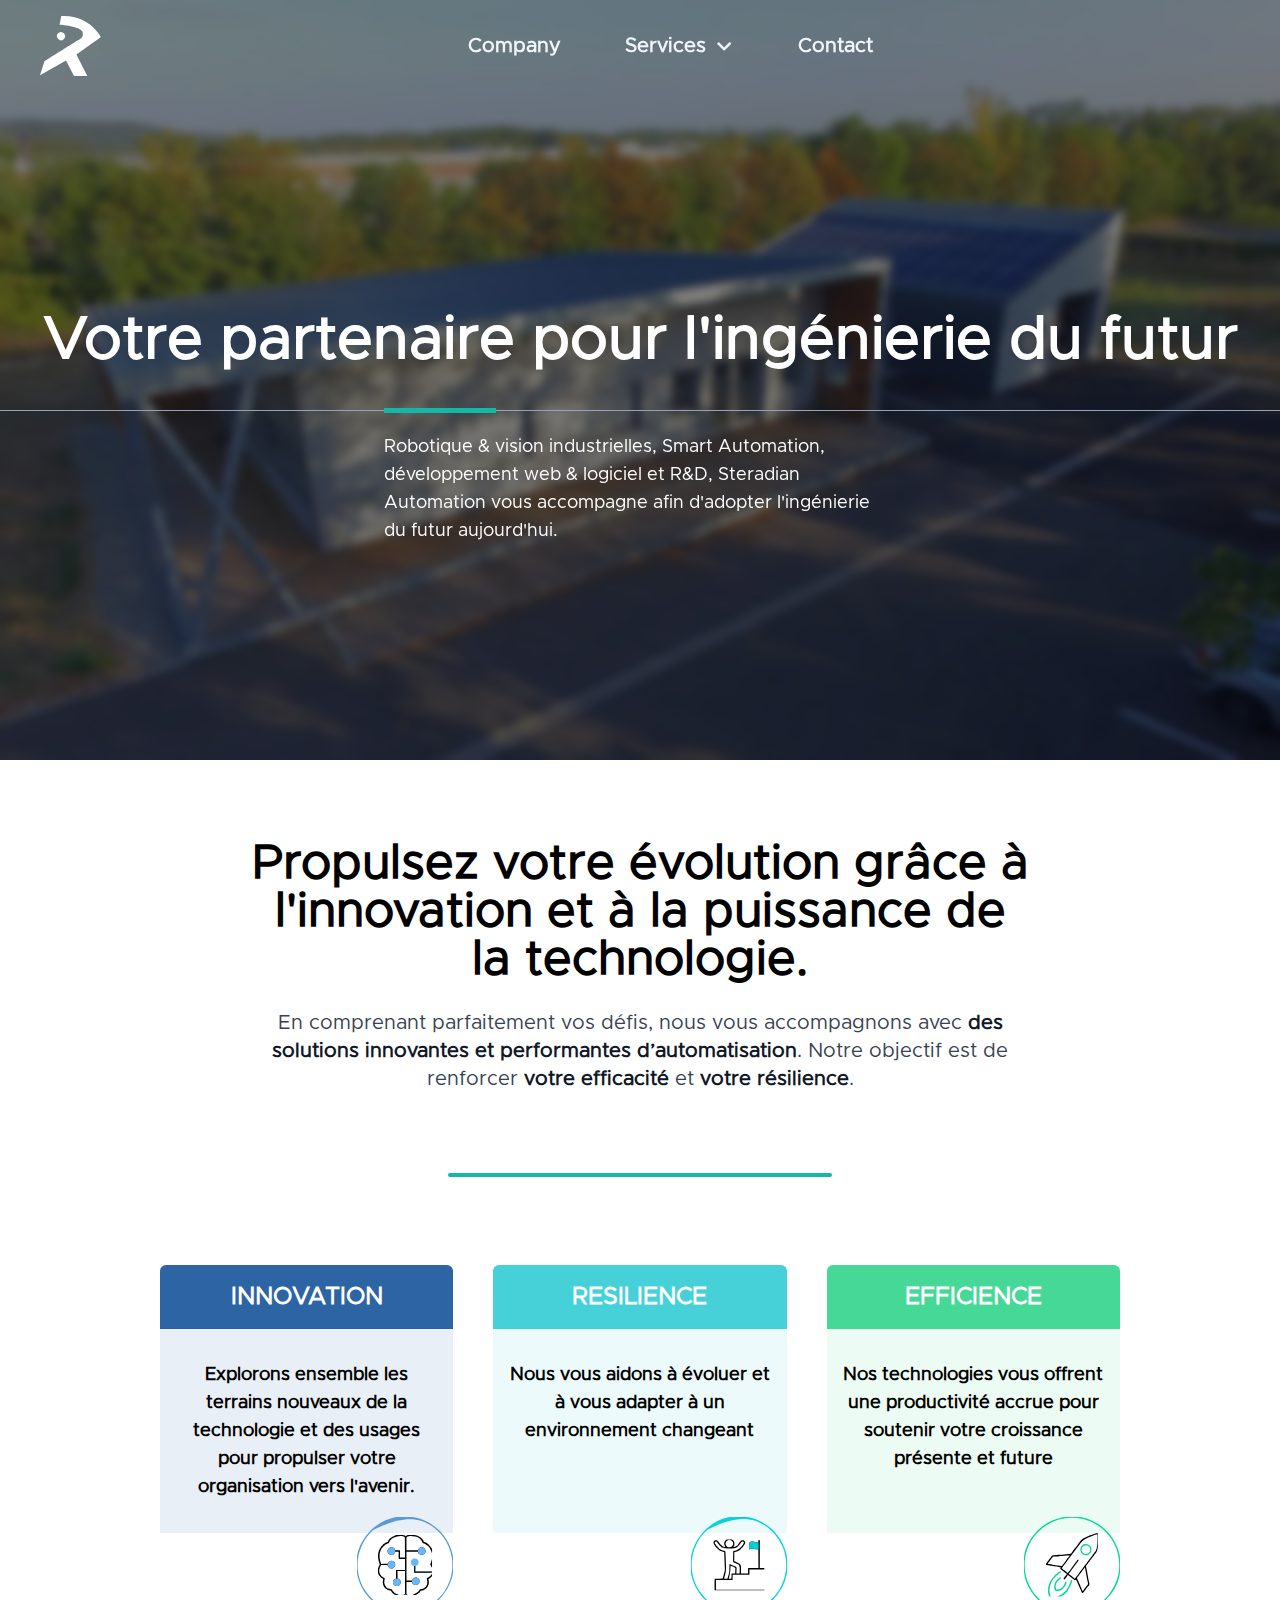
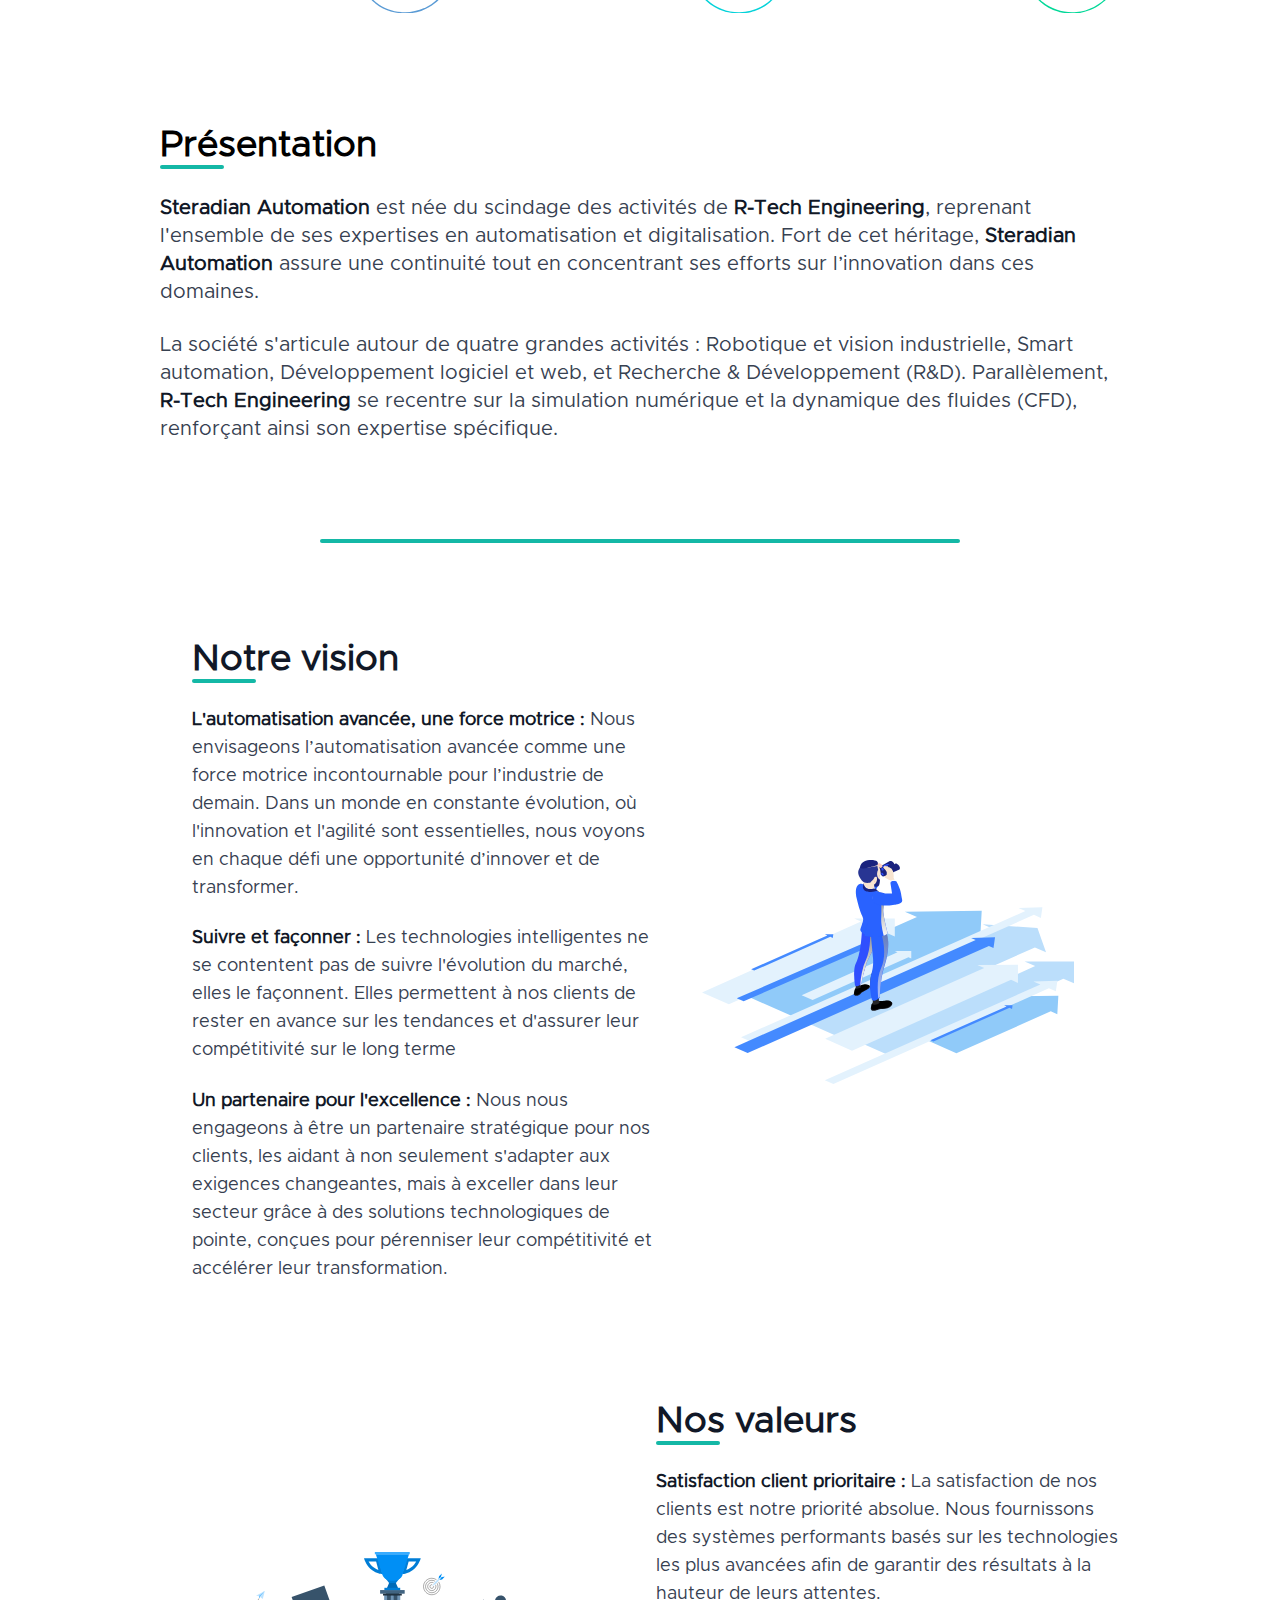
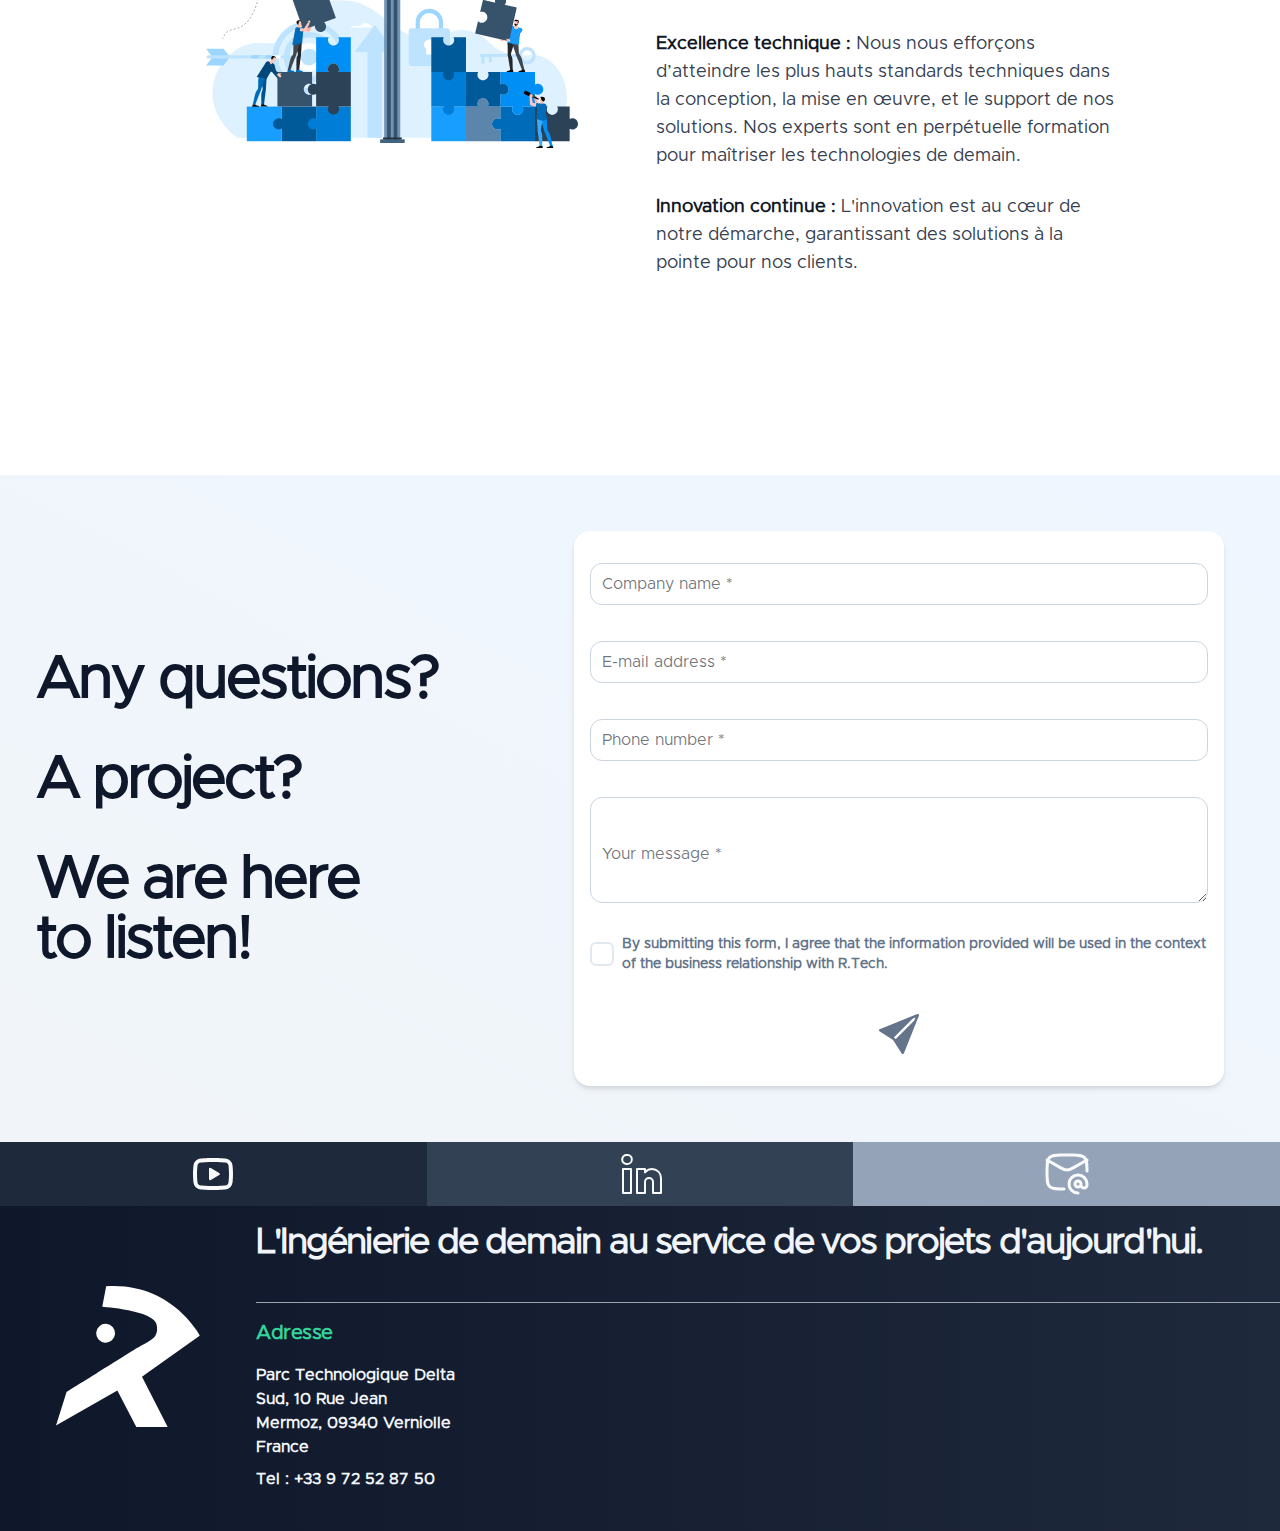
==== commit da954a2e: "Updated repository with new files" ====
--- a/about/index.html
+++ b/about/index.html
@@ -33,35 +33,35 @@
 </style>
 <title>Compagny | R.Tech</title>
 <style>:root{--vc-clr-primary:#000;--vc-clr-secondary:#090f207f;--vc-clr-white:#fff;--vc-icn-width:1.2em;--vc-nav-width:30px;--vc-nav-height:30px;--vc-nav-border-radius:0;--vc-nav-color:var(--vc-clr-primary);--vc-nav-color-hover:var(--vc-clr-secondary);--vc-nav-background:transparent;--vc-pgn-width:12px;--vc-pgn-height:4px;--vc-pgn-margin:4px;--vc-pgn-border-radius:0;--vc-pgn-background-color:var(--vc-clr-secondary);--vc-pgn-active-color:var(--vc-clr-primary)}.carousel{box-sizing:border-box;overscroll-behavior:none;position:relative;text-align:center;touch-action:pan-y}.carousel.is-dragging{touch-action:none}.carousel *{box-sizing:border-box}.carousel__track{display:flex;padding:0!important;position:relative}.carousel__viewport{overflow:hidden}.carousel__sr-only{height:1px;margin:-1px;overflow:hidden;padding:0;position:absolute;width:1px;clip:rect(0,0,0,0);border:0}.carousel__icon{height:var(--vc-icn-width);width:var(--vc-icn-width);fill:currentColor}.carousel__next,.carousel__prev{align-items:center;background:var(--vc-nav-background);border:0;border-radius:var(--vc-nav-border-radius);box-sizing:content-box;color:var(--vc-nav-color);cursor:pointer;display:flex;font-size:var(--vc-nav-height);height:var(--vc-nav-height);justify-content:center;margin:0 10px;padding:0;position:absolute;text-align:center;top:50%;transform:translateY(-50%);width:var(--vc-nav-width)}.carousel__next--disabled,.carousel__prev--disabled{cursor:not-allowed;opacity:.5}.carousel__prev{left:0}.carousel__next{right:0}.carousel--rtl .carousel__prev{left:auto;right:0}.carousel--rtl .carousel__next{left:0;right:auto}@media (hover:hover){.carousel__next:hover,.carousel__prev:hover{color:var(--vc-nav-color-hover)}}.carousel__pagination{display:flex;justify-content:center;line-height:0;list-style:none;margin:10px 0 0;padding:0}.carousel__pagination-button{background:transparent;border:0;cursor:pointer;display:block;margin:0;padding:var(--vc-pgn-margin)}.carousel__pagination-button:after{background-color:var(--vc-pgn-background-color);border-radius:var(--vc-pgn-border-radius);content:"";display:block;height:var(--vc-pgn-height);width:var(--vc-pgn-width)}.carousel__pagination-button--active:after{background-color:var(--vc-pgn-active-color)}@media (hover:hover){.carousel__pagination-button:hover:after{background-color:var(--vc-pgn-active-color)}}.carousel__slide{align-items:center;display:flex;flex-shrink:0;justify-content:center;margin:0;position:relative;scroll-snap-stop:auto;transform:translateZ(0)}</style>
-<style>/*! tailwindcss v3.4.7 | MIT License | https://tailwindcss.com*/*,:after,:before{border-color:rgb(var(--color-gray-200)/1);border-style:solid;border-width:0;box-sizing:border-box}:after,:before{--tw-content:""}:host,html{line-height:1.5;-webkit-text-size-adjust:100%;font-family:ui-sans-serif,system-ui,sans-serif,Apple Color Emoji,Segoe UI Emoji,Segoe UI Symbol,Noto Color Emoji;font-feature-settings:normal;font-variation-settings:normal;-moz-tab-size:4;tab-size:4;-webkit-tap-highlight-color:transparent}body{line-height:inherit;margin:0}hr{border-top-width:1px;color:inherit;height:0}abbr:where([title]){-webkit-text-decoration:underline dotted;text-decoration:underline dotted}h1,h2,h3,h4,h5,h6{font-size:inherit;font-weight:inherit}a{color:inherit;text-decoration:inherit}b,strong{font-weight:bolder}code,kbd,pre,samp{font-family:ui-monospace,SFMono-Regular,Menlo,Monaco,Consolas,Liberation Mono,Courier New,monospace;font-feature-settings:normal;font-size:1em;font-variation-settings:normal}small{font-size:80%}sub,sup{font-size:75%;line-height:0;position:relative;vertical-align:initial}sub{bottom:-.25em}sup{top:-.5em}table{border-collapse:collapse;border-color:inherit;text-indent:0}button,input,optgroup,select,textarea{color:inherit;font-family:inherit;font-feature-settings:inherit;font-size:100%;font-variation-settings:inherit;font-weight:inherit;letter-spacing:inherit;line-height:inherit;margin:0;padding:0}button,select{text-transform:none}button,input:where([type=button]),input:where([type=reset]),input:where([type=submit]){-webkit-appearance:button;background-color:initial;background-image:none}:-moz-focusring{outline:auto}:-moz-ui-invalid{box-shadow:none}progress{vertical-align:initial}::-webkit-inner-spin-button,::-webkit-outer-spin-button{height:auto}[type=search]{-webkit-appearance:textfield;outline-offset:-2px}::-webkit-search-decoration{-webkit-appearance:none}::-webkit-file-upload-button{-webkit-appearance:button;font:inherit}summary{display:list-item}blockquote,dd,dl,figure,h1,h2,h3,h4,h5,h6,hr,p,pre{margin:0}fieldset{margin:0}fieldset,legend{padding:0}menu,ol,ul{list-style:none;margin:0;padding:0}dialog{padding:0}textarea{resize:vertical}input::placeholder,textarea::placeholder{color:rgb(var(--color-gray-400)/1);opacity:1}[role=button],button{cursor:pointer}:disabled{cursor:default}audio,canvas,embed,iframe,img,object,svg,video{display:block;vertical-align:middle}img,video{height:auto;max-width:100%}[hidden]{display:none}*,::backdrop,:after,:before{--tw-border-spacing-x:0;--tw-border-spacing-y:0;--tw-translate-x:0;--tw-translate-y:0;--tw-rotate:0;--tw-skew-x:0;--tw-skew-y:0;--tw-scale-x:1;--tw-scale-y:1;--tw-pan-x: ;--tw-pan-y: ;--tw-pinch-zoom: ;--tw-scroll-snap-strictness:proximity;--tw-gradient-from-position: ;--tw-gradient-via-position: ;--tw-gradient-to-position: ;--tw-ordinal: ;--tw-slashed-zero: ;--tw-numeric-figure: ;--tw-numeric-spacing: ;--tw-numeric-fraction: ;--tw-ring-inset: ;--tw-ring-offset-width:0px;--tw-ring-offset-color:#fff;--tw-ring-color:#3b82f680;--tw-ring-offset-shadow:0 0 #0000;--tw-ring-shadow:0 0 #0000;--tw-shadow:0 0 #0000;--tw-shadow-colored:0 0 #0000;--tw-blur: ;--tw-brightness: ;--tw-contrast: ;--tw-grayscale: ;--tw-hue-rotate: ;--tw-invert: ;--tw-saturate: ;--tw-sepia: ;--tw-drop-shadow: ;--tw-backdrop-blur: ;--tw-backdrop-brightness: ;--tw-backdrop-contrast: ;--tw-backdrop-grayscale: ;--tw-backdrop-hue-rotate: ;--tw-backdrop-invert: ;--tw-backdrop-opacity: ;--tw-backdrop-saturate: ;--tw-backdrop-sepia: ;--tw-contain-size: ;--tw-contain-layout: ;--tw-contain-paint: ;--tw-contain-style: }.container{width:100%}@media (min-width:640px){.container{max-width:640px}}@media (min-width:768px){.container{max-width:768px}}@media (min-width:1024px){.container{max-width:1024px}}@media (min-width:1280px){.container{max-width:1280px}}@media (min-width:1536px){.container{max-width:1536px}}.form-input,.form-multiselect,.form-select,.form-textarea{-webkit-appearance:none;-moz-appearance:none;appearance:none;background-color:#fff;border-color:rgb(var(--color-gray-500)/var(--tw-border-opacity,1));border-radius:0;border-width:1px;font-size:1rem;line-height:1.5rem;padding:.5rem .75rem;--tw-shadow:0 0 #0000}.form-input:focus,.form-multiselect:focus,.form-select:focus,.form-textarea:focus{outline:2px solid #0000;outline-offset:2px;--tw-ring-inset:var(--tw-empty, );--tw-ring-offset-width:0px;--tw-ring-offset-color:#fff;--tw-ring-color:#2563eb;--tw-ring-offset-shadow:var(--tw-ring-inset) 0 0 0 var(--tw-ring-offset-width) var(--tw-ring-offset-color);--tw-ring-shadow:var(--tw-ring-inset) 0 0 0 calc(1px + var(--tw-ring-offset-width)) var(--tw-ring-color);border-color:#2563eb;box-shadow:var(--tw-ring-offset-shadow),var(--tw-ring-shadow),var(--tw-shadow)}.form-input::placeholder,.form-textarea::placeholder{color:rgb(var(--color-gray-500)/var(--tw-text-opacity,1));opacity:1}.form-input::-webkit-datetime-edit-fields-wrapper{padding:0}.form-input::-webkit-date-and-time-value{min-height:1.5em;text-align:inherit}.form-input::-webkit-datetime-edit{display:inline-flex}.form-input::-webkit-datetime-edit,.form-input::-webkit-datetime-edit-day-field,.form-input::-webkit-datetime-edit-hour-field,.form-input::-webkit-datetime-edit-meridiem-field,.form-input::-webkit-datetime-edit-millisecond-field,.form-input::-webkit-datetime-edit-minute-field,.form-input::-webkit-datetime-edit-month-field,.form-input::-webkit-datetime-edit-second-field,.form-input::-webkit-datetime-edit-year-field{padding-bottom:0;padding-top:0}.form-select{background-image:url("data:image/svg+xml;charset=utf-8,%3Csvg xmlns='http://www.w3.org/2000/svg' fill='none' viewBox='0 0 20 20'%3E%3Cpath stroke='rgb(var(--color-gray-500) / var(--tw-stroke-opacity, 1))' stroke-linecap='round' stroke-linejoin='round' stroke-width='1.5' d='m6 8 4 4 4-4'/%3E%3C/svg%3E");background-position:right .5rem center;background-repeat:no-repeat;background-size:1.5em 1.5em;padding-right:2.5rem;-webkit-print-color-adjust:exact;print-color-adjust:exact}.form-select:where([size]:not([size="1"])){background-image:none;background-position:0 0;background-repeat:unset;background-size:initial;padding-right:.75rem;-webkit-print-color-adjust:unset;print-color-adjust:unset}.form-checkbox,.form-radio{-webkit-appearance:none;-moz-appearance:none;appearance:none;background-color:#fff;background-origin:border-box;border-color:rgb(var(--color-gray-500)/var(--tw-border-opacity,1));border-width:1px;color:#2563eb;display:inline-block;flex-shrink:0;height:1rem;padding:0;-webkit-print-color-adjust:exact;print-color-adjust:exact;-webkit-user-select:none;user-select:none;vertical-align:middle;width:1rem;--tw-shadow:0 0 #0000}.form-checkbox{border-radius:0}.form-radio{border-radius:100%}.form-checkbox:focus,.form-radio:focus{outline:2px solid #0000;outline-offset:2px;--tw-ring-inset:var(--tw-empty, );--tw-ring-offset-width:2px;--tw-ring-offset-color:#fff;--tw-ring-color:#2563eb;--tw-ring-offset-shadow:var(--tw-ring-inset) 0 0 0 var(--tw-ring-offset-width) var(--tw-ring-offset-color);--tw-ring-shadow:var(--tw-ring-inset) 0 0 0 calc(2px + var(--tw-ring-offset-width)) var(--tw-ring-color);box-shadow:var(--tw-ring-offset-shadow),var(--tw-ring-shadow),var(--tw-shadow)}.form-checkbox:checked,.form-radio:checked{background-color:currentColor;background-position:50%;background-repeat:no-repeat;background-size:100% 100%;border-color:#0000}.form-checkbox:checked{background-image:url("data:image/svg+xml;charset=utf-8,%3Csvg xmlns='http://www.w3.org/2000/svg' fill='%23fff' viewBox='0 0 16 16'%3E%3Cpath d='M12.207 4.793a1 1 0 0 1 0 1.414l-5 5a1 1 0 0 1-1.414 0l-2-2a1 1 0 0 1 1.414-1.414L6.5 9.086l4.293-4.293a1 1 0 0 1 1.414 0'/%3E%3C/svg%3E")}@media (forced-colors:active){.form-checkbox:checked{-webkit-appearance:auto;-moz-appearance:auto;appearance:auto}}.form-radio:checked{background-image:url("data:image/svg+xml;charset=utf-8,%3Csvg xmlns='http://www.w3.org/2000/svg' fill='%23fff' viewBox='0 0 16 16'%3E%3Ccircle cx='8' cy='8' r='3'/%3E%3C/svg%3E")}@media (forced-colors:active){.form-radio:checked{-webkit-appearance:auto;-moz-appearance:auto;appearance:auto}}.form-checkbox:checked:focus,.form-checkbox:checked:hover,.form-checkbox:indeterminate,.form-radio:checked:focus,.form-radio:checked:hover{background-color:currentColor;border-color:#0000}.form-checkbox:indeterminate{background-image:url("data:image/svg+xml;charset=utf-8,%3Csvg xmlns='http://www.w3.org/2000/svg' fill='none' viewBox='0 0 16 16'%3E%3Cpath stroke='%23fff' stroke-linecap='round' stroke-linejoin='round' stroke-width='2' d='M4 8h8'/%3E%3C/svg%3E");background-position:50%;background-repeat:no-repeat;background-size:100% 100%}@media (forced-colors:active){.form-checkbox:indeterminate{-webkit-appearance:auto;-moz-appearance:auto;appearance:auto}}.form-checkbox:indeterminate:focus,.form-checkbox:indeterminate:hover{background-color:currentColor;border-color:#0000}.prose{color:var(--tw-prose-body);max-width:65ch}.prose :where(p):not(:where([class~=not-prose],[class~=not-prose] *)){margin-bottom:1.25em;margin-top:1.25em}.prose :where([class~=lead]):not(:where([class~=not-prose],[class~=not-prose] *)){color:var(--tw-prose-lead);font-size:1.25em;line-height:1.6;margin-bottom:1.2em;margin-top:1.2em}.prose :where(a):not(:where([class~=not-prose],[class~=not-prose] *)){color:var(--tw-prose-links);font-weight:500;text-decoration:underline}.prose :where(strong):not(:where([class~=not-prose],[class~=not-prose] *)){color:var(--tw-prose-bold);font-weight:600}.prose :where(a strong):not(:where([class~=not-prose],[class~=not-prose] *)){color:inherit}.prose :where(blockquote strong):not(:where([class~=not-prose],[class~=not-prose] *)){color:inherit}.prose :where(thead th strong):not(:where([class~=not-prose],[class~=not-prose] *)){color:inherit}.prose :where(ol):not(:where([class~=not-prose],[class~=not-prose] *)){list-style-type:decimal;margin-bottom:1.25em;margin-top:1.25em;padding-inline-start:1.625em}.prose :where(ol[type=A]):not(:where([class~=not-prose],[class~=not-prose] *)){list-style-type:upper-alpha}.prose :where(ol[type=a]):not(:where([class~=not-prose],[class~=not-prose] *)){list-style-type:lower-alpha}.prose :where(ol[type=A s]):not(:where([class~=not-prose],[class~=not-prose] *)){list-style-type:upper-alpha}.prose :where(ol[type=a s]):not(:where([class~=not-prose],[class~=not-prose] *)){list-style-type:lower-alpha}.prose :where(ol[type=I]):not(:where([class~=not-prose],[class~=not-prose] *)){list-style-type:upper-roman}.prose :where(ol[type=i]):not(:where([class~=not-prose],[class~=not-prose] *)){list-style-type:lower-roman}.prose :where(ol[type=I s]):not(:where([class~=not-prose],[class~=not-prose] *)){list-style-type:upper-roman}.prose :where(ol[type=i s]):not(:where([class~=not-prose],[class~=not-prose] *)){list-style-type:lower-roman}.prose :where(ol[type="1"]):not(:where([class~=not-prose],[class~=not-prose] *)){list-style-type:decimal}.prose :where(ul):not(:where([class~=not-prose],[class~=not-prose] *)){list-style-type:disc;margin-bottom:1.25em;margin-top:1.25em;padding-inline-start:1.625em}.prose :where(ol>li):not(:where([class~=not-prose],[class~=not-prose] *))::marker{color:var(--tw-prose-counters);font-weight:400}.prose :where(ul>li):not(:where([class~=not-prose],[class~=not-prose] *))::marker{color:var(--tw-prose-bullets)}.prose :where(dt):not(:where([class~=not-prose],[class~=not-prose] *)){color:var(--tw-prose-headings);font-weight:600;margin-top:1.25em}.prose :where(hr):not(:where([class~=not-prose],[class~=not-prose] *)){border-color:var(--tw-prose-hr);border-top-width:1px;margin-bottom:3em;margin-top:3em}.prose :where(blockquote):not(:where([class~=not-prose],[class~=not-prose] *)){border-inline-start-color:var(--tw-prose-quote-borders);border-inline-start-width:.25rem;color:var(--tw-prose-quotes);font-style:italic;font-weight:500;margin-bottom:1.6em;margin-top:1.6em;padding-inline-start:1em;quotes:"“""”""‘""’"}.prose :where(blockquote p:first-of-type):not(:where([class~=not-prose],[class~=not-prose] *)):before{content:open-quote}.prose :where(blockquote p:last-of-type):not(:where([class~=not-prose],[class~=not-prose] *)):after{content:close-quote}.prose :where(h1):not(:where([class~=not-prose],[class~=not-prose] *)){color:var(--tw-prose-headings);font-size:2.25em;font-weight:800;line-height:1.1111111;margin-bottom:.8888889em;margin-top:0}.prose :where(h1 strong):not(:where([class~=not-prose],[class~=not-prose] *)){color:inherit;font-weight:900}.prose :where(h2):not(:where([class~=not-prose],[class~=not-prose] *)){color:var(--tw-prose-headings);font-size:1.5em;font-weight:700;line-height:1.3333333;margin-bottom:1em;margin-top:2em}.prose :where(h2 strong):not(:where([class~=not-prose],[class~=not-prose] *)){color:inherit;font-weight:800}.prose :where(h3):not(:where([class~=not-prose],[class~=not-prose] *)){color:var(--tw-prose-headings);font-size:1.25em;font-weight:600;line-height:1.6;margin-bottom:.6em;margin-top:1.6em}.prose :where(h3 strong):not(:where([class~=not-prose],[class~=not-prose] *)){color:inherit;font-weight:700}.prose :where(h4):not(:where([class~=not-prose],[class~=not-prose] *)){color:var(--tw-prose-headings);font-weight:600;line-height:1.5;margin-bottom:.5em;margin-top:1.5em}.prose :where(h4 strong):not(:where([class~=not-prose],[class~=not-prose] *)){color:inherit;font-weight:700}.prose :where(img):not(:where([class~=not-prose],[class~=not-prose] *)){margin-bottom:2em;margin-top:2em}.prose :where(picture):not(:where([class~=not-prose],[class~=not-prose] *)){display:block;margin-bottom:2em;margin-top:2em}.prose :where(video):not(:where([class~=not-prose],[class~=not-prose] *)){margin-bottom:2em;margin-top:2em}.prose :where(kbd):not(:where([class~=not-prose],[class~=not-prose] *)){border-radius:.3125rem;box-shadow:0 0 0 1px rgb(var(--tw-prose-kbd-shadows)/10%),0 3px rgb(var(--tw-prose-kbd-shadows)/10%);color:var(--tw-prose-kbd);font-family:inherit;font-size:.875em;font-weight:500;padding-inline-end:.375em;padding-bottom:.1875em;padding-top:.1875em;padding-inline-start:.375em}.prose :where(code):not(:where([class~=not-prose],[class~=not-prose] *)){color:var(--tw-prose-code);font-size:.875em;font-weight:600}.prose :where(code):not(:where([class~=not-prose],[class~=not-prose] *)):before{content:"`"}.prose :where(code):not(:where([class~=not-prose],[class~=not-prose] *)):after{content:"`"}.prose :where(a code):not(:where([class~=not-prose],[class~=not-prose] *)){color:inherit}.prose :where(h1 code):not(:where([class~=not-prose],[class~=not-prose] *)){color:inherit}.prose :where(h2 code):not(:where([class~=not-prose],[class~=not-prose] *)){color:inherit;font-size:.875em}.prose :where(h3 code):not(:where([class~=not-prose],[class~=not-prose] *)){color:inherit;font-size:.9em}.prose :where(h4 code):not(:where([class~=not-prose],[class~=not-prose] *)){color:inherit}.prose :where(blockquote code):not(:where([class~=not-prose],[class~=not-prose] *)){color:inherit}.prose :where(thead th code):not(:where([class~=not-prose],[class~=not-prose] *)){color:inherit}.prose :where(pre):not(:where([class~=not-prose],[class~=not-prose] *)){background-color:var(--tw-prose-pre-bg);border-radius:.375rem;color:var(--tw-prose-pre-code);font-size:.875em;font-weight:400;line-height:1.7142857;margin-bottom:1.7142857em;margin-top:1.7142857em;overflow-x:auto;padding-inline-end:1.1428571em;padding-bottom:.8571429em;padding-top:.8571429em;padding-inline-start:1.1428571em}.prose :where(pre code):not(:where([class~=not-prose],[class~=not-prose] *)){background-color:initial;border-radius:0;border-width:0;color:inherit;font-family:inherit;font-size:inherit;font-weight:inherit;line-height:inherit;padding:0}.prose :where(pre code):not(:where([class~=not-prose],[class~=not-prose] *)):before{content:none}.prose :where(pre code):not(:where([class~=not-prose],[class~=not-prose] *)):after{content:none}.prose :where(table):not(:where([class~=not-prose],[class~=not-prose] *)){font-size:.875em;line-height:1.7142857;margin-bottom:2em;margin-top:2em;table-layout:auto;width:100%}.prose :where(thead):not(:where([class~=not-prose],[class~=not-prose] *)){border-bottom-color:var(--tw-prose-th-borders);border-bottom-width:1px}.prose :where(thead th):not(:where([class~=not-prose],[class~=not-prose] *)){color:var(--tw-prose-headings);font-weight:600;padding-inline-end:.5714286em;padding-bottom:.5714286em;padding-inline-start:.5714286em;vertical-align:bottom}.prose :where(tbody tr):not(:where([class~=not-prose],[class~=not-prose] *)){border-bottom-color:var(--tw-prose-td-borders);border-bottom-width:1px}.prose :where(tbody tr:last-child):not(:where([class~=not-prose],[class~=not-prose] *)){border-bottom-width:0}.prose :where(tbody td):not(:where([class~=not-prose],[class~=not-prose] *)){vertical-align:initial}.prose :where(tfoot):not(:where([class~=not-prose],[class~=not-prose] *)){border-top-color:var(--tw-prose-th-borders);border-top-width:1px}.prose :where(tfoot td):not(:where([class~=not-prose],[class~=not-prose] *)){vertical-align:top}.prose :where(th,td):not(:where([class~=not-prose],[class~=not-prose] *)){text-align:start}.prose :where(figure>*):not(:where([class~=not-prose],[class~=not-prose] *)){margin-bottom:0;margin-top:0}.prose :where(figcaption):not(:where([class~=not-prose],[class~=not-prose] *)){color:var(--tw-prose-captions);font-size:.875em;line-height:1.4285714;margin-top:.8571429em}.prose{--tw-prose-body:#374151;--tw-prose-headings:#111827;--tw-prose-lead:#4b5563;--tw-prose-links:#111827;--tw-prose-bold:#111827;--tw-prose-counters:#6b7280;--tw-prose-bullets:#d1d5db;--tw-prose-hr:#e5e7eb;--tw-prose-quotes:#111827;--tw-prose-quote-borders:#e5e7eb;--tw-prose-captions:#6b7280;--tw-prose-kbd:#111827;--tw-prose-kbd-shadows:17 24 39;--tw-prose-code:#111827;--tw-prose-pre-code:#e5e7eb;--tw-prose-pre-bg:#1f2937;--tw-prose-th-borders:#d1d5db;--tw-prose-td-borders:#e5e7eb;--tw-prose-invert-body:#d1d5db;--tw-prose-invert-headings:#fff;--tw-prose-invert-lead:#9ca3af;--tw-prose-invert-links:#fff;--tw-prose-invert-bold:#fff;--tw-prose-invert-counters:#9ca3af;--tw-prose-invert-bullets:#4b5563;--tw-prose-invert-hr:#374151;--tw-prose-invert-quotes:#f3f4f6;--tw-prose-invert-quote-borders:#374151;--tw-prose-invert-captions:#9ca3af;--tw-prose-invert-kbd:#fff;--tw-prose-invert-kbd-shadows:255 255 255;--tw-prose-invert-code:#fff;--tw-prose-invert-pre-code:#d1d5db;--tw-prose-invert-pre-bg:#00000080;--tw-prose-invert-th-borders:#4b5563;--tw-prose-invert-td-borders:#374151;font-size:1rem;line-height:1.75}.prose :where(picture>img):not(:where([class~=not-prose],[class~=not-prose] *)){margin-bottom:0;margin-top:0}.prose :where(li):not(:where([class~=not-prose],[class~=not-prose] *)){margin-bottom:.5em;margin-top:.5em}.prose :where(ol>li):not(:where([class~=not-prose],[class~=not-prose] *)){padding-inline-start:.375em}.prose :where(ul>li):not(:where([class~=not-prose],[class~=not-prose] *)){padding-inline-start:.375em}.prose :where(.prose>ul>li p):not(:where([class~=not-prose],[class~=not-prose] *)){margin-bottom:.75em;margin-top:.75em}.prose :where(.prose>ul>li>p:first-child):not(:where([class~=not-prose],[class~=not-prose] *)){margin-top:1.25em}.prose :where(.prose>ul>li>p:last-child):not(:where([class~=not-prose],[class~=not-prose] *)){margin-bottom:1.25em}.prose :where(.prose>ol>li>p:first-child):not(:where([class~=not-prose],[class~=not-prose] *)){margin-top:1.25em}.prose :where(.prose>ol>li>p:last-child):not(:where([class~=not-prose],[class~=not-prose] *)){margin-bottom:1.25em}.prose :where(ul ul,ul ol,ol ul,ol ol):not(:where([class~=not-prose],[class~=not-prose] *)){margin-bottom:.75em;margin-top:.75em}.prose :where(dl):not(:where([class~=not-prose],[class~=not-prose] *)){margin-bottom:1.25em;margin-top:1.25em}.prose :where(dd):not(:where([class~=not-prose],[class~=not-prose] *)){margin-top:.5em;padding-inline-start:1.625em}.prose :where(hr+*):not(:where([class~=not-prose],[class~=not-prose] *)){margin-top:0}.prose :where(h2+*):not(:where([class~=not-prose],[class~=not-prose] *)){margin-top:0}.prose :where(h3+*):not(:where([class~=not-prose],[class~=not-prose] *)){margin-top:0}.prose :where(h4+*):not(:where([class~=not-prose],[class~=not-prose] *)){margin-top:0}.prose :where(thead th:first-child):not(:where([class~=not-prose],[class~=not-prose] *)){padding-inline-start:0}.prose :where(thead th:last-child):not(:where([class~=not-prose],[class~=not-prose] *)){padding-inline-end:0}.prose :where(tbody td,tfoot td):not(:where([class~=not-prose],[class~=not-prose] *)){padding-inline-end:.5714286em;padding-bottom:.5714286em;padding-top:.5714286em;padding-inline-start:.5714286em}.prose :where(tbody td:first-child,tfoot td:first-child):not(:where([class~=not-prose],[class~=not-prose] *)){padding-inline-start:0}.prose :where(tbody td:last-child,tfoot td:last-child):not(:where([class~=not-prose],[class~=not-prose] *)){padding-inline-end:0}.prose :where(figure):not(:where([class~=not-prose],[class~=not-prose] *)){margin-bottom:2em;margin-top:2em}.prose :where(.prose>:first-child):not(:where([class~=not-prose],[class~=not-prose] *)){margin-top:0}.prose :where(.prose>:last-child):not(:where([class~=not-prose],[class~=not-prose] *)){margin-bottom:0}.sr-only{height:1px;margin:-1px;overflow:hidden;padding:0;position:absolute;width:1px;clip:rect(0,0,0,0);border-width:0;white-space:nowrap}.pointer-events-none{pointer-events:none}.pointer-events-auto{pointer-events:auto}.visible{visibility:visible}.invisible{visibility:hidden}.static{position:static}.\!fixed{position:fixed!important}.fixed{position:fixed}.\!absolute{position:absolute!important}.absolute{position:absolute}.relative{position:relative}.\!sticky{position:sticky!important}.sticky{position:sticky}.inset-0{top:0;right:0;bottom:0;left:0}.inset-x-0{left:0;right:0}.inset-y-0{bottom:0;top:0}.\!left-0{left:0!important}.\!top-0{top:0!important}.-bottom-1{bottom:-.25rem}.-bottom-\[0\.5px\]{bottom:-.5px}.-left-1{left:-.25rem}.-right-1{right:-.25rem}.-right-10{right:-2.5rem}.-top-0\.5{top:-.125rem}.-top-1{top:-.25rem}.bottom-0{bottom:0}.bottom-4{bottom:1rem}.bottom-6{bottom:1.5rem}.bottom-80{bottom:20rem}.bottom-\[-0\.75rem\]{bottom:-.75rem}.bottom-\[20px\]{bottom:20px}.end-0{inset-inline-end:0}.end-4{inset-inline-end:1rem}.left-0{left:0}.left-1\/2{left:50%}.left-10{left:2.5rem}.left-2\/4{left:50%}.left-4{left:1rem}.left-8{left:2rem}.left-\[167px\]{left:167px}.left-\[4px\]{left:4px}.left-\[50\%\]{left:50%}.left-\[8px\]{left:8px}.right-0{right:0}.right-12{right:3rem}.right-3{right:.75rem}.right-4{right:1rem}.right-\[\.75rem\]{right:.75rem}.right-\[0\.5rem\]{right:.5rem}.right-\[20px\]{right:20px}.right-\[50\%\]{right:50%}.right-px{right:1px}.start-0{inset-inline-start:0}.start-4{inset-inline-start:1rem}.top-0{top:0}.top-1\/2{top:50%}.top-20{top:5rem}.top-24{top:6rem}.top-\[4px\]{top:4px}.top-\[50\%\]{top:50%}.top-\[8px\]{top:8px}.top-full{top:100%}.top-px{top:1px}.z-0{z-index:0}.z-10{z-index:10}.z-20{z-index:20}.z-30{z-index:30}.z-40{z-index:40}.z-50{z-index:50}.z-\[1\]{z-index:1}.z-\[55\]{z-index:55}.order-1{order:1}.order-2{order:2}.order-3{order:3}.col-span-1{grid-column:span 1/span 1}.col-span-4{grid-column:span 4/span 4}.col-start-1{grid-column-start:1}.row-start-1{grid-row-start:1}.float-left{float:left}.\!m-0{margin:0!important}.-m-1\.5{margin:-.375rem}.-m-5{margin:-1.25rem}.m-0{margin:0}.m-10{margin:2.5rem}.m-2{margin:.5rem}.m-3{margin:.75rem}.m-4{margin:1rem}.m-5{margin:1.25rem}.m-\[0\.143rem\]{margin:.143rem}.m-auto{margin:auto}.-mx-1{margin-left:-.25rem;margin-right:-.25rem}.-my-1\.5{margin-bottom:-.375rem;margin-top:-.375rem}.mx-0{margin-left:0;margin-right:0}.mx-1{margin-left:.25rem;margin-right:.25rem}.mx-14{margin-left:3.5rem;margin-right:3.5rem}.mx-2{margin-left:.5rem;margin-right:.5rem}.mx-3{margin-left:.75rem;margin-right:.75rem}.mx-4{margin-left:1rem;margin-right:1rem}.mx-auto{margin-left:auto;margin-right:auto}.my-0{margin-bottom:0;margin-top:0}.my-1{margin-bottom:.25rem;margin-top:.25rem}.my-1\.5{margin-bottom:.375rem;margin-top:.375rem}.my-14{margin-bottom:3.5rem;margin-top:3.5rem}.my-16{margin-bottom:4rem;margin-top:4rem}.my-2{margin-bottom:.5rem;margin-top:.5rem}.my-20{margin-bottom:5rem;margin-top:5rem}.my-24{margin-bottom:6rem;margin-top:6rem}.my-4{margin-bottom:1rem;margin-top:1rem}.my-5{margin-bottom:1.25rem;margin-top:1.25rem}.-mb-\[2px\]{margin-bottom:-2px}.-mb-px{margin-bottom:-1px}.-me-1\.5{margin-inline-end:-.375rem}.-ml-1{margin-left:-.25rem}.-ml-3{margin-left:-.75rem}.-ml-4{margin-left:-1rem}.-ml-\[2px\]{margin-left:-2px}.-ml-\[5px\]{margin-left:-5px}.-ml-px{margin-left:-1px}.-mr-2{margin-right:-.5rem}.-ms-1\.5{margin-inline-start:-.375rem}.-mt-1{margin-top:-.25rem}.-mt-2{margin-top:-.5rem}.-mt-3{margin-top:-.75rem}.-mt-4{margin-top:-1rem}.-mt-\[5px\]{margin-top:-5px}.mb-0{margin-bottom:0}.mb-1{margin-bottom:.25rem}.mb-1\.5{margin-bottom:.375rem}.mb-10{margin-bottom:2.5rem}.mb-2{margin-bottom:.5rem}.mb-4{margin-bottom:1rem}.mb-6{margin-bottom:1.5rem}.mb-\[-0\.5715rem\]{margin-bottom:-.5715rem}.me-1\.5{margin-inline-end:.375rem}.ml-0{margin-left:0}.ml-2{margin-left:.5rem}.ml-\[-0\.4715rem\]{margin-left:-.4715rem}.ml-\[-0\.5715rem\]{margin-left:-.5715rem}.ml-\[-1px\]{margin-left:-1px}.ml-auto{margin-left:auto}.mr-0{margin-right:0}.mr-1{margin-right:.25rem}.mr-2{margin-right:.5rem}.mr-4{margin-right:1rem}.mr-auto{margin-right:auto}.ms-3{margin-inline-start:.75rem}.ms-auto{margin-inline-start:auto}.mt-0{margin-top:0}.mt-1{margin-top:.25rem}.mt-2{margin-top:.5rem}.mt-3{margin-top:.75rem}.mt-4{margin-top:1rem}.mt-6{margin-top:1.5rem}.mt-8{margin-top:2rem}.mt-\[-0\.5715rem\]{margin-top:-.5715rem}.mt-\[-0\.5rem\]{margin-top:-.5rem}.box-border{box-sizing:border-box}.line-clamp-1{display:-webkit-box;overflow:hidden;-webkit-box-orient:vertical;-webkit-line-clamp:1}.block{display:block}.inline-block{display:inline-block}.inline{display:inline}.flex{display:flex}.inline-flex{display:inline-flex}.table{display:table}.grid{display:grid}.inline-grid{display:inline-grid}.hidden{display:none}.size-6{height:1.5rem;width:1.5rem}.size-7{height:1.75rem;width:1.75rem}.size-9{height:2.25rem;width:2.25rem}.\!h-screen{height:100vh!important}.h-0{height:0}.h-0\.5{height:.125rem}.h-1{height:.25rem}.h-1\.5{height:.375rem}.h-1\/3{height:33.333333%}.h-10{height:2.5rem}.h-12{height:3rem}.h-14{height:3.5rem}.h-16{height:4rem}.h-2{height:.5rem}.h-2\.5{height:.625rem}.h-2\/5{height:40%}.h-20{height:5rem}.h-28{height:7rem}.h-3{height:.75rem}.h-3\.5{height:.875rem}.h-36{height:9rem}.h-4{height:1rem}.h-4\/5{height:80%}.h-40{height:10rem}.h-5{height:1.25rem}.h-56{height:14rem}.h-6{height:1.5rem}.h-7{height:1.75rem}.h-72{height:18rem}.h-8{height:2rem}.h-9{height:2.25rem}.h-\[0\.857rem\]{height:.857rem}.h-\[1\.143rem\]{height:1.143rem}.h-\[1\.25rem\]{height:1.25rem}.h-\[1\.571rem\]{height:1.571rem}.h-\[1\.5rem\]{height:1.5rem}.h-\[10px\]{height:10px}.h-\[150px\]{height:150px}.h-\[166px\]{height:166px}.h-\[1px\]{height:1px}.h-\[2\.25rem\]{height:2.25rem}.h-\[20px\]{height:20px}.h-\[220px\]{height:220px}.h-\[2px\]{height:2px}.h-\[2rem\]{height:2rem}.h-\[360px\]{height:360px}.h-\[380px\]{height:380px}.h-\[3rem\]{height:3rem}.h-\[4px\]{height:4px}.h-\[5px\]{height:5px}.h-\[650px\]{height:650px}.h-\[700px\]{height:700px}.h-\[760px\]{height:760px}.h-\[9px\]{height:9px}.h-\[calc\(100\%\+18px\)\]{height:calc(100% + 18px)}.h-\[calc\(100\%-2px\)\]{height:calc(100% - 2px)}.h-auto{height:auto}.h-fit{height:fit-content}.h-full{height:100%}.h-px{height:1px}.h-screen{height:100vh}.\!max-h-full{max-height:100%!important}.max-h-0{max-height:0}.max-h-24{max-height:6rem}.max-h-40{max-height:10rem}.max-h-60{max-height:15rem}.max-h-96{max-height:24rem}.max-h-\[1000px\]{max-height:1000px}.max-h-\[200px\]{max-height:200px}.max-h-\[90vh\]{max-height:90vh}.min-h-0{min-height:0}.min-h-\[2\.877rem\]{min-height:2.877rem}.min-h-\[500px\]{min-height:500px}.min-h-\[70px\]{min-height:70px}.min-h-\[80px\]{min-height:80px}.min-h-full{min-height:100%}.\!w-16{width:4rem!important}.\!w-screen{width:100vw!important}.w-0{width:0}.w-0\.5{width:.125rem}.w-1{width:.25rem}.w-1\/3{width:33.333333%}.w-10{width:2.5rem}.w-11{width:2.75rem}.w-12{width:3rem}.w-14{width:3.5rem}.w-16{width:4rem}.w-2{width:.5rem}.w-2\.5{width:.625rem}.w-2\/3{width:66.666667%}.w-2\/5{width:40%}.w-20{width:5rem}.w-24{width:6rem}.w-28{width:7rem}.w-3{width:.75rem}.w-3\/12{width:25%}.w-32{width:8rem}.w-36{width:9rem}.w-4{width:1rem}.w-4\/5{width:80%}.w-48{width:12rem}.w-5{width:1.25rem}.w-56{width:14rem}.w-6{width:1.5rem}.w-60{width:15rem}.w-7{width:1.75rem}.w-8{width:2rem}.w-80{width:20rem}.w-9{width:2.25rem}.w-96{width:24rem}.w-\[0\.857rem\]{width:.857rem}.w-\[1\%\]{width:1%}.w-\[1\.143rem\]{width:1.143rem}.w-\[1\.571rem\]{width:1.571rem}.w-\[10px\]{width:10px}.w-\[150px\]{width:150px}.w-\[17px\]{width:17px}.w-\[193px\]{width:193px}.w-\[20vh\]{width:20vh}.w-\[21px\]{width:21px}.w-\[2px\]{width:2px}.w-\[2rem\]{width:2rem}.w-\[3\.25rem\]{width:3.25rem}.w-\[3\.75rem\]{width:3.75rem}.w-\[360px\]{width:360px}.w-\[380px\]{width:380px}.w-\[3rem\]{width:3rem}.w-\[9px\]{width:9px}.w-\[calc\(100\%\+0\.5rem\)\]{width:calc(100% + .5rem)}.w-\[calc\(100\%\+18px\)\]{width:calc(100% + 18px)}.w-auto{width:auto}.w-fit{width:fit-content}.w-full{width:100%}.w-px{width:1px}.w-screen{width:100vw}.min-w-0{min-width:0}.min-w-9{min-width:2.25rem}.min-w-\[0\.375rem\]{min-width:.375rem}.min-w-\[0\.5rem\]{min-width:.5rem}.min-w-\[0\.625rem\]{min-width:.625rem}.min-w-\[0\.75rem\]{min-width:.75rem}.min-w-\[0\.875rem\]{min-width:.875rem}.min-w-\[1\.25rem\]{min-width:1.25rem}.min-w-\[1\.5rem\]{min-width:1.5rem}.min-w-\[12\.5rem\]{min-width:12.5rem}.min-w-\[12rem\]{min-width:12rem}.min-w-\[16px\]{min-width:16px}.min-w-\[1rem\]{min-width:1rem}.min-w-\[2\.25rem\]{min-width:2.25rem}.min-w-\[20px\]{min-width:20px}.min-w-\[24px\]{min-width:24px}.min-w-\[3rem\]{min-width:3rem}.min-w-\[4px\]{min-width:4px}.min-w-\[5px\]{min-width:5px}.min-w-\[80vw\]{min-width:80vw}.min-w-fit{min-width:fit-content}.min-w-full{min-width:100%}.max-w-24{max-width:6rem}.max-w-7xl{max-width:80rem}.max-w-\[1000px\]{max-width:1000px}.max-w-full{max-width:100%}.max-w-md{max-width:28rem}.max-w-screen-2xl{max-width:1536px}.max-w-xs{max-width:20rem}.flex-1{flex:1 1 0%}.flex-\[initial\]{flex:initial}.flex-auto{flex:1 1 auto}.flex-initial{flex:0 1 auto}.flex-none{flex:none}.flex-shrink{flex-shrink:1}.flex-shrink-0{flex-shrink:0}.shrink{flex-shrink:1}.shrink-0{flex-shrink:0}.grow{flex-grow:1}.grow-0{flex-grow:0}.basis-2\/4{flex-basis:50%}.table-fixed{table-layout:fixed}.border-collapse{border-collapse:collapse}.border-separate{border-collapse:initial}.border-spacing-0{--tw-border-spacing-x:0px;--tw-border-spacing-y:0px;border-spacing:var(--tw-border-spacing-x) var(--tw-border-spacing-y)}.origin-bottom{transform-origin:bottom}.origin-center{transform-origin:center}.origin-left{transform-origin:left}.origin-right{transform-origin:right}.origin-top{transform-origin:top}.origin-top-right{transform-origin:top right}.-translate-x-1\/2,.-translate-x-2\/4{--tw-translate-x:-50%}.-translate-x-1\/2,.-translate-x-2\/4,.-translate-x-full{transform:translate(var(--tw-translate-x),var(--tw-translate-y)) rotate(var(--tw-rotate)) skew(var(--tw-skew-x)) skewY(var(--tw-skew-y)) scaleX(var(--tw-scale-x)) scaleY(var(--tw-scale-y))}.-translate-x-full{--tw-translate-x:-100%}.-translate-y-1\/2{--tw-translate-y:-50%}.-translate-y-1\/2,.-translate-y-full{transform:translate(var(--tw-translate-x),var(--tw-translate-y)) rotate(var(--tw-rotate)) skew(var(--tw-skew-x)) skewY(var(--tw-skew-y)) scaleX(var(--tw-scale-x)) scaleY(var(--tw-scale-y))}.-translate-y-full{--tw-translate-y:-100%}.translate-x-0{--tw-translate-x:0px}.translate-x-0,.translate-x-1\/2{transform:translate(var(--tw-translate-x),var(--tw-translate-y)) rotate(var(--tw-rotate)) skew(var(--tw-skew-x)) skewY(var(--tw-skew-y)) scaleX(var(--tw-scale-x)) scaleY(var(--tw-scale-y))}.translate-x-1\/2{--tw-translate-x:50%}.translate-x-2{--tw-translate-x:.5rem}.translate-x-2,.translate-x-2\.5{transform:translate(var(--tw-translate-x),var(--tw-translate-y)) rotate(var(--tw-rotate)) skew(var(--tw-skew-x)) skewY(var(--tw-skew-y)) scaleX(var(--tw-scale-x)) scaleY(var(--tw-scale-y))}.translate-x-2\.5{--tw-translate-x:.625rem}.translate-x-3{--tw-translate-x:.75rem}.translate-x-3,.translate-x-4{transform:translate(var(--tw-translate-x),var(--tw-translate-y)) rotate(var(--tw-rotate)) skew(var(--tw-skew-x)) skewY(var(--tw-skew-y)) scaleX(var(--tw-scale-x)) scaleY(var(--tw-scale-y))}.translate-x-4{--tw-translate-x:1rem}.translate-x-5{--tw-translate-x:1.25rem}.translate-x-5,.translate-x-6{transform:translate(var(--tw-translate-x),var(--tw-translate-y)) rotate(var(--tw-rotate)) skew(var(--tw-skew-x)) skewY(var(--tw-skew-y)) scaleX(var(--tw-scale-x)) scaleY(var(--tw-scale-y))}.translate-x-6{--tw-translate-x:1.5rem}.translate-x-7{--tw-translate-x:1.75rem}.translate-x-7,.translate-x-full{transform:translate(var(--tw-translate-x),var(--tw-translate-y)) rotate(var(--tw-rotate)) skew(var(--tw-skew-x)) skewY(var(--tw-skew-y)) scaleX(var(--tw-scale-x)) scaleY(var(--tw-scale-y))}.translate-x-full{--tw-translate-x:100%}.translate-y-0{--tw-translate-y:0px}.translate-y-0,.translate-y-1{transform:translate(var(--tw-translate-x),var(--tw-translate-y)) rotate(var(--tw-rotate)) skew(var(--tw-skew-x)) skewY(var(--tw-skew-y)) scaleX(var(--tw-scale-x)) scaleY(var(--tw-scale-y))}.translate-y-1{--tw-translate-y:.25rem}.translate-y-1\/2{--tw-translate-y:50%}.translate-y-1\/2,.translate-y-2{transform:translate(var(--tw-translate-x),var(--tw-translate-y)) rotate(var(--tw-rotate)) skew(var(--tw-skew-x)) skewY(var(--tw-skew-y)) scaleX(var(--tw-scale-x)) scaleY(var(--tw-scale-y))}.translate-y-2{--tw-translate-y:.5rem}.translate-y-2\/4{--tw-translate-y:50%}.translate-y-20,.translate-y-2\/4{transform:translate(var(--tw-translate-x),var(--tw-translate-y)) rotate(var(--tw-rotate)) skew(var(--tw-skew-x)) skewY(var(--tw-skew-y)) scaleX(var(--tw-scale-x)) scaleY(var(--tw-scale-y))}.translate-y-20{--tw-translate-y:5rem}.translate-y-4{--tw-translate-y:1rem}.translate-y-4,.translate-y-5{transform:translate(var(--tw-translate-x),var(--tw-translate-y)) rotate(var(--tw-rotate)) skew(var(--tw-skew-x)) skewY(var(--tw-skew-y)) scaleX(var(--tw-scale-x)) scaleY(var(--tw-scale-y))}.translate-y-5{--tw-translate-y:1.25rem}.translate-y-8{--tw-translate-y:2rem}.translate-y-8,.translate-y-full{transform:translate(var(--tw-translate-x),var(--tw-translate-y)) rotate(var(--tw-rotate)) skew(var(--tw-skew-x)) skewY(var(--tw-skew-y)) scaleX(var(--tw-scale-x)) scaleY(var(--tw-scale-y))}.translate-y-full{--tw-translate-y:100%}.-rotate-180{--tw-rotate:-180deg}.-rotate-180,.rotate-0{transform:translate(var(--tw-translate-x),var(--tw-translate-y)) rotate(var(--tw-rotate)) skew(var(--tw-skew-x)) skewY(var(--tw-skew-y)) scaleX(var(--tw-scale-x)) scaleY(var(--tw-scale-y))}.rotate-0{--tw-rotate:0deg}.rotate-180{--tw-rotate:180deg}.rotate-180,.rotate-45{transform:translate(var(--tw-translate-x),var(--tw-translate-y)) rotate(var(--tw-rotate)) skew(var(--tw-skew-x)) skewY(var(--tw-skew-y)) scaleX(var(--tw-scale-x)) scaleY(var(--tw-scale-y))}.rotate-45{--tw-rotate:45deg}.scale-0{--tw-scale-x:0;--tw-scale-y:0}.scale-0,.scale-100{transform:translate(var(--tw-translate-x),var(--tw-translate-y)) rotate(var(--tw-rotate)) skew(var(--tw-skew-x)) skewY(var(--tw-skew-y)) scaleX(var(--tw-scale-x)) scaleY(var(--tw-scale-y))}.scale-100{--tw-scale-x:1;--tw-scale-y:1}.scale-75{--tw-scale-x:.75;--tw-scale-y:.75}.scale-75,.scale-95{transform:translate(var(--tw-translate-x),var(--tw-translate-y)) rotate(var(--tw-rotate)) skew(var(--tw-skew-x)) skewY(var(--tw-skew-y)) scaleX(var(--tw-scale-x)) scaleY(var(--tw-scale-y))}.scale-95{--tw-scale-x:.95;--tw-scale-y:.95}.scale-\[1\.1\]{--tw-scale-x:1.1;--tw-scale-y:1.1}.scale-\[1\.1\],.scale-x-0{transform:translate(var(--tw-translate-x),var(--tw-translate-y)) rotate(var(--tw-rotate)) skew(var(--tw-skew-x)) skewY(var(--tw-skew-y)) scaleX(var(--tw-scale-x)) scaleY(var(--tw-scale-y))}.scale-x-0{--tw-scale-x:0}.scale-x-100{--tw-scale-x:1}.scale-x-100,.scale-y-\[0\.8\]{transform:translate(var(--tw-translate-x),var(--tw-translate-y)) rotate(var(--tw-rotate)) skew(var(--tw-skew-x)) skewY(var(--tw-skew-y)) scaleX(var(--tw-scale-x)) scaleY(var(--tw-scale-y))}.scale-y-\[0\.8\]{--tw-scale-y:.8}.transform{transform:translate(var(--tw-translate-x),var(--tw-translate-y)) rotate(var(--tw-rotate)) skew(var(--tw-skew-x)) skewY(var(--tw-skew-y)) scaleX(var(--tw-scale-x)) scaleY(var(--tw-scale-y))}.\!transform-none{transform:none!important}.transform-none{transform:none}@keyframes pulse{50%{opacity:.5}}.animate-pulse{animation:pulse 2s cubic-bezier(.4,0,.6,1) infinite}@keyframes spin{to{transform:rotate(1turn)}}.animate-spin{animation:spin 1s linear infinite}.\!cursor-default{cursor:default!important}.cursor-auto{cursor:auto}.cursor-col-resize{cursor:col-resize}.cursor-default{cursor:default}.cursor-grab{cursor:grab}.cursor-not-allowed{cursor:not-allowed}.cursor-pointer{cursor:pointer}.cursor-row-resize{cursor:row-resize}.cursor-text{cursor:text}.select-none{-webkit-user-select:none;user-select:none}.resize-none{resize:none}.resize{resize:both}.snap-x{scroll-snap-type:x var(--tw-scroll-snap-strictness)}.snap-mandatory{--tw-scroll-snap-strictness:mandatory}.snap-center{scroll-snap-align:center}.scroll-py-1{scroll-padding-bottom:.25rem;scroll-padding-top:.25rem}.scroll-py-2{scroll-padding-bottom:.5rem;scroll-padding-top:.5rem}.list-inside{list-style-position:inside}.list-disc{list-style-type:disc}.list-none{list-style-type:none}.appearance-none{-webkit-appearance:none;-moz-appearance:none;appearance:none}.grid-cols-1{grid-template-columns:repeat(1,minmax(0,1fr))}.grid-cols-2{grid-template-columns:repeat(2,minmax(0,1fr))}.grid-cols-3{grid-template-columns:repeat(3,minmax(0,1fr))}.flex-row{flex-direction:row}.flex-row-reverse{flex-direction:row-reverse}.flex-col{flex-direction:column}.flex-col-reverse{flex-direction:column-reverse}.flex-wrap{flex-wrap:wrap}.flex-nowrap{flex-wrap:nowrap}.content-center{align-content:center}.items-start{align-items:flex-start}.items-end{align-items:flex-end}.items-center{align-items:center}.items-stretch{align-items:stretch}.justify-start{justify-content:flex-start}.justify-end{justify-content:flex-end}.justify-center{justify-content:center}.justify-between{justify-content:space-between}.gap-0\.5{gap:.125rem}.gap-1{gap:.25rem}.gap-1\.5{gap:.375rem}.gap-10{gap:2.5rem}.gap-2{gap:.5rem}.gap-3{gap:.75rem}.gap-4{gap:1rem}.gap-8{gap:2rem}.gap-\[2px\]{gap:2px}.gap-\[90px\]{gap:90px}.gap-x-1{column-gap:.25rem}.gap-x-1\.5{column-gap:.375rem}.gap-x-2{column-gap:.5rem}.gap-x-2\.5{column-gap:.625rem}.-space-x-px>:not([hidden])~:not([hidden]){--tw-space-x-reverse:0;margin-left:calc(-1px*(1 - var(--tw-space-x-reverse)));margin-right:calc(-1px*var(--tw-space-x-reverse))}.-space-y-px>:not([hidden])~:not([hidden]){--tw-space-y-reverse:0;margin-bottom:calc(-1px*var(--tw-space-y-reverse));margin-top:calc(-1px*(1 - var(--tw-space-y-reverse)))}.space-y-2>:not([hidden])~:not([hidden]){--tw-space-y-reverse:0;margin-bottom:calc(.5rem*var(--tw-space-y-reverse));margin-top:calc(.5rem*(1 - var(--tw-space-y-reverse)))}.space-y-3>:not([hidden])~:not([hidden]){--tw-space-y-reverse:0;margin-bottom:calc(.75rem*var(--tw-space-y-reverse));margin-top:calc(.75rem*(1 - var(--tw-space-y-reverse)))}.space-y-4>:not([hidden])~:not([hidden]){--tw-space-y-reverse:0;margin-bottom:calc(1rem*var(--tw-space-y-reverse));margin-top:calc(1rem*(1 - var(--tw-space-y-reverse)))}.divide-y>:not([hidden])~:not([hidden]){--tw-divide-y-reverse:0;border-bottom-width:calc(1px*var(--tw-divide-y-reverse));border-top-width:calc(1px*(1 - var(--tw-divide-y-reverse)))}.divide-gray-100>:not([hidden])~:not([hidden]){--tw-divide-opacity:1;border-color:rgb(var(--color-gray-100)/var(--tw-divide-opacity))}.divide-gray-200>:not([hidden])~:not([hidden]){--tw-divide-opacity:1;border-color:rgb(var(--color-gray-200)/var(--tw-divide-opacity))}.divide-gray-300>:not([hidden])~:not([hidden]){--tw-divide-opacity:1;border-color:rgb(var(--color-gray-300)/var(--tw-divide-opacity))}.self-center{align-self:center}.self-baseline{align-self:baseline}.overflow-auto{overflow:auto}.overflow-hidden{overflow:hidden}.overflow-scroll{overflow:scroll}.overflow-x-auto{overflow-x:auto}.overflow-y-auto{overflow-y:auto}.overflow-y-hidden{overflow-y:hidden}.overflow-x-clip{overflow-x:clip}.overflow-y-clip{overflow-y:clip}.overscroll-auto{overscroll-behavior:auto}.overscroll-contain{overscroll-behavior:contain}.overscroll-y-auto{overscroll-behavior-y:auto}.overscroll-x-contain{overscroll-behavior-x:contain}.scroll-smooth{scroll-behavior:smooth}.truncate{overflow:hidden;white-space:nowrap}.overflow-ellipsis,.text-ellipsis,.truncate{text-overflow:ellipsis}.whitespace-nowrap{white-space:nowrap}.whitespace-pre-line{white-space:pre-line}.break-words{overflow-wrap:break-word}.break-all{word-break:break-all}.rounded{border-radius:.25rem}.rounded-2xl{border-radius:1rem}.rounded-3xl{border-radius:1.5rem}.rounded-\[0\.71rem\]{border-radius:.71rem}.rounded-\[1\.14rem\]{border-radius:1.14rem}.rounded-\[10px\]{border-radius:10px}.rounded-\[16px\]{border-radius:16px}.rounded-\[2\.5rem\]{border-radius:2.5rem}.rounded-full{border-radius:9999px}.rounded-lg{border-radius:.5rem}.rounded-md{border-radius:.375rem}.rounded-none{border-radius:0}.rounded-sm{border-radius:.125rem}.rounded-xl{border-radius:.75rem}.rounded-b{border-bottom-left-radius:.25rem;border-bottom-right-radius:.25rem}.rounded-b-2xl{border-bottom-left-radius:1rem;border-bottom-right-radius:1rem}.rounded-b-3xl{border-bottom-left-radius:1.5rem;border-bottom-right-radius:1.5rem}.rounded-b-full{border-bottom-left-radius:9999px;border-bottom-right-radius:9999px}.rounded-b-lg{border-bottom-left-radius:.5rem;border-bottom-right-radius:.5rem}.rounded-b-md{border-bottom-left-radius:.375rem;border-bottom-right-radius:.375rem}.rounded-b-none{border-bottom-left-radius:0;border-bottom-right-radius:0}.rounded-b-sm{border-bottom-left-radius:.125rem;border-bottom-right-radius:.125rem}.rounded-b-xl{border-bottom-left-radius:.75rem;border-bottom-right-radius:.75rem}.rounded-e{border-end-end-radius:.25rem;border-start-end-radius:.25rem}.rounded-e-2xl{border-end-end-radius:1rem;border-start-end-radius:1rem}.rounded-e-3xl{border-end-end-radius:1.5rem;border-start-end-radius:1.5rem}.rounded-e-full{border-end-end-radius:9999px;border-start-end-radius:9999px}.rounded-e-lg{border-end-end-radius:.5rem;border-start-end-radius:.5rem}.rounded-e-md{border-end-end-radius:.375rem;border-start-end-radius:.375rem}.rounded-e-none{border-end-end-radius:0;border-start-end-radius:0}.rounded-e-sm{border-end-end-radius:.125rem;border-start-end-radius:.125rem}.rounded-e-xl{border-end-end-radius:.75rem;border-start-end-radius:.75rem}.rounded-l-md{border-bottom-left-radius:.375rem;border-top-left-radius:.375rem}.rounded-l-none{border-bottom-left-radius:0;border-top-left-radius:0}.rounded-r-lg{border-bottom-right-radius:.5rem;border-top-right-radius:.5rem}.rounded-r-md{border-bottom-right-radius:.375rem;border-top-right-radius:.375rem}.rounded-r-none{border-bottom-right-radius:0;border-top-right-radius:0}.rounded-s{border-end-start-radius:.25rem;border-start-start-radius:.25rem}.rounded-s-2xl{border-end-start-radius:1rem;border-start-start-radius:1rem}.rounded-s-3xl{border-end-start-radius:1.5rem;border-start-start-radius:1.5rem}.rounded-s-full{border-end-start-radius:9999px;border-start-start-radius:9999px}.rounded-s-lg{border-end-start-radius:.5rem;border-start-start-radius:.5rem}.rounded-s-md{border-end-start-radius:.375rem;border-start-start-radius:.375rem}.rounded-s-none{border-end-start-radius:0;border-start-start-radius:0}.rounded-s-sm{border-end-start-radius:.125rem;border-start-start-radius:.125rem}.rounded-s-xl{border-end-start-radius:.75rem;border-start-start-radius:.75rem}.rounded-t{border-top-left-radius:.25rem;border-top-right-radius:.25rem}.rounded-t-2xl{border-top-left-radius:1rem;border-top-right-radius:1rem}.rounded-t-3xl{border-top-left-radius:1.5rem;border-top-right-radius:1.5rem}.rounded-t-full{border-top-left-radius:9999px;border-top-right-radius:9999px}.rounded-t-lg{border-top-left-radius:.5rem;border-top-right-radius:.5rem}.rounded-t-md{border-top-left-radius:.375rem;border-top-right-radius:.375rem}.rounded-t-none{border-top-left-radius:0;border-top-right-radius:0}.rounded-t-sm{border-top-left-radius:.125rem;border-top-right-radius:.125rem}.rounded-t-xl{border-top-left-radius:.75rem;border-top-right-radius:.75rem}.rounded-bl-lg{border-bottom-left-radius:.5rem}.rounded-bl-md{border-bottom-left-radius:.375rem}.rounded-bl-none{border-bottom-left-radius:0}.rounded-br-lg{border-bottom-right-radius:.5rem}.rounded-br-md{border-bottom-right-radius:.375rem}.rounded-br-none{border-bottom-right-radius:0}.rounded-tl-lg{border-top-left-radius:.5rem}.rounded-tl-md{border-top-left-radius:.375rem}.rounded-tl-none{border-top-left-radius:0}.rounded-tr-lg{border-top-right-radius:.5rem}.rounded-tr-md{border-top-right-radius:.375rem}.rounded-tr-none{border-top-right-radius:0}.border{border-width:1px}.border-0{border-width:0}.border-2{border-width:2px}.border-x{border-left-width:1px;border-right-width:1px}.border-x-0{border-left-width:0;border-right-width:0}.border-x-\[0\.25rem\]{border-left-width:.25rem;border-right-width:.25rem}.border-y{border-bottom-width:1px;border-top-width:1px}.border-y-\[0\.25rem\]{border-bottom-width:.25rem;border-top-width:.25rem}.border-b{border-bottom-width:1px}.border-b-0{border-bottom-width:0}.border-b-2{border-bottom-width:2px}.border-b-\[0\.25rem\]{border-bottom-width:.25rem}.border-l{border-left-width:1px}.border-l-0{border-left-width:0}.border-l-\[0\.25rem\]{border-left-width:.25rem}.border-l-\[6px\]{border-left-width:6px}.border-r{border-right-width:1px}.border-r-0{border-right-width:0}.border-r-\[0\.25rem\]{border-right-width:.25rem}.border-s{border-inline-start-width:1px}.border-s-\[2px\]{border-inline-start-width:2px}.border-s-\[3px\]{border-inline-start-width:3px}.border-s-\[4px\]{border-inline-start-width:4px}.border-s-\[5px\]{border-inline-start-width:5px}.border-s-\[6px\]{border-inline-start-width:6px}.border-t{border-top-width:1px}.border-t-0{border-top-width:0}.border-t-2{border-top-width:2px}.border-t-4{border-top-width:4px}.border-t-\[0\.25rem\]{border-top-width:.25rem}.border-t-\[2px\]{border-top-width:2px}.border-t-\[3px\]{border-top-width:3px}.border-t-\[4px\]{border-top-width:4px}.border-t-\[5px\]{border-top-width:5px}.border-t-\[6px\]{border-top-width:6px}.border-solid{border-style:solid}.border-dashed{border-style:dashed}.border-dotted{border-style:dotted}.border-none{border-style:none}.border-blue-300{--tw-border-opacity:1;border-color:rgb(147 197 253/var(--tw-border-opacity))}.border-blue-400{--tw-border-opacity:1;border-color:rgb(96 165 250/var(--tw-border-opacity))}.border-blue-500{--tw-border-opacity:1;border-color:rgb(59 130 246/var(--tw-border-opacity))}.border-gray-200{--tw-border-opacity:1;border-color:rgb(var(--color-gray-200)/var(--tw-border-opacity))}.border-gray-300{--tw-border-opacity:1;border-color:rgb(var(--color-gray-300)/var(--tw-border-opacity))}.border-gray-500{--tw-border-opacity:1;border-color:rgb(var(--color-gray-500)/var(--tw-border-opacity))}.border-gray-600{--tw-border-opacity:1;border-color:rgb(var(--color-gray-600)/var(--tw-border-opacity))}.border-green-300{--tw-border-opacity:1;border-color:rgb(134 239 172/var(--tw-border-opacity))}.border-green-400{--tw-border-opacity:1;border-color:rgb(74 222 128/var(--tw-border-opacity))}.border-green-500{--tw-border-opacity:1;border-color:rgb(34 197 94/var(--tw-border-opacity))}.border-orange-300{--tw-border-opacity:1;border-color:rgb(253 186 116/var(--tw-border-opacity))}.border-orange-400{--tw-border-opacity:1;border-color:rgb(251 146 60/var(--tw-border-opacity))}.border-orange-500{--tw-border-opacity:1;border-color:rgb(249 115 22/var(--tw-border-opacity))}.border-primary{--tw-border-opacity:1;border-color:rgb(var(--color-primary-DEFAULT)/var(--tw-border-opacity))}.border-primary-200{--tw-border-opacity:1;border-color:color-mix(in srgb,var(--p-primary-200) calc(100%*var(--tw-border-opacity)),#0000)}.border-primary-400{--tw-border-opacity:1;border-color:color-mix(in srgb,var(--p-primary-400) calc(100%*var(--tw-border-opacity)),#0000)}.border-primary-600{--tw-border-opacity:1;border-color:color-mix(in srgb,var(--p-primary-600) calc(100%*var(--tw-border-opacity)),#0000)}.border-primary-emphasis{--tw-border-opacity:1;border-color:color-mix(in srgb,var(--p-primary-hover-color) calc(100%*var(--tw-border-opacity)),#0000)}.border-purple-300{--tw-border-opacity:1;border-color:rgb(216 180 254/var(--tw-border-opacity))}.border-purple-400{--tw-border-opacity:1;border-color:rgb(192 132 252/var(--tw-border-opacity))}.border-purple-500{--tw-border-opacity:1;border-color:rgb(168 85 247/var(--tw-border-opacity))}.border-red-300{--tw-border-opacity:1;border-color:rgb(252 165 165/var(--tw-border-opacity))}.border-red-400{--tw-border-opacity:1;border-color:rgb(248 113 113/var(--tw-border-opacity))}.border-red-500{--tw-border-opacity:1;border-color:rgb(239 68 68/var(--tw-border-opacity))}.border-surface-0{--tw-border-opacity:1;border-color:color-mix(in srgb,var(--p-surface-0) calc(100%*var(--tw-border-opacity)),#0000)}.border-surface-0\/20{border-color:color-mix(in srgb,var(--p-surface-0) 20%,#0000)}.border-surface-100{--tw-border-opacity:1;border-color:color-mix(in srgb,var(--p-surface-100) calc(100%*var(--tw-border-opacity)),#0000)}.border-surface-200{--tw-border-opacity:1;border-color:color-mix(in srgb,var(--p-surface-200) calc(100%*var(--tw-border-opacity)),#0000)}.border-surface-300{--tw-border-opacity:1;border-color:color-mix(in srgb,var(--p-surface-300) calc(100%*var(--tw-border-opacity)),#0000)}.border-surface-400{--tw-border-opacity:1;border-color:color-mix(in srgb,var(--p-surface-400) calc(100%*var(--tw-border-opacity)),#0000)}.border-surface-50{--tw-border-opacity:1;border-color:color-mix(in srgb,var(--p-surface-50) calc(100%*var(--tw-border-opacity)),#0000)}.border-surface-500{--tw-border-opacity:1;border-color:color-mix(in srgb,var(--p-surface-500) calc(100%*var(--tw-border-opacity)),#0000)}.border-surface-600{--tw-border-opacity:1;border-color:color-mix(in srgb,var(--p-surface-600) calc(100%*var(--tw-border-opacity)),#0000)}.border-surface-700{--tw-border-opacity:1;border-color:color-mix(in srgb,var(--p-surface-700) calc(100%*var(--tw-border-opacity)),#0000)}.border-surface-800{--tw-border-opacity:1;border-color:color-mix(in srgb,var(--p-surface-800) calc(100%*var(--tw-border-opacity)),#0000)}.border-surface-900{--tw-border-opacity:1;border-color:color-mix(in srgb,var(--p-surface-900) calc(100%*var(--tw-border-opacity)),#0000)}.border-surface-950{--tw-border-opacity:1;border-color:color-mix(in srgb,var(--p-surface-950) calc(100%*var(--tw-border-opacity)),#0000)}.border-teal-500{--tw-border-opacity:1;border-color:rgb(20 184 166/var(--tw-border-opacity))}.border-transparent{border-color:#0000}.border-white{--tw-border-opacity:1;border-color:rgb(255 255 255/var(--tw-border-opacity))}.border-b-surface-600{--tw-border-opacity:1;border-bottom-color:color-mix(in srgb,var(--p-surface-600) calc(100%*var(--tw-border-opacity)),#0000)}.border-l-surface-600{--tw-border-opacity:1;border-left-color:color-mix(in srgb,var(--p-surface-600) calc(100%*var(--tw-border-opacity)),#0000)}.border-r-surface-600{--tw-border-opacity:1;border-right-color:color-mix(in srgb,var(--p-surface-600) calc(100%*var(--tw-border-opacity)),#0000)}.border-t-surface-600{--tw-border-opacity:1;border-top-color:color-mix(in srgb,var(--p-surface-600) calc(100%*var(--tw-border-opacity)),#0000)}.bg-\[\#2C64A4\]{--tw-bg-opacity:1;background-color:rgb(44 100 164/var(--tw-bg-opacity))}.bg-\[\#45D1D7\]{--tw-bg-opacity:1;background-color:rgb(69 209 215/var(--tw-bg-opacity))}.bg-\[\#45D896\]{--tw-bg-opacity:1;background-color:rgb(69 216 150/var(--tw-bg-opacity))}.bg-\[\#f8fafc\]{--tw-bg-opacity:1;background-color:rgb(248 250 252/var(--tw-bg-opacity))}.bg-amber-400{--tw-bg-opacity:1;background-color:rgb(251 191 36/var(--tw-bg-opacity))}.bg-amber-500{--tw-bg-opacity:1;background-color:rgb(245 158 11/var(--tw-bg-opacity))}.bg-black{--tw-bg-opacity:1;background-color:rgb(0 0 0/var(--tw-bg-opacity))}.bg-black\/40{background-color:#0006}.bg-black\/50{background-color:#00000080}.bg-black\/90{background-color:#000000e6}.bg-blue-100\/70{background-color:#dbeafeb3}.bg-blue-300\/20{background-color:#93c5fd33}.bg-blue-400{--tw-bg-opacity:1;background-color:rgb(96 165 250/var(--tw-bg-opacity))}.bg-blue-500{--tw-bg-opacity:1;background-color:rgb(59 130 246/var(--tw-bg-opacity))}.bg-blue-500\/20{background-color:#3b82f633}.bg-current{background-color:currentColor}.bg-cyan-400{--tw-bg-opacity:1;background-color:rgb(34 211 238/var(--tw-bg-opacity))}.bg-cyan-500{--tw-bg-opacity:1;background-color:rgb(6 182 212/var(--tw-bg-opacity))}.bg-emerald-400{--tw-bg-opacity:1;background-color:rgb(52 211 153/var(--tw-bg-opacity))}.bg-emerald-500{--tw-bg-opacity:1;background-color:rgb(16 185 129/var(--tw-bg-opacity))}.bg-fuchsia-400{--tw-bg-opacity:1;background-color:rgb(232 121 249/var(--tw-bg-opacity))}.bg-fuchsia-500{--tw-bg-opacity:1;background-color:rgb(217 70 239/var(--tw-bg-opacity))}.bg-gray-100{--tw-bg-opacity:1;background-color:rgb(var(--color-gray-100)/var(--tw-bg-opacity))}.bg-gray-200{--tw-bg-opacity:1;background-color:rgb(var(--color-gray-200)/var(--tw-bg-opacity))}.bg-gray-200\/75{background-color:rgb(var(--color-gray-200)/.75)}.bg-gray-400{--tw-bg-opacity:1;background-color:rgb(var(--color-gray-400)/var(--tw-bg-opacity))}.bg-gray-50{--tw-bg-opacity:1;background-color:rgb(var(--color-gray-50)/var(--tw-bg-opacity))}.bg-gray-500{--tw-bg-opacity:1;background-color:rgb(var(--color-gray-500)/var(--tw-bg-opacity))}.bg-gray-700{--tw-bg-opacity:1;background-color:rgb(var(--color-gray-700)/var(--tw-bg-opacity))}.bg-gray-900{--tw-bg-opacity:1;background-color:rgb(var(--color-gray-900)/var(--tw-bg-opacity))}.bg-green-100\/70{background-color:#dcfce7b3}.bg-green-300\/20{background-color:#86efac33}.bg-green-400{--tw-bg-opacity:1;background-color:rgb(74 222 128/var(--tw-bg-opacity))}.bg-green-400\/50{background-color:#4ade8080}.bg-green-500{--tw-bg-opacity:1;background-color:rgb(34 197 94/var(--tw-bg-opacity))}.bg-green-500\/20{background-color:#22c55e33}.bg-indigo-400{--tw-bg-opacity:1;background-color:rgb(129 140 248/var(--tw-bg-opacity))}.bg-indigo-500{--tw-bg-opacity:1;background-color:rgb(99 102 241/var(--tw-bg-opacity))}.bg-inherit{background-color:inherit}.bg-lime-400{--tw-bg-opacity:1;background-color:rgb(163 230 53/var(--tw-bg-opacity))}.bg-lime-500{--tw-bg-opacity:1;background-color:rgb(132 204 22/var(--tw-bg-opacity))}.bg-orange-100\/70{background-color:#ffedd5b3}.bg-orange-300\/20{background-color:#fdba7433}.bg-orange-400{--tw-bg-opacity:1;background-color:rgb(251 146 60/var(--tw-bg-opacity))}.bg-orange-400\/50{background-color:#fb923c80}.bg-orange-500{--tw-bg-opacity:1;background-color:rgb(249 115 22/var(--tw-bg-opacity))}.bg-orange-500\/20{background-color:#f9731633}.bg-pink-400{--tw-bg-opacity:1;background-color:rgb(244 114 182/var(--tw-bg-opacity))}.bg-pink-500{--tw-bg-opacity:1;background-color:rgb(236 72 153/var(--tw-bg-opacity))}.bg-primary{--tw-bg-opacity:1;background-color:rgb(var(--color-primary-DEFAULT)/var(--tw-bg-opacity))}.bg-primary-100{--tw-bg-opacity:1;background-color:color-mix(in srgb,var(--p-primary-100) calc(100%*var(--tw-bg-opacity)),#0000)}.bg-primary-300\/20{background-color:color-mix(in srgb,var(--p-primary-300) 20%,#0000)}.bg-primary-400{--tw-bg-opacity:1;background-color:color-mix(in srgb,var(--p-primary-400) calc(100%*var(--tw-bg-opacity)),#0000)}.bg-primary-50{--tw-bg-opacity:1;background-color:color-mix(in srgb,var(--p-primary-50) calc(100%*var(--tw-bg-opacity)),#0000)}.bg-primary-500{--tw-bg-opacity:1;background-color:color-mix(in srgb,var(--p-primary-500) calc(100%*var(--tw-bg-opacity)),#0000)}.bg-primary-600{--tw-bg-opacity:1;background-color:color-mix(in srgb,var(--p-primary-600) calc(100%*var(--tw-bg-opacity)),#0000)}.bg-primary-900{--tw-bg-opacity:1;background-color:color-mix(in srgb,var(--p-primary-900) calc(100%*var(--tw-bg-opacity)),#0000)}.bg-primary-950{--tw-bg-opacity:1;background-color:color-mix(in srgb,var(--p-primary-950) calc(100%*var(--tw-bg-opacity)),#0000)}.bg-primary-emphasis{--tw-bg-opacity:1;background-color:color-mix(in srgb,var(--p-primary-hover-color) calc(100%*var(--tw-bg-opacity)),#0000)}.bg-purple-300\/20{background-color:#d8b4fe33}.bg-purple-400{--tw-bg-opacity:1;background-color:rgb(192 132 252/var(--tw-bg-opacity))}.bg-purple-500{--tw-bg-opacity:1;background-color:rgb(168 85 247/var(--tw-bg-opacity))}.bg-red-100\/70{background-color:#fee2e2b3}.bg-red-300\/20{background-color:#fca5a533}.bg-red-400{--tw-bg-opacity:1;background-color:rgb(248 113 113/var(--tw-bg-opacity))}.bg-red-400\/50{background-color:#f8717180}.bg-red-500{--tw-bg-opacity:1;background-color:rgb(239 68 68/var(--tw-bg-opacity))}.bg-red-500\/20{background-color:#ef444433}.bg-rose-400{--tw-bg-opacity:1;background-color:rgb(251 113 133/var(--tw-bg-opacity))}.bg-rose-500{--tw-bg-opacity:1;background-color:rgb(244 63 94/var(--tw-bg-opacity))}.bg-sky-400{--tw-bg-opacity:1;background-color:rgb(56 189 248/var(--tw-bg-opacity))}.bg-sky-500{--tw-bg-opacity:1;background-color:rgb(14 165 233/var(--tw-bg-opacity))}.bg-slate-100{--tw-bg-opacity:1;background-color:rgb(241 245 249/var(--tw-bg-opacity))}.bg-slate-200{--tw-bg-opacity:1;background-color:rgb(226 232 240/var(--tw-bg-opacity))}.bg-slate-400{--tw-bg-opacity:1;background-color:rgb(148 163 184/var(--tw-bg-opacity))}.bg-slate-50{--tw-bg-opacity:1;background-color:rgb(248 250 252/var(--tw-bg-opacity))}.bg-slate-700{--tw-bg-opacity:1;background-color:rgb(51 65 85/var(--tw-bg-opacity))}.bg-slate-800{--tw-bg-opacity:1;background-color:rgb(30 41 59/var(--tw-bg-opacity))}.bg-surface-0{--tw-bg-opacity:1;background-color:color-mix(in srgb,var(--p-surface-0) calc(100%*var(--tw-bg-opacity)),#0000)}.bg-surface-0\/10{background-color:color-mix(in srgb,var(--p-surface-0) 10%,#0000)}.bg-surface-0\/50{background-color:color-mix(in srgb,var(--p-surface-0) 50%,#0000)}.bg-surface-100{--tw-bg-opacity:1;background-color:color-mix(in srgb,var(--p-surface-100) calc(100%*var(--tw-bg-opacity)),#0000)}.bg-surface-100\/40{background-color:color-mix(in srgb,var(--p-surface-100) 40%,#0000)}.bg-surface-100\/70{background-color:color-mix(in srgb,var(--p-surface-100) 70%,#0000)}.bg-surface-200{--tw-bg-opacity:1;background-color:color-mix(in srgb,var(--p-surface-200) calc(100%*var(--tw-bg-opacity)),#0000)}.bg-surface-300{--tw-bg-opacity:1;background-color:color-mix(in srgb,var(--p-surface-300) calc(100%*var(--tw-bg-opacity)),#0000)}.bg-surface-300\/20{background-color:color-mix(in srgb,var(--p-surface-300) 20%,#0000)}.bg-surface-400{--tw-bg-opacity:1;background-color:color-mix(in srgb,var(--p-surface-400) calc(100%*var(--tw-bg-opacity)),#0000)}.bg-surface-400\/30{background-color:color-mix(in srgb,var(--p-surface-400) 30%,#0000)}.bg-surface-50{--tw-bg-opacity:1;background-color:color-mix(in srgb,var(--p-surface-50) calc(100%*var(--tw-bg-opacity)),#0000)}.bg-surface-500{--tw-bg-opacity:1;background-color:color-mix(in srgb,var(--p-surface-500) calc(100%*var(--tw-bg-opacity)),#0000)}.bg-surface-500\/20{background-color:color-mix(in srgb,var(--p-surface-500) 20%,#0000)}.bg-surface-600{--tw-bg-opacity:1;background-color:color-mix(in srgb,var(--p-surface-600) calc(100%*var(--tw-bg-opacity)),#0000)}.bg-surface-600\/60{background-color:color-mix(in srgb,var(--p-surface-600) 60%,#0000)}.bg-surface-600\/80{background-color:color-mix(in srgb,var(--p-surface-600) 80%,#0000)}.bg-surface-600\/90{background-color:color-mix(in srgb,var(--p-surface-600) 90%,#0000)}.bg-surface-700{--tw-bg-opacity:1;background-color:color-mix(in srgb,var(--p-surface-700) calc(100%*var(--tw-bg-opacity)),#0000)}.bg-surface-700\/40{background-color:color-mix(in srgb,var(--p-surface-700) 40%,#0000)}.bg-surface-700\/70{background-color:color-mix(in srgb,var(--p-surface-700) 70%,#0000)}.bg-surface-800{--tw-bg-opacity:1;background-color:color-mix(in srgb,var(--p-surface-800) calc(100%*var(--tw-bg-opacity)),#0000)}.bg-surface-800\/80{background-color:color-mix(in srgb,var(--p-surface-800) 80%,#0000)}.bg-surface-900{--tw-bg-opacity:1;background-color:color-mix(in srgb,var(--p-surface-900) calc(100%*var(--tw-bg-opacity)),#0000)}.bg-surface-900\/50{background-color:color-mix(in srgb,var(--p-surface-900) 50%,#0000)}.bg-surface-950{--tw-bg-opacity:1;background-color:color-mix(in srgb,var(--p-surface-950) calc(100%*var(--tw-bg-opacity)),#0000)}.bg-teal-400{--tw-bg-opacity:1;background-color:rgb(45 212 191/var(--tw-bg-opacity))}.bg-teal-500{--tw-bg-opacity:1;background-color:rgb(20 184 166/var(--tw-bg-opacity))}.bg-transparent{background-color:initial}.bg-violet-400{--tw-bg-opacity:1;background-color:rgb(167 139 250/var(--tw-bg-opacity))}.bg-violet-500{--tw-bg-opacity:1;background-color:rgb(139 92 246/var(--tw-bg-opacity))}.bg-white{--tw-bg-opacity:1;background-color:rgb(255 255 255/var(--tw-bg-opacity))}.bg-yellow-400{--tw-bg-opacity:1;background-color:rgb(250 204 21/var(--tw-bg-opacity))}.bg-yellow-500{--tw-bg-opacity:1;background-color:rgb(234 179 8/var(--tw-bg-opacity))}.bg-opacity-0{--tw-bg-opacity:0}.bg-opacity-10{--tw-bg-opacity:.1}.bg-opacity-20{--tw-bg-opacity:.2}.bg-opacity-45{--tw-bg-opacity:.45}.bg-opacity-50{--tw-bg-opacity:.5}.bg-opacity-80{--tw-bg-opacity:.8}.bg-gradient-to-r{background-image:linear-gradient(to right,var(--tw-gradient-stops))}.bg-none{background-image:none}.from-black\/30{--tw-gradient-from:#0000004d var(--tw-gradient-from-position);--tw-gradient-to:#0000 var(--tw-gradient-to-position);--tw-gradient-stops:var(--tw-gradient-from),var(--tw-gradient-to)}.from-blue-700{--tw-gradient-from:#1d4ed8 var(--tw-gradient-from-position);--tw-gradient-to:#1d4ed800 var(--tw-gradient-to-position);--tw-gradient-stops:var(--tw-gradient-from),var(--tw-gradient-to)}.from-slate-900{--tw-gradient-from:#0f172a var(--tw-gradient-from-position);--tw-gradient-to:#0f172a00 var(--tw-gradient-to-position);--tw-gradient-stops:var(--tw-gradient-from),var(--tw-gradient-to)}.from-teal-600{--tw-gradient-from:#0d9488 var(--tw-gradient-from-position);--tw-gradient-to:#0d948800 var(--tw-gradient-to-position);--tw-gradient-stops:var(--tw-gradient-from),var(--tw-gradient-to)}.via-transparent{--tw-gradient-to:#0000 var(--tw-gradient-to-position);--tw-gradient-stops:var(--tw-gradient-from),#0000 var(--tw-gradient-via-position),var(--tw-gradient-to)}.to-blue-700{--tw-gradient-to:#1d4ed8 var(--tw-gradient-to-position)}.to-slate-800{--tw-gradient-to:#1e293b var(--tw-gradient-to-position)}.to-teal-600{--tw-gradient-to:#0d9488 var(--tw-gradient-to-position)}.bg-cover{background-size:cover}.bg-clip-padding{background-clip:padding-box}.bg-clip-text{-webkit-background-clip:text;background-clip:text}.bg-center{background-position:50%}.bg-no-repeat{background-repeat:no-repeat}.fill-none{fill:none}.fill-slate-200{fill:#e2e8f0}.fill-slate-300{fill:#cbd5e1}.fill-slate-50{fill:#f8fafc}.fill-surface-600{fill:color-mix(in srgb,var(--p-surface-600) 100%,#0000)}.fill-surface-700{fill:color-mix(in srgb,var(--p-surface-700) 100%,#0000)}.stroke-current{stroke:currentColor}.stroke-primary{stroke:rgb(var(--color-primary-DEFAULT)/1)}.stroke-surface-200{stroke:color-mix(in srgb,var(--p-surface-200) 100%,#0000)}.object-cover{object-fit:cover}.object-center{object-position:center}.p-0{padding:0}.p-0\.5{padding:.125rem}.p-1{padding:.25rem}.p-1\.5{padding:.375rem}.p-2{padding:.5rem}.p-2\.5{padding:.625rem}.p-3{padding:.75rem}.p-4{padding:1rem}.p-5{padding:1.25rem}.p-6{padding:1.5rem}.p-8{padding:2rem}.p-\[1\.125rem\]{padding:1.125rem}.p-px{padding:1px}.px-0{padding-left:0;padding-right:0}.px-1{padding-left:.25rem;padding-right:.25rem}.px-1\.5{padding-left:.375rem;padding-right:.375rem}.px-10{padding-left:2.5rem;padding-right:2.5rem}.px-2{padding-left:.5rem;padding-right:.5rem}.px-2\.5{padding-left:.625rem;padding-right:.625rem}.px-3{padding-left:.75rem;padding-right:.75rem}.px-3\.5{padding-left:.875rem;padding-right:.875rem}.px-4{padding-left:1rem;padding-right:1rem}.px-5{padding-left:1.25rem;padding-right:1.25rem}.px-6{padding-left:1.5rem;padding-right:1.5rem}.px-7{padding-left:1.75rem;padding-right:1.75rem}.px-8{padding-left:2rem;padding-right:2rem}.px-\[1\.125rem\]{padding-left:1.125rem;padding-right:1.125rem}.py-0{padding-bottom:0;padding-top:0}.py-0\.5{padding-bottom:.125rem;padding-top:.125rem}.py-1{padding-bottom:.25rem;padding-top:.25rem}.py-1\.5{padding-bottom:.375rem;padding-top:.375rem}.py-10{padding-bottom:2.5rem;padding-top:2.5rem}.py-14{padding-bottom:3.5rem;padding-top:3.5rem}.py-2{padding-bottom:.5rem;padding-top:.5rem}.py-2\.5{padding-bottom:.625rem;padding-top:.625rem}.py-20{padding-bottom:5rem;padding-top:5rem}.py-3{padding-bottom:.75rem;padding-top:.75rem}.py-3\.5{padding-bottom:.875rem;padding-top:.875rem}.py-4{padding-bottom:1rem;padding-top:1rem}.py-5{padding-bottom:1.25rem;padding-top:1.25rem}.py-6{padding-bottom:1.5rem;padding-top:1.5rem}.py-8{padding-bottom:2rem;padding-top:2rem}.py-\[0\.375rem\]{padding-bottom:.375rem;padding-top:.375rem}.py-\[0\.625rem\]{padding-bottom:.625rem;padding-top:.625rem}.py-\[0\.6rem\]{padding-bottom:.6rem;padding-top:.6rem}.pb-1{padding-bottom:.25rem}.pb-10{padding-bottom:2.5rem}.pb-2{padding-bottom:.5rem}.pb-24{padding-bottom:6rem}.pb-3{padding-bottom:.75rem}.pb-4{padding-bottom:1rem}.pb-6{padding-bottom:1.5rem}.pb-8{padding-bottom:2rem}.pb-\[1\.125rem\]{padding-bottom:1.125rem}.pb-\[18px\]{padding-bottom:18px}.pe-10{padding-inline-end:2.5rem}.pe-11{padding-inline-end:2.75rem}.pe-12{padding-inline-end:3rem}.pe-2{padding-inline-end:.5rem}.pe-7{padding-inline-end:1.75rem}.pe-8{padding-inline-end:2rem}.pe-9{padding-inline-end:2.25rem}.pl-0{padding-left:0}.pl-14{padding-left:3.5rem}.pl-2{padding-left:.5rem}.pl-4{padding-left:1rem}.pl-5{padding-left:1.25rem}.pl-9{padding-left:2.25rem}.pr-10{padding-right:2.5rem}.pr-2{padding-right:.5rem}.pr-5{padding-right:1.25rem}.pr-7{padding-right:1.75rem}.pr-9{padding-right:2.25rem}.pr-\[18px\]{padding-right:18px}.ps-10{padding-inline-start:2.5rem}.ps-11{padding-inline-start:2.75rem}.ps-12{padding-inline-start:3rem}.ps-4{padding-inline-start:1rem}.ps-7{padding-inline-start:1.75rem}.ps-8{padding-inline-start:2rem}.ps-9{padding-inline-start:2.25rem}.pt-0{padding-top:0}.pt-1{padding-top:.25rem}.pt-1\.5{padding-top:.375rem}.pt-10{padding-top:2.5rem}.pt-14{padding-top:3.5rem}.pt-2{padding-top:.5rem}.pt-4{padding-top:1rem}.pt-5{padding-top:1.25rem}.pt-6{padding-top:1.5rem}.pt-8{padding-top:2rem}.pt-\[0\.875rem\]{padding-top:.875rem}.text-left{text-align:left}.text-center{text-align:center}.text-right{text-align:right}.text-end{text-align:end}.align-top{vertical-align:top}.align-middle{vertical-align:middle}.align-bottom{vertical-align:bottom}.font-sans{font-family:ui-sans-serif,system-ui,sans-serif,Apple Color Emoji,Segoe UI Emoji,Segoe UI Symbol,Noto Color Emoji}.text-2xl{font-size:1.5rem;line-height:2rem}.text-3xl{font-size:1.875rem;line-height:2.25rem}.text-\[0\.625rem\]{font-size:.625rem}.text-\[10px\]{font-size:10px}.text-\[11px\]{font-size:11px}.text-\[12px\]{font-size:12px}.text-\[14px\]{font-size:14px}.text-\[2rem\]{font-size:2rem}.text-\[4px\]{font-size:4px}.text-\[5px\]{font-size:5px}.text-\[6px\]{font-size:6px}.text-\[7px\]{font-size:7px}.text-\[8px\]{font-size:8px}.text-base{font-size:1rem;line-height:1.5rem}.text-lg{font-size:1.125rem;line-height:1.75rem}.text-sm{font-size:.875rem;line-height:1.25rem}.text-xl{font-size:1.25rem;line-height:1.75rem}.text-xs{font-size:.75rem;line-height:1rem}.font-black{font-weight:900}.font-bold{font-weight:700}.font-extrabold{font-weight:800}.font-medium{font-weight:500}.font-normal{font-weight:400}.font-semibold{font-weight:600}.leading-4{line-height:1rem}.leading-5{line-height:1.25rem}.leading-6{line-height:1.5rem}.leading-8{line-height:2rem}.leading-\[1\.25rem\]{line-height:1.25rem}.leading-\[1\.5rem\]{line-height:1.5rem}.leading-\[2\.25rem\]{line-height:2.25rem}.leading-\[2rem\]{line-height:2rem}.leading-\[3rem\]{line-height:3rem}.leading-\[normal\]{line-height:normal}.leading-loose{line-height:2}.leading-none{line-height:1}.leading-normal{line-height:1.5}.leading-relaxed{line-height:1.625}.tracking-tight{letter-spacing:-.025em}.tracking-tighter{letter-spacing:-.05em}.tracking-widest{letter-spacing:.1em}.text-\[\#0CC1B7\]{--tw-text-opacity:1;color:rgb(12 193 183/var(--tw-text-opacity))}.text-\[\#485775\]{--tw-text-opacity:1;color:rgb(72 87 117/var(--tw-text-opacity))}.text-amber-400{--tw-text-opacity:1;color:rgb(251 191 36/var(--tw-text-opacity))}.text-amber-500{--tw-text-opacity:1;color:rgb(245 158 11/var(--tw-text-opacity))}.text-black{--tw-text-opacity:1;color:rgb(0 0 0/var(--tw-text-opacity))}.text-blue-300{--tw-text-opacity:1;color:rgb(147 197 253/var(--tw-text-opacity))}.text-blue-400{--tw-text-opacity:1;color:rgb(96 165 250/var(--tw-text-opacity))}.text-blue-500{--tw-text-opacity:1;color:rgb(59 130 246/var(--tw-text-opacity))}.text-blue-700{--tw-text-opacity:1;color:rgb(29 78 216/var(--tw-text-opacity))}.text-cyan-400{--tw-text-opacity:1;color:rgb(34 211 238/var(--tw-text-opacity))}.text-cyan-500{--tw-text-opacity:1;color:rgb(6 182 212/var(--tw-text-opacity))}.text-emerald-400{--tw-text-opacity:1;color:rgb(52 211 153/var(--tw-text-opacity))}.text-emerald-500{--tw-text-opacity:1;color:rgb(16 185 129/var(--tw-text-opacity))}.text-fuchsia-400{--tw-text-opacity:1;color:rgb(232 121 249/var(--tw-text-opacity))}.text-fuchsia-500{--tw-text-opacity:1;color:rgb(217 70 239/var(--tw-text-opacity))}.text-gray-300{--tw-text-opacity:1;color:rgb(var(--color-gray-300)/var(--tw-text-opacity))}.text-gray-400{--tw-text-opacity:1;color:rgb(var(--color-gray-400)/var(--tw-text-opacity))}.text-gray-500{--tw-text-opacity:1;color:rgb(var(--color-gray-500)/var(--tw-text-opacity))}.text-gray-700{--tw-text-opacity:1;color:rgb(var(--color-gray-700)/var(--tw-text-opacity))}.text-gray-900{--tw-text-opacity:1;color:rgb(var(--color-gray-900)/var(--tw-text-opacity))}.text-green-300{--tw-text-opacity:1;color:rgb(134 239 172/var(--tw-text-opacity))}.text-green-400{--tw-text-opacity:1;color:rgb(74 222 128/var(--tw-text-opacity))}.text-green-500{--tw-text-opacity:1;color:rgb(34 197 94/var(--tw-text-opacity))}.text-green-700{--tw-text-opacity:1;color:rgb(21 128 61/var(--tw-text-opacity))}.text-green-900{--tw-text-opacity:1;color:rgb(20 83 45/var(--tw-text-opacity))}.text-indigo-400{--tw-text-opacity:1;color:rgb(129 140 248/var(--tw-text-opacity))}.text-indigo-500{--tw-text-opacity:1;color:rgb(99 102 241/var(--tw-text-opacity))}.text-inherit{color:inherit}.text-lime-400{--tw-text-opacity:1;color:rgb(163 230 53/var(--tw-text-opacity))}.text-lime-500{--tw-text-opacity:1;color:rgb(132 204 22/var(--tw-text-opacity))}.text-orange-300{--tw-text-opacity:1;color:rgb(253 186 116/var(--tw-text-opacity))}.text-orange-400{--tw-text-opacity:1;color:rgb(251 146 60/var(--tw-text-opacity))}.text-orange-500{--tw-text-opacity:1;color:rgb(249 115 22/var(--tw-text-opacity))}.text-orange-700{--tw-text-opacity:1;color:rgb(194 65 12/var(--tw-text-opacity))}.text-pink-400{--tw-text-opacity:1;color:rgb(244 114 182/var(--tw-text-opacity))}.text-pink-500{--tw-text-opacity:1;color:rgb(236 72 153/var(--tw-text-opacity))}.text-primary{--tw-text-opacity:1;color:rgb(var(--color-primary-DEFAULT)/var(--tw-text-opacity))}.text-primary-300{--tw-text-opacity:1;color:color-mix(in srgb,var(--p-primary-300) calc(100%*var(--tw-text-opacity)),#0000)}.text-primary-400{--tw-text-opacity:1;color:color-mix(in srgb,var(--p-primary-400) calc(100%*var(--tw-text-opacity)),#0000)}.text-primary-500{--tw-text-opacity:1;color:color-mix(in srgb,var(--p-primary-500) calc(100%*var(--tw-text-opacity)),#0000)}.text-primary-600{--tw-text-opacity:1;color:color-mix(in srgb,var(--p-primary-600) calc(100%*var(--tw-text-opacity)),#0000)}.text-primary-contrast{--tw-text-opacity:1;color:color-mix(in srgb,var(--p-primary-contrast-color) calc(100%*var(--tw-text-opacity)),#0000)}.text-purple-400{--tw-text-opacity:1;color:rgb(192 132 252/var(--tw-text-opacity))}.text-purple-500{--tw-text-opacity:1;color:rgb(168 85 247/var(--tw-text-opacity))}.text-red-300{--tw-text-opacity:1;color:rgb(252 165 165/var(--tw-text-opacity))}.text-red-400{--tw-text-opacity:1;color:rgb(248 113 113/var(--tw-text-opacity))}.text-red-500{--tw-text-opacity:1;color:rgb(239 68 68/var(--tw-text-opacity))}.text-red-600{--tw-text-opacity:1;color:rgb(220 38 38/var(--tw-text-opacity))}.text-red-700{--tw-text-opacity:1;color:rgb(185 28 28/var(--tw-text-opacity))}.text-rose-400{--tw-text-opacity:1;color:rgb(251 113 133/var(--tw-text-opacity))}.text-rose-500{--tw-text-opacity:1;color:rgb(244 63 94/var(--tw-text-opacity))}.text-sky-400{--tw-text-opacity:1;color:rgb(56 189 248/var(--tw-text-opacity))}.text-sky-500{--tw-text-opacity:1;color:rgb(14 165 233/var(--tw-text-opacity))}.text-slate-100{--tw-text-opacity:1;color:rgb(241 245 249/var(--tw-text-opacity))}.text-slate-200{--tw-text-opacity:1;color:rgb(226 232 240/var(--tw-text-opacity))}.text-slate-300{--tw-text-opacity:1;color:rgb(203 213 225/var(--tw-text-opacity))}.text-slate-50{--tw-text-opacity:1;color:rgb(248 250 252/var(--tw-text-opacity))}.text-slate-500{--tw-text-opacity:1;color:rgb(100 116 139/var(--tw-text-opacity))}.text-slate-600{--tw-text-opacity:1;color:rgb(71 85 105/var(--tw-text-opacity))}.text-slate-700{--tw-text-opacity:1;color:rgb(51 65 85/var(--tw-text-opacity))}.text-slate-800{--tw-text-opacity:1;color:rgb(30 41 59/var(--tw-text-opacity))}.text-slate-900{--tw-text-opacity:1;color:rgb(15 23 42/var(--tw-text-opacity))}.text-surface-0{--tw-text-opacity:1;color:color-mix(in srgb,var(--p-surface-0) calc(100%*var(--tw-text-opacity)),#0000)}.text-surface-0\/80{color:color-mix(in srgb,var(--p-surface-0) 80%,#0000)}.text-surface-100{--tw-text-opacity:1;color:color-mix(in srgb,var(--p-surface-100) calc(100%*var(--tw-text-opacity)),#0000)}.text-surface-200{--tw-text-opacity:1;color:color-mix(in srgb,var(--p-surface-200) calc(100%*var(--tw-text-opacity)),#0000)}.text-surface-300{--tw-text-opacity:1;color:color-mix(in srgb,var(--p-surface-300) calc(100%*var(--tw-text-opacity)),#0000)}.text-surface-400{--tw-text-opacity:1;color:color-mix(in srgb,var(--p-surface-400) calc(100%*var(--tw-text-opacity)),#0000)}.text-surface-500{--tw-text-opacity:1;color:color-mix(in srgb,var(--p-surface-500) calc(100%*var(--tw-text-opacity)),#0000)}.text-surface-600{--tw-text-opacity:1;color:color-mix(in srgb,var(--p-surface-600) calc(100%*var(--tw-text-opacity)),#0000)}.text-surface-700{--tw-text-opacity:1;color:color-mix(in srgb,var(--p-surface-700) calc(100%*var(--tw-text-opacity)),#0000)}.text-surface-800{--tw-text-opacity:1;color:color-mix(in srgb,var(--p-surface-800) calc(100%*var(--tw-text-opacity)),#0000)}.text-surface-900{--tw-text-opacity:1;color:color-mix(in srgb,var(--p-surface-900) calc(100%*var(--tw-text-opacity)),#0000)}.text-surface-950{--tw-text-opacity:1;color:color-mix(in srgb,var(--p-surface-950) calc(100%*var(--tw-text-opacity)),#0000)}.text-teal-400{--tw-text-opacity:1;color:rgb(45 212 191/var(--tw-text-opacity))}.text-teal-500{--tw-text-opacity:1;color:rgb(20 184 166/var(--tw-text-opacity))}.text-transparent{color:#0000}.text-violet-400{--tw-text-opacity:1;color:rgb(167 139 250/var(--tw-text-opacity))}.text-violet-500{--tw-text-opacity:1;color:rgb(139 92 246/var(--tw-text-opacity))}.text-white{--tw-text-opacity:1;color:rgb(255 255 255/var(--tw-text-opacity))}.text-white\/60{color:#fff9}.text-white\/70{color:#ffffffb3}.text-white\/80{color:#fffc}.text-yellow-400{--tw-text-opacity:1;color:rgb(250 204 21/var(--tw-text-opacity))}.text-yellow-500{--tw-text-opacity:1;color:rgb(234 179 8/var(--tw-text-opacity))}.underline{text-decoration-line:underline}.no-underline{text-decoration-line:none}.underline-offset-4{text-underline-offset:4px}.placeholder-gray-400::placeholder{--tw-placeholder-opacity:1;color:rgb(var(--color-gray-400)/var(--tw-placeholder-opacity))}.opacity-0{opacity:0}.opacity-100{opacity:1}.opacity-45{opacity:.45}.opacity-50{opacity:.5}.opacity-60{opacity:.6}.opacity-80{opacity:.8}.opacity-85{opacity:.85}.opacity-90{opacity:.9}.shadow{--tw-shadow:0 1px 3px 0 #0000001a,0 1px 2px -1px #0000001a;--tw-shadow-colored:0 1px 3px 0 var(--tw-shadow-color),0 1px 2px -1px var(--tw-shadow-color)}.shadow,.shadow-lg{box-shadow:var(--tw-ring-offset-shadow,0 0 #0000),var(--tw-ring-shadow,0 0 #0000),var(--tw-shadow)}.shadow-lg{--tw-shadow:0 10px 15px -3px #0000001a,0 4px 6px -4px #0000001a;--tw-shadow-colored:0 10px 15px -3px var(--tw-shadow-color),0 4px 6px -4px var(--tw-shadow-color)}.shadow-md{--tw-shadow:0 4px 6px -1px #0000001a,0 2px 4px -2px #0000001a;--tw-shadow-colored:0 4px 6px -1px var(--tw-shadow-color),0 2px 4px -2px var(--tw-shadow-color)}.shadow-md,.shadow-none{box-shadow:var(--tw-ring-offset-shadow,0 0 #0000),var(--tw-ring-shadow,0 0 #0000),var(--tw-shadow)}.shadow-none{--tw-shadow:0 0 #0000;--tw-shadow-colored:0 0 #0000}.shadow-sm{--tw-shadow:0 1px 2px 0 #0000000d;--tw-shadow-colored:0 1px 2px 0 var(--tw-shadow-color)}.shadow-sm,.shadow-xl{box-shadow:var(--tw-ring-offset-shadow,0 0 #0000),var(--tw-ring-shadow,0 0 #0000),var(--tw-shadow)}.shadow-xl{--tw-shadow:0 20px 25px -5px #0000001a,0 8px 10px -6px #0000001a;--tw-shadow-colored:0 20px 25px -5px var(--tw-shadow-color),0 8px 10px -6px var(--tw-shadow-color)}.outline-none{outline:2px solid #0000;outline-offset:2px}.outline{outline-style:solid}.outline-0{outline-width:0}.outline-offset-0{outline-offset:0}.outline-blue-400{outline-color:#60a5fa}.outline-blue-500{outline-color:#3b82f6}.outline-green-400{outline-color:#4ade80}.outline-green-500{outline-color:#22c55e}.outline-orange-400{outline-color:#fb923c}.outline-orange-500{outline-color:#f97316}.outline-primary-400{outline-color:color-mix(in srgb,var(--p-primary-400) 100%,#0000)}.outline-primary-500{outline-color:color-mix(in srgb,var(--p-primary-500) 100%,#0000)}.outline-red-400{outline-color:#f87171}.outline-red-500{outline-color:#ef4444}.outline-surface-0{outline-color:color-mix(in srgb,var(--p-surface-0) 100%,#0000)}.outline-surface-400{outline-color:color-mix(in srgb,var(--p-surface-400) 100%,#0000)}.outline-surface-500{outline-color:color-mix(in srgb,var(--p-surface-500) 100%,#0000)}.outline-surface-950{outline-color:color-mix(in srgb,var(--p-surface-950) 100%,#0000)}.outline-transparent{outline-color:#0000}.ring{--tw-ring-offset-shadow:var(--tw-ring-inset) 0 0 0 var(--tw-ring-offset-width) var(--tw-ring-offset-color);--tw-ring-shadow:var(--tw-ring-inset) 0 0 0 calc(3px + var(--tw-ring-offset-width)) var(--tw-ring-color)}.ring,.ring-0{box-shadow:var(--tw-ring-offset-shadow),var(--tw-ring-shadow),var(--tw-shadow,0 0 #0000)}.ring-0{--tw-ring-offset-shadow:var(--tw-ring-inset) 0 0 0 var(--tw-ring-offset-width) var(--tw-ring-offset-color);--tw-ring-shadow:var(--tw-ring-inset) 0 0 0 calc(var(--tw-ring-offset-width)) var(--tw-ring-color)}.ring-1{--tw-ring-offset-shadow:var(--tw-ring-inset) 0 0 0 var(--tw-ring-offset-width) var(--tw-ring-offset-color);--tw-ring-shadow:var(--tw-ring-inset) 0 0 0 calc(1px + var(--tw-ring-offset-width)) var(--tw-ring-color)}.ring-1,.ring-2{box-shadow:var(--tw-ring-offset-shadow),var(--tw-ring-shadow),var(--tw-shadow,0 0 #0000)}.ring-2{--tw-ring-offset-shadow:var(--tw-ring-inset) 0 0 0 var(--tw-ring-offset-width) var(--tw-ring-offset-color);--tw-ring-shadow:var(--tw-ring-inset) 0 0 0 calc(2px + var(--tw-ring-offset-width)) var(--tw-ring-color)}.ring-inset{--tw-ring-inset:inset}.ring-blue-300\/50{--tw-ring-color:#93c5fd80}.ring-current{--tw-ring-color:currentColor}.ring-gray-200{--tw-ring-opacity:1;--tw-ring-color:rgb(var(--color-gray-200)/var(--tw-ring-opacity))}.ring-gray-300{--tw-ring-opacity:1;--tw-ring-color:rgb(var(--color-gray-300)/var(--tw-ring-opacity))}.ring-green-300\/50{--tw-ring-color:#86efac80}.ring-orange-300\/50{--tw-ring-color:#fdba7480}.ring-primary{--tw-ring-opacity:1;--tw-ring-color:rgb(var(--color-primary-DEFAULT)/var(--tw-ring-opacity))}.ring-primary-300\/50{--tw-ring-color:color-mix(in srgb,var(--p-primary-300) 50%,#0000)}.ring-primary-400{--tw-ring-opacity:1;--tw-ring-color:color-mix(in srgb,var(--p-primary-400) calc(100%*var(--tw-ring-opacity)),#0000)}.ring-primary-400\/50{--tw-ring-color:color-mix(in srgb,var(--p-primary-400) 50%,#0000)}.ring-primary-500{--tw-ring-opacity:1;--tw-ring-color:color-mix(in srgb,var(--p-primary-500) calc(100%*var(--tw-ring-opacity)),#0000)}.ring-primary-500\/50{--tw-ring-color:color-mix(in srgb,var(--p-primary-500) 50%,#0000)}.ring-purple-300\/50{--tw-ring-color:#d8b4fe80}.ring-red-300\/50{--tw-ring-color:#fca5a580}.ring-red-400{--tw-ring-opacity:1;--tw-ring-color:rgb(248 113 113/var(--tw-ring-opacity))}.ring-red-500{--tw-ring-opacity:1;--tw-ring-color:rgb(239 68 68/var(--tw-ring-opacity))}.ring-surface-300\/50{--tw-ring-color:color-mix(in srgb,var(--p-surface-300) 50%,#0000)}.ring-surface-400{--tw-ring-opacity:1;--tw-ring-color:color-mix(in srgb,var(--p-surface-400) calc(100%*var(--tw-ring-opacity)),#0000)}.ring-white{--tw-ring-opacity:1;--tw-ring-color:rgb(255 255 255/var(--tw-ring-opacity))}.ring-opacity-25{--tw-ring-opacity:.25}.blur{--tw-blur:blur(8px)}.blur,.blur-\[1px\]{filter:var(--tw-blur) var(--tw-brightness) var(--tw-contrast) var(--tw-grayscale) var(--tw-hue-rotate) var(--tw-invert) var(--tw-saturate) var(--tw-sepia) var(--tw-drop-shadow)}.blur-\[1px\]{--tw-blur:blur(1px)}.brightness-75{--tw-brightness:brightness(.75)}.brightness-75,.filter{filter:var(--tw-blur) var(--tw-brightness) var(--tw-contrast) var(--tw-grayscale) var(--tw-hue-rotate) var(--tw-invert) var(--tw-saturate) var(--tw-sepia) var(--tw-drop-shadow)}.backdrop-blur{--tw-backdrop-blur:blur(8px)}.backdrop-blur,.backdrop-blur-\[10px\]{-webkit-backdrop-filter:var(--tw-backdrop-blur) var(--tw-backdrop-brightness) var(--tw-backdrop-contrast) var(--tw-backdrop-grayscale) var(--tw-backdrop-hue-rotate) var(--tw-backdrop-invert) var(--tw-backdrop-opacity) var(--tw-backdrop-saturate) var(--tw-backdrop-sepia);backdrop-filter:var(--tw-backdrop-blur) var(--tw-backdrop-brightness) var(--tw-backdrop-contrast) var(--tw-backdrop-grayscale) var(--tw-backdrop-hue-rotate) var(--tw-backdrop-invert) var(--tw-backdrop-opacity) var(--tw-backdrop-saturate) var(--tw-backdrop-sepia)}.backdrop-blur-\[10px\]{--tw-backdrop-blur:blur(10px)}.backdrop-blur-\[1px\]{--tw-backdrop-blur:blur(1px)}.backdrop-blur-\[1px\],.backdrop-blur-lg{-webkit-backdrop-filter:var(--tw-backdrop-blur) var(--tw-backdrop-brightness) var(--tw-backdrop-contrast) var(--tw-backdrop-grayscale) var(--tw-backdrop-hue-rotate) var(--tw-backdrop-invert) var(--tw-backdrop-opacity) var(--tw-backdrop-saturate) var(--tw-backdrop-sepia);backdrop-filter:var(--tw-backdrop-blur) var(--tw-backdrop-brightness) var(--tw-backdrop-contrast) var(--tw-backdrop-grayscale) var(--tw-backdrop-hue-rotate) var(--tw-backdrop-invert) var(--tw-backdrop-opacity) var(--tw-backdrop-saturate) var(--tw-backdrop-sepia)}.backdrop-blur-lg{--tw-backdrop-blur:blur(16px)}.backdrop-blur-sm{--tw-backdrop-blur:blur(4px);-webkit-backdrop-filter:var(--tw-backdrop-blur) var(--tw-backdrop-brightness) var(--tw-backdrop-contrast) var(--tw-backdrop-grayscale) var(--tw-backdrop-hue-rotate) var(--tw-backdrop-invert) var(--tw-backdrop-opacity) var(--tw-backdrop-saturate) var(--tw-backdrop-sepia);backdrop-filter:var(--tw-backdrop-blur) var(--tw-backdrop-brightness) var(--tw-backdrop-contrast) var(--tw-backdrop-grayscale) var(--tw-backdrop-hue-rotate) var(--tw-backdrop-invert) var(--tw-backdrop-opacity) var(--tw-backdrop-saturate) var(--tw-backdrop-sepia)}.\!transition-\[max-height_\.45s_cubic-bezier\(0\,1\,0\,1\)\,opacity_\.3s\,margin-bottom_\.3s\]{transition-duration:.15s!important;transition-property:max-height .45s cubic-bezier(0,1,0,1),opacity .3s,margin-bottom .3s!important;transition-timing-function:cubic-bezier(.4,0,.2,1)!important}.\!transition-none{transition-property:none!important}.transition{transition-duration:.15s;transition-property:color,background-color,border-color,text-decoration-color,fill,stroke,opacity,box-shadow,transform,filter,-webkit-backdrop-filter;transition-property:color,background-color,border-color,text-decoration-color,fill,stroke,opacity,box-shadow,transform,filter,backdrop-filter;transition-property:color,background-color,border-color,text-decoration-color,fill,stroke,opacity,box-shadow,transform,filter,backdrop-filter,-webkit-backdrop-filter;transition-timing-function:cubic-bezier(.4,0,.2,1)}.transition-\[height\]{transition-duration:.15s;transition-property:height;transition-timing-function:cubic-bezier(.4,0,.2,1)}.transition-\[max-height\]{transition-duration:.15s;transition-property:max-height;transition-timing-function:cubic-bezier(.4,0,.2,1)}.transition-\[transform\,opacity\]{transition-duration:.15s;transition-property:transform,opacity;transition-timing-function:cubic-bezier(.4,0,.2,1)}.transition-all{transition-duration:.15s;transition-property:all;transition-timing-function:cubic-bezier(.4,0,.2,1)}.transition-colors{transition-duration:.15s;transition-property:color,background-color,border-color,text-decoration-color,fill,stroke;transition-timing-function:cubic-bezier(.4,0,.2,1)}.transition-none{transition-property:none}.transition-opacity{transition-duration:.15s;transition-property:opacity;transition-timing-function:cubic-bezier(.4,0,.2,1)}.transition-shadow{transition-duration:.15s;transition-property:box-shadow;transition-timing-function:cubic-bezier(.4,0,.2,1)}.transition-transform{transition-duration:.15s;transition-property:transform;transition-timing-function:cubic-bezier(.4,0,.2,1)}.delay-1000{transition-delay:1s}.delay-200{transition-delay:.2s}.duration-100{transition-duration:.1s}.duration-1000{transition-duration:1s}.duration-150{transition-duration:.15s}.duration-200{transition-duration:.2s}.duration-300{transition-duration:.3s}.duration-500{transition-duration:.5s}.duration-700{transition-duration:.7s}.duration-75{transition-duration:75ms}.duration-\[120ms\]{transition-duration:.12s}.duration-\[250ms\]{transition-duration:.25s}.duration-\[450ms\]{transition-duration:.45s}.ease-\[cubic-bezier\(0\,0\,0\.2\,1\)\]{transition-timing-function:cubic-bezier(0,0,.2,1)}.ease-\[cubic-bezier\(0\,1\,0\,1\)\]{transition-timing-function:cubic-bezier(0,1,0,1)}.ease-\[cubic-bezier\(0\.42\,0\,0\.58\,1\)\]{transition-timing-function:ease-in-out}.ease-in{transition-timing-function:cubic-bezier(.4,0,1,1)}.ease-in-out{transition-timing-function:cubic-bezier(.4,0,.2,1)}.ease-linear{transition-timing-function:linear}.ease-out{transition-timing-function:cubic-bezier(0,0,.2,1)}.content-\[\"\"\]{--tw-content:"";content:var(--tw-content)}.backface-hidden{backface-visibility:hidden}.border-surface{border-color:var(--p-content-border-color)}.bg-emphasis{background:var(--p-content-hover-background);color:var(--p-content-hover-color)}.bg-highlight{background:var(--p-highlight-background);color:var(--p-highlight-color)}.bg-highlight-emphasis{background:var(--p-highlight-focus-background);color:var(--p-highlight-focus-color)}.text-muted-color{color:var(--p-text-muted-color)}.file\:mr-1\.5::file-selector-button{margin-right:.375rem}.file\:border-0::file-selector-button{border-width:0}.file\:bg-transparent::file-selector-button{background-color:initial}.file\:p-0::file-selector-button{padding:0}.file\:font-medium::file-selector-button{font-weight:500}.file\:text-gray-500::file-selector-button{--tw-text-opacity:1;color:rgb(var(--color-gray-500)/var(--tw-text-opacity))}.file\:outline-none::file-selector-button{outline:2px solid #0000;outline-offset:2px}.placeholder\:text-surface-400::placeholder{--tw-text-opacity:1;color:color-mix(in srgb,var(--p-surface-400) calc(100%*var(--tw-text-opacity)),#0000)}.before\:visible:before{content:var(--tw-content);visibility:visible}.before\:absolute:before{content:var(--tw-content);position:absolute}.before\:inset-px:before{content:var(--tw-content);top:1px;right:1px;bottom:1px;left:1px}.before\:inset-x-0:before{content:var(--tw-content);left:0;right:0}.before\:inset-y-2:before{bottom:.5rem;content:var(--tw-content);top:.5rem}.before\:-top-3:before{content:var(--tw-content);top:-.75rem}.before\:bottom-0:before{bottom:0;content:var(--tw-content)}.before\:left-0:before{content:var(--tw-content);left:0}.before\:left-1:before{content:var(--tw-content);left:.25rem}.before\:left-1\/2:before{content:var(--tw-content);left:50%}.before\:top-0:before{content:var(--tw-content);top:0}.before\:top-1:before{content:var(--tw-content);top:.25rem}.before\:top-1\/2:before{content:var(--tw-content);top:50%}.before\:z-0:before{content:var(--tw-content);z-index:0}.before\:z-\[-1\]:before{content:var(--tw-content);z-index:-1}.before\:-mt-2\.5:before{content:var(--tw-content);margin-top:-.625rem}.before\:-mt-4:before{content:var(--tw-content);margin-top:-1rem}.before\:ml-6:before{content:var(--tw-content);margin-left:1.5rem}.before\:ml-\[10px\]:before{content:var(--tw-content);margin-left:10px}.before\:block:before{content:var(--tw-content);display:block}.before\:h-0:before{content:var(--tw-content);height:0}.before\:h-2:before{content:var(--tw-content);height:.5rem}.before\:h-5:before{content:var(--tw-content);height:1.25rem}.before\:h-\[calc\(100\%-0\.5rem\)\]:before{content:var(--tw-content);height:calc(100% - .5rem)}.before\:min-h-full:before{content:var(--tw-content);min-height:100%}.before\:w-0:before{content:var(--tw-content);width:0}.before\:w-2:before{content:var(--tw-content);width:.5rem}.before\:w-5:before{content:var(--tw-content);width:1.25rem}.before\:w-\[calc\(100\%-0\.5rem\)\]:before{content:var(--tw-content);width:calc(100% - .5rem)}.before\:w-full:before{content:var(--tw-content);width:100%}.before\:-translate-x-1\/2:before{--tw-translate-x:-50%}.before\:-translate-x-1\/2:before,.before\:translate-x-5:before{content:var(--tw-content);transform:translate(var(--tw-translate-x),var(--tw-translate-y)) rotate(var(--tw-rotate)) skew(var(--tw-skew-x)) skewY(var(--tw-skew-y)) scaleX(var(--tw-scale-x)) scaleY(var(--tw-scale-y))}.before\:translate-x-5:before{--tw-translate-x:1.25rem}.before\:rotate-45:before{--tw-rotate:45deg}.before\:rotate-45:before,.before\:transform:before{content:var(--tw-content);transform:translate(var(--tw-translate-x),var(--tw-translate-y)) rotate(var(--tw-rotate)) skew(var(--tw-skew-x)) skewY(var(--tw-skew-y)) scaleX(var(--tw-scale-x)) scaleY(var(--tw-scale-y))}.before\:rounded-\[4px\]:before{border-radius:4px;content:var(--tw-content)}.before\:rounded-full:before{border-radius:9999px;content:var(--tw-content)}.before\:rounded-md:before{border-radius:.375rem;content:var(--tw-content)}.before\:rounded-sm:before{border-radius:.125rem;content:var(--tw-content)}.before\:border-x-\[0\.75rem\]:before{border-left-width:.75rem;border-right-width:.75rem;content:var(--tw-content)}.before\:border-x-\[10px\]:before{border-left-width:10px;border-right-width:10px;content:var(--tw-content)}.before\:border-b-\[0\.75rem\]:before{border-bottom-width:.75rem;content:var(--tw-content)}.before\:border-b-\[10px\]:before{border-bottom-width:10px;content:var(--tw-content)}.before\:border-l:before{border-left-width:1px;content:var(--tw-content)}.before\:border-t:before{border-top-width:1px;content:var(--tw-content)}.before\:border-t-0:before{border-top-width:0;content:var(--tw-content)}.before\:border-solid:before{border-style:solid;content:var(--tw-content)}.before\:border-dashed:before{border-style:dashed;content:var(--tw-content)}.before\:border-dotted:before{border-style:dotted;content:var(--tw-content)}.before\:border-surface-200:before{content:var(--tw-content);--tw-border-opacity:1;border-color:color-mix(in srgb,var(--p-surface-200) calc(100%*var(--tw-border-opacity)),#0000)}.before\:border-transparent:before{border-color:#0000;content:var(--tw-content)}.before\:border-b-surface-0:before{content:var(--tw-content);--tw-border-opacity:1;border-bottom-color:color-mix(in srgb,var(--p-surface-0) calc(100%*var(--tw-border-opacity)),#0000)}.before\:border-b-surface-300\/10:before{border-bottom-color:color-mix(in srgb,var(--p-surface-300) 10%,#0000);content:var(--tw-content)}.before\:bg-gray-100:before{content:var(--tw-content);--tw-bg-opacity:1;background-color:rgb(var(--color-gray-100)/var(--tw-bg-opacity))}.before\:bg-gray-200:before{content:var(--tw-content);--tw-bg-opacity:1;background-color:rgb(var(--color-gray-200)/var(--tw-bg-opacity))}.before\:bg-inherit:before{background-color:inherit;content:var(--tw-content)}.before\:bg-surface-0:before{content:var(--tw-content);--tw-bg-opacity:1;background-color:color-mix(in srgb,var(--p-surface-0) calc(100%*var(--tw-bg-opacity)),#0000)}.before\:bg-white:before{content:var(--tw-content);--tw-bg-opacity:1;background-color:rgb(255 255 255/var(--tw-bg-opacity))}.before\:shadow:before{content:var(--tw-content);--tw-shadow:0 1px 3px 0 #0000001a,0 1px 2px -1px #0000001a;--tw-shadow-colored:0 1px 3px 0 var(--tw-shadow-color),0 1px 2px -1px var(--tw-shadow-color);box-shadow:var(--tw-ring-offset-shadow,0 0 #0000),var(--tw-ring-shadow,0 0 #0000),var(--tw-shadow)}.before\:ring-1:before{content:var(--tw-content);--tw-ring-offset-shadow:var(--tw-ring-inset) 0 0 0 var(--tw-ring-offset-width) var(--tw-ring-offset-color);--tw-ring-shadow:var(--tw-ring-inset) 0 0 0 calc(1px + var(--tw-ring-offset-width)) var(--tw-ring-color);box-shadow:var(--tw-ring-offset-shadow),var(--tw-ring-shadow),var(--tw-shadow,0 0 #0000)}.before\:ring-gray-200:before{content:var(--tw-content);--tw-ring-opacity:1;--tw-ring-color:rgb(var(--color-gray-200)/var(--tw-ring-opacity))}.before\:duration-200:before{content:var(--tw-content);transition-duration:.2s}.after\:absolute:after{content:var(--tw-content);position:absolute}.after\:inset-x-2\.5:after{content:var(--tw-content);left:.625rem;right:.625rem}.after\:-top-\[0\.54rem\]:after{content:var(--tw-content);top:-.54rem}.after\:bottom-0:after{bottom:0;content:var(--tw-content)}.after\:left-0:after{content:var(--tw-content);left:0}.after\:left-\[4px\]:after{content:var(--tw-content);left:4px}.after\:top-0:after{content:var(--tw-content);top:0}.after\:ml-\[8px\]:after{content:var(--tw-content);margin-left:8px}.after\:ms-0\.5:after{content:var(--tw-content);margin-inline-start:.125rem}.after\:mt-2:after{content:var(--tw-content);margin-top:.5rem}.after\:block:after{content:var(--tw-content);display:block}.after\:h-0:after{content:var(--tw-content);height:0}.after\:h-\[2px\]:after{content:var(--tw-content);height:2px}.after\:h-\[4px\]:after{content:var(--tw-content);height:4px}.after\:w-0:after{content:var(--tw-content);width:0}.after\:rounded-full:after{border-radius:9999px;content:var(--tw-content)}.after\:rounded-lg:after{border-radius:.5rem;content:var(--tw-content)}.after\:border-x-\[8px\]:after{border-left-width:8px;border-right-width:8px;content:var(--tw-content)}.after\:border-b-\[8px\]:after{border-bottom-width:8px;content:var(--tw-content)}.after\:border-t-0:after{border-top-width:0;content:var(--tw-content)}.after\:border-solid:after{border-style:solid;content:var(--tw-content)}.after\:border-transparent:after{border-color:#0000;content:var(--tw-content)}.after\:border-b-surface-0:after{content:var(--tw-content);--tw-border-opacity:1;border-bottom-color:color-mix(in srgb,var(--p-surface-0) calc(100%*var(--tw-border-opacity)),#0000)}.after\:bg-inherit:after{background-color:inherit;content:var(--tw-content)}.after\:bg-primary-500:after{content:var(--tw-content);--tw-bg-opacity:1;background-color:color-mix(in srgb,var(--p-primary-500) calc(100%*var(--tw-bg-opacity)),#0000)}.after\:bg-teal-500:after{content:var(--tw-content);--tw-bg-opacity:1;background-color:rgb(20 184 166/var(--tw-bg-opacity))}.after\:text-red-500:after{content:var(--tw-content);--tw-text-opacity:1;color:rgb(239 68 68/var(--tw-text-opacity))}.after\:opacity-80:after{content:var(--tw-content);opacity:.8}.after\:transition-all:after{content:var(--tw-content);transition-duration:.15s;transition-property:all;transition-timing-function:cubic-bezier(.4,0,.2,1)}.after\:delay-1000:after{content:var(--tw-content);transition-delay:1s}.after\:duration-1000:after{content:var(--tw-content);transition-duration:1s}.after\:ease-out:after{content:var(--tw-content);transition-timing-function:cubic-bezier(0,0,.2,1)}.after\:content-\[\'\*\'\]:after{--tw-content:"*";content:var(--tw-content)}.first\:mb-2:first-child{margin-bottom:.5rem}.first\:me-0:first-child{margin-inline-end:0}.first\:ml-0:first-child{margin-left:0}.first\:ml-2:first-child{margin-left:.5rem}.first\:mr-2:first-child{margin-right:.5rem}.first\:mt-2:first-child{margin-top:.5rem}.first\:rounded-l-lg:first-child{border-bottom-left-radius:.5rem;border-top-left-radius:.5rem}.first\:rounded-l-md:first-child{border-bottom-left-radius:.375rem;border-top-left-radius:.375rem}.first\:rounded-s-md:first-child{border-end-start-radius:.375rem;border-start-start-radius:.375rem}.first\:rounded-t-lg:first-child{border-top-left-radius:.5rem;border-top-right-radius:.5rem}.first\:border-l:first-child{border-left-width:1px}.first\:border-l-0:first-child{border-left-width:0}.last\:mb-0:last-child{margin-bottom:0}.last\:mr-0:last-child{margin-right:0}.last\:rounded-b-lg:last-child{border-bottom-left-radius:.5rem;border-bottom-right-radius:.5rem}.last\:rounded-e-md:last-child{border-end-end-radius:.375rem;border-start-end-radius:.375rem}.last\:rounded-r-lg:last-child{border-bottom-right-radius:.5rem;border-top-right-radius:.5rem}.last\:rounded-r-md:last-child{border-bottom-right-radius:.375rem;border-top-right-radius:.375rem}.last\:rounded-bl-lg:last-child{border-bottom-left-radius:.5rem}.last\:rounded-br-lg:last-child{border-bottom-right-radius:.5rem}.last\:border-r:last-child{border-right-width:1px}.odd\:bg-surface-0:nth-child(odd){--tw-bg-opacity:1;background-color:color-mix(in srgb,var(--p-surface-0) calc(100%*var(--tw-bg-opacity)),#0000)}.odd\:text-surface-600:nth-child(odd){--tw-text-opacity:1;color:color-mix(in srgb,var(--p-surface-600) calc(100%*var(--tw-text-opacity)),#0000)}.even\:bg-surface-50:nth-child(2n){--tw-bg-opacity:1;background-color:color-mix(in srgb,var(--p-surface-50) calc(100%*var(--tw-bg-opacity)),#0000)}.even\:text-surface-600:nth-child(2n){--tw-text-opacity:1;color:color-mix(in srgb,var(--p-surface-600) calc(100%*var(--tw-text-opacity)),#0000)}.last-of-type\:flex-\[initial\]:last-of-type{flex:initial}.indeterminate\:relative:indeterminate{position:relative}.indeterminate\:after\:rounded-full:indeterminate:after{border-radius:9999px;content:var(--tw-content)}.hover\:scale-105:hover{--tw-scale-x:1.05;--tw-scale-y:1.05}.hover\:scale-105:hover,.hover\:scale-110:hover{transform:translate(var(--tw-translate-x),var(--tw-translate-y)) rotate(var(--tw-rotate)) skew(var(--tw-skew-x)) skewY(var(--tw-skew-y)) scaleX(var(--tw-scale-x)) scaleY(var(--tw-scale-y))}.hover\:scale-110:hover{--tw-scale-x:1.1;--tw-scale-y:1.1}.hover\:scale-125:hover{--tw-scale-x:1.25;--tw-scale-y:1.25;transform:translate(var(--tw-translate-x),var(--tw-translate-y)) rotate(var(--tw-rotate)) skew(var(--tw-skew-x)) skewY(var(--tw-skew-y)) scaleX(var(--tw-scale-x)) scaleY(var(--tw-scale-y))}.hover\:cursor-pointer:hover{cursor:pointer}.hover\:border-b-4:hover{border-bottom-width:4px}.hover\:border-blue-600:hover{--tw-border-opacity:1;border-color:rgb(37 99 235/var(--tw-border-opacity))}.hover\:border-gray-600:hover{--tw-border-opacity:1;border-color:rgb(var(--color-gray-600)/var(--tw-border-opacity))}.hover\:border-green-600:hover{--tw-border-opacity:1;border-color:rgb(22 163 74/var(--tw-border-opacity))}.hover\:border-orange-600:hover{--tw-border-opacity:1;border-color:rgb(234 88 12/var(--tw-border-opacity))}.hover\:border-primary:hover{--tw-border-opacity:1;border-color:rgb(var(--color-primary-DEFAULT)/var(--tw-border-opacity))}.hover\:border-primary-emphasis:hover{--tw-border-opacity:1;border-color:color-mix(in srgb,var(--p-primary-hover-color) calc(100%*var(--tw-border-opacity)),#0000)}.hover\:border-purple-600:hover{--tw-border-opacity:1;border-color:rgb(147 51 234/var(--tw-border-opacity))}.hover\:border-red-600:hover{--tw-border-opacity:1;border-color:rgb(220 38 38/var(--tw-border-opacity))}.hover\:border-surface-200:hover{--tw-border-opacity:1;border-color:color-mix(in srgb,var(--p-surface-200) calc(100%*var(--tw-border-opacity)),#0000)}.hover\:border-surface-300:hover{--tw-border-opacity:1;border-color:color-mix(in srgb,var(--p-surface-300) calc(100%*var(--tw-border-opacity)),#0000)}.hover\:border-surface-400:hover{--tw-border-opacity:1;border-color:color-mix(in srgb,var(--p-surface-400) calc(100%*var(--tw-border-opacity)),#0000)}.hover\:border-surface-600:hover{--tw-border-opacity:1;border-color:color-mix(in srgb,var(--p-surface-600) calc(100%*var(--tw-border-opacity)),#0000)}.hover\:border-surface-800:hover{--tw-border-opacity:1;border-color:color-mix(in srgb,var(--p-surface-800) calc(100%*var(--tw-border-opacity)),#0000)}.hover\:bg-black\/50:hover{background-color:#00000080}.hover\:bg-blue-300\/20:hover{background-color:#93c5fd33}.hover\:bg-blue-600:hover{--tw-bg-opacity:1;background-color:rgb(37 99 235/var(--tw-bg-opacity))}.hover\:bg-gray-100:hover{--tw-bg-opacity:1;background-color:rgb(var(--color-gray-100)/var(--tw-bg-opacity))}.hover\:bg-gray-50:hover{--tw-bg-opacity:1;background-color:rgb(var(--color-gray-50)/var(--tw-bg-opacity))}.hover\:bg-gray-600:hover{--tw-bg-opacity:1;background-color:rgb(var(--color-gray-600)/var(--tw-bg-opacity))}.hover\:bg-gray-800:hover{--tw-bg-opacity:1;background-color:rgb(var(--color-gray-800)/var(--tw-bg-opacity))}.hover\:bg-green-300\/20:hover{background-color:#86efac33}.hover\:bg-green-600:hover{--tw-bg-opacity:1;background-color:rgb(22 163 74/var(--tw-bg-opacity))}.hover\:bg-orange-300\/20:hover{background-color:#fdba7433}.hover\:bg-orange-600:hover{--tw-bg-opacity:1;background-color:rgb(234 88 12/var(--tw-bg-opacity))}.hover\:bg-primary-100:hover{--tw-bg-opacity:1;background-color:color-mix(in srgb,var(--p-primary-100) calc(100%*var(--tw-bg-opacity)),#0000)}.hover\:bg-primary-300\/20:hover{background-color:color-mix(in srgb,var(--p-primary-300) 20%,#0000)}.hover\:bg-primary-50:hover{--tw-bg-opacity:1;background-color:color-mix(in srgb,var(--p-primary-50) calc(100%*var(--tw-bg-opacity)),#0000)}.hover\:bg-primary-600:hover{--tw-bg-opacity:1;background-color:color-mix(in srgb,var(--p-primary-600) calc(100%*var(--tw-bg-opacity)),#0000)}.hover\:bg-primary-emphasis:hover{--tw-bg-opacity:1;background-color:color-mix(in srgb,var(--p-primary-hover-color) calc(100%*var(--tw-bg-opacity)),#0000)}.hover\:bg-purple-300\/20:hover{background-color:#d8b4fe33}.hover\:bg-purple-600:hover{--tw-bg-opacity:1;background-color:rgb(147 51 234/var(--tw-bg-opacity))}.hover\:bg-red-300\/20:hover{background-color:#fca5a533}.hover\:bg-red-600:hover{--tw-bg-opacity:1;background-color:rgb(220 38 38/var(--tw-bg-opacity))}.hover\:bg-slate-300:hover{--tw-bg-opacity:1;background-color:rgb(203 213 225/var(--tw-bg-opacity))}.hover\:bg-slate-600:hover{--tw-bg-opacity:1;background-color:rgb(71 85 105/var(--tw-bg-opacity))}.hover\:bg-surface-0:hover{--tw-bg-opacity:1;background-color:color-mix(in srgb,var(--p-surface-0) calc(100%*var(--tw-bg-opacity)),#0000)}.hover\:bg-surface-0\/10:hover{background-color:color-mix(in srgb,var(--p-surface-0) 10%,#0000)}.hover\:bg-surface-0\/50:hover{background-color:color-mix(in srgb,var(--p-surface-0) 50%,#0000)}.hover\:bg-surface-100:hover{--tw-bg-opacity:1;background-color:color-mix(in srgb,var(--p-surface-100) calc(100%*var(--tw-bg-opacity)),#0000)}.hover\:bg-surface-200:hover{--tw-bg-opacity:1;background-color:color-mix(in srgb,var(--p-surface-200) calc(100%*var(--tw-bg-opacity)),#0000)}.hover\:bg-surface-200\/20:hover{background-color:color-mix(in srgb,var(--p-surface-200) 20%,#0000)}.hover\:bg-surface-300:hover{--tw-bg-opacity:1;background-color:color-mix(in srgb,var(--p-surface-300) calc(100%*var(--tw-bg-opacity)),#0000)}.hover\:bg-surface-300\/20:hover{background-color:color-mix(in srgb,var(--p-surface-300) 20%,#0000)}.hover\:bg-surface-50:hover{--tw-bg-opacity:1;background-color:color-mix(in srgb,var(--p-surface-50) calc(100%*var(--tw-bg-opacity)),#0000)}.hover\:bg-surface-600:hover{--tw-bg-opacity:1;background-color:color-mix(in srgb,var(--p-surface-600) calc(100%*var(--tw-bg-opacity)),#0000)}.hover\:bg-surface-700:hover{--tw-bg-opacity:1;background-color:color-mix(in srgb,var(--p-surface-700) calc(100%*var(--tw-bg-opacity)),#0000)}.hover\:bg-surface-800:hover{--tw-bg-opacity:1;background-color:color-mix(in srgb,var(--p-surface-800) calc(100%*var(--tw-bg-opacity)),#0000)}.hover\:bg-surface-900\/10:hover{background-color:color-mix(in srgb,var(--p-surface-900) 10%,#0000)}.hover\:bg-white:hover{--tw-bg-opacity:1;background-color:rgb(255 255 255/var(--tw-bg-opacity))}.hover\:bg-opacity-50:hover{--tw-bg-opacity:.5}.hover\:font-black:hover{font-weight:900}.hover\:text-gray-700:hover{--tw-text-opacity:1;color:rgb(var(--color-gray-700)/var(--tw-text-opacity))}.hover\:text-gray-900:hover{--tw-text-opacity:1;color:rgb(var(--color-gray-900)/var(--tw-text-opacity))}.hover\:text-primary-500:hover{--tw-text-opacity:1;color:color-mix(in srgb,var(--p-primary-500) calc(100%*var(--tw-text-opacity)),#0000)}.hover\:text-primary-600:hover{--tw-text-opacity:1;color:color-mix(in srgb,var(--p-primary-600) calc(100%*var(--tw-text-opacity)),#0000)}.hover\:text-slate-900:hover{--tw-text-opacity:1;color:rgb(15 23 42/var(--tw-text-opacity))}.hover\:text-surface-600:hover{--tw-text-opacity:1;color:color-mix(in srgb,var(--p-surface-600) calc(100%*var(--tw-text-opacity)),#0000)}.hover\:text-surface-700:hover{--tw-text-opacity:1;color:color-mix(in srgb,var(--p-surface-700) calc(100%*var(--tw-text-opacity)),#0000)}.hover\:text-surface-800:hover{--tw-text-opacity:1;color:color-mix(in srgb,var(--p-surface-800) calc(100%*var(--tw-text-opacity)),#0000)}.hover\:text-surface-900:hover{--tw-text-opacity:1;color:color-mix(in srgb,var(--p-surface-900) calc(100%*var(--tw-text-opacity)),#0000)}.hover\:text-teal-500:hover{--tw-text-opacity:1;color:rgb(20 184 166/var(--tw-text-opacity))}.hover\:text-white:hover{--tw-text-opacity:1;color:rgb(255 255 255/var(--tw-text-opacity))}.hover\:underline:hover{text-decoration-line:underline}.hover\:opacity-100:hover{opacity:1}.hover\:contrast-125:hover{--tw-contrast:contrast(1.25)}.hover\:contrast-125:hover,.hover\:contrast-150:hover{filter:var(--tw-blur) var(--tw-brightness) var(--tw-contrast) var(--tw-grayscale) var(--tw-hue-rotate) var(--tw-invert) var(--tw-saturate) var(--tw-sepia) var(--tw-drop-shadow)}.hover\:contrast-150:hover{--tw-contrast:contrast(1.5)}.hover\:bg-highlight-emphasis:hover{background:var(--p-highlight-focus-background);color:var(--p-highlight-focus-color)}.hover\:before\:bg-gray-50:hover:before{content:var(--tw-content);--tw-bg-opacity:1;background-color:rgb(var(--color-gray-50)/var(--tw-bg-opacity))}.hover\:after\:w-full:hover:after{content:var(--tw-content);width:100%}.invalid\:hover\:border-red-500:hover:invalid{--tw-border-opacity:1;border-color:rgb(239 68 68/var(--tw-border-opacity))}.focus\:z-10:focus{z-index:10}.focus\:shadow-none:focus{--tw-shadow:0 0 #0000;--tw-shadow-colored:0 0 #0000;box-shadow:var(--tw-ring-offset-shadow,0 0 #0000),var(--tw-ring-shadow,0 0 #0000),var(--tw-shadow)}.focus\:outline-none:focus{outline:2px solid #0000;outline-offset:2px}.focus\:outline-offset-0:focus{outline-offset:0}.focus\:ring:focus{--tw-ring-offset-shadow:var(--tw-ring-inset) 0 0 0 var(--tw-ring-offset-width) var(--tw-ring-offset-color);--tw-ring-shadow:var(--tw-ring-inset) 0 0 0 calc(3px + var(--tw-ring-offset-width)) var(--tw-ring-color)}.focus\:ring-0:focus,.focus\:ring:focus{box-shadow:var(--tw-ring-offset-shadow),var(--tw-ring-shadow),var(--tw-shadow,0 0 #0000)}.focus\:ring-0:focus{--tw-ring-offset-shadow:var(--tw-ring-inset) 0 0 0 var(--tw-ring-offset-width) var(--tw-ring-offset-color);--tw-ring-shadow:var(--tw-ring-inset) 0 0 0 calc(var(--tw-ring-offset-width)) var(--tw-ring-color)}.focus\:ring-1:focus{--tw-ring-offset-shadow:var(--tw-ring-inset) 0 0 0 var(--tw-ring-offset-width) var(--tw-ring-offset-color);--tw-ring-shadow:var(--tw-ring-inset) 0 0 0 calc(1px + var(--tw-ring-offset-width)) var(--tw-ring-color)}.focus\:ring-1:focus,.focus\:ring-2:focus{box-shadow:var(--tw-ring-offset-shadow),var(--tw-ring-shadow),var(--tw-shadow,0 0 #0000)}.focus\:ring-2:focus{--tw-ring-offset-shadow:var(--tw-ring-inset) 0 0 0 var(--tw-ring-offset-width) var(--tw-ring-offset-color);--tw-ring-shadow:var(--tw-ring-inset) 0 0 0 calc(2px + var(--tw-ring-offset-width)) var(--tw-ring-color)}.focus\:ring-inset:focus{--tw-ring-inset:inset}.focus\:ring-blue-400\/50:focus{--tw-ring-color:#60a5fa80}.focus\:ring-green-400\/50:focus{--tw-ring-color:#4ade8080}.focus\:ring-orange-400\/50:focus{--tw-ring-color:#fb923c80}.focus\:ring-primary:focus{--tw-ring-opacity:1;--tw-ring-color:rgb(var(--color-primary-DEFAULT)/var(--tw-ring-opacity))}.focus\:ring-primary-400\/50:focus{--tw-ring-color:color-mix(in srgb,var(--p-primary-400) 50%,#0000)}.focus\:ring-primary-500:focus{--tw-ring-opacity:1;--tw-ring-color:color-mix(in srgb,var(--p-primary-500) calc(100%*var(--tw-ring-opacity)),#0000)}.focus\:ring-primary-500\/50:focus{--tw-ring-color:color-mix(in srgb,var(--p-primary-500) 50%,#0000)}.focus\:ring-primary-700\/50:focus{--tw-ring-color:color-mix(in srgb,var(--p-primary-700) 50%,#0000)}.focus\:ring-purple-400\/50:focus{--tw-ring-color:#c084fc80}.focus\:ring-red-400\/50:focus{--tw-ring-color:#f8717180}.focus\:ring-red-500:focus{--tw-ring-opacity:1;--tw-ring-color:rgb(239 68 68/var(--tw-ring-opacity))}.focus\:ring-surface-400\/50:focus{--tw-ring-color:color-mix(in srgb,var(--p-surface-400) 50%,#0000)}.focus\:ring-surface-500:focus{--tw-ring-opacity:1;--tw-ring-color:color-mix(in srgb,var(--p-surface-500) calc(100%*var(--tw-ring-opacity)),#0000)}.focus\:ring-transparent:focus{--tw-ring-color:#0000}.focus\:ring-offset-transparent:focus{--tw-ring-offset-color:#0000}.invalid\:focus\:ring-red-200:focus:invalid{--tw-ring-opacity:1;--tw-ring-color:rgb(254 202 202/var(--tw-ring-opacity))}.focus-visible\:border-primary-500:focus-visible{--tw-border-opacity:1;border-color:color-mix(in srgb,var(--p-primary-500) calc(100%*var(--tw-border-opacity)),#0000)}.focus-visible\:outline-none:focus-visible{outline:2px solid #0000;outline-offset:2px}.focus-visible\:outline:focus-visible{outline-style:solid}.focus-visible\:outline-0:focus-visible{outline-width:0}.focus-visible\:outline-2:focus-visible{outline-width:2px}.focus-visible\:outline-offset-0:focus-visible{outline-offset:0}.focus-visible\:outline-offset-2:focus-visible{outline-offset:2px}.focus-visible\:outline-primary-500:focus-visible{outline-color:color-mix(in srgb,var(--p-primary-500) 100%,#0000)}.focus-visible\:ring:focus-visible{--tw-ring-offset-shadow:var(--tw-ring-inset) 0 0 0 var(--tw-ring-offset-width) var(--tw-ring-offset-color);--tw-ring-shadow:var(--tw-ring-inset) 0 0 0 calc(3px + var(--tw-ring-offset-width)) var(--tw-ring-color)}.focus-visible\:ring-1:focus-visible,.focus-visible\:ring:focus-visible{box-shadow:var(--tw-ring-offset-shadow),var(--tw-ring-shadow),var(--tw-shadow,0 0 #0000)}.focus-visible\:ring-1:focus-visible{--tw-ring-offset-shadow:var(--tw-ring-inset) 0 0 0 var(--tw-ring-offset-width) var(--tw-ring-offset-color);--tw-ring-shadow:var(--tw-ring-inset) 0 0 0 calc(1px + var(--tw-ring-offset-width)) var(--tw-ring-color)}.focus-visible\:ring-2:focus-visible{--tw-ring-offset-shadow:var(--tw-ring-inset) 0 0 0 var(--tw-ring-offset-width) var(--tw-ring-offset-color);--tw-ring-shadow:var(--tw-ring-inset) 0 0 0 calc(2px + var(--tw-ring-offset-width)) var(--tw-ring-color);box-shadow:var(--tw-ring-offset-shadow),var(--tw-ring-shadow),var(--tw-shadow,0 0 #0000)}.focus-visible\:ring-inset:focus-visible{--tw-ring-inset:inset}.focus-visible\:ring-primary-300\/20:focus-visible{--tw-ring-color:color-mix(in srgb,var(--p-primary-300) 20%,#0000)}.focus-visible\:ring-primary-300\/50:focus-visible{--tw-ring-color:color-mix(in srgb,var(--p-primary-300) 50%,#0000)}.focus-visible\:ring-primary-400:focus-visible{--tw-ring-opacity:1;--tw-ring-color:color-mix(in srgb,var(--p-primary-400) calc(100%*var(--tw-ring-opacity)),#0000)}.focus-visible\:ring-primary-400\/20:focus-visible{--tw-ring-color:color-mix(in srgb,var(--p-primary-400) 20%,#0000)}.focus-visible\:ring-primary-400\/50:focus-visible{--tw-ring-color:color-mix(in srgb,var(--p-primary-400) 50%,#0000)}.focus-visible\:ring-primary-500:focus-visible{--tw-ring-opacity:1;--tw-ring-color:color-mix(in srgb,var(--p-primary-500) calc(100%*var(--tw-ring-opacity)),#0000)}.focus-visible\:ring-red-500:focus-visible{--tw-ring-opacity:1;--tw-ring-color:rgb(239 68 68/var(--tw-ring-opacity))}.focus-visible\:ring-offset-2:focus-visible{--tw-ring-offset-width:2px}.focus-visible\:ring-offset-white:focus-visible{--tw-ring-offset-color:#fff}.focus-visible\:before\:ring-1:focus-visible:before{content:var(--tw-content);--tw-ring-offset-shadow:var(--tw-ring-inset) 0 0 0 var(--tw-ring-offset-width) var(--tw-ring-offset-color);--tw-ring-shadow:var(--tw-ring-inset) 0 0 0 calc(1px + var(--tw-ring-offset-width)) var(--tw-ring-color);box-shadow:var(--tw-ring-offset-shadow),var(--tw-ring-shadow),var(--tw-shadow,0 0 #0000)}.focus-visible\:before\:ring-inset:focus-visible:before{content:var(--tw-content);--tw-ring-inset:inset}.focus-visible\:before\:ring-primary-500:focus-visible:before{content:var(--tw-content);--tw-ring-opacity:1;--tw-ring-color:color-mix(in srgb,var(--p-primary-500) calc(100%*var(--tw-ring-opacity)),#0000)}.disabled\:cursor-not-allowed:disabled{cursor:not-allowed}.disabled\:bg-gray-50:disabled{--tw-bg-opacity:1;background-color:rgb(var(--color-gray-50)/var(--tw-bg-opacity))}.disabled\:bg-gray-900:disabled{--tw-bg-opacity:1;background-color:rgb(var(--color-gray-900)/var(--tw-bg-opacity))}.disabled\:bg-primary-50:disabled{--tw-bg-opacity:1;background-color:color-mix(in srgb,var(--p-primary-50) calc(100%*var(--tw-bg-opacity)),#0000)}.disabled\:bg-primary-500:disabled{--tw-bg-opacity:1;background-color:color-mix(in srgb,var(--p-primary-500) calc(100%*var(--tw-bg-opacity)),#0000)}.disabled\:bg-transparent:disabled{background-color:initial}.disabled\:bg-white:disabled{--tw-bg-opacity:1;background-color:rgb(255 255 255/var(--tw-bg-opacity))}.disabled\:bg-opacity-50:disabled{--tw-bg-opacity:.5}.disabled\:text-primary-500:disabled{--tw-text-opacity:1;color:color-mix(in srgb,var(--p-primary-500) calc(100%*var(--tw-text-opacity)),#0000)}.disabled\:opacity-50:disabled{opacity:.5}.disabled\:opacity-75:disabled{opacity:.75}.group:hover .group-hover\:text-gray-700{--tw-text-opacity:1;color:rgb(var(--color-gray-700)/var(--tw-text-opacity))}.group:hover .group-hover\:opacity-100{opacity:1}.peer:hover~.peer-hover\:border-primary{--tw-border-opacity:1;border-color:rgb(var(--color-primary-DEFAULT)/var(--tw-border-opacity))}.peer:hover~.peer-hover\:border-primary-emphasis{--tw-border-opacity:1;border-color:color-mix(in srgb,var(--p-primary-hover-color) calc(100%*var(--tw-border-opacity)),#0000)}.peer:hover~.peer-hover\:bg-primary-emphasis{--tw-bg-opacity:1;background-color:color-mix(in srgb,var(--p-primary-hover-color) calc(100%*var(--tw-bg-opacity)),#0000)}.peer:hover~.peer-hover\:bg-surface-300{--tw-bg-opacity:1;background-color:color-mix(in srgb,var(--p-surface-300) calc(100%*var(--tw-bg-opacity)),#0000)}.peer:focus-visible~.peer-focus-visible\:border-primary-500{--tw-border-opacity:1;border-color:color-mix(in srgb,var(--p-primary-500) calc(100%*var(--tw-border-opacity)),#0000)}.peer:focus-visible~.peer-focus-visible\:ring{--tw-ring-offset-shadow:var(--tw-ring-inset) 0 0 0 var(--tw-ring-offset-width) var(--tw-ring-offset-color);--tw-ring-shadow:var(--tw-ring-inset) 0 0 0 calc(3px + var(--tw-ring-offset-width)) var(--tw-ring-color);box-shadow:var(--tw-ring-offset-shadow),var(--tw-ring-shadow),var(--tw-shadow,0 0 #0000)}.peer:focus-visible~.peer-focus-visible\:ring-2{--tw-ring-offset-shadow:var(--tw-ring-inset) 0 0 0 var(--tw-ring-offset-width) var(--tw-ring-offset-color);--tw-ring-shadow:var(--tw-ring-inset) 0 0 0 calc(2px + var(--tw-ring-offset-width)) var(--tw-ring-color);box-shadow:var(--tw-ring-offset-shadow),var(--tw-ring-shadow),var(--tw-shadow,0 0 #0000)}.peer:focus-visible~.peer-focus-visible\:ring-primary-300\/20{--tw-ring-color:color-mix(in srgb,var(--p-primary-300) 20%,#0000)}.peer:focus-visible~.peer-focus-visible\:ring-primary-400\/20{--tw-ring-color:color-mix(in srgb,var(--p-primary-400) 20%,#0000)}.peer:focus-visible~.peer-focus-visible\:ring-primary-400\/50{--tw-ring-color:color-mix(in srgb,var(--p-primary-400) 50%,#0000)}.peer:disabled~.peer-disabled\:bg-opacity-50{--tw-bg-opacity:.5}.has-\[\[data-pc-name\=stepitem\]\]\:flex:has([data-pc-name=stepitem]){display:flex}.has-\[\[data-pc-name\=stepitem\]\]\:flex-col:has([data-pc-name=stepitem]){flex-direction:column}.has-\[\.mask-active\]\:bg-transparent:has(.mask-active){background-color:initial}.has-\[\[data-pc-name\=steppanels\]\]\:px-2:has([data-pc-name=steppanels]){padding-left:.5rem;padding-right:.5rem}.has-\[\[data-pc-name\=steppanels\]\]\:pb-\[1\.125rem\]:has([data-pc-name=steppanels]){padding-bottom:1.125rem}.has-\[\[data-pc-name\=steppanels\]\]\:pt-3\.5:has([data-pc-name=steppanels]){padding-top:.875rem}.has-\[\.mask-active\]\:backdrop-blur-none:has(.mask-active){--tw-backdrop-blur: ;-webkit-backdrop-filter:var(--tw-backdrop-blur) var(--tw-backdrop-brightness) var(--tw-backdrop-contrast) var(--tw-backdrop-grayscale) var(--tw-backdrop-hue-rotate) var(--tw-backdrop-invert) var(--tw-backdrop-opacity) var(--tw-backdrop-saturate) var(--tw-backdrop-sepia);backdrop-filter:var(--tw-backdrop-blur) var(--tw-backdrop-brightness) var(--tw-backdrop-contrast) var(--tw-backdrop-grayscale) var(--tw-backdrop-hue-rotate) var(--tw-backdrop-invert) var(--tw-backdrop-opacity) var(--tw-backdrop-saturate) var(--tw-backdrop-sepia)}.group[data-popper-placement*=bottom] .group-data-\[popper-placement\*\=\'bottom\'\]\:-top-1{top:-.25rem}.group[data-popper-placement*=left] .group-data-\[popper-placement\*\=\'left\'\]\:-right-1{right:-.25rem}.group[data-popper-placement*=right] .group-data-\[popper-placement\*\=\'right\'\]\:-left-1{left:-.25rem}.group[data-popper-placement*=top] .group-data-\[popper-placement\*\=\'top\'\]\:-bottom-1{bottom:-.25rem}:where([data-headlessui-focus-visible]) .ui-focus-visible\:outline-0:focus{outline-width:0}:where([data-headlessui-focus-visible]) .ui-focus-visible\:ring-2:focus{--tw-ring-offset-shadow:var(--tw-ring-inset) 0 0 0 var(--tw-ring-offset-width) var(--tw-ring-offset-color);--tw-ring-shadow:var(--tw-ring-inset) 0 0 0 calc(2px + var(--tw-ring-offset-width)) var(--tw-ring-color);box-shadow:var(--tw-ring-offset-shadow),var(--tw-ring-shadow),var(--tw-shadow,0 0 #0000)}:where([data-headlessui-focus-visible]) .ui-focus-visible\:ring-primary-500:focus{--tw-ring-opacity:1;--tw-ring-color:color-mix(in srgb,var(--p-primary-500) calc(100%*var(--tw-ring-opacity)),#0000)}.ui-not-focus-visible\:outline-none:focus:where(:not([data-headlessui-focus-visible] .ui-not-focus-visible\:outline-none)){outline:2px solid #0000;outline-offset:2px}@media (min-width:640px){.sm\:absolute{position:absolute}.sm\:relative{position:relative}.sm\:left-auto{left:auto}.sm\:left-full{left:100%}.sm\:top-0{top:0}.sm\:top-auto{top:auto}.sm\:my-8{margin-bottom:2rem;margin-top:2rem}.sm\:ml-2{margin-left:.5rem}.sm\:block{display:block}.sm\:flex{display:flex}.sm\:hidden{display:none}.sm\:w-1\/2{width:50%}.sm\:w-48{width:12rem}.sm\:w-96{width:24rem}.sm\:w-\[50\%\]{width:50%}.sm\:w-auto{width:auto}.sm\:min-w-\[14rem\]{min-width:14rem}.sm\:max-w-lg{max-width:32rem}.sm\:translate-x-0{--tw-translate-x:0px}.sm\:translate-x-0,.sm\:translate-x-2{transform:translate(var(--tw-translate-x),var(--tw-translate-y)) rotate(var(--tw-rotate)) skew(var(--tw-skew-x)) skewY(var(--tw-skew-y)) scaleX(var(--tw-scale-x)) scaleY(var(--tw-scale-y))}.sm\:translate-x-2{--tw-translate-x:.5rem}.sm\:translate-y-0{--tw-translate-y:0px}.sm\:scale-100,.sm\:translate-y-0{transform:translate(var(--tw-translate-x),var(--tw-translate-y)) rotate(var(--tw-rotate)) skew(var(--tw-skew-x)) skewY(var(--tw-skew-y)) scaleX(var(--tw-scale-x)) scaleY(var(--tw-scale-y))}.sm\:scale-100{--tw-scale-x:1;--tw-scale-y:1}.sm\:scale-95{--tw-scale-x:.95;--tw-scale-y:.95;transform:translate(var(--tw-translate-x),var(--tw-translate-y)) rotate(var(--tw-rotate)) skew(var(--tw-skew-x)) skewY(var(--tw-skew-y)) scaleX(var(--tw-scale-x)) scaleY(var(--tw-scale-y))}.sm\:grid-cols-4{grid-template-columns:repeat(4,minmax(0,1fr))}.sm\:flex-row{flex-direction:row}.sm\:flex-nowrap{flex-wrap:nowrap}.sm\:items-center{align-items:center}.sm\:bg-transparent{background-color:initial}.sm\:p-0{padding:0}.sm\:p-6{padding:1.5rem}.sm\:px-14{padding-left:3.5rem;padding-right:3.5rem}.sm\:px-6{padding-left:1.5rem;padding-right:1.5rem}.sm\:py-0{padding-bottom:0;padding-top:0}.sm\:pl-5{padding-left:1.25rem}.sm\:text-sm{font-size:.875rem;line-height:1.25rem}.sm\:shadow-md{--tw-shadow:0 4px 6px -1px #0000001a,0 2px 4px -2px #0000001a;--tw-shadow-colored:0 4px 6px -1px var(--tw-shadow-color),0 2px 4px -2px var(--tw-shadow-color)}.sm\:shadow-md,.sm\:shadow-none{box-shadow:var(--tw-ring-offset-shadow,0 0 #0000),var(--tw-ring-shadow,0 0 #0000),var(--tw-shadow)}.sm\:shadow-none{--tw-shadow:0 0 #0000;--tw-shadow-colored:0 0 #0000}}@media (min-width:768px){.md\:right-44{right:11rem}.md\:top-52{top:13rem}.md\:order-1{order:1}.md\:order-2{order:2}.md\:mx-5{margin-left:1.25rem;margin-right:1.25rem}.md\:my-24{margin-bottom:6rem;margin-top:6rem}.md\:mb-16{margin-bottom:4rem}.md\:block{display:block}.md\:flex{display:flex}.md\:inline-flex{display:inline-flex}.md\:grid{display:grid}.md\:hidden{display:none}.md\:h-\[480px\]{height:480px}.md\:w-1\/2{width:50%}.md\:w-2\/5{width:40%}.md\:w-3\/5{width:60%}.md\:w-36{width:9rem}.md\:w-8\/12{width:66.666667%}.md\:w-\[25\%\]{width:25%}.md\:w-\[33\.333333333333336\%\]{width:33.333333333333336%}.md\:w-\[480px\]{width:480px}.md\:grid-cols-3{grid-template-columns:repeat(3,minmax(0,1fr))}.md\:grid-cols-5{grid-template-columns:repeat(5,minmax(0,1fr))}.md\:flex-row{flex-direction:row}.md\:gap-0{gap:0}.md\:gap-10{gap:2.5rem}.md\:space-x-4>:not([hidden])~:not([hidden]){--tw-space-x-reverse:0;margin-left:calc(1rem*(1 - var(--tw-space-x-reverse)));margin-right:calc(1rem*var(--tw-space-x-reverse))}.md\:space-x-8>:not([hidden])~:not([hidden]){--tw-space-x-reverse:0;margin-left:calc(2rem*(1 - var(--tw-space-x-reverse)));margin-right:calc(2rem*var(--tw-space-x-reverse))}.md\:bg-transparent{background-color:initial}.md\:p-0{padding:0}.md\:p-10{padding:2.5rem}.md\:p-16{padding:4rem}.md\:p-2{padding:.5rem}.md\:px-0{padding-left:0;padding-right:0}.md\:px-10{padding-left:2.5rem;padding-right:2.5rem}.md\:px-6{padding-left:1.5rem;padding-right:1.5rem}.md\:py-6{padding-bottom:1.5rem;padding-top:1.5rem}.md\:pl-4{padding-left:1rem}.md\:pt-0{padding-top:0}.md\:text-3xl{font-size:1.875rem;line-height:2.25rem}.md\:text-4xl{font-size:2.25rem;line-height:2.5rem}.md\:text-base{font-size:1rem;line-height:1.5rem}.md\:text-lg{font-size:1.125rem;line-height:1.75rem}.md\:text-sm{font-size:.875rem;line-height:1.25rem}.md\:text-xl{font-size:1.25rem;line-height:1.75rem}}@media (min-width:1024px){@media (min-width:768px){.lg\:md\:text-5xl{font-size:3rem;line-height:1}}.lg\:flex{display:flex}.lg\:h-2\/5{height:40%}.lg\:h-44{height:11rem}.lg\:h-48{height:12rem}.lg\:h-\[380px\]{height:380px}.lg\:h-\[580px\]{height:580px}.lg\:h-\[760px\]{height:760px}.lg\:w-16{width:4rem}.lg\:w-2\/5{width:40%}.lg\:w-3\/4{width:75%}.lg\:w-44{width:11rem}.lg\:w-\[20\%\]{width:20%}.lg\:w-\[200px\]{width:200px}.lg\:w-\[580px\]{width:580px}.lg\:w-\[650px\]{width:650px}.lg\:translate-y-24{--tw-translate-y:6rem;transform:translate(var(--tw-translate-x),var(--tw-translate-y)) rotate(var(--tw-rotate)) skew(var(--tw-skew-x)) skewY(var(--tw-skew-y)) scaleX(var(--tw-scale-x)) scaleY(var(--tw-scale-y))}.lg\:flex-row{flex-direction:row}.lg\:flex-col{flex-direction:column}.lg\:gap-16{gap:4rem}.lg\:gap-4{gap:1rem}.lg\:gap-8{gap:2rem}.lg\:rounded-2xl{border-radius:1rem}.lg\:rounded-full{border-radius:9999px}.lg\:bg-gradient-to-tr{background-image:linear-gradient(to top right,var(--tw-gradient-stops))}.lg\:from-slate-100{--tw-gradient-from:#f1f5f9 var(--tw-gradient-from-position);--tw-gradient-to:#f1f5f900 var(--tw-gradient-to-position);--tw-gradient-stops:var(--tw-gradient-from),var(--tw-gradient-to)}.lg\:to-blue-50{--tw-gradient-to:#eff6ff var(--tw-gradient-to-position)}.lg\:p-0{padding:0}.lg\:p-28{padding:7rem}.lg\:p-4{padding:1rem}.lg\:px-10{padding-left:2.5rem;padding-right:2.5rem}.lg\:px-20{padding-left:5rem;padding-right:5rem}.lg\:px-8{padding-left:2rem;padding-right:2rem}.lg\:py-10{padding-bottom:2.5rem;padding-top:2.5rem}.lg\:py-2{padding-bottom:.5rem;padding-top:.5rem}.lg\:pl-5{padding-left:1.25rem}.lg\:pt-10{padding-top:2.5rem}.lg\:text-2xl{font-size:1.5rem;line-height:2rem}.lg\:text-3xl{font-size:1.875rem;line-height:2.25rem}.lg\:text-4xl{font-size:2.25rem;line-height:2.5rem}.lg\:text-5xl{font-size:3rem;line-height:1}.lg\:text-base{font-size:1rem;line-height:1.5rem}.lg\:text-lg{font-size:1.125rem;line-height:1.75rem}.lg\:text-sm{font-size:.875rem;line-height:1.25rem}.lg\:text-xl{font-size:1.25rem;line-height:1.75rem}.lg\:shadow-md{--tw-shadow:0 4px 6px -1px #0000001a,0 2px 4px -2px #0000001a;--tw-shadow-colored:0 4px 6px -1px var(--tw-shadow-color),0 2px 4px -2px var(--tw-shadow-color);box-shadow:var(--tw-ring-offset-shadow,0 0 #0000),var(--tw-ring-shadow,0 0 #0000),var(--tw-shadow)}}@media (min-width:1280px){.xl\:absolute{position:absolute}.xl\:relative{position:relative}.xl\:left-full{left:100%}.xl\:top-0{top:0}.xl\:top-auto{top:auto}.xl\:ml-2{margin-left:.5rem}.xl\:flex{display:flex}.xl\:hidden{display:none}.xl\:w-2\/5{width:40%}.xl\:w-auto{width:auto}.xl\:min-w-\[25rem\]{min-width:25rem}.xl\:flex-row{flex-direction:row}.xl\:bg-transparent{background-color:initial}.xl\:p-0{padding:0}.xl\:px-14{padding-left:3.5rem;padding-right:3.5rem}.xl\:px-36{padding-left:9rem;padding-right:9rem}.xl\:px-40{padding-left:10rem;padding-right:10rem}.xl\:py-0{padding-bottom:0;padding-top:0}.xl\:pl-5{padding-left:1.25rem}.xl\:text-3xl{font-size:1.875rem;line-height:2.25rem}.xl\:text-4xl{font-size:2.25rem;line-height:2.5rem}.xl\:text-5xl{font-size:3rem;line-height:1}.xl\:text-6xl{font-size:3.75rem;line-height:1}.xl\:text-lg{font-size:1.125rem;line-height:1.75rem}.xl\:shadow-md{--tw-shadow:0 4px 6px -1px #0000001a,0 2px 4px -2px #0000001a;--tw-shadow-colored:0 4px 6px -1px var(--tw-shadow-color),0 2px 4px -2px var(--tw-shadow-color)}.xl\:shadow-md,.xl\:shadow-none{box-shadow:var(--tw-ring-offset-shadow,0 0 #0000),var(--tw-ring-shadow,0 0 #0000),var(--tw-shadow)}.xl\:shadow-none{--tw-shadow:0 0 #0000;--tw-shadow-colored:0 0 #0000}}@media (min-width:1536px){.\32xl\:h-\[410px\]{height:410px}.\32xl\:px-16{padding-left:4rem;padding-right:4rem}.\32xl\:text-2xl{font-size:1.5rem;line-height:2rem}.\32xl\:text-xl{font-size:1.25rem;line-height:1.75rem}}.rtl\:-translate-x-0:where([dir=rtl],[dir=rtl] *){--tw-translate-x:-0px;transform:translate(var(--tw-translate-x),var(--tw-translate-y)) rotate(var(--tw-rotate)) skew(var(--tw-skew-x)) skewY(var(--tw-skew-y)) scaleX(var(--tw-scale-x)) scaleY(var(--tw-scale-y))}.rtl\:-translate-x-2:where([dir=rtl],[dir=rtl] *){--tw-translate-x:-.5rem;transform:translate(var(--tw-translate-x),var(--tw-translate-y)) rotate(var(--tw-rotate)) skew(var(--tw-skew-x)) skewY(var(--tw-skew-y)) scaleX(var(--tw-scale-x)) scaleY(var(--tw-scale-y))}.rtl\:-translate-x-2\.5:where([dir=rtl],[dir=rtl] *){--tw-translate-x:-.625rem;transform:translate(var(--tw-translate-x),var(--tw-translate-y)) rotate(var(--tw-rotate)) skew(var(--tw-skew-x)) skewY(var(--tw-skew-y)) scaleX(var(--tw-scale-x)) scaleY(var(--tw-scale-y))}.rtl\:-translate-x-3:where([dir=rtl],[dir=rtl] *){--tw-translate-x:-.75rem;transform:translate(var(--tw-translate-x),var(--tw-translate-y)) rotate(var(--tw-rotate)) skew(var(--tw-skew-x)) skewY(var(--tw-skew-y)) scaleX(var(--tw-scale-x)) scaleY(var(--tw-scale-y))}.rtl\:-translate-x-4:where([dir=rtl],[dir=rtl] *){--tw-translate-x:-1rem;transform:translate(var(--tw-translate-x),var(--tw-translate-y)) rotate(var(--tw-rotate)) skew(var(--tw-skew-x)) skewY(var(--tw-skew-y)) scaleX(var(--tw-scale-x)) scaleY(var(--tw-scale-y))}.rtl\:-translate-x-5:where([dir=rtl],[dir=rtl] *){--tw-translate-x:-1.25rem;transform:translate(var(--tw-translate-x),var(--tw-translate-y)) rotate(var(--tw-rotate)) skew(var(--tw-skew-x)) skewY(var(--tw-skew-y)) scaleX(var(--tw-scale-x)) scaleY(var(--tw-scale-y))}.rtl\:-translate-x-6:where([dir=rtl],[dir=rtl] *){--tw-translate-x:-1.5rem;transform:translate(var(--tw-translate-x),var(--tw-translate-y)) rotate(var(--tw-rotate)) skew(var(--tw-skew-x)) skewY(var(--tw-skew-y)) scaleX(var(--tw-scale-x)) scaleY(var(--tw-scale-y))}.rtl\:-translate-x-7:where([dir=rtl],[dir=rtl] *){--tw-translate-x:-1.75rem;transform:translate(var(--tw-translate-x),var(--tw-translate-y)) rotate(var(--tw-rotate)) skew(var(--tw-skew-x)) skewY(var(--tw-skew-y)) scaleX(var(--tw-scale-x)) scaleY(var(--tw-scale-y))}.rtl\:-translate-x-full:where([dir=rtl],[dir=rtl] *){--tw-translate-x:-100%;transform:translate(var(--tw-translate-x),var(--tw-translate-y)) rotate(var(--tw-rotate)) skew(var(--tw-skew-x)) skewY(var(--tw-skew-y)) scaleX(var(--tw-scale-x)) scaleY(var(--tw-scale-y))}.rtl\:translate-x-full:where([dir=rtl],[dir=rtl] *){--tw-translate-x:100%;transform:translate(var(--tw-translate-x),var(--tw-translate-y)) rotate(var(--tw-rotate)) skew(var(--tw-skew-x)) skewY(var(--tw-skew-y)) scaleX(var(--tw-scale-x)) scaleY(var(--tw-scale-y))}.rtl\:rotate-180:where([dir=rtl],[dir=rtl] *){--tw-rotate:180deg;transform:translate(var(--tw-translate-x),var(--tw-translate-y)) rotate(var(--tw-rotate)) skew(var(--tw-skew-x)) skewY(var(--tw-skew-y)) scaleX(var(--tw-scale-x)) scaleY(var(--tw-scale-y))}.rtl\:text-right:where([dir=rtl],[dir=rtl] *){text-align:right}.\[\&\:\:-moz-meter-bar\]\:h-0\.5::-moz-meter-bar{height:.125rem}.\[\&\:\:-moz-meter-bar\]\:h-1::-moz-meter-bar{height:.25rem}.\[\&\:\:-moz-meter-bar\]\:h-2::-moz-meter-bar{height:.5rem}.\[\&\:\:-moz-meter-bar\]\:h-3::-moz-meter-bar{height:.75rem}.\[\&\:\:-moz-meter-bar\]\:h-4::-moz-meter-bar{height:1rem}.\[\&\:\:-moz-meter-bar\]\:h-5::-moz-meter-bar{height:1.25rem}.\[\&\:\:-moz-meter-bar\]\:h-px::-moz-meter-bar{height:1px}.\[\&\:\:-moz-meter-bar\]\:rounded-full::-moz-meter-bar{border-radius:9999px}.\[\&\:\:-moz-meter-bar\]\:border-none::-moz-meter-bar{border-style:none}.\[\&\:\:-moz-meter-bar\]\:bg-current::-moz-meter-bar{background-color:currentColor}.\[\&\:\:-moz-meter-bar\]\:bg-none::-moz-meter-bar{background-image:none}.\[\&\:\:-moz-meter-bar\]\:transition-all::-moz-meter-bar{transition-duration:.15s;-moz-transition-property:all;transition-property:all;transition-timing-function:cubic-bezier(.4,0,.2,1)}.\[\&\:\:-moz-progress-bar\]\:rounded-full::-moz-progress-bar{border-radius:9999px}.\[\&\:\:-moz-progress-bar\]\:bg-current::-moz-progress-bar{background-color:currentColor}.\[\&\:\:-moz-range-thumb\]\:relative::-moz-range-thumb{position:relative}.\[\&\:\:-moz-range-thumb\]\:z-\[1\]::-moz-range-thumb{z-index:1}.\[\&\:\:-moz-range-thumb\]\:-mt-1::-moz-range-thumb{margin-top:-.25rem}.\[\&\:\:-moz-range-thumb\]\:mt-\[-2\.5px\]::-moz-range-thumb{margin-top:-2.5px}.\[\&\:\:-moz-range-thumb\]\:mt-\[-3px\]::-moz-range-thumb{margin-top:-3px}.\[\&\:\:-moz-range-thumb\]\:h-1\.5::-moz-range-thumb{height:.375rem}.\[\&\:\:-moz-range-thumb\]\:h-2::-moz-range-thumb{height:.5rem}.\[\&\:\:-moz-range-thumb\]\:h-3::-moz-range-thumb{height:.75rem}.\[\&\:\:-moz-range-thumb\]\:h-4::-moz-range-thumb{height:1rem}.\[\&\:\:-moz-range-thumb\]\:h-5::-moz-range-thumb{height:1.25rem}.\[\&\:\:-moz-range-thumb\]\:h-6::-moz-range-thumb{height:1.5rem}.\[\&\:\:-moz-range-thumb\]\:h-7::-moz-range-thumb{height:1.75rem}.\[\&\:\:-moz-range-thumb\]\:w-1\.5::-moz-range-thumb{width:.375rem}.\[\&\:\:-moz-range-thumb\]\:w-2::-moz-range-thumb{width:.5rem}.\[\&\:\:-moz-range-thumb\]\:w-3::-moz-range-thumb{width:.75rem}.\[\&\:\:-moz-range-thumb\]\:w-4::-moz-range-thumb{width:1rem}.\[\&\:\:-moz-range-thumb\]\:w-5::-moz-range-thumb{width:1.25rem}.\[\&\:\:-moz-range-thumb\]\:w-6::-moz-range-thumb{width:1.5rem}.\[\&\:\:-moz-range-thumb\]\:w-7::-moz-range-thumb{width:1.75rem}.\[\&\:\:-moz-range-thumb\]\:appearance-none::-moz-range-thumb{-webkit-appearance:none;-moz-appearance:none;appearance:none}.\[\&\:\:-moz-range-thumb\]\:rounded-full::-moz-range-thumb{border-radius:9999px}.\[\&\:\:-moz-range-thumb\]\:border-0::-moz-range-thumb{border-width:0}.\[\&\:\:-moz-range-thumb\]\:bg-current::-moz-range-thumb{background-color:currentColor}.\[\&\:\:-moz-range-track\]\:h-0\.5::-moz-range-track{height:.125rem}.\[\&\:\:-moz-range-track\]\:h-1::-moz-range-track{height:.25rem}.\[\&\:\:-moz-range-track\]\:h-2::-moz-range-track{height:.5rem}.\[\&\:\:-moz-range-track\]\:h-3::-moz-range-track{height:.75rem}.\[\&\:\:-moz-range-track\]\:h-4::-moz-range-track{height:1rem}.\[\&\:\:-moz-range-track\]\:h-5::-moz-range-track{height:1.25rem}.\[\&\:\:-moz-range-track\]\:h-px::-moz-range-track{height:1px}.\[\&\:\:-moz-range-track\]\:rounded-lg::-moz-range-track{border-radius:.5rem}.\[\&\:\:-moz-range-track\]\:bg-gray-200::-moz-range-track{--tw-bg-opacity:1;background-color:rgb(var(--color-gray-200)/var(--tw-bg-opacity))}.group:disabled .\[\&\:\:-moz-range-track\]\:group-disabled\:bg-opacity-50::-moz-range-track{--tw-bg-opacity:.5}.\[\&\:\:-webkit-meter-bar\]\:border-none::-webkit-meter-bar{border-style:none}.\[\&\:\:-webkit-meter-bar\]\:bg-transparent::-webkit-meter-bar{background-color:initial}.\[\&\:\:-webkit-meter-bar\]\:bg-none::-webkit-meter-bar{background-image:none}.\[\&\:\:-webkit-meter-inner-element\]\:relative::-webkit-meter-inner-element{position:relative}.\[\&\:\:-webkit-meter-inner-element\]\:block::-webkit-meter-inner-element{display:block}.\[\&\:\:-webkit-meter-inner-element\]\:border-none::-webkit-meter-inner-element{border-style:none}.\[\&\:\:-webkit-meter-inner-element\]\:bg-transparent::-webkit-meter-inner-element{background-color:initial}.\[\&\:\:-webkit-meter-inner-element\]\:bg-none::-webkit-meter-inner-element{background-image:none}.\[\&\:\:-webkit-meter-optimum-value\]\:h-0\.5::-webkit-meter-optimum-value{height:.125rem}.\[\&\:\:-webkit-meter-optimum-value\]\:h-1::-webkit-meter-optimum-value{height:.25rem}.\[\&\:\:-webkit-meter-optimum-value\]\:h-2::-webkit-meter-optimum-value{height:.5rem}.\[\&\:\:-webkit-meter-optimum-value\]\:h-3::-webkit-meter-optimum-value{height:.75rem}.\[\&\:\:-webkit-meter-optimum-value\]\:h-4::-webkit-meter-optimum-value{height:1rem}.\[\&\:\:-webkit-meter-optimum-value\]\:h-5::-webkit-meter-optimum-value{height:1.25rem}.\[\&\:\:-webkit-meter-optimum-value\]\:h-px::-webkit-meter-optimum-value{height:1px}.\[\&\:\:-webkit-meter-optimum-value\]\:rounded-full::-webkit-meter-optimum-value{border-radius:9999px}.\[\&\:\:-webkit-meter-optimum-value\]\:border-none::-webkit-meter-optimum-value{border-style:none}.\[\&\:\:-webkit-meter-optimum-value\]\:bg-current::-webkit-meter-optimum-value{background-color:currentColor}.\[\&\:\:-webkit-meter-optimum-value\]\:bg-none::-webkit-meter-optimum-value{background-image:none}.\[\&\:\:-webkit-meter-optimum-value\]\:transition-all::-webkit-meter-optimum-value{transition-duration:.15s;-webkit-transition-property:all;transition-property:all;transition-timing-function:cubic-bezier(.4,0,.2,1)}.\[\&\:\:-webkit-progress-bar\]\:w-full::-webkit-progress-bar{width:100%}.\[\&\:\:-webkit-progress-bar\]\:rounded-full::-webkit-progress-bar{border-radius:9999px}.\[\&\:\:-webkit-progress-bar\]\:bg-gray-200::-webkit-progress-bar{--tw-bg-opacity:1;background-color:rgb(var(--color-gray-200)/var(--tw-bg-opacity))}.\[\&\:\:-webkit-progress-value\]\:rounded-full::-webkit-progress-value{border-radius:9999px}.\[\&\:\:-webkit-progress-value\]\:bg-current::-webkit-progress-value{background-color:currentColor}.\[\&\:\:-webkit-progress-value\]\:transition-all::-webkit-progress-value{transition-duration:.15s;-webkit-transition-property:all;transition-property:all;transition-timing-function:cubic-bezier(.4,0,.2,1)}.\[\&\:\:-webkit-progress-value\]\:ease-in-out::-webkit-progress-value{transition-timing-function:cubic-bezier(.4,0,.2,1)}.\[\&\:\:-webkit-scrollbar\]\:hidden::-webkit-scrollbar{display:none}.\[\&\:\:-webkit-slider-runnable-track\]\:h-0\.5::-webkit-slider-runnable-track{height:.125rem}.\[\&\:\:-webkit-slider-runnable-track\]\:h-1::-webkit-slider-runnable-track{height:.25rem}.\[\&\:\:-webkit-slider-runnable-track\]\:h-2::-webkit-slider-runnable-track{height:.5rem}.\[\&\:\:-webkit-slider-runnable-track\]\:h-3::-webkit-slider-runnable-track{height:.75rem}.\[\&\:\:-webkit-slider-runnable-track\]\:h-4::-webkit-slider-runnable-track{height:1rem}.\[\&\:\:-webkit-slider-runnable-track\]\:h-5::-webkit-slider-runnable-track{height:1.25rem}.\[\&\:\:-webkit-slider-runnable-track\]\:h-px::-webkit-slider-runnable-track{height:1px}.\[\&\:\:-webkit-slider-runnable-track\]\:rounded-lg::-webkit-slider-runnable-track{border-radius:.5rem}.\[\&\:\:-webkit-slider-runnable-track\]\:bg-gray-200::-webkit-slider-runnable-track{--tw-bg-opacity:1;background-color:rgb(var(--color-gray-200)/var(--tw-bg-opacity))}.group:disabled .\[\&\:\:-webkit-slider-runnable-track\]\:group-disabled\:bg-opacity-50::-webkit-slider-runnable-track{--tw-bg-opacity:.5}.\[\&\:\:-webkit-slider-thumb\]\:relative::-webkit-slider-thumb{position:relative}.\[\&\:\:-webkit-slider-thumb\]\:z-\[1\]::-webkit-slider-thumb{z-index:1}.\[\&\:\:-webkit-slider-thumb\]\:-mt-1::-webkit-slider-thumb{margin-top:-.25rem}.\[\&\:\:-webkit-slider-thumb\]\:mt-\[-2\.5px\]::-webkit-slider-thumb{margin-top:-2.5px}.\[\&\:\:-webkit-slider-thumb\]\:mt-\[-3px\]::-webkit-slider-thumb{margin-top:-3px}.\[\&\:\:-webkit-slider-thumb\]\:h-1\.5::-webkit-slider-thumb{height:.375rem}.\[\&\:\:-webkit-slider-thumb\]\:h-2::-webkit-slider-thumb{height:.5rem}.\[\&\:\:-webkit-slider-thumb\]\:h-3::-webkit-slider-thumb{height:.75rem}.\[\&\:\:-webkit-slider-thumb\]\:h-4::-webkit-slider-thumb{height:1rem}.\[\&\:\:-webkit-slider-thumb\]\:h-5::-webkit-slider-thumb{height:1.25rem}.\[\&\:\:-webkit-slider-thumb\]\:h-6::-webkit-slider-thumb{height:1.5rem}.\[\&\:\:-webkit-slider-thumb\]\:h-7::-webkit-slider-thumb{height:1.75rem}.\[\&\:\:-webkit-slider-thumb\]\:w-1\.5::-webkit-slider-thumb{width:.375rem}.\[\&\:\:-webkit-slider-thumb\]\:w-2::-webkit-slider-thumb{width:.5rem}.\[\&\:\:-webkit-slider-thumb\]\:w-3::-webkit-slider-thumb{width:.75rem}.\[\&\:\:-webkit-slider-thumb\]\:w-4::-webkit-slider-thumb{width:1rem}.\[\&\:\:-webkit-slider-thumb\]\:w-5::-webkit-slider-thumb{width:1.25rem}.\[\&\:\:-webkit-slider-thumb\]\:w-6::-webkit-slider-thumb{width:1.5rem}.\[\&\:\:-webkit-slider-thumb\]\:w-7::-webkit-slider-thumb{width:1.75rem}.\[\&\:\:-webkit-slider-thumb\]\:appearance-none::-webkit-slider-thumb{-webkit-appearance:none;-moz-appearance:none;appearance:none}.\[\&\:\:-webkit-slider-thumb\]\:rounded-full::-webkit-slider-thumb{border-radius:9999px}.\[\&\:\:-webkit-slider-thumb\]\:bg-white::-webkit-slider-thumb{--tw-bg-opacity:1;background-color:rgb(255 255 255/var(--tw-bg-opacity))}.\[\&\:\:-webkit-slider-thumb\]\:ring-2::-webkit-slider-thumb{--tw-ring-offset-shadow:var(--tw-ring-inset) 0 0 0 var(--tw-ring-offset-width) var(--tw-ring-offset-color);--tw-ring-shadow:var(--tw-ring-inset) 0 0 0 calc(2px + var(--tw-ring-offset-width)) var(--tw-ring-color);box-shadow:var(--tw-ring-offset-shadow),var(--tw-ring-shadow),var(--tw-shadow,0 0 #0000)}.\[\&\:\:-webkit-slider-thumb\]\:ring-current::-webkit-slider-thumb{--tw-ring-color:currentColor}.\[\&\:first-child\>\[data-pc-name\=accordionheader\]\]\:rounded-t-md:first-child>[data-pc-name=accordionheader]{border-top-left-radius:.375rem;border-top-right-radius:.375rem}.\[\&\:indeterminate\:\:-moz-progress-bar\]\:rounded-full:indeterminate::-moz-progress-bar{border-radius:9999px}.\[\&\:indeterminate\:\:-webkit-progress-value\]\:rounded-full:indeterminate::-webkit-progress-value{border-radius:9999px}.\[\&\:last-child\>\[data-pc-name\=accordioncontent\]\>\[data-pc-section\=content\]\]\:rounded-b-md:last-child>[data-pc-name=accordioncontent]>[data-pc-section=content],.\[\&\:last-child\>\[data-pc-name\=accordionheader\]\]\:rounded-b-md:last-child>[data-pc-name=accordionheader]{border-bottom-left-radius:.375rem;border-bottom-right-radius:.375rem}.\[\&\:last-child\>\[data-pc-name\=steppanel\]\>\[data-pc-section\=content\]\]\:ps-8:last-child>[data-pc-name=steppanel]>[data-pc-section=content]{padding-inline-start:2rem}.\[\&\:nth-child\(n\+2\)\>\[data-pc-name\=accordionheader\]\]\:border-t-0:nth-child(n+2)>[data-pc-name=accordionheader]{border-top-width:0}.\[\&\>\*\:last-child\]\:pointer-events-none>:last-child{pointer-events:none}.\[\&\>\*\:last-child\]\:absolute>:last-child{position:absolute}.\[\&\>\*\:last-child\]\:left-3>:last-child{left:.75rem}.\[\&\>\*\:last-child\]\:top-1\/2>:last-child{top:50%}.\[\&\>\*\:last-child\]\:-translate-y-1\/2>:last-child{--tw-translate-y:-50%;transform:translate(var(--tw-translate-x),var(--tw-translate-y)) rotate(var(--tw-rotate)) skew(var(--tw-skew-x)) skewY(var(--tw-skew-y)) scaleX(var(--tw-scale-x)) scaleY(var(--tw-scale-y))}.\[\&\>\*\:last-child\]\:text-surface-900\/60>:last-child{color:color-mix(in srgb,var(--p-surface-900) 60%,#0000)}.\[\&\>\*\:last-child\]\:transition-all>:last-child{transition-duration:.15s;transition-property:all;transition-timing-function:cubic-bezier(.4,0,.2,1)}.\[\&\>\*\:last-child\]\:duration-200>:last-child{transition-duration:.2s}.\[\&\>\*\:last-child\]\:has-\[\.filled\]\:-top-3:has(.filled)>:last-child,.\[\&\>\*\:last-child\]\:has-\[\:focus\]\:-top-3:has(:focus)>:last-child{top:-.75rem}.\[\&\>\*\:last-child\]\:has-\[\.filled\]\:text-sm:has(.filled)>:last-child,.\[\&\>\*\:last-child\]\:has-\[\:focus\]\:text-sm:has(:focus)>:last-child{font-size:.875rem;line-height:1.25rem}.\[\&\>\[data-pc-extend\=button\]\]\:self-center>[data-pc-extend=button]{align-self:center}.\[\&\>\[data-pc-extend\=inputicon\]\:first-child\]\:left-3>[data-pc-extend=inputicon]:first-child{left:.75rem}.\[\&\>\[data-pc-extend\=inputicon\]\:last-child\]\:right-3>[data-pc-extend=inputicon]:last-child{right:.75rem}.\[\&\>\[data-pc-extend\=inputicon\]\]\:absolute>[data-pc-extend=inputicon]{position:absolute}.\[\&\>\[data-pc-extend\=inputicon\]\]\:top-1\/2>[data-pc-extend=inputicon]{top:50%}.\[\&\>\[data-pc-extend\=inputicon\]\]\:-mt-2>[data-pc-extend=inputicon]{margin-top:-.5rem}.\[\&\>\[data-pc-extend\=inputicon\]\]\:text-surface-900\/60>[data-pc-extend=inputicon]{color:color-mix(in srgb,var(--p-surface-900) 60%,#0000)}.\[\&\>\[data-pc-name\=accordionheader\]\]\:pointer-events-none>[data-pc-name=accordionheader]{pointer-events:none}.\[\&\>\[data-pc-name\=accordionheader\]\]\:cursor-default>[data-pc-name=accordionheader]{cursor:default}.\[\&\>\[data-pc-name\=accordionheader\]\]\:select-none>[data-pc-name=accordionheader]{-webkit-user-select:none;user-select:none}.\[\&\>\[data-pc-name\=accordionheader\]\]\:text-surface-600>[data-pc-name=accordionheader]{--tw-text-opacity:1;color:color-mix(in srgb,var(--p-surface-600) calc(100%*var(--tw-text-opacity)),#0000)}.\[\&\>\[data-pc-name\=accordionheader\]\]\:opacity-60>[data-pc-name=accordionheader]{opacity:.6}.hover\:\[\&\>\[data-pc-name\=accordionheader\]\]\:text-surface-100>[data-pc-name=accordionheader]:hover{--tw-text-opacity:1;color:color-mix(in srgb,var(--p-surface-100) calc(100%*var(--tw-text-opacity)),#0000)}.\[\&\>\[data-pc-name\=badge\]\]\:h-4>[data-pc-name=badge]{height:1rem}.\[\&\>\[data-pc-name\=badge\]\]\:min-w-4>[data-pc-name=badge]{min-width:1rem}.\[\&\>\[data-pc-name\=badge\]\]\:leading-4>[data-pc-name=badge]{line-height:1rem}.\[\&\>\[data-pc-name\=button\]\:nth-child\(n\+2\)\]\:rounded-bl-none>[data-pc-name=button]:nth-child(n+2){border-bottom-left-radius:0}.\[\&\>\[data-pc-name\=button\]\:nth-child\(n\+2\)\]\:rounded-tl-none>[data-pc-name=button]:nth-child(n+2){border-top-left-radius:0}.\[\&\>\[data-pc-name\=button\]\:nth-last-child\(n\+2\)\]\:rounded-br-none>[data-pc-name=button]:nth-last-child(n+2){border-bottom-right-radius:0}.\[\&\>\[data-pc-name\=button\]\:nth-last-child\(n\+2\)\]\:rounded-tr-none>[data-pc-name=button]:nth-last-child(n+2){border-top-right-radius:0}.\[\&\>\[data-pc-name\=button\]\]\:m-0>[data-pc-name=button]{margin:0}.\[\&\>\[data-pc-name\=inputicon\]\:first-child\]\:left-3>[data-pc-name=inputicon]:first-child{left:.75rem}.\[\&\>\[data-pc-name\=inputicon\]\:last-child\]\:right-3>[data-pc-name=inputicon]:last-child{right:.75rem}.\[\&\>\[data-pc-name\=inputicon\]\]\:absolute>[data-pc-name=inputicon]{position:absolute}.\[\&\>\[data-pc-name\=inputicon\]\]\:top-1\/2>[data-pc-name=inputicon]{top:50%}.\[\&\>\[data-pc-name\=inputicon\]\]\:-mt-2>[data-pc-name=inputicon]{margin-top:-.5rem}.\[\&\>\[data-pc-name\=inputicon\]\]\:text-surface-900\/60>[data-pc-name=inputicon]{color:color-mix(in srgb,var(--p-surface-900) 60%,#0000)}.\[\&\>\[data-pc-name\=inputtext\]\:first-child\]\:pr-10>[data-pc-name=inputtext]:first-child{padding-right:2.5rem}.\[\&\>\[data-pc-name\=inputtext\]\:last-child\]\:pl-10>[data-pc-name=inputtext]:last-child{padding-left:2.5rem}.\[\&\>\[data-pc-name\=pcbadge\]\]\:absolute>[data-pc-name=pcbadge]{position:absolute}.\[\&\>\[data-pc-name\=pcbadge\]\]\:right-0>[data-pc-name=pcbadge]{right:0}.\[\&\>\[data-pc-name\=pcbadge\]\]\:top-0>[data-pc-name=pcbadge]{top:0}.\[\&\>\[data-pc-name\=pcbadge\]\]\:m-0>[data-pc-name=pcbadge]{margin:0}.\[\&\>\[data-pc-name\=pcbadge\]\]\:origin-\[100\%_0\]>[data-pc-name=pcbadge]{transform-origin:100% 0}.\[\&\>\[data-pc-name\=pcbadge\]\]\:-translate-y-1\/2>[data-pc-name=pcbadge]{--tw-translate-y:-50%}.\[\&\>\[data-pc-name\=pcbadge\]\]\:-translate-y-1\/2>[data-pc-name=pcbadge],.\[\&\>\[data-pc-name\=pcbadge\]\]\:translate-x-1\/2>[data-pc-name=pcbadge]{transform:translate(var(--tw-translate-x),var(--tw-translate-y)) rotate(var(--tw-rotate)) skew(var(--tw-skew-x)) skewY(var(--tw-skew-y)) scaleX(var(--tw-scale-x)) scaleY(var(--tw-scale-y))}.\[\&\>\[data-pc-name\=pcbadge\]\]\:translate-x-1\/2>[data-pc-name=pcbadge]{--tw-translate-x:50%}.\[\&\>\[data-pc-name\=pcbadge\]\]\:outline>[data-pc-name=pcbadge]{outline-style:solid}.\[\&\>\[data-pc-name\=pcbadge\]\]\:outline-\[2px\]>[data-pc-name=pcbadge]{outline-width:2px}.\[\&\>\[data-pc-name\=pcbadge\]\]\:outline-surface-0>[data-pc-name=pcbadge]{outline-color:color-mix(in srgb,var(--p-surface-0) 100%,#0000)}.\[\&\>\[data-pc-name\=pcbutton\]\]\:rounded-br-none>[data-pc-name=pcbutton]{border-bottom-right-radius:0}.\[\&\>\[data-pc-name\=pcbutton\]\]\:rounded-tr-none>[data-pc-name=pcbutton]{border-top-right-radius:0}.\[\&\>\[data-pc-name\=pcdropdown\]\]\:rounded-bl-none>[data-pc-name=pcdropdown]{border-bottom-left-radius:0}.\[\&\>\[data-pc-name\=pcdropdown\]\]\:rounded-tl-none>[data-pc-name=pcdropdown]{border-top-left-radius:0}.\[\&\>\[data-pc-name\=pcfilteraddrulebutton\]\]\:w-full>[data-pc-name=pcfilteraddrulebutton],.\[\&\>\[data-pc-name\=pcfilteroperatordropdown\]\]\:w-full>[data-pc-name=pcfilteroperatordropdown]{width:100%}.\[\&\>\[data-pc-name\=pcmenu\]\]\:min-w-full>[data-pc-name=pcmenu]{min-width:100%}.\[\&\>\[data-pc-name\=pcprogressbar\]\]\:absolute>[data-pc-name=pcprogressbar]{position:absolute}.\[\&\>\[data-pc-name\=pcprogressbar\]\]\:left-0>[data-pc-name=pcprogressbar]{left:0}.\[\&\>\[data-pc-name\=pcprogressbar\]\]\:top-0>[data-pc-name=pcprogressbar]{top:0}.\[\&\>\[data-pc-name\=pcprogressbar\]\]\:h-1>[data-pc-name=pcprogressbar]{height:.25rem}.\[\&\>\[data-pc-name\=pcprogressbar\]\]\:w-full>[data-pc-name=pcprogressbar]{width:100%}.\[\&\>\[data-pc-name\=step\]\]\:flex-\[initial\]>[data-pc-name=step]{flex:initial}.\[\&\>\[data-pc-name\=steppanel\]\>\[data-pc-section\=content\]\]\:w-full>[data-pc-name=steppanel]>[data-pc-section=content]{width:100%}.\[\&\>\[data-pc-name\=steppanel\]\>\[data-pc-section\=content\]\]\:pl-4>[data-pc-name=steppanel]>[data-pc-section=content]{padding-left:1rem}.\[\&\>\[data-pc-name\=steppanel\]\>\[data-pc-section\=separator\]\]\:relative>[data-pc-name=steppanel]>[data-pc-section=separator]{position:relative}.\[\&\>\[data-pc-name\=steppanel\]\>\[data-pc-section\=separator\]\]\:left-\[-2px\]>[data-pc-name=steppanel]>[data-pc-section=separator]{left:-2px}.\[\&\>\[data-pc-name\=steppanel\]\>\[data-pc-section\=separator\]\]\:m-2>[data-pc-name=steppanel]>[data-pc-section=separator]{margin:.5rem}.\[\&\>\[data-pc-name\=steppanel\]\>\[data-pc-section\=separator\]\]\:ml-\[1\.625rem\]>[data-pc-name=steppanel]>[data-pc-section=separator]{margin-left:1.625rem}.\[\&\>\[data-pc-name\=steppanel\]\>\[data-pc-section\=separator\]\]\:h-auto>[data-pc-name=steppanel]>[data-pc-section=separator]{height:auto}.\[\&\>\[data-pc-name\=steppanel\]\>\[data-pc-section\=separator\]\]\:w-\[2px\]>[data-pc-name=steppanel]>[data-pc-section=separator]{width:2px}.\[\&\>\[data-pc-name\=steppanel\]\>\[data-pc-section\=separator\]\]\:\!flex-initial>[data-pc-name=steppanel]>[data-pc-section=separator]{flex:0 1 auto!important}.\[\&\>\[data-pc-name\=steppanel\]\>\[data-pc-section\=separator\]\]\:shrink-0>[data-pc-name=steppanel]>[data-pc-section=separator]{flex-shrink:0}.\[\&\>\[data-pc-name\=steppanel\]\]\:flex>[data-pc-name=steppanel]{display:flex}.\[\&\>\[data-pc-name\=steppanel\]\]\:flex-auto>[data-pc-name=steppanel]{flex:1 1 auto}.\[\&\>\[data-pc-name\=tablist\]\]\:overflow-hidden>[data-pc-name=tablist]{overflow:hidden}.\[\&\>\[data-pc-section\=toggleicon\]\]\:text-surface-600>[data-pc-section=toggleicon]{--tw-text-opacity:1;color:color-mix(in srgb,var(--p-surface-600) calc(100%*var(--tw-text-opacity)),#0000)}.hover\:\[\&\>\[data-pc-section\=toggleicon\]\]\:text-surface-100>[data-pc-section=toggleicon]:hover{--tw-text-opacity:1;color:color-mix(in srgb,var(--p-surface-100) calc(100%*var(--tw-text-opacity)),#0000)}.\[\&\>button\:first-child\]\:rounded-l-none>button:first-child{border-bottom-left-radius:0;border-top-left-radius:0}.\[\&\>button\:first-child\]\:rounded-r-none>button:first-child{border-bottom-right-radius:0;border-top-right-radius:0}.\[\&\>button\:first-child\]\:rounded-bl-md>button:first-child{border-bottom-left-radius:.375rem}.\[\&\>button\:first-child\]\:rounded-tl-md>button:first-child{border-top-left-radius:.375rem}.\[\&\>button\:last-child\]\:rounded-br-md>button:last-child{border-bottom-right-radius:.375rem}.\[\&\>button\:last-child\]\:rounded-tr-md>button:last-child{border-top-right-radius:.375rem}.\[\&\>button\]\:rounded-none>button{border-radius:0}.\[\&\>input\]\:w-full>input{width:100%}.\[\&\>input\]\:pr-10>input{padding-right:2.5rem}.\[\&\[data-p-active\=\"true\"\]\]\:opacity-100[data-p-active=true]{opacity:1}.\[\&_\[data-pc-name\=pcbutton\]\]\:rotate-0 [data-pc-name=pcbutton]{--tw-rotate:0deg}.\[\&_\[data-pc-name\=pcbutton\]\]\:rotate-0 [data-pc-name=pcbutton],.\[\&_\[data-pc-name\=pcbutton\]\]\:rotate-45 [data-pc-name=pcbutton]{transform:translate(var(--tw-translate-x),var(--tw-translate-y)) rotate(var(--tw-rotate)) skew(var(--tw-skew-x)) skewY(var(--tw-skew-y)) scaleX(var(--tw-scale-x)) scaleY(var(--tw-scale-y))}.\[\&_\[data-pc-name\=pcbutton\]\]\:rotate-45 [data-pc-name=pcbutton]{--tw-rotate:45deg}.\[\&_\[data-pc-name\=pcfilter\]\]\:w-full [data-pc-name=pcfilter]{width:100%}.\[\&_\[data-pc-name\=pcfiltercontainer\]\]\:\!flex-auto [data-pc-name=pcfiltercontainer]{flex:1 1 auto!important}.\[\&_\[data-pc-name\=pcinput\]\]\:w-10 [data-pc-name=pcinput]{width:2.5rem}.\[\&_\[data-pc-name\=pclist\]\]\:h-full [data-pc-name=pclist]{height:100%}.\[\&_\[data-pc-section\=separator\]\]\:has-\[\~\[data-p-active\=true\]\]\:bg-primary:has(~[data-p-active=true]) [data-pc-section=separator]{--tw-bg-opacity:1;background-color:rgb(var(--color-primary-DEFAULT)/var(--tw-bg-opacity))}.rtl\:\[\&_span\:first-child\]\:rotate-180 span:first-child:where([dir=rtl],[dir=rtl] *){--tw-rotate:180deg;transform:translate(var(--tw-translate-x),var(--tw-translate-y)) rotate(var(--tw-rotate)) skew(var(--tw-skew-x)) skewY(var(--tw-skew-y)) scaleX(var(--tw-scale-x)) scaleY(var(--tw-scale-y))}.rtl\:\[\&_span\:last-child\]\:rotate-180 span:last-child:where([dir=rtl],[dir=rtl] *){--tw-rotate:180deg;transform:translate(var(--tw-translate-x),var(--tw-translate-y)) rotate(var(--tw-rotate)) skew(var(--tw-skew-x)) skewY(var(--tw-skew-y)) scaleX(var(--tw-scale-x)) scaleY(var(--tw-scale-y))}@media (pointer:coarse){.\[\@media\(pointer\:coarse\)\]\:hidden{display:none}}@supports (selector(&::-moz-progress-bar)){.\[\@supports\(selector\(\&\:\:-moz-progress-bar\)\)\]\:bg-gray-200{--tw-bg-opacity:1;background-color:rgb(var(--color-gray-200)/var(--tw-bg-opacity))}}</style>
+<style>/*! tailwindcss v3.4.7 | MIT License | https://tailwindcss.com*/*,:after,:before{border-color:rgb(var(--color-gray-200)/1);border-style:solid;border-width:0;box-sizing:border-box}:after,:before{--tw-content:""}:host,html{line-height:1.5;-webkit-text-size-adjust:100%;font-family:ui-sans-serif,system-ui,sans-serif,Apple Color Emoji,Segoe UI Emoji,Segoe UI Symbol,Noto Color Emoji;font-feature-settings:normal;font-variation-settings:normal;-moz-tab-size:4;tab-size:4;-webkit-tap-highlight-color:transparent}body{line-height:inherit;margin:0}hr{border-top-width:1px;color:inherit;height:0}abbr:where([title]){-webkit-text-decoration:underline dotted;text-decoration:underline dotted}h1,h2,h3,h4,h5,h6{font-size:inherit;font-weight:inherit}a{color:inherit;text-decoration:inherit}b,strong{font-weight:bolder}code,kbd,pre,samp{font-family:ui-monospace,SFMono-Regular,Menlo,Monaco,Consolas,Liberation Mono,Courier New,monospace;font-feature-settings:normal;font-size:1em;font-variation-settings:normal}small{font-size:80%}sub,sup{font-size:75%;line-height:0;position:relative;vertical-align:initial}sub{bottom:-.25em}sup{top:-.5em}table{border-collapse:collapse;border-color:inherit;text-indent:0}button,input,optgroup,select,textarea{color:inherit;font-family:inherit;font-feature-settings:inherit;font-size:100%;font-variation-settings:inherit;font-weight:inherit;letter-spacing:inherit;line-height:inherit;margin:0;padding:0}button,select{text-transform:none}button,input:where([type=button]),input:where([type=reset]),input:where([type=submit]){-webkit-appearance:button;background-color:initial;background-image:none}:-moz-focusring{outline:auto}:-moz-ui-invalid{box-shadow:none}progress{vertical-align:initial}::-webkit-inner-spin-button,::-webkit-outer-spin-button{height:auto}[type=search]{-webkit-appearance:textfield;outline-offset:-2px}::-webkit-search-decoration{-webkit-appearance:none}::-webkit-file-upload-button{-webkit-appearance:button;font:inherit}summary{display:list-item}blockquote,dd,dl,figure,h1,h2,h3,h4,h5,h6,hr,p,pre{margin:0}fieldset{margin:0}fieldset,legend{padding:0}menu,ol,ul{list-style:none;margin:0;padding:0}dialog{padding:0}textarea{resize:vertical}input::placeholder,textarea::placeholder{color:rgb(var(--color-gray-400)/1);opacity:1}[role=button],button{cursor:pointer}:disabled{cursor:default}audio,canvas,embed,iframe,img,object,svg,video{display:block;vertical-align:middle}img,video{height:auto;max-width:100%}[hidden]{display:none}*,::backdrop,:after,:before{--tw-border-spacing-x:0;--tw-border-spacing-y:0;--tw-translate-x:0;--tw-translate-y:0;--tw-rotate:0;--tw-skew-x:0;--tw-skew-y:0;--tw-scale-x:1;--tw-scale-y:1;--tw-pan-x: ;--tw-pan-y: ;--tw-pinch-zoom: ;--tw-scroll-snap-strictness:proximity;--tw-gradient-from-position: ;--tw-gradient-via-position: ;--tw-gradient-to-position: ;--tw-ordinal: ;--tw-slashed-zero: ;--tw-numeric-figure: ;--tw-numeric-spacing: ;--tw-numeric-fraction: ;--tw-ring-inset: ;--tw-ring-offset-width:0px;--tw-ring-offset-color:#fff;--tw-ring-color:#3b82f680;--tw-ring-offset-shadow:0 0 #0000;--tw-ring-shadow:0 0 #0000;--tw-shadow:0 0 #0000;--tw-shadow-colored:0 0 #0000;--tw-blur: ;--tw-brightness: ;--tw-contrast: ;--tw-grayscale: ;--tw-hue-rotate: ;--tw-invert: ;--tw-saturate: ;--tw-sepia: ;--tw-drop-shadow: ;--tw-backdrop-blur: ;--tw-backdrop-brightness: ;--tw-backdrop-contrast: ;--tw-backdrop-grayscale: ;--tw-backdrop-hue-rotate: ;--tw-backdrop-invert: ;--tw-backdrop-opacity: ;--tw-backdrop-saturate: ;--tw-backdrop-sepia: ;--tw-contain-size: ;--tw-contain-layout: ;--tw-contain-paint: ;--tw-contain-style: }.container{width:100%}@media (min-width:640px){.container{max-width:640px}}@media (min-width:768px){.container{max-width:768px}}@media (min-width:1024px){.container{max-width:1024px}}@media (min-width:1280px){.container{max-width:1280px}}@media (min-width:1536px){.container{max-width:1536px}}.form-input,.form-multiselect,.form-select,.form-textarea{-webkit-appearance:none;-moz-appearance:none;appearance:none;background-color:#fff;border-color:rgb(var(--color-gray-500)/var(--tw-border-opacity,1));border-radius:0;border-width:1px;font-size:1rem;line-height:1.5rem;padding:.5rem .75rem;--tw-shadow:0 0 #0000}.form-input:focus,.form-multiselect:focus,.form-select:focus,.form-textarea:focus{outline:2px solid #0000;outline-offset:2px;--tw-ring-inset:var(--tw-empty, );--tw-ring-offset-width:0px;--tw-ring-offset-color:#fff;--tw-ring-color:#2563eb;--tw-ring-offset-shadow:var(--tw-ring-inset) 0 0 0 var(--tw-ring-offset-width) var(--tw-ring-offset-color);--tw-ring-shadow:var(--tw-ring-inset) 0 0 0 calc(1px + var(--tw-ring-offset-width)) var(--tw-ring-color);border-color:#2563eb;box-shadow:var(--tw-ring-offset-shadow),var(--tw-ring-shadow),var(--tw-shadow)}.form-input::placeholder,.form-textarea::placeholder{color:rgb(var(--color-gray-500)/var(--tw-text-opacity,1));opacity:1}.form-input::-webkit-datetime-edit-fields-wrapper{padding:0}.form-input::-webkit-date-and-time-value{min-height:1.5em;text-align:inherit}.form-input::-webkit-datetime-edit{display:inline-flex}.form-input::-webkit-datetime-edit,.form-input::-webkit-datetime-edit-day-field,.form-input::-webkit-datetime-edit-hour-field,.form-input::-webkit-datetime-edit-meridiem-field,.form-input::-webkit-datetime-edit-millisecond-field,.form-input::-webkit-datetime-edit-minute-field,.form-input::-webkit-datetime-edit-month-field,.form-input::-webkit-datetime-edit-second-field,.form-input::-webkit-datetime-edit-year-field{padding-bottom:0;padding-top:0}.form-select{background-image:url("data:image/svg+xml;charset=utf-8,%3Csvg xmlns='http://www.w3.org/2000/svg' fill='none' viewBox='0 0 20 20'%3E%3Cpath stroke='rgb(var(--color-gray-500) / var(--tw-stroke-opacity, 1))' stroke-linecap='round' stroke-linejoin='round' stroke-width='1.5' d='m6 8 4 4 4-4'/%3E%3C/svg%3E");background-position:right .5rem center;background-repeat:no-repeat;background-size:1.5em 1.5em;padding-right:2.5rem;-webkit-print-color-adjust:exact;print-color-adjust:exact}.form-select:where([size]:not([size="1"])){background-image:none;background-position:0 0;background-repeat:unset;background-size:initial;padding-right:.75rem;-webkit-print-color-adjust:unset;print-color-adjust:unset}.form-checkbox,.form-radio{-webkit-appearance:none;-moz-appearance:none;appearance:none;background-color:#fff;background-origin:border-box;border-color:rgb(var(--color-gray-500)/var(--tw-border-opacity,1));border-width:1px;color:#2563eb;display:inline-block;flex-shrink:0;height:1rem;padding:0;-webkit-print-color-adjust:exact;print-color-adjust:exact;-webkit-user-select:none;user-select:none;vertical-align:middle;width:1rem;--tw-shadow:0 0 #0000}.form-checkbox{border-radius:0}.form-radio{border-radius:100%}.form-checkbox:focus,.form-radio:focus{outline:2px solid #0000;outline-offset:2px;--tw-ring-inset:var(--tw-empty, );--tw-ring-offset-width:2px;--tw-ring-offset-color:#fff;--tw-ring-color:#2563eb;--tw-ring-offset-shadow:var(--tw-ring-inset) 0 0 0 var(--tw-ring-offset-width) var(--tw-ring-offset-color);--tw-ring-shadow:var(--tw-ring-inset) 0 0 0 calc(2px + var(--tw-ring-offset-width)) var(--tw-ring-color);box-shadow:var(--tw-ring-offset-shadow),var(--tw-ring-shadow),var(--tw-shadow)}.form-checkbox:checked,.form-radio:checked{background-color:currentColor;background-position:50%;background-repeat:no-repeat;background-size:100% 100%;border-color:#0000}.form-checkbox:checked{background-image:url("data:image/svg+xml;charset=utf-8,%3Csvg xmlns='http://www.w3.org/2000/svg' fill='%23fff' viewBox='0 0 16 16'%3E%3Cpath d='M12.207 4.793a1 1 0 0 1 0 1.414l-5 5a1 1 0 0 1-1.414 0l-2-2a1 1 0 0 1 1.414-1.414L6.5 9.086l4.293-4.293a1 1 0 0 1 1.414 0'/%3E%3C/svg%3E")}@media (forced-colors:active){.form-checkbox:checked{-webkit-appearance:auto;-moz-appearance:auto;appearance:auto}}.form-radio:checked{background-image:url("data:image/svg+xml;charset=utf-8,%3Csvg xmlns='http://www.w3.org/2000/svg' fill='%23fff' viewBox='0 0 16 16'%3E%3Ccircle cx='8' cy='8' r='3'/%3E%3C/svg%3E")}@media (forced-colors:active){.form-radio:checked{-webkit-appearance:auto;-moz-appearance:auto;appearance:auto}}.form-checkbox:checked:focus,.form-checkbox:checked:hover,.form-checkbox:indeterminate,.form-radio:checked:focus,.form-radio:checked:hover{background-color:currentColor;border-color:#0000}.form-checkbox:indeterminate{background-image:url("data:image/svg+xml;charset=utf-8,%3Csvg xmlns='http://www.w3.org/2000/svg' fill='none' viewBox='0 0 16 16'%3E%3Cpath stroke='%23fff' stroke-linecap='round' stroke-linejoin='round' stroke-width='2' d='M4 8h8'/%3E%3C/svg%3E");background-position:50%;background-repeat:no-repeat;background-size:100% 100%}@media (forced-colors:active){.form-checkbox:indeterminate{-webkit-appearance:auto;-moz-appearance:auto;appearance:auto}}.form-checkbox:indeterminate:focus,.form-checkbox:indeterminate:hover{background-color:currentColor;border-color:#0000}.prose{color:var(--tw-prose-body);max-width:65ch}.prose :where(p):not(:where([class~=not-prose],[class~=not-prose] *)){margin-bottom:1.25em;margin-top:1.25em}.prose :where([class~=lead]):not(:where([class~=not-prose],[class~=not-prose] *)){color:var(--tw-prose-lead);font-size:1.25em;line-height:1.6;margin-bottom:1.2em;margin-top:1.2em}.prose :where(a):not(:where([class~=not-prose],[class~=not-prose] *)){color:var(--tw-prose-links);font-weight:500;text-decoration:underline}.prose :where(strong):not(:where([class~=not-prose],[class~=not-prose] *)){color:var(--tw-prose-bold);font-weight:600}.prose :where(a strong):not(:where([class~=not-prose],[class~=not-prose] *)){color:inherit}.prose :where(blockquote strong):not(:where([class~=not-prose],[class~=not-prose] *)){color:inherit}.prose :where(thead th strong):not(:where([class~=not-prose],[class~=not-prose] *)){color:inherit}.prose :where(ol):not(:where([class~=not-prose],[class~=not-prose] *)){list-style-type:decimal;margin-bottom:1.25em;margin-top:1.25em;padding-inline-start:1.625em}.prose :where(ol[type=A]):not(:where([class~=not-prose],[class~=not-prose] *)){list-style-type:upper-alpha}.prose :where(ol[type=a]):not(:where([class~=not-prose],[class~=not-prose] *)){list-style-type:lower-alpha}.prose :where(ol[type=A s]):not(:where([class~=not-prose],[class~=not-prose] *)){list-style-type:upper-alpha}.prose :where(ol[type=a s]):not(:where([class~=not-prose],[class~=not-prose] *)){list-style-type:lower-alpha}.prose :where(ol[type=I]):not(:where([class~=not-prose],[class~=not-prose] *)){list-style-type:upper-roman}.prose :where(ol[type=i]):not(:where([class~=not-prose],[class~=not-prose] *)){list-style-type:lower-roman}.prose :where(ol[type=I s]):not(:where([class~=not-prose],[class~=not-prose] *)){list-style-type:upper-roman}.prose :where(ol[type=i s]):not(:where([class~=not-prose],[class~=not-prose] *)){list-style-type:lower-roman}.prose :where(ol[type="1"]):not(:where([class~=not-prose],[class~=not-prose] *)){list-style-type:decimal}.prose :where(ul):not(:where([class~=not-prose],[class~=not-prose] *)){list-style-type:disc;margin-bottom:1.25em;margin-top:1.25em;padding-inline-start:1.625em}.prose :where(ol>li):not(:where([class~=not-prose],[class~=not-prose] *))::marker{color:var(--tw-prose-counters);font-weight:400}.prose :where(ul>li):not(:where([class~=not-prose],[class~=not-prose] *))::marker{color:var(--tw-prose-bullets)}.prose :where(dt):not(:where([class~=not-prose],[class~=not-prose] *)){color:var(--tw-prose-headings);font-weight:600;margin-top:1.25em}.prose :where(hr):not(:where([class~=not-prose],[class~=not-prose] *)){border-color:var(--tw-prose-hr);border-top-width:1px;margin-bottom:3em;margin-top:3em}.prose :where(blockquote):not(:where([class~=not-prose],[class~=not-prose] *)){border-inline-start-color:var(--tw-prose-quote-borders);border-inline-start-width:.25rem;color:var(--tw-prose-quotes);font-style:italic;font-weight:500;margin-bottom:1.6em;margin-top:1.6em;padding-inline-start:1em;quotes:"“""”""‘""’"}.prose :where(blockquote p:first-of-type):not(:where([class~=not-prose],[class~=not-prose] *)):before{content:open-quote}.prose :where(blockquote p:last-of-type):not(:where([class~=not-prose],[class~=not-prose] *)):after{content:close-quote}.prose :where(h1):not(:where([class~=not-prose],[class~=not-prose] *)){color:var(--tw-prose-headings);font-size:2.25em;font-weight:800;line-height:1.1111111;margin-bottom:.8888889em;margin-top:0}.prose :where(h1 strong):not(:where([class~=not-prose],[class~=not-prose] *)){color:inherit;font-weight:900}.prose :where(h2):not(:where([class~=not-prose],[class~=not-prose] *)){color:var(--tw-prose-headings);font-size:1.5em;font-weight:700;line-height:1.3333333;margin-bottom:1em;margin-top:2em}.prose :where(h2 strong):not(:where([class~=not-prose],[class~=not-prose] *)){color:inherit;font-weight:800}.prose :where(h3):not(:where([class~=not-prose],[class~=not-prose] *)){color:var(--tw-prose-headings);font-size:1.25em;font-weight:600;line-height:1.6;margin-bottom:.6em;margin-top:1.6em}.prose :where(h3 strong):not(:where([class~=not-prose],[class~=not-prose] *)){color:inherit;font-weight:700}.prose :where(h4):not(:where([class~=not-prose],[class~=not-prose] *)){color:var(--tw-prose-headings);font-weight:600;line-height:1.5;margin-bottom:.5em;margin-top:1.5em}.prose :where(h4 strong):not(:where([class~=not-prose],[class~=not-prose] *)){color:inherit;font-weight:700}.prose :where(img):not(:where([class~=not-prose],[class~=not-prose] *)){margin-bottom:2em;margin-top:2em}.prose :where(picture):not(:where([class~=not-prose],[class~=not-prose] *)){display:block;margin-bottom:2em;margin-top:2em}.prose :where(video):not(:where([class~=not-prose],[class~=not-prose] *)){margin-bottom:2em;margin-top:2em}.prose :where(kbd):not(:where([class~=not-prose],[class~=not-prose] *)){border-radius:.3125rem;box-shadow:0 0 0 1px rgb(var(--tw-prose-kbd-shadows)/10%),0 3px rgb(var(--tw-prose-kbd-shadows)/10%);color:var(--tw-prose-kbd);font-family:inherit;font-size:.875em;font-weight:500;padding-inline-end:.375em;padding-bottom:.1875em;padding-top:.1875em;padding-inline-start:.375em}.prose :where(code):not(:where([class~=not-prose],[class~=not-prose] *)){color:var(--tw-prose-code);font-size:.875em;font-weight:600}.prose :where(code):not(:where([class~=not-prose],[class~=not-prose] *)):before{content:"`"}.prose :where(code):not(:where([class~=not-prose],[class~=not-prose] *)):after{content:"`"}.prose :where(a code):not(:where([class~=not-prose],[class~=not-prose] *)){color:inherit}.prose :where(h1 code):not(:where([class~=not-prose],[class~=not-prose] *)){color:inherit}.prose :where(h2 code):not(:where([class~=not-prose],[class~=not-prose] *)){color:inherit;font-size:.875em}.prose :where(h3 code):not(:where([class~=not-prose],[class~=not-prose] *)){color:inherit;font-size:.9em}.prose :where(h4 code):not(:where([class~=not-prose],[class~=not-prose] *)){color:inherit}.prose :where(blockquote code):not(:where([class~=not-prose],[class~=not-prose] *)){color:inherit}.prose :where(thead th code):not(:where([class~=not-prose],[class~=not-prose] *)){color:inherit}.prose :where(pre):not(:where([class~=not-prose],[class~=not-prose] *)){background-color:var(--tw-prose-pre-bg);border-radius:.375rem;color:var(--tw-prose-pre-code);font-size:.875em;font-weight:400;line-height:1.7142857;margin-bottom:1.7142857em;margin-top:1.7142857em;overflow-x:auto;padding-inline-end:1.1428571em;padding-bottom:.8571429em;padding-top:.8571429em;padding-inline-start:1.1428571em}.prose :where(pre code):not(:where([class~=not-prose],[class~=not-prose] *)){background-color:initial;border-radius:0;border-width:0;color:inherit;font-family:inherit;font-size:inherit;font-weight:inherit;line-height:inherit;padding:0}.prose :where(pre code):not(:where([class~=not-prose],[class~=not-prose] *)):before{content:none}.prose :where(pre code):not(:where([class~=not-prose],[class~=not-prose] *)):after{content:none}.prose :where(table):not(:where([class~=not-prose],[class~=not-prose] *)){font-size:.875em;line-height:1.7142857;margin-bottom:2em;margin-top:2em;table-layout:auto;width:100%}.prose :where(thead):not(:where([class~=not-prose],[class~=not-prose] *)){border-bottom-color:var(--tw-prose-th-borders);border-bottom-width:1px}.prose :where(thead th):not(:where([class~=not-prose],[class~=not-prose] *)){color:var(--tw-prose-headings);font-weight:600;padding-inline-end:.5714286em;padding-bottom:.5714286em;padding-inline-start:.5714286em;vertical-align:bottom}.prose :where(tbody tr):not(:where([class~=not-prose],[class~=not-prose] *)){border-bottom-color:var(--tw-prose-td-borders);border-bottom-width:1px}.prose :where(tbody tr:last-child):not(:where([class~=not-prose],[class~=not-prose] *)){border-bottom-width:0}.prose :where(tbody td):not(:where([class~=not-prose],[class~=not-prose] *)){vertical-align:initial}.prose :where(tfoot):not(:where([class~=not-prose],[class~=not-prose] *)){border-top-color:var(--tw-prose-th-borders);border-top-width:1px}.prose :where(tfoot td):not(:where([class~=not-prose],[class~=not-prose] *)){vertical-align:top}.prose :where(th,td):not(:where([class~=not-prose],[class~=not-prose] *)){text-align:start}.prose :where(figure>*):not(:where([class~=not-prose],[class~=not-prose] *)){margin-bottom:0;margin-top:0}.prose :where(figcaption):not(:where([class~=not-prose],[class~=not-prose] *)){color:var(--tw-prose-captions);font-size:.875em;line-height:1.4285714;margin-top:.8571429em}.prose{--tw-prose-body:#374151;--tw-prose-headings:#111827;--tw-prose-lead:#4b5563;--tw-prose-links:#111827;--tw-prose-bold:#111827;--tw-prose-counters:#6b7280;--tw-prose-bullets:#d1d5db;--tw-prose-hr:#e5e7eb;--tw-prose-quotes:#111827;--tw-prose-quote-borders:#e5e7eb;--tw-prose-captions:#6b7280;--tw-prose-kbd:#111827;--tw-prose-kbd-shadows:17 24 39;--tw-prose-code:#111827;--tw-prose-pre-code:#e5e7eb;--tw-prose-pre-bg:#1f2937;--tw-prose-th-borders:#d1d5db;--tw-prose-td-borders:#e5e7eb;--tw-prose-invert-body:#d1d5db;--tw-prose-invert-headings:#fff;--tw-prose-invert-lead:#9ca3af;--tw-prose-invert-links:#fff;--tw-prose-invert-bold:#fff;--tw-prose-invert-counters:#9ca3af;--tw-prose-invert-bullets:#4b5563;--tw-prose-invert-hr:#374151;--tw-prose-invert-quotes:#f3f4f6;--tw-prose-invert-quote-borders:#374151;--tw-prose-invert-captions:#9ca3af;--tw-prose-invert-kbd:#fff;--tw-prose-invert-kbd-shadows:255 255 255;--tw-prose-invert-code:#fff;--tw-prose-invert-pre-code:#d1d5db;--tw-prose-invert-pre-bg:#00000080;--tw-prose-invert-th-borders:#4b5563;--tw-prose-invert-td-borders:#374151;font-size:1rem;line-height:1.75}.prose :where(picture>img):not(:where([class~=not-prose],[class~=not-prose] *)){margin-bottom:0;margin-top:0}.prose :where(li):not(:where([class~=not-prose],[class~=not-prose] *)){margin-bottom:.5em;margin-top:.5em}.prose :where(ol>li):not(:where([class~=not-prose],[class~=not-prose] *)){padding-inline-start:.375em}.prose :where(ul>li):not(:where([class~=not-prose],[class~=not-prose] *)){padding-inline-start:.375em}.prose :where(.prose>ul>li p):not(:where([class~=not-prose],[class~=not-prose] *)){margin-bottom:.75em;margin-top:.75em}.prose :where(.prose>ul>li>p:first-child):not(:where([class~=not-prose],[class~=not-prose] *)){margin-top:1.25em}.prose :where(.prose>ul>li>p:last-child):not(:where([class~=not-prose],[class~=not-prose] *)){margin-bottom:1.25em}.prose :where(.prose>ol>li>p:first-child):not(:where([class~=not-prose],[class~=not-prose] *)){margin-top:1.25em}.prose :where(.prose>ol>li>p:last-child):not(:where([class~=not-prose],[class~=not-prose] *)){margin-bottom:1.25em}.prose :where(ul ul,ul ol,ol ul,ol ol):not(:where([class~=not-prose],[class~=not-prose] *)){margin-bottom:.75em;margin-top:.75em}.prose :where(dl):not(:where([class~=not-prose],[class~=not-prose] *)){margin-bottom:1.25em;margin-top:1.25em}.prose :where(dd):not(:where([class~=not-prose],[class~=not-prose] *)){margin-top:.5em;padding-inline-start:1.625em}.prose :where(hr+*):not(:where([class~=not-prose],[class~=not-prose] *)){margin-top:0}.prose :where(h2+*):not(:where([class~=not-prose],[class~=not-prose] *)){margin-top:0}.prose :where(h3+*):not(:where([class~=not-prose],[class~=not-prose] *)){margin-top:0}.prose :where(h4+*):not(:where([class~=not-prose],[class~=not-prose] *)){margin-top:0}.prose :where(thead th:first-child):not(:where([class~=not-prose],[class~=not-prose] *)){padding-inline-start:0}.prose :where(thead th:last-child):not(:where([class~=not-prose],[class~=not-prose] *)){padding-inline-end:0}.prose :where(tbody td,tfoot td):not(:where([class~=not-prose],[class~=not-prose] *)){padding-inline-end:.5714286em;padding-bottom:.5714286em;padding-top:.5714286em;padding-inline-start:.5714286em}.prose :where(tbody td:first-child,tfoot td:first-child):not(:where([class~=not-prose],[class~=not-prose] *)){padding-inline-start:0}.prose :where(tbody td:last-child,tfoot td:last-child):not(:where([class~=not-prose],[class~=not-prose] *)){padding-inline-end:0}.prose :where(figure):not(:where([class~=not-prose],[class~=not-prose] *)){margin-bottom:2em;margin-top:2em}.prose :where(.prose>:first-child):not(:where([class~=not-prose],[class~=not-prose] *)){margin-top:0}.prose :where(.prose>:last-child):not(:where([class~=not-prose],[class~=not-prose] *)){margin-bottom:0}.sr-only{height:1px;margin:-1px;overflow:hidden;padding:0;position:absolute;width:1px;clip:rect(0,0,0,0);border-width:0;white-space:nowrap}.pointer-events-none{pointer-events:none}.pointer-events-auto{pointer-events:auto}.visible{visibility:visible}.invisible{visibility:hidden}.static{position:static}.\!fixed{position:fixed!important}.fixed{position:fixed}.\!absolute{position:absolute!important}.absolute{position:absolute}.relative{position:relative}.\!sticky{position:sticky!important}.sticky{position:sticky}.inset-0{top:0;right:0;bottom:0;left:0}.inset-x-0{left:0;right:0}.inset-y-0{bottom:0;top:0}.\!left-0{left:0!important}.\!top-0{top:0!important}.-bottom-1{bottom:-.25rem}.-bottom-\[0\.5px\]{bottom:-.5px}.-left-1{left:-.25rem}.-right-1{right:-.25rem}.-top-0\.5{top:-.125rem}.-top-1{top:-.25rem}.bottom-0{bottom:0}.bottom-4{bottom:1rem}.bottom-6{bottom:1.5rem}.bottom-80{bottom:20rem}.bottom-\[-0\.75rem\]{bottom:-.75rem}.bottom-\[20px\]{bottom:20px}.end-0{inset-inline-end:0}.end-4{inset-inline-end:1rem}.left-0{left:0}.left-1\/2{left:50%}.left-10{left:2.5rem}.left-2\/4{left:50%}.left-4{left:1rem}.left-8{left:2rem}.left-\[167px\]{left:167px}.left-\[4px\]{left:4px}.left-\[50\%\]{left:50%}.left-\[8px\]{left:8px}.right-0{right:0}.right-12{right:3rem}.right-3{right:.75rem}.right-4{right:1rem}.right-\[\.75rem\]{right:.75rem}.right-\[0\.5rem\]{right:.5rem}.right-\[20px\]{right:20px}.right-\[50\%\]{right:50%}.right-px{right:1px}.start-0{inset-inline-start:0}.start-4{inset-inline-start:1rem}.top-0{top:0}.top-1\/2{top:50%}.top-20{top:5rem}.top-24{top:6rem}.top-\[4px\]{top:4px}.top-\[50\%\]{top:50%}.top-\[8px\]{top:8px}.top-full{top:100%}.top-px{top:1px}.z-0{z-index:0}.z-10{z-index:10}.z-20{z-index:20}.z-30{z-index:30}.z-40{z-index:40}.z-50{z-index:50}.z-\[1\]{z-index:1}.z-\[55\]{z-index:55}.order-1{order:1}.order-2{order:2}.order-3{order:3}.col-span-1{grid-column:span 1/span 1}.col-span-4{grid-column:span 4/span 4}.col-start-1{grid-column-start:1}.row-start-1{grid-row-start:1}.float-left{float:left}.\!m-0{margin:0!important}.-m-1\.5{margin:-.375rem}.-m-5{margin:-1.25rem}.m-0{margin:0}.m-10{margin:2.5rem}.m-2{margin:.5rem}.m-3{margin:.75rem}.m-4{margin:1rem}.m-5{margin:1.25rem}.m-\[0\.143rem\]{margin:.143rem}.m-auto{margin:auto}.-mx-1{margin-left:-.25rem;margin-right:-.25rem}.-my-1\.5{margin-bottom:-.375rem;margin-top:-.375rem}.mx-0{margin-left:0;margin-right:0}.mx-1{margin-left:.25rem;margin-right:.25rem}.mx-14{margin-left:3.5rem;margin-right:3.5rem}.mx-2{margin-left:.5rem;margin-right:.5rem}.mx-3{margin-left:.75rem;margin-right:.75rem}.mx-4{margin-left:1rem;margin-right:1rem}.mx-auto{margin-left:auto;margin-right:auto}.my-0{margin-bottom:0;margin-top:0}.my-1{margin-bottom:.25rem;margin-top:.25rem}.my-1\.5{margin-bottom:.375rem;margin-top:.375rem}.my-14{margin-bottom:3.5rem;margin-top:3.5rem}.my-16{margin-bottom:4rem;margin-top:4rem}.my-2{margin-bottom:.5rem;margin-top:.5rem}.my-20{margin-bottom:5rem;margin-top:5rem}.my-24{margin-bottom:6rem;margin-top:6rem}.my-4{margin-bottom:1rem;margin-top:1rem}.my-5{margin-bottom:1.25rem;margin-top:1.25rem}.-mb-\[2px\]{margin-bottom:-2px}.-mb-px{margin-bottom:-1px}.-me-1\.5{margin-inline-end:-.375rem}.-ml-1{margin-left:-.25rem}.-ml-3{margin-left:-.75rem}.-ml-4{margin-left:-1rem}.-ml-\[2px\]{margin-left:-2px}.-ml-\[5px\]{margin-left:-5px}.-ml-px{margin-left:-1px}.-mr-2{margin-right:-.5rem}.-ms-1\.5{margin-inline-start:-.375rem}.-mt-1{margin-top:-.25rem}.-mt-2{margin-top:-.5rem}.-mt-3{margin-top:-.75rem}.-mt-4{margin-top:-1rem}.-mt-\[5px\]{margin-top:-5px}.mb-0{margin-bottom:0}.mb-1{margin-bottom:.25rem}.mb-1\.5{margin-bottom:.375rem}.mb-10{margin-bottom:2.5rem}.mb-2{margin-bottom:.5rem}.mb-4{margin-bottom:1rem}.mb-6{margin-bottom:1.5rem}.mb-\[-0\.5715rem\]{margin-bottom:-.5715rem}.me-1\.5{margin-inline-end:.375rem}.ml-0{margin-left:0}.ml-2{margin-left:.5rem}.ml-\[-0\.4715rem\]{margin-left:-.4715rem}.ml-\[-0\.5715rem\]{margin-left:-.5715rem}.ml-\[-1px\]{margin-left:-1px}.ml-auto{margin-left:auto}.mr-0{margin-right:0}.mr-1{margin-right:.25rem}.mr-2{margin-right:.5rem}.mr-4{margin-right:1rem}.mr-auto{margin-right:auto}.ms-3{margin-inline-start:.75rem}.ms-auto{margin-inline-start:auto}.mt-0{margin-top:0}.mt-1{margin-top:.25rem}.mt-2{margin-top:.5rem}.mt-3{margin-top:.75rem}.mt-4{margin-top:1rem}.mt-6{margin-top:1.5rem}.mt-8{margin-top:2rem}.mt-\[-0\.5715rem\]{margin-top:-.5715rem}.mt-\[-0\.5rem\]{margin-top:-.5rem}.box-border{box-sizing:border-box}.line-clamp-1{display:-webkit-box;overflow:hidden;-webkit-box-orient:vertical;-webkit-line-clamp:1}.block{display:block}.inline-block{display:inline-block}.inline{display:inline}.flex{display:flex}.inline-flex{display:inline-flex}.table{display:table}.grid{display:grid}.inline-grid{display:inline-grid}.hidden{display:none}.size-6{height:1.5rem;width:1.5rem}.size-7{height:1.75rem;width:1.75rem}.size-9{height:2.25rem;width:2.25rem}.\!h-screen{height:100vh!important}.h-0{height:0}.h-0\.5{height:.125rem}.h-1{height:.25rem}.h-1\.5{height:.375rem}.h-1\/3{height:33.333333%}.h-10{height:2.5rem}.h-12{height:3rem}.h-14{height:3.5rem}.h-16{height:4rem}.h-2{height:.5rem}.h-2\.5{height:.625rem}.h-2\/5{height:40%}.h-20{height:5rem}.h-28{height:7rem}.h-3{height:.75rem}.h-3\.5{height:.875rem}.h-36{height:9rem}.h-4{height:1rem}.h-4\/5{height:80%}.h-40{height:10rem}.h-5{height:1.25rem}.h-56{height:14rem}.h-6{height:1.5rem}.h-7{height:1.75rem}.h-72{height:18rem}.h-8{height:2rem}.h-9{height:2.25rem}.h-\[0\.857rem\]{height:.857rem}.h-\[1\.143rem\]{height:1.143rem}.h-\[1\.25rem\]{height:1.25rem}.h-\[1\.571rem\]{height:1.571rem}.h-\[1\.5rem\]{height:1.5rem}.h-\[10px\]{height:10px}.h-\[150px\]{height:150px}.h-\[166px\]{height:166px}.h-\[1px\]{height:1px}.h-\[2\.25rem\]{height:2.25rem}.h-\[20px\]{height:20px}.h-\[220px\]{height:220px}.h-\[2px\]{height:2px}.h-\[2rem\]{height:2rem}.h-\[360px\]{height:360px}.h-\[380px\]{height:380px}.h-\[3rem\]{height:3rem}.h-\[4px\]{height:4px}.h-\[5px\]{height:5px}.h-\[650px\]{height:650px}.h-\[700px\]{height:700px}.h-\[760px\]{height:760px}.h-\[9px\]{height:9px}.h-\[calc\(100\%\+18px\)\]{height:calc(100% + 18px)}.h-\[calc\(100\%-2px\)\]{height:calc(100% - 2px)}.h-auto{height:auto}.h-fit{height:fit-content}.h-full{height:100%}.h-px{height:1px}.h-screen{height:100vh}.\!max-h-full{max-height:100%!important}.max-h-0{max-height:0}.max-h-24{max-height:6rem}.max-h-40{max-height:10rem}.max-h-60{max-height:15rem}.max-h-96{max-height:24rem}.max-h-\[1000px\]{max-height:1000px}.max-h-\[200px\]{max-height:200px}.max-h-\[90vh\]{max-height:90vh}.min-h-0{min-height:0}.min-h-\[2\.877rem\]{min-height:2.877rem}.min-h-\[500px\]{min-height:500px}.min-h-\[70px\]{min-height:70px}.min-h-\[80px\]{min-height:80px}.min-h-full{min-height:100%}.\!w-16{width:4rem!important}.\!w-screen{width:100vw!important}.w-0{width:0}.w-0\.5{width:.125rem}.w-1{width:.25rem}.w-1\/3{width:33.333333%}.w-10{width:2.5rem}.w-11{width:2.75rem}.w-12{width:3rem}.w-14{width:3.5rem}.w-16{width:4rem}.w-2{width:.5rem}.w-2\.5{width:.625rem}.w-2\/3{width:66.666667%}.w-2\/5{width:40%}.w-20{width:5rem}.w-24{width:6rem}.w-28{width:7rem}.w-3{width:.75rem}.w-3\/12{width:25%}.w-32{width:8rem}.w-36{width:9rem}.w-4{width:1rem}.w-4\/5{width:80%}.w-48{width:12rem}.w-5{width:1.25rem}.w-6{width:1.5rem}.w-60{width:15rem}.w-7{width:1.75rem}.w-8{width:2rem}.w-80{width:20rem}.w-9{width:2.25rem}.w-96{width:24rem}.w-\[0\.857rem\]{width:.857rem}.w-\[1\%\]{width:1%}.w-\[1\.143rem\]{width:1.143rem}.w-\[1\.571rem\]{width:1.571rem}.w-\[10px\]{width:10px}.w-\[150px\]{width:150px}.w-\[17px\]{width:17px}.w-\[193px\]{width:193px}.w-\[20vh\]{width:20vh}.w-\[21px\]{width:21px}.w-\[2px\]{width:2px}.w-\[2rem\]{width:2rem}.w-\[3\.25rem\]{width:3.25rem}.w-\[3\.75rem\]{width:3.75rem}.w-\[360px\]{width:360px}.w-\[380px\]{width:380px}.w-\[3rem\]{width:3rem}.w-\[9px\]{width:9px}.w-\[calc\(100\%\+0\.5rem\)\]{width:calc(100% + .5rem)}.w-\[calc\(100\%\+18px\)\]{width:calc(100% + 18px)}.w-auto{width:auto}.w-fit{width:fit-content}.w-full{width:100%}.w-px{width:1px}.w-screen{width:100vw}.min-w-0{min-width:0}.min-w-9{min-width:2.25rem}.min-w-\[0\.375rem\]{min-width:.375rem}.min-w-\[0\.5rem\]{min-width:.5rem}.min-w-\[0\.625rem\]{min-width:.625rem}.min-w-\[0\.75rem\]{min-width:.75rem}.min-w-\[0\.875rem\]{min-width:.875rem}.min-w-\[1\.25rem\]{min-width:1.25rem}.min-w-\[1\.5rem\]{min-width:1.5rem}.min-w-\[12\.5rem\]{min-width:12.5rem}.min-w-\[12rem\]{min-width:12rem}.min-w-\[16px\]{min-width:16px}.min-w-\[1rem\]{min-width:1rem}.min-w-\[2\.25rem\]{min-width:2.25rem}.min-w-\[20px\]{min-width:20px}.min-w-\[24px\]{min-width:24px}.min-w-\[3rem\]{min-width:3rem}.min-w-\[4px\]{min-width:4px}.min-w-\[5px\]{min-width:5px}.min-w-\[80vw\]{min-width:80vw}.min-w-fit{min-width:fit-content}.min-w-full{min-width:100%}.max-w-24{max-width:6rem}.max-w-7xl{max-width:80rem}.max-w-\[1000px\]{max-width:1000px}.max-w-full{max-width:100%}.max-w-md{max-width:28rem}.max-w-screen-2xl{max-width:1536px}.max-w-xs{max-width:20rem}.flex-1{flex:1 1 0%}.flex-\[initial\]{flex:initial}.flex-auto{flex:1 1 auto}.flex-initial{flex:0 1 auto}.flex-none{flex:none}.flex-shrink{flex-shrink:1}.flex-shrink-0{flex-shrink:0}.shrink{flex-shrink:1}.shrink-0{flex-shrink:0}.grow{flex-grow:1}.grow-0{flex-grow:0}.basis-2\/4{flex-basis:50%}.table-fixed{table-layout:fixed}.border-collapse{border-collapse:collapse}.border-separate{border-collapse:initial}.border-spacing-0{--tw-border-spacing-x:0px;--tw-border-spacing-y:0px;border-spacing:var(--tw-border-spacing-x) var(--tw-border-spacing-y)}.origin-bottom{transform-origin:bottom}.origin-center{transform-origin:center}.origin-left{transform-origin:left}.origin-right{transform-origin:right}.origin-top{transform-origin:top}.origin-top-right{transform-origin:top right}.-translate-x-1\/2,.-translate-x-2\/4{--tw-translate-x:-50%}.-translate-x-1\/2,.-translate-x-2\/4,.-translate-x-full{transform:translate(var(--tw-translate-x),var(--tw-translate-y)) rotate(var(--tw-rotate)) skew(var(--tw-skew-x)) skewY(var(--tw-skew-y)) scaleX(var(--tw-scale-x)) scaleY(var(--tw-scale-y))}.-translate-x-full{--tw-translate-x:-100%}.-translate-y-1\/2{--tw-translate-y:-50%}.-translate-y-1\/2,.-translate-y-full{transform:translate(var(--tw-translate-x),var(--tw-translate-y)) rotate(var(--tw-rotate)) skew(var(--tw-skew-x)) skewY(var(--tw-skew-y)) scaleX(var(--tw-scale-x)) scaleY(var(--tw-scale-y))}.-translate-y-full{--tw-translate-y:-100%}.translate-x-0{--tw-translate-x:0px}.translate-x-0,.translate-x-1\/2{transform:translate(var(--tw-translate-x),var(--tw-translate-y)) rotate(var(--tw-rotate)) skew(var(--tw-skew-x)) skewY(var(--tw-skew-y)) scaleX(var(--tw-scale-x)) scaleY(var(--tw-scale-y))}.translate-x-1\/2{--tw-translate-x:50%}.translate-x-2{--tw-translate-x:.5rem}.translate-x-2,.translate-x-2\.5{transform:translate(var(--tw-translate-x),var(--tw-translate-y)) rotate(var(--tw-rotate)) skew(var(--tw-skew-x)) skewY(var(--tw-skew-y)) scaleX(var(--tw-scale-x)) scaleY(var(--tw-scale-y))}.translate-x-2\.5{--tw-translate-x:.625rem}.translate-x-3{--tw-translate-x:.75rem}.translate-x-3,.translate-x-4{transform:translate(var(--tw-translate-x),var(--tw-translate-y)) rotate(var(--tw-rotate)) skew(var(--tw-skew-x)) skewY(var(--tw-skew-y)) scaleX(var(--tw-scale-x)) scaleY(var(--tw-scale-y))}.translate-x-4{--tw-translate-x:1rem}.translate-x-5{--tw-translate-x:1.25rem}.translate-x-5,.translate-x-6{transform:translate(var(--tw-translate-x),var(--tw-translate-y)) rotate(var(--tw-rotate)) skew(var(--tw-skew-x)) skewY(var(--tw-skew-y)) scaleX(var(--tw-scale-x)) scaleY(var(--tw-scale-y))}.translate-x-6{--tw-translate-x:1.5rem}.translate-x-7{--tw-translate-x:1.75rem}.translate-x-7,.translate-x-full{transform:translate(var(--tw-translate-x),var(--tw-translate-y)) rotate(var(--tw-rotate)) skew(var(--tw-skew-x)) skewY(var(--tw-skew-y)) scaleX(var(--tw-scale-x)) scaleY(var(--tw-scale-y))}.translate-x-full{--tw-translate-x:100%}.translate-y-0{--tw-translate-y:0px}.translate-y-0,.translate-y-1{transform:translate(var(--tw-translate-x),var(--tw-translate-y)) rotate(var(--tw-rotate)) skew(var(--tw-skew-x)) skewY(var(--tw-skew-y)) scaleX(var(--tw-scale-x)) scaleY(var(--tw-scale-y))}.translate-y-1{--tw-translate-y:.25rem}.translate-y-1\/2{--tw-translate-y:50%}.translate-y-1\/2,.translate-y-2{transform:translate(var(--tw-translate-x),var(--tw-translate-y)) rotate(var(--tw-rotate)) skew(var(--tw-skew-x)) skewY(var(--tw-skew-y)) scaleX(var(--tw-scale-x)) scaleY(var(--tw-scale-y))}.translate-y-2{--tw-translate-y:.5rem}.translate-y-2\/4{--tw-translate-y:50%}.translate-y-20,.translate-y-2\/4{transform:translate(var(--tw-translate-x),var(--tw-translate-y)) rotate(var(--tw-rotate)) skew(var(--tw-skew-x)) skewY(var(--tw-skew-y)) scaleX(var(--tw-scale-x)) scaleY(var(--tw-scale-y))}.translate-y-20{--tw-translate-y:5rem}.translate-y-4{--tw-translate-y:1rem}.translate-y-4,.translate-y-5{transform:translate(var(--tw-translate-x),var(--tw-translate-y)) rotate(var(--tw-rotate)) skew(var(--tw-skew-x)) skewY(var(--tw-skew-y)) scaleX(var(--tw-scale-x)) scaleY(var(--tw-scale-y))}.translate-y-5{--tw-translate-y:1.25rem}.translate-y-8{--tw-translate-y:2rem}.translate-y-8,.translate-y-full{transform:translate(var(--tw-translate-x),var(--tw-translate-y)) rotate(var(--tw-rotate)) skew(var(--tw-skew-x)) skewY(var(--tw-skew-y)) scaleX(var(--tw-scale-x)) scaleY(var(--tw-scale-y))}.translate-y-full{--tw-translate-y:100%}.-rotate-180{--tw-rotate:-180deg}.-rotate-180,.rotate-0{transform:translate(var(--tw-translate-x),var(--tw-translate-y)) rotate(var(--tw-rotate)) skew(var(--tw-skew-x)) skewY(var(--tw-skew-y)) scaleX(var(--tw-scale-x)) scaleY(var(--tw-scale-y))}.rotate-0{--tw-rotate:0deg}.rotate-180{--tw-rotate:180deg}.rotate-180,.rotate-45{transform:translate(var(--tw-translate-x),var(--tw-translate-y)) rotate(var(--tw-rotate)) skew(var(--tw-skew-x)) skewY(var(--tw-skew-y)) scaleX(var(--tw-scale-x)) scaleY(var(--tw-scale-y))}.rotate-45{--tw-rotate:45deg}.scale-0{--tw-scale-x:0;--tw-scale-y:0}.scale-0,.scale-100{transform:translate(var(--tw-translate-x),var(--tw-translate-y)) rotate(var(--tw-rotate)) skew(var(--tw-skew-x)) skewY(var(--tw-skew-y)) scaleX(var(--tw-scale-x)) scaleY(var(--tw-scale-y))}.scale-100{--tw-scale-x:1;--tw-scale-y:1}.scale-75{--tw-scale-x:.75;--tw-scale-y:.75}.scale-75,.scale-95{transform:translate(var(--tw-translate-x),var(--tw-translate-y)) rotate(var(--tw-rotate)) skew(var(--tw-skew-x)) skewY(var(--tw-skew-y)) scaleX(var(--tw-scale-x)) scaleY(var(--tw-scale-y))}.scale-95{--tw-scale-x:.95;--tw-scale-y:.95}.scale-\[1\.1\]{--tw-scale-x:1.1;--tw-scale-y:1.1}.scale-\[1\.1\],.scale-x-0{transform:translate(var(--tw-translate-x),var(--tw-translate-y)) rotate(var(--tw-rotate)) skew(var(--tw-skew-x)) skewY(var(--tw-skew-y)) scaleX(var(--tw-scale-x)) scaleY(var(--tw-scale-y))}.scale-x-0{--tw-scale-x:0}.scale-x-100{--tw-scale-x:1}.scale-x-100,.scale-y-\[0\.8\]{transform:translate(var(--tw-translate-x),var(--tw-translate-y)) rotate(var(--tw-rotate)) skew(var(--tw-skew-x)) skewY(var(--tw-skew-y)) scaleX(var(--tw-scale-x)) scaleY(var(--tw-scale-y))}.scale-y-\[0\.8\]{--tw-scale-y:.8}.transform{transform:translate(var(--tw-translate-x),var(--tw-translate-y)) rotate(var(--tw-rotate)) skew(var(--tw-skew-x)) skewY(var(--tw-skew-y)) scaleX(var(--tw-scale-x)) scaleY(var(--tw-scale-y))}.\!transform-none{transform:none!important}.transform-none{transform:none}@keyframes pulse{50%{opacity:.5}}.animate-pulse{animation:pulse 2s cubic-bezier(.4,0,.6,1) infinite}@keyframes spin{to{transform:rotate(1turn)}}.animate-spin{animation:spin 1s linear infinite}.\!cursor-default{cursor:default!important}.cursor-auto{cursor:auto}.cursor-col-resize{cursor:col-resize}.cursor-default{cursor:default}.cursor-grab{cursor:grab}.cursor-not-allowed{cursor:not-allowed}.cursor-pointer{cursor:pointer}.cursor-row-resize{cursor:row-resize}.cursor-text{cursor:text}.select-none{-webkit-user-select:none;user-select:none}.resize-none{resize:none}.resize{resize:both}.snap-x{scroll-snap-type:x var(--tw-scroll-snap-strictness)}.snap-mandatory{--tw-scroll-snap-strictness:mandatory}.snap-center{scroll-snap-align:center}.scroll-py-1{scroll-padding-bottom:.25rem;scroll-padding-top:.25rem}.scroll-py-2{scroll-padding-bottom:.5rem;scroll-padding-top:.5rem}.list-inside{list-style-position:inside}.list-disc{list-style-type:disc}.list-none{list-style-type:none}.appearance-none{-webkit-appearance:none;-moz-appearance:none;appearance:none}.grid-cols-1{grid-template-columns:repeat(1,minmax(0,1fr))}.grid-cols-2{grid-template-columns:repeat(2,minmax(0,1fr))}.grid-cols-3{grid-template-columns:repeat(3,minmax(0,1fr))}.flex-row{flex-direction:row}.flex-row-reverse{flex-direction:row-reverse}.flex-col{flex-direction:column}.flex-col-reverse{flex-direction:column-reverse}.flex-wrap{flex-wrap:wrap}.flex-nowrap{flex-wrap:nowrap}.content-center{align-content:center}.items-start{align-items:flex-start}.items-end{align-items:flex-end}.items-center{align-items:center}.items-stretch{align-items:stretch}.justify-start{justify-content:flex-start}.justify-end{justify-content:flex-end}.justify-center{justify-content:center}.justify-between{justify-content:space-between}.gap-0\.5{gap:.125rem}.gap-1{gap:.25rem}.gap-1\.5{gap:.375rem}.gap-10{gap:2.5rem}.gap-2{gap:.5rem}.gap-3{gap:.75rem}.gap-4{gap:1rem}.gap-8{gap:2rem}.gap-\[2px\]{gap:2px}.gap-\[90px\]{gap:90px}.gap-x-1{column-gap:.25rem}.gap-x-1\.5{column-gap:.375rem}.gap-x-2{column-gap:.5rem}.gap-x-2\.5{column-gap:.625rem}.-space-x-px>:not([hidden])~:not([hidden]){--tw-space-x-reverse:0;margin-left:calc(-1px*(1 - var(--tw-space-x-reverse)));margin-right:calc(-1px*var(--tw-space-x-reverse))}.-space-y-px>:not([hidden])~:not([hidden]){--tw-space-y-reverse:0;margin-bottom:calc(-1px*var(--tw-space-y-reverse));margin-top:calc(-1px*(1 - var(--tw-space-y-reverse)))}.space-y-2>:not([hidden])~:not([hidden]){--tw-space-y-reverse:0;margin-bottom:calc(.5rem*var(--tw-space-y-reverse));margin-top:calc(.5rem*(1 - var(--tw-space-y-reverse)))}.space-y-3>:not([hidden])~:not([hidden]){--tw-space-y-reverse:0;margin-bottom:calc(.75rem*var(--tw-space-y-reverse));margin-top:calc(.75rem*(1 - var(--tw-space-y-reverse)))}.space-y-4>:not([hidden])~:not([hidden]){--tw-space-y-reverse:0;margin-bottom:calc(1rem*var(--tw-space-y-reverse));margin-top:calc(1rem*(1 - var(--tw-space-y-reverse)))}.divide-y>:not([hidden])~:not([hidden]){--tw-divide-y-reverse:0;border-bottom-width:calc(1px*var(--tw-divide-y-reverse));border-top-width:calc(1px*(1 - var(--tw-divide-y-reverse)))}.divide-gray-100>:not([hidden])~:not([hidden]){--tw-divide-opacity:1;border-color:rgb(var(--color-gray-100)/var(--tw-divide-opacity))}.divide-gray-200>:not([hidden])~:not([hidden]){--tw-divide-opacity:1;border-color:rgb(var(--color-gray-200)/var(--tw-divide-opacity))}.divide-gray-300>:not([hidden])~:not([hidden]){--tw-divide-opacity:1;border-color:rgb(var(--color-gray-300)/var(--tw-divide-opacity))}.self-center{align-self:center}.self-baseline{align-self:baseline}.overflow-auto{overflow:auto}.overflow-hidden{overflow:hidden}.overflow-scroll{overflow:scroll}.overflow-x-auto{overflow-x:auto}.overflow-y-auto{overflow-y:auto}.overflow-y-hidden{overflow-y:hidden}.overflow-x-clip{overflow-x:clip}.overflow-y-clip{overflow-y:clip}.overscroll-auto{overscroll-behavior:auto}.overscroll-contain{overscroll-behavior:contain}.overscroll-y-auto{overscroll-behavior-y:auto}.overscroll-x-contain{overscroll-behavior-x:contain}.scroll-smooth{scroll-behavior:smooth}.truncate{overflow:hidden;white-space:nowrap}.overflow-ellipsis,.text-ellipsis,.truncate{text-overflow:ellipsis}.whitespace-nowrap{white-space:nowrap}.whitespace-pre-line{white-space:pre-line}.break-words{overflow-wrap:break-word}.break-all{word-break:break-all}.rounded{border-radius:.25rem}.rounded-2xl{border-radius:1rem}.rounded-3xl{border-radius:1.5rem}.rounded-\[0\.71rem\]{border-radius:.71rem}.rounded-\[1\.14rem\]{border-radius:1.14rem}.rounded-\[10px\]{border-radius:10px}.rounded-\[16px\]{border-radius:16px}.rounded-\[2\.5rem\]{border-radius:2.5rem}.rounded-full{border-radius:9999px}.rounded-lg{border-radius:.5rem}.rounded-md{border-radius:.375rem}.rounded-none{border-radius:0}.rounded-sm{border-radius:.125rem}.rounded-xl{border-radius:.75rem}.rounded-b{border-bottom-left-radius:.25rem;border-bottom-right-radius:.25rem}.rounded-b-2xl{border-bottom-left-radius:1rem;border-bottom-right-radius:1rem}.rounded-b-3xl{border-bottom-left-radius:1.5rem;border-bottom-right-radius:1.5rem}.rounded-b-full{border-bottom-left-radius:9999px;border-bottom-right-radius:9999px}.rounded-b-lg{border-bottom-left-radius:.5rem;border-bottom-right-radius:.5rem}.rounded-b-md{border-bottom-left-radius:.375rem;border-bottom-right-radius:.375rem}.rounded-b-none{border-bottom-left-radius:0;border-bottom-right-radius:0}.rounded-b-sm{border-bottom-left-radius:.125rem;border-bottom-right-radius:.125rem}.rounded-b-xl{border-bottom-left-radius:.75rem;border-bottom-right-radius:.75rem}.rounded-e{border-end-end-radius:.25rem;border-start-end-radius:.25rem}.rounded-e-2xl{border-end-end-radius:1rem;border-start-end-radius:1rem}.rounded-e-3xl{border-end-end-radius:1.5rem;border-start-end-radius:1.5rem}.rounded-e-full{border-end-end-radius:9999px;border-start-end-radius:9999px}.rounded-e-lg{border-end-end-radius:.5rem;border-start-end-radius:.5rem}.rounded-e-md{border-end-end-radius:.375rem;border-start-end-radius:.375rem}.rounded-e-none{border-end-end-radius:0;border-start-end-radius:0}.rounded-e-sm{border-end-end-radius:.125rem;border-start-end-radius:.125rem}.rounded-e-xl{border-end-end-radius:.75rem;border-start-end-radius:.75rem}.rounded-l-md{border-bottom-left-radius:.375rem;border-top-left-radius:.375rem}.rounded-l-none{border-bottom-left-radius:0;border-top-left-radius:0}.rounded-r-lg{border-bottom-right-radius:.5rem;border-top-right-radius:.5rem}.rounded-r-md{border-bottom-right-radius:.375rem;border-top-right-radius:.375rem}.rounded-r-none{border-bottom-right-radius:0;border-top-right-radius:0}.rounded-s{border-end-start-radius:.25rem;border-start-start-radius:.25rem}.rounded-s-2xl{border-end-start-radius:1rem;border-start-start-radius:1rem}.rounded-s-3xl{border-end-start-radius:1.5rem;border-start-start-radius:1.5rem}.rounded-s-full{border-end-start-radius:9999px;border-start-start-radius:9999px}.rounded-s-lg{border-end-start-radius:.5rem;border-start-start-radius:.5rem}.rounded-s-md{border-end-start-radius:.375rem;border-start-start-radius:.375rem}.rounded-s-none{border-end-start-radius:0;border-start-start-radius:0}.rounded-s-sm{border-end-start-radius:.125rem;border-start-start-radius:.125rem}.rounded-s-xl{border-end-start-radius:.75rem;border-start-start-radius:.75rem}.rounded-t{border-top-left-radius:.25rem;border-top-right-radius:.25rem}.rounded-t-2xl{border-top-left-radius:1rem;border-top-right-radius:1rem}.rounded-t-3xl{border-top-left-radius:1.5rem;border-top-right-radius:1.5rem}.rounded-t-full{border-top-left-radius:9999px;border-top-right-radius:9999px}.rounded-t-lg{border-top-left-radius:.5rem;border-top-right-radius:.5rem}.rounded-t-md{border-top-left-radius:.375rem;border-top-right-radius:.375rem}.rounded-t-none{border-top-left-radius:0;border-top-right-radius:0}.rounded-t-sm{border-top-left-radius:.125rem;border-top-right-radius:.125rem}.rounded-t-xl{border-top-left-radius:.75rem;border-top-right-radius:.75rem}.rounded-bl-lg{border-bottom-left-radius:.5rem}.rounded-bl-md{border-bottom-left-radius:.375rem}.rounded-bl-none{border-bottom-left-radius:0}.rounded-br-lg{border-bottom-right-radius:.5rem}.rounded-br-md{border-bottom-right-radius:.375rem}.rounded-br-none{border-bottom-right-radius:0}.rounded-tl-lg{border-top-left-radius:.5rem}.rounded-tl-md{border-top-left-radius:.375rem}.rounded-tl-none{border-top-left-radius:0}.rounded-tr-lg{border-top-right-radius:.5rem}.rounded-tr-md{border-top-right-radius:.375rem}.rounded-tr-none{border-top-right-radius:0}.border{border-width:1px}.border-0{border-width:0}.border-2{border-width:2px}.border-x{border-left-width:1px;border-right-width:1px}.border-x-0{border-left-width:0;border-right-width:0}.border-x-\[0\.25rem\]{border-left-width:.25rem;border-right-width:.25rem}.border-y{border-bottom-width:1px;border-top-width:1px}.border-y-\[0\.25rem\]{border-bottom-width:.25rem;border-top-width:.25rem}.border-b{border-bottom-width:1px}.border-b-0{border-bottom-width:0}.border-b-2{border-bottom-width:2px}.border-b-\[0\.25rem\]{border-bottom-width:.25rem}.border-l{border-left-width:1px}.border-l-0{border-left-width:0}.border-l-\[0\.25rem\]{border-left-width:.25rem}.border-l-\[6px\]{border-left-width:6px}.border-r{border-right-width:1px}.border-r-0{border-right-width:0}.border-r-\[0\.25rem\]{border-right-width:.25rem}.border-s{border-inline-start-width:1px}.border-s-\[2px\]{border-inline-start-width:2px}.border-s-\[3px\]{border-inline-start-width:3px}.border-s-\[4px\]{border-inline-start-width:4px}.border-s-\[5px\]{border-inline-start-width:5px}.border-s-\[6px\]{border-inline-start-width:6px}.border-t{border-top-width:1px}.border-t-0{border-top-width:0}.border-t-2{border-top-width:2px}.border-t-4{border-top-width:4px}.border-t-\[0\.25rem\]{border-top-width:.25rem}.border-t-\[2px\]{border-top-width:2px}.border-t-\[3px\]{border-top-width:3px}.border-t-\[4px\]{border-top-width:4px}.border-t-\[5px\]{border-top-width:5px}.border-t-\[6px\]{border-top-width:6px}.border-solid{border-style:solid}.border-dashed{border-style:dashed}.border-dotted{border-style:dotted}.border-none{border-style:none}.border-blue-300{--tw-border-opacity:1;border-color:rgb(147 197 253/var(--tw-border-opacity))}.border-blue-400{--tw-border-opacity:1;border-color:rgb(96 165 250/var(--tw-border-opacity))}.border-blue-500{--tw-border-opacity:1;border-color:rgb(59 130 246/var(--tw-border-opacity))}.border-gray-200{--tw-border-opacity:1;border-color:rgb(var(--color-gray-200)/var(--tw-border-opacity))}.border-gray-300{--tw-border-opacity:1;border-color:rgb(var(--color-gray-300)/var(--tw-border-opacity))}.border-gray-500{--tw-border-opacity:1;border-color:rgb(var(--color-gray-500)/var(--tw-border-opacity))}.border-gray-600{--tw-border-opacity:1;border-color:rgb(var(--color-gray-600)/var(--tw-border-opacity))}.border-green-300{--tw-border-opacity:1;border-color:rgb(134 239 172/var(--tw-border-opacity))}.border-green-400{--tw-border-opacity:1;border-color:rgb(74 222 128/var(--tw-border-opacity))}.border-green-500{--tw-border-opacity:1;border-color:rgb(34 197 94/var(--tw-border-opacity))}.border-orange-300{--tw-border-opacity:1;border-color:rgb(253 186 116/var(--tw-border-opacity))}.border-orange-400{--tw-border-opacity:1;border-color:rgb(251 146 60/var(--tw-border-opacity))}.border-orange-500{--tw-border-opacity:1;border-color:rgb(249 115 22/var(--tw-border-opacity))}.border-primary{--tw-border-opacity:1;border-color:rgb(var(--color-primary-DEFAULT)/var(--tw-border-opacity))}.border-primary-200{--tw-border-opacity:1;border-color:color-mix(in srgb,var(--p-primary-200) calc(100%*var(--tw-border-opacity)),#0000)}.border-primary-400{--tw-border-opacity:1;border-color:color-mix(in srgb,var(--p-primary-400) calc(100%*var(--tw-border-opacity)),#0000)}.border-primary-600{--tw-border-opacity:1;border-color:color-mix(in srgb,var(--p-primary-600) calc(100%*var(--tw-border-opacity)),#0000)}.border-primary-emphasis{--tw-border-opacity:1;border-color:color-mix(in srgb,var(--p-primary-hover-color) calc(100%*var(--tw-border-opacity)),#0000)}.border-purple-300{--tw-border-opacity:1;border-color:rgb(216 180 254/var(--tw-border-opacity))}.border-purple-400{--tw-border-opacity:1;border-color:rgb(192 132 252/var(--tw-border-opacity))}.border-purple-500{--tw-border-opacity:1;border-color:rgb(168 85 247/var(--tw-border-opacity))}.border-red-300{--tw-border-opacity:1;border-color:rgb(252 165 165/var(--tw-border-opacity))}.border-red-400{--tw-border-opacity:1;border-color:rgb(248 113 113/var(--tw-border-opacity))}.border-red-500{--tw-border-opacity:1;border-color:rgb(239 68 68/var(--tw-border-opacity))}.border-surface-0{--tw-border-opacity:1;border-color:color-mix(in srgb,var(--p-surface-0) calc(100%*var(--tw-border-opacity)),#0000)}.border-surface-0\/20{border-color:color-mix(in srgb,var(--p-surface-0) 20%,#0000)}.border-surface-100{--tw-border-opacity:1;border-color:color-mix(in srgb,var(--p-surface-100) calc(100%*var(--tw-border-opacity)),#0000)}.border-surface-200{--tw-border-opacity:1;border-color:color-mix(in srgb,var(--p-surface-200) calc(100%*var(--tw-border-opacity)),#0000)}.border-surface-300{--tw-border-opacity:1;border-color:color-mix(in srgb,var(--p-surface-300) calc(100%*var(--tw-border-opacity)),#0000)}.border-surface-400{--tw-border-opacity:1;border-color:color-mix(in srgb,var(--p-surface-400) calc(100%*var(--tw-border-opacity)),#0000)}.border-surface-50{--tw-border-opacity:1;border-color:color-mix(in srgb,var(--p-surface-50) calc(100%*var(--tw-border-opacity)),#0000)}.border-surface-500{--tw-border-opacity:1;border-color:color-mix(in srgb,var(--p-surface-500) calc(100%*var(--tw-border-opacity)),#0000)}.border-surface-600{--tw-border-opacity:1;border-color:color-mix(in srgb,var(--p-surface-600) calc(100%*var(--tw-border-opacity)),#0000)}.border-surface-700{--tw-border-opacity:1;border-color:color-mix(in srgb,var(--p-surface-700) calc(100%*var(--tw-border-opacity)),#0000)}.border-surface-800{--tw-border-opacity:1;border-color:color-mix(in srgb,var(--p-surface-800) calc(100%*var(--tw-border-opacity)),#0000)}.border-surface-900{--tw-border-opacity:1;border-color:color-mix(in srgb,var(--p-surface-900) calc(100%*var(--tw-border-opacity)),#0000)}.border-surface-950{--tw-border-opacity:1;border-color:color-mix(in srgb,var(--p-surface-950) calc(100%*var(--tw-border-opacity)),#0000)}.border-teal-500{--tw-border-opacity:1;border-color:rgb(20 184 166/var(--tw-border-opacity))}.border-transparent{border-color:#0000}.border-white{--tw-border-opacity:1;border-color:rgb(255 255 255/var(--tw-border-opacity))}.border-b-surface-600{--tw-border-opacity:1;border-bottom-color:color-mix(in srgb,var(--p-surface-600) calc(100%*var(--tw-border-opacity)),#0000)}.border-l-surface-600{--tw-border-opacity:1;border-left-color:color-mix(in srgb,var(--p-surface-600) calc(100%*var(--tw-border-opacity)),#0000)}.border-r-surface-600{--tw-border-opacity:1;border-right-color:color-mix(in srgb,var(--p-surface-600) calc(100%*var(--tw-border-opacity)),#0000)}.border-t-surface-600{--tw-border-opacity:1;border-top-color:color-mix(in srgb,var(--p-surface-600) calc(100%*var(--tw-border-opacity)),#0000)}.bg-\[\#2C64A4\]{--tw-bg-opacity:1;background-color:rgb(44 100 164/var(--tw-bg-opacity))}.bg-\[\#45D1D7\]{--tw-bg-opacity:1;background-color:rgb(69 209 215/var(--tw-bg-opacity))}.bg-\[\#45D896\]{--tw-bg-opacity:1;background-color:rgb(69 216 150/var(--tw-bg-opacity))}.bg-\[\#f8fafc\]{--tw-bg-opacity:1;background-color:rgb(248 250 252/var(--tw-bg-opacity))}.bg-amber-400{--tw-bg-opacity:1;background-color:rgb(251 191 36/var(--tw-bg-opacity))}.bg-amber-500{--tw-bg-opacity:1;background-color:rgb(245 158 11/var(--tw-bg-opacity))}.bg-black{--tw-bg-opacity:1;background-color:rgb(0 0 0/var(--tw-bg-opacity))}.bg-black\/40{background-color:#0006}.bg-black\/50{background-color:#00000080}.bg-black\/90{background-color:#000000e6}.bg-blue-100\/70{background-color:#dbeafeb3}.bg-blue-300\/20{background-color:#93c5fd33}.bg-blue-400{--tw-bg-opacity:1;background-color:rgb(96 165 250/var(--tw-bg-opacity))}.bg-blue-500{--tw-bg-opacity:1;background-color:rgb(59 130 246/var(--tw-bg-opacity))}.bg-blue-500\/20{background-color:#3b82f633}.bg-current{background-color:currentColor}.bg-cyan-400{--tw-bg-opacity:1;background-color:rgb(34 211 238/var(--tw-bg-opacity))}.bg-cyan-500{--tw-bg-opacity:1;background-color:rgb(6 182 212/var(--tw-bg-opacity))}.bg-emerald-400{--tw-bg-opacity:1;background-color:rgb(52 211 153/var(--tw-bg-opacity))}.bg-emerald-500{--tw-bg-opacity:1;background-color:rgb(16 185 129/var(--tw-bg-opacity))}.bg-fuchsia-400{--tw-bg-opacity:1;background-color:rgb(232 121 249/var(--tw-bg-opacity))}.bg-fuchsia-500{--tw-bg-opacity:1;background-color:rgb(217 70 239/var(--tw-bg-opacity))}.bg-gray-100{--tw-bg-opacity:1;background-color:rgb(var(--color-gray-100)/var(--tw-bg-opacity))}.bg-gray-200{--tw-bg-opacity:1;background-color:rgb(var(--color-gray-200)/var(--tw-bg-opacity))}.bg-gray-200\/75{background-color:rgb(var(--color-gray-200)/.75)}.bg-gray-400{--tw-bg-opacity:1;background-color:rgb(var(--color-gray-400)/var(--tw-bg-opacity))}.bg-gray-50{--tw-bg-opacity:1;background-color:rgb(var(--color-gray-50)/var(--tw-bg-opacity))}.bg-gray-500{--tw-bg-opacity:1;background-color:rgb(var(--color-gray-500)/var(--tw-bg-opacity))}.bg-gray-700{--tw-bg-opacity:1;background-color:rgb(var(--color-gray-700)/var(--tw-bg-opacity))}.bg-gray-900{--tw-bg-opacity:1;background-color:rgb(var(--color-gray-900)/var(--tw-bg-opacity))}.bg-green-100\/70{background-color:#dcfce7b3}.bg-green-300\/20{background-color:#86efac33}.bg-green-400{--tw-bg-opacity:1;background-color:rgb(74 222 128/var(--tw-bg-opacity))}.bg-green-400\/50{background-color:#4ade8080}.bg-green-500{--tw-bg-opacity:1;background-color:rgb(34 197 94/var(--tw-bg-opacity))}.bg-green-500\/20{background-color:#22c55e33}.bg-indigo-400{--tw-bg-opacity:1;background-color:rgb(129 140 248/var(--tw-bg-opacity))}.bg-indigo-500{--tw-bg-opacity:1;background-color:rgb(99 102 241/var(--tw-bg-opacity))}.bg-inherit{background-color:inherit}.bg-lime-400{--tw-bg-opacity:1;background-color:rgb(163 230 53/var(--tw-bg-opacity))}.bg-lime-500{--tw-bg-opacity:1;background-color:rgb(132 204 22/var(--tw-bg-opacity))}.bg-orange-100\/70{background-color:#ffedd5b3}.bg-orange-300\/20{background-color:#fdba7433}.bg-orange-400{--tw-bg-opacity:1;background-color:rgb(251 146 60/var(--tw-bg-opacity))}.bg-orange-400\/50{background-color:#fb923c80}.bg-orange-500{--tw-bg-opacity:1;background-color:rgb(249 115 22/var(--tw-bg-opacity))}.bg-orange-500\/20{background-color:#f9731633}.bg-pink-400{--tw-bg-opacity:1;background-color:rgb(244 114 182/var(--tw-bg-opacity))}.bg-pink-500{--tw-bg-opacity:1;background-color:rgb(236 72 153/var(--tw-bg-opacity))}.bg-primary{--tw-bg-opacity:1;background-color:rgb(var(--color-primary-DEFAULT)/var(--tw-bg-opacity))}.bg-primary-100{--tw-bg-opacity:1;background-color:color-mix(in srgb,var(--p-primary-100) calc(100%*var(--tw-bg-opacity)),#0000)}.bg-primary-300\/20{background-color:color-mix(in srgb,var(--p-primary-300) 20%,#0000)}.bg-primary-400{--tw-bg-opacity:1;background-color:color-mix(in srgb,var(--p-primary-400) calc(100%*var(--tw-bg-opacity)),#0000)}.bg-primary-50{--tw-bg-opacity:1;background-color:color-mix(in srgb,var(--p-primary-50) calc(100%*var(--tw-bg-opacity)),#0000)}.bg-primary-500{--tw-bg-opacity:1;background-color:color-mix(in srgb,var(--p-primary-500) calc(100%*var(--tw-bg-opacity)),#0000)}.bg-primary-600{--tw-bg-opacity:1;background-color:color-mix(in srgb,var(--p-primary-600) calc(100%*var(--tw-bg-opacity)),#0000)}.bg-primary-900{--tw-bg-opacity:1;background-color:color-mix(in srgb,var(--p-primary-900) calc(100%*var(--tw-bg-opacity)),#0000)}.bg-primary-950{--tw-bg-opacity:1;background-color:color-mix(in srgb,var(--p-primary-950) calc(100%*var(--tw-bg-opacity)),#0000)}.bg-primary-emphasis{--tw-bg-opacity:1;background-color:color-mix(in srgb,var(--p-primary-hover-color) calc(100%*var(--tw-bg-opacity)),#0000)}.bg-purple-300\/20{background-color:#d8b4fe33}.bg-purple-400{--tw-bg-opacity:1;background-color:rgb(192 132 252/var(--tw-bg-opacity))}.bg-purple-500{--tw-bg-opacity:1;background-color:rgb(168 85 247/var(--tw-bg-opacity))}.bg-red-100\/70{background-color:#fee2e2b3}.bg-red-300\/20{background-color:#fca5a533}.bg-red-400{--tw-bg-opacity:1;background-color:rgb(248 113 113/var(--tw-bg-opacity))}.bg-red-400\/50{background-color:#f8717180}.bg-red-500{--tw-bg-opacity:1;background-color:rgb(239 68 68/var(--tw-bg-opacity))}.bg-red-500\/20{background-color:#ef444433}.bg-rose-400{--tw-bg-opacity:1;background-color:rgb(251 113 133/var(--tw-bg-opacity))}.bg-rose-500{--tw-bg-opacity:1;background-color:rgb(244 63 94/var(--tw-bg-opacity))}.bg-sky-400{--tw-bg-opacity:1;background-color:rgb(56 189 248/var(--tw-bg-opacity))}.bg-sky-500{--tw-bg-opacity:1;background-color:rgb(14 165 233/var(--tw-bg-opacity))}.bg-slate-100{--tw-bg-opacity:1;background-color:rgb(241 245 249/var(--tw-bg-opacity))}.bg-slate-200{--tw-bg-opacity:1;background-color:rgb(226 232 240/var(--tw-bg-opacity))}.bg-slate-400{--tw-bg-opacity:1;background-color:rgb(148 163 184/var(--tw-bg-opacity))}.bg-slate-50{--tw-bg-opacity:1;background-color:rgb(248 250 252/var(--tw-bg-opacity))}.bg-slate-700{--tw-bg-opacity:1;background-color:rgb(51 65 85/var(--tw-bg-opacity))}.bg-slate-800{--tw-bg-opacity:1;background-color:rgb(30 41 59/var(--tw-bg-opacity))}.bg-surface-0{--tw-bg-opacity:1;background-color:color-mix(in srgb,var(--p-surface-0) calc(100%*var(--tw-bg-opacity)),#0000)}.bg-surface-0\/10{background-color:color-mix(in srgb,var(--p-surface-0) 10%,#0000)}.bg-surface-0\/50{background-color:color-mix(in srgb,var(--p-surface-0) 50%,#0000)}.bg-surface-100{--tw-bg-opacity:1;background-color:color-mix(in srgb,var(--p-surface-100) calc(100%*var(--tw-bg-opacity)),#0000)}.bg-surface-100\/40{background-color:color-mix(in srgb,var(--p-surface-100) 40%,#0000)}.bg-surface-100\/70{background-color:color-mix(in srgb,var(--p-surface-100) 70%,#0000)}.bg-surface-200{--tw-bg-opacity:1;background-color:color-mix(in srgb,var(--p-surface-200) calc(100%*var(--tw-bg-opacity)),#0000)}.bg-surface-300{--tw-bg-opacity:1;background-color:color-mix(in srgb,var(--p-surface-300) calc(100%*var(--tw-bg-opacity)),#0000)}.bg-surface-300\/20{background-color:color-mix(in srgb,var(--p-surface-300) 20%,#0000)}.bg-surface-400{--tw-bg-opacity:1;background-color:color-mix(in srgb,var(--p-surface-400) calc(100%*var(--tw-bg-opacity)),#0000)}.bg-surface-400\/30{background-color:color-mix(in srgb,var(--p-surface-400) 30%,#0000)}.bg-surface-50{--tw-bg-opacity:1;background-color:color-mix(in srgb,var(--p-surface-50) calc(100%*var(--tw-bg-opacity)),#0000)}.bg-surface-500{--tw-bg-opacity:1;background-color:color-mix(in srgb,var(--p-surface-500) calc(100%*var(--tw-bg-opacity)),#0000)}.bg-surface-500\/20{background-color:color-mix(in srgb,var(--p-surface-500) 20%,#0000)}.bg-surface-600{--tw-bg-opacity:1;background-color:color-mix(in srgb,var(--p-surface-600) calc(100%*var(--tw-bg-opacity)),#0000)}.bg-surface-600\/60{background-color:color-mix(in srgb,var(--p-surface-600) 60%,#0000)}.bg-surface-600\/80{background-color:color-mix(in srgb,var(--p-surface-600) 80%,#0000)}.bg-surface-600\/90{background-color:color-mix(in srgb,var(--p-surface-600) 90%,#0000)}.bg-surface-700{--tw-bg-opacity:1;background-color:color-mix(in srgb,var(--p-surface-700) calc(100%*var(--tw-bg-opacity)),#0000)}.bg-surface-700\/40{background-color:color-mix(in srgb,var(--p-surface-700) 40%,#0000)}.bg-surface-700\/70{background-color:color-mix(in srgb,var(--p-surface-700) 70%,#0000)}.bg-surface-800{--tw-bg-opacity:1;background-color:color-mix(in srgb,var(--p-surface-800) calc(100%*var(--tw-bg-opacity)),#0000)}.bg-surface-800\/80{background-color:color-mix(in srgb,var(--p-surface-800) 80%,#0000)}.bg-surface-900{--tw-bg-opacity:1;background-color:color-mix(in srgb,var(--p-surface-900) calc(100%*var(--tw-bg-opacity)),#0000)}.bg-surface-900\/50{background-color:color-mix(in srgb,var(--p-surface-900) 50%,#0000)}.bg-surface-950{--tw-bg-opacity:1;background-color:color-mix(in srgb,var(--p-surface-950) calc(100%*var(--tw-bg-opacity)),#0000)}.bg-teal-400{--tw-bg-opacity:1;background-color:rgb(45 212 191/var(--tw-bg-opacity))}.bg-teal-500{--tw-bg-opacity:1;background-color:rgb(20 184 166/var(--tw-bg-opacity))}.bg-transparent{background-color:initial}.bg-violet-400{--tw-bg-opacity:1;background-color:rgb(167 139 250/var(--tw-bg-opacity))}.bg-violet-500{--tw-bg-opacity:1;background-color:rgb(139 92 246/var(--tw-bg-opacity))}.bg-white{--tw-bg-opacity:1;background-color:rgb(255 255 255/var(--tw-bg-opacity))}.bg-yellow-400{--tw-bg-opacity:1;background-color:rgb(250 204 21/var(--tw-bg-opacity))}.bg-yellow-500{--tw-bg-opacity:1;background-color:rgb(234 179 8/var(--tw-bg-opacity))}.bg-opacity-0{--tw-bg-opacity:0}.bg-opacity-10{--tw-bg-opacity:.1}.bg-opacity-20{--tw-bg-opacity:.2}.bg-opacity-45{--tw-bg-opacity:.45}.bg-opacity-50{--tw-bg-opacity:.5}.bg-opacity-80{--tw-bg-opacity:.8}.bg-gradient-to-r{background-image:linear-gradient(to right,var(--tw-gradient-stops))}.bg-none{background-image:none}.from-black\/30{--tw-gradient-from:#0000004d var(--tw-gradient-from-position);--tw-gradient-to:#0000 var(--tw-gradient-to-position);--tw-gradient-stops:var(--tw-gradient-from),var(--tw-gradient-to)}.from-blue-700{--tw-gradient-from:#1d4ed8 var(--tw-gradient-from-position);--tw-gradient-to:#1d4ed800 var(--tw-gradient-to-position);--tw-gradient-stops:var(--tw-gradient-from),var(--tw-gradient-to)}.from-slate-900{--tw-gradient-from:#0f172a var(--tw-gradient-from-position);--tw-gradient-to:#0f172a00 var(--tw-gradient-to-position);--tw-gradient-stops:var(--tw-gradient-from),var(--tw-gradient-to)}.from-teal-600{--tw-gradient-from:#0d9488 var(--tw-gradient-from-position);--tw-gradient-to:#0d948800 var(--tw-gradient-to-position);--tw-gradient-stops:var(--tw-gradient-from),var(--tw-gradient-to)}.via-transparent{--tw-gradient-to:#0000 var(--tw-gradient-to-position);--tw-gradient-stops:var(--tw-gradient-from),#0000 var(--tw-gradient-via-position),var(--tw-gradient-to)}.to-blue-700{--tw-gradient-to:#1d4ed8 var(--tw-gradient-to-position)}.to-slate-800{--tw-gradient-to:#1e293b var(--tw-gradient-to-position)}.to-teal-600{--tw-gradient-to:#0d9488 var(--tw-gradient-to-position)}.bg-cover{background-size:cover}.bg-clip-padding{background-clip:padding-box}.bg-clip-text{-webkit-background-clip:text;background-clip:text}.bg-center{background-position:50%}.bg-no-repeat{background-repeat:no-repeat}.fill-none{fill:none}.fill-slate-200{fill:#e2e8f0}.fill-slate-300{fill:#cbd5e1}.fill-slate-50{fill:#f8fafc}.fill-surface-600{fill:color-mix(in srgb,var(--p-surface-600) 100%,#0000)}.fill-surface-700{fill:color-mix(in srgb,var(--p-surface-700) 100%,#0000)}.stroke-current{stroke:currentColor}.stroke-primary{stroke:rgb(var(--color-primary-DEFAULT)/1)}.stroke-surface-200{stroke:color-mix(in srgb,var(--p-surface-200) 100%,#0000)}.object-cover{object-fit:cover}.object-center{object-position:center}.p-0{padding:0}.p-0\.5{padding:.125rem}.p-1{padding:.25rem}.p-1\.5{padding:.375rem}.p-2{padding:.5rem}.p-2\.5{padding:.625rem}.p-3{padding:.75rem}.p-4{padding:1rem}.p-5{padding:1.25rem}.p-6{padding:1.5rem}.p-8{padding:2rem}.p-\[1\.125rem\]{padding:1.125rem}.p-px{padding:1px}.px-0{padding-left:0;padding-right:0}.px-1{padding-left:.25rem;padding-right:.25rem}.px-1\.5{padding-left:.375rem;padding-right:.375rem}.px-10{padding-left:2.5rem;padding-right:2.5rem}.px-2{padding-left:.5rem;padding-right:.5rem}.px-2\.5{padding-left:.625rem;padding-right:.625rem}.px-3{padding-left:.75rem;padding-right:.75rem}.px-3\.5{padding-left:.875rem;padding-right:.875rem}.px-4{padding-left:1rem;padding-right:1rem}.px-5{padding-left:1.25rem;padding-right:1.25rem}.px-6{padding-left:1.5rem;padding-right:1.5rem}.px-7{padding-left:1.75rem;padding-right:1.75rem}.px-8{padding-left:2rem;padding-right:2rem}.px-\[1\.125rem\]{padding-left:1.125rem;padding-right:1.125rem}.py-0{padding-bottom:0;padding-top:0}.py-0\.5{padding-bottom:.125rem;padding-top:.125rem}.py-1{padding-bottom:.25rem;padding-top:.25rem}.py-1\.5{padding-bottom:.375rem;padding-top:.375rem}.py-10{padding-bottom:2.5rem;padding-top:2.5rem}.py-14{padding-bottom:3.5rem;padding-top:3.5rem}.py-2{padding-bottom:.5rem;padding-top:.5rem}.py-2\.5{padding-bottom:.625rem;padding-top:.625rem}.py-20{padding-bottom:5rem;padding-top:5rem}.py-3{padding-bottom:.75rem;padding-top:.75rem}.py-3\.5{padding-bottom:.875rem;padding-top:.875rem}.py-4{padding-bottom:1rem;padding-top:1rem}.py-5{padding-bottom:1.25rem;padding-top:1.25rem}.py-6{padding-bottom:1.5rem;padding-top:1.5rem}.py-8{padding-bottom:2rem;padding-top:2rem}.py-\[0\.375rem\]{padding-bottom:.375rem;padding-top:.375rem}.py-\[0\.625rem\]{padding-bottom:.625rem;padding-top:.625rem}.py-\[0\.6rem\]{padding-bottom:.6rem;padding-top:.6rem}.pb-1{padding-bottom:.25rem}.pb-10{padding-bottom:2.5rem}.pb-2{padding-bottom:.5rem}.pb-24{padding-bottom:6rem}.pb-3{padding-bottom:.75rem}.pb-4{padding-bottom:1rem}.pb-6{padding-bottom:1.5rem}.pb-8{padding-bottom:2rem}.pb-\[1\.125rem\]{padding-bottom:1.125rem}.pb-\[18px\]{padding-bottom:18px}.pe-10{padding-inline-end:2.5rem}.pe-11{padding-inline-end:2.75rem}.pe-12{padding-inline-end:3rem}.pe-2{padding-inline-end:.5rem}.pe-7{padding-inline-end:1.75rem}.pe-8{padding-inline-end:2rem}.pe-9{padding-inline-end:2.25rem}.pl-0{padding-left:0}.pl-14{padding-left:3.5rem}.pl-2{padding-left:.5rem}.pl-4{padding-left:1rem}.pl-5{padding-left:1.25rem}.pl-9{padding-left:2.25rem}.pr-10{padding-right:2.5rem}.pr-2{padding-right:.5rem}.pr-5{padding-right:1.25rem}.pr-7{padding-right:1.75rem}.pr-9{padding-right:2.25rem}.pr-\[18px\]{padding-right:18px}.ps-10{padding-inline-start:2.5rem}.ps-11{padding-inline-start:2.75rem}.ps-12{padding-inline-start:3rem}.ps-4{padding-inline-start:1rem}.ps-7{padding-inline-start:1.75rem}.ps-8{padding-inline-start:2rem}.ps-9{padding-inline-start:2.25rem}.pt-0{padding-top:0}.pt-1{padding-top:.25rem}.pt-1\.5{padding-top:.375rem}.pt-10{padding-top:2.5rem}.pt-14{padding-top:3.5rem}.pt-2{padding-top:.5rem}.pt-4{padding-top:1rem}.pt-5{padding-top:1.25rem}.pt-6{padding-top:1.5rem}.pt-8{padding-top:2rem}.pt-\[0\.875rem\]{padding-top:.875rem}.text-left{text-align:left}.text-center{text-align:center}.text-right{text-align:right}.text-end{text-align:end}.align-top{vertical-align:top}.align-middle{vertical-align:middle}.align-bottom{vertical-align:bottom}.font-sans{font-family:ui-sans-serif,system-ui,sans-serif,Apple Color Emoji,Segoe UI Emoji,Segoe UI Symbol,Noto Color Emoji}.text-2xl{font-size:1.5rem;line-height:2rem}.text-3xl{font-size:1.875rem;line-height:2.25rem}.text-\[0\.625rem\]{font-size:.625rem}.text-\[10px\]{font-size:10px}.text-\[11px\]{font-size:11px}.text-\[12px\]{font-size:12px}.text-\[14px\]{font-size:14px}.text-\[2rem\]{font-size:2rem}.text-\[4px\]{font-size:4px}.text-\[5px\]{font-size:5px}.text-\[6px\]{font-size:6px}.text-\[7px\]{font-size:7px}.text-\[8px\]{font-size:8px}.text-base{font-size:1rem;line-height:1.5rem}.text-lg{font-size:1.125rem;line-height:1.75rem}.text-sm{font-size:.875rem;line-height:1.25rem}.text-xl{font-size:1.25rem;line-height:1.75rem}.text-xs{font-size:.75rem;line-height:1rem}.font-black{font-weight:900}.font-bold{font-weight:700}.font-extrabold{font-weight:800}.font-medium{font-weight:500}.font-normal{font-weight:400}.font-semibold{font-weight:600}.leading-4{line-height:1rem}.leading-5{line-height:1.25rem}.leading-6{line-height:1.5rem}.leading-8{line-height:2rem}.leading-\[1\.25rem\]{line-height:1.25rem}.leading-\[1\.5rem\]{line-height:1.5rem}.leading-\[2\.25rem\]{line-height:2.25rem}.leading-\[2rem\]{line-height:2rem}.leading-\[3rem\]{line-height:3rem}.leading-\[normal\]{line-height:normal}.leading-loose{line-height:2}.leading-none{line-height:1}.leading-normal{line-height:1.5}.leading-relaxed{line-height:1.625}.tracking-tight{letter-spacing:-.025em}.tracking-tighter{letter-spacing:-.05em}.tracking-widest{letter-spacing:.1em}.text-\[\#0CC1B7\]{--tw-text-opacity:1;color:rgb(12 193 183/var(--tw-text-opacity))}.text-\[\#485775\]{--tw-text-opacity:1;color:rgb(72 87 117/var(--tw-text-opacity))}.text-amber-400{--tw-text-opacity:1;color:rgb(251 191 36/var(--tw-text-opacity))}.text-amber-500{--tw-text-opacity:1;color:rgb(245 158 11/var(--tw-text-opacity))}.text-black{--tw-text-opacity:1;color:rgb(0 0 0/var(--tw-text-opacity))}.text-blue-300{--tw-text-opacity:1;color:rgb(147 197 253/var(--tw-text-opacity))}.text-blue-400{--tw-text-opacity:1;color:rgb(96 165 250/var(--tw-text-opacity))}.text-blue-500{--tw-text-opacity:1;color:rgb(59 130 246/var(--tw-text-opacity))}.text-blue-700{--tw-text-opacity:1;color:rgb(29 78 216/var(--tw-text-opacity))}.text-cyan-400{--tw-text-opacity:1;color:rgb(34 211 238/var(--tw-text-opacity))}.text-cyan-500{--tw-text-opacity:1;color:rgb(6 182 212/var(--tw-text-opacity))}.text-emerald-400{--tw-text-opacity:1;color:rgb(52 211 153/var(--tw-text-opacity))}.text-emerald-500{--tw-text-opacity:1;color:rgb(16 185 129/var(--tw-text-opacity))}.text-fuchsia-400{--tw-text-opacity:1;color:rgb(232 121 249/var(--tw-text-opacity))}.text-fuchsia-500{--tw-text-opacity:1;color:rgb(217 70 239/var(--tw-text-opacity))}.text-gray-300{--tw-text-opacity:1;color:rgb(var(--color-gray-300)/var(--tw-text-opacity))}.text-gray-400{--tw-text-opacity:1;color:rgb(var(--color-gray-400)/var(--tw-text-opacity))}.text-gray-500{--tw-text-opacity:1;color:rgb(var(--color-gray-500)/var(--tw-text-opacity))}.text-gray-700{--tw-text-opacity:1;color:rgb(var(--color-gray-700)/var(--tw-text-opacity))}.text-gray-900{--tw-text-opacity:1;color:rgb(var(--color-gray-900)/var(--tw-text-opacity))}.text-green-300{--tw-text-opacity:1;color:rgb(134 239 172/var(--tw-text-opacity))}.text-green-400{--tw-text-opacity:1;color:rgb(74 222 128/var(--tw-text-opacity))}.text-green-500{--tw-text-opacity:1;color:rgb(34 197 94/var(--tw-text-opacity))}.text-green-700{--tw-text-opacity:1;color:rgb(21 128 61/var(--tw-text-opacity))}.text-green-900{--tw-text-opacity:1;color:rgb(20 83 45/var(--tw-text-opacity))}.text-indigo-400{--tw-text-opacity:1;color:rgb(129 140 248/var(--tw-text-opacity))}.text-indigo-500{--tw-text-opacity:1;color:rgb(99 102 241/var(--tw-text-opacity))}.text-inherit{color:inherit}.text-lime-400{--tw-text-opacity:1;color:rgb(163 230 53/var(--tw-text-opacity))}.text-lime-500{--tw-text-opacity:1;color:rgb(132 204 22/var(--tw-text-opacity))}.text-orange-300{--tw-text-opacity:1;color:rgb(253 186 116/var(--tw-text-opacity))}.text-orange-400{--tw-text-opacity:1;color:rgb(251 146 60/var(--tw-text-opacity))}.text-orange-500{--tw-text-opacity:1;color:rgb(249 115 22/var(--tw-text-opacity))}.text-orange-700{--tw-text-opacity:1;color:rgb(194 65 12/var(--tw-text-opacity))}.text-pink-400{--tw-text-opacity:1;color:rgb(244 114 182/var(--tw-text-opacity))}.text-pink-500{--tw-text-opacity:1;color:rgb(236 72 153/var(--tw-text-opacity))}.text-primary{--tw-text-opacity:1;color:rgb(var(--color-primary-DEFAULT)/var(--tw-text-opacity))}.text-primary-300{--tw-text-opacity:1;color:color-mix(in srgb,var(--p-primary-300) calc(100%*var(--tw-text-opacity)),#0000)}.text-primary-400{--tw-text-opacity:1;color:color-mix(in srgb,var(--p-primary-400) calc(100%*var(--tw-text-opacity)),#0000)}.text-primary-500{--tw-text-opacity:1;color:color-mix(in srgb,var(--p-primary-500) calc(100%*var(--tw-text-opacity)),#0000)}.text-primary-600{--tw-text-opacity:1;color:color-mix(in srgb,var(--p-primary-600) calc(100%*var(--tw-text-opacity)),#0000)}.text-primary-contrast{--tw-text-opacity:1;color:color-mix(in srgb,var(--p-primary-contrast-color) calc(100%*var(--tw-text-opacity)),#0000)}.text-purple-400{--tw-text-opacity:1;color:rgb(192 132 252/var(--tw-text-opacity))}.text-purple-500{--tw-text-opacity:1;color:rgb(168 85 247/var(--tw-text-opacity))}.text-red-300{--tw-text-opacity:1;color:rgb(252 165 165/var(--tw-text-opacity))}.text-red-400{--tw-text-opacity:1;color:rgb(248 113 113/var(--tw-text-opacity))}.text-red-500{--tw-text-opacity:1;color:rgb(239 68 68/var(--tw-text-opacity))}.text-red-600{--tw-text-opacity:1;color:rgb(220 38 38/var(--tw-text-opacity))}.text-red-700{--tw-text-opacity:1;color:rgb(185 28 28/var(--tw-text-opacity))}.text-rose-400{--tw-text-opacity:1;color:rgb(251 113 133/var(--tw-text-opacity))}.text-rose-500{--tw-text-opacity:1;color:rgb(244 63 94/var(--tw-text-opacity))}.text-sky-400{--tw-text-opacity:1;color:rgb(56 189 248/var(--tw-text-opacity))}.text-sky-500{--tw-text-opacity:1;color:rgb(14 165 233/var(--tw-text-opacity))}.text-slate-100{--tw-text-opacity:1;color:rgb(241 245 249/var(--tw-text-opacity))}.text-slate-200{--tw-text-opacity:1;color:rgb(226 232 240/var(--tw-text-opacity))}.text-slate-50{--tw-text-opacity:1;color:rgb(248 250 252/var(--tw-text-opacity))}.text-slate-500{--tw-text-opacity:1;color:rgb(100 116 139/var(--tw-text-opacity))}.text-slate-600{--tw-text-opacity:1;color:rgb(71 85 105/var(--tw-text-opacity))}.text-slate-700{--tw-text-opacity:1;color:rgb(51 65 85/var(--tw-text-opacity))}.text-slate-800{--tw-text-opacity:1;color:rgb(30 41 59/var(--tw-text-opacity))}.text-slate-900{--tw-text-opacity:1;color:rgb(15 23 42/var(--tw-text-opacity))}.text-surface-0{--tw-text-opacity:1;color:color-mix(in srgb,var(--p-surface-0) calc(100%*var(--tw-text-opacity)),#0000)}.text-surface-0\/80{color:color-mix(in srgb,var(--p-surface-0) 80%,#0000)}.text-surface-100{--tw-text-opacity:1;color:color-mix(in srgb,var(--p-surface-100) calc(100%*var(--tw-text-opacity)),#0000)}.text-surface-200{--tw-text-opacity:1;color:color-mix(in srgb,var(--p-surface-200) calc(100%*var(--tw-text-opacity)),#0000)}.text-surface-300{--tw-text-opacity:1;color:color-mix(in srgb,var(--p-surface-300) calc(100%*var(--tw-text-opacity)),#0000)}.text-surface-400{--tw-text-opacity:1;color:color-mix(in srgb,var(--p-surface-400) calc(100%*var(--tw-text-opacity)),#0000)}.text-surface-500{--tw-text-opacity:1;color:color-mix(in srgb,var(--p-surface-500) calc(100%*var(--tw-text-opacity)),#0000)}.text-surface-600{--tw-text-opacity:1;color:color-mix(in srgb,var(--p-surface-600) calc(100%*var(--tw-text-opacity)),#0000)}.text-surface-700{--tw-text-opacity:1;color:color-mix(in srgb,var(--p-surface-700) calc(100%*var(--tw-text-opacity)),#0000)}.text-surface-800{--tw-text-opacity:1;color:color-mix(in srgb,var(--p-surface-800) calc(100%*var(--tw-text-opacity)),#0000)}.text-surface-900{--tw-text-opacity:1;color:color-mix(in srgb,var(--p-surface-900) calc(100%*var(--tw-text-opacity)),#0000)}.text-surface-950{--tw-text-opacity:1;color:color-mix(in srgb,var(--p-surface-950) calc(100%*var(--tw-text-opacity)),#0000)}.text-teal-400{--tw-text-opacity:1;color:rgb(45 212 191/var(--tw-text-opacity))}.text-teal-500{--tw-text-opacity:1;color:rgb(20 184 166/var(--tw-text-opacity))}.text-transparent{color:#0000}.text-violet-400{--tw-text-opacity:1;color:rgb(167 139 250/var(--tw-text-opacity))}.text-violet-500{--tw-text-opacity:1;color:rgb(139 92 246/var(--tw-text-opacity))}.text-white{--tw-text-opacity:1;color:rgb(255 255 255/var(--tw-text-opacity))}.text-white\/60{color:#fff9}.text-white\/70{color:#ffffffb3}.text-white\/80{color:#fffc}.text-yellow-400{--tw-text-opacity:1;color:rgb(250 204 21/var(--tw-text-opacity))}.text-yellow-500{--tw-text-opacity:1;color:rgb(234 179 8/var(--tw-text-opacity))}.underline{text-decoration-line:underline}.no-underline{text-decoration-line:none}.underline-offset-4{text-underline-offset:4px}.placeholder-gray-400::placeholder{--tw-placeholder-opacity:1;color:rgb(var(--color-gray-400)/var(--tw-placeholder-opacity))}.opacity-0{opacity:0}.opacity-100{opacity:1}.opacity-45{opacity:.45}.opacity-50{opacity:.5}.opacity-60{opacity:.6}.opacity-80{opacity:.8}.opacity-85{opacity:.85}.opacity-90{opacity:.9}.shadow{--tw-shadow:0 1px 3px 0 #0000001a,0 1px 2px -1px #0000001a;--tw-shadow-colored:0 1px 3px 0 var(--tw-shadow-color),0 1px 2px -1px var(--tw-shadow-color)}.shadow,.shadow-lg{box-shadow:var(--tw-ring-offset-shadow,0 0 #0000),var(--tw-ring-shadow,0 0 #0000),var(--tw-shadow)}.shadow-lg{--tw-shadow:0 10px 15px -3px #0000001a,0 4px 6px -4px #0000001a;--tw-shadow-colored:0 10px 15px -3px var(--tw-shadow-color),0 4px 6px -4px var(--tw-shadow-color)}.shadow-md{--tw-shadow:0 4px 6px -1px #0000001a,0 2px 4px -2px #0000001a;--tw-shadow-colored:0 4px 6px -1px var(--tw-shadow-color),0 2px 4px -2px var(--tw-shadow-color)}.shadow-md,.shadow-none{box-shadow:var(--tw-ring-offset-shadow,0 0 #0000),var(--tw-ring-shadow,0 0 #0000),var(--tw-shadow)}.shadow-none{--tw-shadow:0 0 #0000;--tw-shadow-colored:0 0 #0000}.shadow-sm{--tw-shadow:0 1px 2px 0 #0000000d;--tw-shadow-colored:0 1px 2px 0 var(--tw-shadow-color)}.shadow-sm,.shadow-xl{box-shadow:var(--tw-ring-offset-shadow,0 0 #0000),var(--tw-ring-shadow,0 0 #0000),var(--tw-shadow)}.shadow-xl{--tw-shadow:0 20px 25px -5px #0000001a,0 8px 10px -6px #0000001a;--tw-shadow-colored:0 20px 25px -5px var(--tw-shadow-color),0 8px 10px -6px var(--tw-shadow-color)}.outline-none{outline:2px solid #0000;outline-offset:2px}.outline{outline-style:solid}.outline-0{outline-width:0}.outline-offset-0{outline-offset:0}.outline-blue-400{outline-color:#60a5fa}.outline-blue-500{outline-color:#3b82f6}.outline-green-400{outline-color:#4ade80}.outline-green-500{outline-color:#22c55e}.outline-orange-400{outline-color:#fb923c}.outline-orange-500{outline-color:#f97316}.outline-primary-400{outline-color:color-mix(in srgb,var(--p-primary-400) 100%,#0000)}.outline-primary-500{outline-color:color-mix(in srgb,var(--p-primary-500) 100%,#0000)}.outline-red-400{outline-color:#f87171}.outline-red-500{outline-color:#ef4444}.outline-surface-0{outline-color:color-mix(in srgb,var(--p-surface-0) 100%,#0000)}.outline-surface-400{outline-color:color-mix(in srgb,var(--p-surface-400) 100%,#0000)}.outline-surface-500{outline-color:color-mix(in srgb,var(--p-surface-500) 100%,#0000)}.outline-surface-950{outline-color:color-mix(in srgb,var(--p-surface-950) 100%,#0000)}.outline-transparent{outline-color:#0000}.ring{--tw-ring-offset-shadow:var(--tw-ring-inset) 0 0 0 var(--tw-ring-offset-width) var(--tw-ring-offset-color);--tw-ring-shadow:var(--tw-ring-inset) 0 0 0 calc(3px + var(--tw-ring-offset-width)) var(--tw-ring-color)}.ring,.ring-0{box-shadow:var(--tw-ring-offset-shadow),var(--tw-ring-shadow),var(--tw-shadow,0 0 #0000)}.ring-0{--tw-ring-offset-shadow:var(--tw-ring-inset) 0 0 0 var(--tw-ring-offset-width) var(--tw-ring-offset-color);--tw-ring-shadow:var(--tw-ring-inset) 0 0 0 calc(var(--tw-ring-offset-width)) var(--tw-ring-color)}.ring-1{--tw-ring-offset-shadow:var(--tw-ring-inset) 0 0 0 var(--tw-ring-offset-width) var(--tw-ring-offset-color);--tw-ring-shadow:var(--tw-ring-inset) 0 0 0 calc(1px + var(--tw-ring-offset-width)) var(--tw-ring-color)}.ring-1,.ring-2{box-shadow:var(--tw-ring-offset-shadow),var(--tw-ring-shadow),var(--tw-shadow,0 0 #0000)}.ring-2{--tw-ring-offset-shadow:var(--tw-ring-inset) 0 0 0 var(--tw-ring-offset-width) var(--tw-ring-offset-color);--tw-ring-shadow:var(--tw-ring-inset) 0 0 0 calc(2px + var(--tw-ring-offset-width)) var(--tw-ring-color)}.ring-inset{--tw-ring-inset:inset}.ring-blue-300\/50{--tw-ring-color:#93c5fd80}.ring-current{--tw-ring-color:currentColor}.ring-gray-200{--tw-ring-opacity:1;--tw-ring-color:rgb(var(--color-gray-200)/var(--tw-ring-opacity))}.ring-gray-300{--tw-ring-opacity:1;--tw-ring-color:rgb(var(--color-gray-300)/var(--tw-ring-opacity))}.ring-green-300\/50{--tw-ring-color:#86efac80}.ring-orange-300\/50{--tw-ring-color:#fdba7480}.ring-primary{--tw-ring-opacity:1;--tw-ring-color:rgb(var(--color-primary-DEFAULT)/var(--tw-ring-opacity))}.ring-primary-300\/50{--tw-ring-color:color-mix(in srgb,var(--p-primary-300) 50%,#0000)}.ring-primary-400{--tw-ring-opacity:1;--tw-ring-color:color-mix(in srgb,var(--p-primary-400) calc(100%*var(--tw-ring-opacity)),#0000)}.ring-primary-400\/50{--tw-ring-color:color-mix(in srgb,var(--p-primary-400) 50%,#0000)}.ring-primary-500{--tw-ring-opacity:1;--tw-ring-color:color-mix(in srgb,var(--p-primary-500) calc(100%*var(--tw-ring-opacity)),#0000)}.ring-primary-500\/50{--tw-ring-color:color-mix(in srgb,var(--p-primary-500) 50%,#0000)}.ring-purple-300\/50{--tw-ring-color:#d8b4fe80}.ring-red-300\/50{--tw-ring-color:#fca5a580}.ring-red-400{--tw-ring-opacity:1;--tw-ring-color:rgb(248 113 113/var(--tw-ring-opacity))}.ring-red-500{--tw-ring-opacity:1;--tw-ring-color:rgb(239 68 68/var(--tw-ring-opacity))}.ring-surface-300\/50{--tw-ring-color:color-mix(in srgb,var(--p-surface-300) 50%,#0000)}.ring-surface-400{--tw-ring-opacity:1;--tw-ring-color:color-mix(in srgb,var(--p-surface-400) calc(100%*var(--tw-ring-opacity)),#0000)}.ring-white{--tw-ring-opacity:1;--tw-ring-color:rgb(255 255 255/var(--tw-ring-opacity))}.ring-opacity-25{--tw-ring-opacity:.25}.blur{--tw-blur:blur(8px)}.blur,.blur-\[1px\]{filter:var(--tw-blur) var(--tw-brightness) var(--tw-contrast) var(--tw-grayscale) var(--tw-hue-rotate) var(--tw-invert) var(--tw-saturate) var(--tw-sepia) var(--tw-drop-shadow)}.blur-\[1px\]{--tw-blur:blur(1px)}.brightness-75{--tw-brightness:brightness(.75)}.brightness-75,.filter{filter:var(--tw-blur) var(--tw-brightness) var(--tw-contrast) var(--tw-grayscale) var(--tw-hue-rotate) var(--tw-invert) var(--tw-saturate) var(--tw-sepia) var(--tw-drop-shadow)}.backdrop-blur{--tw-backdrop-blur:blur(8px)}.backdrop-blur,.backdrop-blur-\[10px\]{-webkit-backdrop-filter:var(--tw-backdrop-blur) var(--tw-backdrop-brightness) var(--tw-backdrop-contrast) var(--tw-backdrop-grayscale) var(--tw-backdrop-hue-rotate) var(--tw-backdrop-invert) var(--tw-backdrop-opacity) var(--tw-backdrop-saturate) var(--tw-backdrop-sepia);backdrop-filter:var(--tw-backdrop-blur) var(--tw-backdrop-brightness) var(--tw-backdrop-contrast) var(--tw-backdrop-grayscale) var(--tw-backdrop-hue-rotate) var(--tw-backdrop-invert) var(--tw-backdrop-opacity) var(--tw-backdrop-saturate) var(--tw-backdrop-sepia)}.backdrop-blur-\[10px\]{--tw-backdrop-blur:blur(10px)}.backdrop-blur-\[1px\]{--tw-backdrop-blur:blur(1px)}.backdrop-blur-\[1px\],.backdrop-blur-lg{-webkit-backdrop-filter:var(--tw-backdrop-blur) var(--tw-backdrop-brightness) var(--tw-backdrop-contrast) var(--tw-backdrop-grayscale) var(--tw-backdrop-hue-rotate) var(--tw-backdrop-invert) var(--tw-backdrop-opacity) var(--tw-backdrop-saturate) var(--tw-backdrop-sepia);backdrop-filter:var(--tw-backdrop-blur) var(--tw-backdrop-brightness) var(--tw-backdrop-contrast) var(--tw-backdrop-grayscale) var(--tw-backdrop-hue-rotate) var(--tw-backdrop-invert) var(--tw-backdrop-opacity) var(--tw-backdrop-saturate) var(--tw-backdrop-sepia)}.backdrop-blur-lg{--tw-backdrop-blur:blur(16px)}.backdrop-blur-sm{--tw-backdrop-blur:blur(4px);-webkit-backdrop-filter:var(--tw-backdrop-blur) var(--tw-backdrop-brightness) var(--tw-backdrop-contrast) var(--tw-backdrop-grayscale) var(--tw-backdrop-hue-rotate) var(--tw-backdrop-invert) var(--tw-backdrop-opacity) var(--tw-backdrop-saturate) var(--tw-backdrop-sepia);backdrop-filter:var(--tw-backdrop-blur) var(--tw-backdrop-brightness) var(--tw-backdrop-contrast) var(--tw-backdrop-grayscale) var(--tw-backdrop-hue-rotate) var(--tw-backdrop-invert) var(--tw-backdrop-opacity) var(--tw-backdrop-saturate) var(--tw-backdrop-sepia)}.\!transition-\[max-height_\.45s_cubic-bezier\(0\,1\,0\,1\)\,opacity_\.3s\,margin-bottom_\.3s\]{transition-duration:.15s!important;transition-property:max-height .45s cubic-bezier(0,1,0,1),opacity .3s,margin-bottom .3s!important;transition-timing-function:cubic-bezier(.4,0,.2,1)!important}.\!transition-none{transition-property:none!important}.transition{transition-duration:.15s;transition-property:color,background-color,border-color,text-decoration-color,fill,stroke,opacity,box-shadow,transform,filter,-webkit-backdrop-filter;transition-property:color,background-color,border-color,text-decoration-color,fill,stroke,opacity,box-shadow,transform,filter,backdrop-filter;transition-property:color,background-color,border-color,text-decoration-color,fill,stroke,opacity,box-shadow,transform,filter,backdrop-filter,-webkit-backdrop-filter;transition-timing-function:cubic-bezier(.4,0,.2,1)}.transition-\[height\]{transition-duration:.15s;transition-property:height;transition-timing-function:cubic-bezier(.4,0,.2,1)}.transition-\[max-height\]{transition-duration:.15s;transition-property:max-height;transition-timing-function:cubic-bezier(.4,0,.2,1)}.transition-\[transform\,opacity\]{transition-duration:.15s;transition-property:transform,opacity;transition-timing-function:cubic-bezier(.4,0,.2,1)}.transition-all{transition-duration:.15s;transition-property:all;transition-timing-function:cubic-bezier(.4,0,.2,1)}.transition-colors{transition-duration:.15s;transition-property:color,background-color,border-color,text-decoration-color,fill,stroke;transition-timing-function:cubic-bezier(.4,0,.2,1)}.transition-none{transition-property:none}.transition-opacity{transition-duration:.15s;transition-property:opacity;transition-timing-function:cubic-bezier(.4,0,.2,1)}.transition-shadow{transition-duration:.15s;transition-property:box-shadow;transition-timing-function:cubic-bezier(.4,0,.2,1)}.transition-transform{transition-duration:.15s;transition-property:transform;transition-timing-function:cubic-bezier(.4,0,.2,1)}.delay-1000{transition-delay:1s}.delay-200{transition-delay:.2s}.duration-100{transition-duration:.1s}.duration-1000{transition-duration:1s}.duration-150{transition-duration:.15s}.duration-200{transition-duration:.2s}.duration-300{transition-duration:.3s}.duration-500{transition-duration:.5s}.duration-700{transition-duration:.7s}.duration-75{transition-duration:75ms}.duration-\[120ms\]{transition-duration:.12s}.duration-\[250ms\]{transition-duration:.25s}.duration-\[450ms\]{transition-duration:.45s}.ease-\[cubic-bezier\(0\,0\,0\.2\,1\)\]{transition-timing-function:cubic-bezier(0,0,.2,1)}.ease-\[cubic-bezier\(0\,1\,0\,1\)\]{transition-timing-function:cubic-bezier(0,1,0,1)}.ease-\[cubic-bezier\(0\.42\,0\,0\.58\,1\)\]{transition-timing-function:ease-in-out}.ease-in{transition-timing-function:cubic-bezier(.4,0,1,1)}.ease-in-out{transition-timing-function:cubic-bezier(.4,0,.2,1)}.ease-linear{transition-timing-function:linear}.ease-out{transition-timing-function:cubic-bezier(0,0,.2,1)}.content-\[\"\"\]{--tw-content:"";content:var(--tw-content)}.backface-hidden{backface-visibility:hidden}.border-surface{border-color:var(--p-content-border-color)}.bg-emphasis{background:var(--p-content-hover-background);color:var(--p-content-hover-color)}.bg-highlight{background:var(--p-highlight-background);color:var(--p-highlight-color)}.bg-highlight-emphasis{background:var(--p-highlight-focus-background);color:var(--p-highlight-focus-color)}.text-muted-color{color:var(--p-text-muted-color)}.file\:mr-1\.5::file-selector-button{margin-right:.375rem}.file\:border-0::file-selector-button{border-width:0}.file\:bg-transparent::file-selector-button{background-color:initial}.file\:p-0::file-selector-button{padding:0}.file\:font-medium::file-selector-button{font-weight:500}.file\:text-gray-500::file-selector-button{--tw-text-opacity:1;color:rgb(var(--color-gray-500)/var(--tw-text-opacity))}.file\:outline-none::file-selector-button{outline:2px solid #0000;outline-offset:2px}.placeholder\:text-surface-400::placeholder{--tw-text-opacity:1;color:color-mix(in srgb,var(--p-surface-400) calc(100%*var(--tw-text-opacity)),#0000)}.before\:visible:before{content:var(--tw-content);visibility:visible}.before\:absolute:before{content:var(--tw-content);position:absolute}.before\:inset-px:before{content:var(--tw-content);top:1px;right:1px;bottom:1px;left:1px}.before\:inset-x-0:before{content:var(--tw-content);left:0;right:0}.before\:inset-y-2:before{bottom:.5rem;content:var(--tw-content);top:.5rem}.before\:-top-3:before{content:var(--tw-content);top:-.75rem}.before\:bottom-0:before{bottom:0;content:var(--tw-content)}.before\:left-0:before{content:var(--tw-content);left:0}.before\:left-1:before{content:var(--tw-content);left:.25rem}.before\:left-1\/2:before{content:var(--tw-content);left:50%}.before\:top-0:before{content:var(--tw-content);top:0}.before\:top-1:before{content:var(--tw-content);top:.25rem}.before\:top-1\/2:before{content:var(--tw-content);top:50%}.before\:z-0:before{content:var(--tw-content);z-index:0}.before\:z-\[-1\]:before{content:var(--tw-content);z-index:-1}.before\:-mt-2\.5:before{content:var(--tw-content);margin-top:-.625rem}.before\:-mt-4:before{content:var(--tw-content);margin-top:-1rem}.before\:ml-6:before{content:var(--tw-content);margin-left:1.5rem}.before\:ml-\[10px\]:before{content:var(--tw-content);margin-left:10px}.before\:block:before{content:var(--tw-content);display:block}.before\:h-0:before{content:var(--tw-content);height:0}.before\:h-2:before{content:var(--tw-content);height:.5rem}.before\:h-5:before{content:var(--tw-content);height:1.25rem}.before\:h-\[calc\(100\%-0\.5rem\)\]:before{content:var(--tw-content);height:calc(100% - .5rem)}.before\:min-h-full:before{content:var(--tw-content);min-height:100%}.before\:w-0:before{content:var(--tw-content);width:0}.before\:w-2:before{content:var(--tw-content);width:.5rem}.before\:w-5:before{content:var(--tw-content);width:1.25rem}.before\:w-\[calc\(100\%-0\.5rem\)\]:before{content:var(--tw-content);width:calc(100% - .5rem)}.before\:w-full:before{content:var(--tw-content);width:100%}.before\:-translate-x-1\/2:before{--tw-translate-x:-50%}.before\:-translate-x-1\/2:before,.before\:translate-x-5:before{content:var(--tw-content);transform:translate(var(--tw-translate-x),var(--tw-translate-y)) rotate(var(--tw-rotate)) skew(var(--tw-skew-x)) skewY(var(--tw-skew-y)) scaleX(var(--tw-scale-x)) scaleY(var(--tw-scale-y))}.before\:translate-x-5:before{--tw-translate-x:1.25rem}.before\:rotate-45:before{--tw-rotate:45deg}.before\:rotate-45:before,.before\:transform:before{content:var(--tw-content);transform:translate(var(--tw-translate-x),var(--tw-translate-y)) rotate(var(--tw-rotate)) skew(var(--tw-skew-x)) skewY(var(--tw-skew-y)) scaleX(var(--tw-scale-x)) scaleY(var(--tw-scale-y))}.before\:rounded-\[4px\]:before{border-radius:4px;content:var(--tw-content)}.before\:rounded-full:before{border-radius:9999px;content:var(--tw-content)}.before\:rounded-md:before{border-radius:.375rem;content:var(--tw-content)}.before\:rounded-sm:before{border-radius:.125rem;content:var(--tw-content)}.before\:border-x-\[0\.75rem\]:before{border-left-width:.75rem;border-right-width:.75rem;content:var(--tw-content)}.before\:border-x-\[10px\]:before{border-left-width:10px;border-right-width:10px;content:var(--tw-content)}.before\:border-b-\[0\.75rem\]:before{border-bottom-width:.75rem;content:var(--tw-content)}.before\:border-b-\[10px\]:before{border-bottom-width:10px;content:var(--tw-content)}.before\:border-l:before{border-left-width:1px;content:var(--tw-content)}.before\:border-t:before{border-top-width:1px;content:var(--tw-content)}.before\:border-t-0:before{border-top-width:0;content:var(--tw-content)}.before\:border-solid:before{border-style:solid;content:var(--tw-content)}.before\:border-dashed:before{border-style:dashed;content:var(--tw-content)}.before\:border-dotted:before{border-style:dotted;content:var(--tw-content)}.before\:border-surface-200:before{content:var(--tw-content);--tw-border-opacity:1;border-color:color-mix(in srgb,var(--p-surface-200) calc(100%*var(--tw-border-opacity)),#0000)}.before\:border-transparent:before{border-color:#0000;content:var(--tw-content)}.before\:border-b-surface-0:before{content:var(--tw-content);--tw-border-opacity:1;border-bottom-color:color-mix(in srgb,var(--p-surface-0) calc(100%*var(--tw-border-opacity)),#0000)}.before\:border-b-surface-300\/10:before{border-bottom-color:color-mix(in srgb,var(--p-surface-300) 10%,#0000);content:var(--tw-content)}.before\:bg-gray-100:before{content:var(--tw-content);--tw-bg-opacity:1;background-color:rgb(var(--color-gray-100)/var(--tw-bg-opacity))}.before\:bg-gray-200:before{content:var(--tw-content);--tw-bg-opacity:1;background-color:rgb(var(--color-gray-200)/var(--tw-bg-opacity))}.before\:bg-inherit:before{background-color:inherit;content:var(--tw-content)}.before\:bg-surface-0:before{content:var(--tw-content);--tw-bg-opacity:1;background-color:color-mix(in srgb,var(--p-surface-0) calc(100%*var(--tw-bg-opacity)),#0000)}.before\:bg-white:before{content:var(--tw-content);--tw-bg-opacity:1;background-color:rgb(255 255 255/var(--tw-bg-opacity))}.before\:shadow:before{content:var(--tw-content);--tw-shadow:0 1px 3px 0 #0000001a,0 1px 2px -1px #0000001a;--tw-shadow-colored:0 1px 3px 0 var(--tw-shadow-color),0 1px 2px -1px var(--tw-shadow-color);box-shadow:var(--tw-ring-offset-shadow,0 0 #0000),var(--tw-ring-shadow,0 0 #0000),var(--tw-shadow)}.before\:ring-1:before{content:var(--tw-content);--tw-ring-offset-shadow:var(--tw-ring-inset) 0 0 0 var(--tw-ring-offset-width) var(--tw-ring-offset-color);--tw-ring-shadow:var(--tw-ring-inset) 0 0 0 calc(1px + var(--tw-ring-offset-width)) var(--tw-ring-color);box-shadow:var(--tw-ring-offset-shadow),var(--tw-ring-shadow),var(--tw-shadow,0 0 #0000)}.before\:ring-gray-200:before{content:var(--tw-content);--tw-ring-opacity:1;--tw-ring-color:rgb(var(--color-gray-200)/var(--tw-ring-opacity))}.before\:duration-200:before{content:var(--tw-content);transition-duration:.2s}.after\:absolute:after{content:var(--tw-content);position:absolute}.after\:inset-x-2\.5:after{content:var(--tw-content);left:.625rem;right:.625rem}.after\:-top-\[0\.54rem\]:after{content:var(--tw-content);top:-.54rem}.after\:bottom-0:after{bottom:0;content:var(--tw-content)}.after\:left-0:after{content:var(--tw-content);left:0}.after\:left-\[4px\]:after{content:var(--tw-content);left:4px}.after\:top-0:after{content:var(--tw-content);top:0}.after\:ml-\[8px\]:after{content:var(--tw-content);margin-left:8px}.after\:ms-0\.5:after{content:var(--tw-content);margin-inline-start:.125rem}.after\:mt-2:after{content:var(--tw-content);margin-top:.5rem}.after\:block:after{content:var(--tw-content);display:block}.after\:h-0:after{content:var(--tw-content);height:0}.after\:h-\[2px\]:after{content:var(--tw-content);height:2px}.after\:h-\[4px\]:after{content:var(--tw-content);height:4px}.after\:w-0:after{content:var(--tw-content);width:0}.after\:rounded-full:after{border-radius:9999px;content:var(--tw-content)}.after\:rounded-lg:after{border-radius:.5rem;content:var(--tw-content)}.after\:border-x-\[8px\]:after{border-left-width:8px;border-right-width:8px;content:var(--tw-content)}.after\:border-b-\[8px\]:after{border-bottom-width:8px;content:var(--tw-content)}.after\:border-t-0:after{border-top-width:0;content:var(--tw-content)}.after\:border-solid:after{border-style:solid;content:var(--tw-content)}.after\:border-transparent:after{border-color:#0000;content:var(--tw-content)}.after\:border-b-surface-0:after{content:var(--tw-content);--tw-border-opacity:1;border-bottom-color:color-mix(in srgb,var(--p-surface-0) calc(100%*var(--tw-border-opacity)),#0000)}.after\:bg-inherit:after{background-color:inherit;content:var(--tw-content)}.after\:bg-primary-500:after{content:var(--tw-content);--tw-bg-opacity:1;background-color:color-mix(in srgb,var(--p-primary-500) calc(100%*var(--tw-bg-opacity)),#0000)}.after\:bg-teal-500:after{content:var(--tw-content);--tw-bg-opacity:1;background-color:rgb(20 184 166/var(--tw-bg-opacity))}.after\:text-red-500:after{content:var(--tw-content);--tw-text-opacity:1;color:rgb(239 68 68/var(--tw-text-opacity))}.after\:opacity-80:after{content:var(--tw-content);opacity:.8}.after\:transition-all:after{content:var(--tw-content);transition-duration:.15s;transition-property:all;transition-timing-function:cubic-bezier(.4,0,.2,1)}.after\:delay-1000:after{content:var(--tw-content);transition-delay:1s}.after\:duration-1000:after{content:var(--tw-content);transition-duration:1s}.after\:ease-out:after{content:var(--tw-content);transition-timing-function:cubic-bezier(0,0,.2,1)}.after\:content-\[\'\*\'\]:after{--tw-content:"*";content:var(--tw-content)}.first\:mb-2:first-child{margin-bottom:.5rem}.first\:me-0:first-child{margin-inline-end:0}.first\:ml-0:first-child{margin-left:0}.first\:ml-2:first-child{margin-left:.5rem}.first\:mr-2:first-child{margin-right:.5rem}.first\:mt-2:first-child{margin-top:.5rem}.first\:rounded-l-lg:first-child{border-bottom-left-radius:.5rem;border-top-left-radius:.5rem}.first\:rounded-l-md:first-child{border-bottom-left-radius:.375rem;border-top-left-radius:.375rem}.first\:rounded-s-md:first-child{border-end-start-radius:.375rem;border-start-start-radius:.375rem}.first\:rounded-t-lg:first-child{border-top-left-radius:.5rem;border-top-right-radius:.5rem}.first\:border-l:first-child{border-left-width:1px}.first\:border-l-0:first-child{border-left-width:0}.last\:mb-0:last-child{margin-bottom:0}.last\:mr-0:last-child{margin-right:0}.last\:rounded-b-lg:last-child{border-bottom-left-radius:.5rem;border-bottom-right-radius:.5rem}.last\:rounded-e-md:last-child{border-end-end-radius:.375rem;border-start-end-radius:.375rem}.last\:rounded-r-lg:last-child{border-bottom-right-radius:.5rem;border-top-right-radius:.5rem}.last\:rounded-r-md:last-child{border-bottom-right-radius:.375rem;border-top-right-radius:.375rem}.last\:rounded-bl-lg:last-child{border-bottom-left-radius:.5rem}.last\:rounded-br-lg:last-child{border-bottom-right-radius:.5rem}.last\:border-r:last-child{border-right-width:1px}.odd\:bg-surface-0:nth-child(odd){--tw-bg-opacity:1;background-color:color-mix(in srgb,var(--p-surface-0) calc(100%*var(--tw-bg-opacity)),#0000)}.odd\:text-surface-600:nth-child(odd){--tw-text-opacity:1;color:color-mix(in srgb,var(--p-surface-600) calc(100%*var(--tw-text-opacity)),#0000)}.even\:bg-surface-50:nth-child(2n){--tw-bg-opacity:1;background-color:color-mix(in srgb,var(--p-surface-50) calc(100%*var(--tw-bg-opacity)),#0000)}.even\:text-surface-600:nth-child(2n){--tw-text-opacity:1;color:color-mix(in srgb,var(--p-surface-600) calc(100%*var(--tw-text-opacity)),#0000)}.last-of-type\:flex-\[initial\]:last-of-type{flex:initial}.indeterminate\:relative:indeterminate{position:relative}.indeterminate\:after\:rounded-full:indeterminate:after{border-radius:9999px;content:var(--tw-content)}.hover\:scale-105:hover{--tw-scale-x:1.05;--tw-scale-y:1.05}.hover\:scale-105:hover,.hover\:scale-110:hover{transform:translate(var(--tw-translate-x),var(--tw-translate-y)) rotate(var(--tw-rotate)) skew(var(--tw-skew-x)) skewY(var(--tw-skew-y)) scaleX(var(--tw-scale-x)) scaleY(var(--tw-scale-y))}.hover\:scale-110:hover{--tw-scale-x:1.1;--tw-scale-y:1.1}.hover\:scale-125:hover{--tw-scale-x:1.25;--tw-scale-y:1.25;transform:translate(var(--tw-translate-x),var(--tw-translate-y)) rotate(var(--tw-rotate)) skew(var(--tw-skew-x)) skewY(var(--tw-skew-y)) scaleX(var(--tw-scale-x)) scaleY(var(--tw-scale-y))}.hover\:cursor-pointer:hover{cursor:pointer}.hover\:border-b-4:hover{border-bottom-width:4px}.hover\:border-blue-600:hover{--tw-border-opacity:1;border-color:rgb(37 99 235/var(--tw-border-opacity))}.hover\:border-gray-600:hover{--tw-border-opacity:1;border-color:rgb(var(--color-gray-600)/var(--tw-border-opacity))}.hover\:border-green-600:hover{--tw-border-opacity:1;border-color:rgb(22 163 74/var(--tw-border-opacity))}.hover\:border-orange-600:hover{--tw-border-opacity:1;border-color:rgb(234 88 12/var(--tw-border-opacity))}.hover\:border-primary:hover{--tw-border-opacity:1;border-color:rgb(var(--color-primary-DEFAULT)/var(--tw-border-opacity))}.hover\:border-primary-emphasis:hover{--tw-border-opacity:1;border-color:color-mix(in srgb,var(--p-primary-hover-color) calc(100%*var(--tw-border-opacity)),#0000)}.hover\:border-purple-600:hover{--tw-border-opacity:1;border-color:rgb(147 51 234/var(--tw-border-opacity))}.hover\:border-red-600:hover{--tw-border-opacity:1;border-color:rgb(220 38 38/var(--tw-border-opacity))}.hover\:border-surface-200:hover{--tw-border-opacity:1;border-color:color-mix(in srgb,var(--p-surface-200) calc(100%*var(--tw-border-opacity)),#0000)}.hover\:border-surface-300:hover{--tw-border-opacity:1;border-color:color-mix(in srgb,var(--p-surface-300) calc(100%*var(--tw-border-opacity)),#0000)}.hover\:border-surface-400:hover{--tw-border-opacity:1;border-color:color-mix(in srgb,var(--p-surface-400) calc(100%*var(--tw-border-opacity)),#0000)}.hover\:border-surface-600:hover{--tw-border-opacity:1;border-color:color-mix(in srgb,var(--p-surface-600) calc(100%*var(--tw-border-opacity)),#0000)}.hover\:border-surface-800:hover{--tw-border-opacity:1;border-color:color-mix(in srgb,var(--p-surface-800) calc(100%*var(--tw-border-opacity)),#0000)}.hover\:bg-black\/50:hover{background-color:#00000080}.hover\:bg-blue-300\/20:hover{background-color:#93c5fd33}.hover\:bg-blue-600:hover{--tw-bg-opacity:1;background-color:rgb(37 99 235/var(--tw-bg-opacity))}.hover\:bg-gray-100:hover{--tw-bg-opacity:1;background-color:rgb(var(--color-gray-100)/var(--tw-bg-opacity))}.hover\:bg-gray-50:hover{--tw-bg-opacity:1;background-color:rgb(var(--color-gray-50)/var(--tw-bg-opacity))}.hover\:bg-gray-600:hover{--tw-bg-opacity:1;background-color:rgb(var(--color-gray-600)/var(--tw-bg-opacity))}.hover\:bg-gray-800:hover{--tw-bg-opacity:1;background-color:rgb(var(--color-gray-800)/var(--tw-bg-opacity))}.hover\:bg-green-300\/20:hover{background-color:#86efac33}.hover\:bg-green-600:hover{--tw-bg-opacity:1;background-color:rgb(22 163 74/var(--tw-bg-opacity))}.hover\:bg-orange-300\/20:hover{background-color:#fdba7433}.hover\:bg-orange-600:hover{--tw-bg-opacity:1;background-color:rgb(234 88 12/var(--tw-bg-opacity))}.hover\:bg-primary-100:hover{--tw-bg-opacity:1;background-color:color-mix(in srgb,var(--p-primary-100) calc(100%*var(--tw-bg-opacity)),#0000)}.hover\:bg-primary-300\/20:hover{background-color:color-mix(in srgb,var(--p-primary-300) 20%,#0000)}.hover\:bg-primary-50:hover{--tw-bg-opacity:1;background-color:color-mix(in srgb,var(--p-primary-50) calc(100%*var(--tw-bg-opacity)),#0000)}.hover\:bg-primary-600:hover{--tw-bg-opacity:1;background-color:color-mix(in srgb,var(--p-primary-600) calc(100%*var(--tw-bg-opacity)),#0000)}.hover\:bg-primary-emphasis:hover{--tw-bg-opacity:1;background-color:color-mix(in srgb,var(--p-primary-hover-color) calc(100%*var(--tw-bg-opacity)),#0000)}.hover\:bg-purple-300\/20:hover{background-color:#d8b4fe33}.hover\:bg-purple-600:hover{--tw-bg-opacity:1;background-color:rgb(147 51 234/var(--tw-bg-opacity))}.hover\:bg-red-300\/20:hover{background-color:#fca5a533}.hover\:bg-red-600:hover{--tw-bg-opacity:1;background-color:rgb(220 38 38/var(--tw-bg-opacity))}.hover\:bg-slate-300:hover{--tw-bg-opacity:1;background-color:rgb(203 213 225/var(--tw-bg-opacity))}.hover\:bg-surface-0:hover{--tw-bg-opacity:1;background-color:color-mix(in srgb,var(--p-surface-0) calc(100%*var(--tw-bg-opacity)),#0000)}.hover\:bg-surface-0\/10:hover{background-color:color-mix(in srgb,var(--p-surface-0) 10%,#0000)}.hover\:bg-surface-0\/50:hover{background-color:color-mix(in srgb,var(--p-surface-0) 50%,#0000)}.hover\:bg-surface-100:hover{--tw-bg-opacity:1;background-color:color-mix(in srgb,var(--p-surface-100) calc(100%*var(--tw-bg-opacity)),#0000)}.hover\:bg-surface-200:hover{--tw-bg-opacity:1;background-color:color-mix(in srgb,var(--p-surface-200) calc(100%*var(--tw-bg-opacity)),#0000)}.hover\:bg-surface-200\/20:hover{background-color:color-mix(in srgb,var(--p-surface-200) 20%,#0000)}.hover\:bg-surface-300:hover{--tw-bg-opacity:1;background-color:color-mix(in srgb,var(--p-surface-300) calc(100%*var(--tw-bg-opacity)),#0000)}.hover\:bg-surface-300\/20:hover{background-color:color-mix(in srgb,var(--p-surface-300) 20%,#0000)}.hover\:bg-surface-50:hover{--tw-bg-opacity:1;background-color:color-mix(in srgb,var(--p-surface-50) calc(100%*var(--tw-bg-opacity)),#0000)}.hover\:bg-surface-600:hover{--tw-bg-opacity:1;background-color:color-mix(in srgb,var(--p-surface-600) calc(100%*var(--tw-bg-opacity)),#0000)}.hover\:bg-surface-700:hover{--tw-bg-opacity:1;background-color:color-mix(in srgb,var(--p-surface-700) calc(100%*var(--tw-bg-opacity)),#0000)}.hover\:bg-surface-800:hover{--tw-bg-opacity:1;background-color:color-mix(in srgb,var(--p-surface-800) calc(100%*var(--tw-bg-opacity)),#0000)}.hover\:bg-surface-900\/10:hover{background-color:color-mix(in srgb,var(--p-surface-900) 10%,#0000)}.hover\:bg-white:hover{--tw-bg-opacity:1;background-color:rgb(255 255 255/var(--tw-bg-opacity))}.hover\:bg-opacity-50:hover{--tw-bg-opacity:.5}.hover\:font-black:hover{font-weight:900}.hover\:text-gray-700:hover{--tw-text-opacity:1;color:rgb(var(--color-gray-700)/var(--tw-text-opacity))}.hover\:text-gray-900:hover{--tw-text-opacity:1;color:rgb(var(--color-gray-900)/var(--tw-text-opacity))}.hover\:text-primary-500:hover{--tw-text-opacity:1;color:color-mix(in srgb,var(--p-primary-500) calc(100%*var(--tw-text-opacity)),#0000)}.hover\:text-primary-600:hover{--tw-text-opacity:1;color:color-mix(in srgb,var(--p-primary-600) calc(100%*var(--tw-text-opacity)),#0000)}.hover\:text-slate-900:hover{--tw-text-opacity:1;color:rgb(15 23 42/var(--tw-text-opacity))}.hover\:text-surface-600:hover{--tw-text-opacity:1;color:color-mix(in srgb,var(--p-surface-600) calc(100%*var(--tw-text-opacity)),#0000)}.hover\:text-surface-700:hover{--tw-text-opacity:1;color:color-mix(in srgb,var(--p-surface-700) calc(100%*var(--tw-text-opacity)),#0000)}.hover\:text-surface-800:hover{--tw-text-opacity:1;color:color-mix(in srgb,var(--p-surface-800) calc(100%*var(--tw-text-opacity)),#0000)}.hover\:text-surface-900:hover{--tw-text-opacity:1;color:color-mix(in srgb,var(--p-surface-900) calc(100%*var(--tw-text-opacity)),#0000)}.hover\:text-teal-500:hover{--tw-text-opacity:1;color:rgb(20 184 166/var(--tw-text-opacity))}.hover\:text-white:hover{--tw-text-opacity:1;color:rgb(255 255 255/var(--tw-text-opacity))}.hover\:underline:hover{text-decoration-line:underline}.hover\:opacity-100:hover{opacity:1}.hover\:contrast-125:hover{--tw-contrast:contrast(1.25)}.hover\:contrast-125:hover,.hover\:contrast-150:hover{filter:var(--tw-blur) var(--tw-brightness) var(--tw-contrast) var(--tw-grayscale) var(--tw-hue-rotate) var(--tw-invert) var(--tw-saturate) var(--tw-sepia) var(--tw-drop-shadow)}.hover\:contrast-150:hover{--tw-contrast:contrast(1.5)}.hover\:bg-highlight-emphasis:hover{background:var(--p-highlight-focus-background);color:var(--p-highlight-focus-color)}.hover\:before\:bg-gray-50:hover:before{content:var(--tw-content);--tw-bg-opacity:1;background-color:rgb(var(--color-gray-50)/var(--tw-bg-opacity))}.hover\:after\:w-full:hover:after{content:var(--tw-content);width:100%}.invalid\:hover\:border-red-500:hover:invalid{--tw-border-opacity:1;border-color:rgb(239 68 68/var(--tw-border-opacity))}.focus\:z-10:focus{z-index:10}.focus\:shadow-none:focus{--tw-shadow:0 0 #0000;--tw-shadow-colored:0 0 #0000;box-shadow:var(--tw-ring-offset-shadow,0 0 #0000),var(--tw-ring-shadow,0 0 #0000),var(--tw-shadow)}.focus\:outline-none:focus{outline:2px solid #0000;outline-offset:2px}.focus\:outline-offset-0:focus{outline-offset:0}.focus\:ring:focus{--tw-ring-offset-shadow:var(--tw-ring-inset) 0 0 0 var(--tw-ring-offset-width) var(--tw-ring-offset-color);--tw-ring-shadow:var(--tw-ring-inset) 0 0 0 calc(3px + var(--tw-ring-offset-width)) var(--tw-ring-color)}.focus\:ring-0:focus,.focus\:ring:focus{box-shadow:var(--tw-ring-offset-shadow),var(--tw-ring-shadow),var(--tw-shadow,0 0 #0000)}.focus\:ring-0:focus{--tw-ring-offset-shadow:var(--tw-ring-inset) 0 0 0 var(--tw-ring-offset-width) var(--tw-ring-offset-color);--tw-ring-shadow:var(--tw-ring-inset) 0 0 0 calc(var(--tw-ring-offset-width)) var(--tw-ring-color)}.focus\:ring-1:focus{--tw-ring-offset-shadow:var(--tw-ring-inset) 0 0 0 var(--tw-ring-offset-width) var(--tw-ring-offset-color);--tw-ring-shadow:var(--tw-ring-inset) 0 0 0 calc(1px + var(--tw-ring-offset-width)) var(--tw-ring-color)}.focus\:ring-1:focus,.focus\:ring-2:focus{box-shadow:var(--tw-ring-offset-shadow),var(--tw-ring-shadow),var(--tw-shadow,0 0 #0000)}.focus\:ring-2:focus{--tw-ring-offset-shadow:var(--tw-ring-inset) 0 0 0 var(--tw-ring-offset-width) var(--tw-ring-offset-color);--tw-ring-shadow:var(--tw-ring-inset) 0 0 0 calc(2px + var(--tw-ring-offset-width)) var(--tw-ring-color)}.focus\:ring-inset:focus{--tw-ring-inset:inset}.focus\:ring-blue-400\/50:focus{--tw-ring-color:#60a5fa80}.focus\:ring-green-400\/50:focus{--tw-ring-color:#4ade8080}.focus\:ring-orange-400\/50:focus{--tw-ring-color:#fb923c80}.focus\:ring-primary:focus{--tw-ring-opacity:1;--tw-ring-color:rgb(var(--color-primary-DEFAULT)/var(--tw-ring-opacity))}.focus\:ring-primary-400\/50:focus{--tw-ring-color:color-mix(in srgb,var(--p-primary-400) 50%,#0000)}.focus\:ring-primary-500:focus{--tw-ring-opacity:1;--tw-ring-color:color-mix(in srgb,var(--p-primary-500) calc(100%*var(--tw-ring-opacity)),#0000)}.focus\:ring-primary-500\/50:focus{--tw-ring-color:color-mix(in srgb,var(--p-primary-500) 50%,#0000)}.focus\:ring-primary-700\/50:focus{--tw-ring-color:color-mix(in srgb,var(--p-primary-700) 50%,#0000)}.focus\:ring-purple-400\/50:focus{--tw-ring-color:#c084fc80}.focus\:ring-red-400\/50:focus{--tw-ring-color:#f8717180}.focus\:ring-red-500:focus{--tw-ring-opacity:1;--tw-ring-color:rgb(239 68 68/var(--tw-ring-opacity))}.focus\:ring-surface-400\/50:focus{--tw-ring-color:color-mix(in srgb,var(--p-surface-400) 50%,#0000)}.focus\:ring-surface-500:focus{--tw-ring-opacity:1;--tw-ring-color:color-mix(in srgb,var(--p-surface-500) calc(100%*var(--tw-ring-opacity)),#0000)}.focus\:ring-transparent:focus{--tw-ring-color:#0000}.focus\:ring-offset-transparent:focus{--tw-ring-offset-color:#0000}.invalid\:focus\:ring-red-200:focus:invalid{--tw-ring-opacity:1;--tw-ring-color:rgb(254 202 202/var(--tw-ring-opacity))}.focus-visible\:border-primary-500:focus-visible{--tw-border-opacity:1;border-color:color-mix(in srgb,var(--p-primary-500) calc(100%*var(--tw-border-opacity)),#0000)}.focus-visible\:outline-none:focus-visible{outline:2px solid #0000;outline-offset:2px}.focus-visible\:outline:focus-visible{outline-style:solid}.focus-visible\:outline-0:focus-visible{outline-width:0}.focus-visible\:outline-2:focus-visible{outline-width:2px}.focus-visible\:outline-offset-0:focus-visible{outline-offset:0}.focus-visible\:outline-offset-2:focus-visible{outline-offset:2px}.focus-visible\:outline-primary-500:focus-visible{outline-color:color-mix(in srgb,var(--p-primary-500) 100%,#0000)}.focus-visible\:ring:focus-visible{--tw-ring-offset-shadow:var(--tw-ring-inset) 0 0 0 var(--tw-ring-offset-width) var(--tw-ring-offset-color);--tw-ring-shadow:var(--tw-ring-inset) 0 0 0 calc(3px + var(--tw-ring-offset-width)) var(--tw-ring-color)}.focus-visible\:ring-1:focus-visible,.focus-visible\:ring:focus-visible{box-shadow:var(--tw-ring-offset-shadow),var(--tw-ring-shadow),var(--tw-shadow,0 0 #0000)}.focus-visible\:ring-1:focus-visible{--tw-ring-offset-shadow:var(--tw-ring-inset) 0 0 0 var(--tw-ring-offset-width) var(--tw-ring-offset-color);--tw-ring-shadow:var(--tw-ring-inset) 0 0 0 calc(1px + var(--tw-ring-offset-width)) var(--tw-ring-color)}.focus-visible\:ring-2:focus-visible{--tw-ring-offset-shadow:var(--tw-ring-inset) 0 0 0 var(--tw-ring-offset-width) var(--tw-ring-offset-color);--tw-ring-shadow:var(--tw-ring-inset) 0 0 0 calc(2px + var(--tw-ring-offset-width)) var(--tw-ring-color);box-shadow:var(--tw-ring-offset-shadow),var(--tw-ring-shadow),var(--tw-shadow,0 0 #0000)}.focus-visible\:ring-inset:focus-visible{--tw-ring-inset:inset}.focus-visible\:ring-primary-300\/20:focus-visible{--tw-ring-color:color-mix(in srgb,var(--p-primary-300) 20%,#0000)}.focus-visible\:ring-primary-300\/50:focus-visible{--tw-ring-color:color-mix(in srgb,var(--p-primary-300) 50%,#0000)}.focus-visible\:ring-primary-400:focus-visible{--tw-ring-opacity:1;--tw-ring-color:color-mix(in srgb,var(--p-primary-400) calc(100%*var(--tw-ring-opacity)),#0000)}.focus-visible\:ring-primary-400\/20:focus-visible{--tw-ring-color:color-mix(in srgb,var(--p-primary-400) 20%,#0000)}.focus-visible\:ring-primary-400\/50:focus-visible{--tw-ring-color:color-mix(in srgb,var(--p-primary-400) 50%,#0000)}.focus-visible\:ring-primary-500:focus-visible{--tw-ring-opacity:1;--tw-ring-color:color-mix(in srgb,var(--p-primary-500) calc(100%*var(--tw-ring-opacity)),#0000)}.focus-visible\:ring-red-500:focus-visible{--tw-ring-opacity:1;--tw-ring-color:rgb(239 68 68/var(--tw-ring-opacity))}.focus-visible\:ring-offset-2:focus-visible{--tw-ring-offset-width:2px}.focus-visible\:ring-offset-white:focus-visible{--tw-ring-offset-color:#fff}.focus-visible\:before\:ring-1:focus-visible:before{content:var(--tw-content);--tw-ring-offset-shadow:var(--tw-ring-inset) 0 0 0 var(--tw-ring-offset-width) var(--tw-ring-offset-color);--tw-ring-shadow:var(--tw-ring-inset) 0 0 0 calc(1px + var(--tw-ring-offset-width)) var(--tw-ring-color);box-shadow:var(--tw-ring-offset-shadow),var(--tw-ring-shadow),var(--tw-shadow,0 0 #0000)}.focus-visible\:before\:ring-inset:focus-visible:before{content:var(--tw-content);--tw-ring-inset:inset}.focus-visible\:before\:ring-primary-500:focus-visible:before{content:var(--tw-content);--tw-ring-opacity:1;--tw-ring-color:color-mix(in srgb,var(--p-primary-500) calc(100%*var(--tw-ring-opacity)),#0000)}.disabled\:cursor-not-allowed:disabled{cursor:not-allowed}.disabled\:bg-gray-50:disabled{--tw-bg-opacity:1;background-color:rgb(var(--color-gray-50)/var(--tw-bg-opacity))}.disabled\:bg-gray-900:disabled{--tw-bg-opacity:1;background-color:rgb(var(--color-gray-900)/var(--tw-bg-opacity))}.disabled\:bg-primary-50:disabled{--tw-bg-opacity:1;background-color:color-mix(in srgb,var(--p-primary-50) calc(100%*var(--tw-bg-opacity)),#0000)}.disabled\:bg-primary-500:disabled{--tw-bg-opacity:1;background-color:color-mix(in srgb,var(--p-primary-500) calc(100%*var(--tw-bg-opacity)),#0000)}.disabled\:bg-transparent:disabled{background-color:initial}.disabled\:bg-white:disabled{--tw-bg-opacity:1;background-color:rgb(255 255 255/var(--tw-bg-opacity))}.disabled\:bg-opacity-50:disabled{--tw-bg-opacity:.5}.disabled\:text-primary-500:disabled{--tw-text-opacity:1;color:color-mix(in srgb,var(--p-primary-500) calc(100%*var(--tw-text-opacity)),#0000)}.disabled\:opacity-50:disabled{opacity:.5}.disabled\:opacity-75:disabled{opacity:.75}.group:hover .group-hover\:text-gray-700{--tw-text-opacity:1;color:rgb(var(--color-gray-700)/var(--tw-text-opacity))}.group:hover .group-hover\:opacity-100{opacity:1}.peer:hover~.peer-hover\:border-primary{--tw-border-opacity:1;border-color:rgb(var(--color-primary-DEFAULT)/var(--tw-border-opacity))}.peer:hover~.peer-hover\:border-primary-emphasis{--tw-border-opacity:1;border-color:color-mix(in srgb,var(--p-primary-hover-color) calc(100%*var(--tw-border-opacity)),#0000)}.peer:hover~.peer-hover\:bg-primary-emphasis{--tw-bg-opacity:1;background-color:color-mix(in srgb,var(--p-primary-hover-color) calc(100%*var(--tw-bg-opacity)),#0000)}.peer:hover~.peer-hover\:bg-surface-300{--tw-bg-opacity:1;background-color:color-mix(in srgb,var(--p-surface-300) calc(100%*var(--tw-bg-opacity)),#0000)}.peer:focus-visible~.peer-focus-visible\:border-primary-500{--tw-border-opacity:1;border-color:color-mix(in srgb,var(--p-primary-500) calc(100%*var(--tw-border-opacity)),#0000)}.peer:focus-visible~.peer-focus-visible\:ring{--tw-ring-offset-shadow:var(--tw-ring-inset) 0 0 0 var(--tw-ring-offset-width) var(--tw-ring-offset-color);--tw-ring-shadow:var(--tw-ring-inset) 0 0 0 calc(3px + var(--tw-ring-offset-width)) var(--tw-ring-color);box-shadow:var(--tw-ring-offset-shadow),var(--tw-ring-shadow),var(--tw-shadow,0 0 #0000)}.peer:focus-visible~.peer-focus-visible\:ring-2{--tw-ring-offset-shadow:var(--tw-ring-inset) 0 0 0 var(--tw-ring-offset-width) var(--tw-ring-offset-color);--tw-ring-shadow:var(--tw-ring-inset) 0 0 0 calc(2px + var(--tw-ring-offset-width)) var(--tw-ring-color);box-shadow:var(--tw-ring-offset-shadow),var(--tw-ring-shadow),var(--tw-shadow,0 0 #0000)}.peer:focus-visible~.peer-focus-visible\:ring-primary-300\/20{--tw-ring-color:color-mix(in srgb,var(--p-primary-300) 20%,#0000)}.peer:focus-visible~.peer-focus-visible\:ring-primary-400\/20{--tw-ring-color:color-mix(in srgb,var(--p-primary-400) 20%,#0000)}.peer:focus-visible~.peer-focus-visible\:ring-primary-400\/50{--tw-ring-color:color-mix(in srgb,var(--p-primary-400) 50%,#0000)}.peer:disabled~.peer-disabled\:bg-opacity-50{--tw-bg-opacity:.5}.has-\[\[data-pc-name\=stepitem\]\]\:flex:has([data-pc-name=stepitem]){display:flex}.has-\[\[data-pc-name\=stepitem\]\]\:flex-col:has([data-pc-name=stepitem]){flex-direction:column}.has-\[\.mask-active\]\:bg-transparent:has(.mask-active){background-color:initial}.has-\[\[data-pc-name\=steppanels\]\]\:px-2:has([data-pc-name=steppanels]){padding-left:.5rem;padding-right:.5rem}.has-\[\[data-pc-name\=steppanels\]\]\:pb-\[1\.125rem\]:has([data-pc-name=steppanels]){padding-bottom:1.125rem}.has-\[\[data-pc-name\=steppanels\]\]\:pt-3\.5:has([data-pc-name=steppanels]){padding-top:.875rem}.has-\[\.mask-active\]\:backdrop-blur-none:has(.mask-active){--tw-backdrop-blur: ;-webkit-backdrop-filter:var(--tw-backdrop-blur) var(--tw-backdrop-brightness) var(--tw-backdrop-contrast) var(--tw-backdrop-grayscale) var(--tw-backdrop-hue-rotate) var(--tw-backdrop-invert) var(--tw-backdrop-opacity) var(--tw-backdrop-saturate) var(--tw-backdrop-sepia);backdrop-filter:var(--tw-backdrop-blur) var(--tw-backdrop-brightness) var(--tw-backdrop-contrast) var(--tw-backdrop-grayscale) var(--tw-backdrop-hue-rotate) var(--tw-backdrop-invert) var(--tw-backdrop-opacity) var(--tw-backdrop-saturate) var(--tw-backdrop-sepia)}.group[data-popper-placement*=bottom] .group-data-\[popper-placement\*\=\'bottom\'\]\:-top-1{top:-.25rem}.group[data-popper-placement*=left] .group-data-\[popper-placement\*\=\'left\'\]\:-right-1{right:-.25rem}.group[data-popper-placement*=right] .group-data-\[popper-placement\*\=\'right\'\]\:-left-1{left:-.25rem}.group[data-popper-placement*=top] .group-data-\[popper-placement\*\=\'top\'\]\:-bottom-1{bottom:-.25rem}:where([data-headlessui-focus-visible]) .ui-focus-visible\:outline-0:focus{outline-width:0}:where([data-headlessui-focus-visible]) .ui-focus-visible\:ring-2:focus{--tw-ring-offset-shadow:var(--tw-ring-inset) 0 0 0 var(--tw-ring-offset-width) var(--tw-ring-offset-color);--tw-ring-shadow:var(--tw-ring-inset) 0 0 0 calc(2px + var(--tw-ring-offset-width)) var(--tw-ring-color);box-shadow:var(--tw-ring-offset-shadow),var(--tw-ring-shadow),var(--tw-shadow,0 0 #0000)}:where([data-headlessui-focus-visible]) .ui-focus-visible\:ring-primary-500:focus{--tw-ring-opacity:1;--tw-ring-color:color-mix(in srgb,var(--p-primary-500) calc(100%*var(--tw-ring-opacity)),#0000)}.ui-not-focus-visible\:outline-none:focus:where(:not([data-headlessui-focus-visible] .ui-not-focus-visible\:outline-none)){outline:2px solid #0000;outline-offset:2px}@media (min-width:640px){.sm\:absolute{position:absolute}.sm\:relative{position:relative}.sm\:left-auto{left:auto}.sm\:left-full{left:100%}.sm\:top-0{top:0}.sm\:top-auto{top:auto}.sm\:my-8{margin-bottom:2rem;margin-top:2rem}.sm\:ml-2{margin-left:.5rem}.sm\:block{display:block}.sm\:flex{display:flex}.sm\:hidden{display:none}.sm\:w-1\/2{width:50%}.sm\:w-48{width:12rem}.sm\:w-96{width:24rem}.sm\:w-\[50\%\]{width:50%}.sm\:w-auto{width:auto}.sm\:min-w-\[14rem\]{min-width:14rem}.sm\:max-w-lg{max-width:32rem}.sm\:translate-x-0{--tw-translate-x:0px}.sm\:translate-x-0,.sm\:translate-x-2{transform:translate(var(--tw-translate-x),var(--tw-translate-y)) rotate(var(--tw-rotate)) skew(var(--tw-skew-x)) skewY(var(--tw-skew-y)) scaleX(var(--tw-scale-x)) scaleY(var(--tw-scale-y))}.sm\:translate-x-2{--tw-translate-x:.5rem}.sm\:translate-y-0{--tw-translate-y:0px}.sm\:scale-100,.sm\:translate-y-0{transform:translate(var(--tw-translate-x),var(--tw-translate-y)) rotate(var(--tw-rotate)) skew(var(--tw-skew-x)) skewY(var(--tw-skew-y)) scaleX(var(--tw-scale-x)) scaleY(var(--tw-scale-y))}.sm\:scale-100{--tw-scale-x:1;--tw-scale-y:1}.sm\:scale-95{--tw-scale-x:.95;--tw-scale-y:.95;transform:translate(var(--tw-translate-x),var(--tw-translate-y)) rotate(var(--tw-rotate)) skew(var(--tw-skew-x)) skewY(var(--tw-skew-y)) scaleX(var(--tw-scale-x)) scaleY(var(--tw-scale-y))}.sm\:grid-cols-4{grid-template-columns:repeat(4,minmax(0,1fr))}.sm\:flex-row{flex-direction:row}.sm\:flex-nowrap{flex-wrap:nowrap}.sm\:items-center{align-items:center}.sm\:bg-transparent{background-color:initial}.sm\:p-0{padding:0}.sm\:p-6{padding:1.5rem}.sm\:px-14{padding-left:3.5rem;padding-right:3.5rem}.sm\:px-6{padding-left:1.5rem;padding-right:1.5rem}.sm\:py-0{padding-bottom:0;padding-top:0}.sm\:pl-5{padding-left:1.25rem}.sm\:text-sm{font-size:.875rem;line-height:1.25rem}.sm\:shadow-md{--tw-shadow:0 4px 6px -1px #0000001a,0 2px 4px -2px #0000001a;--tw-shadow-colored:0 4px 6px -1px var(--tw-shadow-color),0 2px 4px -2px var(--tw-shadow-color)}.sm\:shadow-md,.sm\:shadow-none{box-shadow:var(--tw-ring-offset-shadow,0 0 #0000),var(--tw-ring-shadow,0 0 #0000),var(--tw-shadow)}.sm\:shadow-none{--tw-shadow:0 0 #0000;--tw-shadow-colored:0 0 #0000}}@media (min-width:768px){.md\:right-44{right:11rem}.md\:top-52{top:13rem}.md\:order-1{order:1}.md\:order-2{order:2}.md\:mx-5{margin-left:1.25rem;margin-right:1.25rem}.md\:my-24{margin-bottom:6rem;margin-top:6rem}.md\:mb-16{margin-bottom:4rem}.md\:block{display:block}.md\:flex{display:flex}.md\:inline-flex{display:inline-flex}.md\:grid{display:grid}.md\:hidden{display:none}.md\:h-\[480px\]{height:480px}.md\:w-1\/2{width:50%}.md\:w-2\/5{width:40%}.md\:w-3\/5{width:60%}.md\:w-36{width:9rem}.md\:w-40{width:10rem}.md\:w-64{width:16rem}.md\:w-8\/12{width:66.666667%}.md\:w-\[25\%\]{width:25%}.md\:w-\[33\.333333333333336\%\]{width:33.333333333333336%}.md\:w-\[480px\]{width:480px}.md\:grid-cols-3{grid-template-columns:repeat(3,minmax(0,1fr))}.md\:grid-cols-5{grid-template-columns:repeat(5,minmax(0,1fr))}.md\:flex-row{flex-direction:row}.md\:gap-0{gap:0}.md\:gap-10{gap:2.5rem}.md\:space-x-4>:not([hidden])~:not([hidden]){--tw-space-x-reverse:0;margin-left:calc(1rem*(1 - var(--tw-space-x-reverse)));margin-right:calc(1rem*var(--tw-space-x-reverse))}.md\:space-x-8>:not([hidden])~:not([hidden]){--tw-space-x-reverse:0;margin-left:calc(2rem*(1 - var(--tw-space-x-reverse)));margin-right:calc(2rem*var(--tw-space-x-reverse))}.md\:bg-transparent{background-color:initial}.md\:p-0{padding:0}.md\:p-10{padding:2.5rem}.md\:p-16{padding:4rem}.md\:p-2{padding:.5rem}.md\:px-0{padding-left:0;padding-right:0}.md\:px-10{padding-left:2.5rem;padding-right:2.5rem}.md\:px-6{padding-left:1.5rem;padding-right:1.5rem}.md\:py-6{padding-bottom:1.5rem;padding-top:1.5rem}.md\:pl-4{padding-left:1rem}.md\:pt-0{padding-top:0}.md\:text-3xl{font-size:1.875rem;line-height:2.25rem}.md\:text-4xl{font-size:2.25rem;line-height:2.5rem}.md\:text-base{font-size:1rem;line-height:1.5rem}.md\:text-lg{font-size:1.125rem;line-height:1.75rem}.md\:text-sm{font-size:.875rem;line-height:1.25rem}.md\:text-xl{font-size:1.25rem;line-height:1.75rem}}@media (min-width:1024px){@media (min-width:768px){.lg\:md\:text-5xl{font-size:3rem;line-height:1}}.lg\:flex{display:flex}.lg\:h-2\/5{height:40%}.lg\:h-44{height:11rem}.lg\:h-48{height:12rem}.lg\:h-\[380px\]{height:380px}.lg\:h-\[580px\]{height:580px}.lg\:h-\[760px\]{height:760px}.lg\:w-16{width:4rem}.lg\:w-2\/5{width:40%}.lg\:w-3\/4{width:75%}.lg\:w-44{width:11rem}.lg\:w-56{width:14rem}.lg\:w-80{width:20rem}.lg\:w-\[20\%\]{width:20%}.lg\:w-\[200px\]{width:200px}.lg\:w-\[580px\]{width:580px}.lg\:w-\[650px\]{width:650px}.lg\:translate-y-24{--tw-translate-y:6rem;transform:translate(var(--tw-translate-x),var(--tw-translate-y)) rotate(var(--tw-rotate)) skew(var(--tw-skew-x)) skewY(var(--tw-skew-y)) scaleX(var(--tw-scale-x)) scaleY(var(--tw-scale-y))}.lg\:flex-row{flex-direction:row}.lg\:flex-col{flex-direction:column}.lg\:gap-16{gap:4rem}.lg\:gap-4{gap:1rem}.lg\:gap-8{gap:2rem}.lg\:rounded-2xl{border-radius:1rem}.lg\:rounded-full{border-radius:9999px}.lg\:bg-gradient-to-tr{background-image:linear-gradient(to top right,var(--tw-gradient-stops))}.lg\:from-slate-100{--tw-gradient-from:#f1f5f9 var(--tw-gradient-from-position);--tw-gradient-to:#f1f5f900 var(--tw-gradient-to-position);--tw-gradient-stops:var(--tw-gradient-from),var(--tw-gradient-to)}.lg\:to-blue-50{--tw-gradient-to:#eff6ff var(--tw-gradient-to-position)}.lg\:p-0{padding:0}.lg\:p-28{padding:7rem}.lg\:p-4{padding:1rem}.lg\:px-10{padding-left:2.5rem;padding-right:2.5rem}.lg\:px-20{padding-left:5rem;padding-right:5rem}.lg\:px-8{padding-left:2rem;padding-right:2rem}.lg\:py-10{padding-bottom:2.5rem;padding-top:2.5rem}.lg\:py-2{padding-bottom:.5rem;padding-top:.5rem}.lg\:pl-5{padding-left:1.25rem}.lg\:pt-10{padding-top:2.5rem}.lg\:text-2xl{font-size:1.5rem;line-height:2rem}.lg\:text-3xl{font-size:1.875rem;line-height:2.25rem}.lg\:text-4xl{font-size:2.25rem;line-height:2.5rem}.lg\:text-5xl{font-size:3rem;line-height:1}.lg\:text-base{font-size:1rem;line-height:1.5rem}.lg\:text-lg{font-size:1.125rem;line-height:1.75rem}.lg\:text-sm{font-size:.875rem;line-height:1.25rem}.lg\:text-xl{font-size:1.25rem;line-height:1.75rem}.lg\:shadow-md{--tw-shadow:0 4px 6px -1px #0000001a,0 2px 4px -2px #0000001a;--tw-shadow-colored:0 4px 6px -1px var(--tw-shadow-color),0 2px 4px -2px var(--tw-shadow-color);box-shadow:var(--tw-ring-offset-shadow,0 0 #0000),var(--tw-ring-shadow,0 0 #0000),var(--tw-shadow)}}@media (min-width:1280px){.xl\:absolute{position:absolute}.xl\:relative{position:relative}.xl\:left-full{left:100%}.xl\:top-0{top:0}.xl\:top-auto{top:auto}.xl\:ml-2{margin-left:.5rem}.xl\:flex{display:flex}.xl\:hidden{display:none}.xl\:w-2\/5{width:40%}.xl\:w-auto{width:auto}.xl\:min-w-\[25rem\]{min-width:25rem}.xl\:flex-row{flex-direction:row}.xl\:bg-transparent{background-color:initial}.xl\:p-0{padding:0}.xl\:px-14{padding-left:3.5rem;padding-right:3.5rem}.xl\:px-36{padding-left:9rem;padding-right:9rem}.xl\:px-40{padding-left:10rem;padding-right:10rem}.xl\:py-0{padding-bottom:0;padding-top:0}.xl\:pl-5{padding-left:1.25rem}.xl\:text-3xl{font-size:1.875rem;line-height:2.25rem}.xl\:text-4xl{font-size:2.25rem;line-height:2.5rem}.xl\:text-5xl{font-size:3rem;line-height:1}.xl\:text-6xl{font-size:3.75rem;line-height:1}.xl\:text-lg{font-size:1.125rem;line-height:1.75rem}.xl\:shadow-md{--tw-shadow:0 4px 6px -1px #0000001a,0 2px 4px -2px #0000001a;--tw-shadow-colored:0 4px 6px -1px var(--tw-shadow-color),0 2px 4px -2px var(--tw-shadow-color)}.xl\:shadow-md,.xl\:shadow-none{box-shadow:var(--tw-ring-offset-shadow,0 0 #0000),var(--tw-ring-shadow,0 0 #0000),var(--tw-shadow)}.xl\:shadow-none{--tw-shadow:0 0 #0000;--tw-shadow-colored:0 0 #0000}}@media (min-width:1536px){.\32xl\:h-\[410px\]{height:410px}.\32xl\:px-16{padding-left:4rem;padding-right:4rem}.\32xl\:text-2xl{font-size:1.5rem;line-height:2rem}.\32xl\:text-xl{font-size:1.25rem;line-height:1.75rem}}.rtl\:-translate-x-0:where([dir=rtl],[dir=rtl] *){--tw-translate-x:-0px;transform:translate(var(--tw-translate-x),var(--tw-translate-y)) rotate(var(--tw-rotate)) skew(var(--tw-skew-x)) skewY(var(--tw-skew-y)) scaleX(var(--tw-scale-x)) scaleY(var(--tw-scale-y))}.rtl\:-translate-x-2:where([dir=rtl],[dir=rtl] *){--tw-translate-x:-.5rem;transform:translate(var(--tw-translate-x),var(--tw-translate-y)) rotate(var(--tw-rotate)) skew(var(--tw-skew-x)) skewY(var(--tw-skew-y)) scaleX(var(--tw-scale-x)) scaleY(var(--tw-scale-y))}.rtl\:-translate-x-2\.5:where([dir=rtl],[dir=rtl] *){--tw-translate-x:-.625rem;transform:translate(var(--tw-translate-x),var(--tw-translate-y)) rotate(var(--tw-rotate)) skew(var(--tw-skew-x)) skewY(var(--tw-skew-y)) scaleX(var(--tw-scale-x)) scaleY(var(--tw-scale-y))}.rtl\:-translate-x-3:where([dir=rtl],[dir=rtl] *){--tw-translate-x:-.75rem;transform:translate(var(--tw-translate-x),var(--tw-translate-y)) rotate(var(--tw-rotate)) skew(var(--tw-skew-x)) skewY(var(--tw-skew-y)) scaleX(var(--tw-scale-x)) scaleY(var(--tw-scale-y))}.rtl\:-translate-x-4:where([dir=rtl],[dir=rtl] *){--tw-translate-x:-1rem;transform:translate(var(--tw-translate-x),var(--tw-translate-y)) rotate(var(--tw-rotate)) skew(var(--tw-skew-x)) skewY(var(--tw-skew-y)) scaleX(var(--tw-scale-x)) scaleY(var(--tw-scale-y))}.rtl\:-translate-x-5:where([dir=rtl],[dir=rtl] *){--tw-translate-x:-1.25rem;transform:translate(var(--tw-translate-x),var(--tw-translate-y)) rotate(var(--tw-rotate)) skew(var(--tw-skew-x)) skewY(var(--tw-skew-y)) scaleX(var(--tw-scale-x)) scaleY(var(--tw-scale-y))}.rtl\:-translate-x-6:where([dir=rtl],[dir=rtl] *){--tw-translate-x:-1.5rem;transform:translate(var(--tw-translate-x),var(--tw-translate-y)) rotate(var(--tw-rotate)) skew(var(--tw-skew-x)) skewY(var(--tw-skew-y)) scaleX(var(--tw-scale-x)) scaleY(var(--tw-scale-y))}.rtl\:-translate-x-7:where([dir=rtl],[dir=rtl] *){--tw-translate-x:-1.75rem;transform:translate(var(--tw-translate-x),var(--tw-translate-y)) rotate(var(--tw-rotate)) skew(var(--tw-skew-x)) skewY(var(--tw-skew-y)) scaleX(var(--tw-scale-x)) scaleY(var(--tw-scale-y))}.rtl\:-translate-x-full:where([dir=rtl],[dir=rtl] *){--tw-translate-x:-100%;transform:translate(var(--tw-translate-x),var(--tw-translate-y)) rotate(var(--tw-rotate)) skew(var(--tw-skew-x)) skewY(var(--tw-skew-y)) scaleX(var(--tw-scale-x)) scaleY(var(--tw-scale-y))}.rtl\:translate-x-full:where([dir=rtl],[dir=rtl] *){--tw-translate-x:100%;transform:translate(var(--tw-translate-x),var(--tw-translate-y)) rotate(var(--tw-rotate)) skew(var(--tw-skew-x)) skewY(var(--tw-skew-y)) scaleX(var(--tw-scale-x)) scaleY(var(--tw-scale-y))}.rtl\:rotate-180:where([dir=rtl],[dir=rtl] *){--tw-rotate:180deg;transform:translate(var(--tw-translate-x),var(--tw-translate-y)) rotate(var(--tw-rotate)) skew(var(--tw-skew-x)) skewY(var(--tw-skew-y)) scaleX(var(--tw-scale-x)) scaleY(var(--tw-scale-y))}.rtl\:text-right:where([dir=rtl],[dir=rtl] *){text-align:right}.\[\&\:\:-moz-meter-bar\]\:h-0\.5::-moz-meter-bar{height:.125rem}.\[\&\:\:-moz-meter-bar\]\:h-1::-moz-meter-bar{height:.25rem}.\[\&\:\:-moz-meter-bar\]\:h-2::-moz-meter-bar{height:.5rem}.\[\&\:\:-moz-meter-bar\]\:h-3::-moz-meter-bar{height:.75rem}.\[\&\:\:-moz-meter-bar\]\:h-4::-moz-meter-bar{height:1rem}.\[\&\:\:-moz-meter-bar\]\:h-5::-moz-meter-bar{height:1.25rem}.\[\&\:\:-moz-meter-bar\]\:h-px::-moz-meter-bar{height:1px}.\[\&\:\:-moz-meter-bar\]\:rounded-full::-moz-meter-bar{border-radius:9999px}.\[\&\:\:-moz-meter-bar\]\:border-none::-moz-meter-bar{border-style:none}.\[\&\:\:-moz-meter-bar\]\:bg-current::-moz-meter-bar{background-color:currentColor}.\[\&\:\:-moz-meter-bar\]\:bg-none::-moz-meter-bar{background-image:none}.\[\&\:\:-moz-meter-bar\]\:transition-all::-moz-meter-bar{transition-duration:.15s;-moz-transition-property:all;transition-property:all;transition-timing-function:cubic-bezier(.4,0,.2,1)}.\[\&\:\:-moz-progress-bar\]\:rounded-full::-moz-progress-bar{border-radius:9999px}.\[\&\:\:-moz-progress-bar\]\:bg-current::-moz-progress-bar{background-color:currentColor}.\[\&\:\:-moz-range-thumb\]\:relative::-moz-range-thumb{position:relative}.\[\&\:\:-moz-range-thumb\]\:z-\[1\]::-moz-range-thumb{z-index:1}.\[\&\:\:-moz-range-thumb\]\:-mt-1::-moz-range-thumb{margin-top:-.25rem}.\[\&\:\:-moz-range-thumb\]\:mt-\[-2\.5px\]::-moz-range-thumb{margin-top:-2.5px}.\[\&\:\:-moz-range-thumb\]\:mt-\[-3px\]::-moz-range-thumb{margin-top:-3px}.\[\&\:\:-moz-range-thumb\]\:h-1\.5::-moz-range-thumb{height:.375rem}.\[\&\:\:-moz-range-thumb\]\:h-2::-moz-range-thumb{height:.5rem}.\[\&\:\:-moz-range-thumb\]\:h-3::-moz-range-thumb{height:.75rem}.\[\&\:\:-moz-range-thumb\]\:h-4::-moz-range-thumb{height:1rem}.\[\&\:\:-moz-range-thumb\]\:h-5::-moz-range-thumb{height:1.25rem}.\[\&\:\:-moz-range-thumb\]\:h-6::-moz-range-thumb{height:1.5rem}.\[\&\:\:-moz-range-thumb\]\:h-7::-moz-range-thumb{height:1.75rem}.\[\&\:\:-moz-range-thumb\]\:w-1\.5::-moz-range-thumb{width:.375rem}.\[\&\:\:-moz-range-thumb\]\:w-2::-moz-range-thumb{width:.5rem}.\[\&\:\:-moz-range-thumb\]\:w-3::-moz-range-thumb{width:.75rem}.\[\&\:\:-moz-range-thumb\]\:w-4::-moz-range-thumb{width:1rem}.\[\&\:\:-moz-range-thumb\]\:w-5::-moz-range-thumb{width:1.25rem}.\[\&\:\:-moz-range-thumb\]\:w-6::-moz-range-thumb{width:1.5rem}.\[\&\:\:-moz-range-thumb\]\:w-7::-moz-range-thumb{width:1.75rem}.\[\&\:\:-moz-range-thumb\]\:appearance-none::-moz-range-thumb{-webkit-appearance:none;-moz-appearance:none;appearance:none}.\[\&\:\:-moz-range-thumb\]\:rounded-full::-moz-range-thumb{border-radius:9999px}.\[\&\:\:-moz-range-thumb\]\:border-0::-moz-range-thumb{border-width:0}.\[\&\:\:-moz-range-thumb\]\:bg-current::-moz-range-thumb{background-color:currentColor}.\[\&\:\:-moz-range-track\]\:h-0\.5::-moz-range-track{height:.125rem}.\[\&\:\:-moz-range-track\]\:h-1::-moz-range-track{height:.25rem}.\[\&\:\:-moz-range-track\]\:h-2::-moz-range-track{height:.5rem}.\[\&\:\:-moz-range-track\]\:h-3::-moz-range-track{height:.75rem}.\[\&\:\:-moz-range-track\]\:h-4::-moz-range-track{height:1rem}.\[\&\:\:-moz-range-track\]\:h-5::-moz-range-track{height:1.25rem}.\[\&\:\:-moz-range-track\]\:h-px::-moz-range-track{height:1px}.\[\&\:\:-moz-range-track\]\:rounded-lg::-moz-range-track{border-radius:.5rem}.\[\&\:\:-moz-range-track\]\:bg-gray-200::-moz-range-track{--tw-bg-opacity:1;background-color:rgb(var(--color-gray-200)/var(--tw-bg-opacity))}.group:disabled .\[\&\:\:-moz-range-track\]\:group-disabled\:bg-opacity-50::-moz-range-track{--tw-bg-opacity:.5}.\[\&\:\:-webkit-meter-bar\]\:border-none::-webkit-meter-bar{border-style:none}.\[\&\:\:-webkit-meter-bar\]\:bg-transparent::-webkit-meter-bar{background-color:initial}.\[\&\:\:-webkit-meter-bar\]\:bg-none::-webkit-meter-bar{background-image:none}.\[\&\:\:-webkit-meter-inner-element\]\:relative::-webkit-meter-inner-element{position:relative}.\[\&\:\:-webkit-meter-inner-element\]\:block::-webkit-meter-inner-element{display:block}.\[\&\:\:-webkit-meter-inner-element\]\:border-none::-webkit-meter-inner-element{border-style:none}.\[\&\:\:-webkit-meter-inner-element\]\:bg-transparent::-webkit-meter-inner-element{background-color:initial}.\[\&\:\:-webkit-meter-inner-element\]\:bg-none::-webkit-meter-inner-element{background-image:none}.\[\&\:\:-webkit-meter-optimum-value\]\:h-0\.5::-webkit-meter-optimum-value{height:.125rem}.\[\&\:\:-webkit-meter-optimum-value\]\:h-1::-webkit-meter-optimum-value{height:.25rem}.\[\&\:\:-webkit-meter-optimum-value\]\:h-2::-webkit-meter-optimum-value{height:.5rem}.\[\&\:\:-webkit-meter-optimum-value\]\:h-3::-webkit-meter-optimum-value{height:.75rem}.\[\&\:\:-webkit-meter-optimum-value\]\:h-4::-webkit-meter-optimum-value{height:1rem}.\[\&\:\:-webkit-meter-optimum-value\]\:h-5::-webkit-meter-optimum-value{height:1.25rem}.\[\&\:\:-webkit-meter-optimum-value\]\:h-px::-webkit-meter-optimum-value{height:1px}.\[\&\:\:-webkit-meter-optimum-value\]\:rounded-full::-webkit-meter-optimum-value{border-radius:9999px}.\[\&\:\:-webkit-meter-optimum-value\]\:border-none::-webkit-meter-optimum-value{border-style:none}.\[\&\:\:-webkit-meter-optimum-value\]\:bg-current::-webkit-meter-optimum-value{background-color:currentColor}.\[\&\:\:-webkit-meter-optimum-value\]\:bg-none::-webkit-meter-optimum-value{background-image:none}.\[\&\:\:-webkit-meter-optimum-value\]\:transition-all::-webkit-meter-optimum-value{transition-duration:.15s;-webkit-transition-property:all;transition-property:all;transition-timing-function:cubic-bezier(.4,0,.2,1)}.\[\&\:\:-webkit-progress-bar\]\:w-full::-webkit-progress-bar{width:100%}.\[\&\:\:-webkit-progress-bar\]\:rounded-full::-webkit-progress-bar{border-radius:9999px}.\[\&\:\:-webkit-progress-bar\]\:bg-gray-200::-webkit-progress-bar{--tw-bg-opacity:1;background-color:rgb(var(--color-gray-200)/var(--tw-bg-opacity))}.\[\&\:\:-webkit-progress-value\]\:rounded-full::-webkit-progress-value{border-radius:9999px}.\[\&\:\:-webkit-progress-value\]\:bg-current::-webkit-progress-value{background-color:currentColor}.\[\&\:\:-webkit-progress-value\]\:transition-all::-webkit-progress-value{transition-duration:.15s;-webkit-transition-property:all;transition-property:all;transition-timing-function:cubic-bezier(.4,0,.2,1)}.\[\&\:\:-webkit-progress-value\]\:ease-in-out::-webkit-progress-value{transition-timing-function:cubic-bezier(.4,0,.2,1)}.\[\&\:\:-webkit-scrollbar\]\:hidden::-webkit-scrollbar{display:none}.\[\&\:\:-webkit-slider-runnable-track\]\:h-0\.5::-webkit-slider-runnable-track{height:.125rem}.\[\&\:\:-webkit-slider-runnable-track\]\:h-1::-webkit-slider-runnable-track{height:.25rem}.\[\&\:\:-webkit-slider-runnable-track\]\:h-2::-webkit-slider-runnable-track{height:.5rem}.\[\&\:\:-webkit-slider-runnable-track\]\:h-3::-webkit-slider-runnable-track{height:.75rem}.\[\&\:\:-webkit-slider-runnable-track\]\:h-4::-webkit-slider-runnable-track{height:1rem}.\[\&\:\:-webkit-slider-runnable-track\]\:h-5::-webkit-slider-runnable-track{height:1.25rem}.\[\&\:\:-webkit-slider-runnable-track\]\:h-px::-webkit-slider-runnable-track{height:1px}.\[\&\:\:-webkit-slider-runnable-track\]\:rounded-lg::-webkit-slider-runnable-track{border-radius:.5rem}.\[\&\:\:-webkit-slider-runnable-track\]\:bg-gray-200::-webkit-slider-runnable-track{--tw-bg-opacity:1;background-color:rgb(var(--color-gray-200)/var(--tw-bg-opacity))}.group:disabled .\[\&\:\:-webkit-slider-runnable-track\]\:group-disabled\:bg-opacity-50::-webkit-slider-runnable-track{--tw-bg-opacity:.5}.\[\&\:\:-webkit-slider-thumb\]\:relative::-webkit-slider-thumb{position:relative}.\[\&\:\:-webkit-slider-thumb\]\:z-\[1\]::-webkit-slider-thumb{z-index:1}.\[\&\:\:-webkit-slider-thumb\]\:-mt-1::-webkit-slider-thumb{margin-top:-.25rem}.\[\&\:\:-webkit-slider-thumb\]\:mt-\[-2\.5px\]::-webkit-slider-thumb{margin-top:-2.5px}.\[\&\:\:-webkit-slider-thumb\]\:mt-\[-3px\]::-webkit-slider-thumb{margin-top:-3px}.\[\&\:\:-webkit-slider-thumb\]\:h-1\.5::-webkit-slider-thumb{height:.375rem}.\[\&\:\:-webkit-slider-thumb\]\:h-2::-webkit-slider-thumb{height:.5rem}.\[\&\:\:-webkit-slider-thumb\]\:h-3::-webkit-slider-thumb{height:.75rem}.\[\&\:\:-webkit-slider-thumb\]\:h-4::-webkit-slider-thumb{height:1rem}.\[\&\:\:-webkit-slider-thumb\]\:h-5::-webkit-slider-thumb{height:1.25rem}.\[\&\:\:-webkit-slider-thumb\]\:h-6::-webkit-slider-thumb{height:1.5rem}.\[\&\:\:-webkit-slider-thumb\]\:h-7::-webkit-slider-thumb{height:1.75rem}.\[\&\:\:-webkit-slider-thumb\]\:w-1\.5::-webkit-slider-thumb{width:.375rem}.\[\&\:\:-webkit-slider-thumb\]\:w-2::-webkit-slider-thumb{width:.5rem}.\[\&\:\:-webkit-slider-thumb\]\:w-3::-webkit-slider-thumb{width:.75rem}.\[\&\:\:-webkit-slider-thumb\]\:w-4::-webkit-slider-thumb{width:1rem}.\[\&\:\:-webkit-slider-thumb\]\:w-5::-webkit-slider-thumb{width:1.25rem}.\[\&\:\:-webkit-slider-thumb\]\:w-6::-webkit-slider-thumb{width:1.5rem}.\[\&\:\:-webkit-slider-thumb\]\:w-7::-webkit-slider-thumb{width:1.75rem}.\[\&\:\:-webkit-slider-thumb\]\:appearance-none::-webkit-slider-thumb{-webkit-appearance:none;-moz-appearance:none;appearance:none}.\[\&\:\:-webkit-slider-thumb\]\:rounded-full::-webkit-slider-thumb{border-radius:9999px}.\[\&\:\:-webkit-slider-thumb\]\:bg-white::-webkit-slider-thumb{--tw-bg-opacity:1;background-color:rgb(255 255 255/var(--tw-bg-opacity))}.\[\&\:\:-webkit-slider-thumb\]\:ring-2::-webkit-slider-thumb{--tw-ring-offset-shadow:var(--tw-ring-inset) 0 0 0 var(--tw-ring-offset-width) var(--tw-ring-offset-color);--tw-ring-shadow:var(--tw-ring-inset) 0 0 0 calc(2px + var(--tw-ring-offset-width)) var(--tw-ring-color);box-shadow:var(--tw-ring-offset-shadow),var(--tw-ring-shadow),var(--tw-shadow,0 0 #0000)}.\[\&\:\:-webkit-slider-thumb\]\:ring-current::-webkit-slider-thumb{--tw-ring-color:currentColor}.\[\&\:first-child\>\[data-pc-name\=accordionheader\]\]\:rounded-t-md:first-child>[data-pc-name=accordionheader]{border-top-left-radius:.375rem;border-top-right-radius:.375rem}.\[\&\:indeterminate\:\:-moz-progress-bar\]\:rounded-full:indeterminate::-moz-progress-bar{border-radius:9999px}.\[\&\:indeterminate\:\:-webkit-progress-value\]\:rounded-full:indeterminate::-webkit-progress-value{border-radius:9999px}.\[\&\:last-child\>\[data-pc-name\=accordioncontent\]\>\[data-pc-section\=content\]\]\:rounded-b-md:last-child>[data-pc-name=accordioncontent]>[data-pc-section=content],.\[\&\:last-child\>\[data-pc-name\=accordionheader\]\]\:rounded-b-md:last-child>[data-pc-name=accordionheader]{border-bottom-left-radius:.375rem;border-bottom-right-radius:.375rem}.\[\&\:last-child\>\[data-pc-name\=steppanel\]\>\[data-pc-section\=content\]\]\:ps-8:last-child>[data-pc-name=steppanel]>[data-pc-section=content]{padding-inline-start:2rem}.\[\&\:nth-child\(n\+2\)\>\[data-pc-name\=accordionheader\]\]\:border-t-0:nth-child(n+2)>[data-pc-name=accordionheader]{border-top-width:0}.\[\&\>\*\:last-child\]\:pointer-events-none>:last-child{pointer-events:none}.\[\&\>\*\:last-child\]\:absolute>:last-child{position:absolute}.\[\&\>\*\:last-child\]\:left-3>:last-child{left:.75rem}.\[\&\>\*\:last-child\]\:top-1\/2>:last-child{top:50%}.\[\&\>\*\:last-child\]\:-translate-y-1\/2>:last-child{--tw-translate-y:-50%;transform:translate(var(--tw-translate-x),var(--tw-translate-y)) rotate(var(--tw-rotate)) skew(var(--tw-skew-x)) skewY(var(--tw-skew-y)) scaleX(var(--tw-scale-x)) scaleY(var(--tw-scale-y))}.\[\&\>\*\:last-child\]\:text-surface-900\/60>:last-child{color:color-mix(in srgb,var(--p-surface-900) 60%,#0000)}.\[\&\>\*\:last-child\]\:transition-all>:last-child{transition-duration:.15s;transition-property:all;transition-timing-function:cubic-bezier(.4,0,.2,1)}.\[\&\>\*\:last-child\]\:duration-200>:last-child{transition-duration:.2s}.\[\&\>\*\:last-child\]\:has-\[\.filled\]\:-top-3:has(.filled)>:last-child,.\[\&\>\*\:last-child\]\:has-\[\:focus\]\:-top-3:has(:focus)>:last-child{top:-.75rem}.\[\&\>\*\:last-child\]\:has-\[\.filled\]\:text-sm:has(.filled)>:last-child,.\[\&\>\*\:last-child\]\:has-\[\:focus\]\:text-sm:has(:focus)>:last-child{font-size:.875rem;line-height:1.25rem}.\[\&\>\[data-pc-extend\=button\]\]\:self-center>[data-pc-extend=button]{align-self:center}.\[\&\>\[data-pc-extend\=inputicon\]\:first-child\]\:left-3>[data-pc-extend=inputicon]:first-child{left:.75rem}.\[\&\>\[data-pc-extend\=inputicon\]\:last-child\]\:right-3>[data-pc-extend=inputicon]:last-child{right:.75rem}.\[\&\>\[data-pc-extend\=inputicon\]\]\:absolute>[data-pc-extend=inputicon]{position:absolute}.\[\&\>\[data-pc-extend\=inputicon\]\]\:top-1\/2>[data-pc-extend=inputicon]{top:50%}.\[\&\>\[data-pc-extend\=inputicon\]\]\:-mt-2>[data-pc-extend=inputicon]{margin-top:-.5rem}.\[\&\>\[data-pc-extend\=inputicon\]\]\:text-surface-900\/60>[data-pc-extend=inputicon]{color:color-mix(in srgb,var(--p-surface-900) 60%,#0000)}.\[\&\>\[data-pc-name\=accordionheader\]\]\:pointer-events-none>[data-pc-name=accordionheader]{pointer-events:none}.\[\&\>\[data-pc-name\=accordionheader\]\]\:cursor-default>[data-pc-name=accordionheader]{cursor:default}.\[\&\>\[data-pc-name\=accordionheader\]\]\:select-none>[data-pc-name=accordionheader]{-webkit-user-select:none;user-select:none}.\[\&\>\[data-pc-name\=accordionheader\]\]\:text-surface-600>[data-pc-name=accordionheader]{--tw-text-opacity:1;color:color-mix(in srgb,var(--p-surface-600) calc(100%*var(--tw-text-opacity)),#0000)}.\[\&\>\[data-pc-name\=accordionheader\]\]\:opacity-60>[data-pc-name=accordionheader]{opacity:.6}.hover\:\[\&\>\[data-pc-name\=accordionheader\]\]\:text-surface-100>[data-pc-name=accordionheader]:hover{--tw-text-opacity:1;color:color-mix(in srgb,var(--p-surface-100) calc(100%*var(--tw-text-opacity)),#0000)}.\[\&\>\[data-pc-name\=badge\]\]\:h-4>[data-pc-name=badge]{height:1rem}.\[\&\>\[data-pc-name\=badge\]\]\:min-w-4>[data-pc-name=badge]{min-width:1rem}.\[\&\>\[data-pc-name\=badge\]\]\:leading-4>[data-pc-name=badge]{line-height:1rem}.\[\&\>\[data-pc-name\=button\]\:nth-child\(n\+2\)\]\:rounded-bl-none>[data-pc-name=button]:nth-child(n+2){border-bottom-left-radius:0}.\[\&\>\[data-pc-name\=button\]\:nth-child\(n\+2\)\]\:rounded-tl-none>[data-pc-name=button]:nth-child(n+2){border-top-left-radius:0}.\[\&\>\[data-pc-name\=button\]\:nth-last-child\(n\+2\)\]\:rounded-br-none>[data-pc-name=button]:nth-last-child(n+2){border-bottom-right-radius:0}.\[\&\>\[data-pc-name\=button\]\:nth-last-child\(n\+2\)\]\:rounded-tr-none>[data-pc-name=button]:nth-last-child(n+2){border-top-right-radius:0}.\[\&\>\[data-pc-name\=button\]\]\:m-0>[data-pc-name=button]{margin:0}.\[\&\>\[data-pc-name\=inputicon\]\:first-child\]\:left-3>[data-pc-name=inputicon]:first-child{left:.75rem}.\[\&\>\[data-pc-name\=inputicon\]\:last-child\]\:right-3>[data-pc-name=inputicon]:last-child{right:.75rem}.\[\&\>\[data-pc-name\=inputicon\]\]\:absolute>[data-pc-name=inputicon]{position:absolute}.\[\&\>\[data-pc-name\=inputicon\]\]\:top-1\/2>[data-pc-name=inputicon]{t